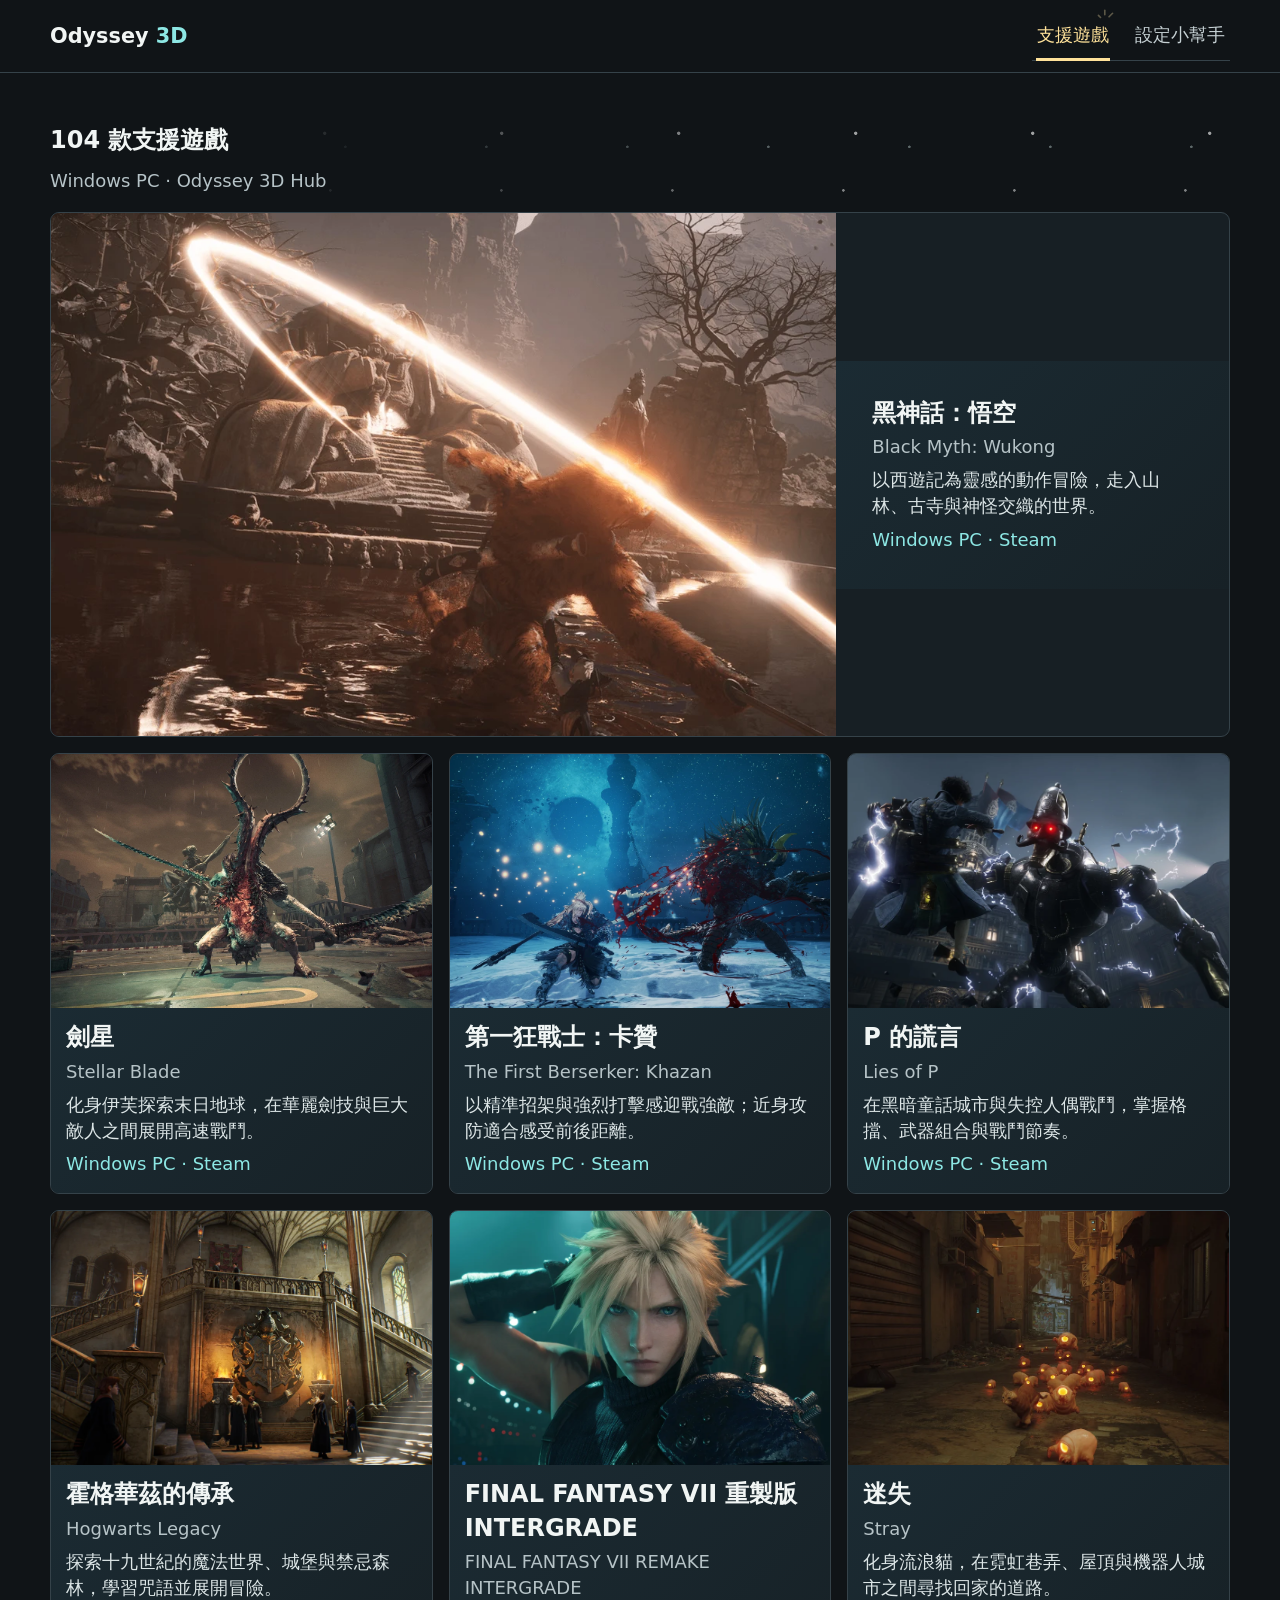
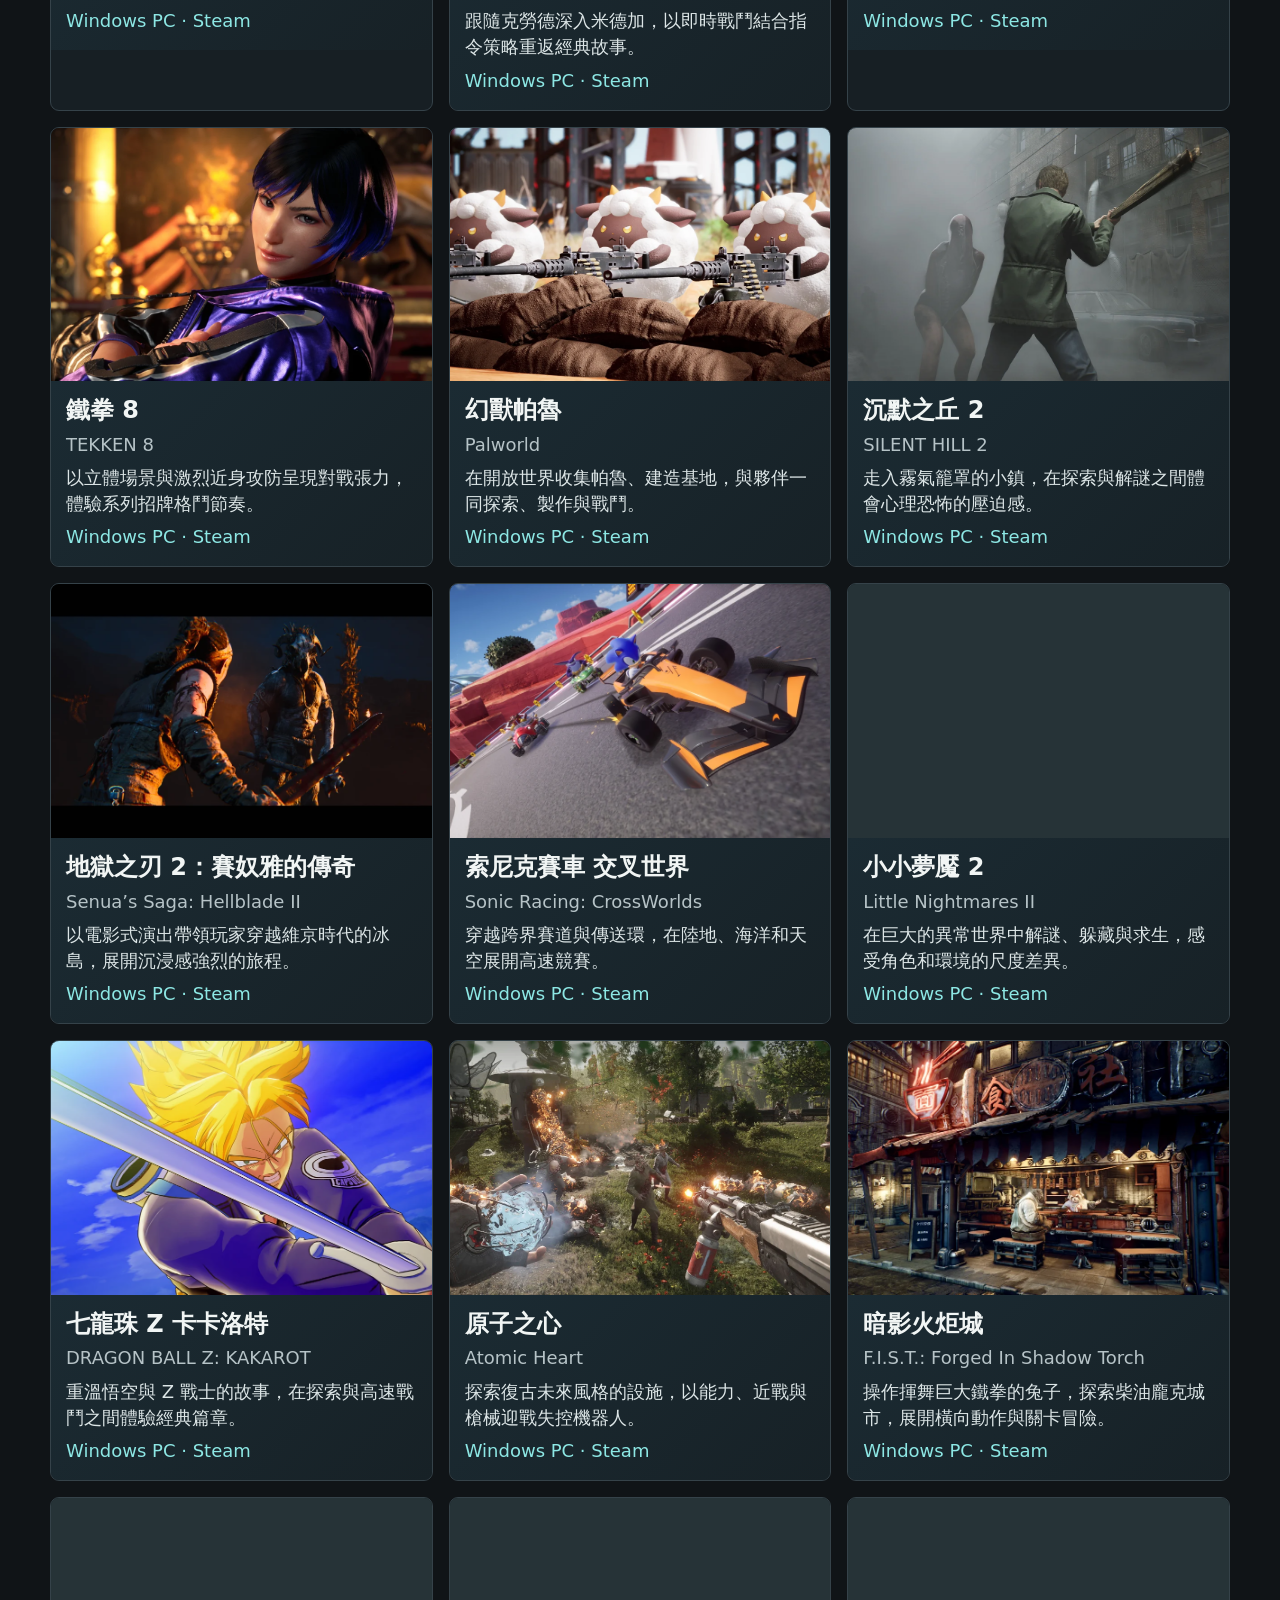
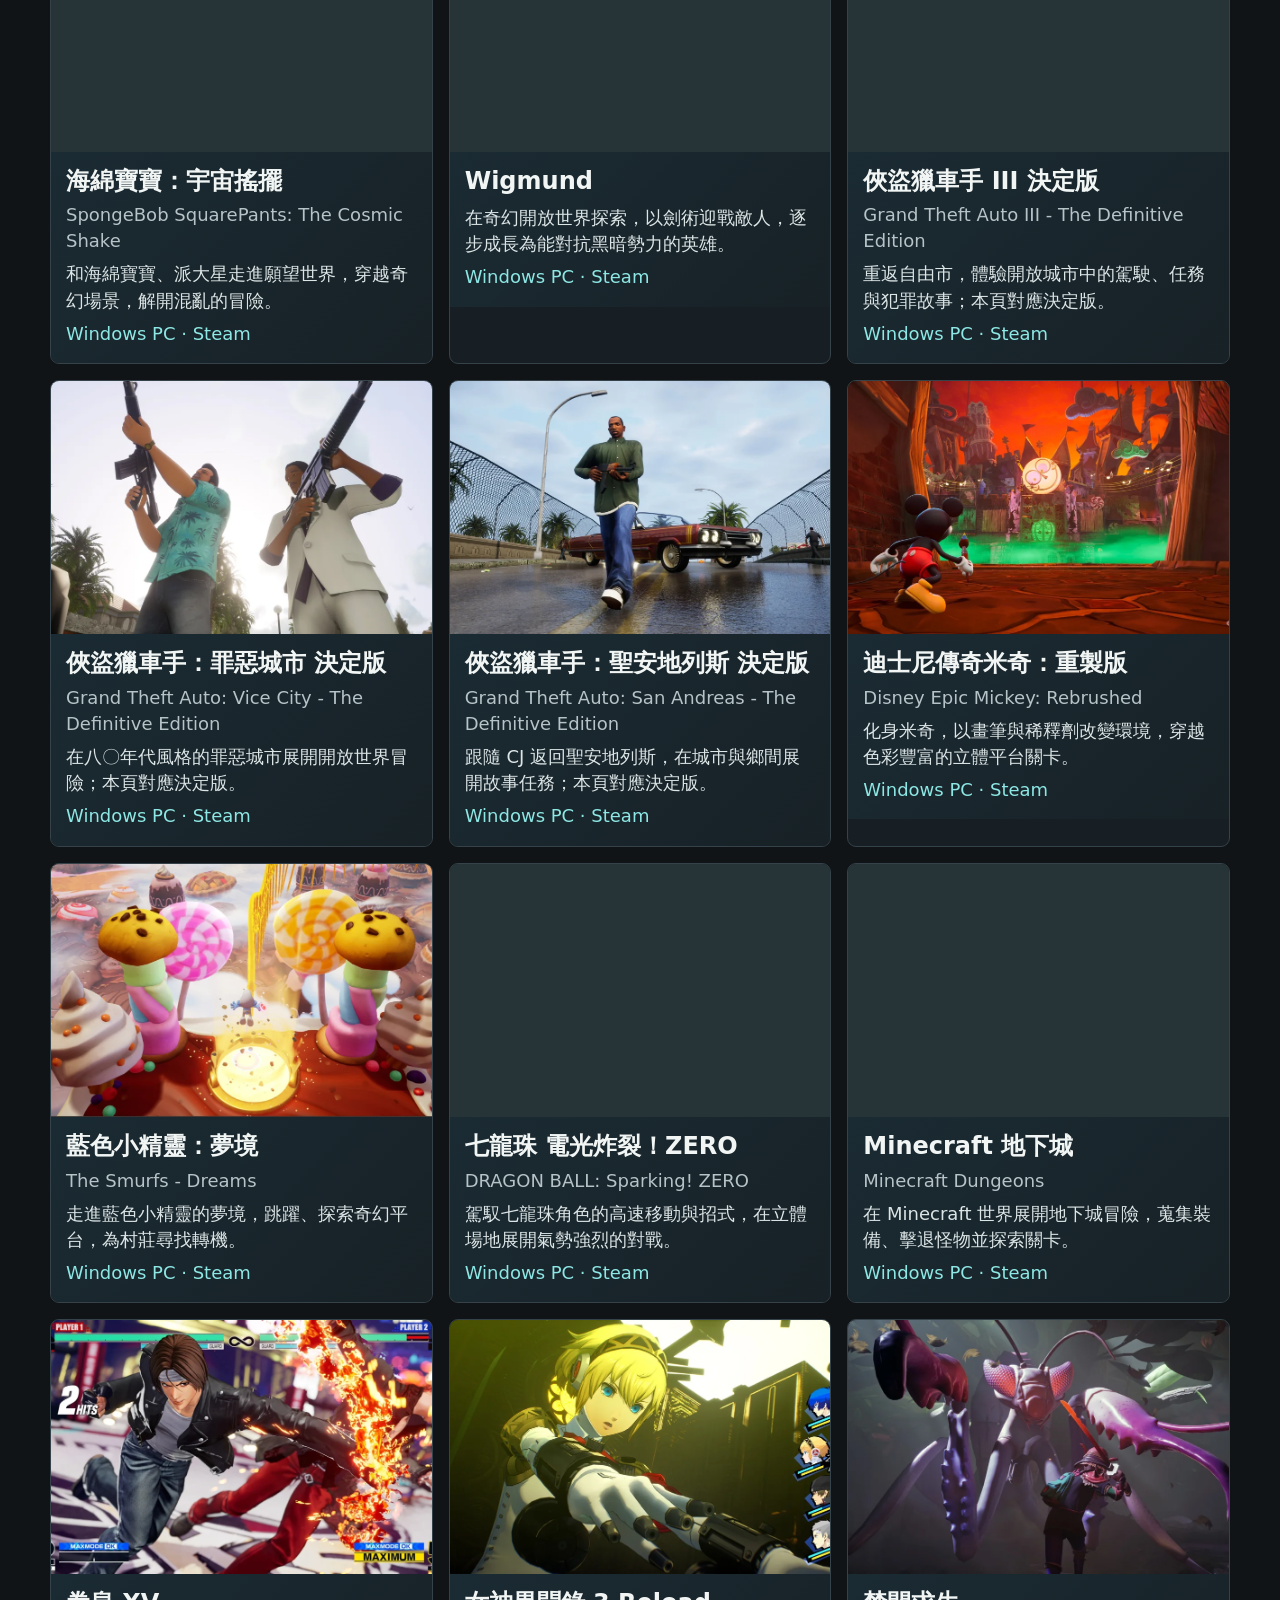
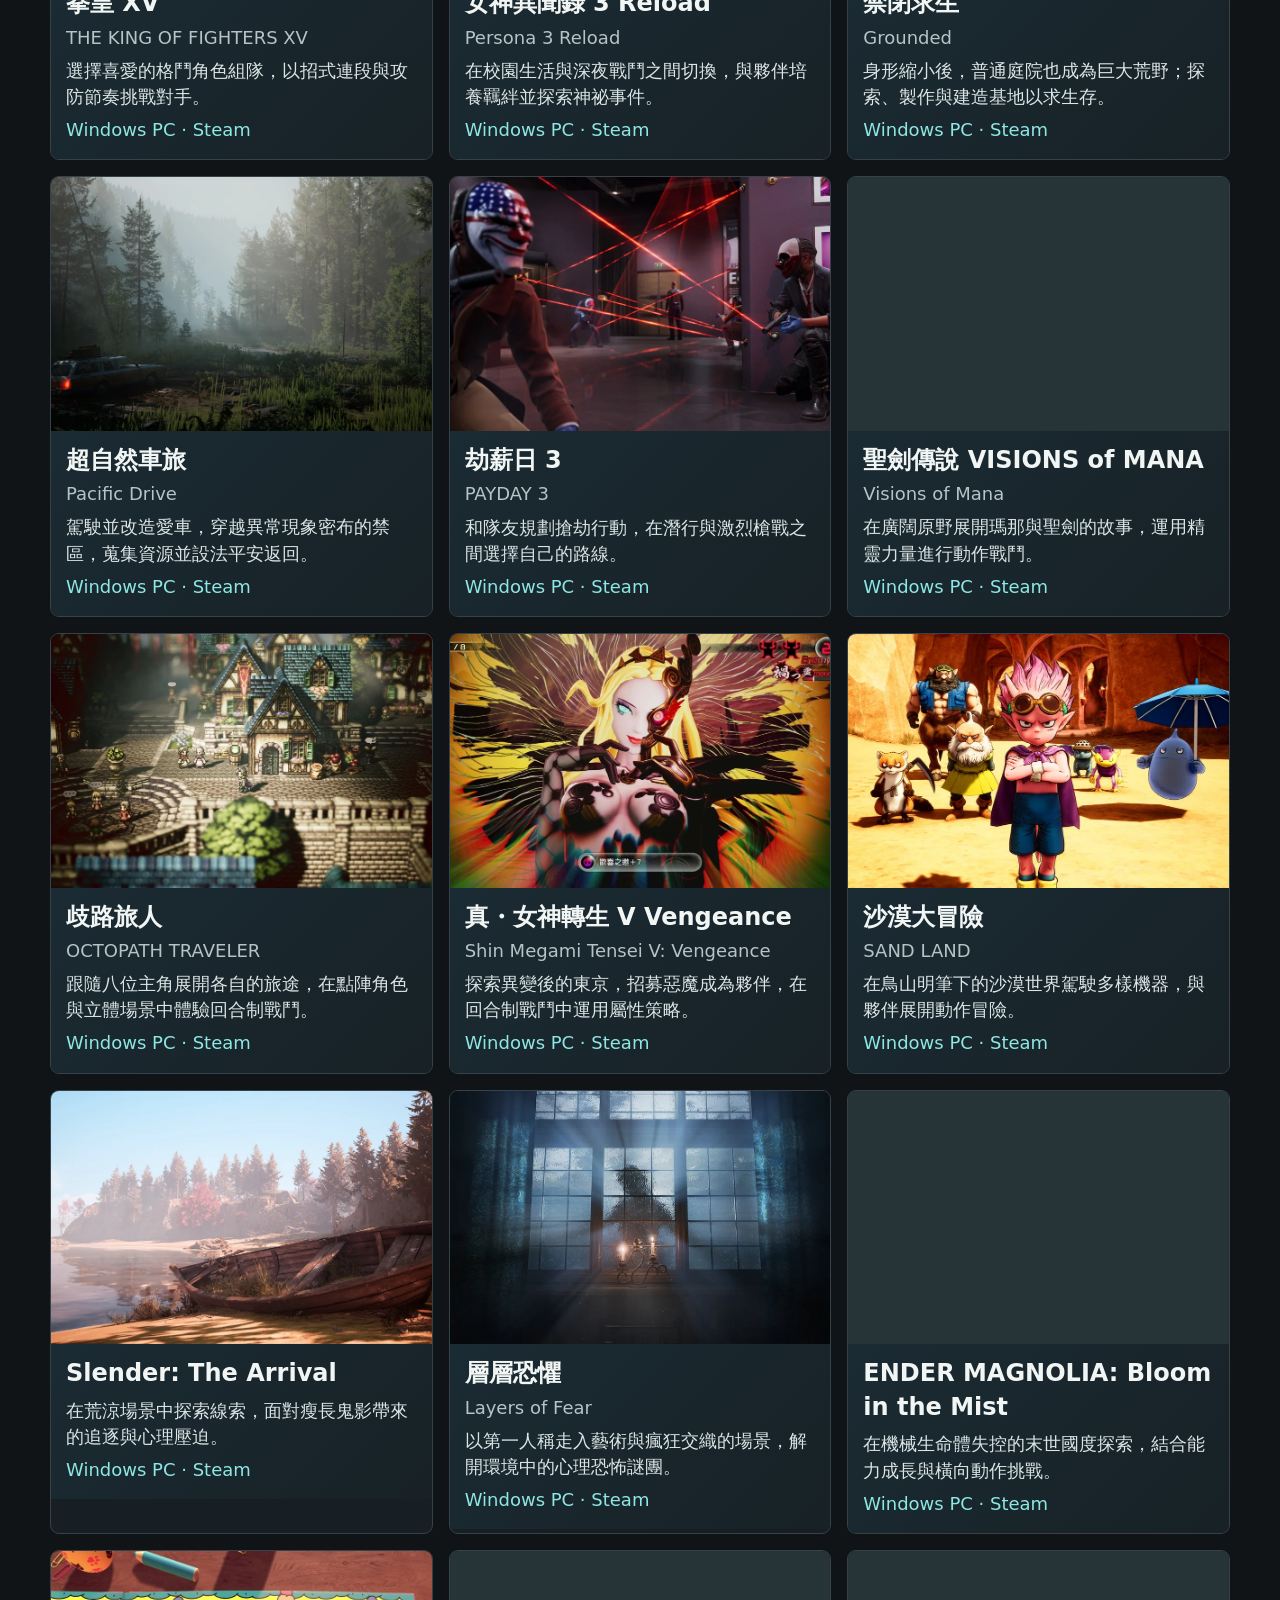
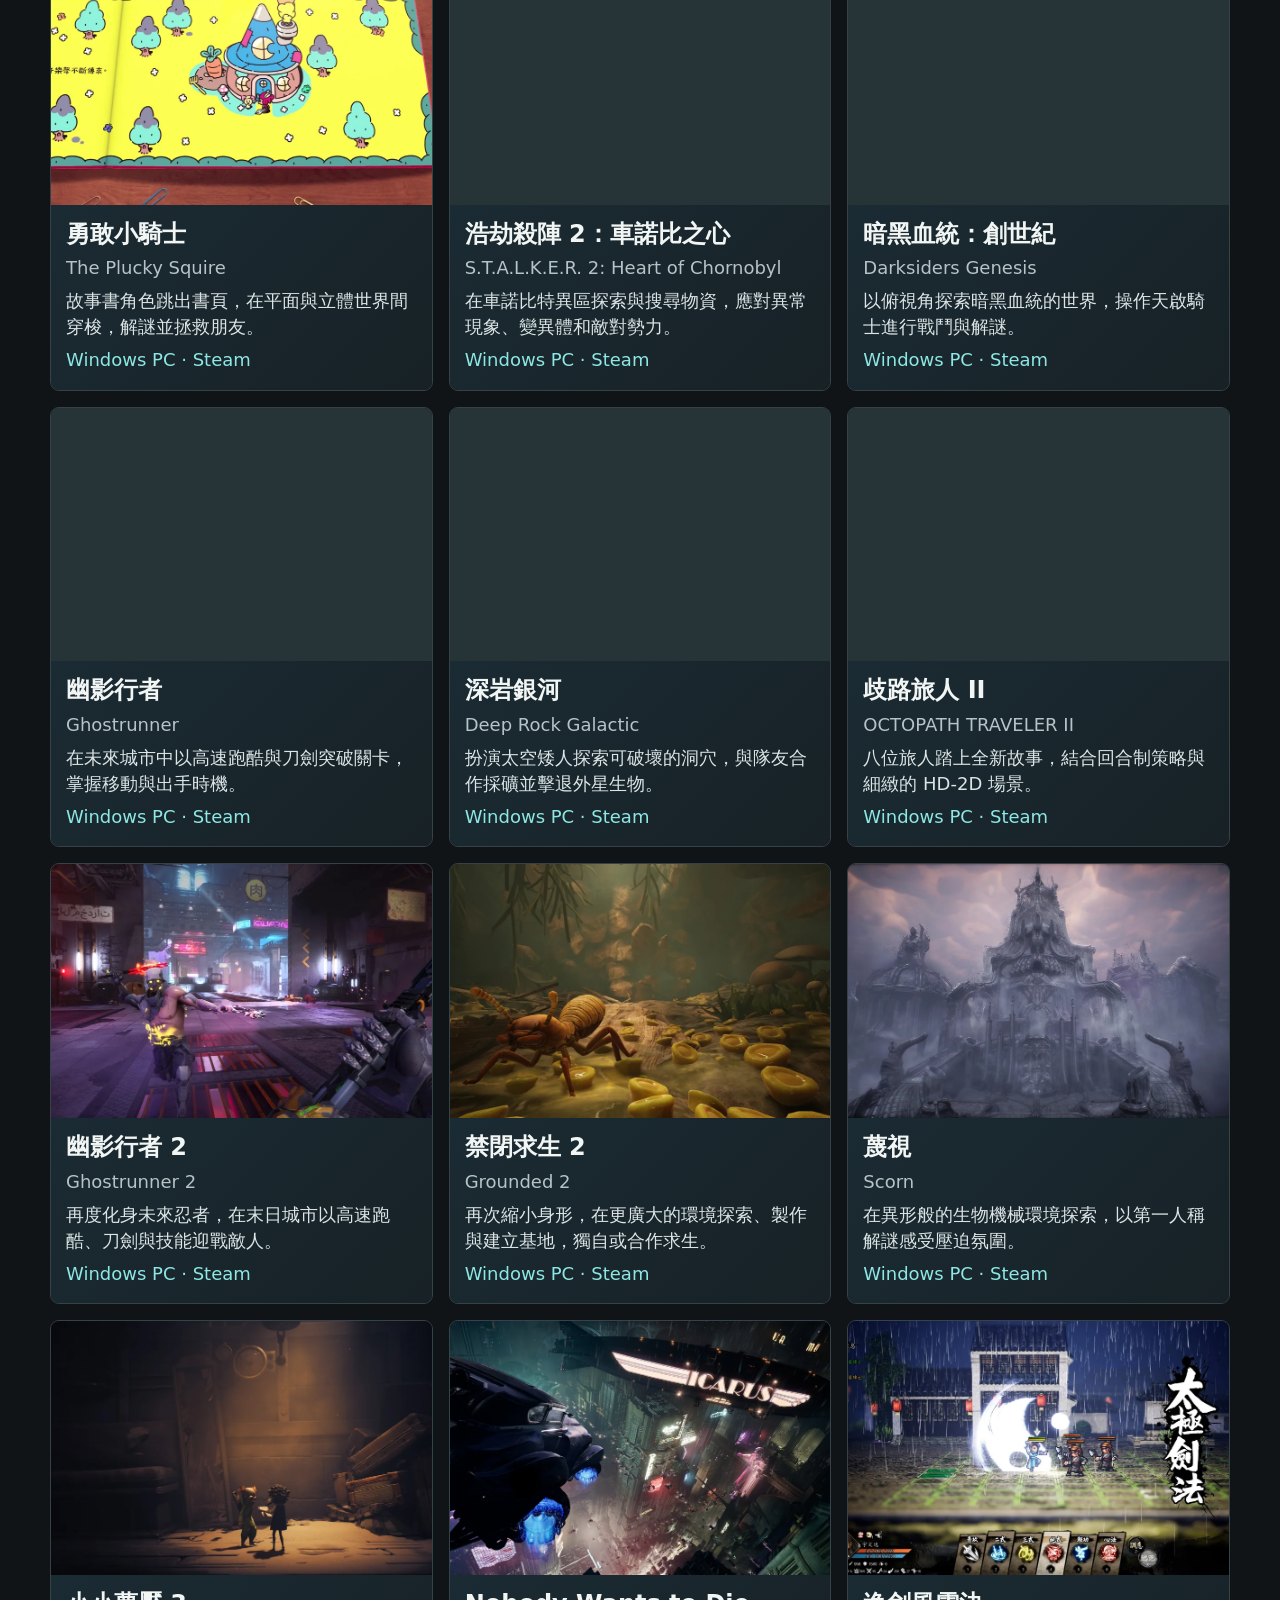
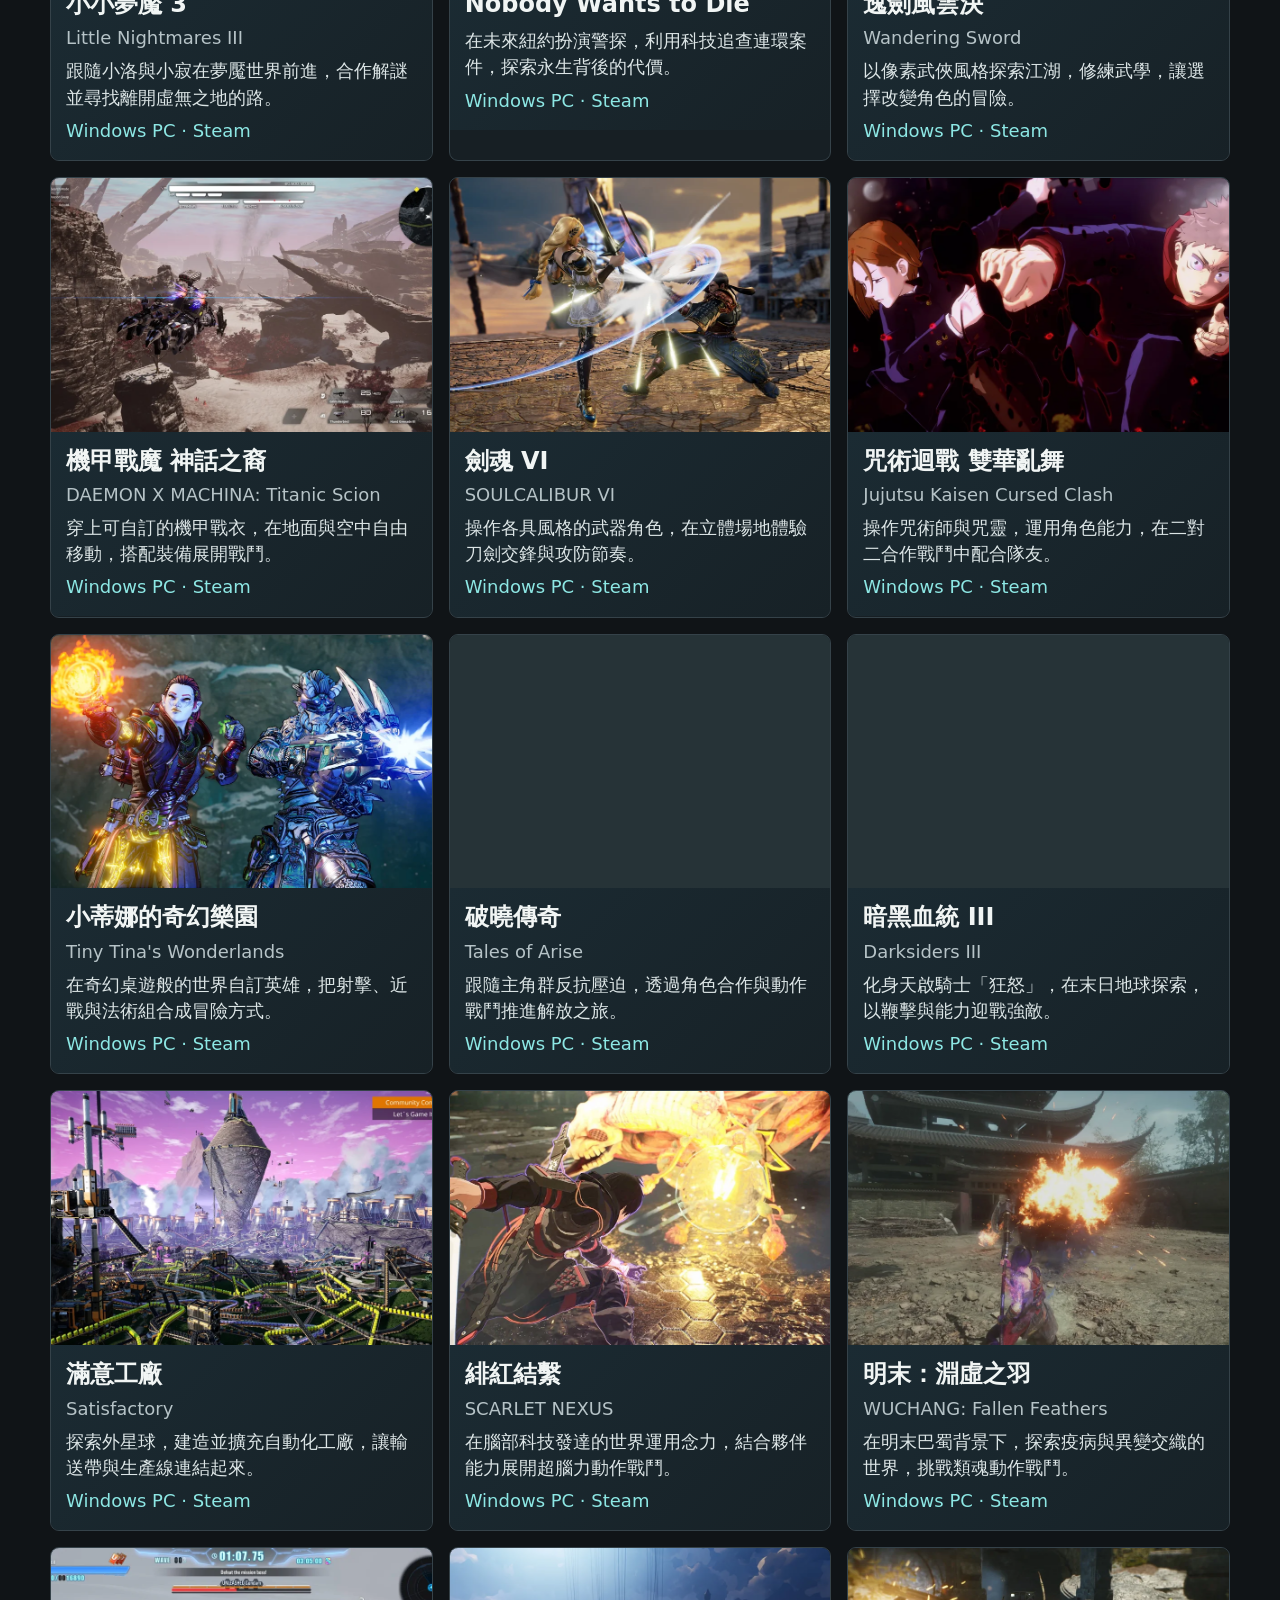
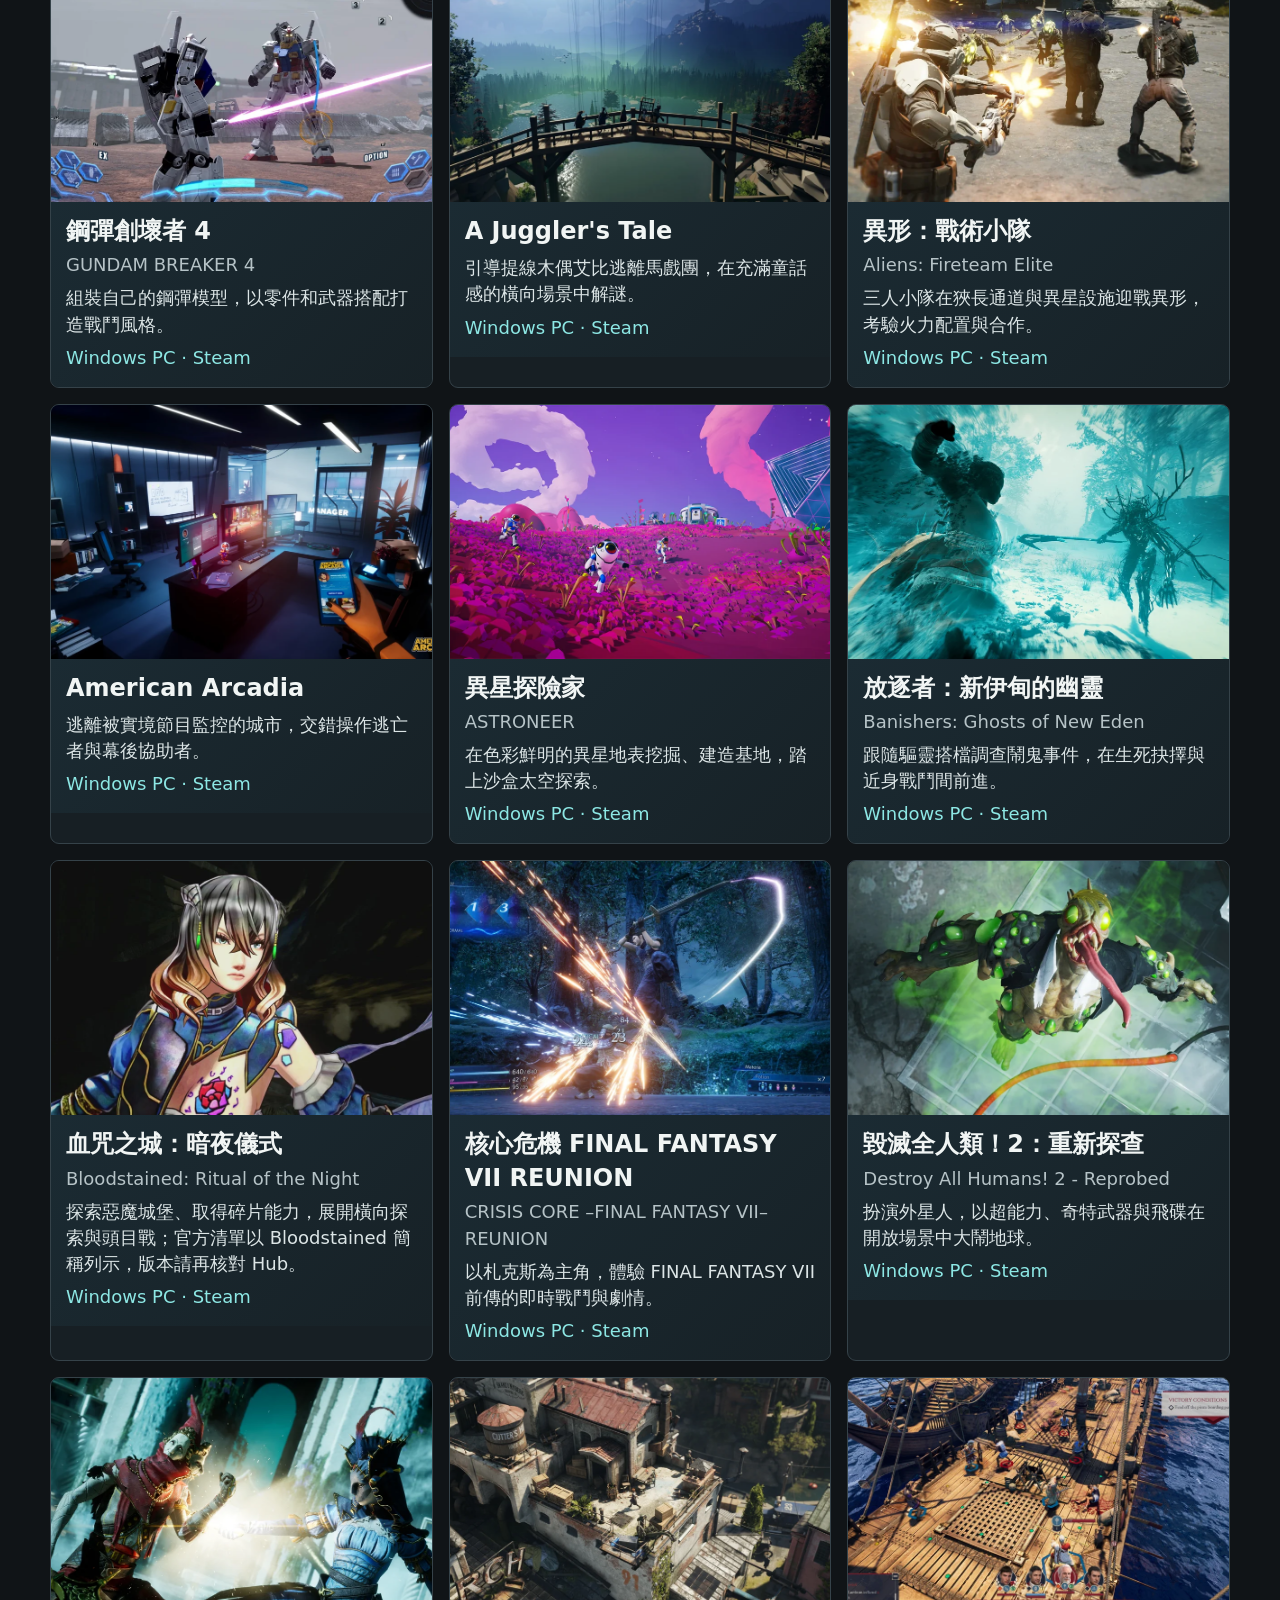
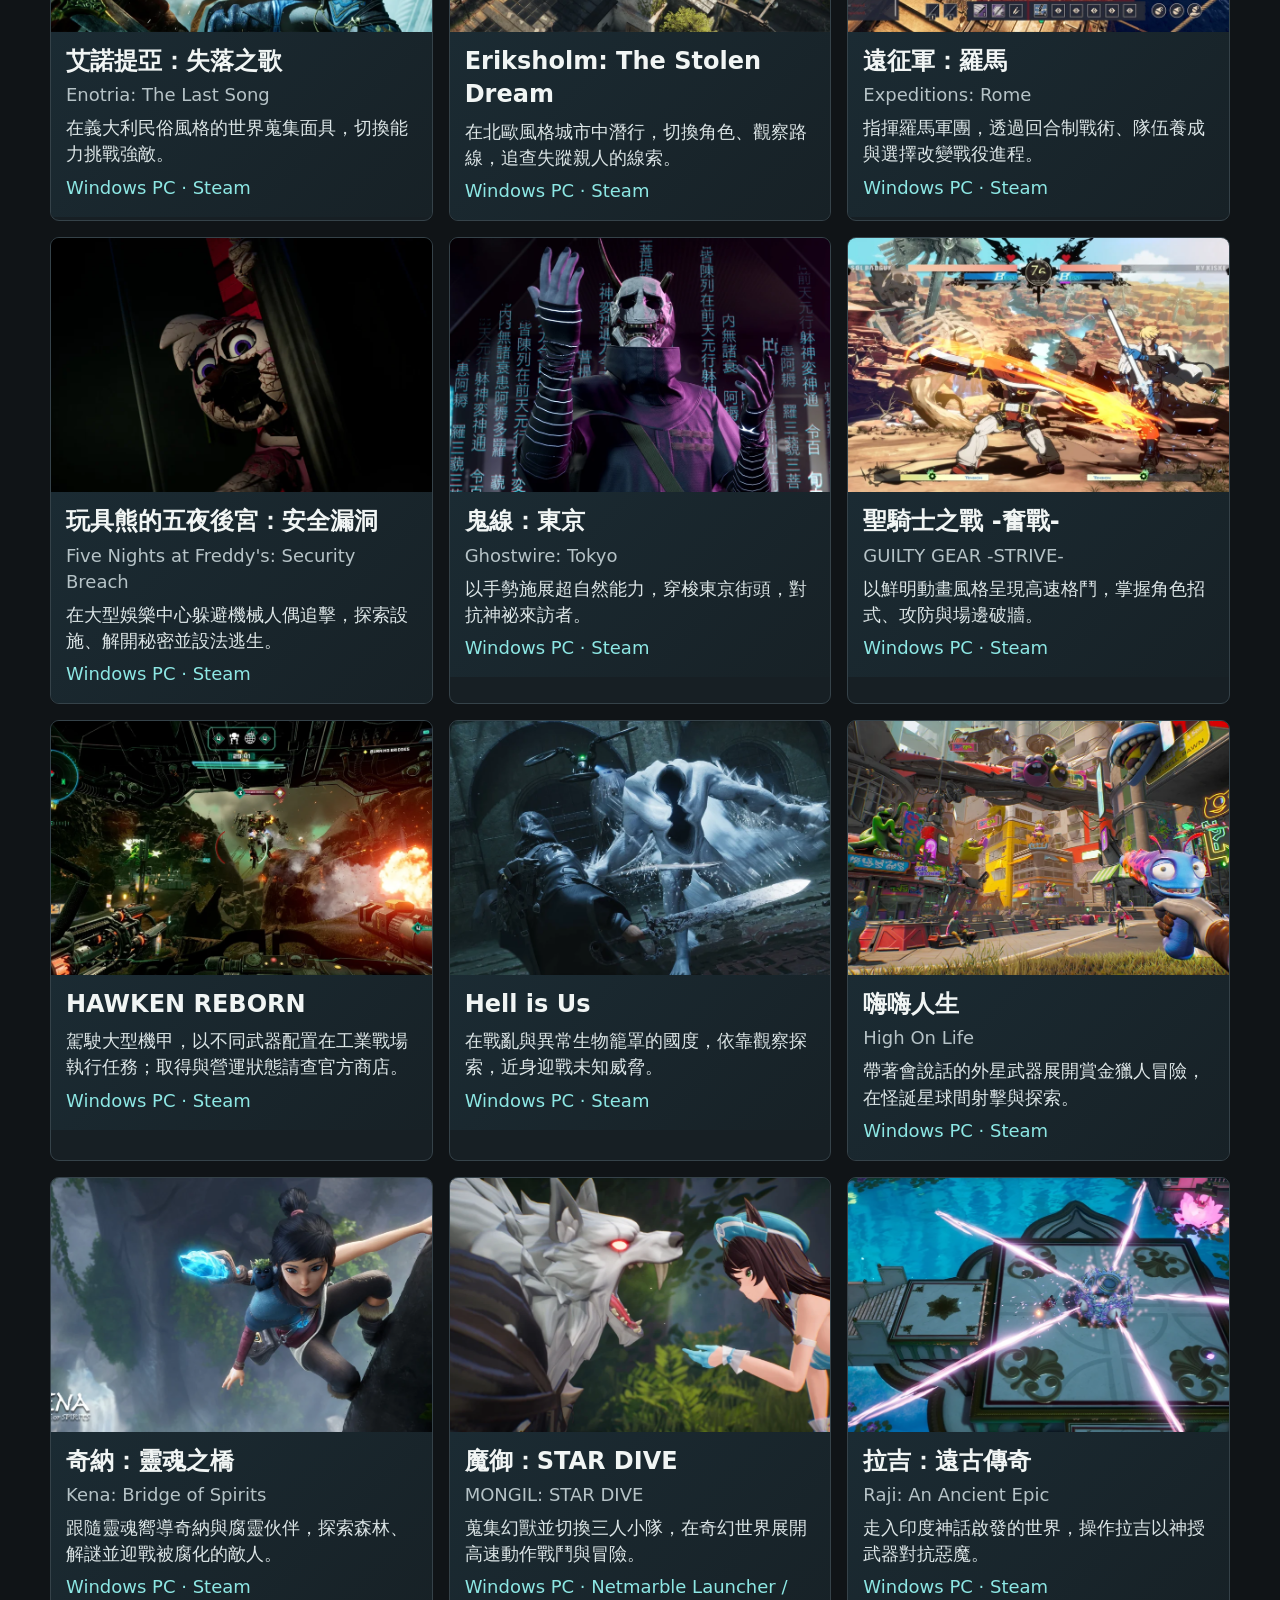
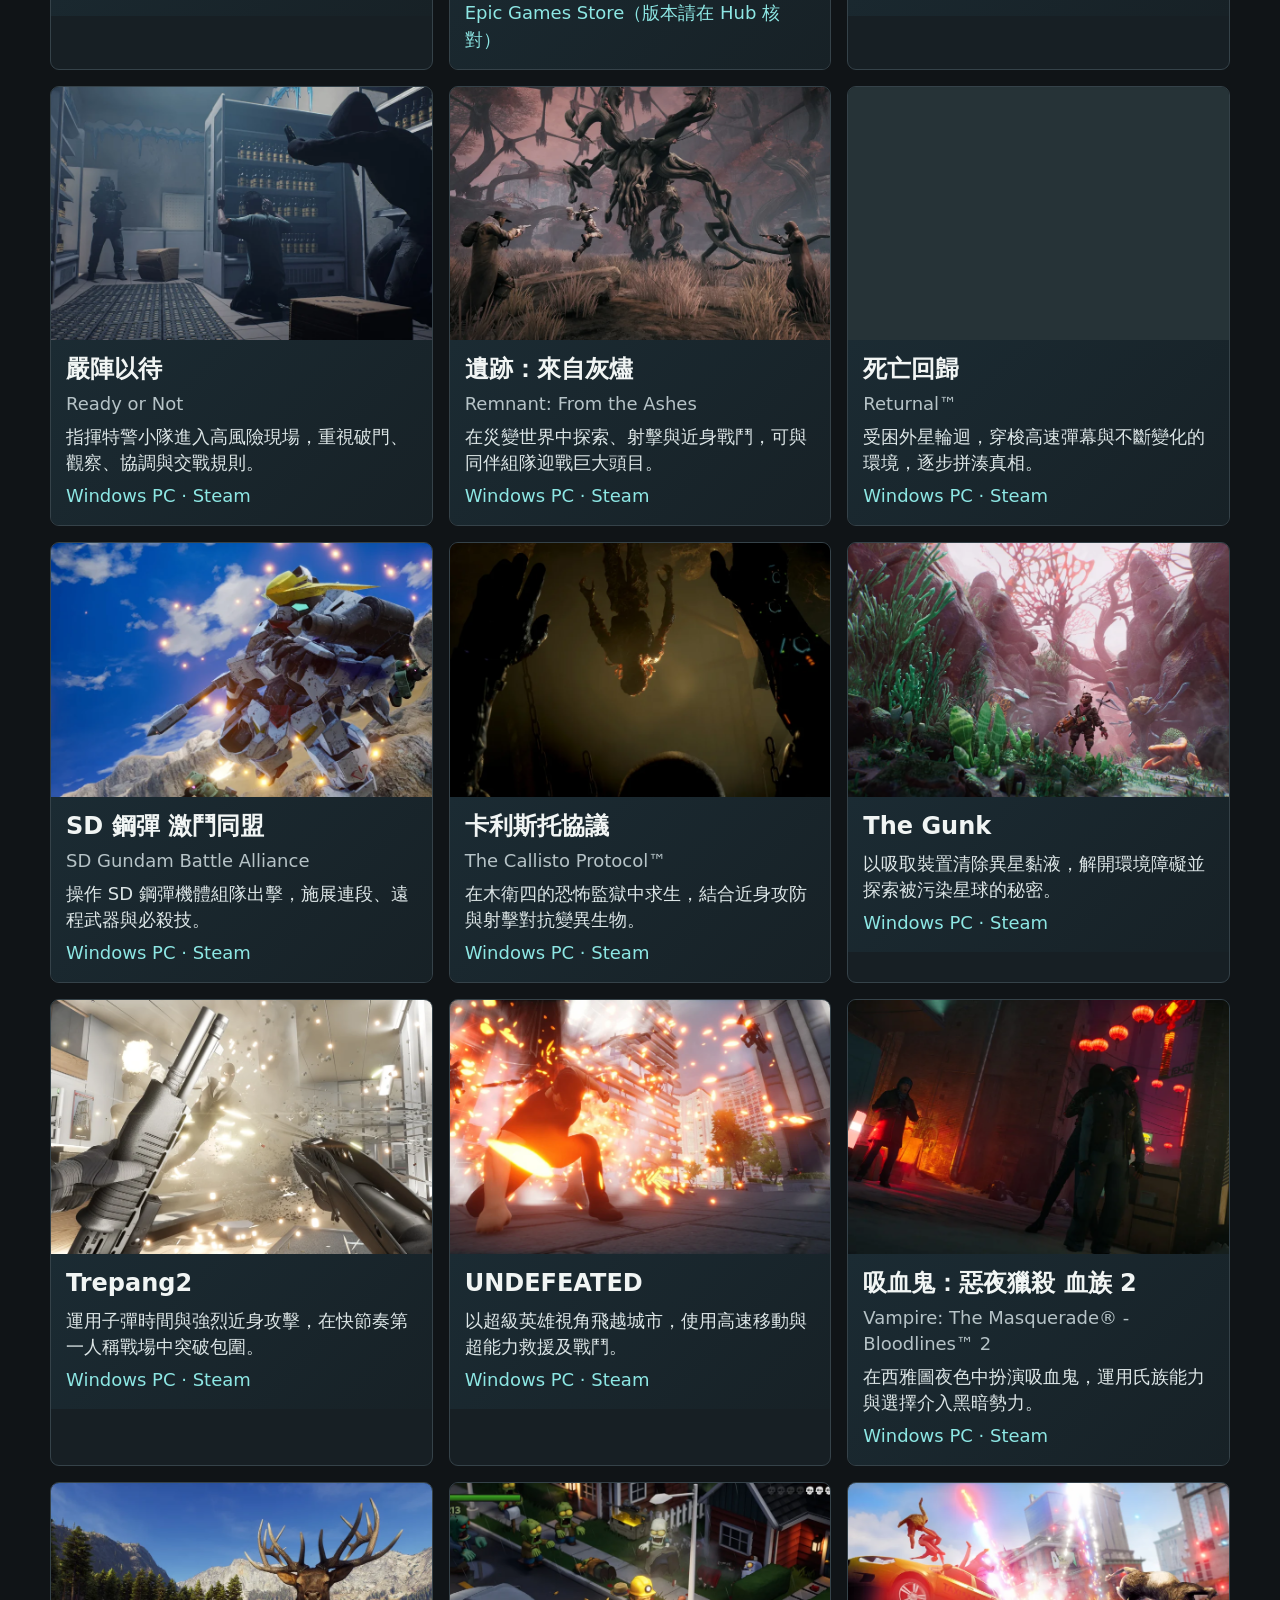
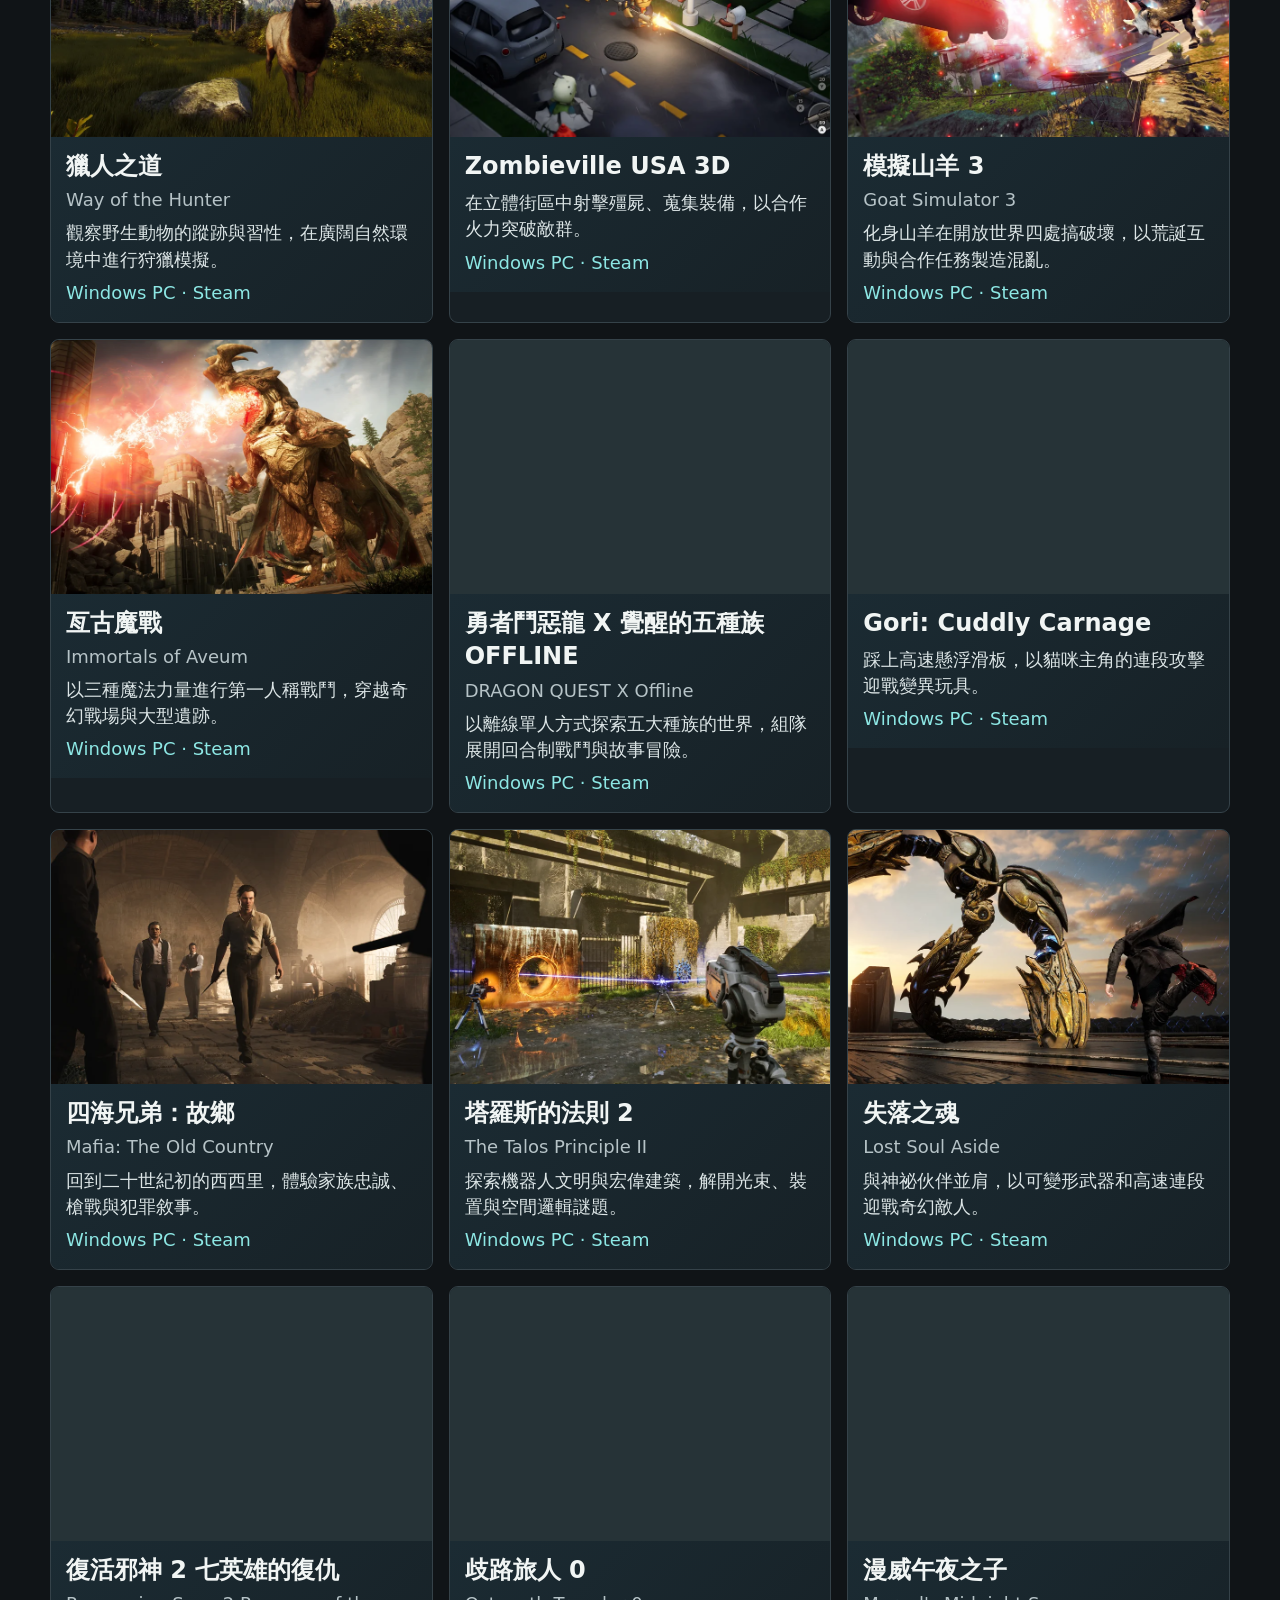
==== index.html @ 87690375 "Refresh corrected game media without reusing stale browser caches" ====
<!doctype html>
<html lang="zh-Hant">
<head>
<meta charset="utf-8">
<meta name="viewport" content="width=device-width,initial-scale=1">
<meta name="theme-color" content="#101417">
<title>支援遊戲｜Odyssey 3D G90XF</title>
<meta name="description" content="Odyssey 3D G90XF，27 吋 4K IPS 電競螢幕。看看裸視 3D 支援遊戲與簡易設定。">
<meta property="og:image" content="https://hellopages.github.io/odyssey-3d/assets/wukong.webp">
<link rel="stylesheet" href="style.css?v=20261111.26">
<script src="games-motion.js?v=20261111.26-d3f527cbf7" defer></script>
</head>
<body data-page="games">
<a class="skip" href="#main">跳到內容</a>
<header><div class="header-inner"><div class="brand"><a href="index.html">Odyssey <b>3D</b></a></div>
<nav aria-label="主要頁面"><a href="index.html" aria-current="page" class="game-invite nav-game-invite"><span class="invite-label">支援遊戲</span><svg class="invite-glint" viewBox="0 0 24 24" aria-hidden="true"><path d="M5 12 2 9"/><path d="M11 8 11 2"/><path d="M17 11 22 6"/></svg></a><a href="setup.html">設定小幫手</a></nav></div></header>
<main id="main"><section class="catalog">
<div class="catalog-intro">
<div class="catalog-particles" aria-hidden="true"></div>
<h1>104 款支援遊戲</h1>
<p>Windows PC · Odyssey 3D Hub</p>
</div>
<div class="catalog-feature"><article class="game-card" id="wukong">
<div class="game-media view-shift" data-view-shift>
<img src="assets/wukong.webp" width="1920" height="1080" alt="黑神話：悟空遊戲畫面" fetchpriority="high">
<video data-src="assets/preview/wukong.mp4" data-revision="" aria-hidden="true" tabindex="-1" muted playsinline loop preload="none" disablepictureinpicture disableremoteplayback></video>
<img class="view-alternate" src="assets/preview/wukong-view-b.webp" alt="" aria-hidden="true" loading="lazy" decoding="async">
</div>
<div class="game-copy">
<h3>黑神話：悟空</h3>
<p class="game-en" lang="en">Black Myth: Wukong</p>
<p>以西遊記為靈感的動作冒險，走入山林、古寺與神怪交織的世界。</p>
<p class="platform">Windows PC · Steam</p>
</div>
</article></div>
<div class="game-grid"><article class="game-card" id="stellar">
<div class="game-media view-shift" data-view-shift>
<img src="assets/stellar.webp" width="1920" height="1080" alt="劍星遊戲畫面" loading="lazy" decoding="async">
<video data-src="assets/preview/stellar.mp4" data-revision="" aria-hidden="true" tabindex="-1" muted playsinline loop preload="none" disablepictureinpicture disableremoteplayback></video>
<img class="view-alternate" src="assets/preview/stellar-view-b.webp" alt="" aria-hidden="true" loading="lazy" decoding="async">
</div>
<div class="game-copy">
<h3>劍星</h3>
<p class="game-en" lang="en">Stellar Blade</p>
<p>化身伊芙探索末日地球，在華麗劍技與巨大敵人之間展開高速戰鬥。</p>
<p class="platform">Windows PC · Steam</p>
</div>
</article><article class="game-card" id="khazan">
<div class="game-media view-shift" data-view-shift>
<img src="assets/khazan.webp" width="1920" height="1080" alt="第一狂戰士：卡贊遊戲畫面" loading="lazy" decoding="async">
<video data-src="assets/preview/khazan.mp4" data-revision="" aria-hidden="true" tabindex="-1" muted playsinline loop preload="none" disablepictureinpicture disableremoteplayback></video>
<img class="view-alternate" src="assets/preview/khazan-view-b.webp" alt="" aria-hidden="true" loading="lazy" decoding="async">
</div>
<div class="game-copy">
<h3>第一狂戰士：卡贊</h3>
<p class="game-en" lang="en">The First Berserker: Khazan</p>
<p>以精準招架與強烈打擊感迎戰強敵；近身攻防適合感受前後距離。</p>
<p class="platform">Windows PC · Steam</p>
</div>
</article><article class="game-card" id="lies">
<div class="game-media view-shift" data-view-shift>
<img src="assets/lies.webp" width="1920" height="1080" alt="P 的謊言遊戲畫面" loading="lazy" decoding="async">
<video data-src="assets/preview/lies.mp4" data-revision="" aria-hidden="true" tabindex="-1" muted playsinline loop preload="none" disablepictureinpicture disableremoteplayback></video>
<img class="view-alternate" src="assets/preview/lies-view-b.webp" alt="" aria-hidden="true" loading="lazy" decoding="async">
</div>
<div class="game-copy">
<h3>P 的謊言</h3>
<p class="game-en" lang="en">Lies of P</p>
<p>在黑暗童話城市與失控人偶戰鬥，掌握格擋、武器組合與戰鬥節奏。</p>
<p class="platform">Windows PC · Steam</p>
</div>
</article><article class="game-card" id="hogwarts">
<div class="game-media view-shift" data-view-shift>
<img src="assets/hogwarts.webp" width="1920" height="1080" alt="霍格華茲的傳承遊戲畫面" loading="lazy" decoding="async">
<video data-src="assets/preview/hogwarts.mp4" data-revision="" aria-hidden="true" tabindex="-1" muted playsinline loop preload="none" disablepictureinpicture disableremoteplayback></video>
<img class="view-alternate" src="assets/preview/hogwarts-view-b.webp" alt="" aria-hidden="true" loading="lazy" decoding="async">
</div>
<div class="game-copy">
<h3>霍格華茲的傳承</h3>
<p class="game-en" lang="en">Hogwarts Legacy</p>
<p>探索十九世紀的魔法世界、城堡與禁忌森林，學習咒語並展開冒險。</p>
<p class="platform">Windows PC · Steam</p>
</div>
</article><article class="game-card" id="ff7">
<div class="game-media view-shift" data-view-shift>
<img src="assets/ff7.webp" width="1920" height="1080" alt="FINAL FANTASY VII 重製版 INTERGRADE遊戲畫面" loading="lazy" decoding="async">
<video data-src="assets/preview/ff7.mp4" data-revision="" aria-hidden="true" tabindex="-1" muted playsinline loop preload="none" disablepictureinpicture disableremoteplayback></video>
<img class="view-alternate" src="assets/preview/ff7-view-b.webp" alt="" aria-hidden="true" loading="lazy" decoding="async">
</div>
<div class="game-copy">
<h3>FINAL FANTASY VII 重製版 INTERGRADE</h3>
<p class="game-en" lang="en">FINAL FANTASY VII REMAKE INTERGRADE</p>
<p>跟隨克勞德深入米德加，以即時戰鬥結合指令策略重返經典故事。</p>
<p class="platform">Windows PC · Steam</p>
</div>
</article><article class="game-card" id="stray">
<div class="game-media view-shift" data-view-shift>
<img src="assets/stray.webp" width="1920" height="1080" alt="迷失遊戲畫面" loading="lazy" decoding="async">
<video data-src="assets/preview/stray.mp4" data-revision="" aria-hidden="true" tabindex="-1" muted playsinline loop preload="none" disablepictureinpicture disableremoteplayback></video>
<img class="view-alternate" src="assets/preview/stray-view-b.webp" alt="" aria-hidden="true" loading="lazy" decoding="async">
</div>
<div class="game-copy">
<h3>迷失</h3>
<p class="game-en" lang="en">Stray</p>
<p>化身流浪貓，在霓虹巷弄、屋頂與機器人城市之間尋找回家的道路。</p>
<p class="platform">Windows PC · Steam</p>
</div>
</article><article class="game-card" id="tekken">
<div class="game-media view-shift" data-view-shift>
<img src="assets/tekken.webp" width="1920" height="1080" alt="鐵拳 8遊戲畫面" loading="lazy" decoding="async">
<video data-src="assets/preview/tekken.mp4" data-revision="20261111.24" aria-hidden="true" tabindex="-1" muted playsinline loop preload="none" disablepictureinpicture disableremoteplayback></video>
<img class="view-alternate" src="assets/preview/tekken-view-b.webp" alt="" aria-hidden="true" loading="lazy" decoding="async">
</div>
<div class="game-copy">
<h3>鐵拳 8</h3>
<p class="game-en" lang="en">TEKKEN 8</p>
<p>以立體場景與激烈近身攻防呈現對戰張力，體驗系列招牌格鬥節奏。</p>
<p class="platform">Windows PC · Steam</p>
</div>
</article><article class="game-card" id="palworld">
<div class="game-media view-shift" data-view-shift>
<img src="assets/palworld.webp" width="1920" height="1080" alt="幻獸帕魯遊戲畫面" loading="lazy" decoding="async">
<video data-src="assets/preview/palworld.mp4" data-revision="" aria-hidden="true" tabindex="-1" muted playsinline loop preload="none" disablepictureinpicture disableremoteplayback></video>
<img class="view-alternate" src="assets/preview/palworld-view-b.webp" alt="" aria-hidden="true" loading="lazy" decoding="async">
</div>
<div class="game-copy">
<h3>幻獸帕魯</h3>
<p class="game-en" lang="en">Palworld</p>
<p>在開放世界收集帕魯、建造基地，與夥伴一同探索、製作與戰鬥。</p>
<p class="platform">Windows PC · Steam</p>
</div>
</article><article class="game-card" id="silenthill">
<div class="game-media view-shift" data-view-shift>
<img src="assets/silenthill.webp" width="1920" height="1080" alt="沉默之丘 2遊戲畫面" loading="lazy" decoding="async">
<video data-src="assets/preview/silenthill.mp4" data-revision="" aria-hidden="true" tabindex="-1" muted playsinline loop preload="none" disablepictureinpicture disableremoteplayback></video>
<img class="view-alternate" src="assets/preview/silenthill-view-b.webp" alt="" aria-hidden="true" loading="lazy" decoding="async">
</div>
<div class="game-copy">
<h3>沉默之丘 2</h3>
<p class="game-en" lang="en">SILENT HILL 2</p>
<p>走入霧氣籠罩的小鎮，在探索與解謎之間體會心理恐怖的壓迫感。</p>
<p class="platform">Windows PC · Steam</p>
</div>
</article><article class="game-card" id="hellblade">
<div class="game-media view-shift" data-view-shift>
<img src="assets/hellblade.webp" width="1920" height="1080" alt="地獄之刃 2：賽奴雅的傳奇遊戲畫面" loading="lazy" decoding="async">
<video data-src="assets/preview/hellblade.mp4" data-revision="" aria-hidden="true" tabindex="-1" muted playsinline loop preload="none" disablepictureinpicture disableremoteplayback></video>
<img class="view-alternate" src="assets/preview/hellblade-view-b.webp" alt="" aria-hidden="true" loading="lazy" decoding="async">
</div>
<div class="game-copy">
<h3>地獄之刃 2：賽奴雅的傳奇</h3>
<p class="game-en" lang="en">Senua’s Saga: Hellblade II</p>
<p>以電影式演出帶領玩家穿越維京時代的冰島，展開沉浸感強烈的旅程。</p>
<p class="platform">Windows PC · Steam</p>
</div>
</article><article class="game-card" id="sonic">
<div class="game-media view-shift" data-view-shift>
<img src="assets/sonic.webp" width="1920" height="1080" alt="索尼克賽車 交叉世界遊戲畫面" loading="lazy" decoding="async">
<video data-src="assets/preview/sonic.mp4" data-revision="" aria-hidden="true" tabindex="-1" muted playsinline loop preload="none" disablepictureinpicture disableremoteplayback></video>
<img class="view-alternate" src="assets/preview/sonic-view-b.webp" alt="" aria-hidden="true" loading="lazy" decoding="async">
</div>
<div class="game-copy">
<h3>索尼克賽車 交叉世界</h3>
<p class="game-en" lang="en">Sonic Racing: CrossWorlds</p>
<p>穿越跨界賽道與傳送環，在陸地、海洋和天空展開高速競賽。</p>
<p class="platform">Windows PC · Steam</p>
</div>
</article><article class="game-card" id="little">
<div class="game-media view-shift" data-view-shift>
<img src="assets/little.webp" width="1920" height="1080" alt="小小夢魘 2遊戲畫面" loading="lazy" decoding="async">
<video data-src="assets/preview/little.mp4" data-revision="20261111.26" aria-hidden="true" tabindex="-1" muted playsinline loop preload="none" disablepictureinpicture disableremoteplayback></video>
<img class="view-alternate" src="assets/preview/little-view-b.webp" alt="" aria-hidden="true" loading="lazy" decoding="async">
</div>
<div class="game-copy">
<h3>小小夢魘 2</h3>
<p class="game-en" lang="en">Little Nightmares II</p>
<p>在巨大的異常世界中解謎、躲藏與求生，感受角色和環境的尺度差異。</p>
<p class="platform">Windows PC · Steam</p>
</div>
</article><article class="game-card" id="dbz">
<div class="game-media view-shift" data-view-shift>
<img src="assets/dbz.webp" width="1920" height="1080" alt="七龍珠 Z 卡卡洛特遊戲畫面" loading="lazy" decoding="async">
<video data-src="assets/preview/dbz.mp4" data-revision="" aria-hidden="true" tabindex="-1" muted playsinline loop preload="none" disablepictureinpicture disableremoteplayback></video>
<img class="view-alternate" src="assets/preview/dbz-view-b.webp" alt="" aria-hidden="true" loading="lazy" decoding="async">
</div>
<div class="game-copy">
<h3>七龍珠 Z 卡卡洛特</h3>
<p class="game-en" lang="en">DRAGON BALL Z: KAKAROT</p>
<p>重溫悟空與 Z 戰士的故事，在探索與高速戰鬥之間體驗經典篇章。</p>
<p class="platform">Windows PC · Steam</p>
</div>
</article><article class="game-card" id="atomic">
<div class="game-media view-shift" data-view-shift>
<img src="assets/atomic.webp" width="1920" height="1080" alt="原子之心遊戲畫面" loading="lazy" decoding="async">
<video data-src="assets/preview/atomic.mp4" data-revision="" aria-hidden="true" tabindex="-1" muted playsinline loop preload="none" disablepictureinpicture disableremoteplayback></video>
<img class="view-alternate" src="assets/preview/atomic-view-b.webp" alt="" aria-hidden="true" loading="lazy" decoding="async">
</div>
<div class="game-copy">
<h3>原子之心</h3>
<p class="game-en" lang="en">Atomic Heart</p>
<p>探索復古未來風格的設施，以能力、近戰與槍械迎戰失控機器人。</p>
<p class="platform">Windows PC · Steam</p>
</div>
</article><article class="game-card" id="game-1330470">
<div class="game-media">
<img src="assets/game-1330470.webp" width="1920" height="1080" alt="暗影火炬城遊戲畫面" loading="lazy" decoding="async">
<video data-src="assets/preview/game-1330470.mp4" data-revision="" aria-hidden="true" tabindex="-1" muted playsinline loop preload="none" disablepictureinpicture disableremoteplayback></video>

</div>
<div class="game-copy">
<h3>暗影火炬城</h3>
<p class="game-en" lang="en">F.I.S.T.: Forged In Shadow Torch</p>
<p>操作揮舞巨大鐵拳的兔子，探索柴油龐克城市，展開橫向動作與關卡冒險。</p>
<p class="platform">Windows PC · Steam</p>
</div>
</article><article class="game-card" id="game-1282150">
<div class="game-media view-shift" data-view-shift>
<img src="assets/game-1282150.webp" width="1920" height="1080" alt="海綿寶寶：宇宙搖擺遊戲畫面" loading="lazy" decoding="async">
<video data-src="assets/preview/game-1282150.mp4" data-revision="" aria-hidden="true" tabindex="-1" muted playsinline loop preload="none" disablepictureinpicture disableremoteplayback></video>
<img class="view-alternate" src="assets/preview/game-1282150-view-b.webp" alt="" aria-hidden="true" loading="lazy" decoding="async">
</div>
<div class="game-copy">
<h3>海綿寶寶：宇宙搖擺</h3>
<p class="game-en" lang="en">SpongeBob SquarePants: The Cosmic Shake</p>
<p>和海綿寶寶、派大星走進願望世界，穿越奇幻場景，解開混亂的冒險。</p>
<p class="platform">Windows PC · Steam</p>
</div>
</article><article class="game-card" id="game-1164690">
<div class="game-media">
<img src="assets/game-1164690.webp" width="1920" height="1080" alt="Wigmund遊戲畫面" loading="lazy" decoding="async">
<video data-src="assets/preview/game-1164690.mp4" data-revision="" aria-hidden="true" tabindex="-1" muted playsinline loop preload="none" disablepictureinpicture disableremoteplayback></video>

</div>
<div class="game-copy">
<h3>Wigmund</h3>

<p>在奇幻開放世界探索，以劍術迎戰敵人，逐步成長為能對抗黑暗勢力的英雄。</p>
<p class="platform">Windows PC · Steam</p>
</div>
</article><article class="game-card" id="game-1546970">
<div class="game-media">
<img src="assets/game-1546970.webp" width="1920" height="1080" alt="俠盜獵車手 III 決定版遊戲畫面" loading="lazy" decoding="async">
<video data-src="assets/preview/game-1546970.mp4" data-revision="" aria-hidden="true" tabindex="-1" muted playsinline loop preload="none" disablepictureinpicture disableremoteplayback></video>

</div>
<div class="game-copy">
<h3>俠盜獵車手 III 決定版</h3>
<p class="game-en" lang="en">Grand Theft Auto III - The Definitive Edition</p>
<p>重返自由市，體驗開放城市中的駕駛、任務與犯罪故事；本頁對應決定版。</p>
<p class="platform">Windows PC · Steam</p>
</div>
</article><article class="game-card" id="game-1546990">
<div class="game-media">
<img src="assets/game-1546990.webp" width="1920" height="1080" alt="俠盜獵車手：罪惡城市 決定版遊戲畫面" loading="lazy" decoding="async">
<video data-src="assets/preview/game-1546990.mp4" data-revision="" aria-hidden="true" tabindex="-1" muted playsinline loop preload="none" disablepictureinpicture disableremoteplayback></video>

</div>
<div class="game-copy">
<h3>俠盜獵車手：罪惡城市 決定版</h3>
<p class="game-en" lang="en">Grand Theft Auto: Vice City - The Definitive Edition</p>
<p>在八〇年代風格的罪惡城市展開開放世界冒險；本頁對應決定版。</p>
<p class="platform">Windows PC · Steam</p>
</div>
</article><article class="game-card" id="game-1547000">
<div class="game-media">
<img src="assets/game-1547000.webp" width="1920" height="1080" alt="俠盜獵車手：聖安地列斯 決定版遊戲畫面" loading="lazy" decoding="async">
<video data-src="assets/preview/game-1547000.mp4" data-revision="" aria-hidden="true" tabindex="-1" muted playsinline loop preload="none" disablepictureinpicture disableremoteplayback></video>

</div>
<div class="game-copy">
<h3>俠盜獵車手：聖安地列斯 決定版</h3>
<p class="game-en" lang="en">Grand Theft Auto: San Andreas - The Definitive Edition</p>
<p>跟隨 CJ 返回聖安地列斯，在城市與鄉間展開故事任務；本頁對應決定版。</p>
<p class="platform">Windows PC · Steam</p>
</div>
</article><article class="game-card" id="game-1522160">
<div class="game-media">
<img src="assets/game-1522160.webp" width="1920" height="1080" alt="迪士尼傳奇米奇：重製版遊戲畫面" loading="lazy" decoding="async">
<video data-src="assets/preview/game-1522160.mp4" data-revision="" aria-hidden="true" tabindex="-1" muted playsinline loop preload="none" disablepictureinpicture disableremoteplayback></video>

</div>
<div class="game-copy">
<h3>迪士尼傳奇米奇：重製版</h3>
<p class="game-en" lang="en">Disney Epic Mickey: Rebrushed</p>
<p>化身米奇，以畫筆與稀釋劑改變環境，穿越色彩豐富的立體平台關卡。</p>
<p class="platform">Windows PC · Steam</p>
</div>
</article><article class="game-card" id="game-2602020">
<div class="game-media">
<img src="assets/game-2602020.webp" width="1920" height="1080" alt="藍色小精靈：夢境遊戲畫面" loading="lazy" decoding="async">
<video data-src="assets/preview/game-2602020.mp4" data-revision="" aria-hidden="true" tabindex="-1" muted playsinline loop preload="none" disablepictureinpicture disableremoteplayback></video>

</div>
<div class="game-copy">
<h3>藍色小精靈：夢境</h3>
<p class="game-en" lang="en">The Smurfs - Dreams</p>
<p>走進藍色小精靈的夢境，跳躍、探索奇幻平台，為村莊尋找轉機。</p>
<p class="platform">Windows PC · Steam</p>
</div>
</article><article class="game-card" id="game-1790600">
<div class="game-media view-shift" data-view-shift>
<img src="assets/game-1790600.webp" width="1920" height="1080" alt="七龍珠 電光炸裂！ZERO遊戲畫面" loading="lazy" decoding="async">
<video data-src="assets/preview/game-1790600.mp4" data-revision="" aria-hidden="true" tabindex="-1" muted playsinline loop preload="none" disablepictureinpicture disableremoteplayback></video>
<img class="view-alternate" src="assets/preview/game-1790600-view-b.webp" alt="" aria-hidden="true" loading="lazy" decoding="async">
</div>
<div class="game-copy">
<h3>七龍珠 電光炸裂！ZERO</h3>
<p class="game-en" lang="en">DRAGON BALL: Sparking! ZERO</p>
<p>駕馭七龍珠角色的高速移動與招式，在立體場地展開氣勢強烈的對戰。</p>
<p class="platform">Windows PC · Steam</p>
</div>
</article><article class="game-card" id="game-1672970">
<div class="game-media">
<img src="assets/game-1672970.webp" width="1920" height="1080" alt="Minecraft 地下城遊戲畫面" loading="lazy" decoding="async">
<video data-src="assets/preview/game-1672970.mp4" data-revision="" aria-hidden="true" tabindex="-1" muted playsinline loop preload="none" disablepictureinpicture disableremoteplayback></video>

</div>
<div class="game-copy">
<h3>Minecraft 地下城</h3>
<p class="game-en" lang="en">Minecraft Dungeons</p>
<p>在 Minecraft 世界展開地下城冒險，蒐集裝備、擊退怪物並探索關卡。</p>
<p class="platform">Windows PC · Steam</p>
</div>
</article><article class="game-card" id="game-1498570">
<div class="game-media">
<img src="assets/game-1498570.webp" width="1920" height="1080" alt="拳皇 XV遊戲畫面" loading="lazy" decoding="async">
<video data-src="assets/preview/game-1498570.mp4" data-revision="" aria-hidden="true" tabindex="-1" muted playsinline loop preload="none" disablepictureinpicture disableremoteplayback></video>

</div>
<div class="game-copy">
<h3>拳皇 XV</h3>
<p class="game-en" lang="en">THE KING OF FIGHTERS XV</p>
<p>選擇喜愛的格鬥角色組隊，以招式連段與攻防節奏挑戰對手。</p>
<p class="platform">Windows PC · Steam</p>
</div>
</article><article class="game-card" id="game-2161700">
<div class="game-media">
<img src="assets/game-2161700.webp" width="1920" height="1080" alt="女神異聞錄 3 Reload遊戲畫面" loading="lazy" decoding="async">
<video data-src="assets/preview/game-2161700.mp4" data-revision="" aria-hidden="true" tabindex="-1" muted playsinline loop preload="none" disablepictureinpicture disableremoteplayback></video>

</div>
<div class="game-copy">
<h3>女神異聞錄 3 Reload</h3>
<p class="game-en" lang="en">Persona 3 Reload</p>
<p>在校園生活與深夜戰鬥之間切換，與夥伴培養羈絆並探索神祕事件。</p>
<p class="platform">Windows PC · Steam</p>
</div>
</article><article class="game-card" id="game-962130">
<div class="game-media">
<img src="assets/game-962130.webp" width="1920" height="1080" alt="禁閉求生遊戲畫面" loading="lazy" decoding="async">
<video data-src="assets/preview/game-962130.mp4" data-revision="" aria-hidden="true" tabindex="-1" muted playsinline loop preload="none" disablepictureinpicture disableremoteplayback></video>

</div>
<div class="game-copy">
<h3>禁閉求生</h3>
<p class="game-en" lang="en">Grounded</p>
<p>身形縮小後，普通庭院也成為巨大荒野；探索、製作與建造基地以求生存。</p>
<p class="platform">Windows PC · Steam</p>
</div>
</article><article class="game-card" id="game-1458140">
<div class="game-media">
<img src="assets/game-1458140.webp" width="1920" height="1080" alt="超自然車旅遊戲畫面" loading="lazy" decoding="async">
<video data-src="assets/preview/game-1458140.mp4" data-revision="" aria-hidden="true" tabindex="-1" muted playsinline loop preload="none" disablepictureinpicture disableremoteplayback></video>

</div>
<div class="game-copy">
<h3>超自然車旅</h3>
<p class="game-en" lang="en">Pacific Drive</p>
<p>駕駛並改造愛車，穿越異常現象密布的禁區，蒐集資源並設法平安返回。</p>
<p class="platform">Windows PC · Steam</p>
</div>
</article><article class="game-card" id="game-1272080">
<div class="game-media">
<img src="assets/game-1272080.webp" width="1920" height="1080" alt="劫薪日 3遊戲畫面" loading="lazy" decoding="async">
<video data-src="assets/preview/game-1272080.mp4" data-revision="" aria-hidden="true" tabindex="-1" muted playsinline loop preload="none" disablepictureinpicture disableremoteplayback></video>

</div>
<div class="game-copy">
<h3>劫薪日 3</h3>
<p class="game-en" lang="en">PAYDAY 3</p>
<p>和隊友規劃搶劫行動，在潛行與激烈槍戰之間選擇自己的路線。</p>
<p class="platform">Windows PC · Steam</p>
</div>
</article><article class="game-card" id="game-2490990">
<div class="game-media">
<img src="assets/game-2490990.webp" width="1920" height="1080" alt="聖劍傳說 VISIONS of MANA遊戲畫面" loading="lazy" decoding="async">
<video data-src="assets/preview/game-2490990.mp4" data-revision="" aria-hidden="true" tabindex="-1" muted playsinline loop preload="none" disablepictureinpicture disableremoteplayback></video>

</div>
<div class="game-copy">
<h3>聖劍傳說 VISIONS of MANA</h3>
<p class="game-en" lang="en">Visions of Mana</p>
<p>在廣闊原野展開瑪那與聖劍的故事，運用精靈力量進行動作戰鬥。</p>
<p class="platform">Windows PC · Steam</p>
</div>
</article><article class="game-card" id="game-921570">
<div class="game-media">
<img src="assets/game-921570.webp" width="1920" height="1080" alt="歧路旅人遊戲畫面" loading="lazy" decoding="async">
<video data-src="assets/preview/game-921570.mp4" data-revision="" aria-hidden="true" tabindex="-1" muted playsinline loop preload="none" disablepictureinpicture disableremoteplayback></video>

</div>
<div class="game-copy">
<h3>歧路旅人</h3>
<p class="game-en" lang="en">OCTOPATH TRAVELER</p>
<p>跟隨八位主角展開各自的旅途，在點陣角色與立體場景中體驗回合制戰鬥。</p>
<p class="platform">Windows PC · Steam</p>
</div>
</article><article class="game-card" id="game-1875830">
<div class="game-media">
<img src="assets/game-1875830.webp" width="1920" height="1080" alt="真・女神轉生 V Vengeance遊戲畫面" loading="lazy" decoding="async">
<video data-src="assets/preview/game-1875830.mp4" data-revision="" aria-hidden="true" tabindex="-1" muted playsinline loop preload="none" disablepictureinpicture disableremoteplayback></video>

</div>
<div class="game-copy">
<h3>真・女神轉生 V Vengeance</h3>
<p class="game-en" lang="en">Shin Megami Tensei V: Vengeance</p>
<p>探索異變後的東京，招募惡魔成為夥伴，在回合制戰鬥中運用屬性策略。</p>
<p class="platform">Windows PC · Steam</p>
</div>
</article><article class="game-card" id="game-1979440">
<div class="game-media">
<img src="assets/game-1979440.webp" width="1920" height="1080" alt="沙漠大冒險遊戲畫面" loading="lazy" decoding="async">
<video data-src="assets/preview/game-1979440.mp4" data-revision="" aria-hidden="true" tabindex="-1" muted playsinline loop preload="none" disablepictureinpicture disableremoteplayback></video>

</div>
<div class="game-copy">
<h3>沙漠大冒險</h3>
<p class="game-en" lang="en">SAND LAND</p>
<p>在鳥山明筆下的沙漠世界駕駛多樣機器，與夥伴展開動作冒險。</p>
<p class="platform">Windows PC · Steam</p>
</div>
</article><article class="game-card" id="game-252330">
<div class="game-media">
<img src="assets/game-252330.webp" width="1920" height="1080" alt="Slender: The Arrival遊戲畫面" loading="lazy" decoding="async">
<video data-src="assets/preview/game-252330.mp4" data-revision="" aria-hidden="true" tabindex="-1" muted playsinline loop preload="none" disablepictureinpicture disableremoteplayback></video>

</div>
<div class="game-copy">
<h3>Slender: The Arrival</h3>

<p>在荒涼場景中探索線索，面對瘦長鬼影帶來的追逐與心理壓迫。</p>
<p class="platform">Windows PC · Steam</p>
</div>
</article><article class="game-card" id="game-1946700">
<div class="game-media">
<img src="assets/game-1946700.webp" width="1920" height="1080" alt="層層恐懼遊戲畫面" loading="lazy" decoding="async">
<video data-src="assets/preview/game-1946700.mp4" data-revision="" aria-hidden="true" tabindex="-1" muted playsinline loop preload="none" disablepictureinpicture disableremoteplayback></video>

</div>
<div class="game-copy">
<h3>層層恐懼</h3>
<p class="game-en" lang="en">Layers of Fear</p>
<p>以第一人稱走入藝術與瘋狂交織的場景，解開環境中的心理恐怖謎團。</p>
<p class="platform">Windows PC · Steam</p>
</div>
</article><article class="game-card" id="game-2725260">
<div class="game-media">
<img src="assets/game-2725260.webp" width="1920" height="1080" alt="ENDER MAGNOLIA: Bloom in the Mist遊戲畫面" loading="lazy" decoding="async">
<video data-src="assets/preview/game-2725260.mp4" data-revision="" aria-hidden="true" tabindex="-1" muted playsinline loop preload="none" disablepictureinpicture disableremoteplayback></video>

</div>
<div class="game-copy">
<h3>ENDER MAGNOLIA: Bloom in the Mist</h3>

<p>在機械生命體失控的末世國度探索，結合能力成長與橫向動作挑戰。</p>
<p class="platform">Windows PC · Steam</p>
</div>
</article><article class="game-card" id="game-1627570">
<div class="game-media">
<img src="assets/game-1627570.webp" width="1920" height="1080" alt="勇敢小騎士遊戲畫面" loading="lazy" decoding="async">
<video data-src="assets/preview/game-1627570.mp4" data-revision="" aria-hidden="true" tabindex="-1" muted playsinline loop preload="none" disablepictureinpicture disableremoteplayback></video>

</div>
<div class="game-copy">
<h3>勇敢小騎士</h3>
<p class="game-en" lang="en">The Plucky Squire</p>
<p>故事書角色跳出書頁，在平面與立體世界間穿梭，解謎並拯救朋友。</p>
<p class="platform">Windows PC · Steam</p>
</div>
</article><article class="game-card" id="game-1643320">
<div class="game-media">
<img src="assets/game-1643320.webp" width="1920" height="1080" alt="浩劫殺陣 2：車諾比之心遊戲畫面" loading="lazy" decoding="async">
<video data-src="assets/preview/game-1643320.mp4" data-revision="" aria-hidden="true" tabindex="-1" muted playsinline loop preload="none" disablepictureinpicture disableremoteplayback></video>

</div>
<div class="game-copy">
<h3>浩劫殺陣 2：車諾比之心</h3>
<p class="game-en" lang="en">S.T.A.L.K.E.R. 2: Heart of Chornobyl</p>
<p>在車諾比特異區探索與搜尋物資，應對異常現象、變異體和敵對勢力。</p>
<p class="platform">Windows PC · Steam</p>
</div>
</article><article class="game-card" id="game-710920">
<div class="game-media">
<img src="assets/game-710920.webp" width="1920" height="1080" alt="暗黑血統：創世紀遊戲畫面" loading="lazy" decoding="async">
<video data-src="assets/preview/game-710920.mp4" data-revision="" aria-hidden="true" tabindex="-1" muted playsinline loop preload="none" disablepictureinpicture disableremoteplayback></video>

</div>
<div class="game-copy">
<h3>暗黑血統：創世紀</h3>
<p class="game-en" lang="en">Darksiders Genesis</p>
<p>以俯視角探索暗黑血統的世界，操作天啟騎士進行戰鬥與解謎。</p>
<p class="platform">Windows PC · Steam</p>
</div>
</article><article class="game-card" id="game-1139900">
<div class="game-media">
<img src="assets/game-1139900.webp" width="1920" height="1080" alt="幽影行者遊戲畫面" loading="lazy" decoding="async">
<video data-src="assets/preview/game-1139900.mp4" data-revision="" aria-hidden="true" tabindex="-1" muted playsinline loop preload="none" disablepictureinpicture disableremoteplayback></video>

</div>
<div class="game-copy">
<h3>幽影行者</h3>
<p class="game-en" lang="en">Ghostrunner</p>
<p>在未來城市中以高速跑酷與刀劍突破關卡，掌握移動與出手時機。</p>
<p class="platform">Windows PC · Steam</p>
</div>
</article><article class="game-card" id="game-548430">
<div class="game-media">
<img src="assets/game-548430.webp" width="1920" height="1080" alt="深岩銀河遊戲畫面" loading="lazy" decoding="async">
<video data-src="assets/preview/game-548430.mp4" data-revision="" aria-hidden="true" tabindex="-1" muted playsinline loop preload="none" disablepictureinpicture disableremoteplayback></video>

</div>
<div class="game-copy">
<h3>深岩銀河</h3>
<p class="game-en" lang="en">Deep Rock Galactic</p>
<p>扮演太空矮人探索可破壞的洞穴，與隊友合作採礦並擊退外星生物。</p>
<p class="platform">Windows PC · Steam</p>
</div>
</article><article class="game-card" id="game-1971650">
<div class="game-media view-shift" data-view-shift>
<img src="assets/game-1971650.webp" width="1920" height="1080" alt="歧路旅人 II遊戲畫面" loading="lazy" decoding="async">
<video data-src="assets/preview/game-1971650.mp4" data-revision="" aria-hidden="true" tabindex="-1" muted playsinline loop preload="none" disablepictureinpicture disableremoteplayback></video>
<img class="view-alternate" src="assets/preview/game-1971650-view-b.webp" alt="" aria-hidden="true" loading="lazy" decoding="async">
</div>
<div class="game-copy">
<h3>歧路旅人 II</h3>
<p class="game-en" lang="en">OCTOPATH TRAVELER II</p>
<p>八位旅人踏上全新故事，結合回合制策略與細緻的 HD-2D 場景。</p>
<p class="platform">Windows PC · Steam</p>
</div>
</article><article class="game-card" id="game-2144740">
<div class="game-media">
<img src="assets/game-2144740.webp" width="1920" height="1080" alt="幽影行者 2遊戲畫面" loading="lazy" decoding="async">
<video data-src="assets/preview/game-2144740.mp4" data-revision="" aria-hidden="true" tabindex="-1" muted playsinline loop preload="none" disablepictureinpicture disableremoteplayback></video>

</div>
<div class="game-copy">
<h3>幽影行者 2</h3>
<p class="game-en" lang="en">Ghostrunner 2</p>
<p>再度化身未來忍者，在末日城市以高速跑酷、刀劍與技能迎戰敵人。</p>
<p class="platform">Windows PC · Steam</p>
</div>
</article><article class="game-card" id="game-2661300">
<div class="game-media">
<img src="assets/game-2661300.webp" width="1920" height="1080" alt="禁閉求生 2遊戲畫面" loading="lazy" decoding="async">
<video data-src="assets/preview/game-2661300.mp4" data-revision="" aria-hidden="true" tabindex="-1" muted playsinline loop preload="none" disablepictureinpicture disableremoteplayback></video>

</div>
<div class="game-copy">
<h3>禁閉求生 2</h3>
<p class="game-en" lang="en">Grounded 2</p>
<p>再次縮小身形，在更廣大的環境探索、製作與建立基地，獨自或合作求生。</p>
<p class="platform">Windows PC · Steam</p>
</div>
</article><article class="game-card" id="game-698670">
<div class="game-media">
<img src="assets/game-698670.webp" width="1920" height="1080" alt="蔑視遊戲畫面" loading="lazy" decoding="async">
<video data-src="assets/preview/game-698670.mp4" data-revision="" aria-hidden="true" tabindex="-1" muted playsinline loop preload="none" disablepictureinpicture disableremoteplayback></video>

</div>
<div class="game-copy">
<h3>蔑視</h3>
<p class="game-en" lang="en">Scorn</p>
<p>在異形般的生物機械環境探索，以第一人稱解謎感受壓迫氛圍。</p>
<p class="platform">Windows PC · Steam</p>
</div>
</article><article class="game-card" id="game-1392860">
<div class="game-media">
<img src="assets/game-1392860.webp" width="1920" height="1080" alt="小小夢魘 3遊戲畫面" loading="lazy" decoding="async">
<video data-src="assets/preview/game-1392860.mp4" data-revision="" aria-hidden="true" tabindex="-1" muted playsinline loop preload="none" disablepictureinpicture disableremoteplayback></video>

</div>
<div class="game-copy">
<h3>小小夢魘 3</h3>
<p class="game-en" lang="en">Little Nightmares III</p>
<p>跟隨小洛與小寂在夢魘世界前進，合作解謎並尋找離開虛無之地的路。</p>
<p class="platform">Windows PC · Steam</p>
</div>
</article><article class="game-card" id="game-1939970">
<div class="game-media">
<img src="assets/game-1939970.webp" width="1920" height="1080" alt="Nobody Wants to Die遊戲畫面" loading="lazy" decoding="async">
<video data-src="assets/preview/game-1939970.mp4" data-revision="" aria-hidden="true" tabindex="-1" muted playsinline loop preload="none" disablepictureinpicture disableremoteplayback></video>

</div>
<div class="game-copy">
<h3>Nobody Wants to Die</h3>

<p>在未來紐約扮演警探，利用科技追查連環案件，探索永生背後的代價。</p>
<p class="platform">Windows PC · Steam</p>
</div>
</article><article class="game-card" id="game-1876890">
<div class="game-media">
<img src="assets/game-1876890.webp" width="1920" height="1080" alt="逸劍風雲決遊戲畫面" loading="lazy" decoding="async">
<video data-src="assets/preview/game-1876890.mp4" data-revision="" aria-hidden="true" tabindex="-1" muted playsinline loop preload="none" disablepictureinpicture disableremoteplayback></video>

</div>
<div class="game-copy">
<h3>逸劍風雲決</h3>
<p class="game-en" lang="en">Wandering Sword</p>
<p>以像素武俠風格探索江湖，修練武學，讓選擇改變角色的冒險。</p>
<p class="platform">Windows PC · Steam</p>
</div>
</article><article class="game-card" id="game-1342490">
<div class="game-media">
<img src="assets/game-1342490.webp" width="1920" height="1080" alt="機甲戰魔 神話之裔遊戲畫面" loading="lazy" decoding="async">
<video data-src="assets/preview/game-1342490.mp4" data-revision="" aria-hidden="true" tabindex="-1" muted playsinline loop preload="none" disablepictureinpicture disableremoteplayback></video>

</div>
<div class="game-copy">
<h3>機甲戰魔 神話之裔</h3>
<p class="game-en" lang="en">DAEMON X MACHINA: Titanic Scion</p>
<p>穿上可自訂的機甲戰衣，在地面與空中自由移動，搭配裝備展開戰鬥。</p>
<p class="platform">Windows PC · Steam</p>
</div>
</article><article class="game-card" id="game-544750">
<div class="game-media">
<img src="assets/game-544750.webp" width="1920" height="1080" alt="劍魂 VI遊戲畫面" loading="lazy" decoding="async">
<video data-src="assets/preview/game-544750.mp4" data-revision="" aria-hidden="true" tabindex="-1" muted playsinline loop preload="none" disablepictureinpicture disableremoteplayback></video>

</div>
<div class="game-copy">
<h3>劍魂 VI</h3>
<p class="game-en" lang="en">SOULCALIBUR VI</p>
<p>操作各具風格的武器角色，在立體場地體驗刀劍交鋒與攻防節奏。</p>
<p class="platform">Windows PC · Steam</p>
</div>
</article><article class="game-card" id="game-1877020">
<div class="game-media">
<img src="assets/game-1877020.webp" width="1920" height="1080" alt="咒術迴戰 雙華亂舞遊戲畫面" loading="lazy" decoding="async">
<video data-src="assets/preview/game-1877020.mp4" data-revision="" aria-hidden="true" tabindex="-1" muted playsinline loop preload="none" disablepictureinpicture disableremoteplayback></video>

</div>
<div class="game-copy">
<h3>咒術迴戰 雙華亂舞</h3>
<p class="game-en" lang="en">Jujutsu Kaisen Cursed Clash</p>
<p>操作咒術師與咒靈，運用角色能力，在二對二合作戰鬥中配合隊友。</p>
<p class="platform">Windows PC · Steam</p>
</div>
</article><article class="game-card" id="game-1286680">
<div class="game-media">
<img src="assets/game-1286680.webp" width="1920" height="1080" alt="小蒂娜的奇幻樂園遊戲畫面" loading="lazy" decoding="async">
<video data-src="assets/preview/game-1286680.mp4" data-revision="" aria-hidden="true" tabindex="-1" muted playsinline loop preload="none" disablepictureinpicture disableremoteplayback></video>

</div>
<div class="game-copy">
<h3>小蒂娜的奇幻樂園</h3>
<p class="game-en" lang="en">Tiny Tina&#x27;s Wonderlands</p>
<p>在奇幻桌遊般的世界自訂英雄，把射擊、近戰與法術組合成冒險方式。</p>
<p class="platform">Windows PC · Steam</p>
</div>
</article><article class="game-card" id="game-740130">
<div class="game-media">
<img src="assets/game-740130.webp" width="1920" height="1080" alt="破曉傳奇遊戲畫面" loading="lazy" decoding="async">
<video data-src="assets/preview/game-740130.mp4" data-revision="" aria-hidden="true" tabindex="-1" muted playsinline loop preload="none" disablepictureinpicture disableremoteplayback></video>

</div>
<div class="game-copy">
<h3>破曉傳奇</h3>
<p class="game-en" lang="en">Tales of Arise</p>
<p>跟隨主角群反抗壓迫，透過角色合作與動作戰鬥推進解放之旅。</p>
<p class="platform">Windows PC · Steam</p>
</div>
</article><article class="game-card" id="game-606280">
<div class="game-media">
<img src="assets/game-606280.webp" width="1920" height="1080" alt="暗黑血統 III遊戲畫面" loading="lazy" decoding="async">
<video data-src="assets/preview/game-606280.mp4" data-revision="" aria-hidden="true" tabindex="-1" muted playsinline loop preload="none" disablepictureinpicture disableremoteplayback></video>

</div>
<div class="game-copy">
<h3>暗黑血統 III</h3>
<p class="game-en" lang="en">Darksiders III</p>
<p>化身天啟騎士「狂怒」，在末日地球探索，以鞭擊與能力迎戰強敵。</p>
<p class="platform">Windows PC · Steam</p>
</div>
</article><article class="game-card" id="game-526870">
<div class="game-media">
<img src="assets/game-526870.webp" width="1920" height="1080" alt="滿意工廠遊戲畫面" loading="lazy" decoding="async">
<video data-src="assets/preview/game-526870.mp4" data-revision="" aria-hidden="true" tabindex="-1" muted playsinline loop preload="none" disablepictureinpicture disableremoteplayback></video>

</div>
<div class="game-copy">
<h3>滿意工廠</h3>
<p class="game-en" lang="en">Satisfactory</p>
<p>探索外星球，建造並擴充自動化工廠，讓輸送帶與生產線連結起來。</p>
<p class="platform">Windows PC · Steam</p>
</div>
</article><article class="game-card" id="game-775500">
<div class="game-media">
<img src="assets/game-775500.webp" width="1920" height="1080" alt="緋紅結繫遊戲畫面" loading="lazy" decoding="async">
<video data-src="assets/preview/game-775500.mp4" data-revision="" aria-hidden="true" tabindex="-1" muted playsinline loop preload="none" disablepictureinpicture disableremoteplayback></video>

</div>
<div class="game-copy">
<h3>緋紅結繫</h3>
<p class="game-en" lang="en">SCARLET NEXUS</p>
<p>在腦部科技發達的世界運用念力，結合夥伴能力展開超腦力動作戰鬥。</p>
<p class="platform">Windows PC · Steam</p>
</div>
</article><article class="game-card" id="game-2277560">
<div class="game-media">
<img src="assets/game-2277560.webp" width="1920" height="1080" alt="明末：淵虛之羽遊戲畫面" loading="lazy" decoding="async">
<video data-src="assets/preview/game-2277560.mp4" data-revision="" aria-hidden="true" tabindex="-1" muted playsinline loop preload="none" disablepictureinpicture disableremoteplayback></video>

</div>
<div class="game-copy">
<h3>明末：淵虛之羽</h3>
<p class="game-en" lang="en">WUCHANG: Fallen Feathers</p>
<p>在明末巴蜀背景下，探索疫病與異變交織的世界，挑戰類魂動作戰鬥。</p>
<p class="platform">Windows PC · Steam</p>
</div>
</article><article class="game-card" id="game-1672500">
<div class="game-media">
<img src="assets/game-1672500.webp" width="1920" height="1080" alt="鋼彈創壞者 4遊戲畫面" loading="lazy" decoding="async">
<video data-src="assets/preview/game-1672500.mp4" data-revision="" aria-hidden="true" tabindex="-1" muted playsinline loop preload="none" disablepictureinpicture disableremoteplayback></video>

</div>
<div class="game-copy">
<h3>鋼彈創壞者 4</h3>
<p class="game-en" lang="en">GUNDAM BREAKER 4</p>
<p>組裝自己的鋼彈模型，以零件和武器搭配打造戰鬥風格。</p>
<p class="platform">Windows PC · Steam</p>
</div>
</article><article class="game-card" id="game-1252830">
<div class="game-media">
<img src="assets/game-1252830.webp" width="1920" height="1080" alt="A Juggler&#x27;s Tale遊戲畫面" loading="lazy" decoding="async">
<video data-src="assets/preview/game-1252830.mp4" data-revision="" aria-hidden="true" tabindex="-1" muted playsinline loop preload="none" disablepictureinpicture disableremoteplayback></video>

</div>
<div class="game-copy">
<h3>A Juggler&#x27;s Tale</h3>

<p>引導提線木偶艾比逃離馬戲團，在充滿童話感的橫向場景中解謎。</p>
<p class="platform">Windows PC · Steam</p>
</div>
</article><article class="game-card" id="game-1549970">
<div class="game-media view-shift" data-view-shift>
<img src="assets/game-1549970.webp" width="1920" height="1080" alt="異形：戰術小隊遊戲畫面" loading="lazy" decoding="async">
<video data-src="assets/preview/game-1549970.mp4" data-revision="" aria-hidden="true" tabindex="-1" muted playsinline loop preload="none" disablepictureinpicture disableremoteplayback></video>
<img class="view-alternate" src="assets/preview/game-1549970-view-b.webp" alt="" aria-hidden="true" loading="lazy" decoding="async">
</div>
<div class="game-copy">
<h3>異形：戰術小隊</h3>
<p class="game-en" lang="en">Aliens: Fireteam Elite</p>
<p>三人小隊在狹長通道與異星設施迎戰異形，考驗火力配置與合作。</p>
<p class="platform">Windows PC · Steam</p>
</div>
</article><article class="game-card" id="game-1249040">
<div class="game-media view-shift" data-view-shift>
<img src="assets/game-1249040.webp" width="1920" height="1080" alt="American Arcadia遊戲畫面" loading="lazy" decoding="async">
<video data-src="assets/preview/game-1249040.mp4" data-revision="" aria-hidden="true" tabindex="-1" muted playsinline loop preload="none" disablepictureinpicture disableremoteplayback></video>
<img class="view-alternate" src="assets/preview/game-1249040-view-b.webp" alt="" aria-hidden="true" loading="lazy" decoding="async">
</div>
<div class="game-copy">
<h3>American Arcadia</h3>

<p>逃離被實境節目監控的城市，交錯操作逃亡者與幕後協助者。</p>
<p class="platform">Windows PC · Steam</p>
</div>
</article><article class="game-card" id="game-361420">
<div class="game-media">
<img src="assets/game-361420.webp" width="1147" height="645" alt="異星探險家遊戲畫面" loading="lazy" decoding="async">
<video data-src="assets/preview/game-361420.mp4" data-revision="" aria-hidden="true" tabindex="-1" muted playsinline loop preload="none" disablepictureinpicture disableremoteplayback></video>

</div>
<div class="game-copy">
<h3>異星探險家</h3>
<p class="game-en" lang="en">ASTRONEER</p>
<p>在色彩鮮明的異星地表挖掘、建造基地，踏上沙盒太空探索。</p>
<p class="platform">Windows PC · Steam</p>
</div>
</article><article class="game-card" id="game-1493640">
<div class="game-media">
<img src="assets/game-1493640.webp" width="1920" height="1080" alt="放逐者：新伊甸的幽靈遊戲畫面" loading="lazy" decoding="async">
<video data-src="assets/preview/game-1493640.mp4" data-revision="" aria-hidden="true" tabindex="-1" muted playsinline loop preload="none" disablepictureinpicture disableremoteplayback></video>

</div>
<div class="game-copy">
<h3>放逐者：新伊甸的幽靈</h3>
<p class="game-en" lang="en">Banishers: Ghosts of New Eden</p>
<p>跟隨驅靈搭檔調查鬧鬼事件，在生死抉擇與近身戰鬥間前進。</p>
<p class="platform">Windows PC · Steam</p>
</div>
</article><article class="game-card" id="game-692850">
<div class="game-media">
<img src="assets/game-692850.webp" width="1280" height="720" alt="血咒之城：暗夜儀式遊戲畫面" loading="lazy" decoding="async">
<video data-src="assets/preview/game-692850.mp4" data-revision="" aria-hidden="true" tabindex="-1" muted playsinline loop preload="none" disablepictureinpicture disableremoteplayback></video>

</div>
<div class="game-copy">
<h3>血咒之城：暗夜儀式</h3>
<p class="game-en" lang="en">Bloodstained: Ritual of the Night</p>
<p>探索惡魔城堡、取得碎片能力，展開橫向探索與頭目戰；官方清單以 Bloodstained 簡稱列示，版本請再核對 Hub。</p>
<p class="platform">Windows PC · Steam</p>
</div>
</article><article class="game-card" id="game-1608070">
<div class="game-media">
<img src="assets/game-1608070.webp" width="1920" height="1080" alt="核心危機 FINAL FANTASY VII REUNION遊戲畫面" loading="lazy" decoding="async">
<video data-src="assets/preview/game-1608070.mp4" data-revision="" aria-hidden="true" tabindex="-1" muted playsinline loop preload="none" disablepictureinpicture disableremoteplayback></video>

</div>
<div class="game-copy">
<h3>核心危機 FINAL FANTASY VII REUNION</h3>
<p class="game-en" lang="en">CRISIS CORE –FINAL FANTASY VII– REUNION</p>
<p>以札克斯為主角，體驗 FINAL FANTASY VII 前傳的即時戰鬥與劇情。</p>
<p class="platform">Windows PC · Steam</p>
</div>
</article><article class="game-card" id="game-1266700">
<div class="game-media">
<img src="assets/game-1266700.webp" width="1920" height="1080" alt="毀滅全人類！2：重新探查遊戲畫面" loading="lazy" decoding="async">
<video data-src="assets/preview/game-1266700.mp4" data-revision="" aria-hidden="true" tabindex="-1" muted playsinline loop preload="none" disablepictureinpicture disableremoteplayback></video>

</div>
<div class="game-copy">
<h3>毀滅全人類！2：重新探查</h3>
<p class="game-en" lang="en">Destroy All Humans! 2 - Reprobed</p>
<p>扮演外星人，以超能力、奇特武器與飛碟在開放場景中大鬧地球。</p>
<p class="platform">Windows PC · Steam</p>
</div>
</article><article class="game-card" id="game-2102450">
<div class="game-media">
<img src="assets/game-2102450.webp" width="1920" height="1080" alt="艾諾提亞：失落之歌遊戲畫面" loading="lazy" decoding="async">
<video data-src="assets/preview/game-2102450.mp4" data-revision="" aria-hidden="true" tabindex="-1" muted playsinline loop preload="none" disablepictureinpicture disableremoteplayback></video>

</div>
<div class="game-copy">
<h3>艾諾提亞：失落之歌</h3>
<p class="game-en" lang="en">Enotria: The Last Song</p>
<p>在義大利民俗風格的世界蒐集面具，切換能力挑戰強敵。</p>
<p class="platform">Windows PC · Steam</p>
</div>
</article><article class="game-card" id="game-2377280">
<div class="game-media">
<img src="assets/game-2377280.webp" width="1920" height="1080" alt="Eriksholm: The Stolen Dream遊戲畫面" loading="lazy" decoding="async">
<video data-src="assets/preview/game-2377280.mp4" data-revision="" aria-hidden="true" tabindex="-1" muted playsinline loop preload="none" disablepictureinpicture disableremoteplayback></video>

</div>
<div class="game-copy">
<h3>Eriksholm: The Stolen Dream</h3>

<p>在北歐風格城市中潛行，切換角色、觀察路線，追查失蹤親人的線索。</p>
<p class="platform">Windows PC · Steam</p>
</div>
</article><article class="game-card" id="game-987840">
<div class="game-media">
<img src="assets/game-987840.webp" width="1920" height="1013" alt="遠征軍：羅馬遊戲畫面" loading="lazy" decoding="async">
<video data-src="assets/preview/game-987840.mp4" data-revision="" aria-hidden="true" tabindex="-1" muted playsinline loop preload="none" disablepictureinpicture disableremoteplayback></video>

</div>
<div class="game-copy">
<h3>遠征軍：羅馬</h3>
<p class="game-en" lang="en">Expeditions: Rome</p>
<p>指揮羅馬軍團，透過回合制戰術、隊伍養成與選擇改變戰役進程。</p>
<p class="platform">Windows PC · Steam</p>
</div>
</article><article class="game-card" id="game-747660">
<div class="game-media">
<img src="assets/game-747660.webp" width="1920" height="1080" alt="玩具熊的五夜後宮：安全漏洞遊戲畫面" loading="lazy" decoding="async">
<video data-src="assets/preview/game-747660.mp4" data-revision="" aria-hidden="true" tabindex="-1" muted playsinline loop preload="none" disablepictureinpicture disableremoteplayback></video>

</div>
<div class="game-copy">
<h3>玩具熊的五夜後宮：安全漏洞</h3>
<p class="game-en" lang="en">Five Nights at Freddy&#x27;s: Security Breach</p>
<p>在大型娛樂中心躲避機械人偶追擊，探索設施、解開秘密並設法逃生。</p>
<p class="platform">Windows PC · Steam</p>
</div>
</article><article class="game-card" id="game-1475810">
<div class="game-media">
<img src="assets/game-1475810.webp" width="1920" height="1080" alt="鬼線：東京遊戲畫面" loading="lazy" decoding="async">
<video data-src="assets/preview/game-1475810.mp4" data-revision="" aria-hidden="true" tabindex="-1" muted playsinline loop preload="none" disablepictureinpicture disableremoteplayback></video>

</div>
<div class="game-copy">
<h3>鬼線：東京</h3>
<p class="game-en" lang="en">Ghostwire: Tokyo</p>
<p>以手勢施展超自然能力，穿梭東京街頭，對抗神祕來訪者。</p>
<p class="platform">Windows PC · Steam</p>
</div>
</article><article class="game-card" id="game-1384160">
<div class="game-media">
<img src="assets/game-1384160.webp" width="1920" height="1080" alt="聖騎士之戰 -奮戰-遊戲畫面" loading="lazy" decoding="async">
<video data-src="assets/preview/game-1384160.mp4" data-revision="" aria-hidden="true" tabindex="-1" muted playsinline loop preload="none" disablepictureinpicture disableremoteplayback></video>

</div>
<div class="game-copy">
<h3>聖騎士之戰 -奮戰-</h3>
<p class="game-en" lang="en">GUILTY GEAR -STRIVE-</p>
<p>以鮮明動畫風格呈現高速格鬥，掌握角色招式、攻防與場邊破牆。</p>
<p class="platform">Windows PC · Steam</p>
</div>
</article><article class="game-card" id="game-705040">
<div class="game-media">
<img src="assets/game-705040.webp" width="1920" height="1080" alt="HAWKEN REBORN遊戲畫面" loading="lazy" decoding="async">
<video data-src="assets/preview/game-705040.mp4" data-revision="" aria-hidden="true" tabindex="-1" muted playsinline loop preload="none" disablepictureinpicture disableremoteplayback></video>

</div>
<div class="game-copy">
<h3>HAWKEN REBORN</h3>

<p>駕駛大型機甲，以不同武器配置在工業戰場執行任務；取得與營運狀態請查官方商店。</p>
<p class="platform">Windows PC · Steam</p>
</div>
</article><article class="game-card" id="game-1620730">
<div class="game-media view-shift" data-view-shift>
<img src="assets/game-1620730.webp" width="1920" height="1080" alt="Hell is Us遊戲畫面" loading="lazy" decoding="async">
<video data-src="assets/preview/game-1620730.mp4" data-revision="" aria-hidden="true" tabindex="-1" muted playsinline loop preload="none" disablepictureinpicture disableremoteplayback></video>
<img class="view-alternate" src="assets/preview/game-1620730-view-b.webp" alt="" aria-hidden="true" loading="lazy" decoding="async">
</div>
<div class="game-copy">
<h3>Hell is Us</h3>

<p>在戰亂與異常生物籠罩的國度，依靠觀察探索，近身迎戰未知威脅。</p>
<p class="platform">Windows PC · Steam</p>
</div>
</article><article class="game-card" id="game-1583230">
<div class="game-media">
<img src="assets/game-1583230.webp" width="1920" height="1080" alt="嗨嗨人生遊戲畫面" loading="lazy" decoding="async">
<video data-src="assets/preview/game-1583230.mp4" data-revision="" aria-hidden="true" tabindex="-1" muted playsinline loop preload="none" disablepictureinpicture disableremoteplayback></video>

</div>
<div class="game-copy">
<h3>嗨嗨人生</h3>
<p class="game-en" lang="en">High On Life</p>
<p>帶著會說話的外星武器展開賞金獵人冒險，在怪誕星球間射擊與探索。</p>
<p class="platform">Windows PC · Steam</p>
</div>
</article><article class="game-card" id="game-1954200">
<div class="game-media">
<img src="assets/game-1954200.webp" width="1920" height="1080" alt="奇納：靈魂之橋遊戲畫面" loading="lazy" decoding="async">
<video data-src="assets/preview/game-1954200.mp4" data-revision="" aria-hidden="true" tabindex="-1" muted playsinline loop preload="none" disablepictureinpicture disableremoteplayback></video>

</div>
<div class="game-copy">
<h3>奇納：靈魂之橋</h3>
<p class="game-en" lang="en">Kena: Bridge of Spirits</p>
<p>跟隨靈魂嚮導奇納與腐靈伙伴，探索森林、解謎並迎戰被腐化的敵人。</p>
<p class="platform">Windows PC · Steam</p>
</div>
</article><article class="game-card" id="mongil">
<div class="game-media">
<img src="assets/mongil.webp" width="2560" height="1440" alt="魔御：STAR DIVE遊戲畫面" loading="lazy" decoding="async">
<video data-src="assets/preview/mongil.mp4" data-revision="" aria-hidden="true" tabindex="-1" muted playsinline loop preload="none" disablepictureinpicture disableremoteplayback></video>

</div>
<div class="game-copy">
<h3>魔御：STAR DIVE</h3>
<p class="game-en" lang="en">MONGIL: STAR DIVE</p>
<p>蒐集幻獸並切換三人小隊，在奇幻世界展開高速動作戰鬥與冒險。</p>
<p class="platform">Windows PC · Netmarble Launcher / Epic Games Store（版本請在 Hub 核對）</p>
</div>
</article><article class="game-card" id="game-730390">
<div class="game-media">
<img src="assets/game-730390.webp" width="1920" height="1080" alt="拉吉：遠古傳奇遊戲畫面" loading="lazy" decoding="async">
<video data-src="assets/preview/game-730390.mp4" data-revision="" aria-hidden="true" tabindex="-1" muted playsinline loop preload="none" disablepictureinpicture disableremoteplayback></video>

</div>
<div class="game-copy">
<h3>拉吉：遠古傳奇</h3>
<p class="game-en" lang="en">Raji: An Ancient Epic</p>
<p>走入印度神話啟發的世界，操作拉吉以神授武器對抗惡魔。</p>
<p class="platform">Windows PC · Steam</p>
</div>
</article><article class="game-card" id="game-1144200">
<div class="game-media">
<img src="assets/game-1144200.webp" width="1920" height="1080" alt="嚴陣以待遊戲畫面" loading="lazy" decoding="async">
<video data-src="assets/preview/game-1144200.mp4" data-revision="" aria-hidden="true" tabindex="-1" muted playsinline loop preload="none" disablepictureinpicture disableremoteplayback></video>

</div>
<div class="game-copy">
<h3>嚴陣以待</h3>
<p class="game-en" lang="en">Ready or Not</p>
<p>指揮特警小隊進入高風險現場，重視破門、觀察、協調與交戰規則。</p>
<p class="platform">Windows PC · Steam</p>
</div>
</article><article class="game-card" id="game-617290">
<div class="game-media">
<img src="assets/game-617290.webp" width="1920" height="1080" alt="遺跡：來自灰燼遊戲畫面" loading="lazy" decoding="async">
<video data-src="assets/preview/game-617290.mp4" data-revision="" aria-hidden="true" tabindex="-1" muted playsinline loop preload="none" disablepictureinpicture disableremoteplayback></video>

</div>
<div class="game-copy">
<h3>遺跡：來自灰燼</h3>
<p class="game-en" lang="en">Remnant: From the Ashes</p>
<p>在災變世界中探索、射擊與近身戰鬥，可與同伴組隊迎戰巨大頭目。</p>
<p class="platform">Windows PC · Steam</p>
</div>
</article><article class="game-card" id="game-1649240">
<div class="game-media">
<img src="assets/game-1649240.webp" width="1920" height="1080" alt="死亡回歸遊戲畫面" loading="lazy" decoding="async">
<video data-src="assets/preview/game-1649240.mp4" data-revision="" aria-hidden="true" tabindex="-1" muted playsinline loop preload="none" disablepictureinpicture disableremoteplayback></video>

</div>
<div class="game-copy">
<h3>死亡回歸</h3>
<p class="game-en" lang="en">Returnal™</p>
<p>受困外星輪迴，穿梭高速彈幕與不斷變化的環境，逐步拼湊真相。</p>
<p class="platform">Windows PC · Steam</p>
</div>
</article><article class="game-card" id="game-824550">
<div class="game-media">
<img src="assets/game-824550.webp" width="1920" height="1080" alt="SD 鋼彈 激鬥同盟遊戲畫面" loading="lazy" decoding="async">
<video data-src="assets/preview/game-824550.mp4" data-revision="" aria-hidden="true" tabindex="-1" muted playsinline loop preload="none" disablepictureinpicture disableremoteplayback></video>

</div>
<div class="game-copy">
<h3>SD 鋼彈 激鬥同盟</h3>
<p class="game-en" lang="en">SD Gundam Battle Alliance</p>
<p>操作 SD 鋼彈機體組隊出擊，施展連段、遠程武器與必殺技。</p>
<p class="platform">Windows PC · Steam</p>
</div>
</article><article class="game-card" id="game-1544020">
<div class="game-media">
<img src="assets/game-1544020.webp" width="1920" height="1080" alt="卡利斯托協議遊戲畫面" loading="lazy" decoding="async">
<video data-src="assets/preview/game-1544020.mp4" data-revision="" aria-hidden="true" tabindex="-1" muted playsinline loop preload="none" disablepictureinpicture disableremoteplayback></video>

</div>
<div class="game-copy">
<h3>卡利斯托協議</h3>
<p class="game-en" lang="en">The Callisto Protocol™</p>
<p>在木衛四的恐怖監獄中求生，結合近身攻防與射擊對抗變異生物。</p>
<p class="platform">Windows PC · Steam</p>
</div>
</article><article class="game-card" id="game-1087760">
<div class="game-media">
<img src="assets/game-1087760.webp" width="1920" height="1080" alt="The Gunk遊戲畫面" loading="lazy" decoding="async">
<video data-src="assets/preview/game-1087760.mp4" data-revision="" aria-hidden="true" tabindex="-1" muted playsinline loop preload="none" disablepictureinpicture disableremoteplayback></video>

</div>
<div class="game-copy">
<h3>The Gunk</h3>

<p>以吸取裝置清除異星黏液，解開環境障礙並探索被污染星球的秘密。</p>
<p class="platform">Windows PC · Steam</p>
</div>
</article><article class="game-card" id="game-1164940">
<div class="game-media">
<img src="assets/game-1164940.webp" width="1920" height="1080" alt="Trepang2遊戲畫面" loading="lazy" decoding="async">
<video data-src="assets/preview/game-1164940.mp4" data-revision="" aria-hidden="true" tabindex="-1" muted playsinline loop preload="none" disablepictureinpicture disableremoteplayback></video>

</div>
<div class="game-copy">
<h3>Trepang2</h3>

<p>運用子彈時間與強烈近身攻擊，在快節奏第一人稱戰場中突破包圍。</p>
<p class="platform">Windows PC · Steam</p>
</div>
</article><article class="game-card" id="game-1116960">
<div class="game-media">
<img src="assets/game-1116960.webp" width="1920" height="1080" alt="UNDEFEATED遊戲畫面" loading="lazy" decoding="async">
<video data-src="assets/preview/game-1116960.mp4" data-revision="" aria-hidden="true" tabindex="-1" muted playsinline loop preload="none" disablepictureinpicture disableremoteplayback></video>

</div>
<div class="game-copy">
<h3>UNDEFEATED</h3>

<p>以超級英雄視角飛越城市，使用高速移動與超能力救援及戰鬥。</p>
<p class="platform">Windows PC · Steam</p>
</div>
</article><article class="game-card" id="game-532790">
<div class="game-media">
<img src="assets/game-532790.webp" width="1920" height="1080" alt="吸血鬼：惡夜獵殺 血族 2遊戲畫面" loading="lazy" decoding="async">
<video data-src="assets/preview/game-532790.mp4" data-revision="" aria-hidden="true" tabindex="-1" muted playsinline loop preload="none" disablepictureinpicture disableremoteplayback></video>

</div>
<div class="game-copy">
<h3>吸血鬼：惡夜獵殺 血族 2</h3>
<p class="game-en" lang="en">Vampire: The Masquerade® - Bloodlines™ 2</p>
<p>在西雅圖夜色中扮演吸血鬼，運用氏族能力與選擇介入黑暗勢力。</p>
<p class="platform">Windows PC · Steam</p>
</div>
</article><article class="game-card" id="game-1288320">
<div class="game-media">
<img src="assets/game-1288320.webp" width="1920" height="1080" alt="獵人之道遊戲畫面" loading="lazy" decoding="async">
<video data-src="assets/preview/game-1288320.mp4" data-revision="" aria-hidden="true" tabindex="-1" muted playsinline loop preload="none" disablepictureinpicture disableremoteplayback></video>

</div>
<div class="game-copy">
<h3>獵人之道</h3>
<p class="game-en" lang="en">Way of the Hunter</p>
<p>觀察野生動物的蹤跡與習性，在廣闊自然環境中進行狩獵模擬。</p>
<p class="platform">Windows PC · Steam</p>
</div>
</article><article class="game-card" id="game-1801520">
<div class="game-media">
<img src="assets/game-1801520.webp" width="1919" height="1080" alt="Zombieville USA 3D遊戲畫面" loading="lazy" decoding="async">
<video data-src="assets/preview/game-1801520.mp4" data-revision="" aria-hidden="true" tabindex="-1" muted playsinline loop preload="none" disablepictureinpicture disableremoteplayback></video>

</div>
<div class="game-copy">
<h3>Zombieville USA 3D</h3>

<p>在立體街區中射擊殭屍、蒐集裝備，以合作火力突破敵群。</p>
<p class="platform">Windows PC · Steam</p>
</div>
</article><article class="game-card" id="game-850190">
<div class="game-media">
<img src="assets/game-850190.webp" width="1920" height="1080" alt="模擬山羊 3遊戲畫面" loading="lazy" decoding="async">
<video data-src="assets/preview/game-850190.mp4" data-revision="" aria-hidden="true" tabindex="-1" muted playsinline loop preload="none" disablepictureinpicture disableremoteplayback></video>

</div>
<div class="game-copy">
<h3>模擬山羊 3</h3>
<p class="game-en" lang="en">Goat Simulator 3</p>
<p>化身山羊在開放世界四處搞破壞，以荒誕互動與合作任務製造混亂。</p>
<p class="platform">Windows PC · Steam</p>
</div>
</article><article class="game-card" id="game-2009100">
<div class="game-media">
<img src="assets/game-2009100.webp" width="1920" height="1080" alt="亙古魔戰遊戲畫面" loading="lazy" decoding="async">
<video data-src="assets/preview/game-2009100.mp4" data-revision="" aria-hidden="true" tabindex="-1" muted playsinline loop preload="none" disablepictureinpicture disableremoteplayback></video>

</div>
<div class="game-copy">
<h3>亙古魔戰</h3>
<p class="game-en" lang="en">Immortals of Aveum</p>
<p>以三種魔法力量進行第一人稱戰鬥，穿越奇幻戰場與大型遺跡。</p>
<p class="platform">Windows PC · Steam</p>
</div>
</article><article class="game-card" id="game-1358750">
<div class="game-media">
<img src="assets/game-1358750.webp" width="1920" height="1080" alt="勇者鬥惡龍 X 覺醒的五種族 OFFLINE遊戲畫面" loading="lazy" decoding="async">
<video data-src="assets/preview/game-1358750.mp4" data-revision="" aria-hidden="true" tabindex="-1" muted playsinline loop preload="none" disablepictureinpicture disableremoteplayback></video>

</div>
<div class="game-copy">
<h3>勇者鬥惡龍 X 覺醒的五種族 OFFLINE</h3>
<p class="game-en" lang="en">DRAGON QUEST X Offline</p>
<p>以離線單人方式探索五大種族的世界，組隊展開回合制戰鬥與故事冒險。</p>
<p class="platform">Windows PC · Steam</p>
</div>
</article><article class="game-card" id="game-1299690">
<div class="game-media">
<img src="assets/game-1299690.webp" width="1920" height="1080" alt="Gori: Cuddly Carnage遊戲畫面" loading="lazy" decoding="async">
<video data-src="assets/preview/game-1299690.mp4" data-revision="" aria-hidden="true" tabindex="-1" muted playsinline loop preload="none" disablepictureinpicture disableremoteplayback></video>

</div>
<div class="game-copy">
<h3>Gori: Cuddly Carnage</h3>

<p>踩上高速懸浮滑板，以貓咪主角的連段攻擊迎戰變異玩具。</p>
<p class="platform">Windows PC · Steam</p>
</div>
</article><article class="game-card" id="game-1941540">
<div class="game-media">
<img src="assets/game-1941540.webp" width="1920" height="1080" alt="四海兄弟：故鄉遊戲畫面" loading="lazy" decoding="async">
<video data-src="assets/preview/game-1941540.mp4" data-revision="" aria-hidden="true" tabindex="-1" muted playsinline loop preload="none" disablepictureinpicture disableremoteplayback></video>

</div>
<div class="game-copy">
<h3>四海兄弟：故鄉</h3>
<p class="game-en" lang="en">Mafia: The Old Country</p>
<p>回到二十世紀初的西西里，體驗家族忠誠、槍戰與犯罪敘事。</p>
<p class="platform">Windows PC · Steam</p>
</div>
</article><article class="game-card" id="game-835960">
<div class="game-media">
<img src="assets/game-835960.webp" width="1920" height="1080" alt="塔羅斯的法則 2遊戲畫面" loading="lazy" decoding="async">
<video data-src="assets/preview/game-835960.mp4" data-revision="" aria-hidden="true" tabindex="-1" muted playsinline loop preload="none" disablepictureinpicture disableremoteplayback></video>

</div>
<div class="game-copy">
<h3>塔羅斯的法則 2</h3>
<p class="game-en" lang="en">The Talos Principle II</p>
<p>探索機器人文明與宏偉建築，解開光束、裝置與空間邏輯謎題。</p>
<p class="platform">Windows PC · Steam</p>
</div>
</article><article class="game-card" id="game-3378960">
<div class="game-media">
<img src="assets/game-3378960.webp" width="1920" height="1080" alt="失落之魂遊戲畫面" loading="lazy" decoding="async">
<video data-src="assets/preview/game-3378960.mp4" data-revision="" aria-hidden="true" tabindex="-1" muted playsinline loop preload="none" disablepictureinpicture disableremoteplayback></video>

</div>
<div class="game-copy">
<h3>失落之魂</h3>
<p class="game-en" lang="en">Lost Soul Aside</p>
<p>與神祕伙伴並肩，以可變形武器和高速連段迎戰奇幻敵人。</p>
<p class="platform">Windows PC · Steam</p>
</div>
</article><article class="game-card" id="game-2455640">
<div class="game-media">
<img src="assets/game-2455640.webp" width="1920" height="1080" alt="復活邪神 2 七英雄的復仇遊戲畫面" loading="lazy" decoding="async">
<video data-src="assets/preview/game-2455640.mp4" data-revision="" aria-hidden="true" tabindex="-1" muted playsinline loop preload="none" disablepictureinpicture disableremoteplayback></video>

</div>
<div class="game-copy">
<h3>復活邪神 2 七英雄的復仇</h3>
<p class="game-en" lang="en">Romancing Saga 2 Revenge of the Seven</p>
<p>透過皇帝傳承、陣形與閃悟系統，帶領不同世代對抗七英雄。</p>
<p class="platform">Windows PC · Steam</p>
</div>
</article><article class="game-card" id="game-3014320">
<div class="game-media">
<img src="assets/game-3014320.webp" width="1920" height="1080" alt="歧路旅人 0遊戲畫面" loading="lazy" decoding="async">
<video data-src="assets/preview/game-3014320.mp4" data-revision="" aria-hidden="true" tabindex="-1" muted playsinline loop preload="none" disablepictureinpicture disableremoteplayback></video>

</div>
<div class="game-copy">
<h3>歧路旅人 0</h3>
<p class="game-en" lang="en">Octopath Traveler 0</p>
<p>以 HD-2D 風格展開復仇與重建的旅程，編組隊伍挑戰回合制戰鬥。</p>
<p class="platform">Windows PC · Steam</p>
</div>
</article><article class="game-card" id="game-368260">
<div class="game-media">
<img src="assets/game-368260.webp" width="1920" height="1080" alt="漫威午夜之子遊戲畫面" loading="lazy" decoding="async">
<video data-src="assets/preview/game-368260.mp4" data-revision="" aria-hidden="true" tabindex="-1" muted playsinline loop preload="none" disablepictureinpicture disableremoteplayback></video>

</div>
<div class="game-copy">
<h3>漫威午夜之子</h3>
<p class="game-en" lang="en">Marvel&#x27;s Midnight Suns</p>
<p>集結漫威英雄，結合卡牌與回合制戰術，在超自然危機中配置隊伍。</p>
<p class="platform">Windows PC · Steam</p>
</div>
</article><article class="game-card" id="game-1429850">
<div class="game-media">
<img src="assets/game-1429850.webp" width="1920" height="1080" alt="Sumerian Six遊戲畫面" loading="lazy" decoding="async">
<video data-src="assets/preview/game-1429850.mp4" data-revision="" aria-hidden="true" tabindex="-1" muted playsinline loop preload="none" disablepictureinpicture disableremoteplayback></video>

</div>
<div class="game-copy">
<h3>Sumerian Six</h3>

<p>指揮具特殊能力的科學家小隊，利用即時戰術潛行與環境配合完成任務。</p>
<p class="platform">Windows PC · Steam</p>
</div>
</article><article class="game-card" id="game-1343240">
<div class="game-media">
<img src="assets/game-1343240.webp" width="1920" height="1080" alt="記憶邊境遊戲畫面" loading="lazy" decoding="async">
<video data-src="assets/preview/game-1343240.mp4" data-revision="" aria-hidden="true" tabindex="-1" muted playsinline loop preload="none" disablepictureinpicture disableremoteplayback></video>

</div>
<div class="game-copy">
<h3>記憶邊境</h3>
<p class="game-en" lang="en">Thymesia</p>
<p>在瘟疫肆虐的王國以快速刀刃與瘟疫武器戰鬥，找回關鍵記憶。</p>
<p class="platform">Windows PC · Steam</p>
</div>
</article><article class="game-card" id="game-2070270">
<div class="game-media">
<img src="assets/game-2070270.webp" width="1920" height="1080" alt="Cloudheim遊戲畫面" loading="lazy" decoding="async">
<video data-src="assets/preview/game-2070270.mp4" data-revision="" aria-hidden="true" tabindex="-1" muted playsinline loop preload="none" disablepictureinpicture disableremoteplayback></video>

</div>
<div class="game-copy">
<h3>Cloudheim</h3>

<p>探索浮空群島，在物理互動戰鬥中擊飛敵人、連鎖攻擊並製作裝備。</p>
<p class="platform">Windows PC · Steam</p>
</div>
</article><article class="game-card" id="game-427410">
<div class="game-media">
<img src="assets/game-427410.webp" width="1920" height="1080" alt="Abiotic Factor遊戲畫面" loading="lazy" decoding="async">
<video data-src="assets/preview/game-427410.mp4" data-revision="" aria-hidden="true" tabindex="-1" muted playsinline loop preload="none" disablepictureinpicture disableremoteplayback></video>

</div>
<div class="game-copy">
<h3>Abiotic Factor</h3>

<p>受困地下研究設施，和同伴蒐集資源、製作工具，面對科學實驗失控的危機。</p>
<p class="platform">Windows PC · Steam</p>
</div>
</article></div>
<p class="source-note">104 款依 2026.11.11 <a href="https://apps.microsoft.com/detail/XP8LX6SLRZB813?hl=en-US&amp;gl=US" target="_blank" rel="noopener">官方 Hub 清單 ↗</a>。圖像與商標屬各權利人。</p>
</section>
<section class="catalog secondary-games">
<h2>另外兩款待確認</h2>
<div class="game-grid"><article class="game-card" id="game-1304930">
<div class="game-media">
<img src="assets/game-1304930.webp" width="1920" height="1080" alt="絕命精神病院：實驗遊戲畫面" loading="lazy" decoding="async">
<video data-src="assets/preview/game-1304930.mp4" data-revision="" aria-hidden="true" tabindex="-1" muted playsinline loop preload="none" disablepictureinpicture disableremoteplayback></video>

</div>
<div class="game-copy">
<h3>絕命精神病院：實驗</h3>
<p class="game-en" lang="en">The Outlast Trials</p>
<p>在恐怖實驗場景中潛行、合作與求生，想辦法完成考驗並逃離威脅。</p>
<p class="platform">Windows PC · Steam</p>
</div>
</article><article class="game-card" id="game-2457220">
<div class="game-media">
<img src="assets/game-2457220.webp" width="1920" height="1080" alt="宣誓遊戲畫面" loading="lazy" decoding="async">
<video data-src="assets/preview/game-2457220.mp4" data-revision="" aria-hidden="true" tabindex="-1" muted playsinline loop preload="none" disablepictureinpicture disableremoteplayback></video>

</div>
<div class="game-copy">
<h3>宣誓</h3>
<p class="game-en" lang="en">Avowed</p>
<p>以第一人稱探索奇幻世界，運用武器、法術與對話選擇展開冒險。</p>
<p class="platform">Windows PC · Steam</p>
</div>
</article></div>
</section></main>
<footer><p>Odyssey 3D G90XF · LS27FG900XCXZW</p>
<div class="text-links"><a href="https://www.samsung.com/tw/monitors/gaming/odyssey-3d-g90xf-27-inch-165hz-uhd-ls27fg900xcxzw/" target="_blank" rel="noopener">三星台灣產品官網 ↗</a><a href="https://www.samsung.com/tw/support/model/LS27FG900XCXZW/" target="_blank" rel="noopener">官方支援 ↗</a></div></footer>
</body></html>
---- style.css ----
* { box-sizing: border-box; }
:root {
  color-scheme: dark;
  font-family: Inter, system-ui, "Microsoft JhengHei", sans-serif;
  color: #f1f5f4;
  background: #101417;
  --muted: #b6c3c7;
  --line: #354249;
  --accent: #8de7e4;
  --surface: #171f24;
}
body { margin: 0; font-size: 16px; line-height: 1.6; }
a { color: var(--accent); text-underline-offset: .25em; }
a:focus-visible { outline: 2px solid var(--accent); outline-offset: 4px; }
img { display: block; width: 100%; height: auto; }
figure, dl, dd, h1, h2, h3, p { margin: 0; }
h1, h2, h3 { line-height: 1.2; }
h1 { font-size: clamp(2.2rem, 6vw, 4rem); letter-spacing: -.04em; }
h2 { font-size: clamp(1.45rem, 3vw, 2.05rem); }
h3 { font-size: clamp(1.25rem, 2.5vw, 1.55rem); }
.skip { position: absolute; left: 12px; top: 12px; transform: translateY(-200%); background: #101417; padding: 8px; }
.skip:focus { transform: none; }
header { border-bottom: 1px solid var(--line); background: #101417; }
.header-inner, main, footer { width: min(1180px, calc(100% - 40px)); margin-inline: auto; }
.header-inner { min-height: 72px; display: flex; align-items: center; justify-content: space-between; gap: 12px 24px; flex-wrap: wrap; }
.brand { display: flex; align-items: baseline; gap: 12px; }
.brand a { color: inherit; font-weight: 800; font-size: 1.3rem; text-decoration: none; }
.brand b { color: var(--accent); }
.brand span { color: var(--muted); font-size: .84rem; }
nav { display: flex; gap: 22px; align-items: center; }
nav a { display: inline-flex; align-items: center; min-height: 44px; text-decoration: none; color: var(--muted); border-bottom: 2px solid transparent; white-space: nowrap; }
nav a[aria-current] { color: var(--accent); border-color: var(--accent); }
main { padding-block: clamp(22px, 4vw, 52px) 54px; }
.section + .section, .secondary-games { margin-top: clamp(34px, 6vw, 76px); }
.section > p, .catalog-intro > p, .secondary-games > p { margin-top: 10px; color: var(--muted); }
.actions, .text-links { display: flex; gap: 10px 18px; flex-wrap: wrap; }
.actions { margin-top: 18px; }
.button { min-height: 44px; display: inline-flex; align-items: center; border: 1px solid #59767c; border-radius: 8px; padding: 7px 14px; text-decoration: none; font-weight: 650; }
.button.primary { background: var(--accent); color: #102327; border-color: var(--accent); }
.product-hero { display: grid; grid-template-columns: .85fr 1.15fr; align-items: center; gap: clamp(18px, 4vw, 52px); }
.product-model { color: var(--accent); font-weight: 700; margin-bottom: 10px; }
.product-intro > p:not(.product-model) { margin-top: 12px; color: var(--muted); max-width: 35em; }
.hero-scene img, .scene-grid img { border-radius: 9px; object-fit: cover; }
figcaption { margin-top: 7px; color: var(--muted); font-size: .88rem; }
.product-specs, .scene-grid { display: grid; gap: 14px; margin-top: 18px; }
.product-specs { grid-template-columns: repeat(4, 1fr); }
.product-specs div { border-top: 1px solid #547277; padding-top: 10px; }
.product-specs dt { font-size: 1.2rem; font-weight: 750; color: var(--accent); }
.product-specs dd { color: var(--muted); font-size: .92rem; }
.scene-grid { grid-template-columns: repeat(2, 1fr); }
.home-setup { display: grid; grid-template-columns: .85fr 1.15fr; align-items: center; gap: 16px 36px; }
.home-setup > div > p { margin-top: 10px; color: var(--muted); }
.home-setup img { border-radius: 9px; background: radial-gradient(ellipse at center, #213946, #11191d 70%); }
.home-setup .text-links { margin-top: 12px; }
.catalog-intro { margin-bottom: 18px; }
.game-grid { display: grid; grid-template-columns: repeat(3, minmax(0, 1fr)); gap: 16px; }
.catalog-feature { margin-bottom: 16px; }
.game-card { min-width: 0; background: var(--surface); border: 1px solid var(--line); border-radius: 9px; overflow: hidden; }
.game-card img { aspect-ratio: 16 / 9; object-fit: cover; background: #263337; }
.catalog-feature .game-card { display: grid; grid-template-columns: minmax(0, 2fr) minmax(0, 1fr); }
.catalog-feature .game-copy { align-self: center; padding: clamp(16px, 3vw, 36px); }
.catalog-feature h3 { font-size: clamp(1.4rem, 3vw, 2.3rem); }
.game-copy { padding: 13px 15px 16px; }
.game-copy p { margin-top: 7px; color: #dce5e6; }
.game-copy .game-en { color: var(--muted); font-size: .875rem; margin-top: 4px; overflow-wrap: anywhere; }
.game-copy .platform { color: var(--accent); font-size: .875rem; }
.source-note { margin-top: 16px; color: var(--muted); font-size: .86rem; }
.secondary-games .game-grid { margin-top: 14px; }
.setup-intro, .quick-checks { max-width: 760px; }
.setup-steps { padding-left: 1.65rem; margin: 22px 0 0; }
.setup-steps li { padding: 0 0 15px 4px; }
.setup-steps li::marker { font-weight: 750; color: var(--accent); }
.setup-steps h2 { font-size: 1.22rem; }
.setup-steps p, .quick-checks dd { margin-top: 4px; color: var(--muted); }
.quick-checks dl { margin-top: 14px; }
.quick-checks dl > div { padding: 10px 0; border-top: 1px solid var(--line); }
.quick-checks dt { font-weight: 700; }
footer { padding: 16px 0 28px; border-top: 1px solid var(--line); color: var(--muted); font-size: .9rem; }
footer .text-links { margin-top: 6px; }
@media (max-width: 900px) {
  .game-grid { grid-template-columns: repeat(2, minmax(0, 1fr)); }
}
@media (max-width: 650px) {
  .header-inner, main, footer { width: calc(100% - 32px); }
  .header-inner { min-height: auto; padding-top: 9px; gap: 1px 18px; }
  nav { gap: 16px; }
  .product-hero, .home-setup, .game-grid, .catalog-feature .game-card { grid-template-columns: 1fr; }
  .product-specs { grid-template-columns: repeat(2, minmax(0, 1fr)); }
  .scene-grid { grid-template-columns: 1fr; }
  .catalog-feature .game-copy { padding: 13px 15px 16px; }
}

/* Moving game previews and depth cues */
.catalog-intro { position: relative; isolation: isolate; }
.catalog-particles {
  position: absolute;
  inset: -16px -12px 0;
  z-index: -1;
  overflow: hidden;
  pointer-events: none;
  mask-image: linear-gradient(90deg, transparent 16%, #000 65%, #000);
}
.catalog-particles::before, .catalog-particles::after {
  content: "";
  position: absolute;
  inset: 0;
  background-repeat: repeat;
  animation: drift 16s linear infinite;
}
.catalog-particles::before {
  background-image: radial-gradient(circle at 18% 40%, #d1e4e466 1px, transparent 1.6px), radial-gradient(circle at 71% 67%, #fff7 1px, transparent 1.6px);
  background-size: 141px 97px, 171px 123px;
}
.catalog-particles::after {
  background-image: radial-gradient(circle at 62% 25%, #fff9 1.3px, transparent 2px);
  background-size: 177px 101px;
  animation-duration: 9s;
}
@keyframes drift {
  from { transform: scale(1); opacity: .45; }
  50% { opacity: 1; }
  to { transform: scale(1.4); opacity: .45; }
}
.game-media { position: relative; aspect-ratio: 3 / 2; overflow: hidden; background: #08111b; }
.game-media img, .game-media video { width: 100%; height: 100%; object-fit: cover; }
.game-media video { position: absolute; inset: 0; opacity: 0; pointer-events: none; transition: opacity .28s ease-out; }
.game-media.is-playing video { opacity: 1; }
.video-setup { max-width: 760px; }
@media (prefers-reduced-motion: reduce) {
  .catalog-particles::before, .catalog-particles::after { animation: none; }
  .game-media video { transition: none; }
}

/* The video instructions use static picture pairs and short captions. */
.video-story { display: grid; grid-template-columns: repeat(2, minmax(0, 1fr)); gap: 12px; margin-top: 16px; }
.video-panel { min-width: 0; border: 1px solid var(--line); border-radius: 9px; overflow: hidden; background: var(--surface); }
.video-panel figcaption { display: grid; gap: 3px; margin: 0; padding: 10px 12px 13px; }
.video-panel figcaption strong { color: #f1f5f4; font-size: 1.07rem; }
.video-diagram { position: relative; aspect-ratio: 2 / 1; display: grid; background: #071720; overflow: hidden; }
.video-diagram img { width: 100%; height: 100%; min-height: 0; object-fit: cover; }
.fullscreen-diagram img { object-position: center 42%; }
.fullscreen-corners {
  position: absolute;
  inset: 16px;
  background: linear-gradient(#fff,#fff) top left / 18px 2px, linear-gradient(#fff,#fff) top left / 2px 18px,
    linear-gradient(#fff,#fff) top right / 18px 2px, linear-gradient(#fff,#fff) top right / 2px 18px,
    linear-gradient(#fff,#fff) bottom left / 18px 2px, linear-gradient(#fff,#fff) bottom left / 2px 18px,
    linear-gradient(#fff,#fff) bottom right / 18px 2px, linear-gradient(#fff,#fff) bottom right / 2px 18px;
  background-repeat: no-repeat;
}
.mode-sample { position: absolute; bottom: 11px; right: 11px; padding: 4px 8px; background: #102b35; border: 1px solid #8de7e4; color: #fff; font-size: .8rem; border-radius: 6px; }
.compare-diagram, .stereo-diagram { grid-template-columns: 1fr 1fr; gap: 2px; }
.compare-diagram > span, .stereo-diagram > span { position: absolute; inset: 50% auto auto 50%; transform: translate(-50%, -50%); padding: 1px 8px; border-radius: 5px; background: #072431; color: #c2fbff; font-weight: 750; }
.stereo-diagram > div { display: grid; grid-template-columns: 1fr 1fr; align-items: center; padding: 4px; gap: 2px; }
.stereo-diagram > div img { height: 60%; }
.stereo-diagram > div img:first-child { object-position: 43%; }
.stereo-diagram > div img:last-child { object-position: 56%; }
.intensity-diagram > div { position: relative; min-height: 0; }
.intensity-diagram > div:first-child img { transform: scale(.76); border: 1px solid #86b8bd; border-radius: 5px; }
.intensity-diagram > div span { position: absolute; bottom: 5px; left: 6px; background: #072431; padding: 1px 6px; color: #fff; font-size: .79rem; border-radius: 4px; }
.home-video-images { margin-top: 15px; display: grid; grid-template-columns: minmax(0, 1fr) 22px minmax(0, 1fr); align-items: center; gap: 7px; text-align: center; color: var(--accent); }
.home-video-images img { aspect-ratio: 1.45; object-fit: cover; border-radius: 8px; }
.video-setup .source-note a { display: inline-block; margin-left: .35em; }
@media (max-width: 650px) { .video-story { grid-template-columns: 1fr; } }

.setup-steps { list-style: none; padding: 0; }
.setup-steps li { display: grid; grid-template-columns: 42px 1fr; gap: 12px; align-items: center; padding: 0 0 16px; }
.setup-icon { display: grid; place-items: center; width: 40px; height: 40px; color: var(--accent); font-size: 1.75rem; border: 1px solid #4a666b; border-radius: 8px; }
.setup-hub { font-weight: 750; font-size: 1rem; }
.setup-eye i { width: 21px; height: 13px; border: 1.5px solid currentColor; border-radius: 75% 25%; transform: rotate(45deg); position: relative; }
.setup-eye i::after { content: ""; position: absolute; inset: 3px 6px; border-radius: 50%; background: currentColor; }
.view-shift { overflow: hidden; }
.view-shift .view-alternate {
  position: absolute;
  inset: 0;
  width: 100%;
  height: 100%;
  object-fit: cover;
  opacity: 0;
  pointer-events: none;
  transform: translateX(3px);
  transition: opacity 200ms ease-out, transform 280ms ease-out;
}
.product-picture .screen-picture.view-shift img { width: 100%; height: 100%; object-fit: cover; }
.view-shift[data-view="alternate"] .view-alternate { opacity: 1; transform: none; }
.game-media[data-view="base"] video, .game-media[data-view="alternate"] video { opacity: 0; }

@media (prefers-reduced-motion: reduce) {
  .view-shift .view-alternate { transition: none; }
}

/* The opening product view leads into full-width examples and specifications. */
.product-feature + .product-feature {
  margin-top: clamp(54px, 7vw, 112px);
  padding-top: clamp(32px, 5vw, 72px);
  border-top: 1px solid var(--line);
}
.product-hero {
  grid-template-columns: minmax(0, 1fr);
  justify-items: center;
  gap: 20px;
  text-align: center;
}
.product-intro .product-model { font-size: .9rem; font-weight: 500; color: var(--muted); margin-bottom: 12px; }
.product-intro h1 { font-size: clamp(1.65rem, 3.3vw, 2.7rem); line-height: 1.35; letter-spacing: -.025em; font-weight: 650; }
.product-intro h1 span { white-space: nowrap; }
.product-intro > p:not(.product-model) { margin-top: 12px; font-size: 1rem; }
.mobile-break { display: none; }
.product-hero .product-picture { width: min(100%, 760px); }
.product-hero .product-specs { grid-template-columns: repeat(3, minmax(0, 1fr)); width: min(100%, 620px); margin-top: 0; gap: 24px; }
.product-hero .product-specs dt { color: #edf4f4; font-size: 1.2rem; font-weight: 650; }
.product-hero .product-specs dd { font-size: .85rem; }
.product-picture {
  position: relative;
  background: radial-gradient(ellipse at 52% 34%, #214152 0%, transparent 62%);
}
.product-picture .screen-picture {
  position: absolute;
  left: 13.55%;
  top: 4.99%;
  width: 72.9%;
  height: 61.81%;
}

.feature-games { display: grid; align-items: center; }
.game-panorama, .game-feature-copy { grid-area: 1 / 1; }
.game-panorama { justify-self: end; width: min(78%, 900px); }
.game-panorama img {
  aspect-ratio: 1.9;
  object-fit: cover;
  mask-image: linear-gradient(90deg, transparent 4%, #000 35%);
}
.game-feature-copy { z-index: 1; width: min(39%, 410px); }
.game-feature-copy p, .video-feature-copy p { margin-top: 10px; color: var(--muted); max-width: 33em; }

.home-video {
  display: grid;
  gap: clamp(24px, 4vw, 54px);
  background: radial-gradient(ellipse 75% 52% at 43% 53%, #21182f 0%, transparent 92%);
}
.concert-scene { position: relative; isolation: isolate; }
.concert-stage {
  aspect-ratio: 16 / 9;
  object-fit: cover;
  mask-image: none;
}
.concert-lead {
  position: absolute;
  left: 2%;
  top: -6%;
  width: 48%;
  height: 105%;
  pointer-events: none;
  filter: drop-shadow(2px 3px 5px #100c1c9c);
  mask-image: none;
}
.concert-lead img {
  width: 100%;
  height: 100%;
  object-fit: fill;
  clip-path: polygon(1.95% 7.66%, 2.68% 7.23%, 4.63% 8.30%, 8.78% 10.74%, 9.27% 10.21%, 6.22% 3.40%, 6.10% 2.55%, 6.95% 2.13%, 7.93% 2.55%, 9.51% 4.26%, 12.80% 8.30%, 13.78% 7.87%, 11.71% 1.91%, 11.34% 0.74%, 11.71% 0.00%, 13.17% 0.00%, 14.15% 1.28%, 15.85% 6.06%, 16.71% 7.66%, 17.32% 7.02%, 18.66% 2.13%, 19.76% 0.85%, 20.73% 0.74%, 21.59% 1.60%, 21.83% 3.51%, 21.34% 7.87%, 20.73% 12.13%, 20.61% 14.68%, 21.83% 16.06%, 22.93% 16.81%, 26.10% 16.28%, 28.90% 16.28%, 30.85% 16.70%, 32.20% 17.55%, 32.32% 18.40%, 31.46% 18.94%, 28.29% 19.15%, 25.85% 19.89%, 24.76% 20.11%, 27.07% 21.70%, 28.41% 23.51%, 29.63% 24.89%, 32.07% 24.89%, 34.02% 26.28%, 36.22% 28.72%, 37.93% 32.55%, 39.02% 30.53%, 40.98% 27.55%, 42.68% 24.47%, 45.00% 21.70%, 47.68% 19.36%, 51.46% 17.34%, 54.39% 15.85%, 58.17% 15.21%, 61.46% 15.74%, 64.02% 16.28%, 67.07% 17.66%, 69.51% 19.68%, 72.20% 22.13%, 74.51% 25.11%, 76.83% 28.51%, 78.54% 32.87%, 79.63% 37.34%, 79.88% 40.43%, 79.39% 43.19%, 81.10% 43.72%, 83.41% 45.21%, 84.51% 46.81%, 84.15% 49.15%, 83.29% 51.49%, 83.78% 53.62%, 85.73% 55.43%, 87.44% 57.45%, 87.68% 58.94%, 86.83% 60.21%, 86.95% 62.02%, 88.66% 62.55%, 90.00% 63.51%, 90.73% 65.11%, 90.49% 66.91%, 92.56% 68.09%, 95.24% 69.57%, 96.46% 72.02%, 97.20% 74.26%, 96.71% 76.70%, 95.12% 79.15%, 95.85% 80.85%, 97.44% 82.98%, 98.17% 84.26%, 96.83% 87.66%, 95.24% 90.64%, 92.93% 93.51%, 90.49% 95.96%, 87.20% 99.26%, 86.59% 100.00%, 23.90% 100.00%, 22.07% 98.30%, 19.88% 97.23%, 18.54% 95.53%, 16.83% 92.87%, 15.37% 90.43%, 14.39% 88.09%, 15.24% 85.43%, 16.83% 82.02%, 14.88% 79.15%, 13.66% 76.81%, 12.93% 74.15%, 12.68% 70.43%, 13.05% 66.28%, 12.80% 64.26%, 13.05% 61.70%, 14.27% 58.62%, 15.24% 56.28%, 16.34% 54.79%, 16.34% 52.34%, 14.63% 48.51%, 12.93% 44.68%, 11.34% 33.19%, 10.85% 31.81%, 10.85% 29.79%, 11.59% 28.09%, 10.61% 26.49%, 10.24% 24.47%, 10.73% 22.66%, 12.68% 20.85%, 12.32% 18.83%, 10.61% 16.28%, 8.41% 14.04%, 5.98% 12.13%, 3.54% 9.79%, 2.20% 8.51%);
}

.travel-scene { display: grid; grid-template-columns: 1.45fr 1fr; align-items: center; width: min(100%, 640px); justify-self: end; }
.travel-scene img { aspect-ratio: 2.2; object-fit: cover; mask-image: none; }
.travel-scene figcaption { margin: 0; padding-inline: 12px 0; }
.home-pc > p { max-width: 50em; }
.home-pc > p strong { color: #edf4f4; }
.pc-requirements { display: grid; grid-template-columns: repeat(2, minmax(0, 1fr)); gap: 18px clamp(24px, 5vw, 68px); margin-block: 24px 18px; }
.pc-requirements > div { border-top: 1px solid #547277; padding-top: 15px; }
.pc-requirements h3 { color: var(--accent); font-size: 1.16rem; }
.pc-requirements ul { padding-inline-start: 1.25em; margin-block: 8px 0; }
.pc-requirements li + li { margin-top: 5px; }
.home-pc .text-links { margin-top: 16px; }
.spec-model { color: var(--muted); }
.spec-list { display: grid; grid-template-columns: repeat(2, minmax(0, 1fr)); column-gap: clamp(24px, 5vw, 68px); margin-top: 24px; }
.spec-list > div { display: grid; grid-template-columns: 6em minmax(0, 1fr); gap: 12px; align-items: baseline; padding: 12px 0; border-top: 1px solid var(--line); }
.spec-list dt { color: var(--muted); font-size: .92rem; }
.spec-list dd { color: #edf4f4; }
.home-specifications .text-links { margin-top: 22px; }
.staff-links { margin-top: 28px; }

@media (max-width: 650px) {
  .product-hero { grid-template-columns: minmax(0, 1fr); }
  .product-hero { gap: 18px; }
  .product-hero .product-picture { width: 116%; max-width: none; margin-inline: -8%; }
  .mobile-break { display: initial; }
  .product-hero .product-specs { gap: 14px; }
  .product-hero { overflow: clip; overflow-clip-margin: 16px; }
  .feature-games { gap: 18px; }
  .game-panorama, .game-feature-copy { grid-area: auto; width: 100%; }
  .game-panorama { order: 1; }
  .game-panorama img { mask-image: linear-gradient(#000 86%, transparent); }
  .home-video { gap: 28px; }
  .travel-scene { grid-template-columns: 1.2fr 1fr; }
  .pc-requirements, .spec-list { grid-template-columns: minmax(0, 1fr); }
  .spec-list > div { grid-template-columns: 5.2em minmax(0, 1fr); }
}

/* Short staff conversation prompts, integrated into the product story. */
.sales-line { max-width: 42em; margin-top: 22px; text-align: left; }
.sales-line .sales-cue { display: block; color: var(--accent); font-size: .8rem; margin-bottom: 7px; }
.sales-line blockquote { margin: 0; color: #edf4f4; font-size: 1rem; line-height: 1.8; }
.sales-line p { margin-top: 8px; font-size: .88rem; color: var(--muted); }
.product-hero > .sales-line { width: min(100%,620px); margin-top: 14px; padding-top: 20px; border-top: 1px solid var(--line); }
.game-invite { position: relative; transform-origin: 50% 80%; color: #ffd779; font-weight: 400; animation: comic-hop 4.8s cubic-bezier(.22,.8,.3,1) infinite; }
nav .nav-game-invite, nav .nav-game-invite[aria-current] { color: #ffd779; font-weight: 400; }
nav .nav-game-invite[aria-current] { border-color: #ffd779; animation: none; }
.button.primary.game-invite { color: #ffe29a; font-weight: 400; background: #292318; border-color: #a48747; padding-right: 22px; }
.invite-glint { position: absolute; right: -10px; top: -2px; width: 23px; height: 23px; overflow: visible; pointer-events: none; fill: none; stroke: #ffe9ad; stroke-width: 2.3; stroke-linecap: round; }
.button .invite-glint { right: -7px; top: -10px; width: 27px; height: 27px; }
.invite-glint path { transform-box: fill-box; transform-origin: center; opacity: .32; animation: comic-glint 4.8s ease-out infinite; }
.invite-glint path:nth-child(2) { animation-delay: .09s; }
.invite-glint path:nth-child(3) { animation-delay: .18s; }
.game-invite:hover, .game-invite:focus-visible { color: #fff0c8; }
.game-invite:hover .invite-glint path, .game-invite:focus-visible .invite-glint path { stroke: #fff7df; }
@keyframes comic-hop {
  0%,4%,29%,100% { transform: translateY(0) rotate(0); }
  7% { transform: translateY(1px) rotate(0); }
  12% { transform: translateY(-6px) rotate(-2deg); }
  17% { transform: translateY(0) rotate(1deg); }
  22% { transform: translateY(-3px) rotate(-.7deg); }
}
@keyframes comic-glint {
  0%,5%,32%,100% { opacity: .32; transform: scale(.78); }
  12%,22% { opacity: 1; transform: scale(1.2); }
  17% { opacity: .6; transform: scale(.95); }
}
@media (prefers-reduced-motion: reduce) { .game-invite,.invite-glint path { animation: none; } .invite-glint path { opacity: .8; } }

.quick-equipment { margin-top: 20px; }
.quick-equipment > div { display: grid; grid-template-columns: 9em minmax(0,1fr); gap: 20px; border-top: 1px solid var(--line); padding: 16px 0; }
.quick-equipment dt { color: var(--accent); font-weight: 600; }
.quick-equipment dd { color: var(--muted); }
.game-sparks { position: absolute; inset: 0; width: 100%; height: 100%; z-index: 3; pointer-events: none; opacity: 0; }
.particles-active .game-sparks { opacity: 1; }
@media(max-width:650px) { .quick-equipment > div { grid-template-columns: 1fr; gap: 6px; } }
@media(prefers-reduced-motion:reduce) { .game-sparks { display: none; } }

.warranty-feature { max-width: 850px; }
.warranty-math { display: flex; align-items: center; gap: clamp(12px,4vw,42px); margin-block: 24px; }
.warranty-math > div { text-align: center; }
.warranty-math strong { display:block; font-size:clamp(2.8rem,6vw,4.4rem); line-height:1.2; font-weight:650; }
.warranty-math strong span { font-size:1rem; margin-left:4px; }
.warranty-math small { color:var(--muted); }
.warranty-math > b { color:var(--muted); font-size:1.3rem; font-weight:400; }
.warranty-total strong,.warranty-total small { color:var(--accent); }
.warranty-feature .warranty-dates { font-size:.84rem; margin-block:18px 10px; }

/* Keep reading text generous and consistent across the training and customer pages. */
body { font-size: 18px; line-height: 1.45; }
nav a { font-size: 18px; font-weight: 400; }
.brand span { font-size: 18px; }
main p, main li, main dt, main dd, main figcaption, main .sales-line blockquote,
main .sales-line .sales-cue, main .product-intro .product-model,
main .product-intro > p:not(.product-model), main .sales-line p,
main .game-copy .game-en, main .game-copy .platform, main .source-note,
main .product-hero .product-specs dt, main .product-hero .product-specs dd,
main .spec-list dt, main .spec-list dd, main .warranty-feature .warranty-dates,
main .warranty-math small, main .button, main .text-links,
main .video-panel figcaption strong, main .video-panel figcaption span {
  font-size: 18px; line-height: 1.45;
}
main h1, main h2, main h3, main .product-intro h1,
main .catalog-feature h3, main .setup-steps h2, main .pc-requirements h3 {
  font-size: 24px; line-height: 1.4; letter-spacing: 0;
}
footer { font-size: 18px; }
.sales-line .sales-cue { margin-bottom: 10px; }
.sales-line blockquote { margin: 0; }
.sales-line p { margin-top: 12px; }

.scan-icon { width: 1em; height: 1em; flex: 0 0 1em; display: inline-block; margin-left: 4px; fill: none; stroke: currentColor; stroke-width: 1.7; stroke-linecap: round; stroke-linejoin: round; }
@media(max-width:650px) { nav { gap:10px; } nav a { font-size:16px; } }

/* Conversation pairs: different surfaces, one consistent reading size. */
.sales-line { display:grid; gap:12px; }
.sales-question, .sales-answer { border-radius:9px; padding:16px 18px; }
.sales-question { margin:0; background:#263b48; color:#f1f6f8; }
.sales-answer { margin:0; background:#d6efe8; color:#142d2b; }
.sales-line .sales-role { display:block; font-size:18px; line-height:1.45; font-weight:400; margin-bottom:6px; }
.sales-question .sales-role { color:#b9d9eb; }
.sales-answer .sales-role { color:#38685e; }
main .sales-question p,main .sales-answer blockquote,main .sales-answer p { color:inherit; font-size:18px; line-height:1.45; margin:0; }
main .sales-answer .sales-followup { margin-top:12px; color:#34554e; }
.product-hero > .sales-line { border:0; padding-top:0; margin-top:16px; }
/* Consistent grouping for setup, support and specifications. */
.setup-steps { display:grid; gap:12px; }
.setup-steps li { padding:18px; background:#182a30; border:1px solid #354b53; border-radius:9px; align-items:start; }
.setup-steps .setup-icon { margin-top:2px; }
.quick-checks dl { display:grid; gap:16px; }
.quick-checks dl > div { padding:0; border:0; border-radius:9px; overflow:hidden; }
.quick-checks dt { background:#263b48; color:#f1f6f8; padding:12px 18px; font-weight:400; }
.quick-checks dd { background:#d6efe8; color:#142d2b; padding:16px 18px; margin:0; }
.pc-requirements { gap:18px; }
.pc-requirements > div { padding:20px; background:#182a30; border:1px solid #354b53; border-radius:9px; }
.quick-equipment > div { padding:18px; background:#17272d; border-top:0; }
.quick-equipment > div:nth-child(even) { background:#1c3036; }
.quick-equipment > div:first-child { border-radius:9px 9px 0 0; }
.quick-equipment > div:last-child { border-radius:0 0 9px 9px; }
.spec-list { gap:0 28px; }
.spec-list > div { padding:15px 12px; }
.spec-list > div:nth-child(4n+1),.spec-list > div:nth-child(4n+2) { background:#17262b; }
.game-copy { background:linear-gradient(135deg,#1b2b33,#172126); }
header { position:sticky; top:0; z-index:20; }
.section,.game-card { scroll-margin-top:110px; }
@media(max-width:650px) {
 .sales-question,.sales-answer { padding:16px; }
 .setup-steps li { grid-template-columns:40px minmax(0,1fr); gap:12px; padding:16px; }
 .spec-list > div:nth-child(n) { background:none; }
 .spec-list > div:nth-child(odd) { background:#17262b; }
}

nav { display:grid; grid-auto-flow:column; grid-auto-columns:auto; gap:16px; border-bottom:1px solid #354249; }
nav a { position:relative; justify-content:center; min-height:48px; padding:10px 5px; background:transparent; border:0; border-radius:0; font-weight:400; color:#c5d0d3; }
nav a::after { content:""; position:absolute; inset:auto 4px -1px; height:3px; background:transparent; }
nav a[aria-current] { background:transparent; color:#a8eeea; border-color:transparent; }
nav a[aria-current]::after { background:currentColor; }
nav a:hover { color:#edf9f6; }
nav .nav-game-invite,nav .nav-game-invite[aria-current] { background:transparent; color:#ffe29a; border-color:transparent; animation:none; }
nav .nav-game-invite .invite-label { animation:comic-hop 4.8s cubic-bezier(.22,.8,.3,1) infinite; }
nav .invite-glint { right:0; top:-3px; width:17px; height:17px; }
@media(prefers-reduced-motion:reduce) { nav .nav-game-invite .invite-label { animation:none; } }
@media(max-width:650px) {
 .header-inner { width:calc(100% - 16px); gap:10px; padding-bottom:10px; }
 .header-inner .brand { padding-inline:8px; }
 nav { width:100%; grid-auto-flow:column; grid-template-columns:none; grid-auto-columns:auto; gap:4px; }
 nav a { font-size:clamp(16px,4.6vw,18px); padding:7px 2px; }
 nav .scan-icon { margin-left:2px; }
 .section,.game-card { scroll-margin-top:115px; }
}
.game-media:not(.is-playing) .game-sparks,.game-media[data-view] .game-sparks { opacity:0; }
/* Four independent live windows rearrange inside the same physical monitor. */
.live-product { container-type:inline-size; isolation:isolate; overflow:hidden; }
.live-product .product-shell { position:relative;z-index:1;transition:opacity .6s; }
.live-product .desktop-scene { overflow:hidden; z-index:2; background:radial-gradient(ellipse at 30% 80%,#345d83,#0b1e38 65%);transition:opacity .6s; }
.desktop-menubar { display:flex;justify-content:space-between;position:absolute;top:0;left:0;right:0;padding:.6% 2%;color:#c9d9e8;font-size:1cqw;background:#071522c7; }
.desktop-window { position:absolute;overflow:hidden;border:1px solid #667781;border-radius:3px;background:#172027;box-shadow:0 3px 8px #0006;font:400 1.05cqw/1.3 system-ui,sans-serif;color:#d9e5e9;transition:left 1.2s cubic-bezier(.2,.7,.2,1),top 1.2s cubic-bezier(.2,.7,.2,1),width 1.2s cubic-bezier(.2,.7,.2,1),height 1.2s cubic-bezier(.2,.7,.2,1); }
.window-title { height:12%;min-height:1.6em;display:flex;align-items:center;gap:.5em;padding:0 .6em;background:#2c373e;border-bottom:1px solid #41515c;white-space:nowrap; }
.window-controls { margin-left:auto;opacity:.65; }
.app-dot { width:.7em;height:.7em;background:#71b5fb;border-radius:2px; }
.app-dot.purple { background:#b39af2; }.app-dot.green{background:#7ed7b3}.app-dot.orange{background:#f4ba71}
.preview-window { left:4%;top:7%;width:63%;height:69%;z-index:3; }
.library-window { left:2%;top:58%;width:40%;height:35%;z-index:4; }
.scope-window { left:68%;top:8%;width:29%;height:44%;z-index:2; }
.notes-window { left:61%;top:58%;width:36%;height:35%;z-index:5; }
.editor-preview { height:63%;position:relative;background:#070b10; }
.editor-preview video { display:block;width:100%;height:100%;object-fit:cover; }
.preview-time { position:absolute;bottom:.4em;right:.5em;background:#0009;padding:.1em .4em; }
.editor-toolbar { display:flex;justify-content:space-between;padding:.2em .6em;font-size:.85em; }
.editor-timeline { height:16%;position:relative;padding:.2em;background:#0c1118;display:grid;gap:2px; }
.editor-timeline b { display:block;height:100%;background:repeating-linear-gradient(90deg,#6d6cb5 0 14%,#9784c8 14% 15%,#354a6d 15% 28%,#4e648e 28% 30%); }
.editor-timeline b:nth-child(3){background:repeating-linear-gradient(90deg,#4696a1 0 18%,#70bab7 18% 20%)}
.editor-timeline i { position:absolute;width:1px;background:#f3b279;inset:0 auto 0 5%;z-index:1;animation:timeline-scan 3.2s linear infinite; }
.media-scroll { padding:4%;animation:media-browse 7s ease-in-out infinite; }
.media-thumbs { display:grid;grid-template-columns:repeat(3,1fr);gap:4%;margin-bottom:6%; }
.desktop-scene .media-thumbs img { width:100%;height:auto;aspect-ratio:16/9;object-fit:cover;border:1px solid #687582; }
.file-row { padding:.2em 0;border-bottom:1px solid #354651;white-space:nowrap; }
.scope-grid { height:49%;margin:4%;background:repeating-linear-gradient(0deg,transparent 0 20%,#ffffff12 20% 21%),repeating-linear-gradient(90deg,transparent 0 20%,#ffffff12 20% 21%);overflow:hidden; }
.scope-grid svg { width:150%;height:100%;fill:none;stroke:#8dd9bd;stroke-width:1.7;animation:scope-flow 2.6s ease-in-out infinite alternate; }
.audio-bars { display:flex;align-items:end;justify-content:space-around;height:25%;padding:0 7%;gap:3%; }
.audio-bars i { flex:1;height:85%;background:linear-gradient(#efb967,#78cdab);transform-origin:bottom;animation:meter-bounce .9s ease-in-out infinite alternate; }
.audio-bars i:nth-child(3n){animation-delay:-.5s}.audio-bars i:nth-child(3n+1){animation-delay:-.2s}.audio-bars i:nth-child(2n){height:60%}
.notes-window { background:#eaf0ed;color:#213c44; }
.notes-window .window-title { background:#d5e3e2;color:#21434b;border-color:#b0c8c8; }
.notes-scroll { padding:5% 7%;animation:notes-browse 8s ease-in-out infinite; }
.note-heading { font-weight:600;margin:.1em 0 .5em; }
.note-line { height:.35em;background:#8ba6ac;margin:.45em 0;width:90%; }
.note-line:nth-child(3n){width:65%}.note-line:nth-child(2n){width:78%}
.note-progress { height:.45em;background:#bfd2d1;margin-top:1em; }
.note-progress i { display:block;height:100%;background:#3a9a88;animation:note-progress 6s ease-in-out infinite; }
.desktop-dock { position:absolute;bottom:1%;left:38%;right:38%;height:4%;display:flex;justify-content:center;gap:7%; }
.desktop-dock i { width:12%;background:#87b7dd;border-radius:2px; }.desktop-dock i:nth-child(2n){background:#b99bd9}
[data-layout="1"] .preview-window {left:42%;top:7%;width:55%;height:53%}
[data-layout="1"] .library-window {left:3%;top:7%;width:36%;height:41%}
[data-layout="1"] .scope-window {left:3%;top:52%;width:36%;height:41%}
[data-layout="1"] .notes-window {left:42%;top:64%;width:55%;height:29%}
[data-layout="2"] .preview-window {left:18%;top:10%;width:67%;height:73%}
[data-layout="2"] .library-window {left:1%;top:7%;width:29%;height:58%;z-index:1}
[data-layout="2"] .scope-window {left:72%;top:16%;width:26%;height:58%;z-index:4}
[data-layout="2"] .notes-window {left:7%;top:72%;width:47%;height:23%}
.hero-game-product { position:absolute;left:0;top:-10%;width:100%;height:112.5%;object-fit:fill;z-index:4;opacity:0;pointer-events:none;transition:opacity .6s;mask-image:linear-gradient(90deg,transparent,#000 5% 95%,transparent); }
[data-hero-mode="game"] .product-shell,[data-hero-mode="game"] .desktop-scene {opacity:0}
[data-hero-mode="game"] .hero-game-product {opacity:1}
@keyframes timeline-scan{from{left:4%}to{left:96%}}
@keyframes media-browse{0%,20%,100%{transform:translateY(0)}60%,80%{transform:translateY(-15%)}}
@keyframes scope-flow{from{transform:translateX(0)}to{transform:translateX(-25%)}}
@keyframes meter-bounce{from{transform:scaleY(.25)}to{transform:scaleY(1)}}
@keyframes notes-browse{0%,20%,100%{transform:translateY(0)}60%,80%{transform:translateY(-12%)}}
@keyframes note-progress{0%,100%{width:25%}70%{width:95%}}
.hero-paused .desktop-scene * {animation-play-state:paused!important}
@media(prefers-reduced-motion:reduce){.desktop-scene *{animation:none!important;transition:none!important}}
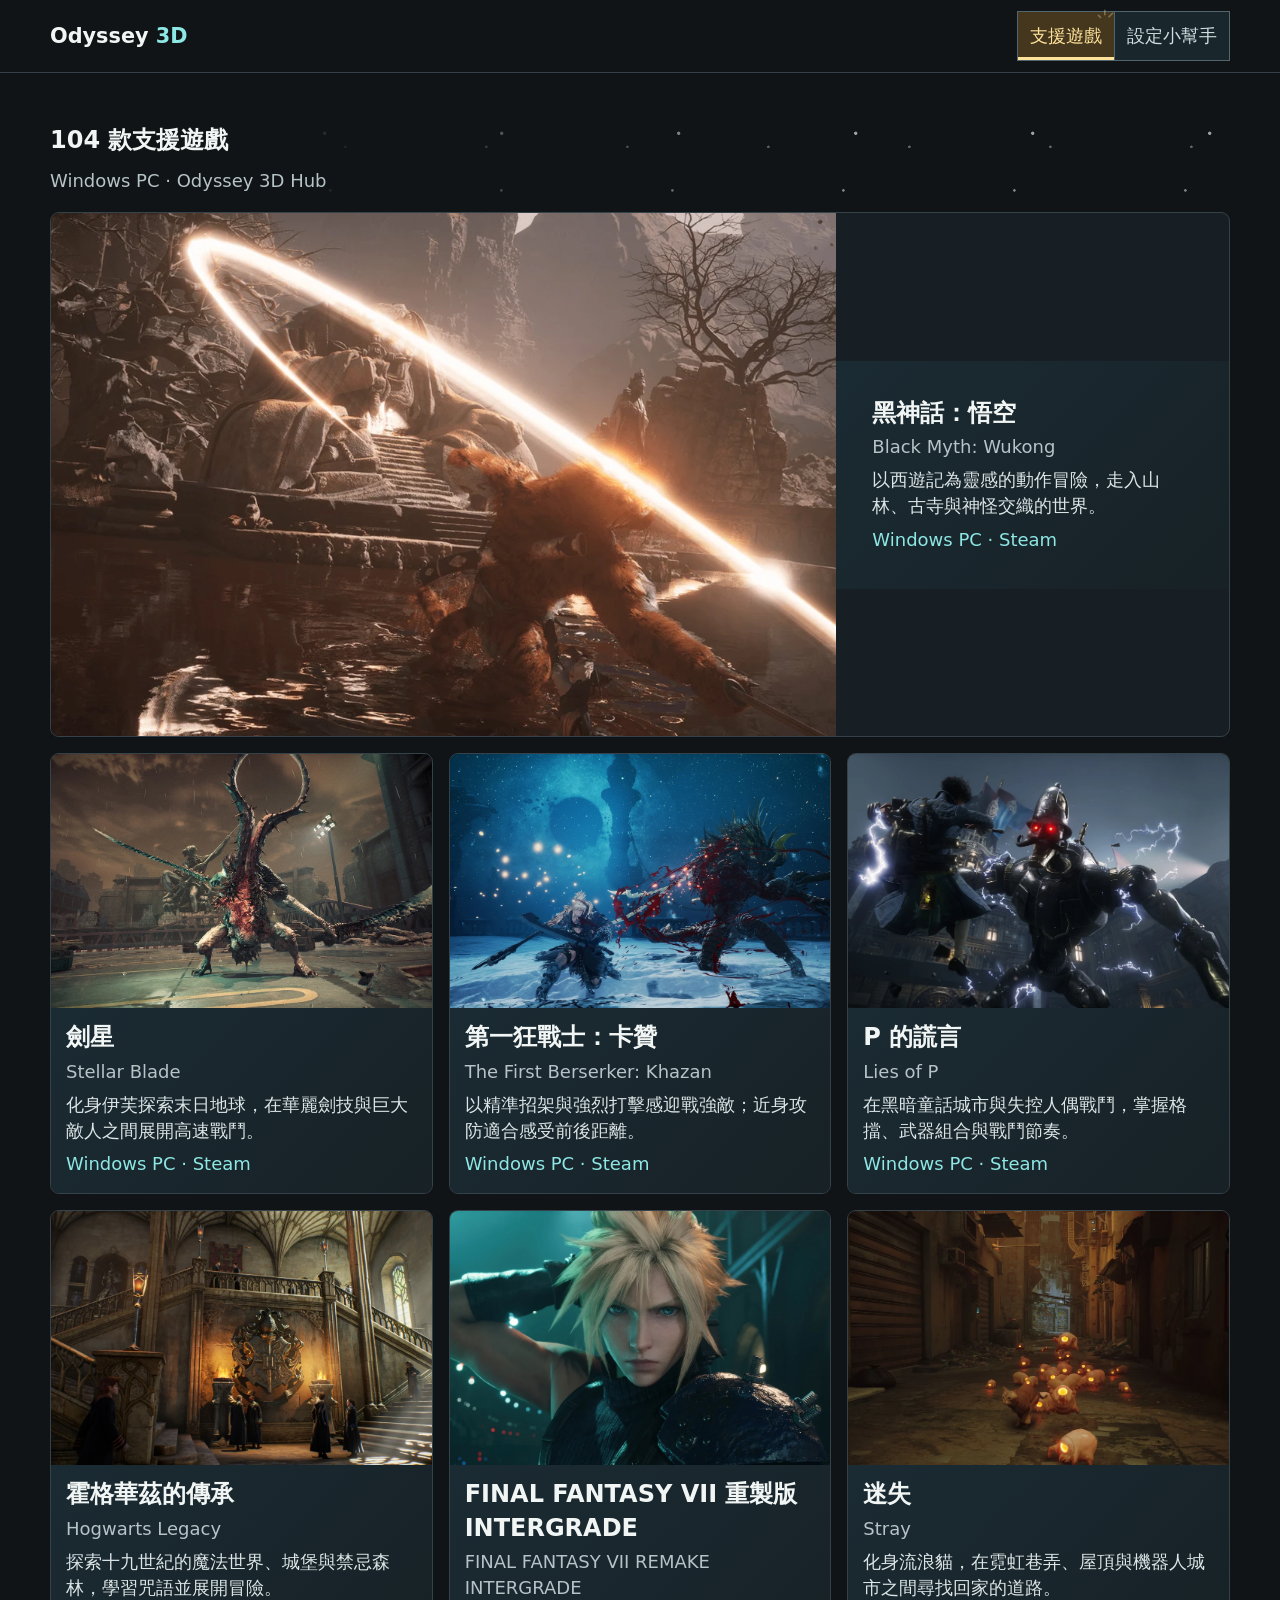
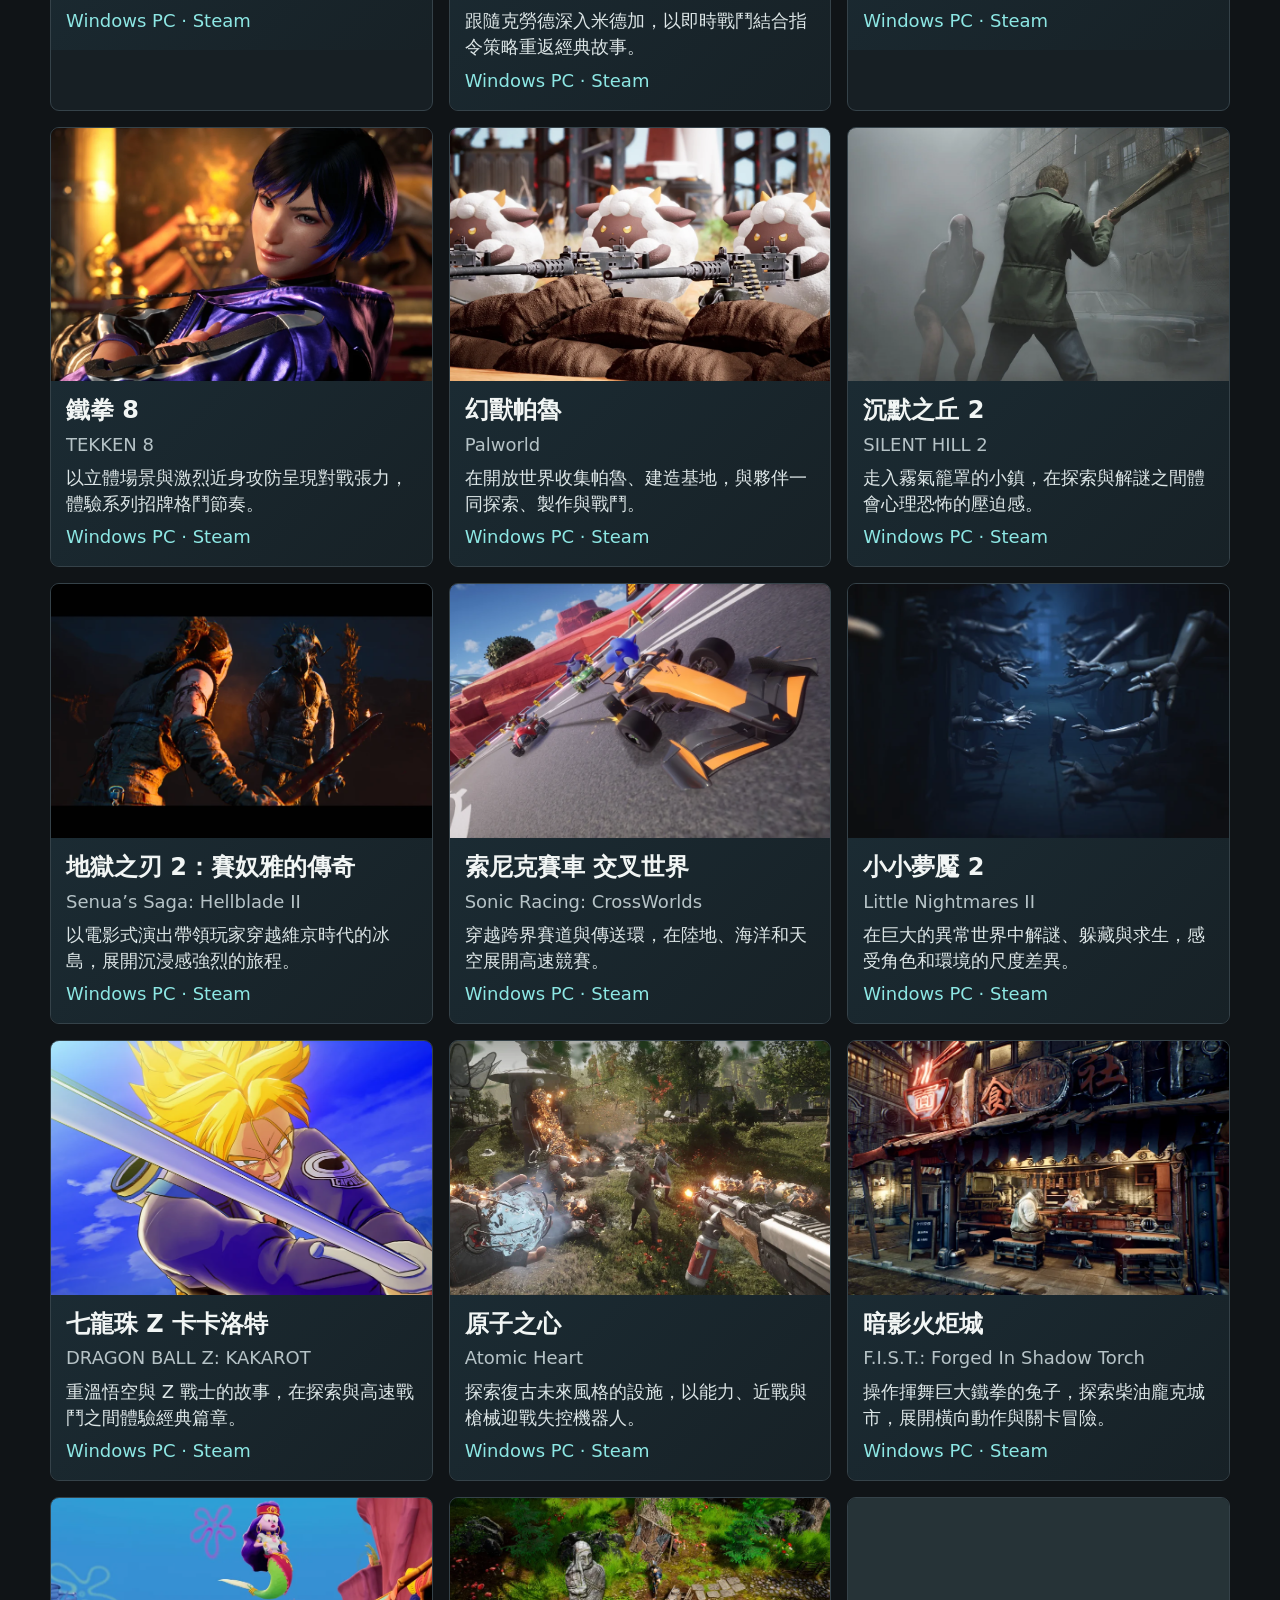
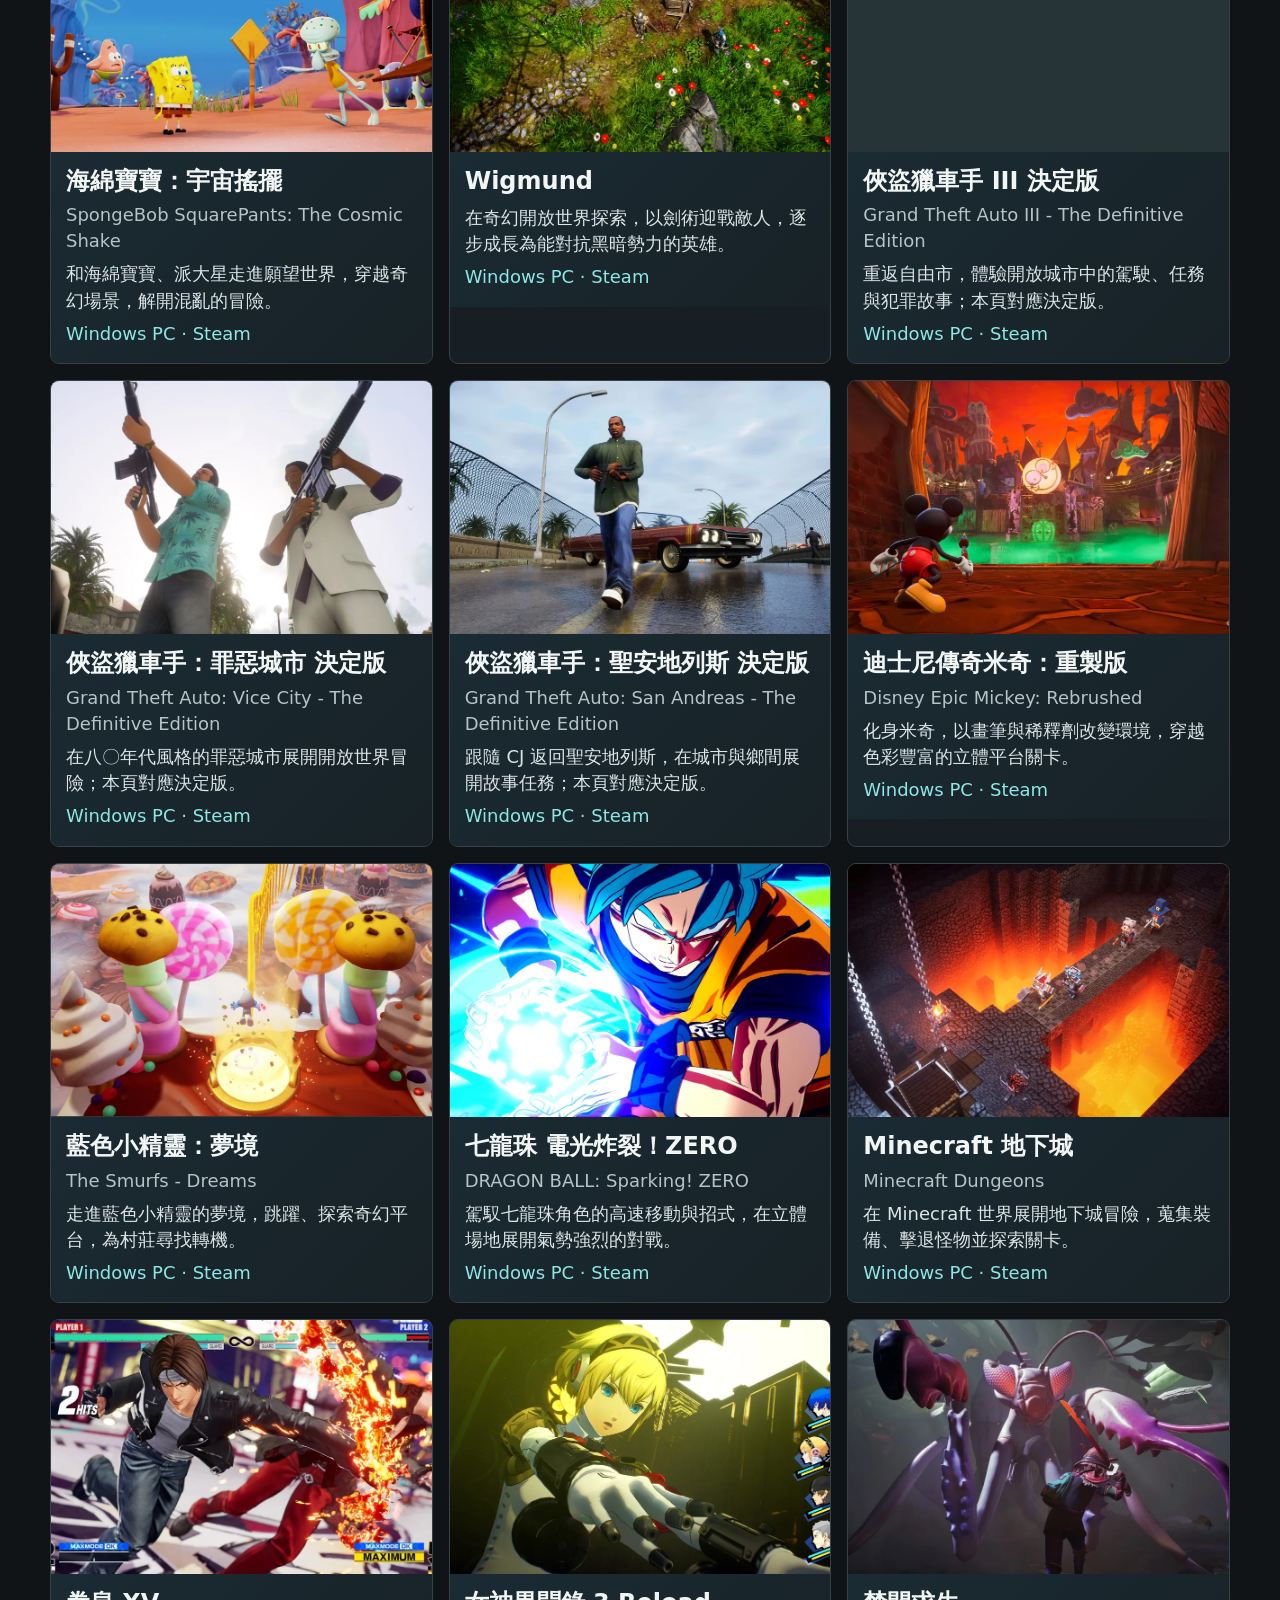
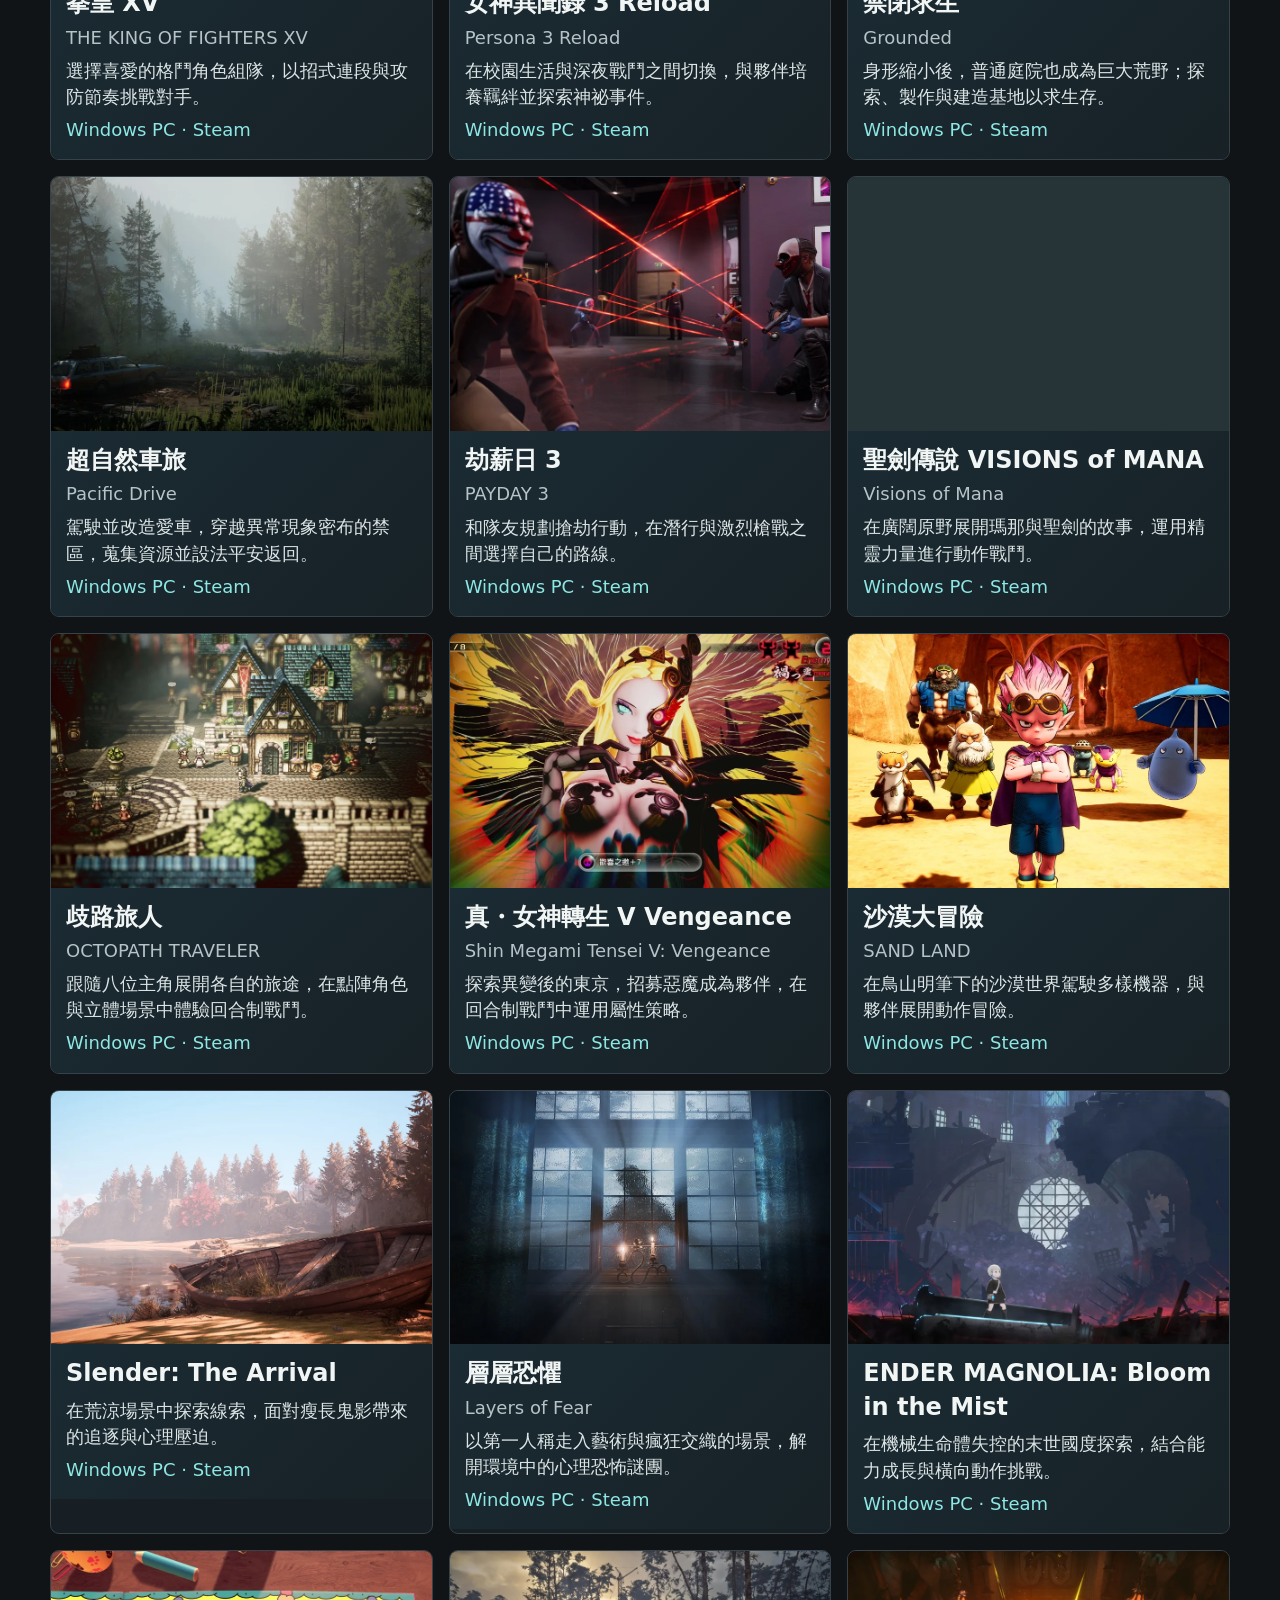
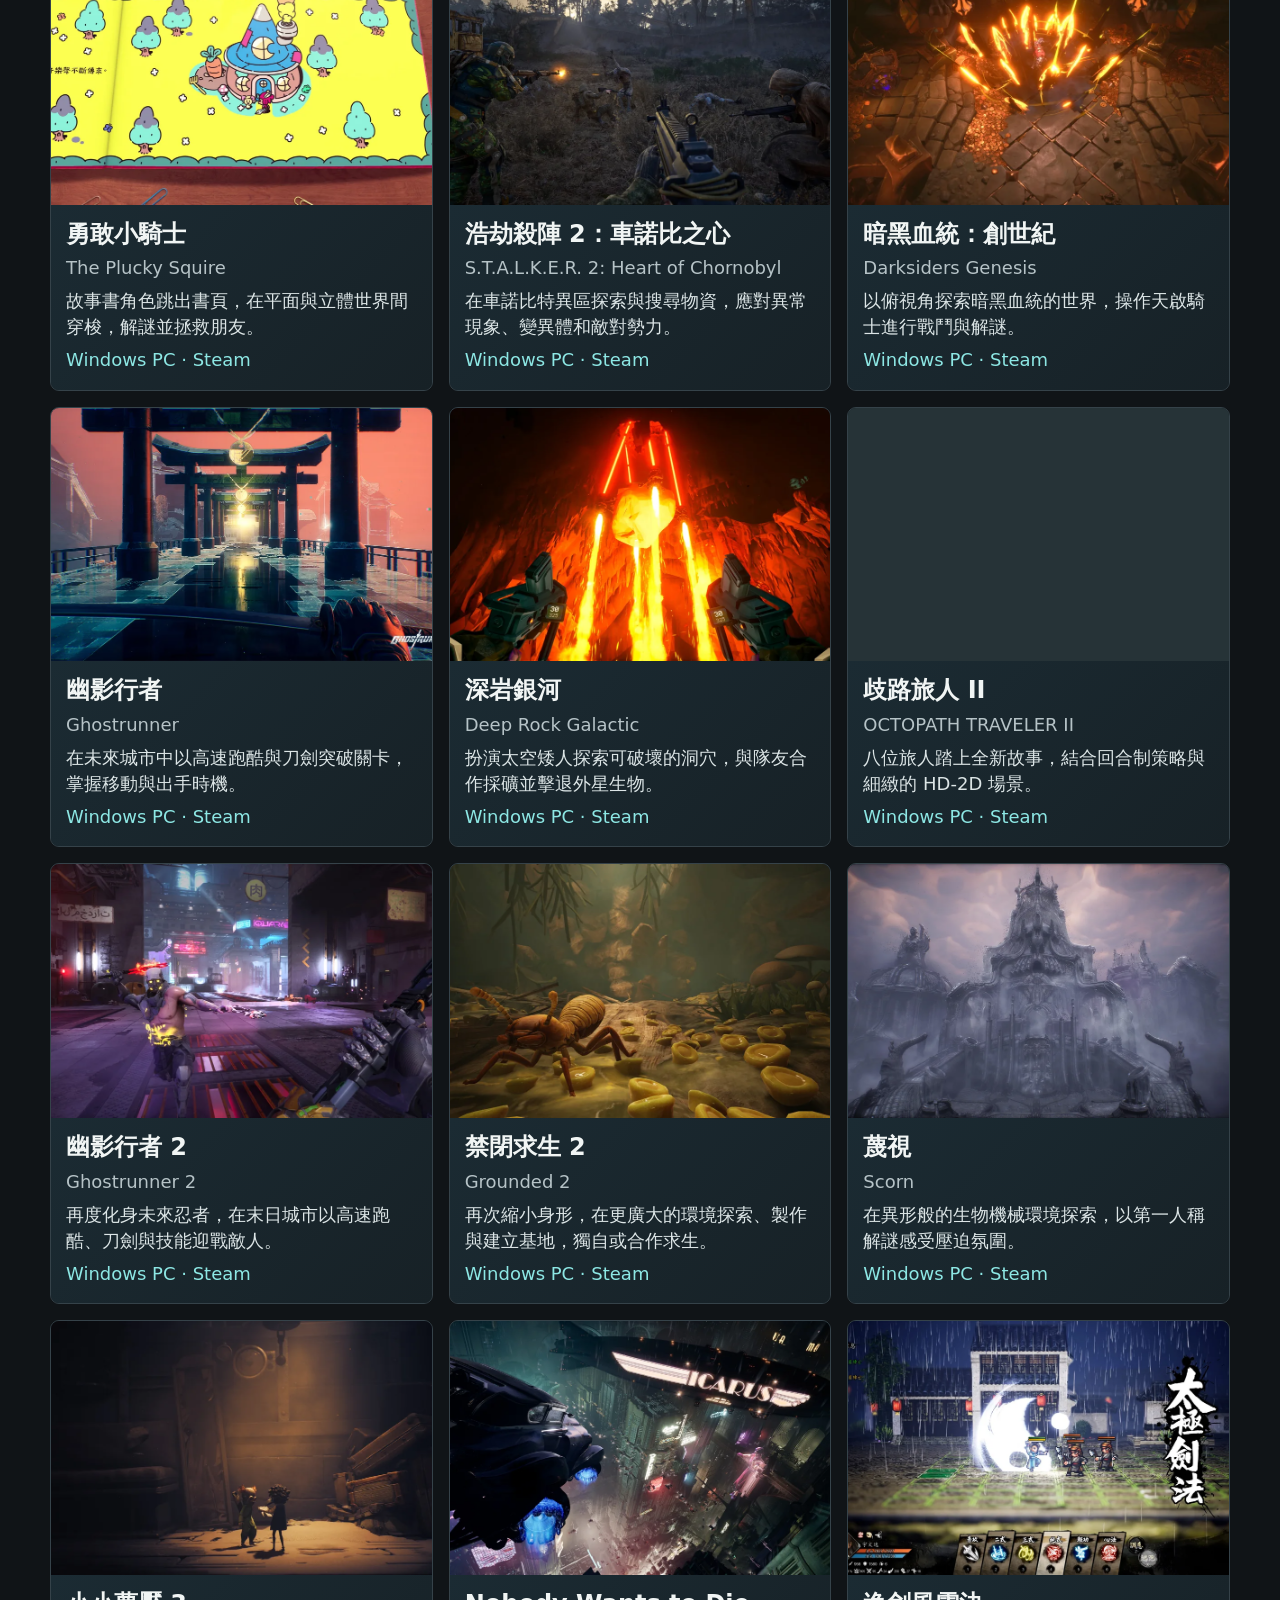
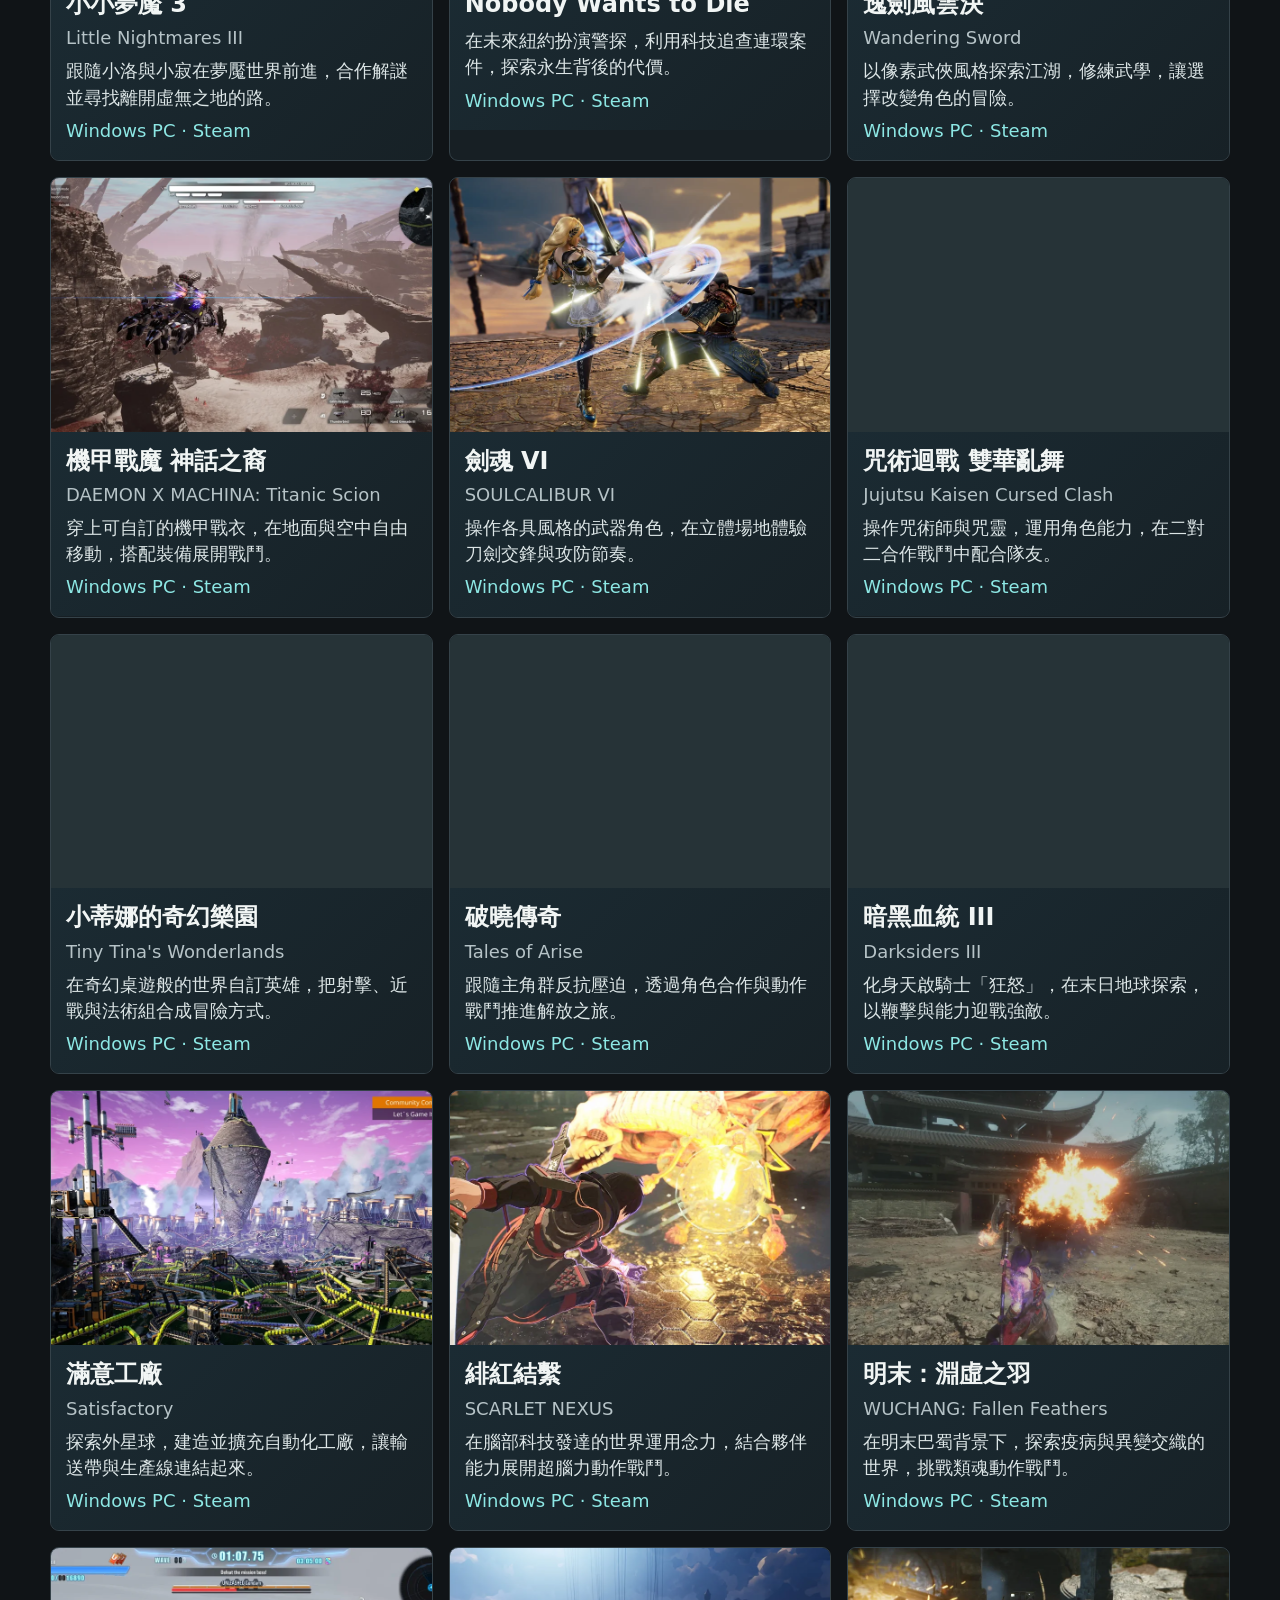
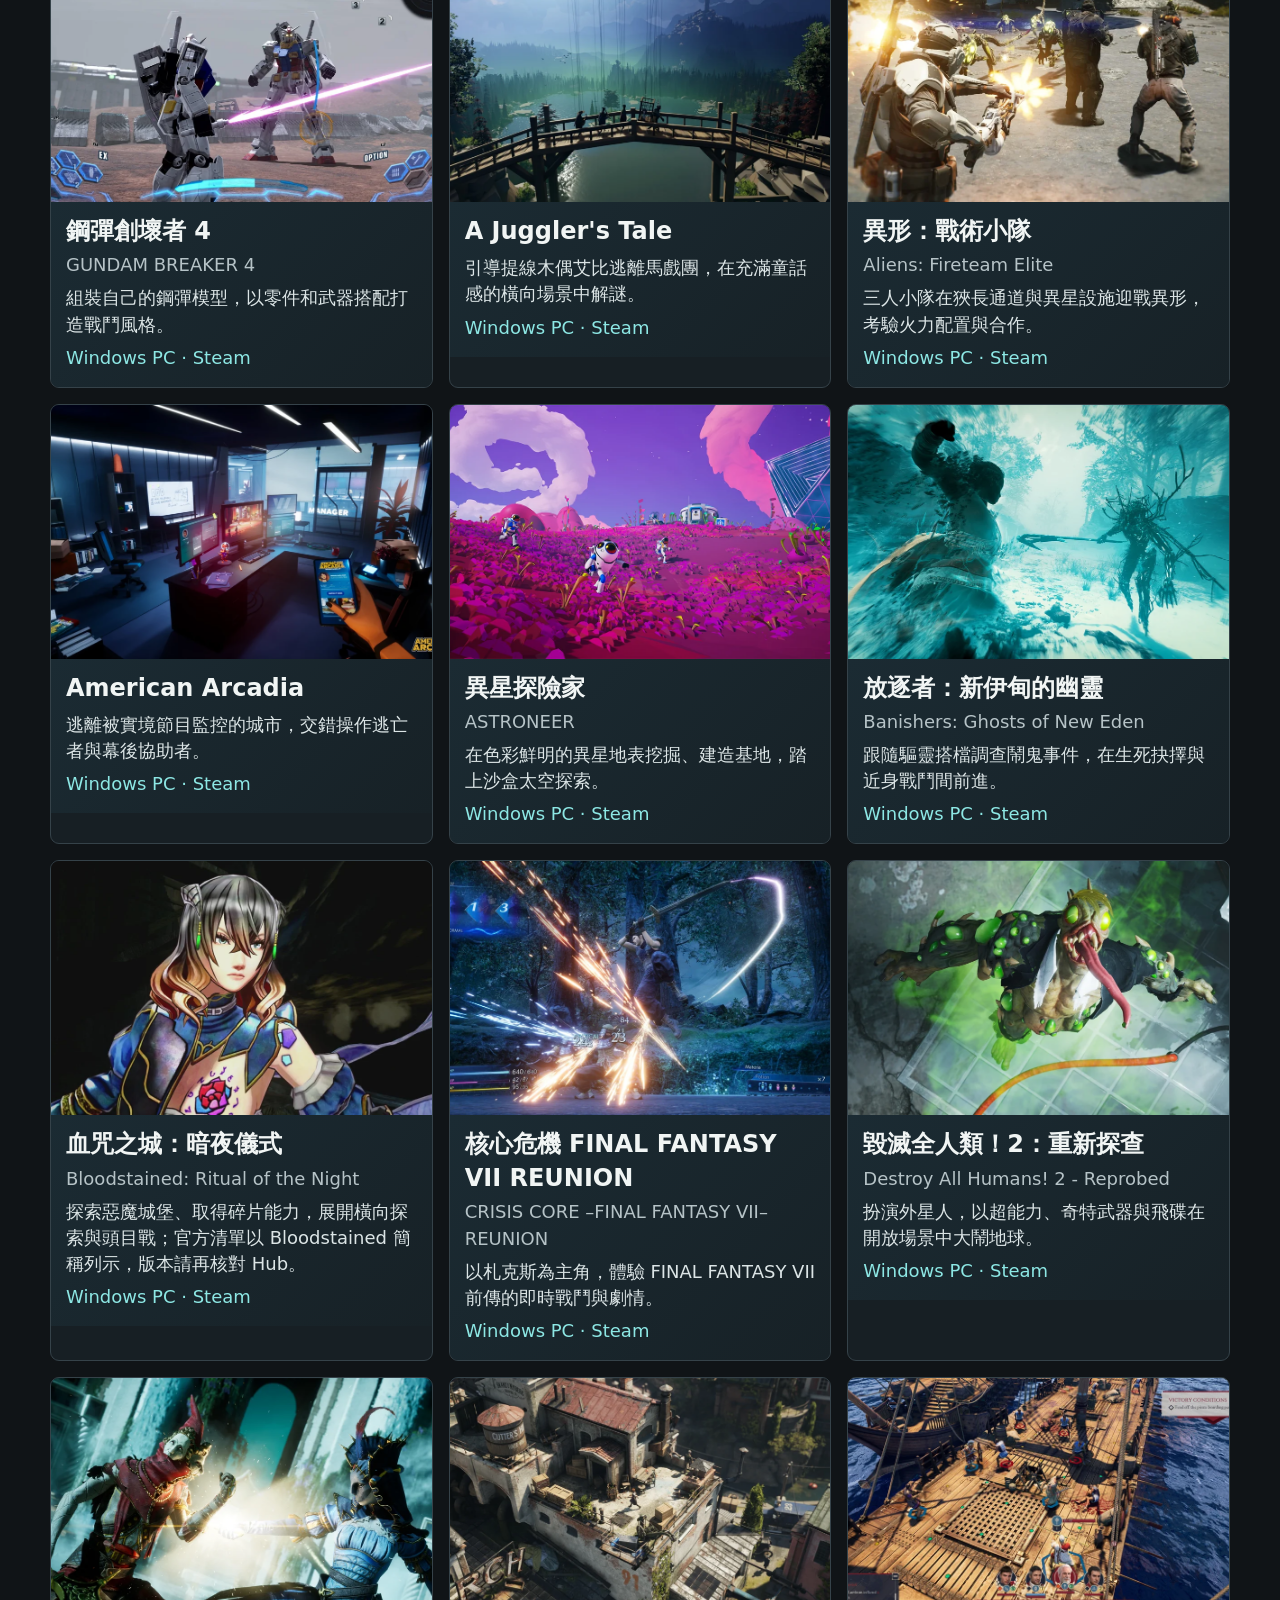
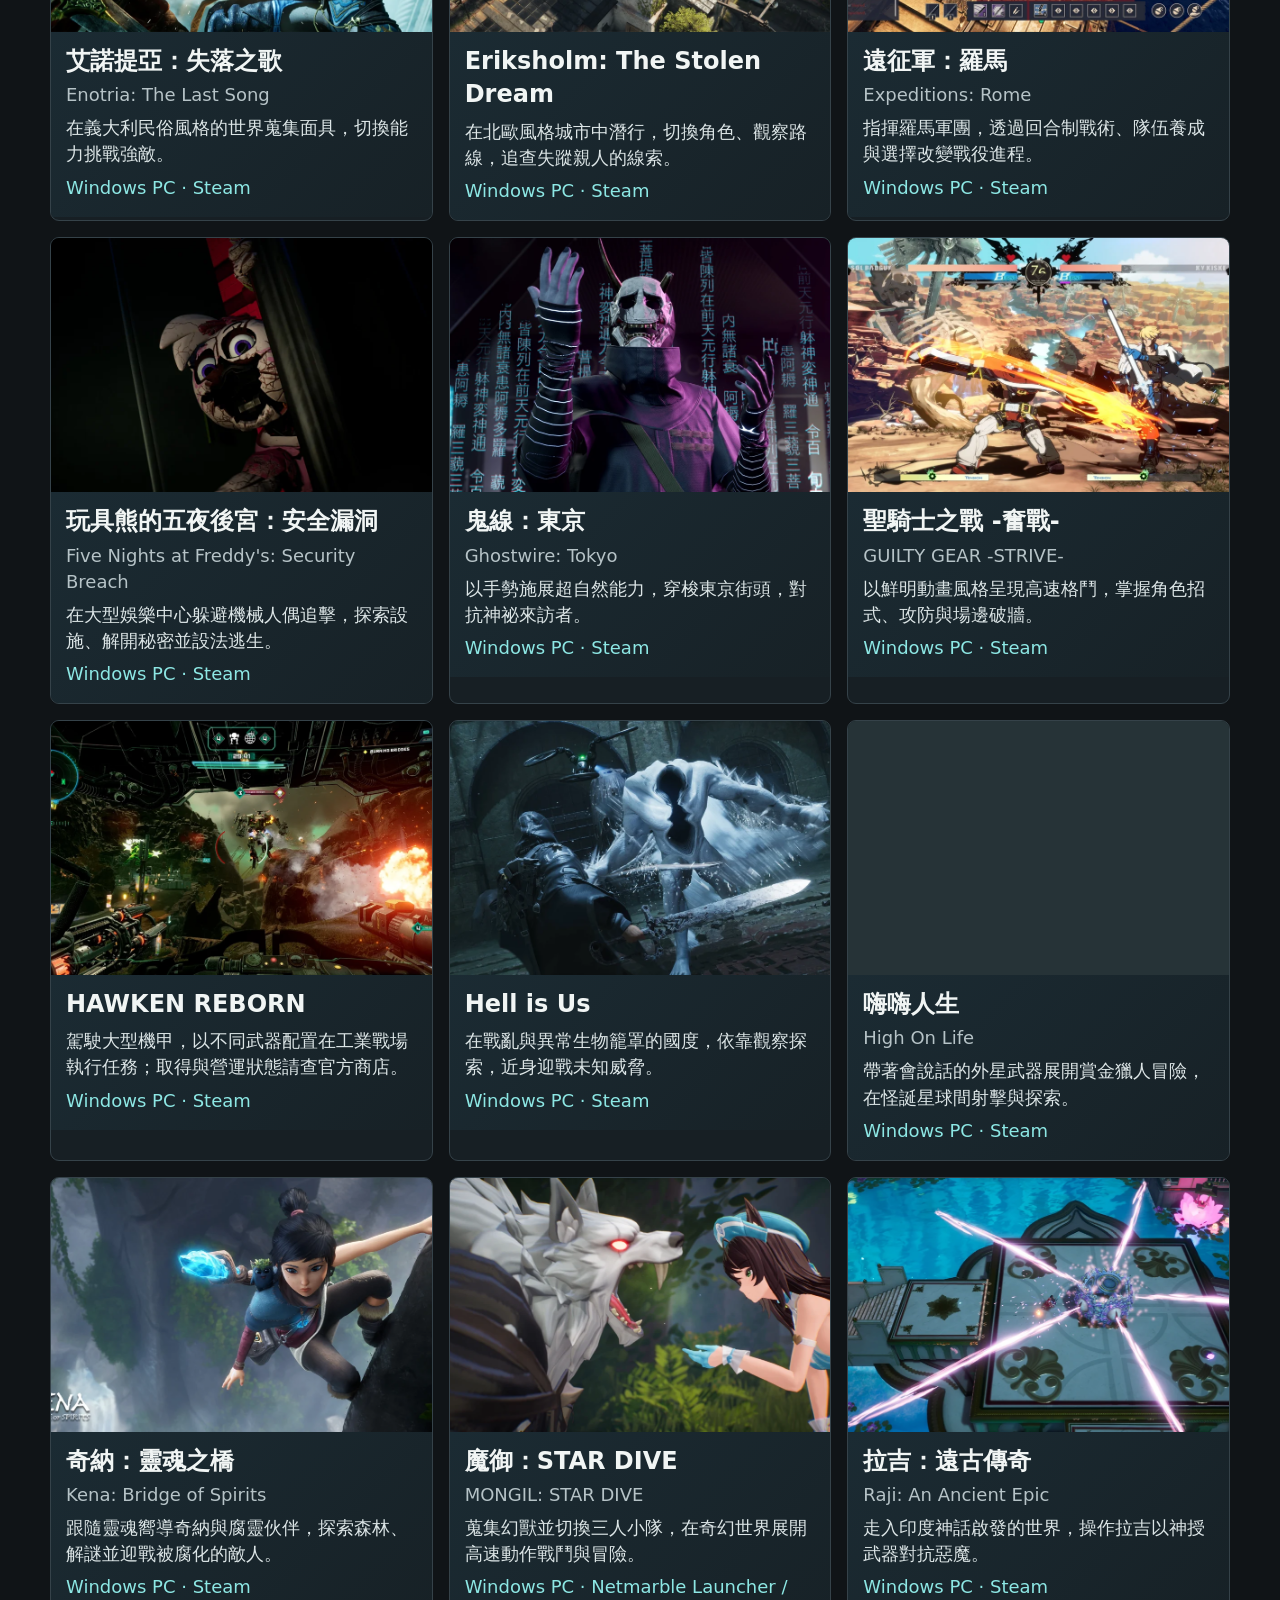
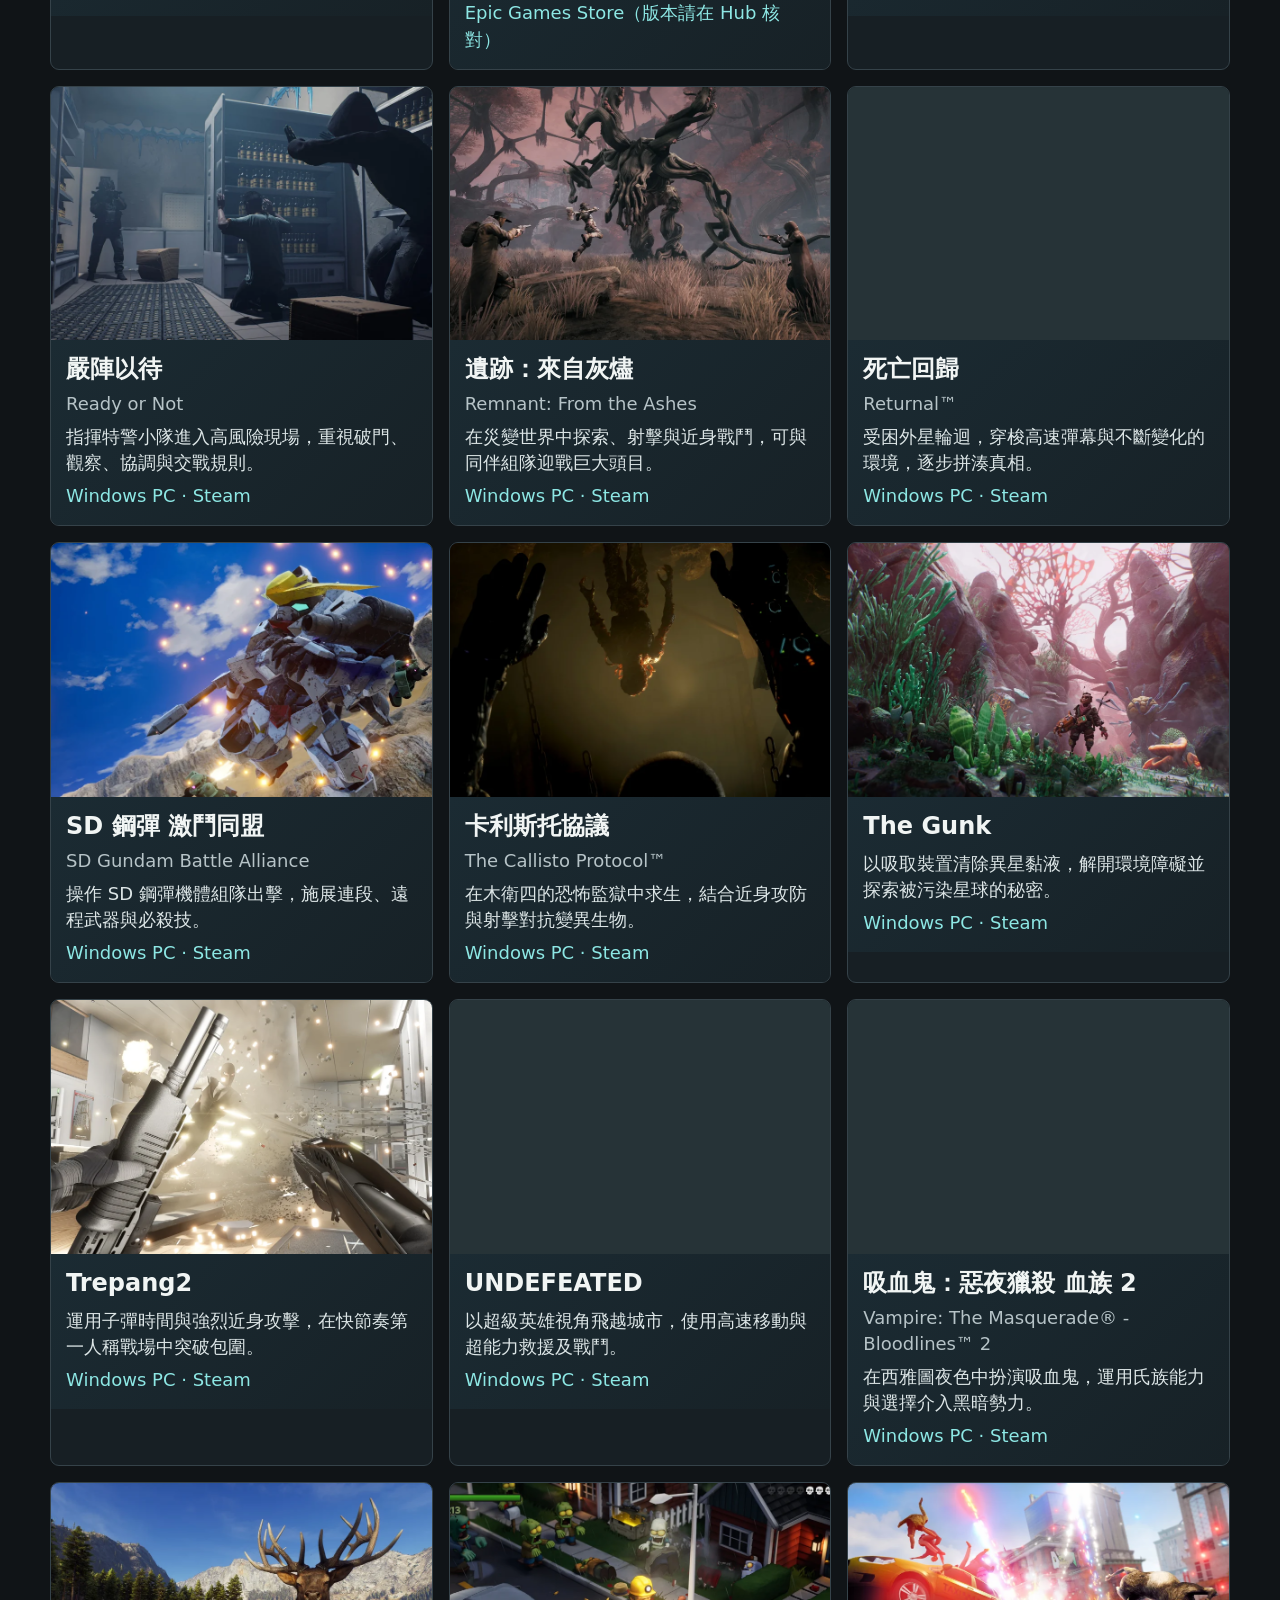
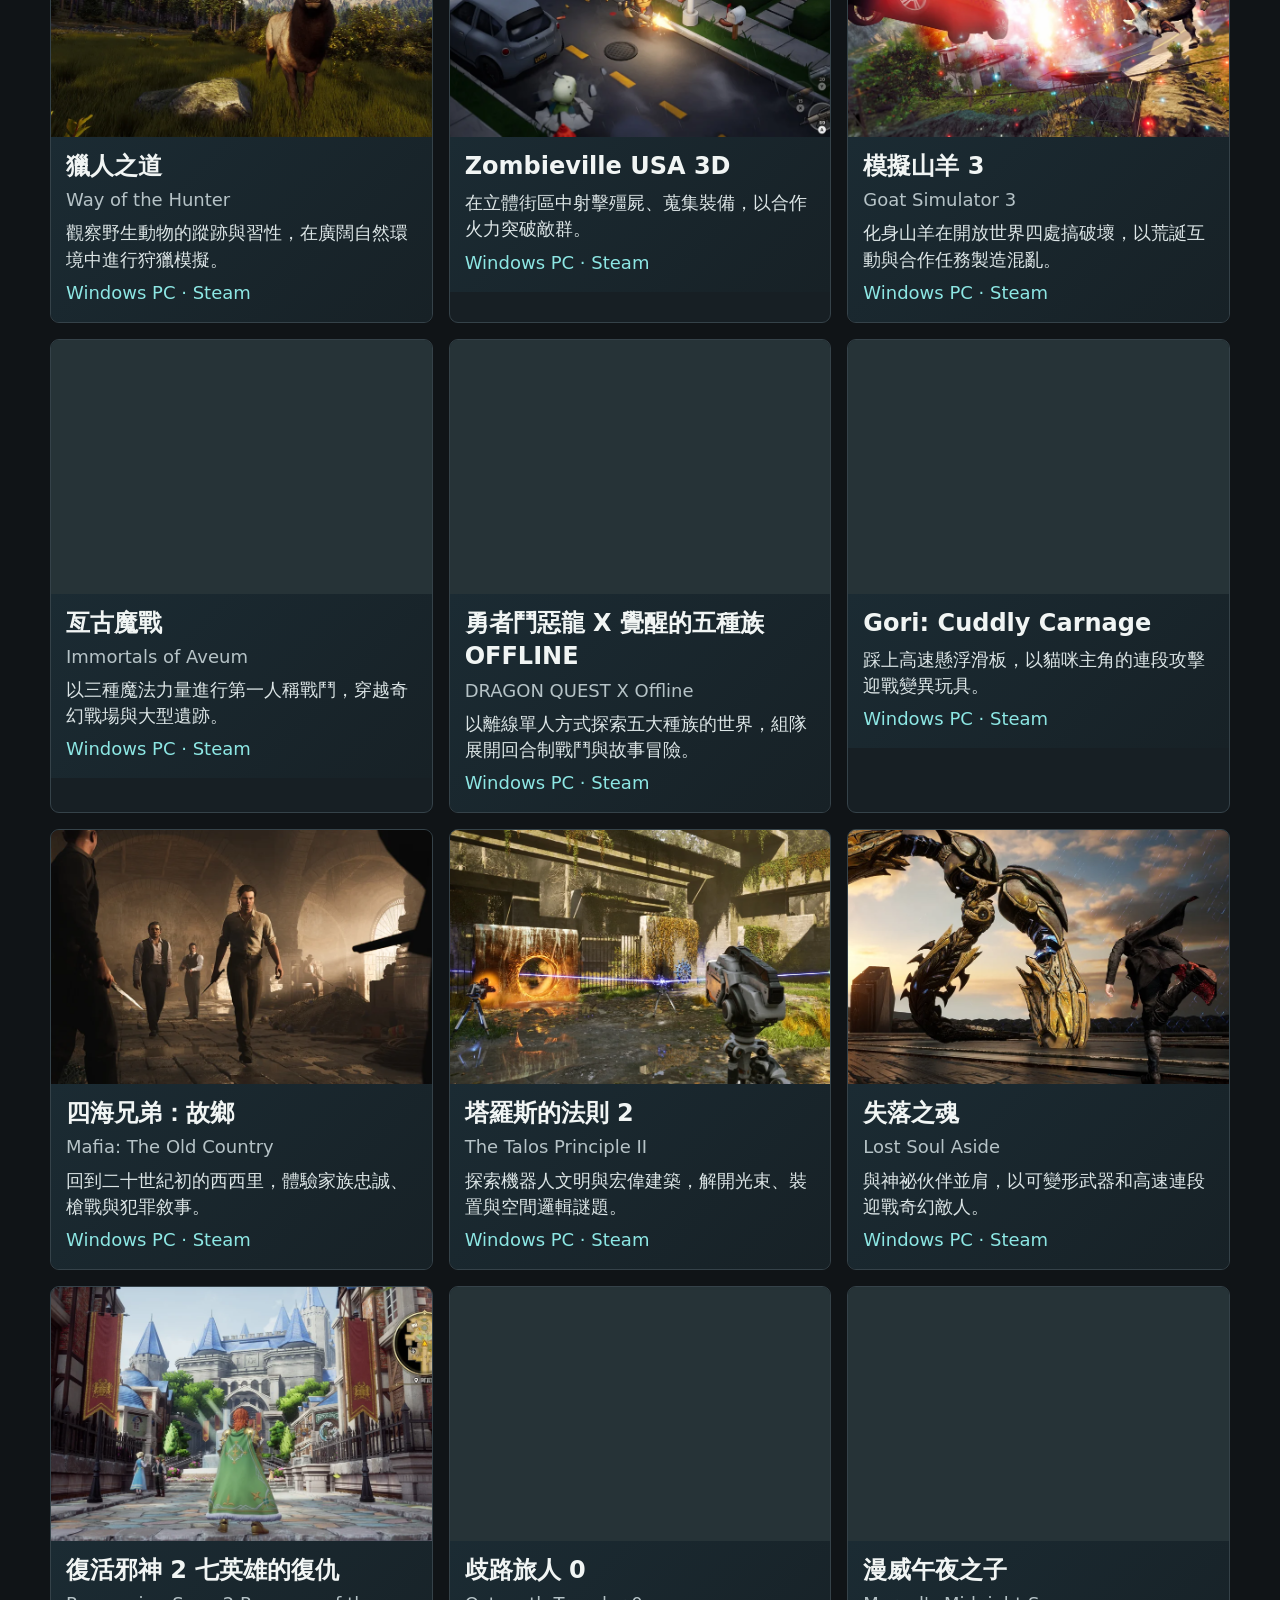
==== commit 68a630c6: "Separate navigation choices with straight dividers and active surfaces" ====
--- a/index.html
+++ b/index.html
@@ -7,8 +7,8 @@
 <title>支援遊戲｜Odyssey 3D G90XF</title>
 <meta name="description" content="Odyssey 3D G90XF，27 吋 4K IPS 電競螢幕。看看裸視 3D 支援遊戲與簡易設定。">
 <meta property="og:image" content="https://hellopages.github.io/odyssey-3d/assets/wukong.webp">
-<link rel="stylesheet" href="style.css?v=20261111.26">
-<script src="games-motion.js?v=20261111.26-d3f527cbf7" defer></script>
+<link rel="stylesheet" href="style.css?v=20261111.27">
+<script src="games-motion.js?v=20261111.27-d3f527cbf7" defer></script>
 </head>
 <body data-page="games">
 <a class="skip" href="#main">跳到內容</a>
--- a/style.css
+++ b/style.css
@@ -411,20 +411,22 @@
  .spec-list > div:nth-child(odd) { background:#17262b; }
 }
 
-nav { display:grid; grid-auto-flow:column; grid-auto-columns:auto; gap:16px; border-bottom:1px solid #354249; }
-nav a { position:relative; justify-content:center; min-height:48px; padding:10px 5px; background:transparent; border:0; border-radius:0; font-weight:400; color:#c5d0d3; }
-nav a::after { content:""; position:absolute; inset:auto 4px -1px; height:3px; background:transparent; }
-nav a[aria-current] { background:transparent; color:#a8eeea; border-color:transparent; }
+nav { display:grid; grid-auto-flow:column; grid-auto-columns:auto; gap:0; border:1px solid #52666f; background:#19272d; }
+nav a { position:relative; justify-content:center; min-height:48px; padding:10px 12px; background:transparent; border:0; border-radius:0; font-weight:400; color:#d2dde0; }
+nav a + a { border-left:1px solid #52666f; }
+nav a::after { content:""; position:absolute; inset:auto 0 0; height:3px; background:transparent; }
+nav a[aria-current] { background:#29454c; color:#b4f3ed; }
 nav a[aria-current]::after { background:currentColor; }
-nav a:hover { color:#edf9f6; }
-nav .nav-game-invite,nav .nav-game-invite[aria-current] { background:transparent; color:#ffe29a; border-color:transparent; animation:none; }
+nav a:hover { background:#24383f; color:#edf9f6; }
+nav .nav-game-invite { background:#29271e; color:#ffe29a; border-color:#52666f; animation:none; }
+nav .nav-game-invite[aria-current] { background:#44371e; color:#ffe29a; border-color:#52666f; }
 nav .nav-game-invite .invite-label { animation:comic-hop 4.8s cubic-bezier(.22,.8,.3,1) infinite; }
 nav .invite-glint { right:0; top:-3px; width:17px; height:17px; }
 @media(prefers-reduced-motion:reduce) { nav .nav-game-invite .invite-label { animation:none; } }
 @media(max-width:650px) {
  .header-inner { width:calc(100% - 16px); gap:10px; padding-bottom:10px; }
  .header-inner .brand { padding-inline:8px; }
- nav { width:100%; grid-auto-flow:column; grid-template-columns:none; grid-auto-columns:auto; gap:4px; }
+ nav { width:100%; grid-auto-flow:column; grid-template-columns:none; grid-auto-columns:auto; gap:0; }
  nav a { font-size:clamp(16px,4.6vw,18px); padding:7px 2px; }
  nav .scan-icon { margin-left:2px; }
  .section,.game-card { scroll-margin-top:115px; }
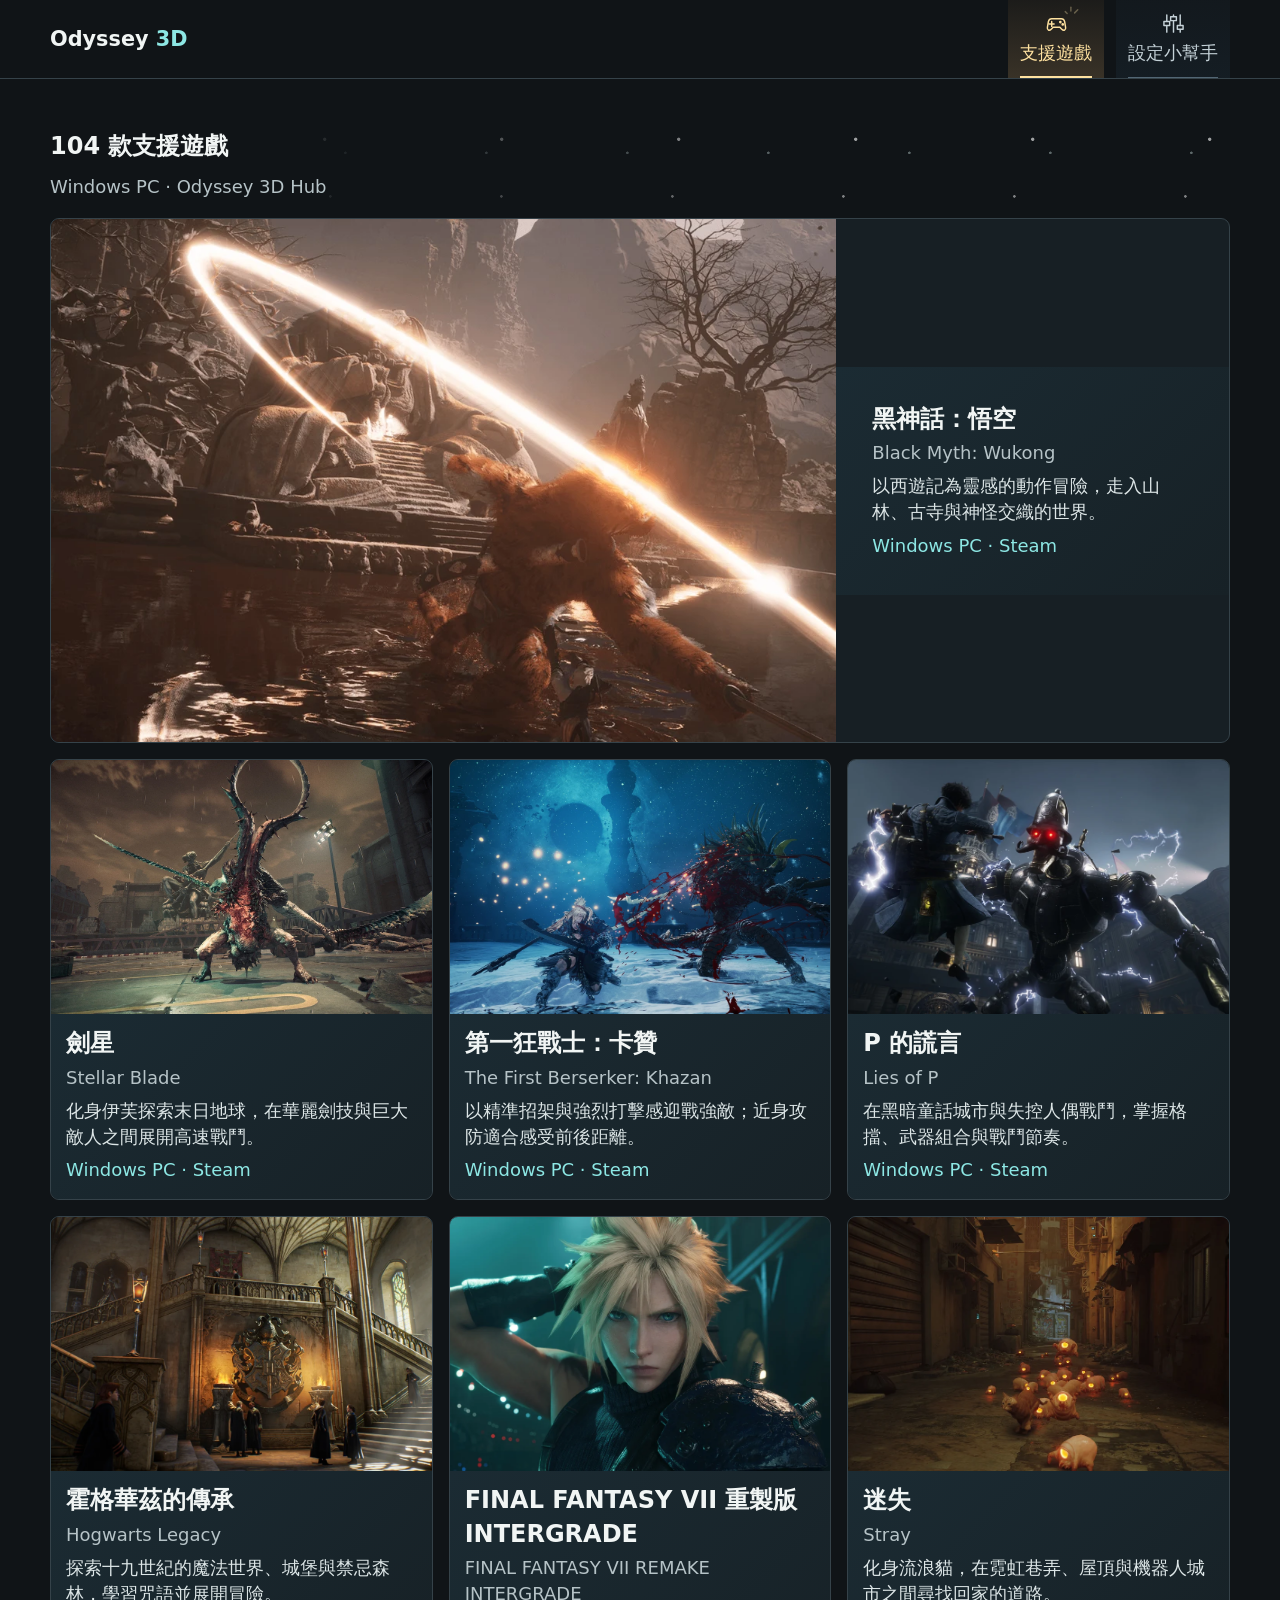
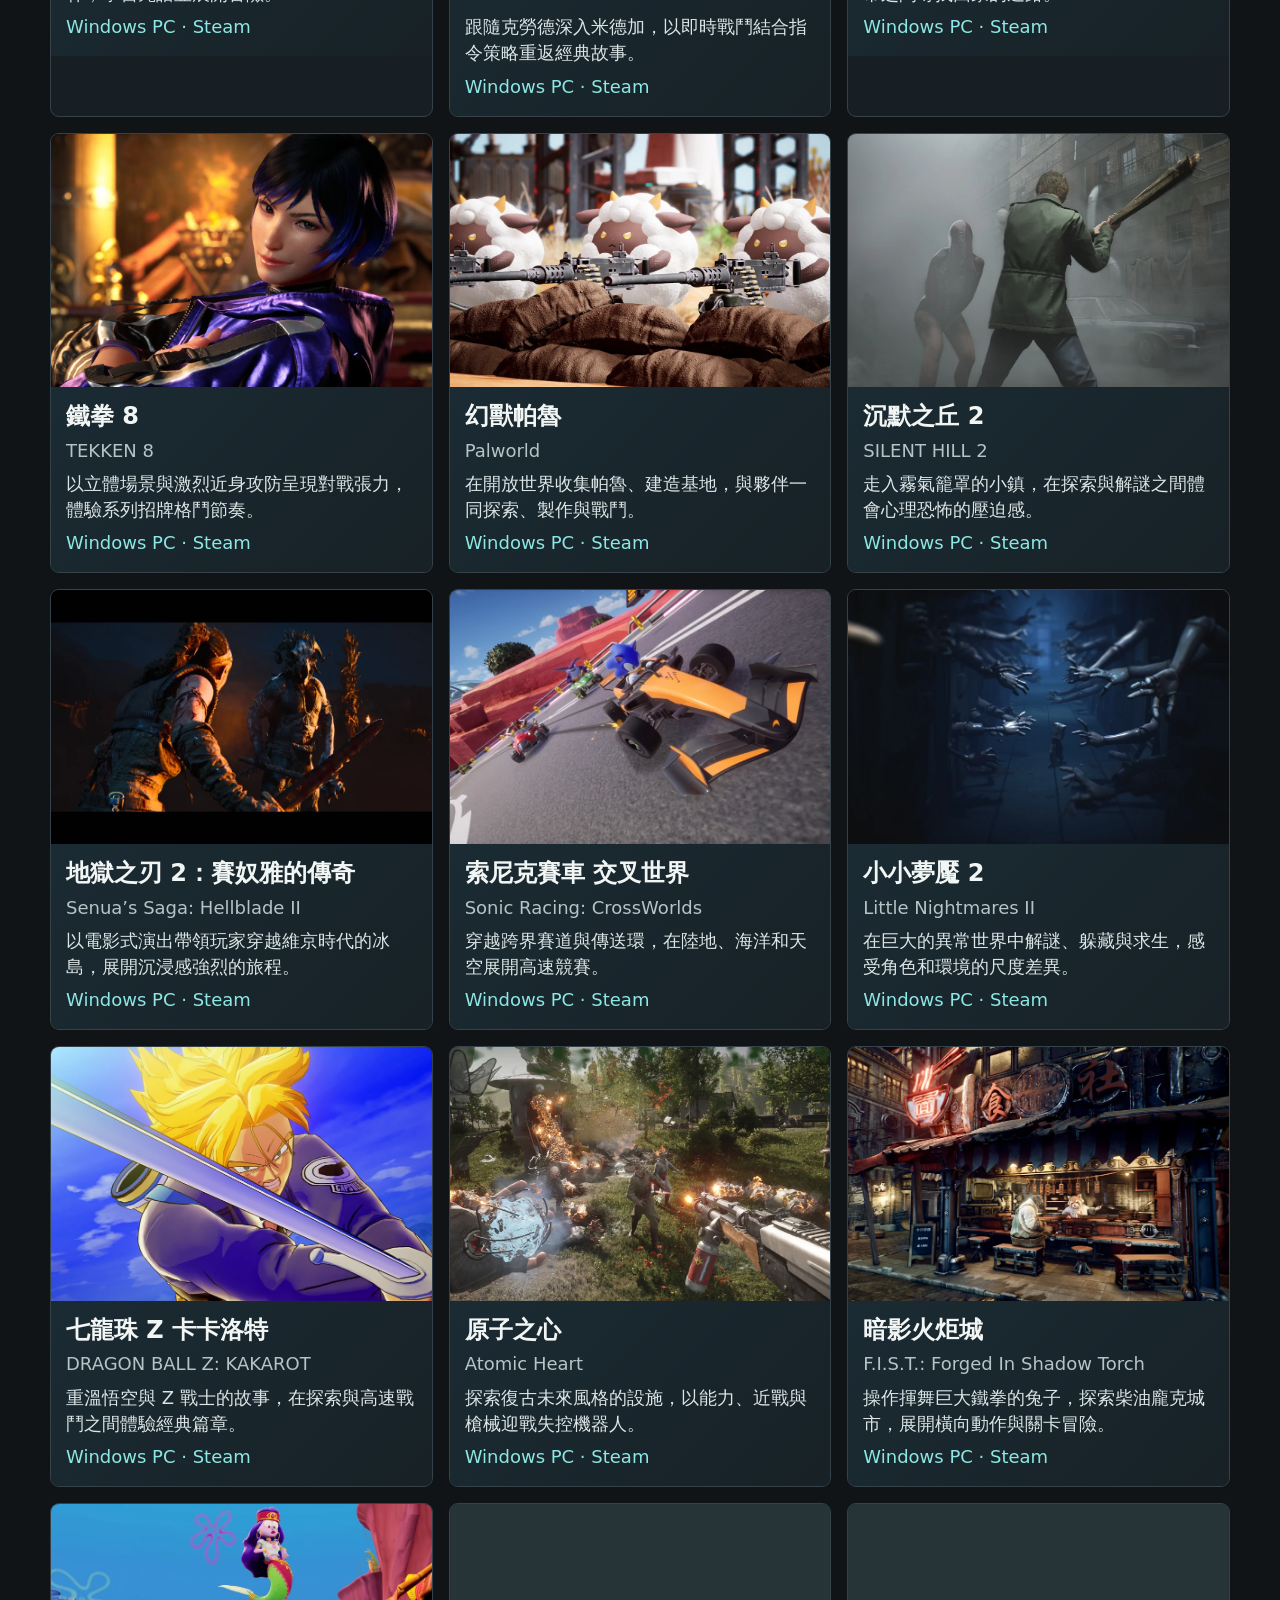
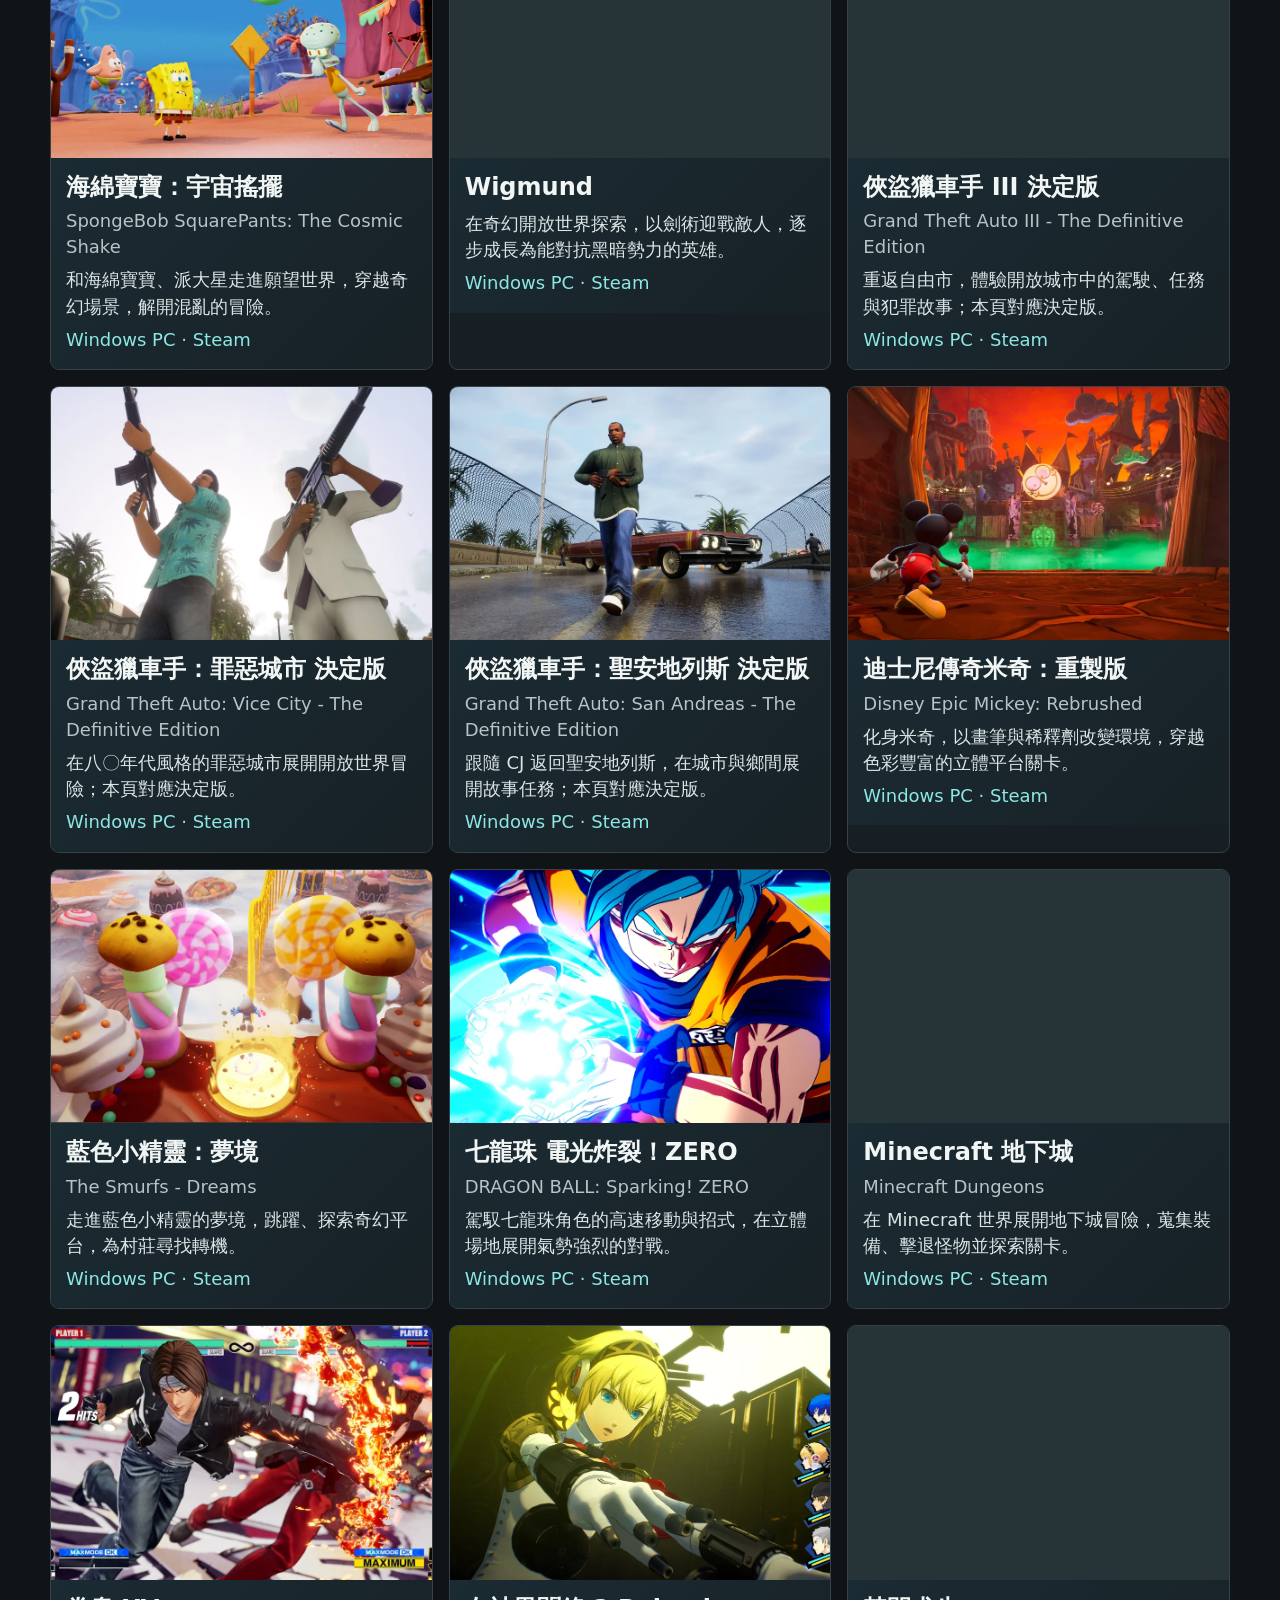
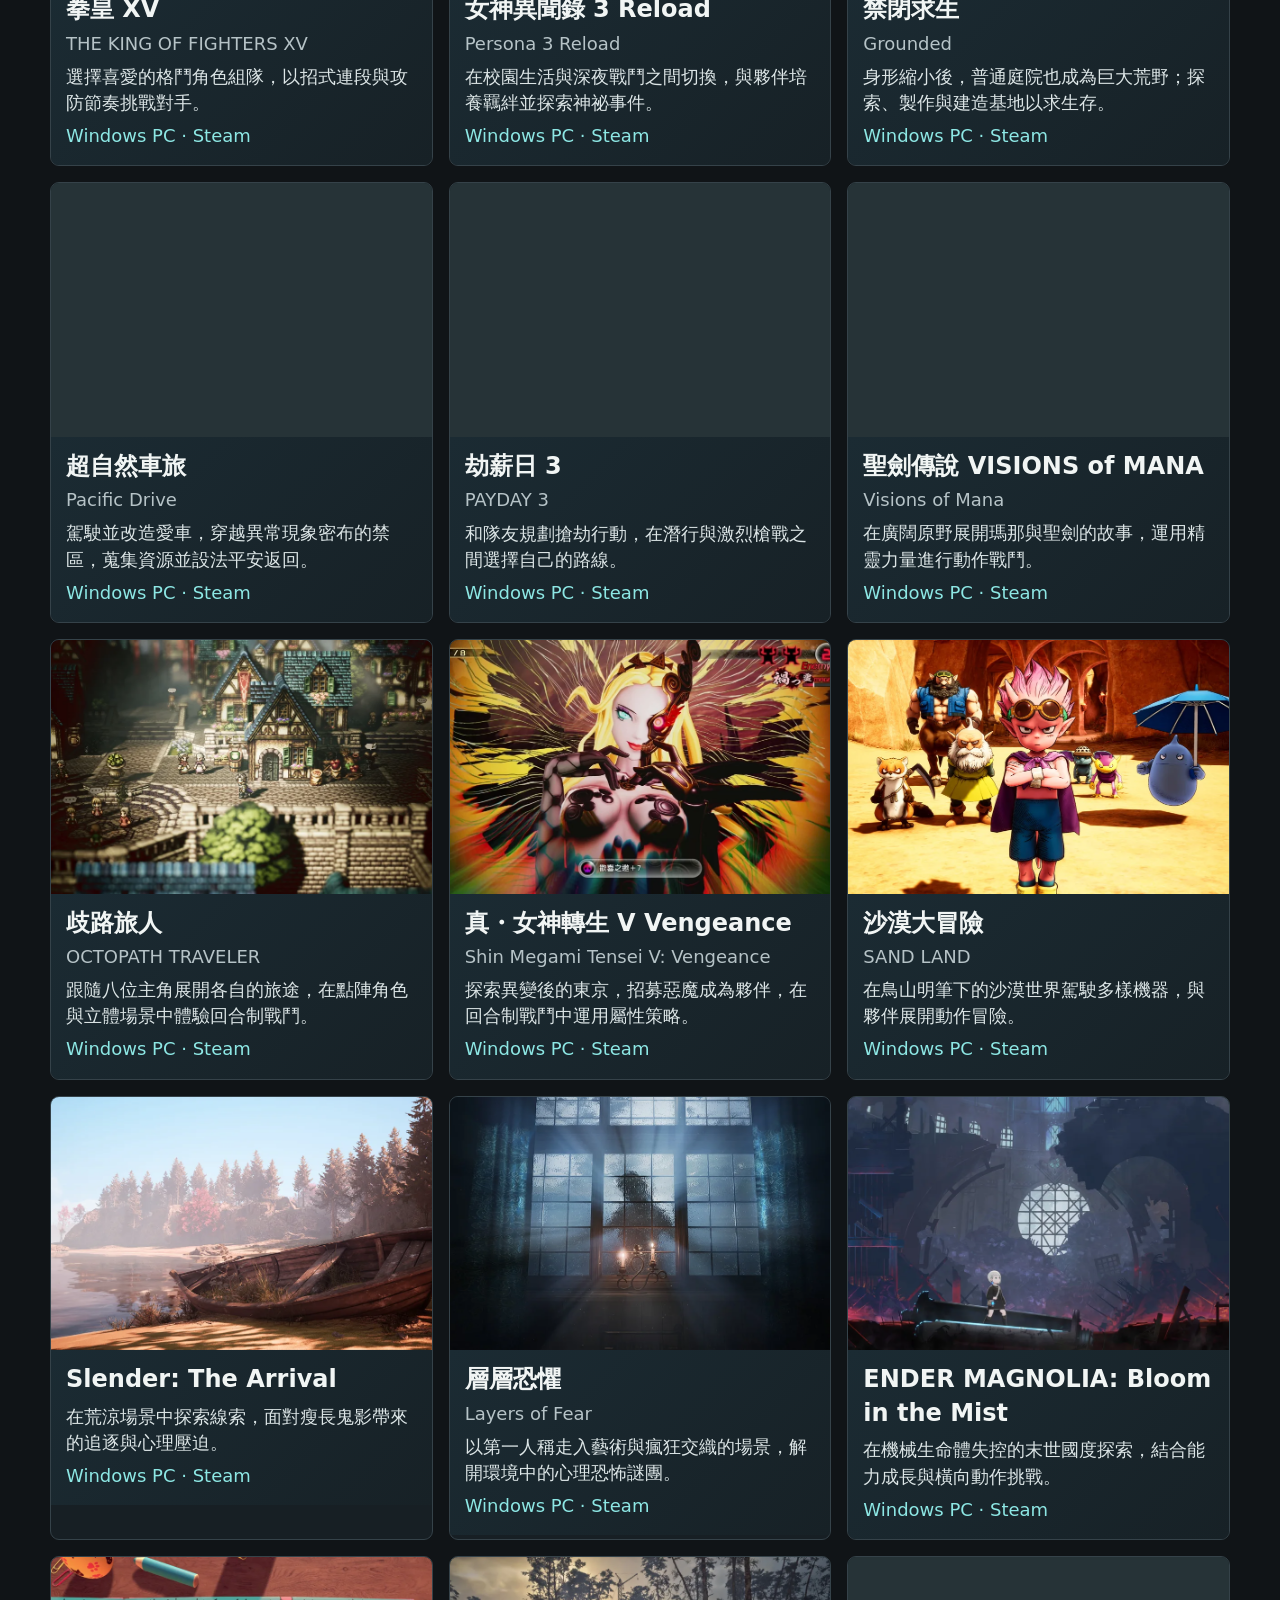
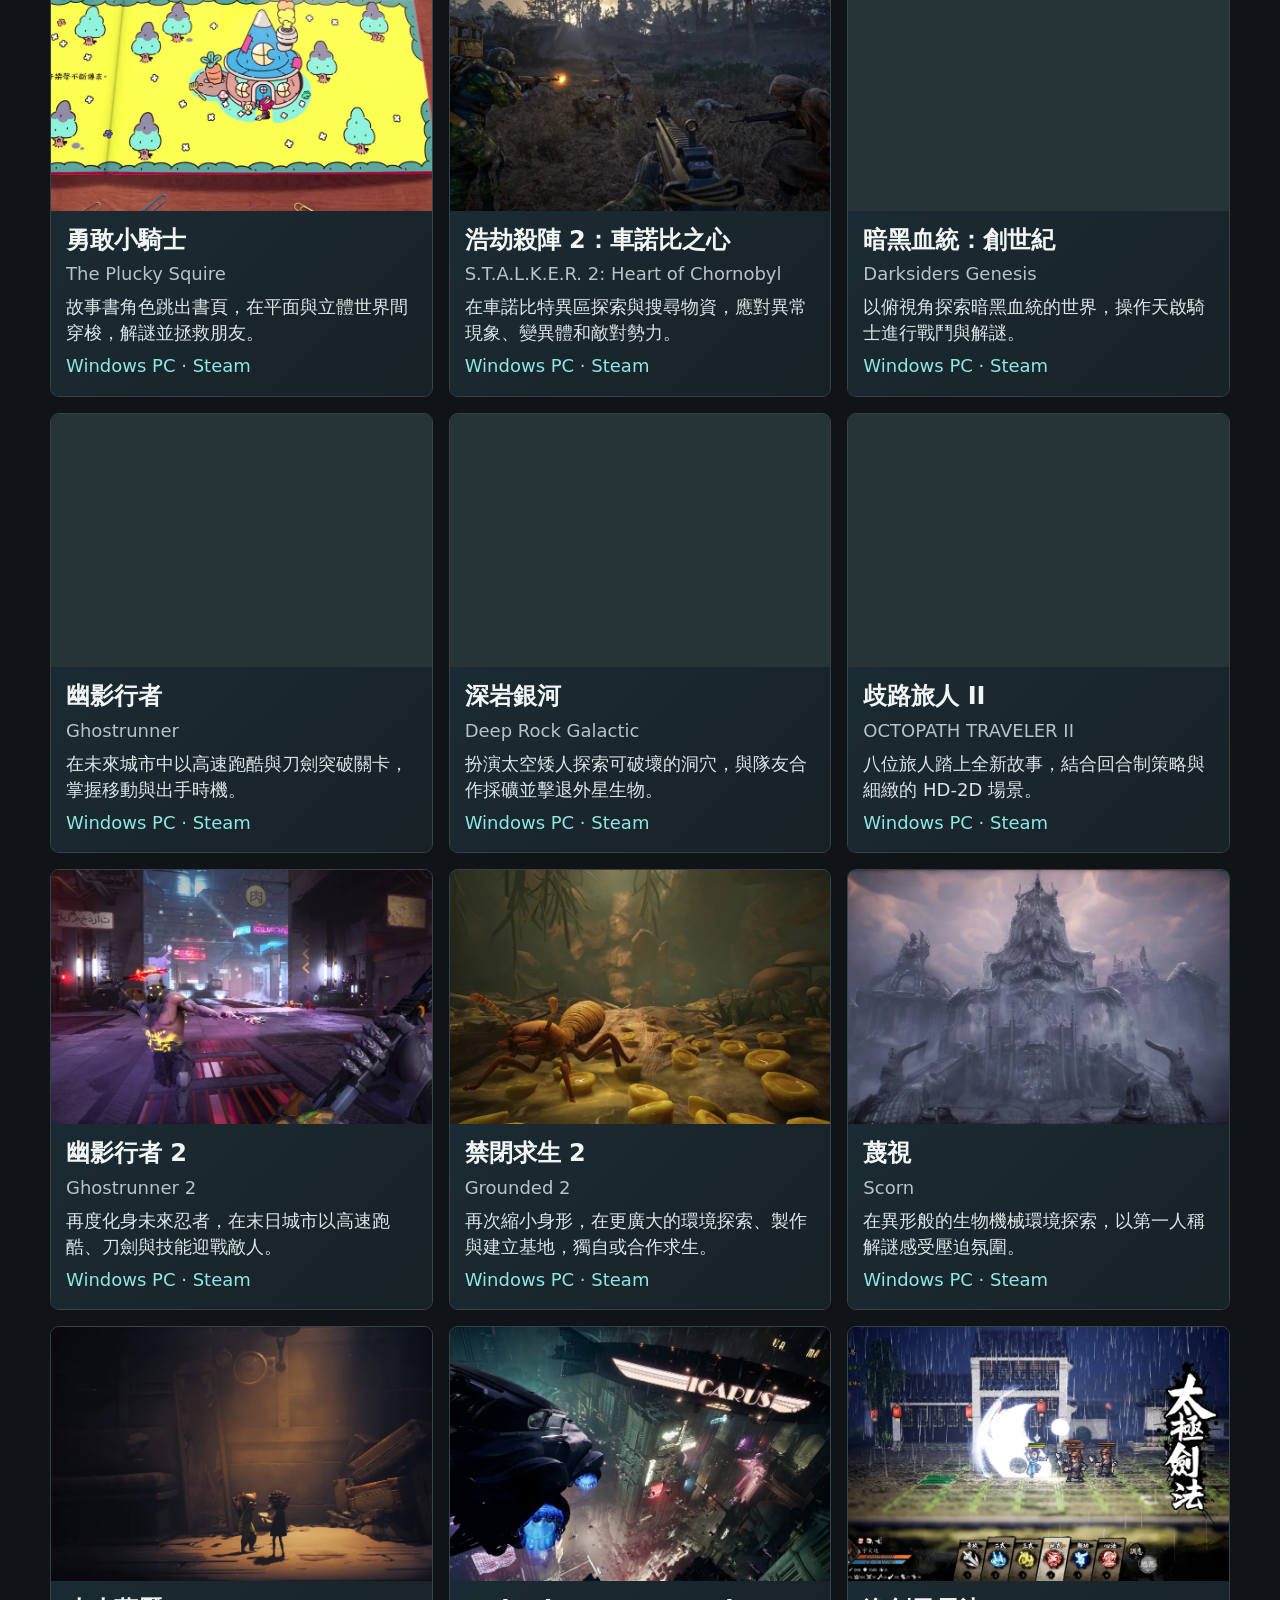
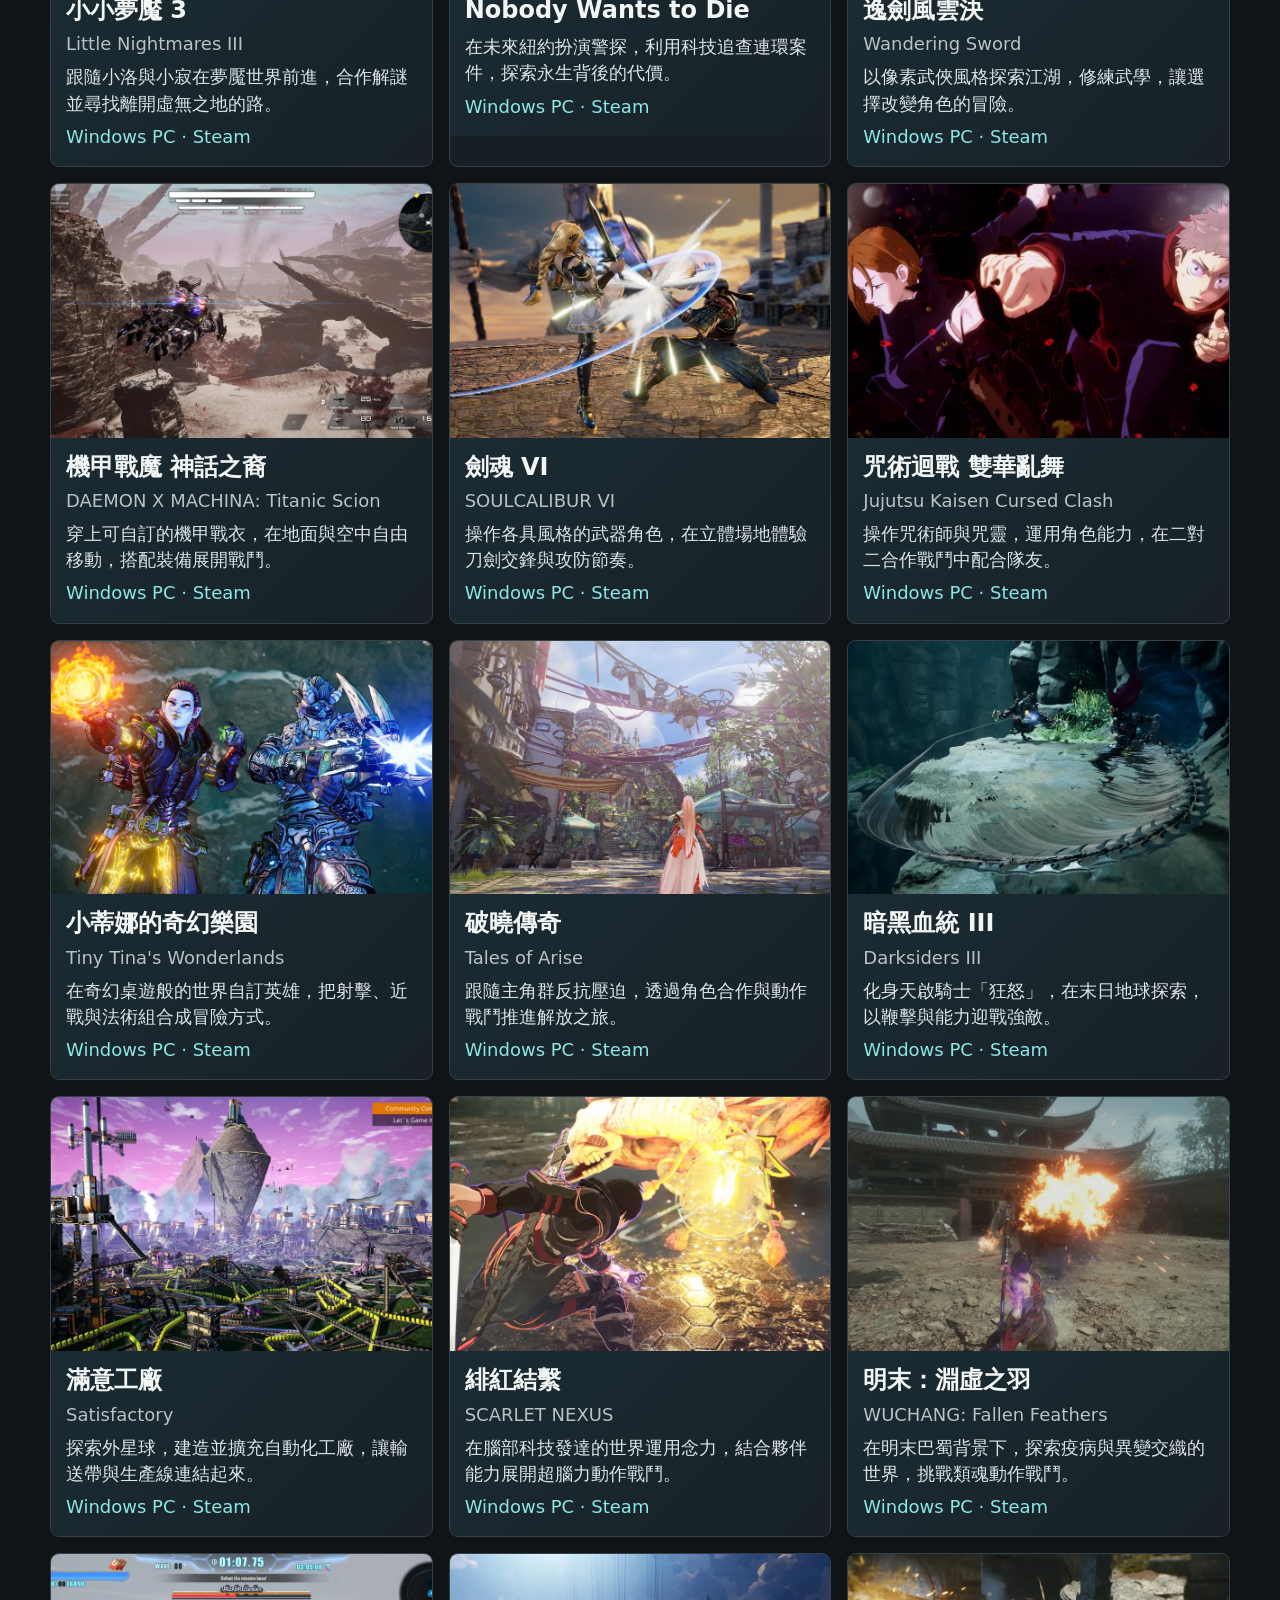
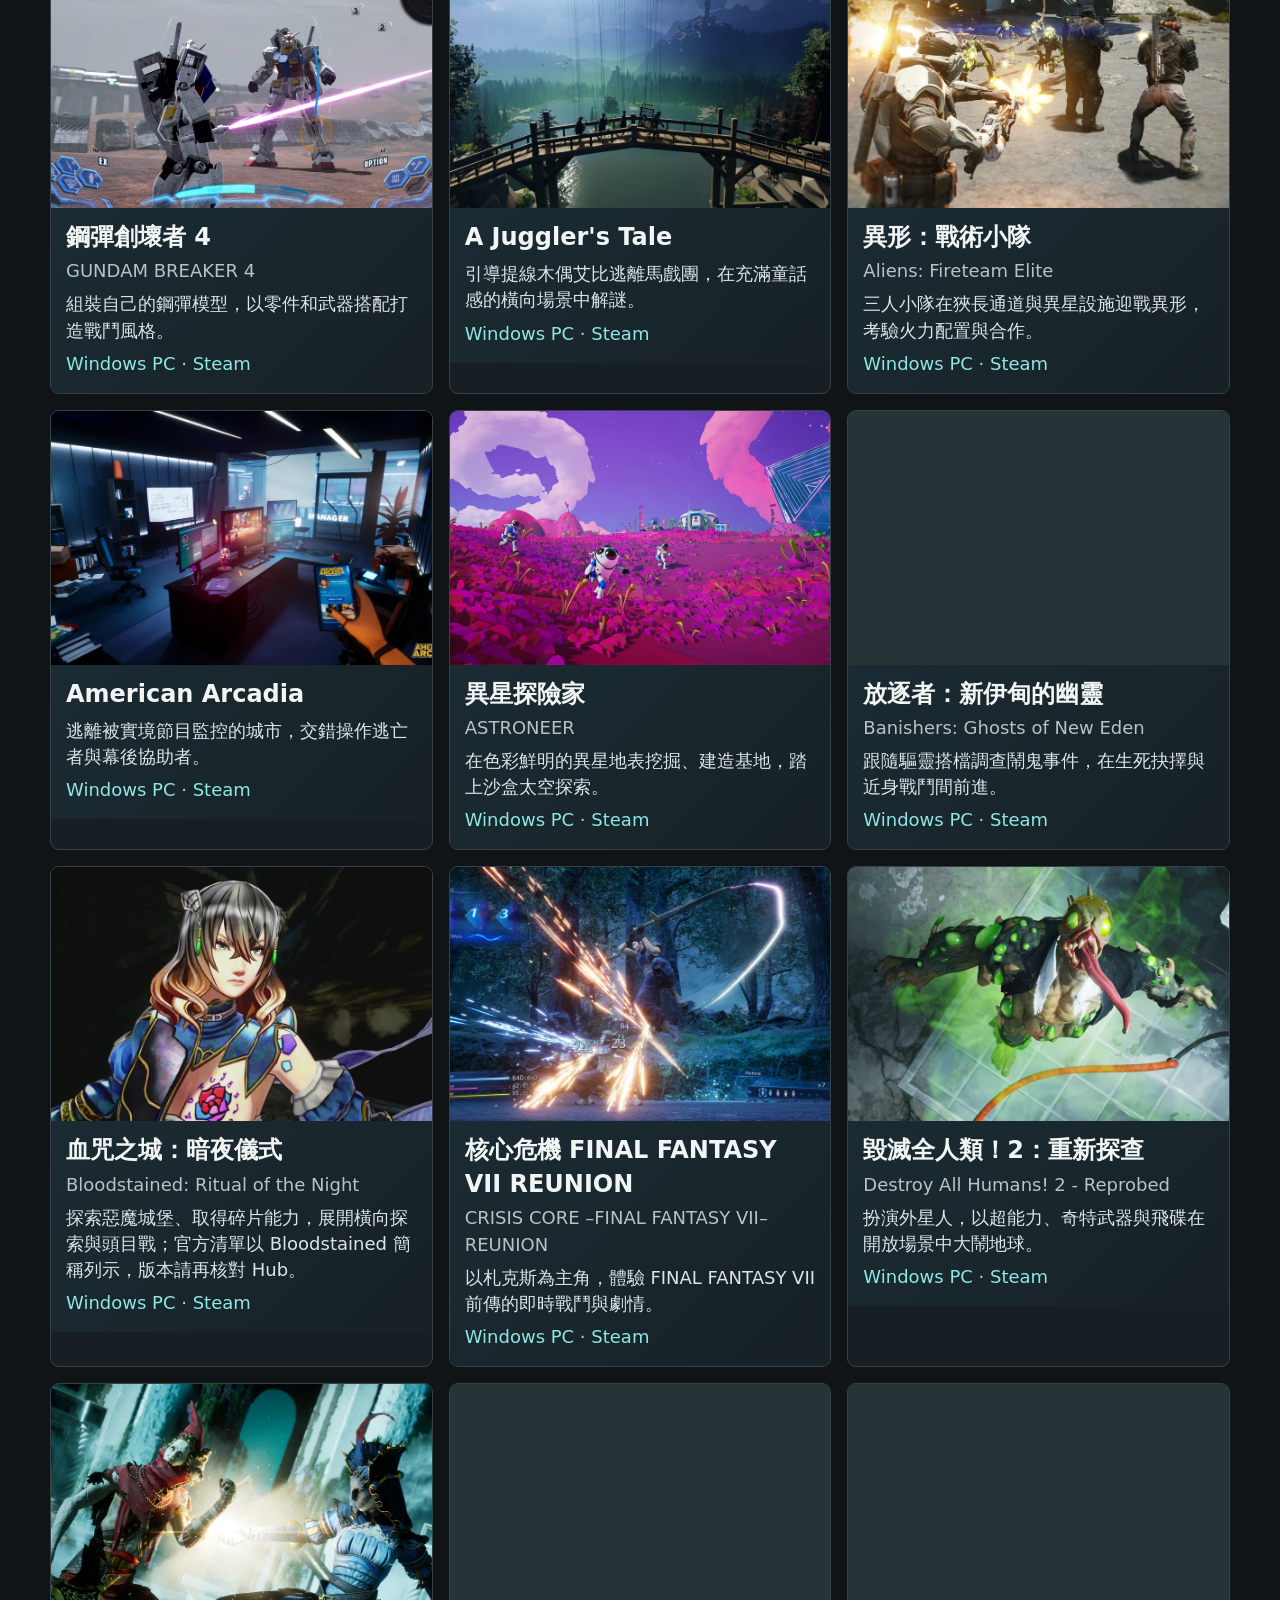
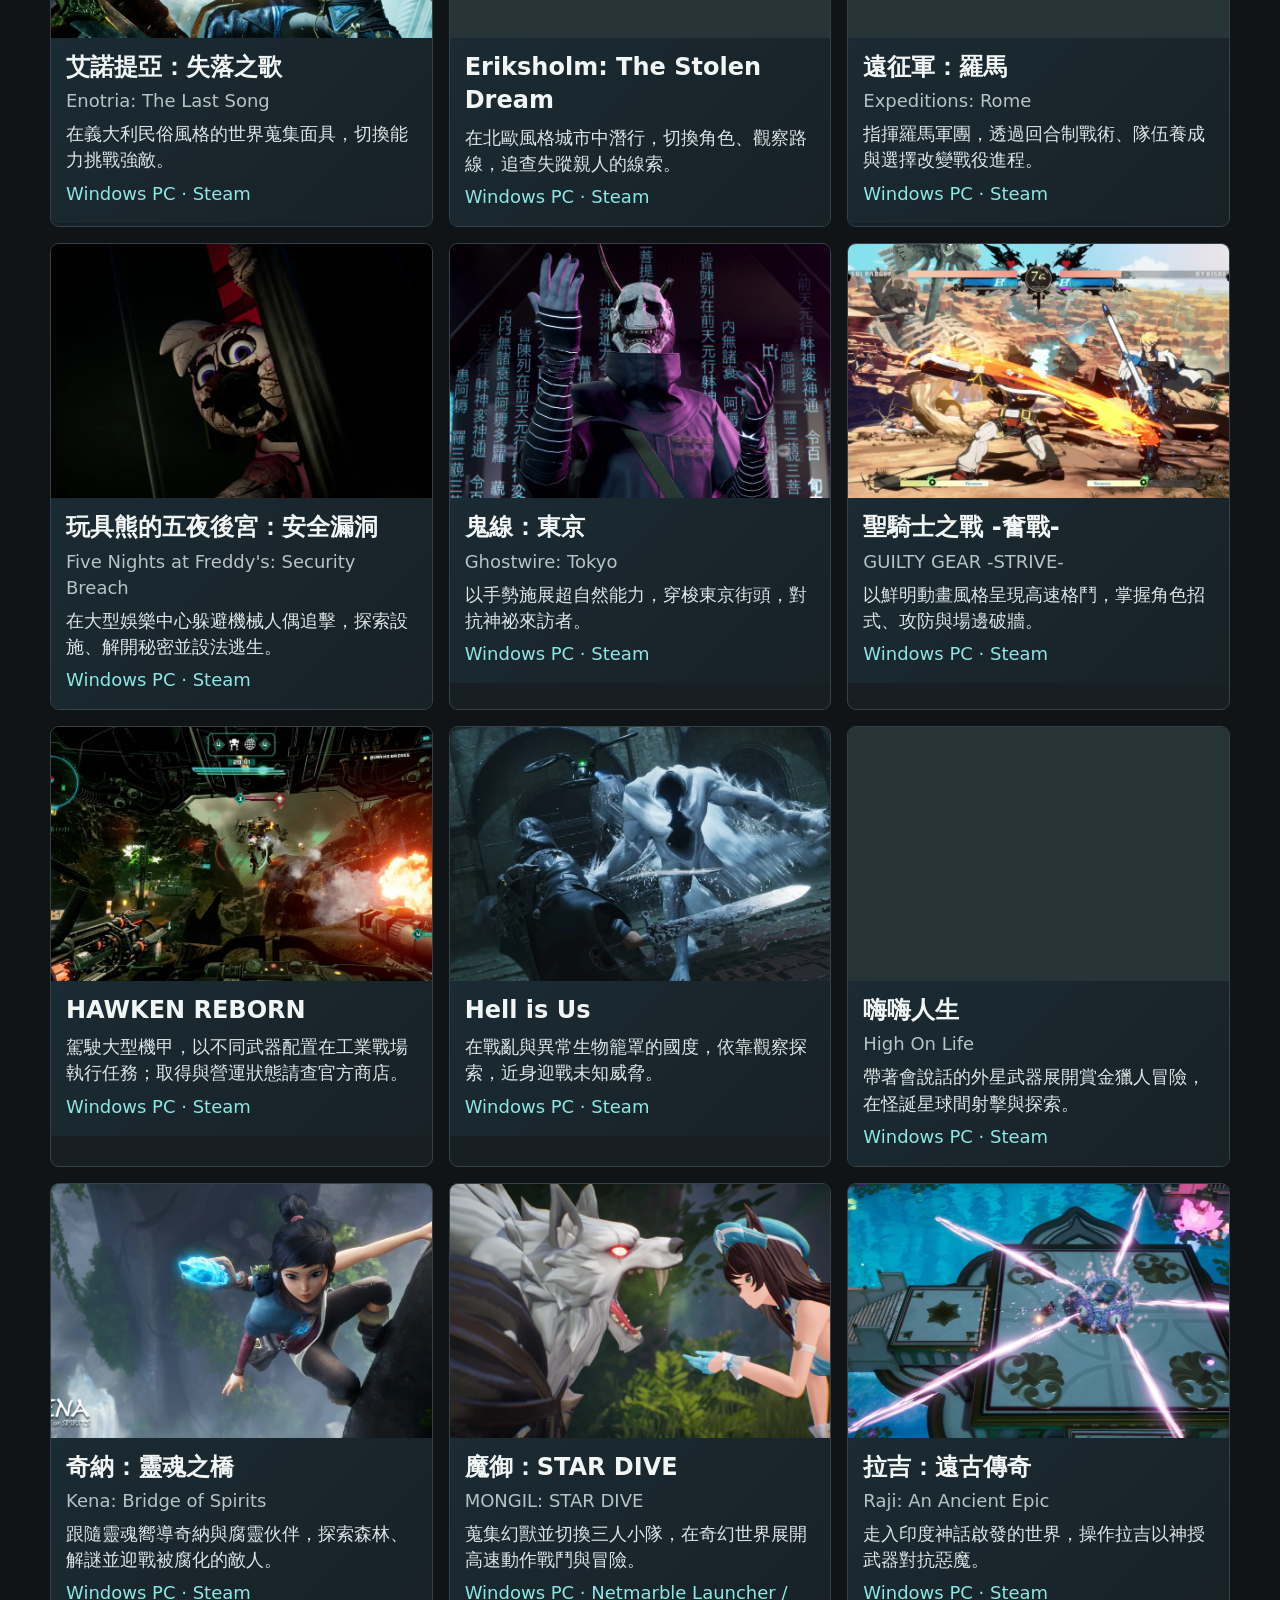
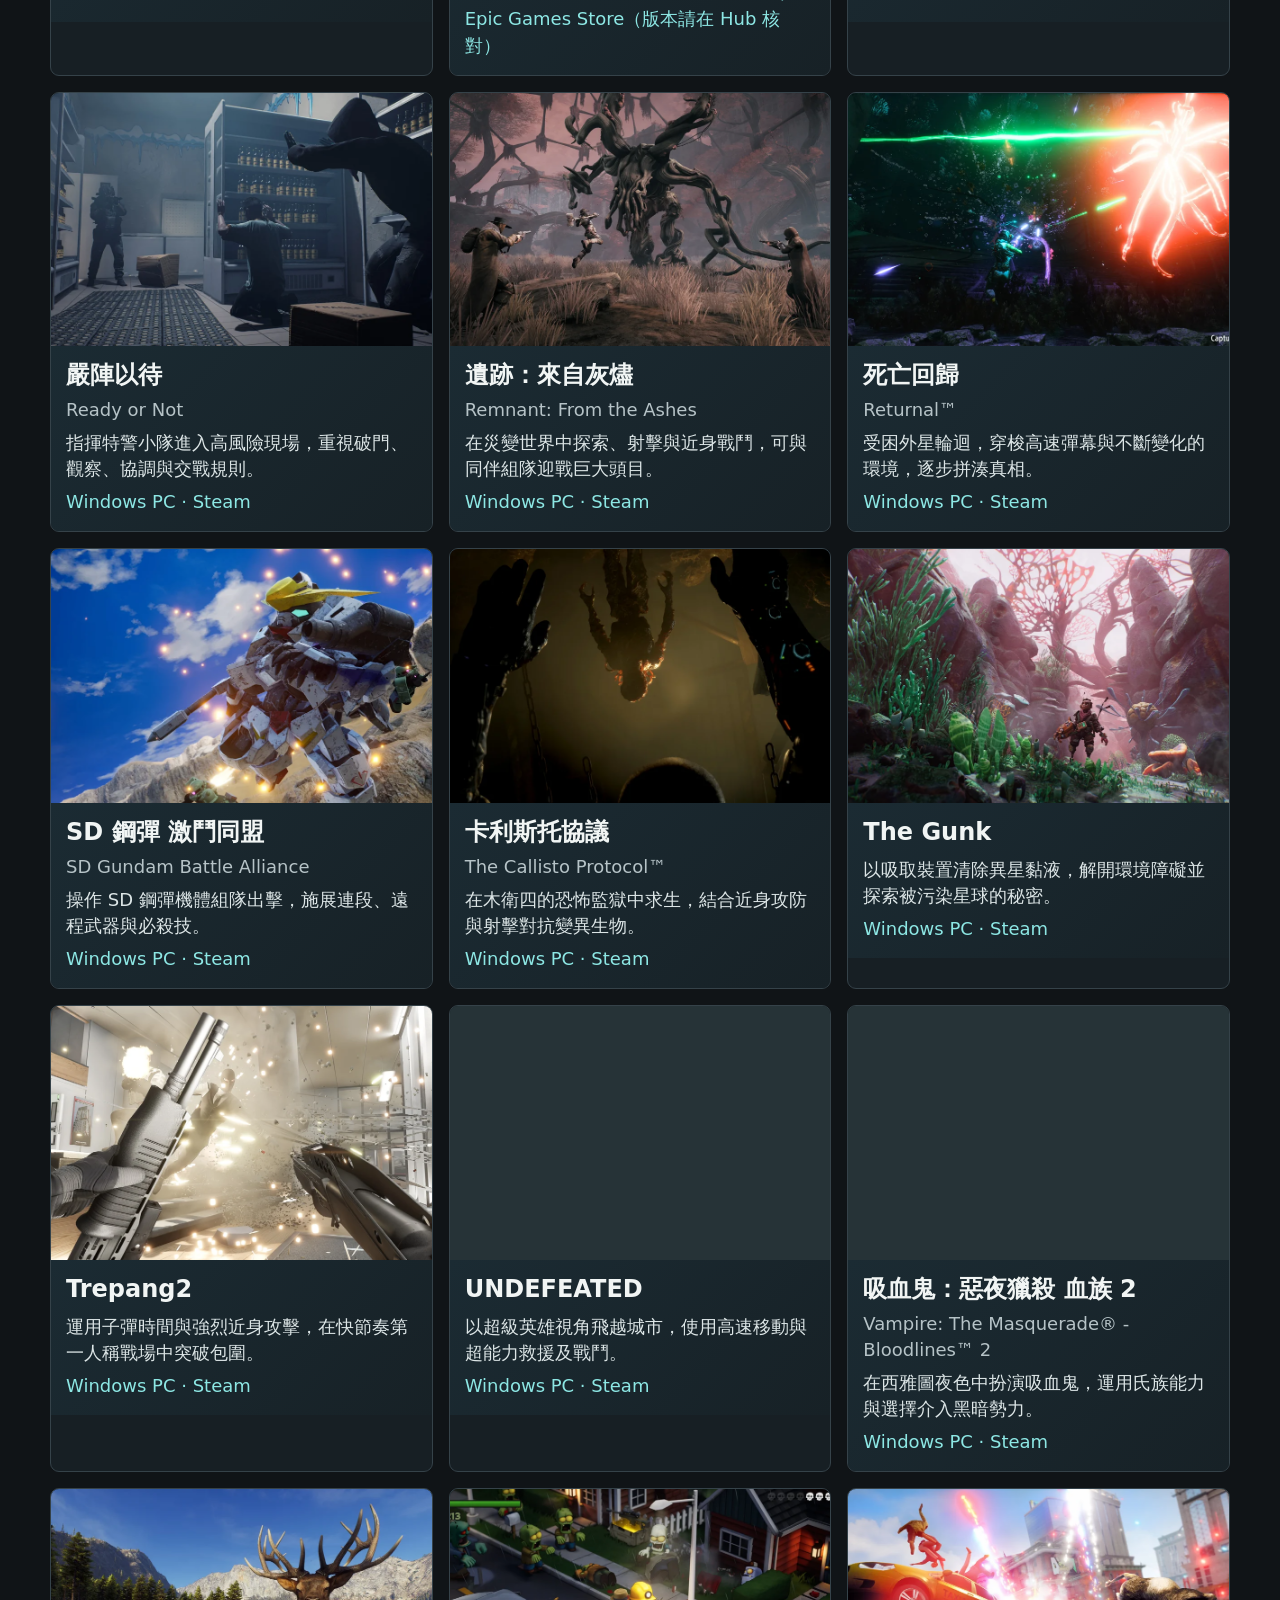
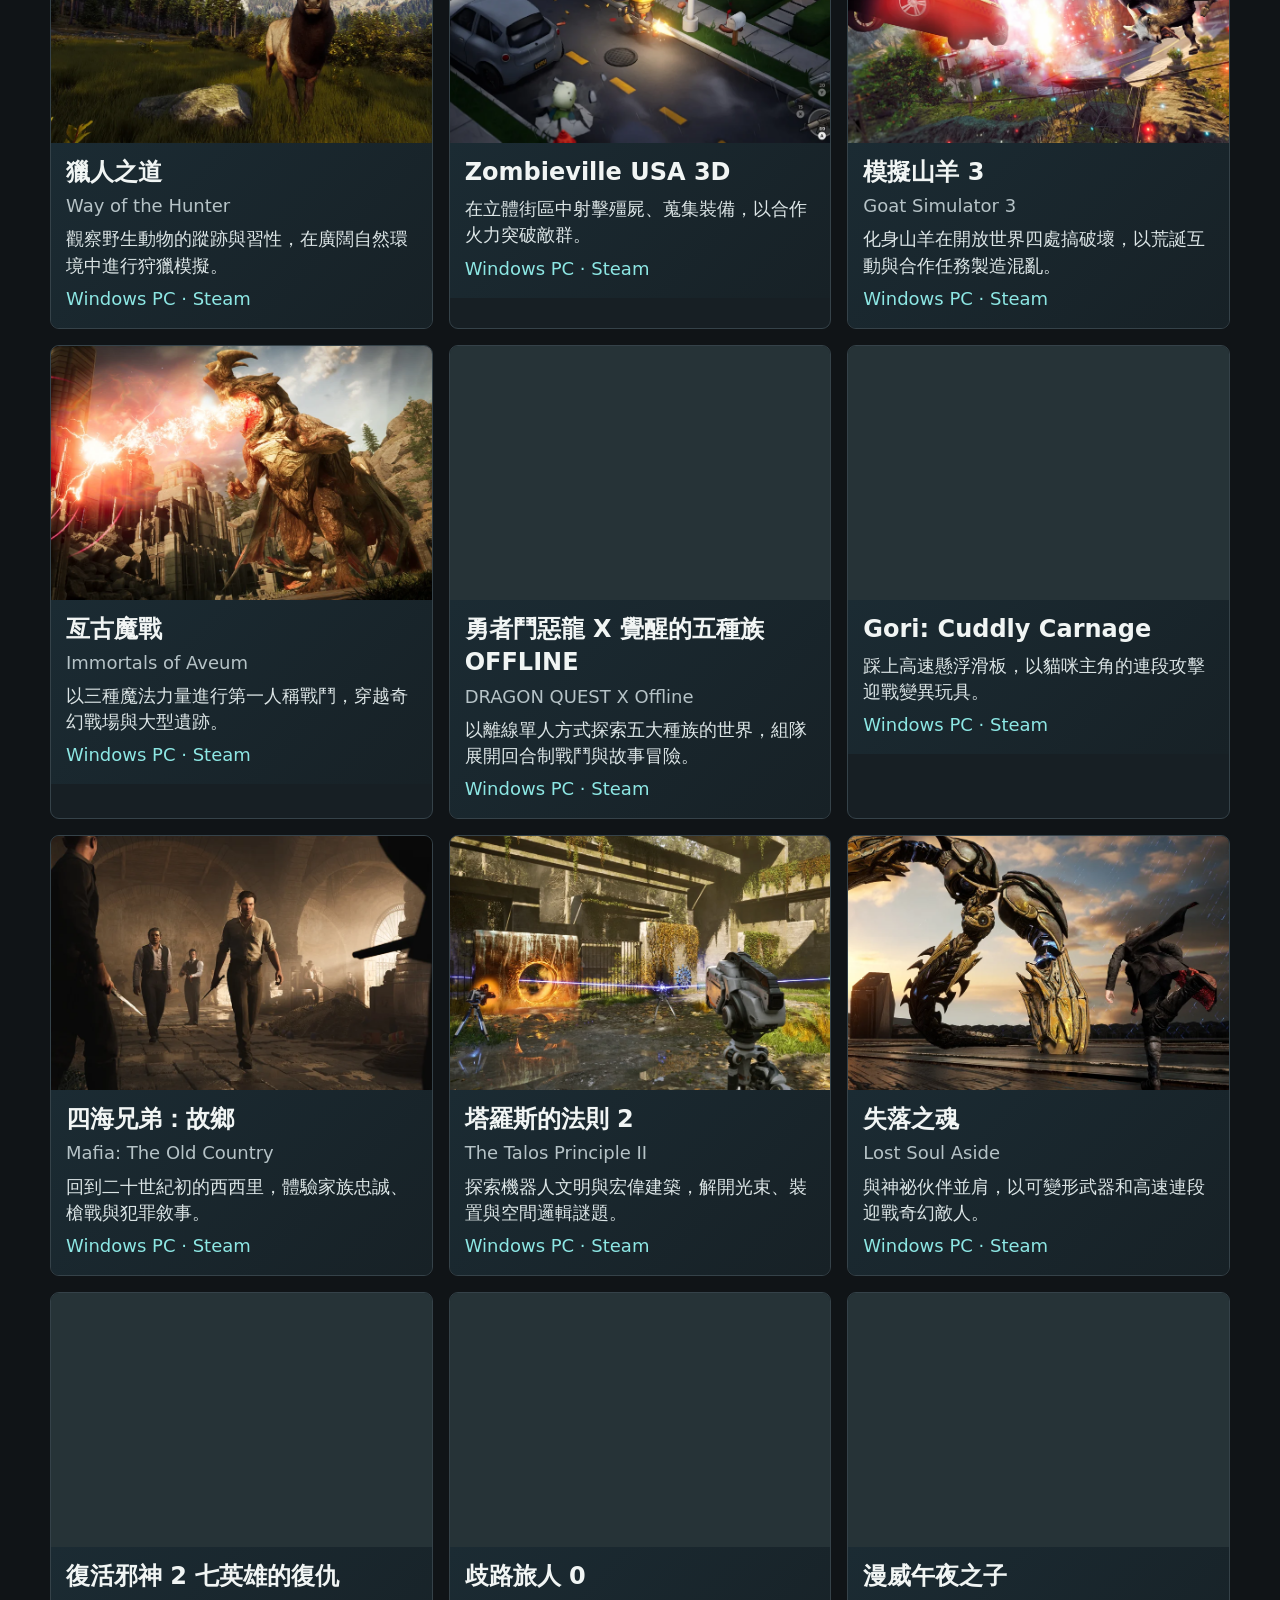
==== commit 9cd4d385: "Refine navigation with aligned icons and distinct surfaces" ====
--- a/index.html
+++ b/index.html
@@ -7,13 +7,13 @@
 <title>支援遊戲｜Odyssey 3D G90XF</title>
 <meta name="description" content="Odyssey 3D G90XF，27 吋 4K IPS 電競螢幕。看看裸視 3D 支援遊戲與簡易設定。">
 <meta property="og:image" content="https://hellopages.github.io/odyssey-3d/assets/wukong.webp">
-<link rel="stylesheet" href="style.css?v=20261111.27">
-<script src="games-motion.js?v=20261111.27-d3f527cbf7" defer></script>
+<link rel="stylesheet" href="style.css?v=20261111.28">
+<script src="games-motion.js?v=20261111.28-d3f527cbf7" defer></script>
 </head>
 <body data-page="games">
 <a class="skip" href="#main">跳到內容</a>
 <header><div class="header-inner"><div class="brand"><a href="index.html">Odyssey <b>3D</b></a></div>
-<nav aria-label="主要頁面"><a href="index.html" aria-current="page" class="game-invite nav-game-invite"><span class="invite-label">支援遊戲</span><svg class="invite-glint" viewBox="0 0 24 24" aria-hidden="true"><path d="M5 12 2 9"/><path d="M11 8 11 2"/><path d="M17 11 22 6"/></svg></a><a href="setup.html">設定小幫手</a></nav></div></header>
+<nav aria-label="主要頁面"><a href="index.html" aria-current="page" class="game-invite nav-game-invite"><span class="nav-symbol"><svg viewBox="0 0 24 24" aria-hidden="true"><path d="M7 7h10c2 0 3 1 3.5 3l1 6c.5 3-2 4-4 2l-2-2h-7l-2 2c-2 2-4.5 1-4-2l1-6C4 8 5 7 7 7zM7 10v5M4.5 12.5h5"/><circle cx="16" cy="10.5" r=".65"/><circle cx="18.5" cy="13" r=".65"/></svg><svg class="invite-glint" viewBox="0 0 24 24" aria-hidden="true"><path d="M5 12 2 9"/><path d="M11 8 11 2"/><path d="M17 11 22 6"/></svg></span><span class="nav-caption">支援遊戲</span></a><a href="setup.html"><span class="nav-symbol"><svg viewBox="0 0 24 24" aria-hidden="true"><path d="M5 3v7m0 4v7M12 3v2m0 4v12M19 3v11m0 4v3M2 10h6v4H2zM9 5h6v4H9zM16 14h6v4h-6z"/></svg></span><span class="nav-caption">設定小幫手</span></a></nav></div></header>
 <main id="main"><section class="catalog">
 <div class="catalog-intro">
 <div class="catalog-particles" aria-hidden="true"></div>
--- a/style.css
+++ b/style.css
@@ -411,25 +411,35 @@
  .spec-list > div:nth-child(odd) { background:#17262b; }
 }
 
-nav { display:grid; grid-auto-flow:column; grid-auto-columns:auto; gap:0; border:1px solid #52666f; background:#19272d; }
-nav a { position:relative; justify-content:center; min-height:48px; padding:10px 12px; background:transparent; border:0; border-radius:0; font-weight:400; color:#d2dde0; }
-nav a + a { border-left:1px solid #52666f; }
-nav a::after { content:""; position:absolute; inset:auto 0 0; height:3px; background:transparent; }
-nav a[aria-current] { background:#29454c; color:#b4f3ed; }
-nav a[aria-current]::after { background:currentColor; }
-nav a:hover { background:#24383f; color:#edf9f6; }
-nav .nav-game-invite { background:#29271e; color:#ffe29a; border-color:#52666f; animation:none; }
-nav .nav-game-invite[aria-current] { background:#44371e; color:#ffe29a; border-color:#52666f; }
-nav .nav-game-invite .invite-label { animation:comic-hop 4.8s cubic-bezier(.22,.8,.3,1) infinite; }
-nav .invite-glint { right:0; top:-3px; width:17px; height:17px; }
-@media(prefers-reduced-motion:reduce) { nav .nav-game-invite .invite-label { animation:none; } }
+/* Four distinct optical navigation destinations; no table grid or closed button frames. */
+nav { display:grid; grid-auto-flow:column; grid-auto-columns:auto; gap:12px; border:0; background:none; }
+nav a { position:relative; display:flex; flex-direction:column; justify-content:center; gap:7px; min-height:78px; padding:10px 12px 12px; background:linear-gradient(180deg,#1b273140,#18242d90); border:0; border-radius:0; font-weight:400; color:#c5d2d8; transition:background .2s,color .2s; }
+nav a + a { border:0; }
+nav a::after { content:""; position:absolute; inset:auto 12px 0; height:1px; background:#526674; }
+nav a[aria-current] { background:linear-gradient(180deg,#233a4540,#263f4d);color:#b5f3ef; border-color:transparent; }
+nav a[aria-current]::after { background:#b5f3ef; height:2px; }
+nav a:hover { color:#fff; background:#243640; }
+nav .nav-game-invite,nav .nav-game-invite[aria-current] { color:#ffe2a0; border:0; animation:none; }
+nav .nav-game-invite[aria-current] { background:linear-gradient(180deg,#40332340,#393227); }
+nav .nav-game-invite[aria-current]::after { background:#ffe2a0; }
+.nav-symbol { position:relative; height:23px; width:27px; display:flex; align-items:center; justify-content:center; }
+.nav-symbol > svg:not(.invite-glint) { width:23px; height:23px; fill:none; stroke:currentColor; stroke-width:1.5; stroke-linecap:round; stroke-linejoin:round; }
+.nav-symbol .icon-depth { opacity:.5; }
+.nav-caption { display:block; white-space:nowrap; line-height:1.25; }
+nav a[href="qr.html"] .nav-symbol > svg { width:1em; height:1em; }
+nav .nav-game-invite .nav-symbol { animation:nav-heartbeat 4.8s cubic-bezier(.22,.8,.3,1) infinite; }
+nav .invite-glint { right:-9px; top:-6px; width:15px; height:15px; }
+@keyframes nav-heartbeat {0%,5%,30%,100%{transform:translateY(0)}12%{transform:translateY(-4px)}18%{transform:translateY(0)}23%{transform:translateY(-2px)}}
+@media(prefers-reduced-motion:reduce) { nav .nav-game-invite .nav-symbol { animation:none; } }
 @media(max-width:650px) {
- .header-inner { width:calc(100% - 16px); gap:10px; padding-bottom:10px; }
- .header-inner .brand { padding-inline:8px; }
- nav { width:100%; grid-auto-flow:column; grid-template-columns:none; grid-auto-columns:auto; gap:0; }
- nav a { font-size:clamp(16px,4.6vw,18px); padding:7px 2px; }
- nav .scan-icon { margin-left:2px; }
- .section,.game-card { scroll-margin-top:115px; }
+ .header-inner { width:calc(100% - 24px); gap:12px; padding-bottom:12px; }
+ .header-inner .brand { padding-inline:4px; }
+ nav { width:100%; grid-auto-flow:column; grid-template-columns:none; grid-auto-columns:auto; gap:6px; }
+ nav a { font-size:clamp(16px,4.6vw,18px); padding:9px 3px 11px; min-height:76px; }
+ nav a::after { left:8px; right:8px; }
+ .section,.game-card { scroll-margin-top:145px; }
+ .product-hero .product-specs { gap:10px; }
+ .product-hero .product-specs dt,.product-hero .product-specs dd { white-space:nowrap; }
 }
 .game-media:not(.is-playing) .game-sparks,.game-media[data-view] .game-sparks { opacity:0; }
 /* Four independent live windows rearrange inside the same physical monitor. */
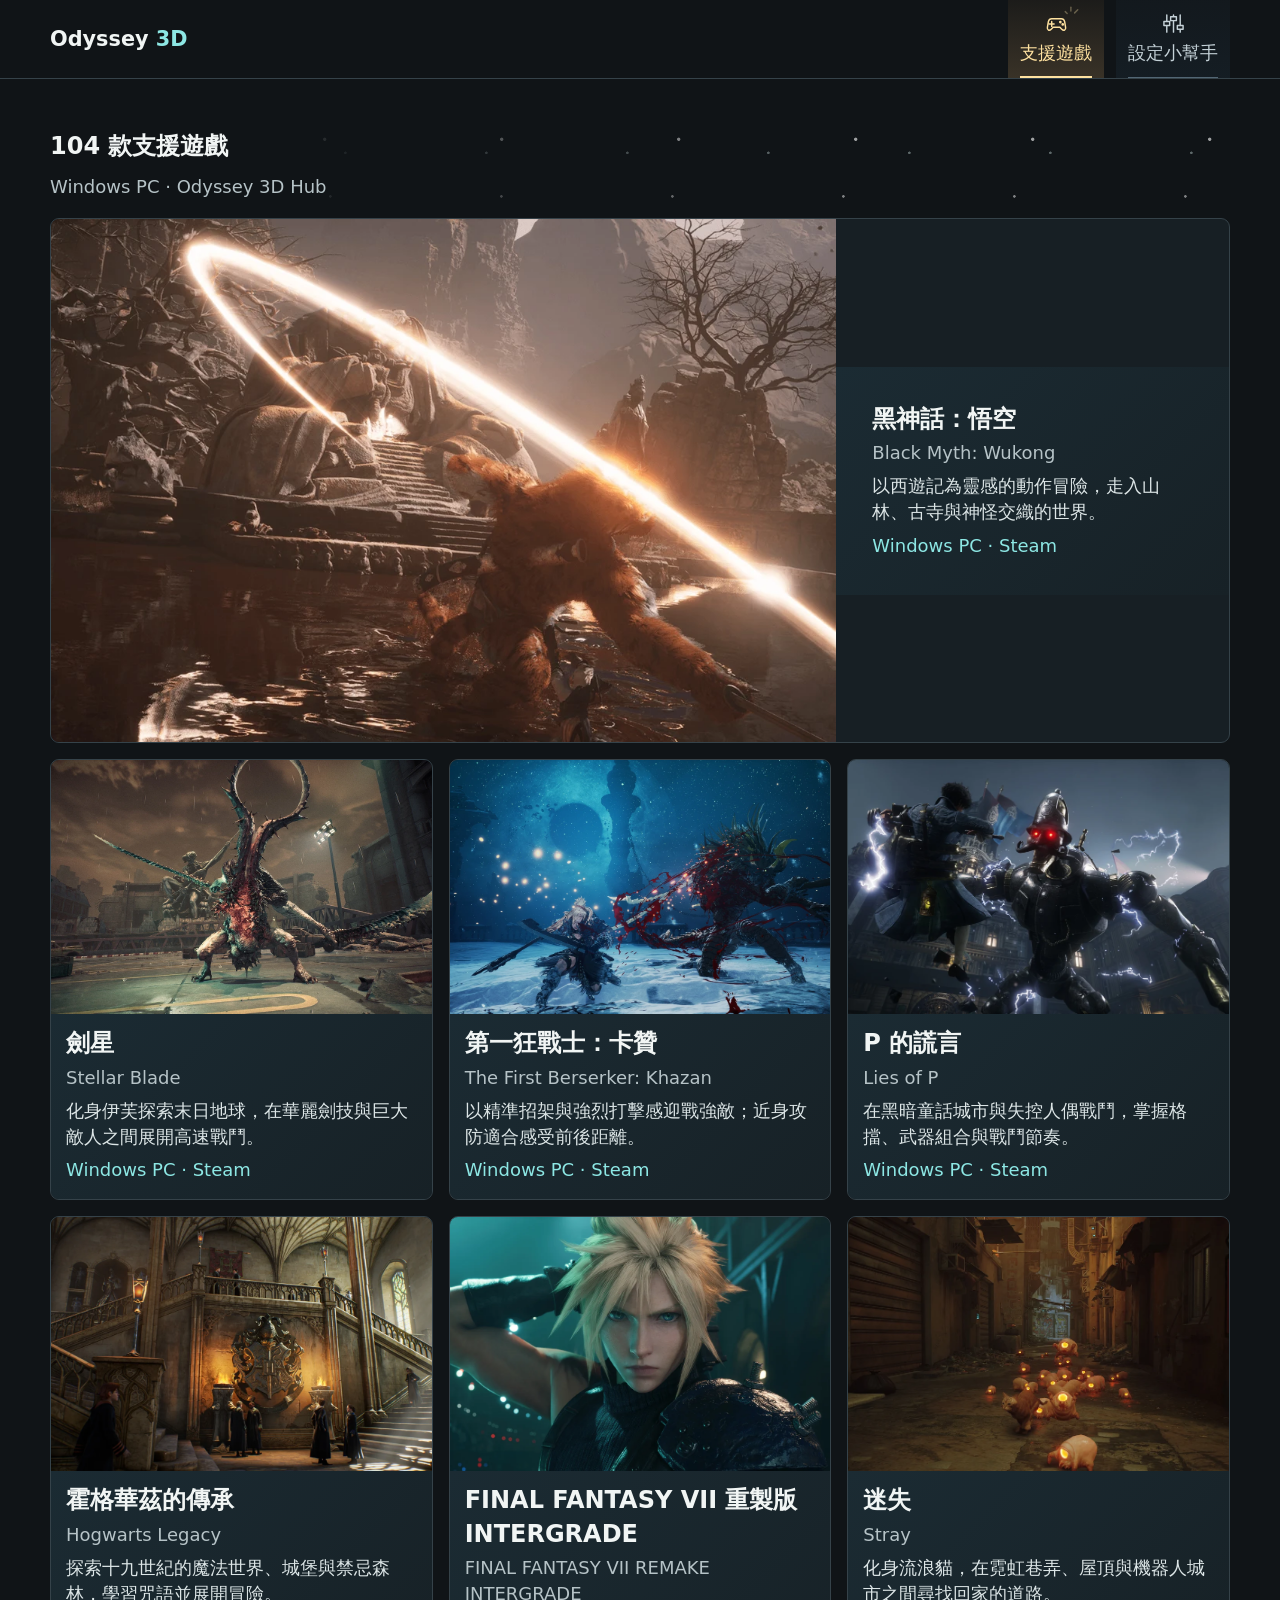
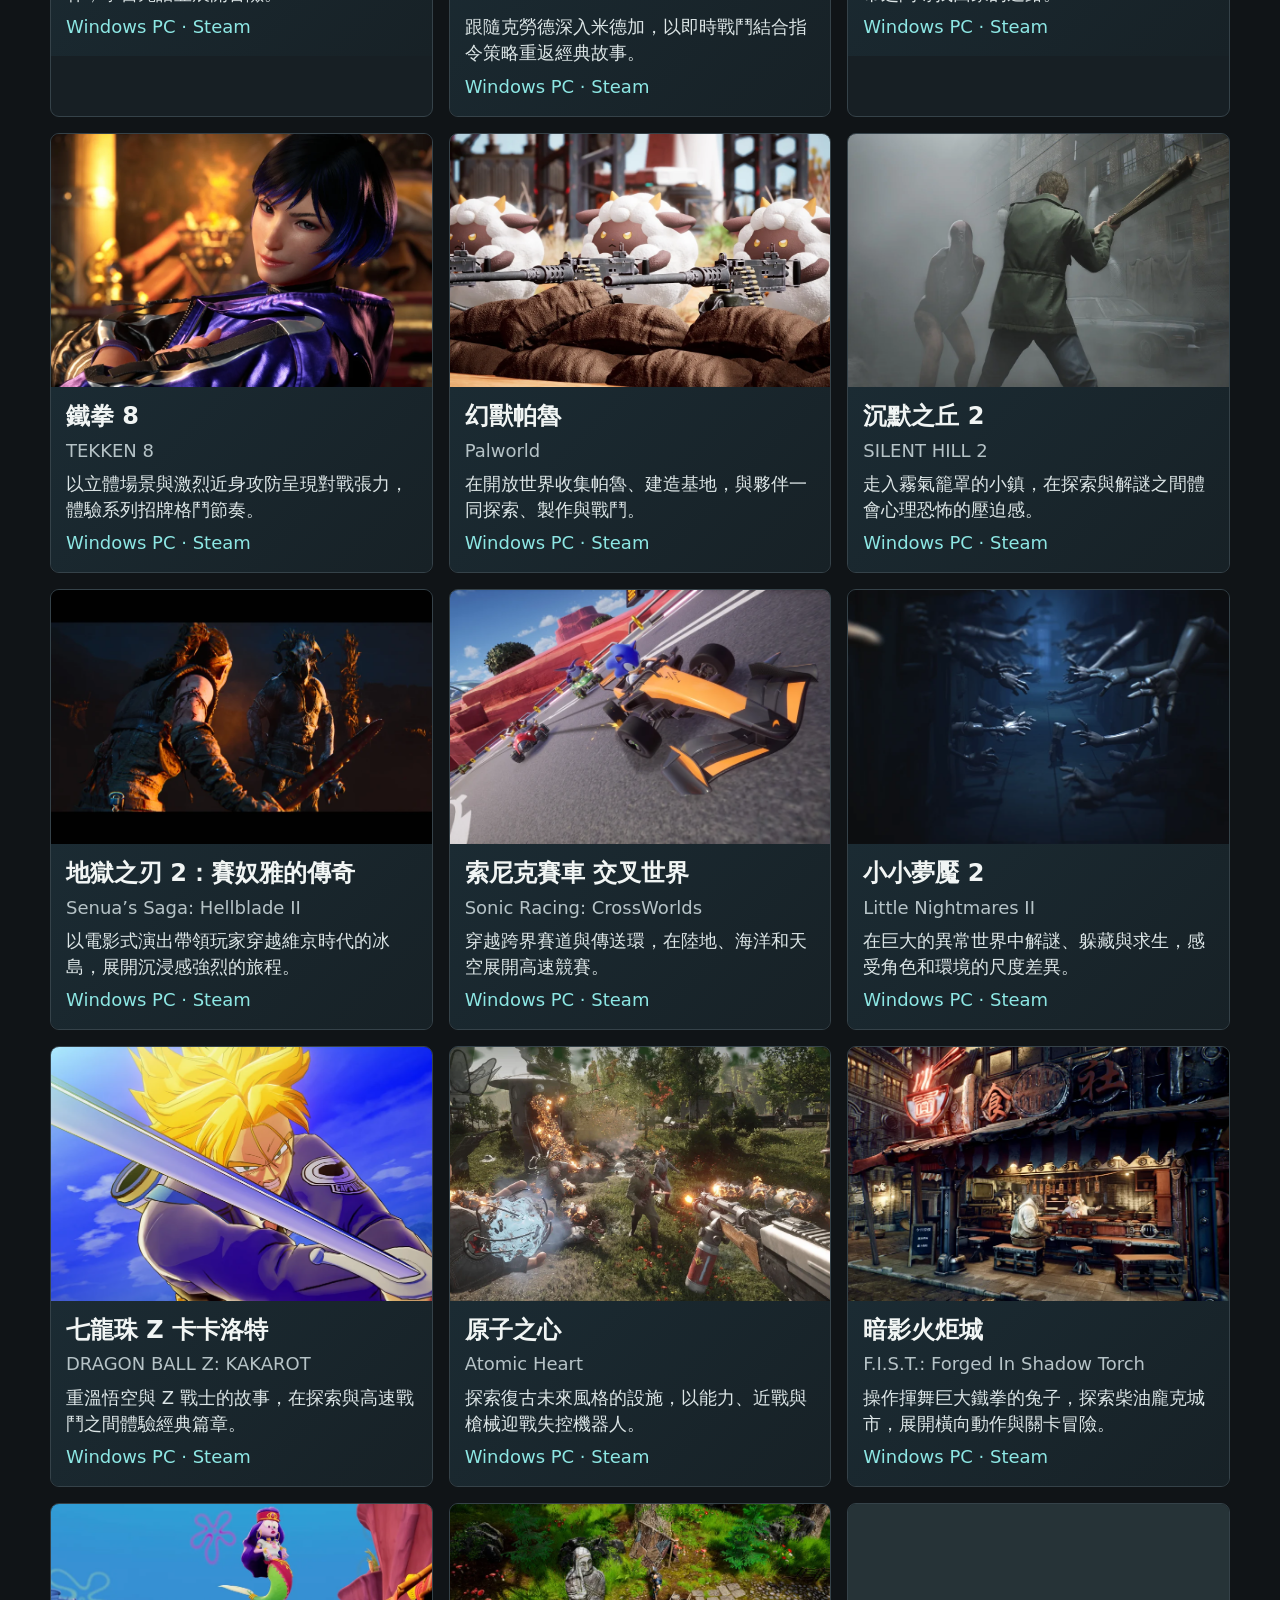
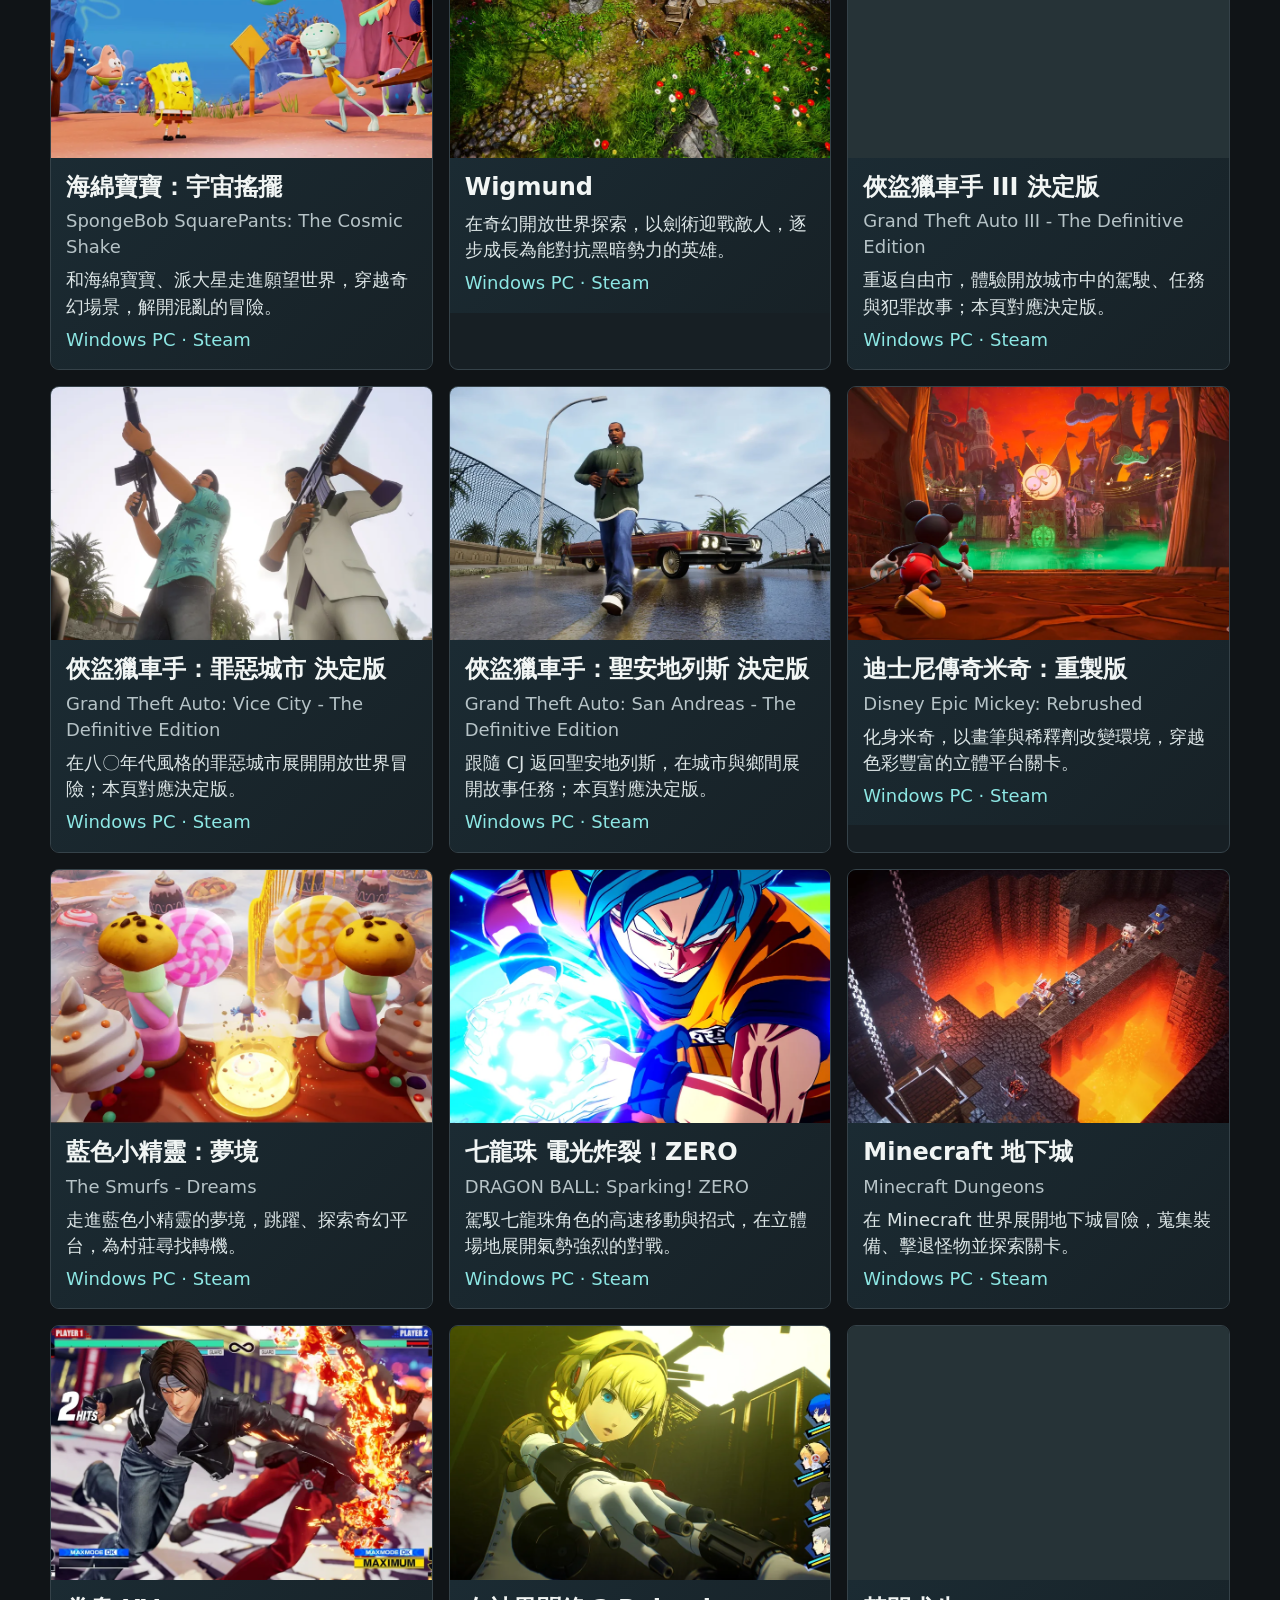
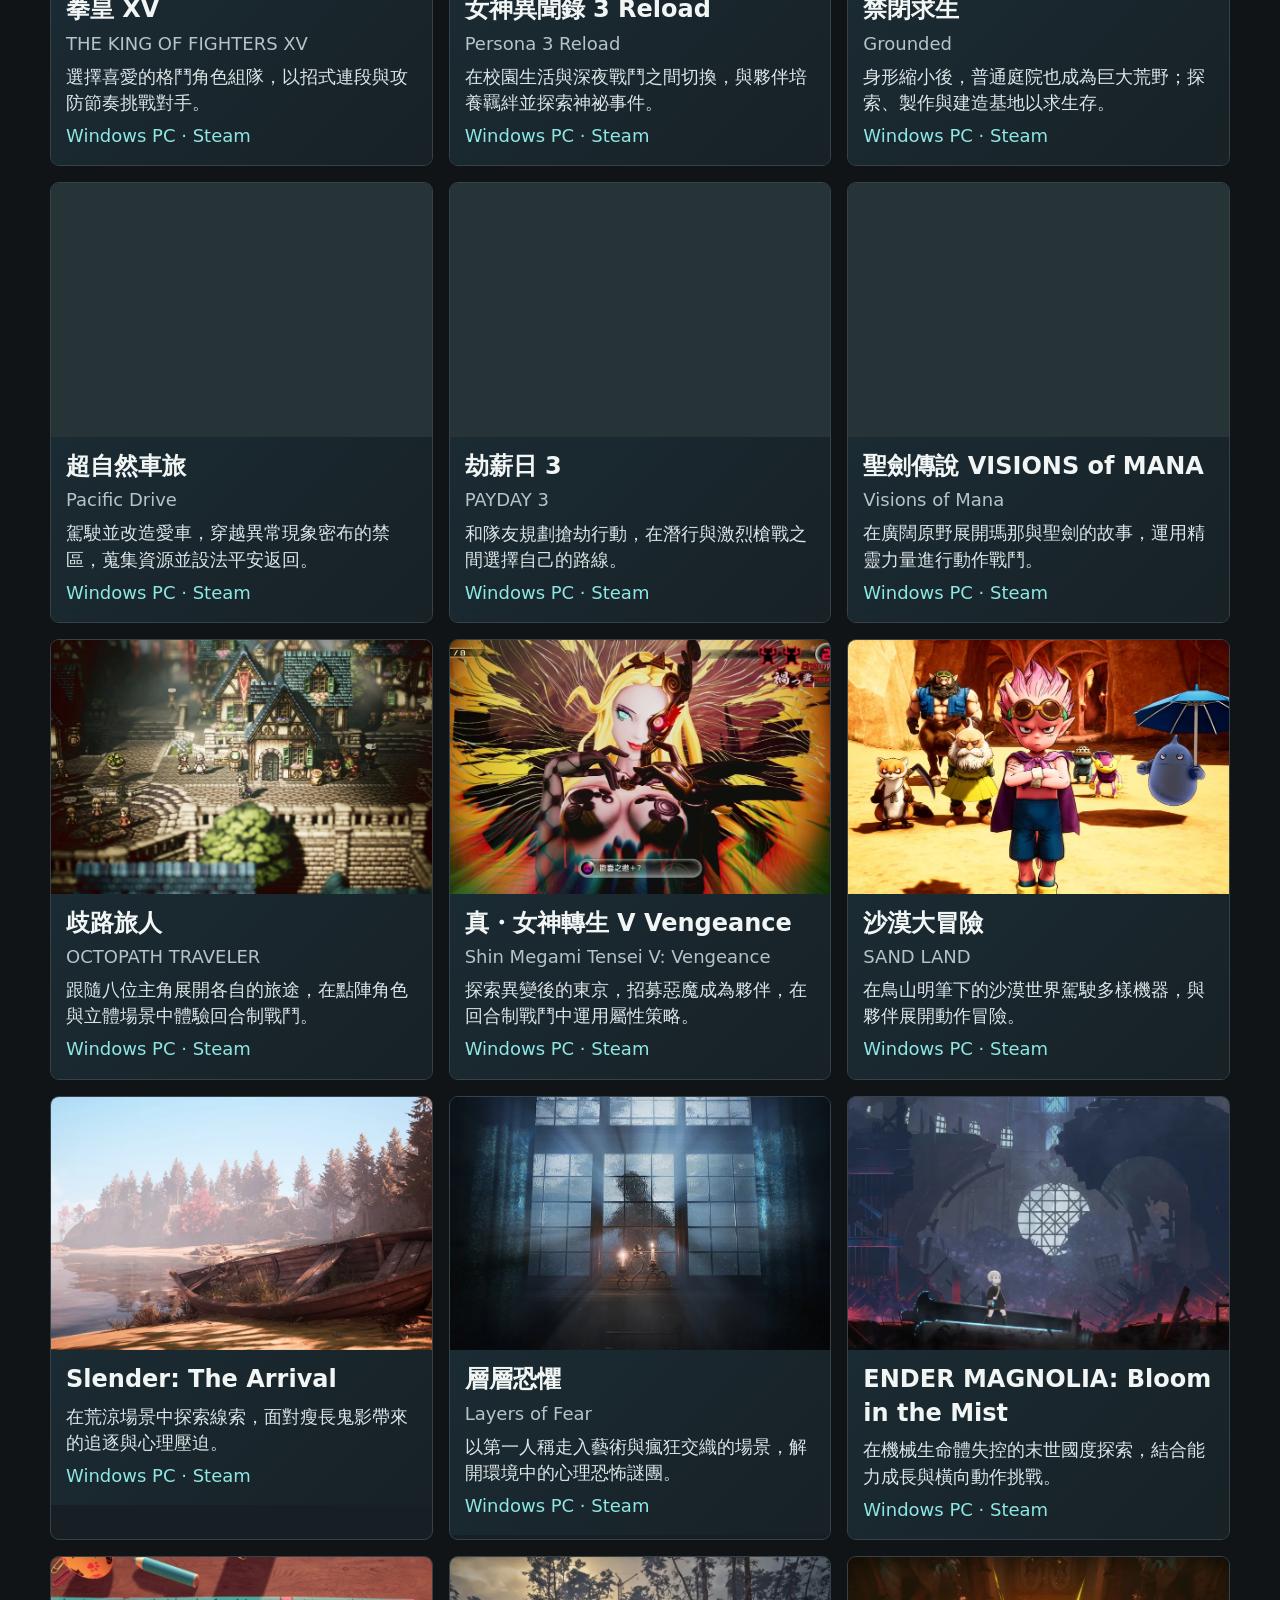
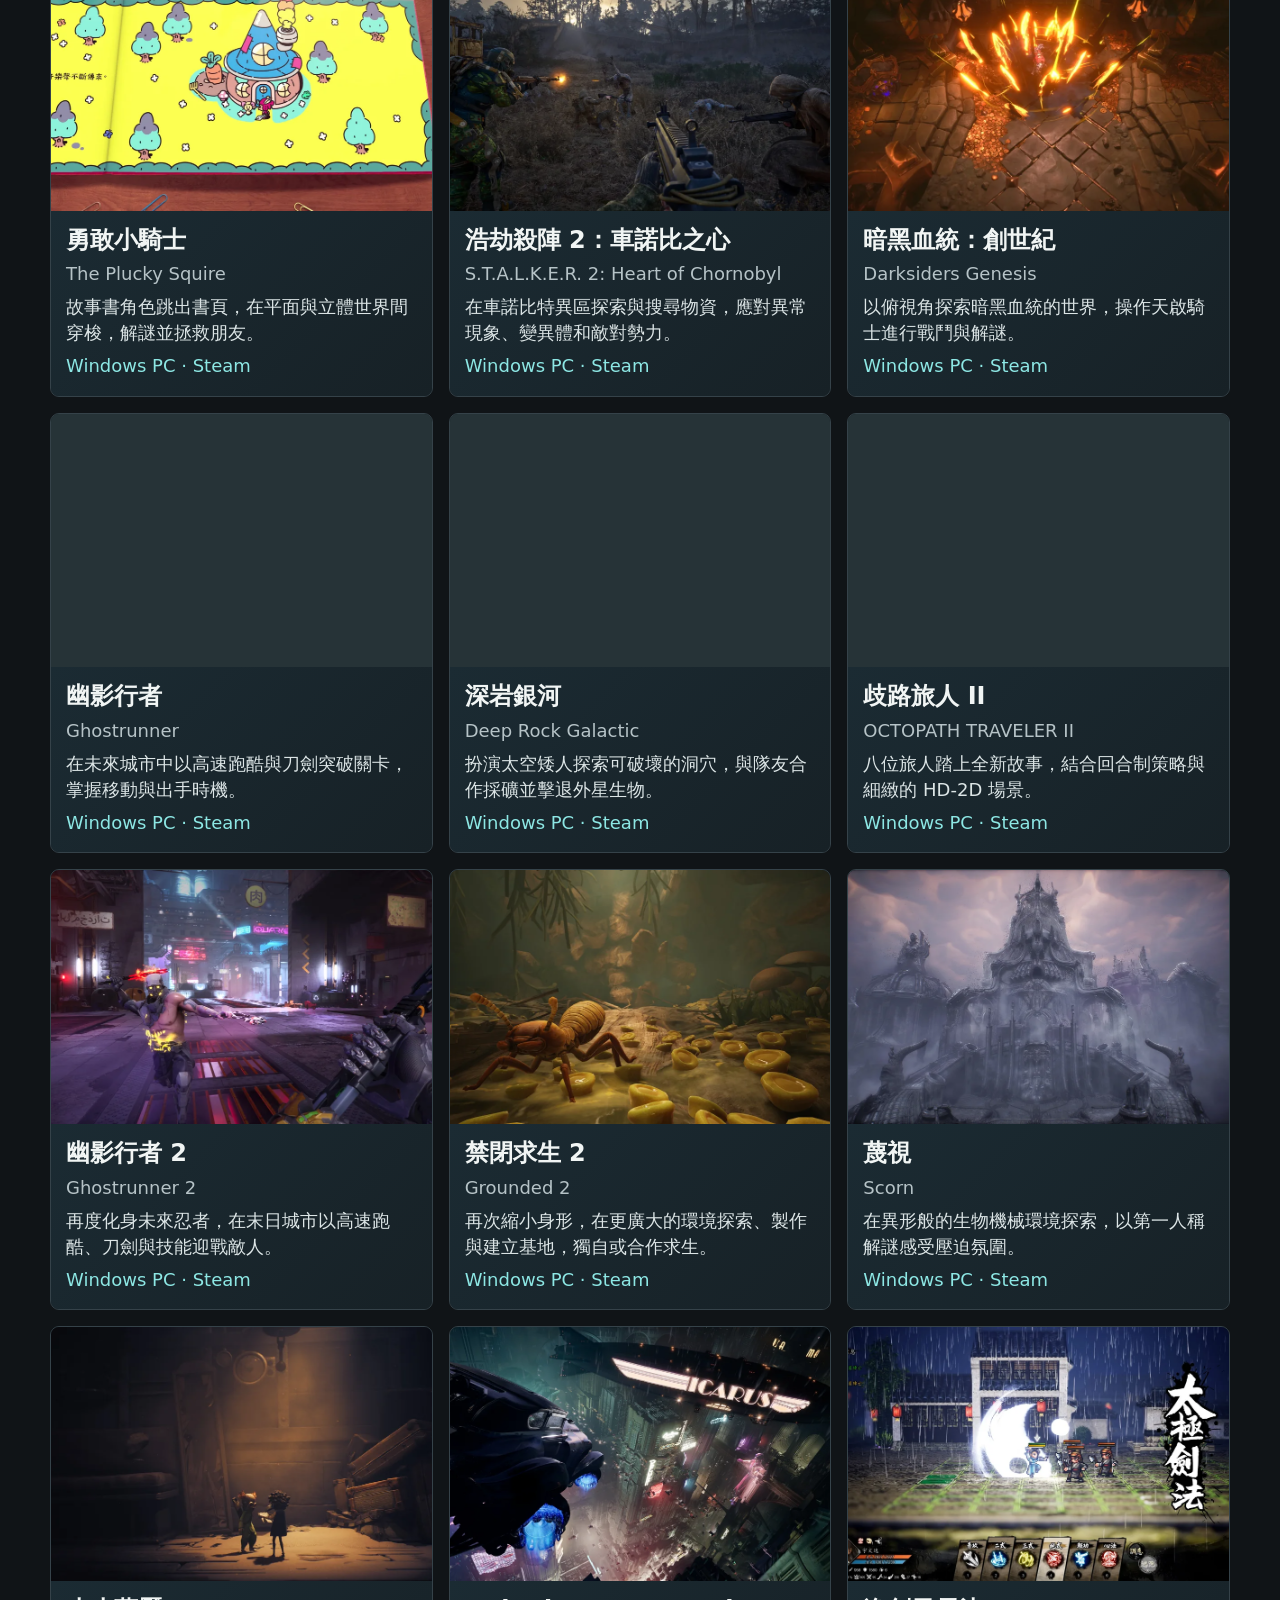
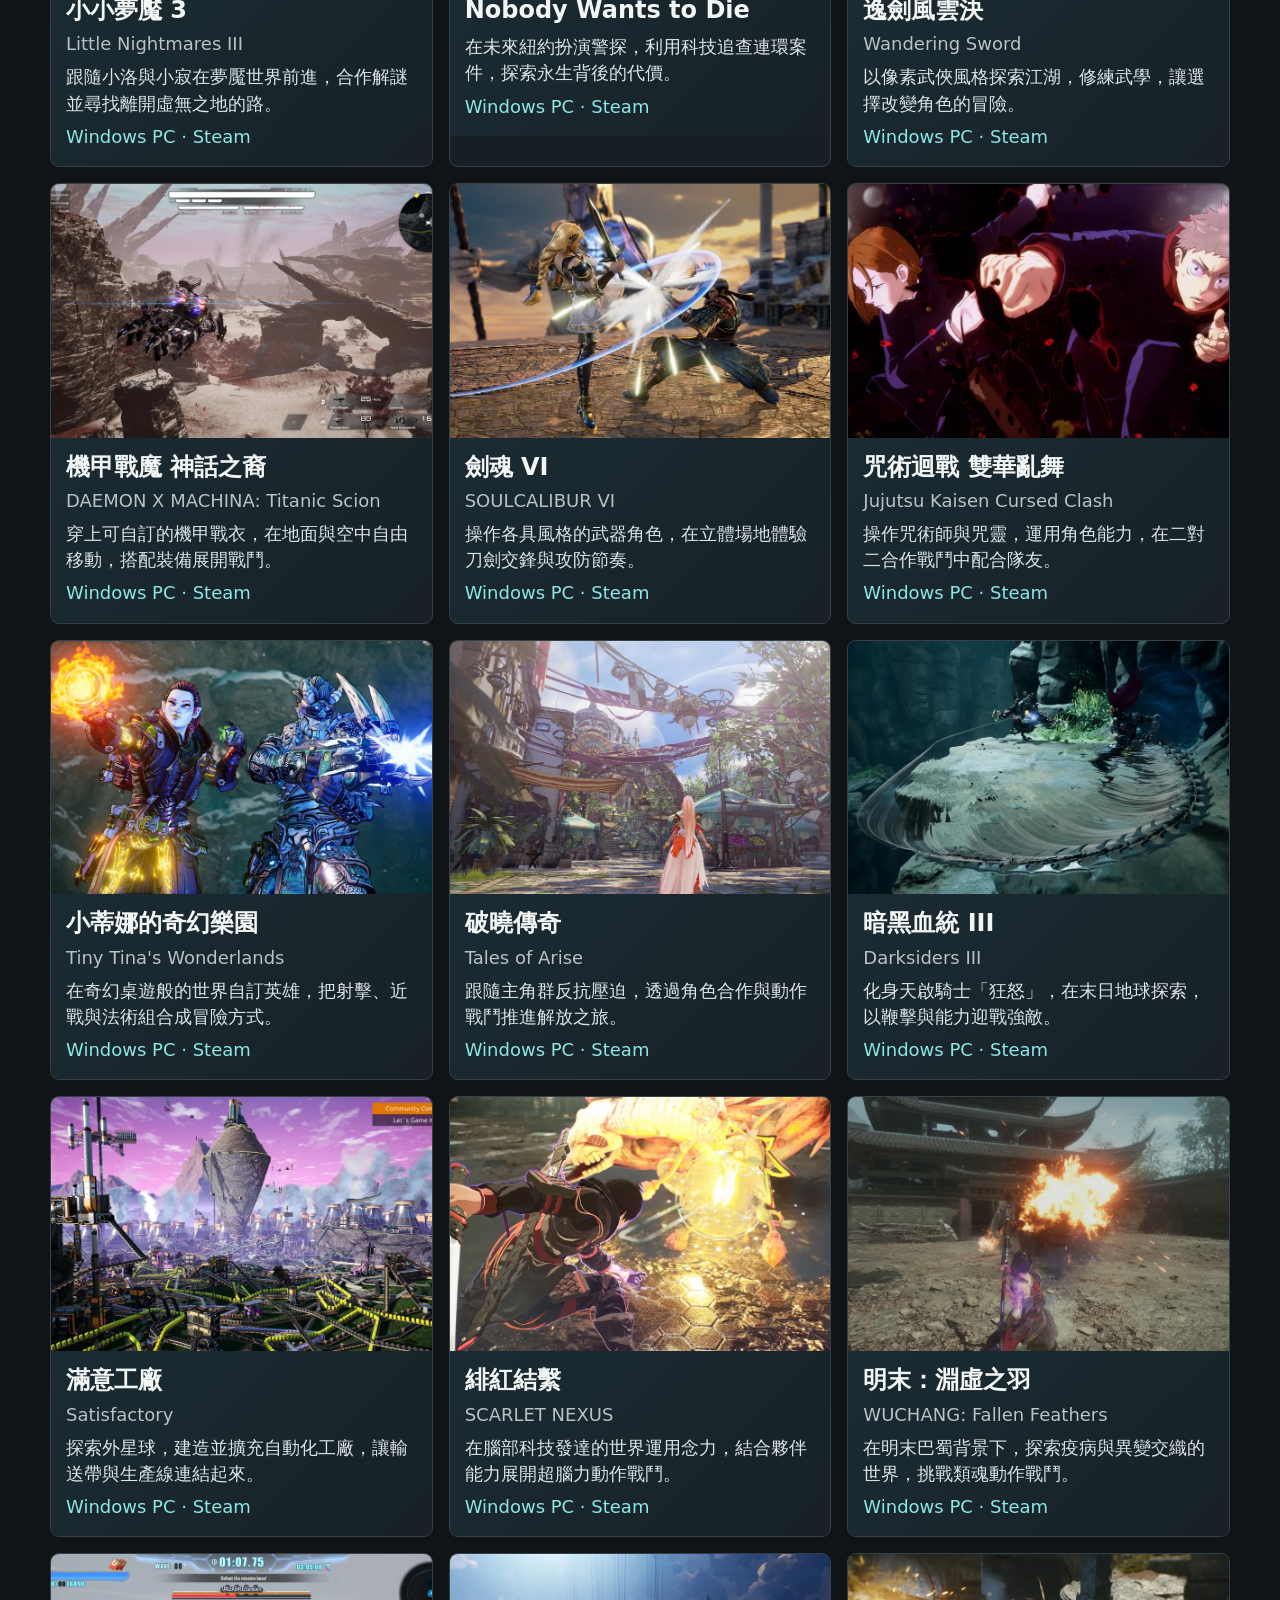
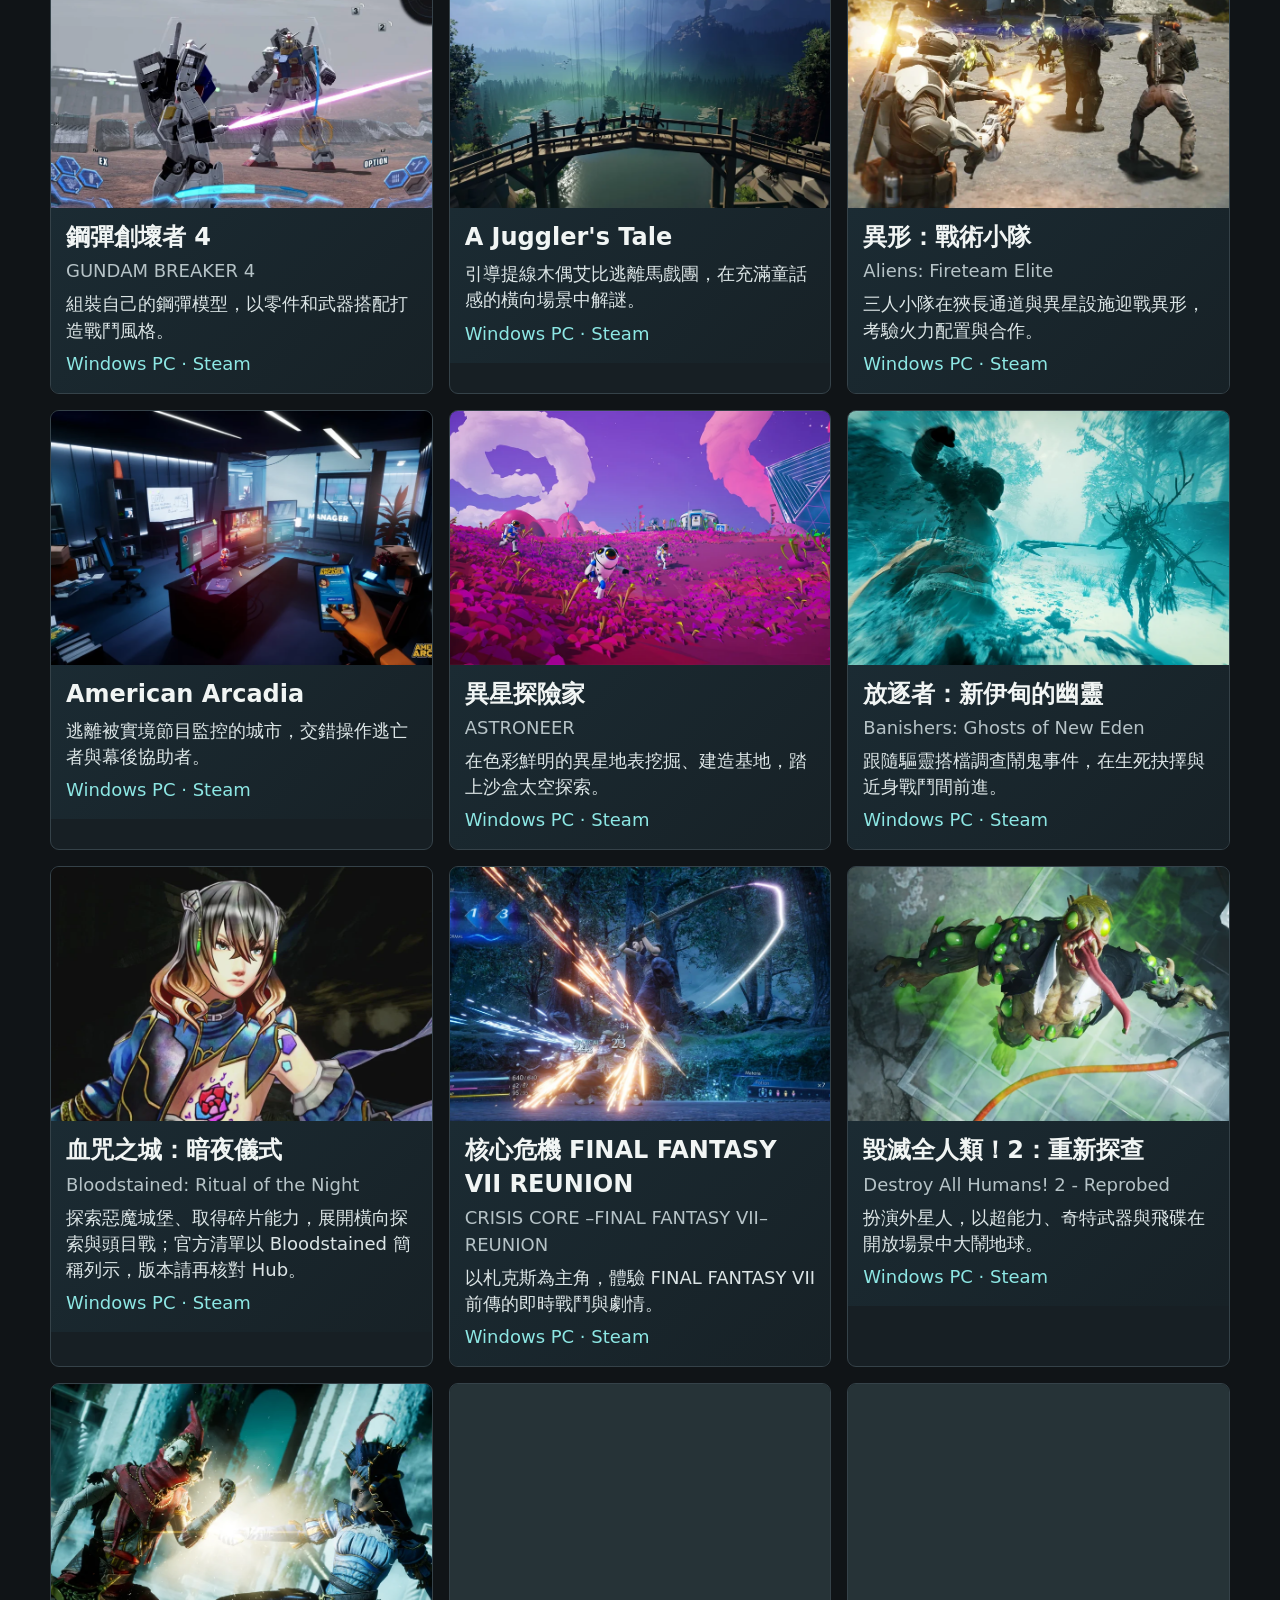
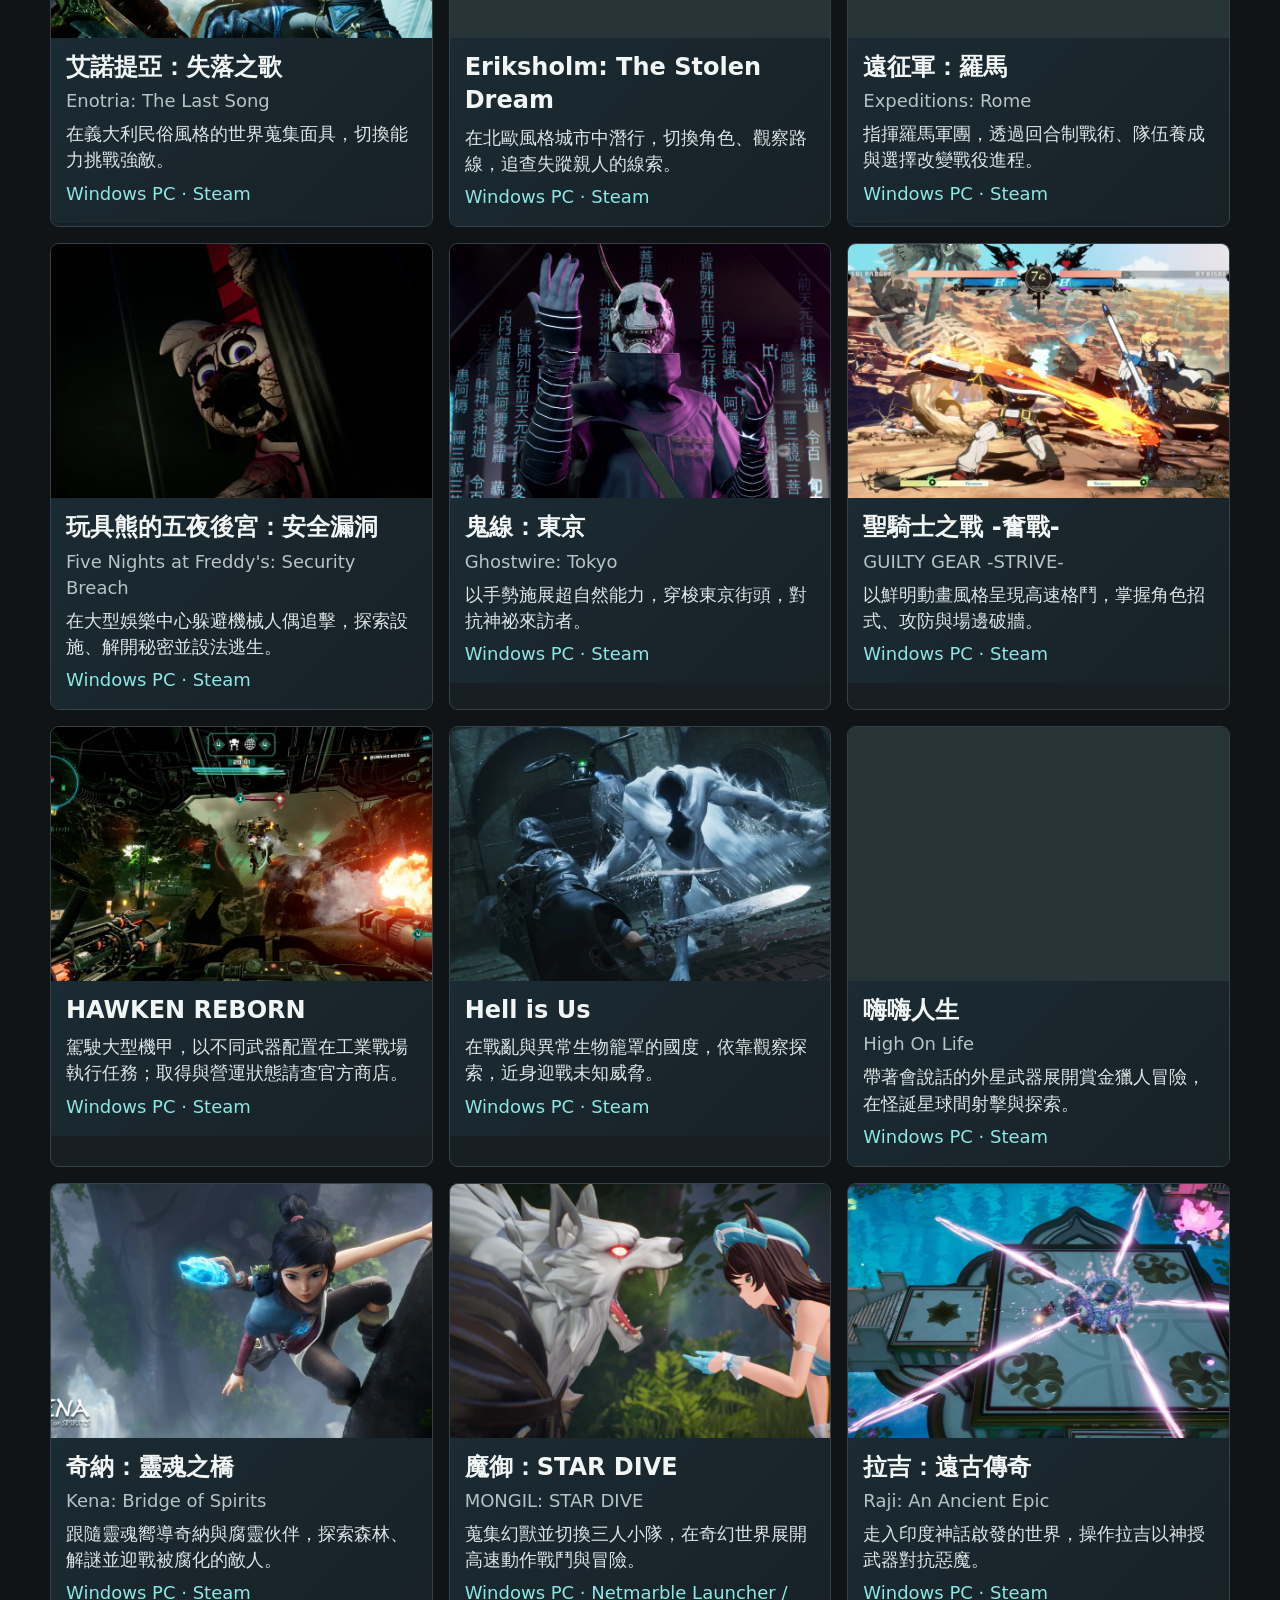
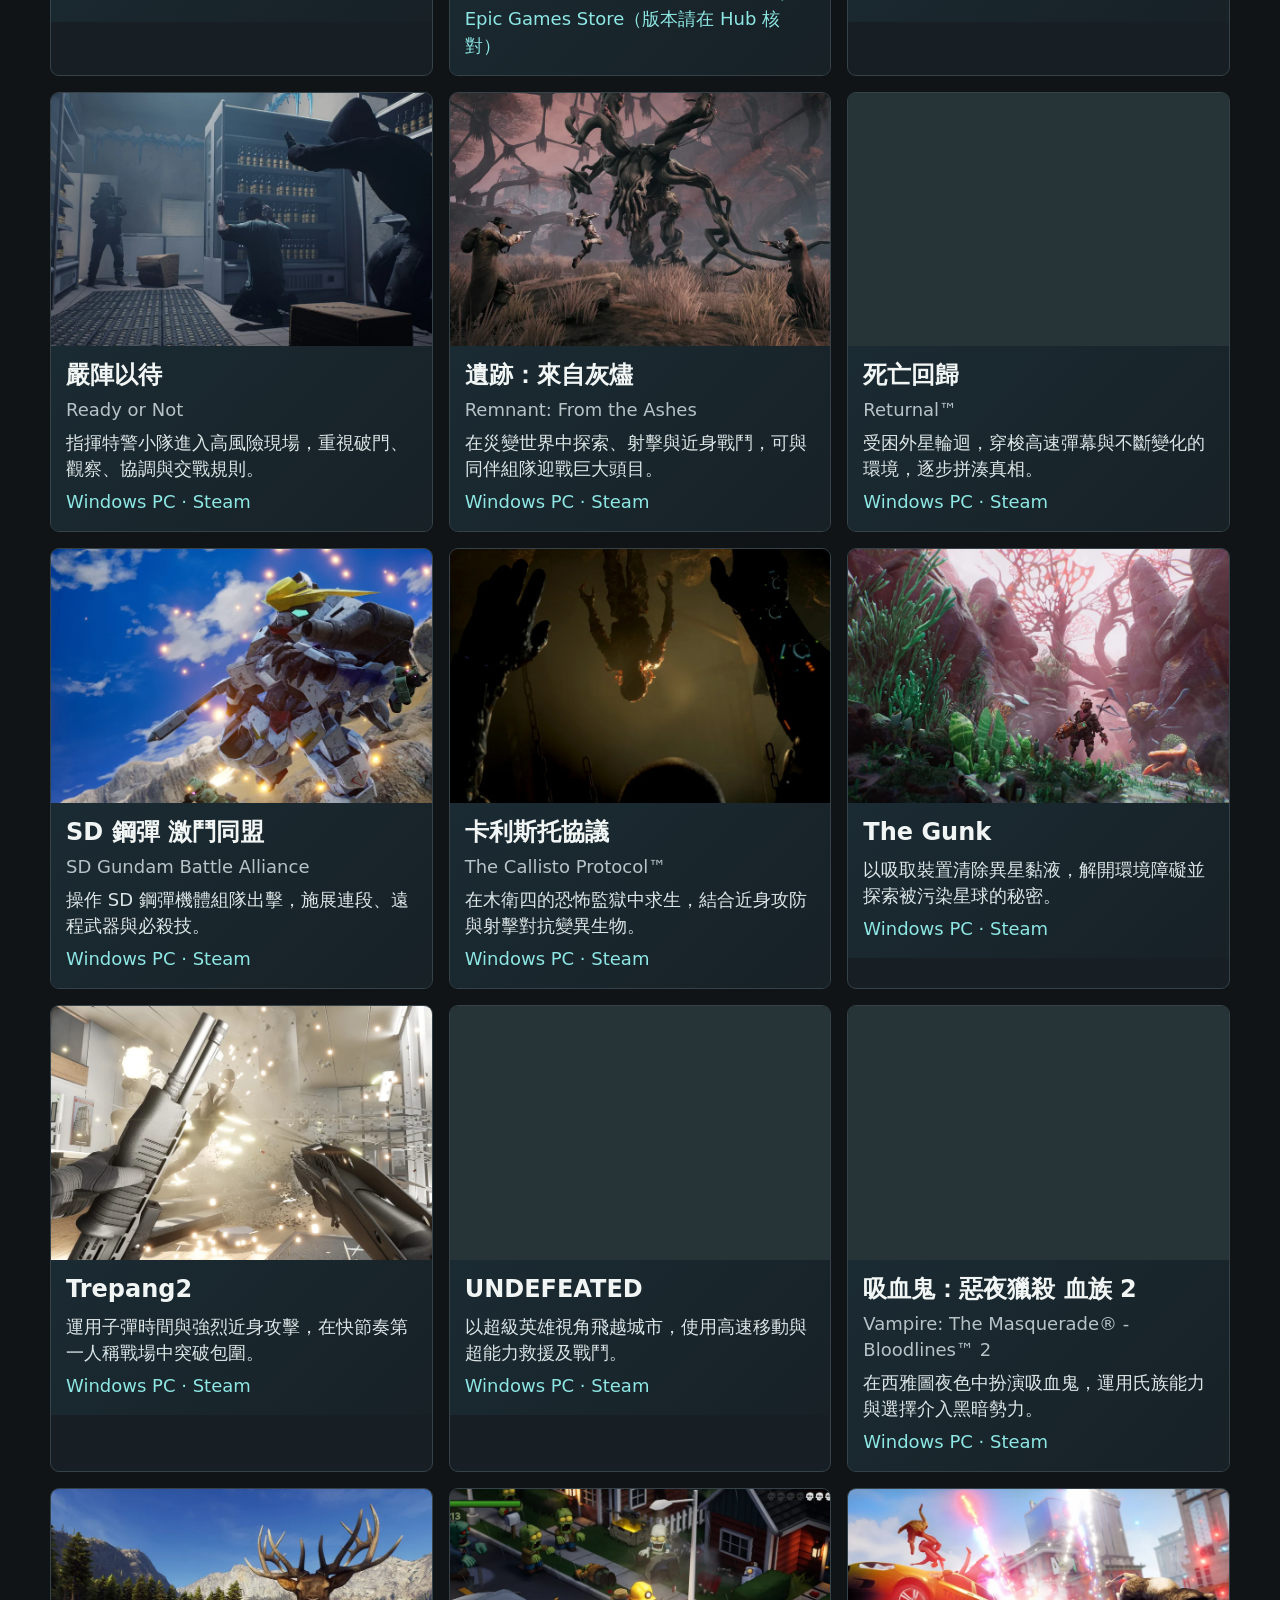
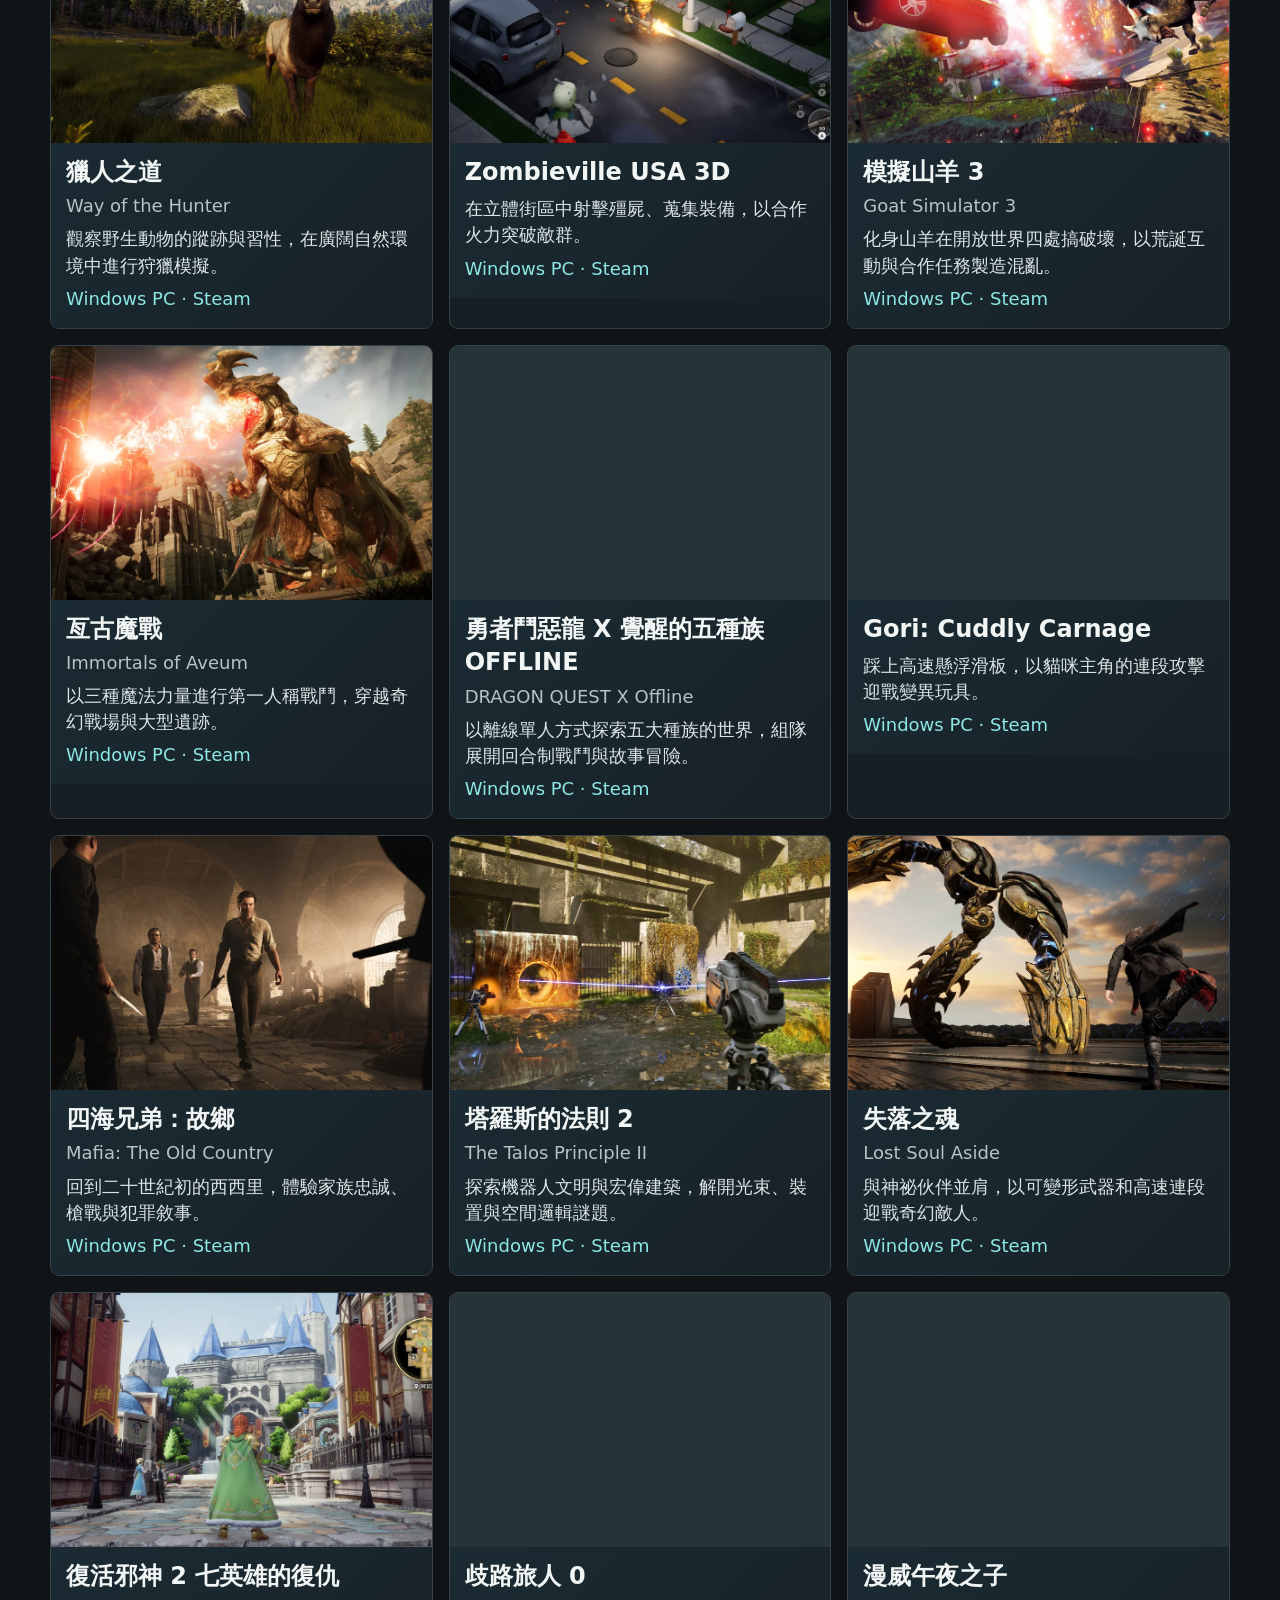
==== commit 863a771e: "Compact navigation height to preserve mobile content space" ====
--- a/index.html
+++ b/index.html
@@ -7,8 +7,8 @@
 <title>支援遊戲｜Odyssey 3D G90XF</title>
 <meta name="description" content="Odyssey 3D G90XF，27 吋 4K IPS 電競螢幕。看看裸視 3D 支援遊戲與簡易設定。">
 <meta property="og:image" content="https://hellopages.github.io/odyssey-3d/assets/wukong.webp">
-<link rel="stylesheet" href="style.css?v=20261111.28">
-<script src="games-motion.js?v=20261111.28-d3f527cbf7" defer></script>
+<link rel="stylesheet" href="style.css?v=20261111.29">
+<script src="games-motion.js?v=20261111.29-d3f527cbf7" defer></script>
 </head>
 <body data-page="games">
 <a class="skip" href="#main">跳到內容</a>
--- a/style.css
+++ b/style.css
@@ -502,3 +502,15 @@
 @keyframes note-progress{0%,100%{width:25%}70%{width:95%}}
 .hero-paused .desktop-scene * {animation-play-state:paused!important}
 @media(prefers-reduced-motion:reduce){.desktop-scene *{animation:none!important;transition:none!important}}
+
+/* One editorial masthead, separate from navigation actions. */
+.brand-guide .brand-title { color:inherit; font-size:20px; font-weight:600; line-height:1.25; white-space:nowrap; letter-spacing:0; cursor:default; }
+
+@media(max-width:650px) {
+ .header-inner { gap:7px; padding-top:8px; padding-bottom:8px; }
+ nav a { min-height:62px; padding-top:6px; padding-bottom:8px; gap:4px; }
+ .nav-symbol { height:20px; }
+ .nav-symbol > svg:not(.invite-glint) { width:20px; height:20px; }
+ .section.product-hero { padding-top:0; }
+ .section,.game-card { scroll-margin-top:116px; }
+}
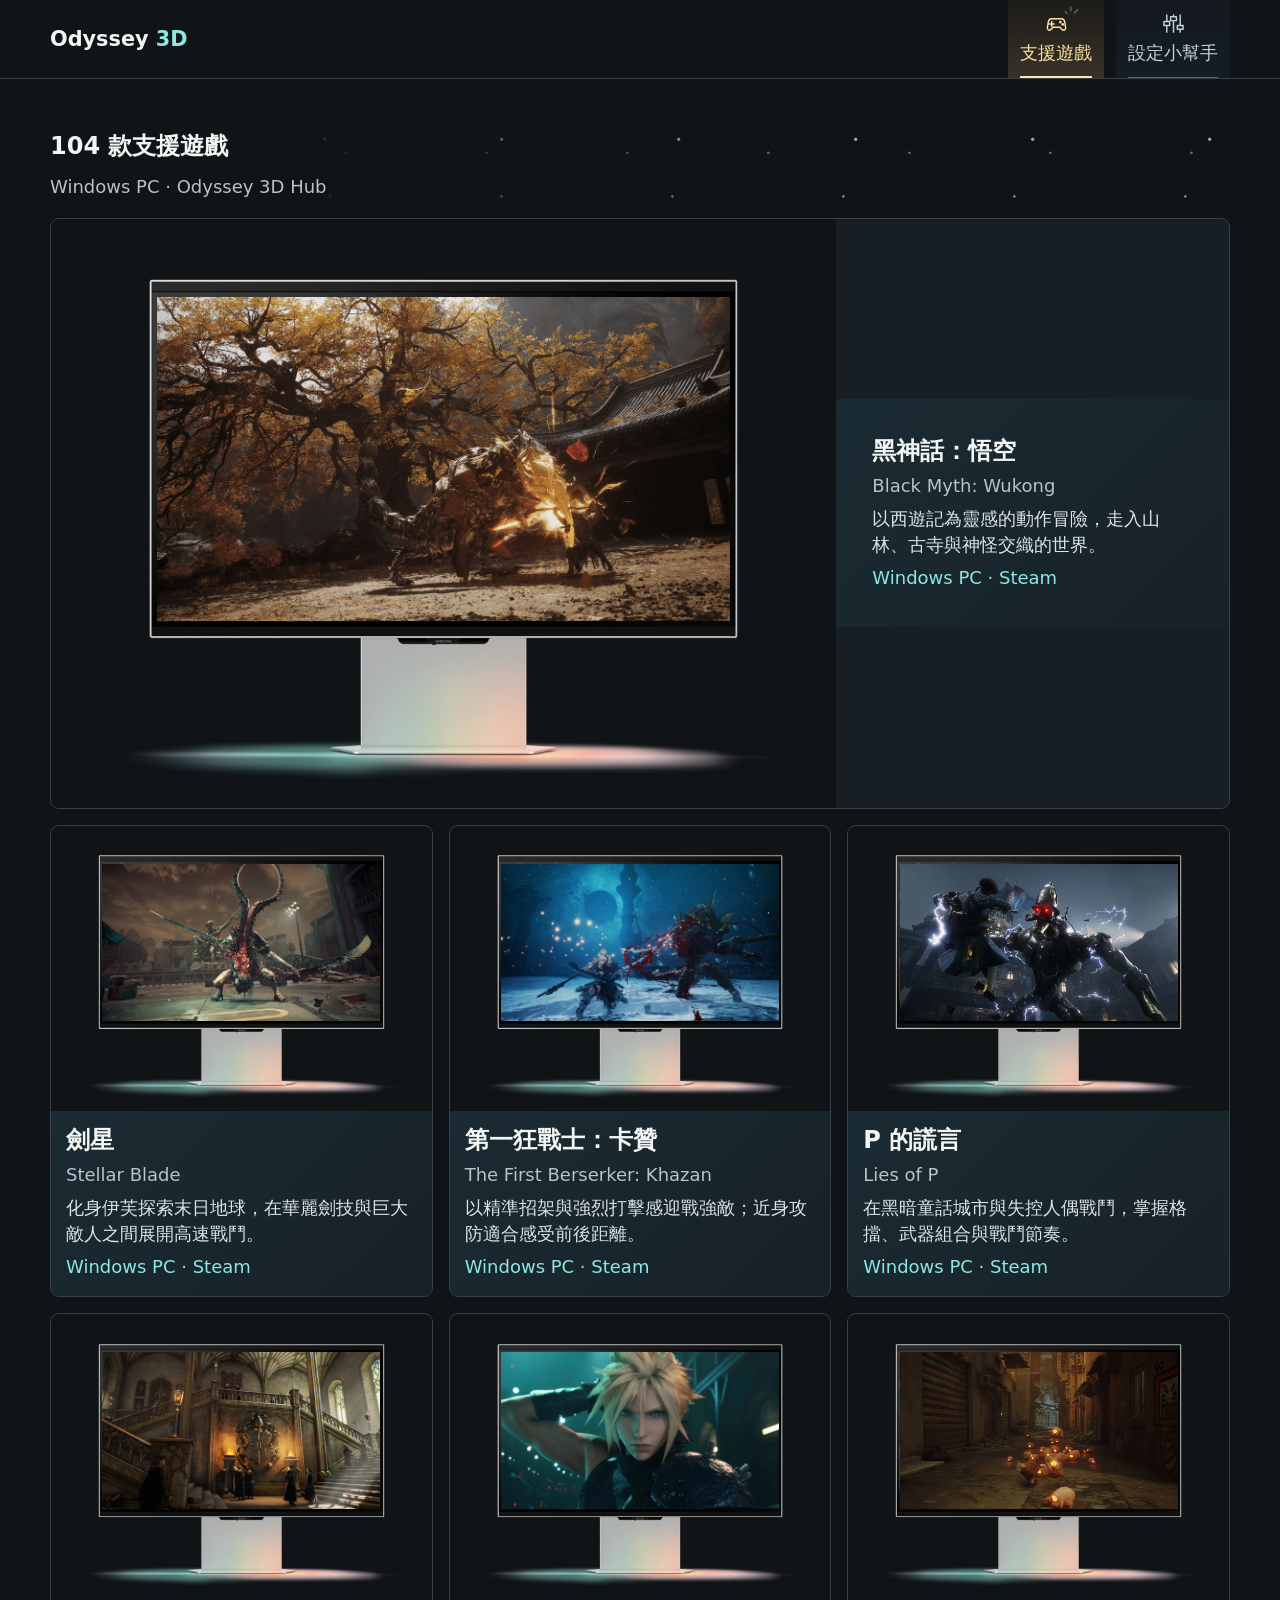
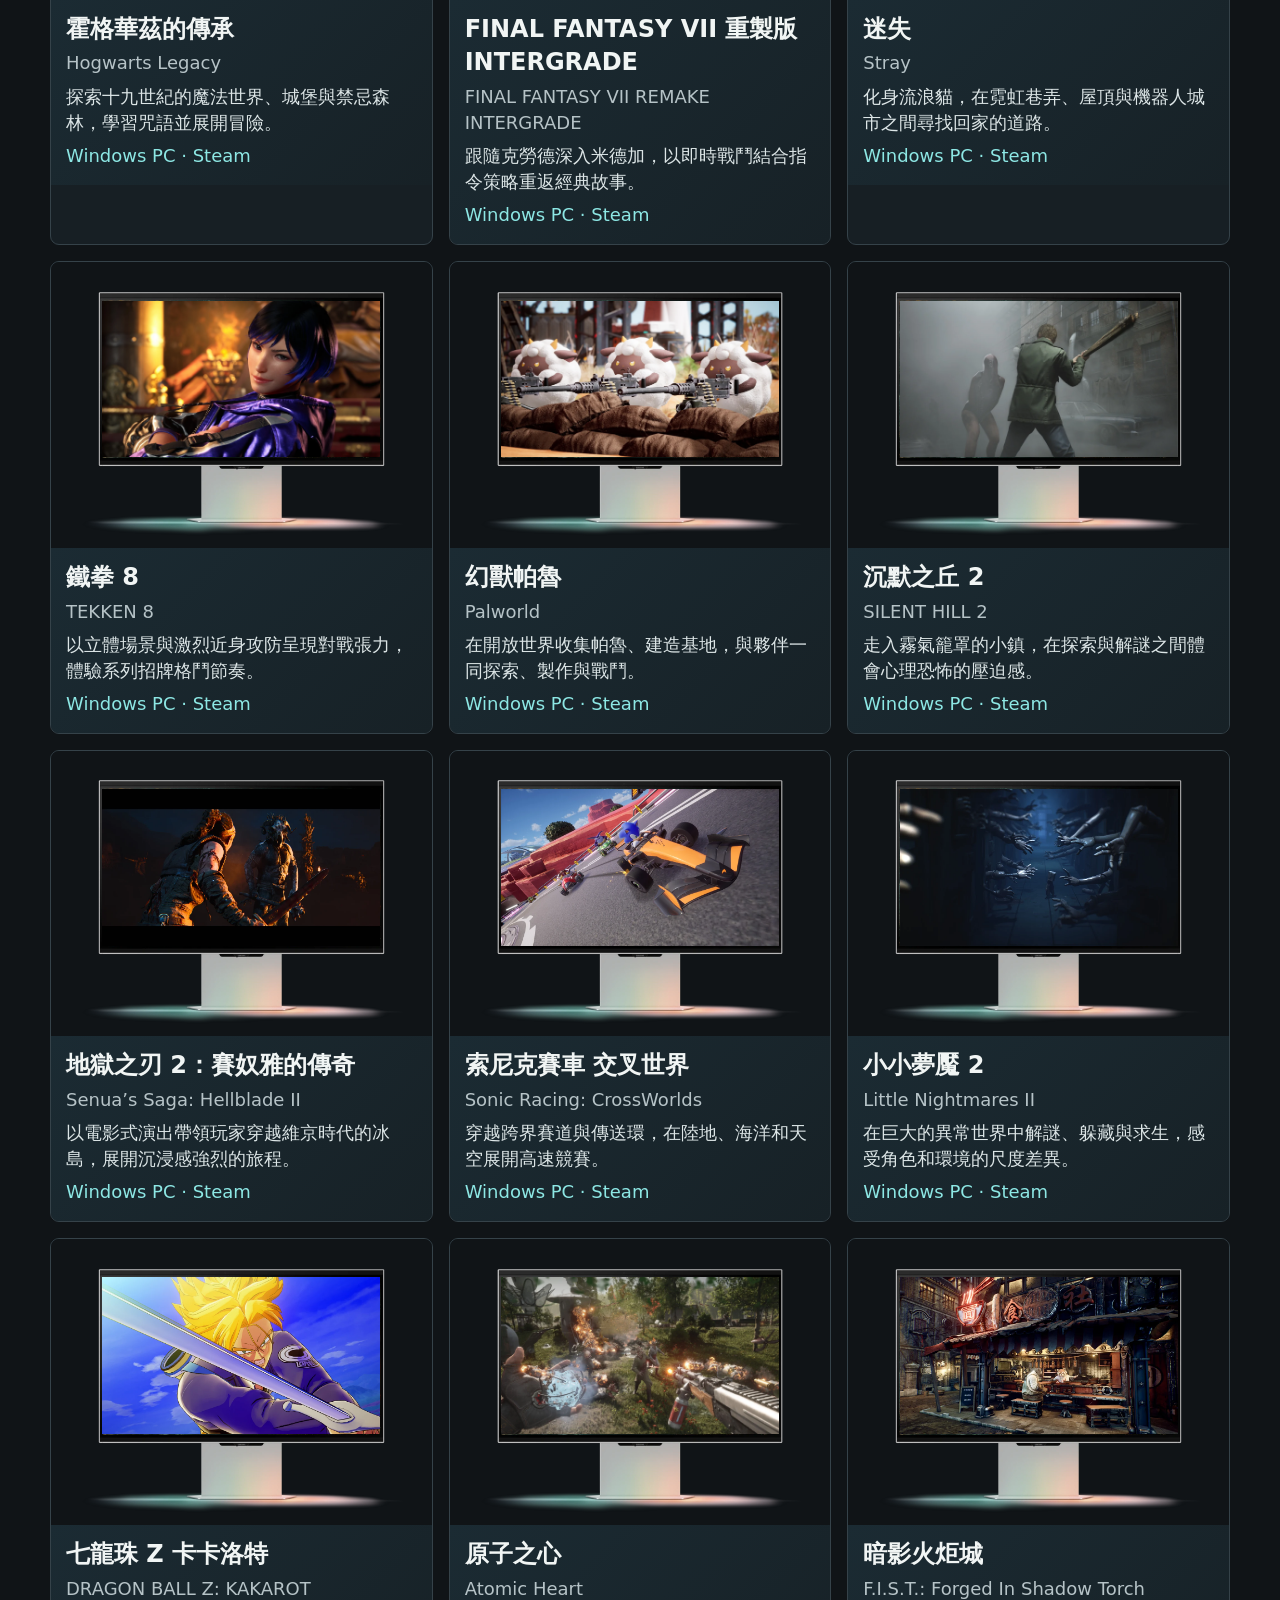
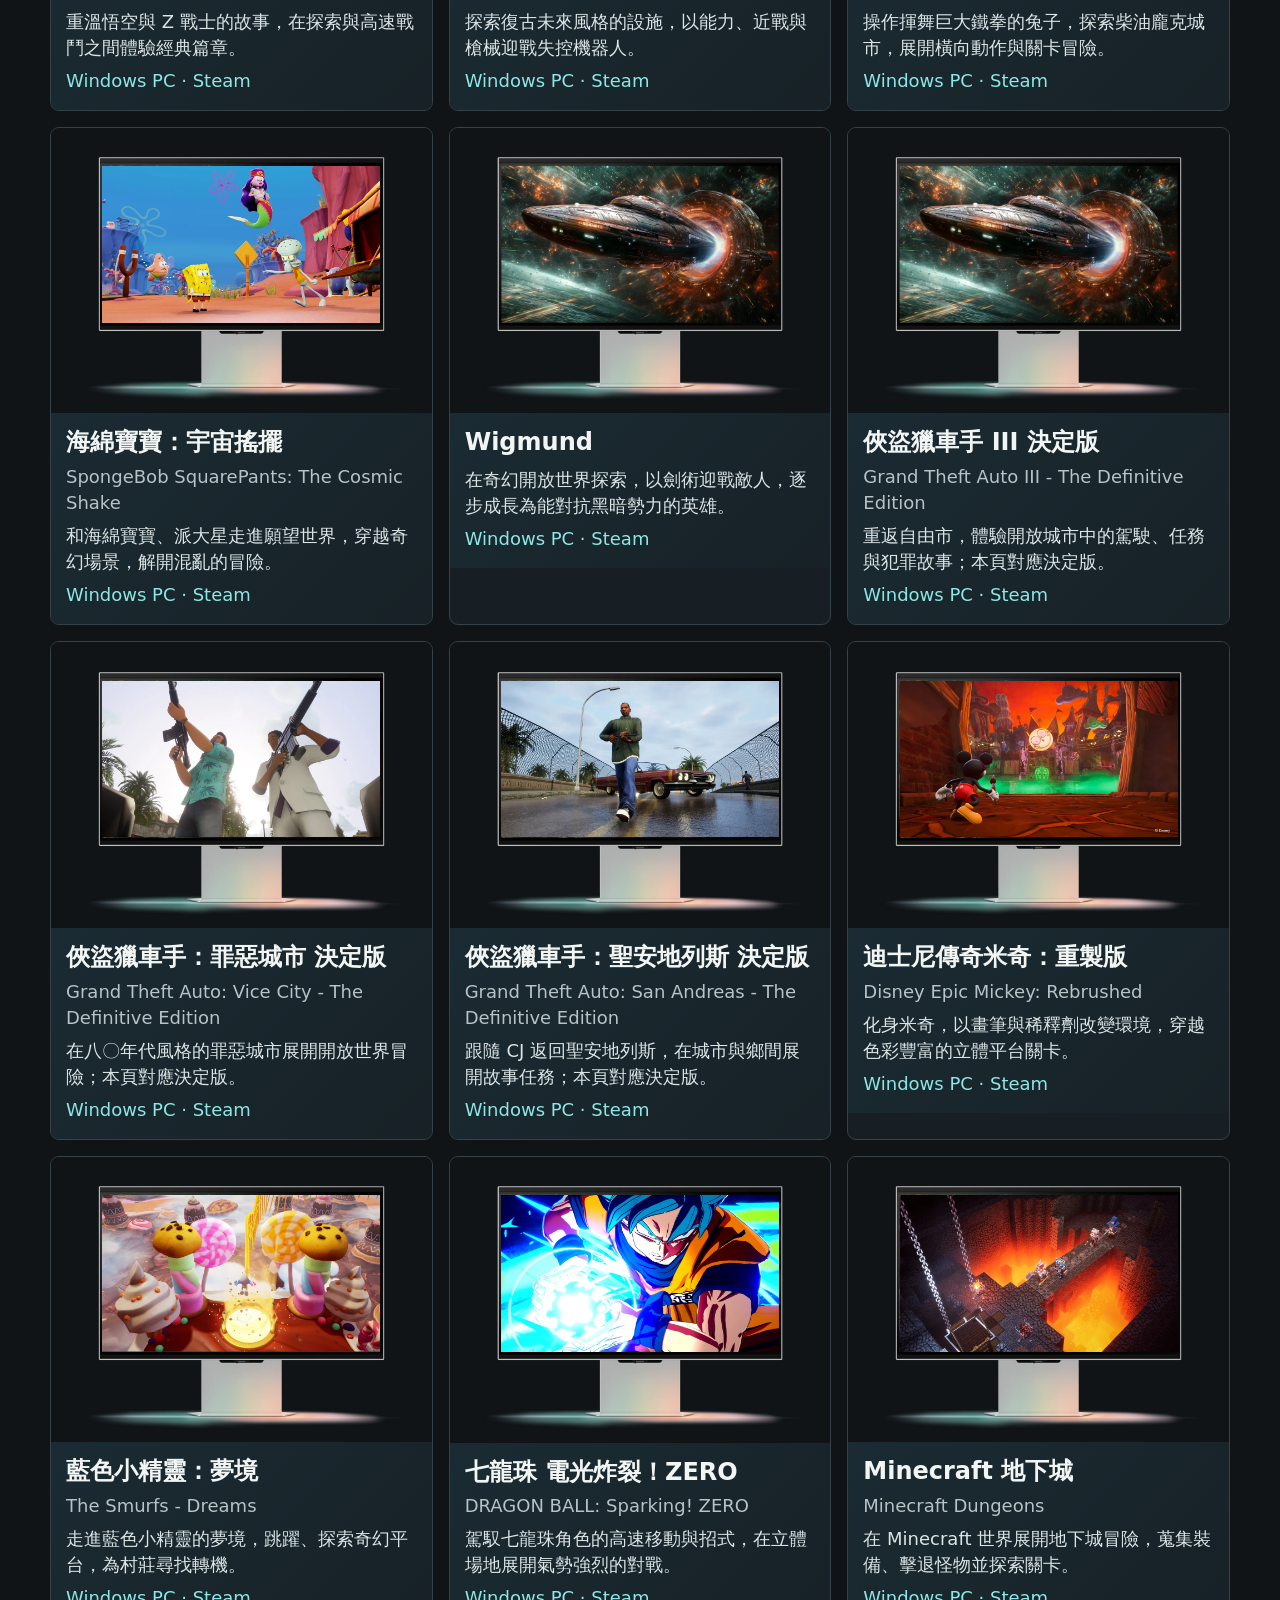
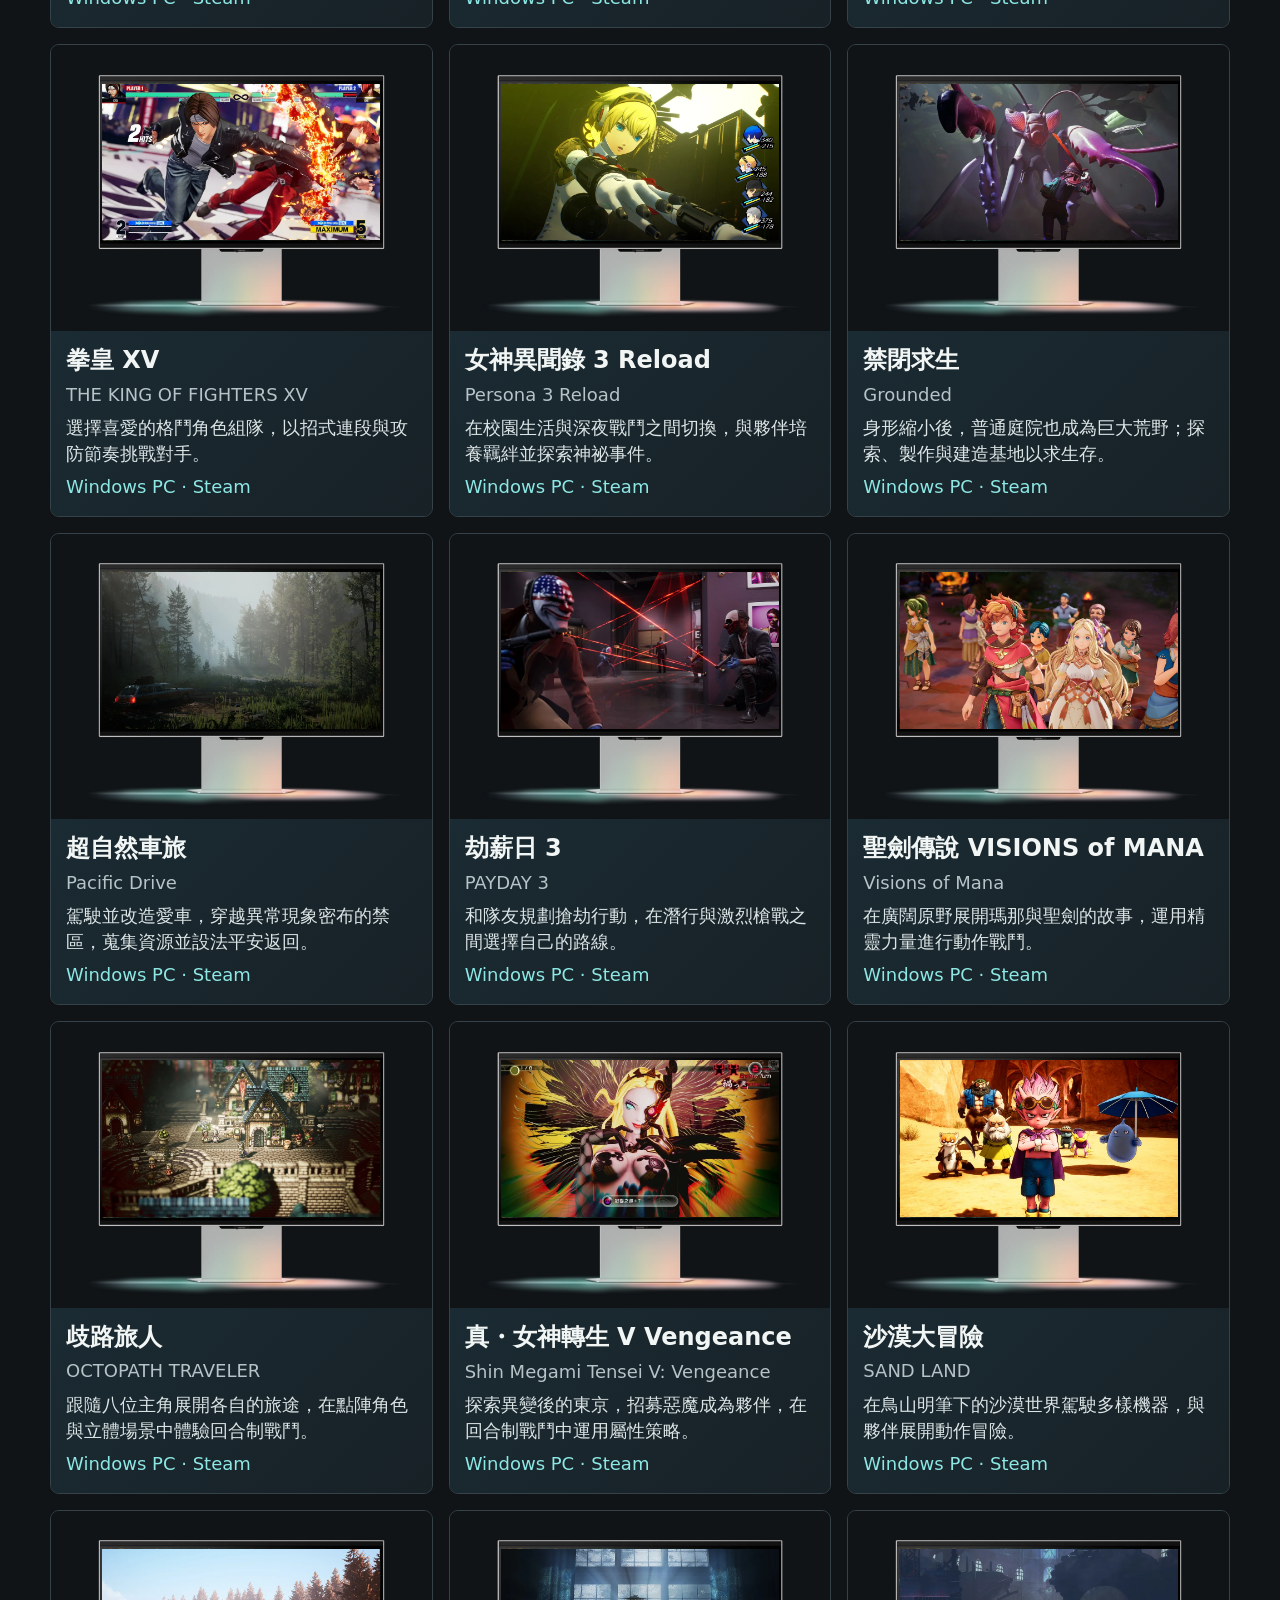
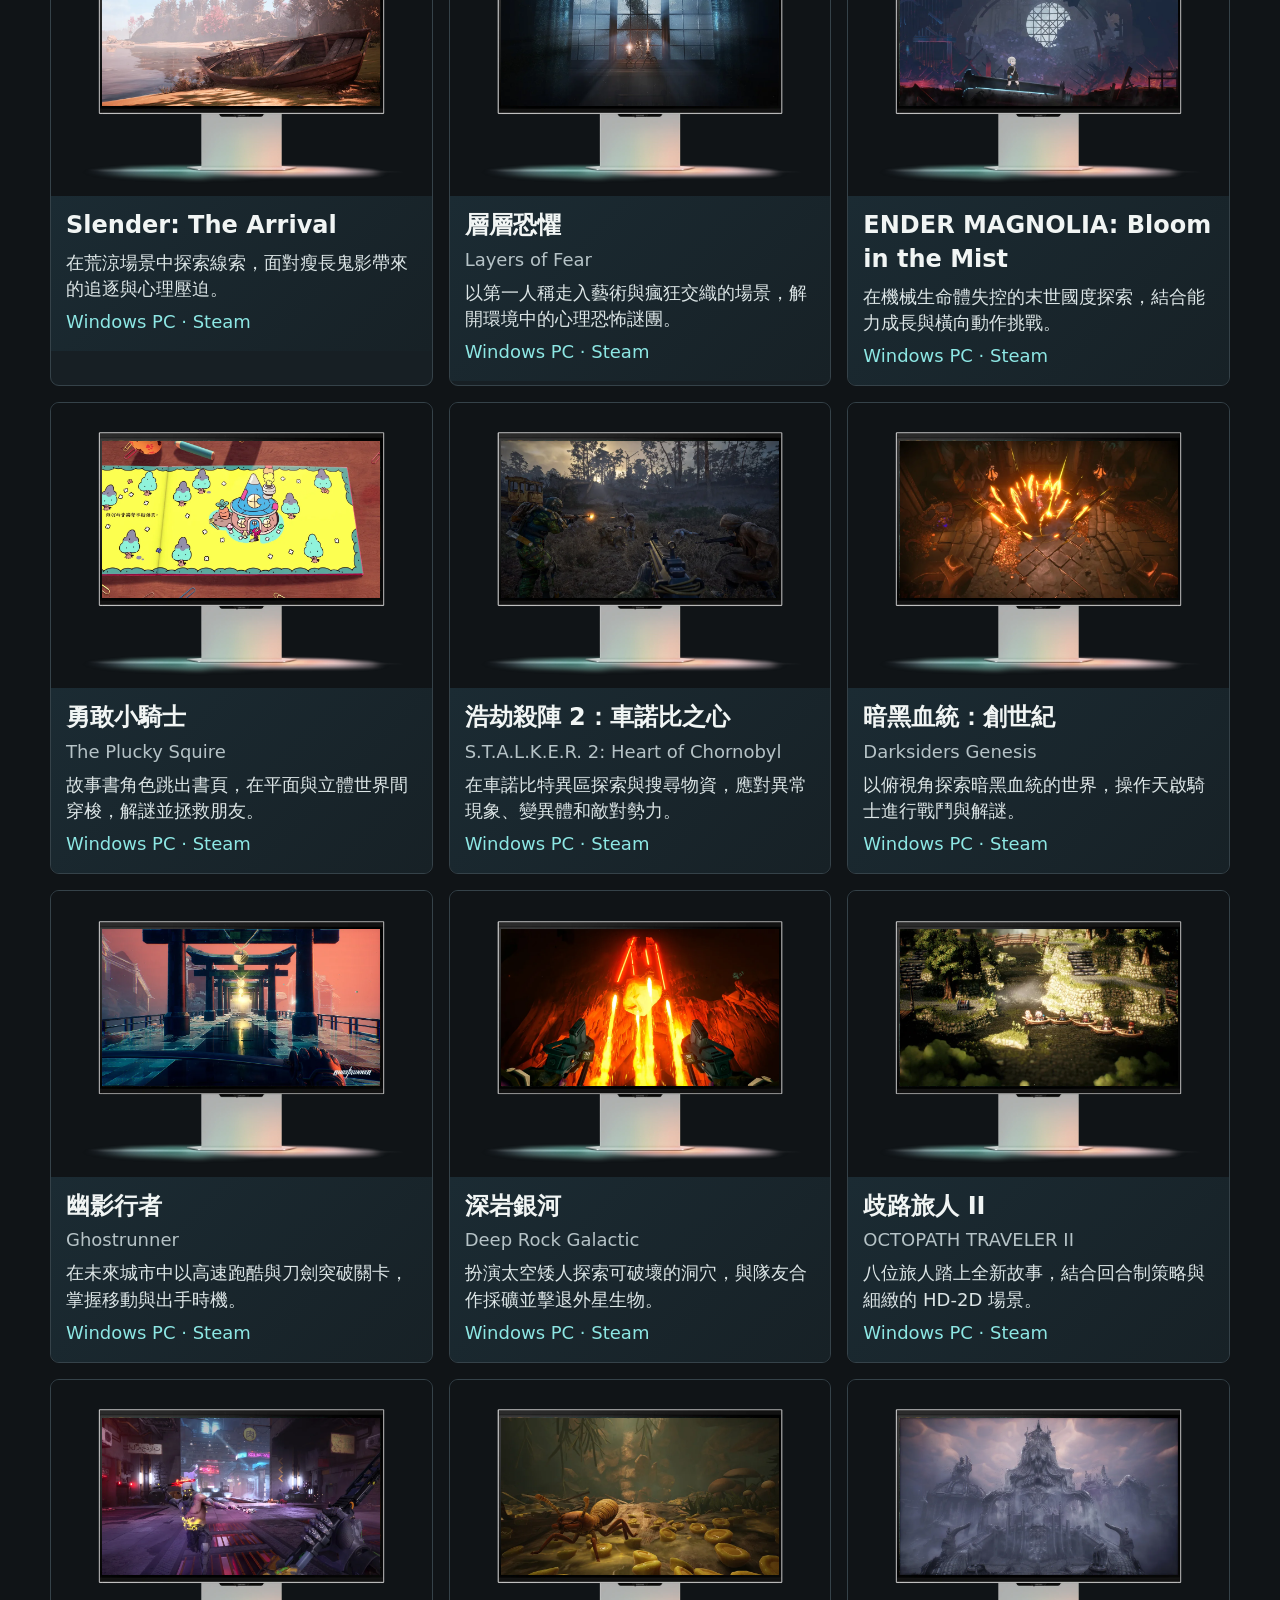
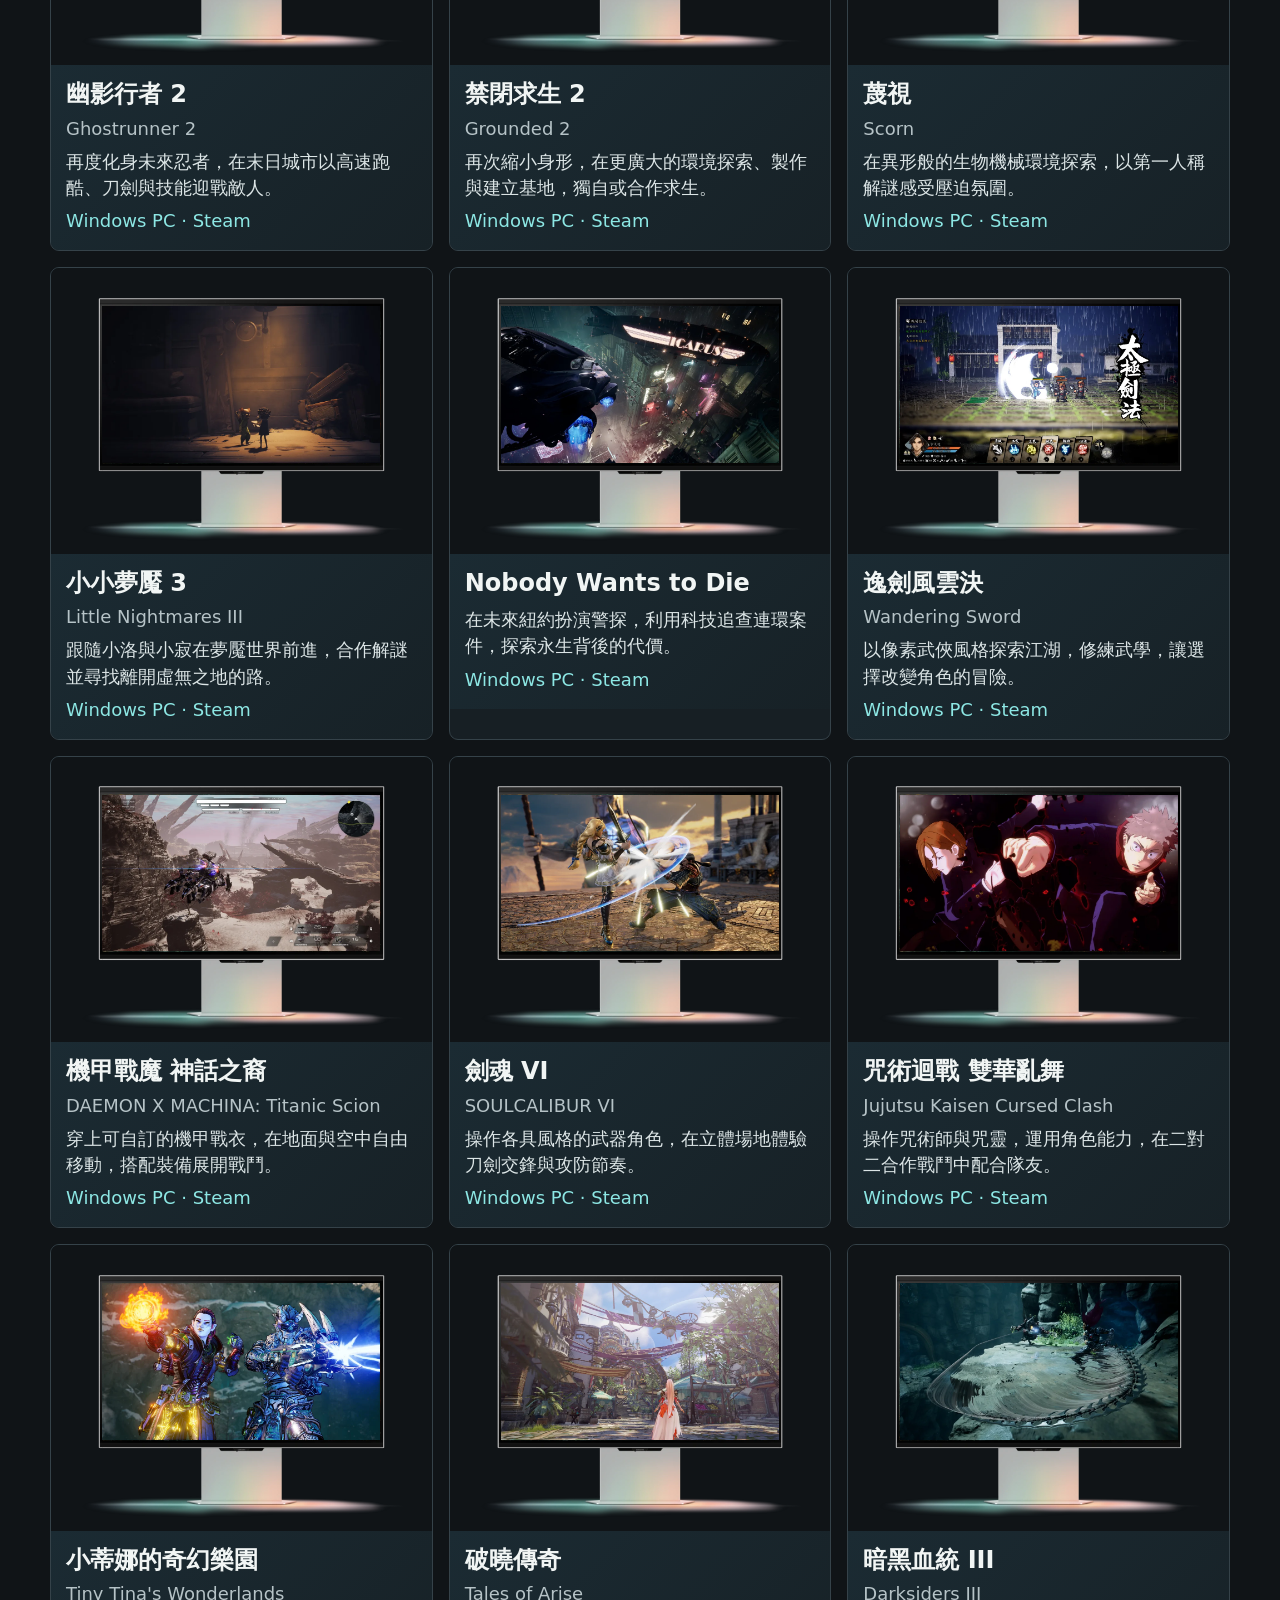
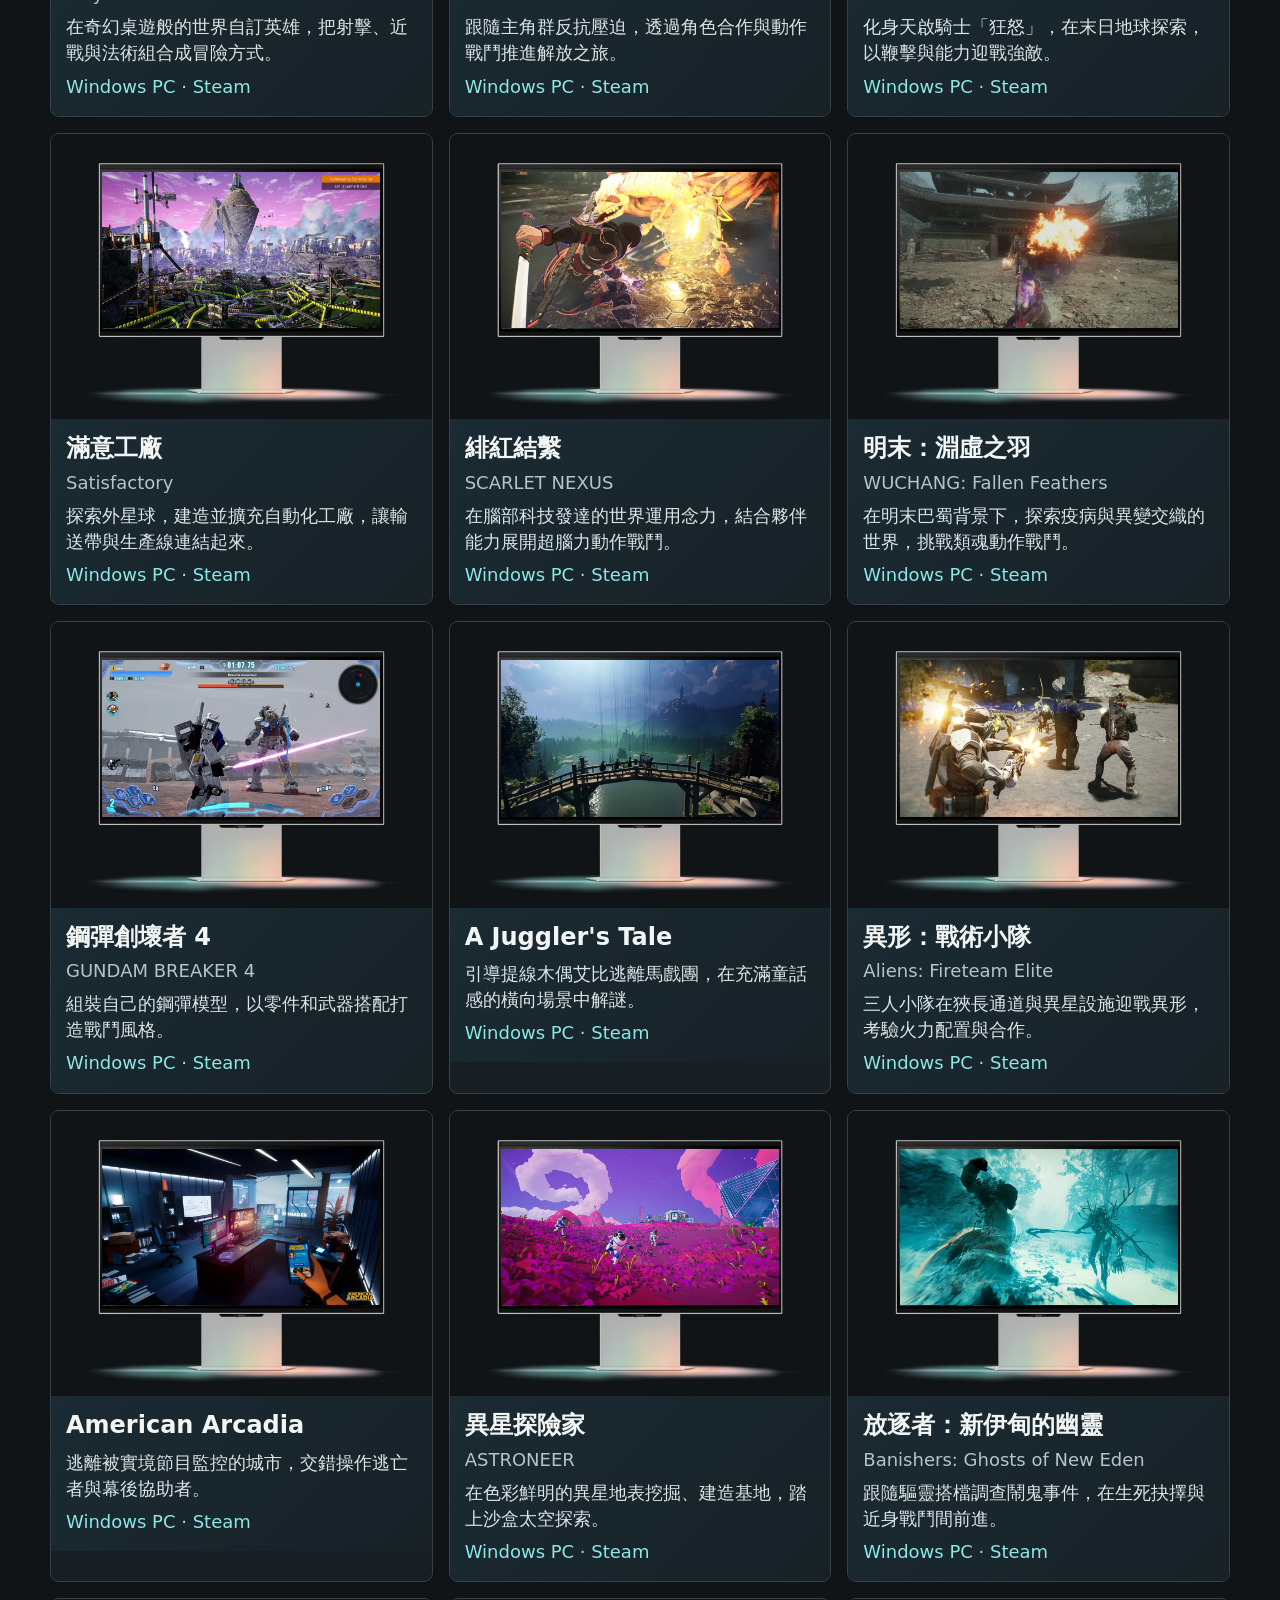
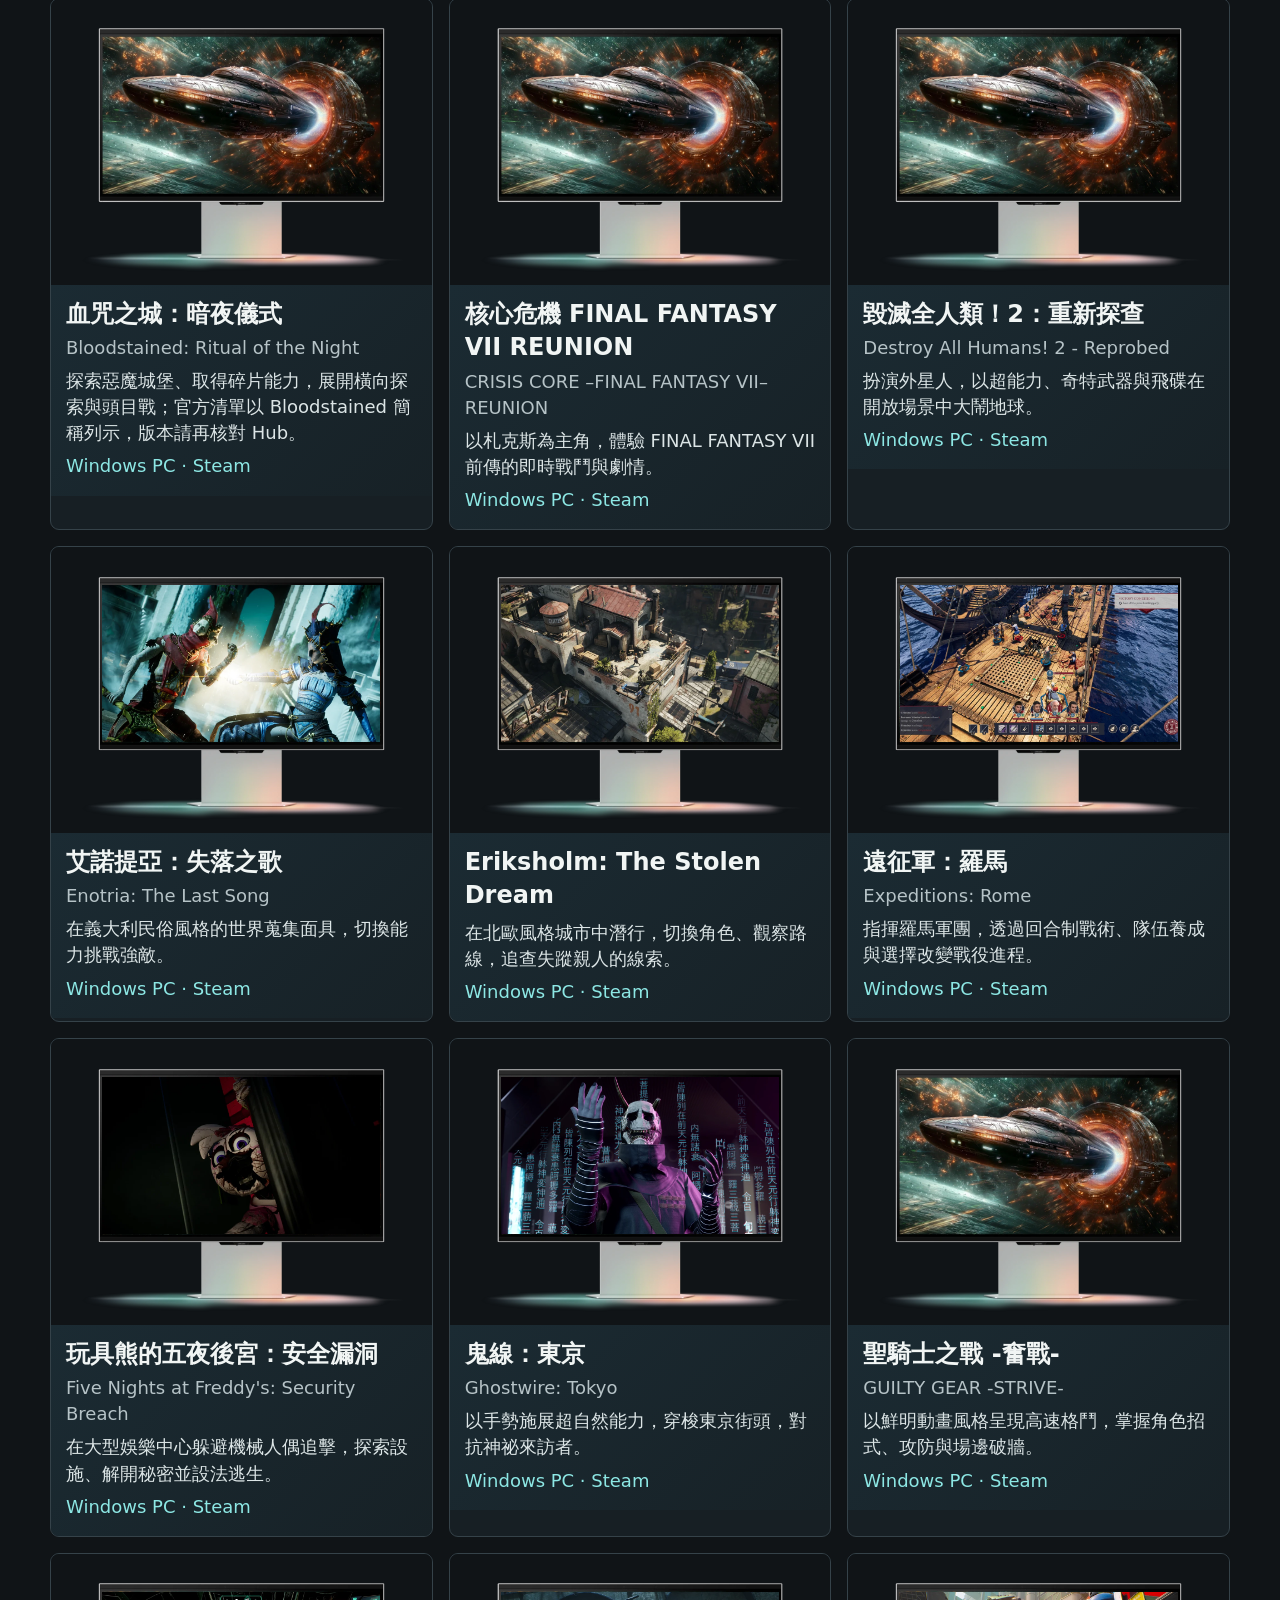
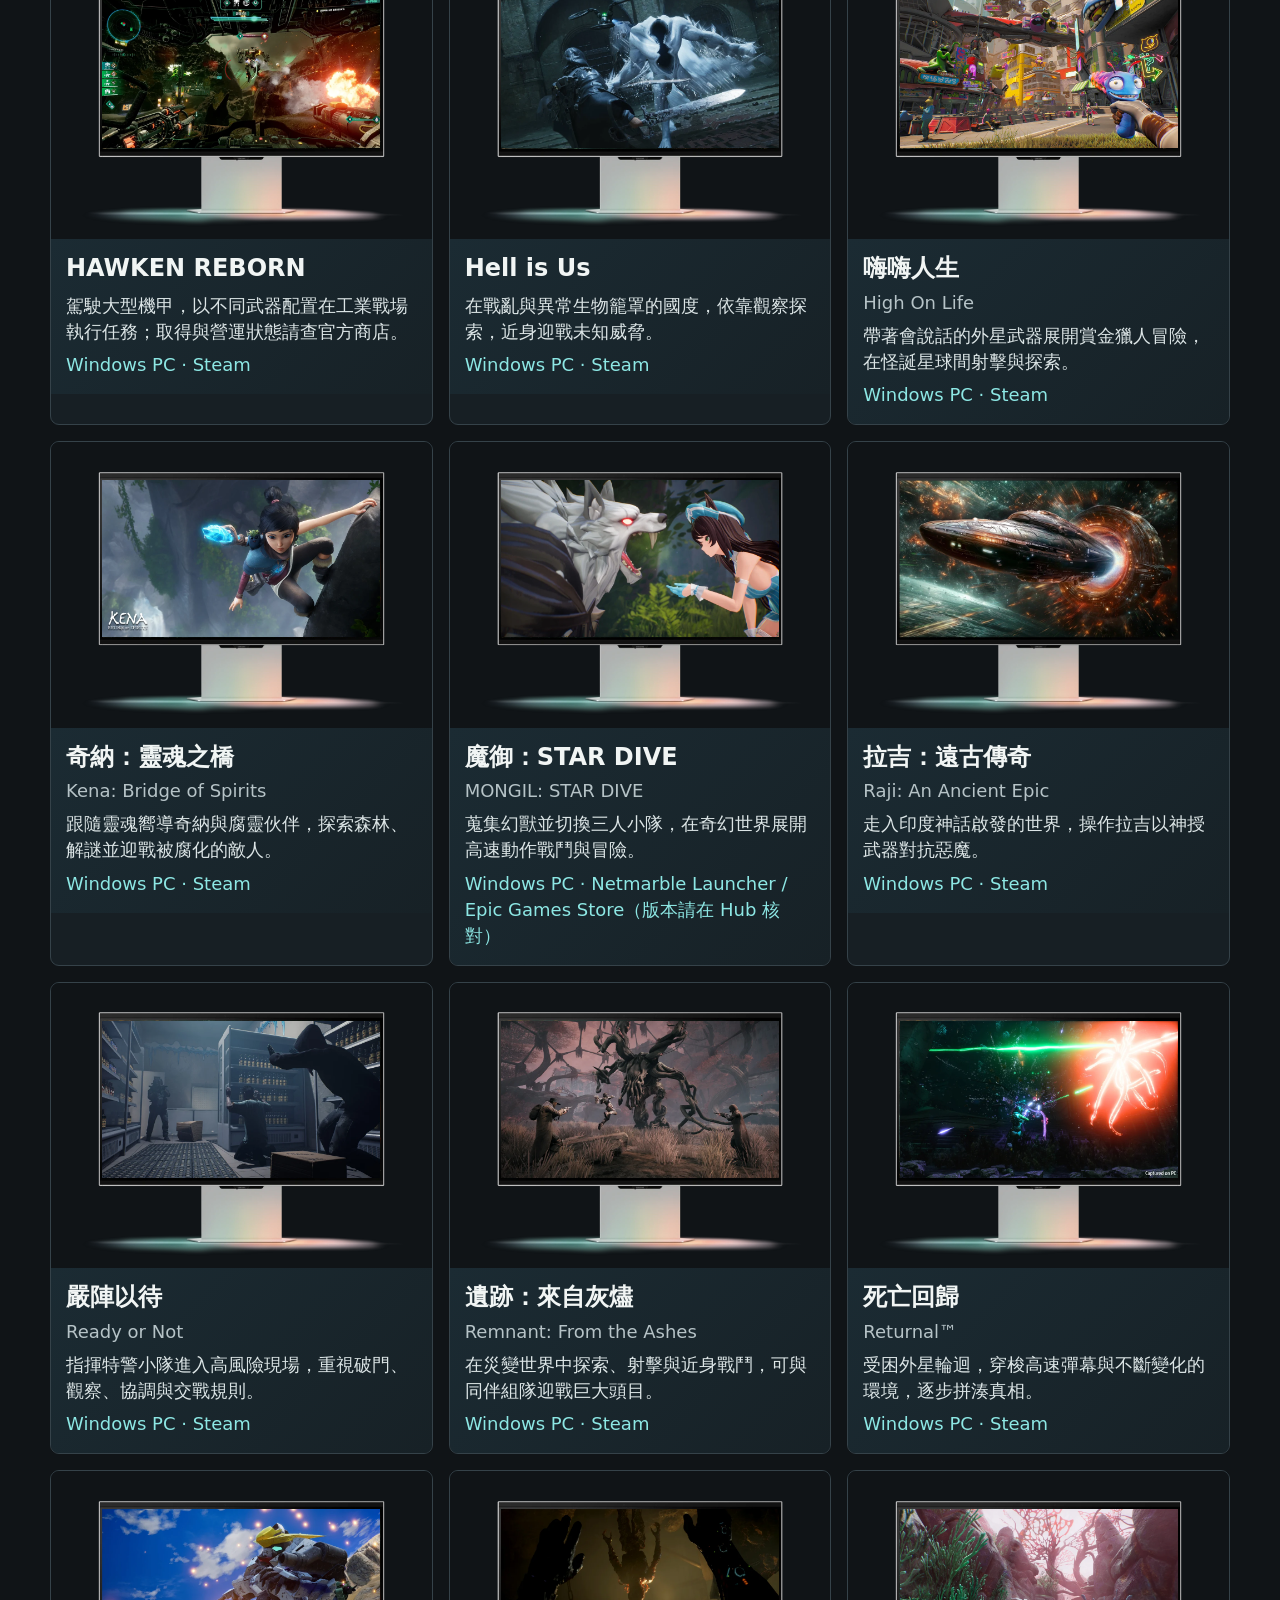
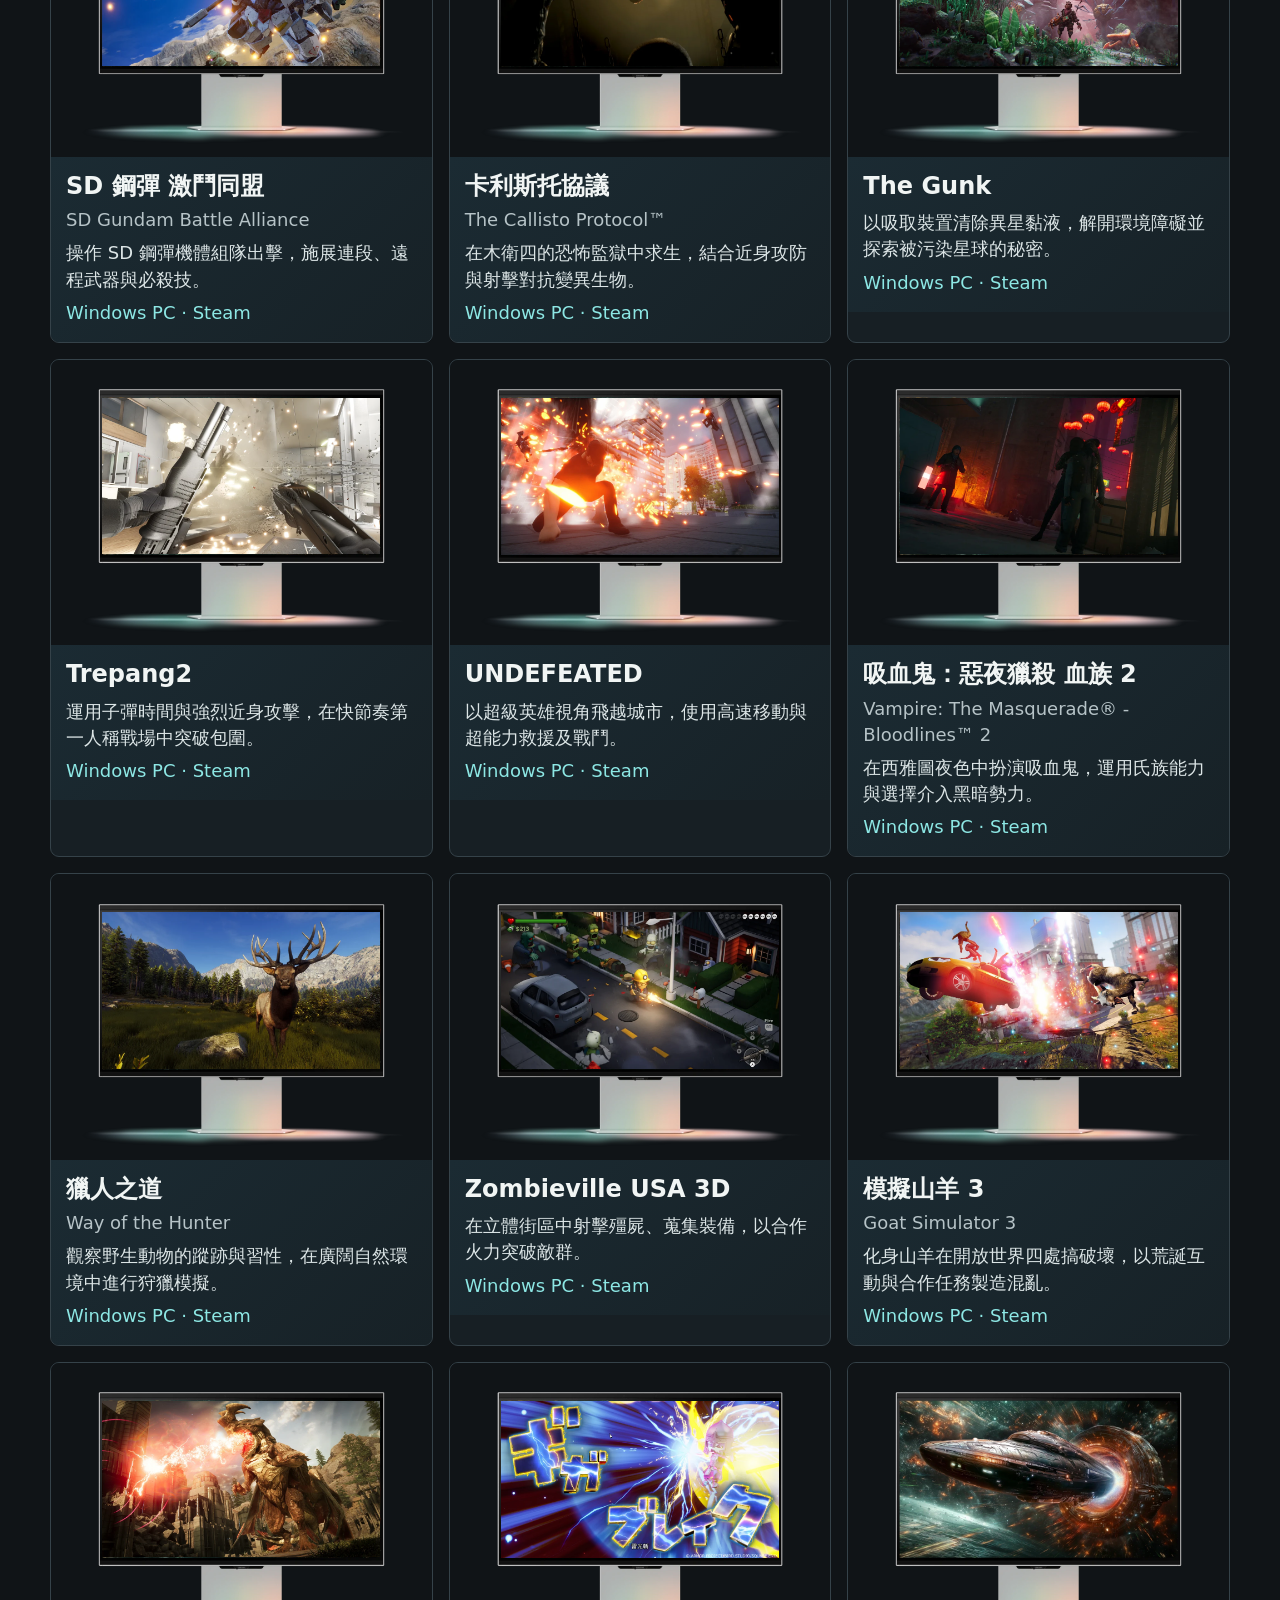
==== commit 98bd0837: "Keep monitor visible across game views and strengthen Wukong foreground" ====
--- a/index.html
+++ b/index.html
@@ -7,8 +7,8 @@
 <title>支援遊戲｜Odyssey 3D G90XF</title>
 <meta name="description" content="Odyssey 3D G90XF，27 吋 4K IPS 電競螢幕。看看裸視 3D 支援遊戲與簡易設定。">
 <meta property="og:image" content="https://hellopages.github.io/odyssey-3d/assets/wukong.webp">
-<link rel="stylesheet" href="style.css?v=20261111.29">
-<script src="games-motion.js?v=20261111.29-d3f527cbf7" defer></script>
+<link rel="stylesheet" href="style.css?v=20261111.30">
+<script src="games-motion.js?v=20261111.30-d3f527cbf7" defer></script>
 </head>
 <body data-page="games">
 <a class="skip" href="#main">跳到內容</a>
@@ -22,8 +22,9 @@
 </div>
 <div class="catalog-feature"><article class="game-card" id="wukong">
 <div class="game-media view-shift" data-view-shift>
-<img src="assets/wukong.webp" width="1920" height="1080" alt="黑神話：悟空遊戲畫面" fetchpriority="high">
-<video data-src="assets/preview/wukong.mp4" data-revision="" aria-hidden="true" tabindex="-1" muted playsinline loop preload="none" disablepictureinpicture disableremoteplayback></video>
+<img class="game-monitor" src="assets/g90xf-official-front.webp" width="1200" height="800" alt="" aria-hidden="true" loading="lazy">
+<img class="game-screen" src="assets/wukong-scene-v30.webp" width="1920" height="1080" alt="黑神話：悟空遊戲畫面" fetchpriority="high">
+<video data-src="assets/preview/wukong.mp4" data-revision="20261111.30" aria-hidden="true" tabindex="-1" muted playsinline loop preload="none" disablepictureinpicture disableremoteplayback></video>
 <img class="view-alternate" src="assets/preview/wukong-view-b.webp" alt="" aria-hidden="true" loading="lazy" decoding="async">
 </div>
 <div class="game-copy">
@@ -35,7 +36,8 @@
 </article></div>
 <div class="game-grid"><article class="game-card" id="stellar">
 <div class="game-media view-shift" data-view-shift>
-<img src="assets/stellar.webp" width="1920" height="1080" alt="劍星遊戲畫面" loading="lazy" decoding="async">
+<img class="game-monitor" src="assets/g90xf-official-front.webp" width="1200" height="800" alt="" aria-hidden="true" loading="lazy">
+<img class="game-screen" src="assets/stellar.webp" width="1920" height="1080" alt="劍星遊戲畫面" loading="lazy" decoding="async">
 <video data-src="assets/preview/stellar.mp4" data-revision="" aria-hidden="true" tabindex="-1" muted playsinline loop preload="none" disablepictureinpicture disableremoteplayback></video>
 <img class="view-alternate" src="assets/preview/stellar-view-b.webp" alt="" aria-hidden="true" loading="lazy" decoding="async">
 </div>
@@ -47,7 +49,8 @@
 </div>
 </article><article class="game-card" id="khazan">
 <div class="game-media view-shift" data-view-shift>
-<img src="assets/khazan.webp" width="1920" height="1080" alt="第一狂戰士：卡贊遊戲畫面" loading="lazy" decoding="async">
+<img class="game-monitor" src="assets/g90xf-official-front.webp" width="1200" height="800" alt="" aria-hidden="true" loading="lazy">
+<img class="game-screen" src="assets/khazan.webp" width="1920" height="1080" alt="第一狂戰士：卡贊遊戲畫面" loading="lazy" decoding="async">
 <video data-src="assets/preview/khazan.mp4" data-revision="" aria-hidden="true" tabindex="-1" muted playsinline loop preload="none" disablepictureinpicture disableremoteplayback></video>
 <img class="view-alternate" src="assets/preview/khazan-view-b.webp" alt="" aria-hidden="true" loading="lazy" decoding="async">
 </div>
@@ -59,7 +62,8 @@
 </div>
 </article><article class="game-card" id="lies">
 <div class="game-media view-shift" data-view-shift>
-<img src="assets/lies.webp" width="1920" height="1080" alt="P 的謊言遊戲畫面" loading="lazy" decoding="async">
+<img class="game-monitor" src="assets/g90xf-official-front.webp" width="1200" height="800" alt="" aria-hidden="true" loading="lazy">
+<img class="game-screen" src="assets/lies.webp" width="1920" height="1080" alt="P 的謊言遊戲畫面" loading="lazy" decoding="async">
 <video data-src="assets/preview/lies.mp4" data-revision="" aria-hidden="true" tabindex="-1" muted playsinline loop preload="none" disablepictureinpicture disableremoteplayback></video>
 <img class="view-alternate" src="assets/preview/lies-view-b.webp" alt="" aria-hidden="true" loading="lazy" decoding="async">
 </div>
@@ -71,7 +75,8 @@
 </div>
 </article><article class="game-card" id="hogwarts">
 <div class="game-media view-shift" data-view-shift>
-<img src="assets/hogwarts.webp" width="1920" height="1080" alt="霍格華茲的傳承遊戲畫面" loading="lazy" decoding="async">
+<img class="game-monitor" src="assets/g90xf-official-front.webp" width="1200" height="800" alt="" aria-hidden="true" loading="lazy">
+<img class="game-screen" src="assets/hogwarts.webp" width="1920" height="1080" alt="霍格華茲的傳承遊戲畫面" loading="lazy" decoding="async">
 <video data-src="assets/preview/hogwarts.mp4" data-revision="" aria-hidden="true" tabindex="-1" muted playsinline loop preload="none" disablepictureinpicture disableremoteplayback></video>
 <img class="view-alternate" src="assets/preview/hogwarts-view-b.webp" alt="" aria-hidden="true" loading="lazy" decoding="async">
 </div>
@@ -83,7 +88,8 @@
 </div>
 </article><article class="game-card" id="ff7">
 <div class="game-media view-shift" data-view-shift>
-<img src="assets/ff7.webp" width="1920" height="1080" alt="FINAL FANTASY VII 重製版 INTERGRADE遊戲畫面" loading="lazy" decoding="async">
+<img class="game-monitor" src="assets/g90xf-official-front.webp" width="1200" height="800" alt="" aria-hidden="true" loading="lazy">
+<img class="game-screen" src="assets/ff7.webp" width="1920" height="1080" alt="FINAL FANTASY VII 重製版 INTERGRADE遊戲畫面" loading="lazy" decoding="async">
 <video data-src="assets/preview/ff7.mp4" data-revision="" aria-hidden="true" tabindex="-1" muted playsinline loop preload="none" disablepictureinpicture disableremoteplayback></video>
 <img class="view-alternate" src="assets/preview/ff7-view-b.webp" alt="" aria-hidden="true" loading="lazy" decoding="async">
 </div>
@@ -95,7 +101,8 @@
 </div>
 </article><article class="game-card" id="stray">
 <div class="game-media view-shift" data-view-shift>
-<img src="assets/stray.webp" width="1920" height="1080" alt="迷失遊戲畫面" loading="lazy" decoding="async">
+<img class="game-monitor" src="assets/g90xf-official-front.webp" width="1200" height="800" alt="" aria-hidden="true" loading="lazy">
+<img class="game-screen" src="assets/stray.webp" width="1920" height="1080" alt="迷失遊戲畫面" loading="lazy" decoding="async">
 <video data-src="assets/preview/stray.mp4" data-revision="" aria-hidden="true" tabindex="-1" muted playsinline loop preload="none" disablepictureinpicture disableremoteplayback></video>
 <img class="view-alternate" src="assets/preview/stray-view-b.webp" alt="" aria-hidden="true" loading="lazy" decoding="async">
 </div>
@@ -107,7 +114,8 @@
 </div>
 </article><article class="game-card" id="tekken">
 <div class="game-media view-shift" data-view-shift>
-<img src="assets/tekken.webp" width="1920" height="1080" alt="鐵拳 8遊戲畫面" loading="lazy" decoding="async">
+<img class="game-monitor" src="assets/g90xf-official-front.webp" width="1200" height="800" alt="" aria-hidden="true" loading="lazy">
+<img class="game-screen" src="assets/tekken.webp" width="1920" height="1080" alt="鐵拳 8遊戲畫面" loading="lazy" decoding="async">
 <video data-src="assets/preview/tekken.mp4" data-revision="20261111.24" aria-hidden="true" tabindex="-1" muted playsinline loop preload="none" disablepictureinpicture disableremoteplayback></video>
 <img class="view-alternate" src="assets/preview/tekken-view-b.webp" alt="" aria-hidden="true" loading="lazy" decoding="async">
 </div>
@@ -119,7 +127,8 @@
 </div>
 </article><article class="game-card" id="palworld">
 <div class="game-media view-shift" data-view-shift>
-<img src="assets/palworld.webp" width="1920" height="1080" alt="幻獸帕魯遊戲畫面" loading="lazy" decoding="async">
+<img class="game-monitor" src="assets/g90xf-official-front.webp" width="1200" height="800" alt="" aria-hidden="true" loading="lazy">
+<img class="game-screen" src="assets/palworld.webp" width="1920" height="1080" alt="幻獸帕魯遊戲畫面" loading="lazy" decoding="async">
 <video data-src="assets/preview/palworld.mp4" data-revision="" aria-hidden="true" tabindex="-1" muted playsinline loop preload="none" disablepictureinpicture disableremoteplayback></video>
 <img class="view-alternate" src="assets/preview/palworld-view-b.webp" alt="" aria-hidden="true" loading="lazy" decoding="async">
 </div>
@@ -131,7 +140,8 @@
 </div>
 </article><article class="game-card" id="silenthill">
 <div class="game-media view-shift" data-view-shift>
-<img src="assets/silenthill.webp" width="1920" height="1080" alt="沉默之丘 2遊戲畫面" loading="lazy" decoding="async">
+<img class="game-monitor" src="assets/g90xf-official-front.webp" width="1200" height="800" alt="" aria-hidden="true" loading="lazy">
+<img class="game-screen" src="assets/silenthill.webp" width="1920" height="1080" alt="沉默之丘 2遊戲畫面" loading="lazy" decoding="async">
 <video data-src="assets/preview/silenthill.mp4" data-revision="" aria-hidden="true" tabindex="-1" muted playsinline loop preload="none" disablepictureinpicture disableremoteplayback></video>
 <img class="view-alternate" src="assets/preview/silenthill-view-b.webp" alt="" aria-hidden="true" loading="lazy" decoding="async">
 </div>
@@ -143,7 +153,8 @@
 </div>
 </article><article class="game-card" id="hellblade">
 <div class="game-media view-shift" data-view-shift>
-<img src="assets/hellblade.webp" width="1920" height="1080" alt="地獄之刃 2：賽奴雅的傳奇遊戲畫面" loading="lazy" decoding="async">
+<img class="game-monitor" src="assets/g90xf-official-front.webp" width="1200" height="800" alt="" aria-hidden="true" loading="lazy">
+<img class="game-screen" src="assets/hellblade.webp" width="1920" height="1080" alt="地獄之刃 2：賽奴雅的傳奇遊戲畫面" loading="lazy" decoding="async">
 <video data-src="assets/preview/hellblade.mp4" data-revision="" aria-hidden="true" tabindex="-1" muted playsinline loop preload="none" disablepictureinpicture disableremoteplayback></video>
 <img class="view-alternate" src="assets/preview/hellblade-view-b.webp" alt="" aria-hidden="true" loading="lazy" decoding="async">
 </div>
@@ -155,7 +166,8 @@
 </div>
 </article><article class="game-card" id="sonic">
 <div class="game-media view-shift" data-view-shift>
-<img src="assets/sonic.webp" width="1920" height="1080" alt="索尼克賽車 交叉世界遊戲畫面" loading="lazy" decoding="async">
+<img class="game-monitor" src="assets/g90xf-official-front.webp" width="1200" height="800" alt="" aria-hidden="true" loading="lazy">
+<img class="game-screen" src="assets/sonic.webp" width="1920" height="1080" alt="索尼克賽車 交叉世界遊戲畫面" loading="lazy" decoding="async">
 <video data-src="assets/preview/sonic.mp4" data-revision="" aria-hidden="true" tabindex="-1" muted playsinline loop preload="none" disablepictureinpicture disableremoteplayback></video>
 <img class="view-alternate" src="assets/preview/sonic-view-b.webp" alt="" aria-hidden="true" loading="lazy" decoding="async">
 </div>
@@ -167,7 +179,8 @@
 </div>
 </article><article class="game-card" id="little">
 <div class="game-media view-shift" data-view-shift>
-<img src="assets/little.webp" width="1920" height="1080" alt="小小夢魘 2遊戲畫面" loading="lazy" decoding="async">
+<img class="game-monitor" src="assets/g90xf-official-front.webp" width="1200" height="800" alt="" aria-hidden="true" loading="lazy">
+<img class="game-screen" src="assets/little.webp" width="1920" height="1080" alt="小小夢魘 2遊戲畫面" loading="lazy" decoding="async">
 <video data-src="assets/preview/little.mp4" data-revision="20261111.26" aria-hidden="true" tabindex="-1" muted playsinline loop preload="none" disablepictureinpicture disableremoteplayback></video>
 <img class="view-alternate" src="assets/preview/little-view-b.webp" alt="" aria-hidden="true" loading="lazy" decoding="async">
 </div>
@@ -179,7 +192,8 @@
 </div>
 </article><article class="game-card" id="dbz">
 <div class="game-media view-shift" data-view-shift>
-<img src="assets/dbz.webp" width="1920" height="1080" alt="七龍珠 Z 卡卡洛特遊戲畫面" loading="lazy" decoding="async">
+<img class="game-monitor" src="assets/g90xf-official-front.webp" width="1200" height="800" alt="" aria-hidden="true" loading="lazy">
+<img class="game-screen" src="assets/dbz.webp" width="1920" height="1080" alt="七龍珠 Z 卡卡洛特遊戲畫面" loading="lazy" decoding="async">
 <video data-src="assets/preview/dbz.mp4" data-revision="" aria-hidden="true" tabindex="-1" muted playsinline loop preload="none" disablepictureinpicture disableremoteplayback></video>
 <img class="view-alternate" src="assets/preview/dbz-view-b.webp" alt="" aria-hidden="true" loading="lazy" decoding="async">
 </div>
@@ -191,7 +205,8 @@
 </div>
 </article><article class="game-card" id="atomic">
 <div class="game-media view-shift" data-view-shift>
-<img src="assets/atomic.webp" width="1920" height="1080" alt="原子之心遊戲畫面" loading="lazy" decoding="async">
+<img class="game-monitor" src="assets/g90xf-official-front.webp" width="1200" height="800" alt="" aria-hidden="true" loading="lazy">
+<img class="game-screen" src="assets/atomic.webp" width="1920" height="1080" alt="原子之心遊戲畫面" loading="lazy" decoding="async">
 <video data-src="assets/preview/atomic.mp4" data-revision="" aria-hidden="true" tabindex="-1" muted playsinline loop preload="none" disablepictureinpicture disableremoteplayback></video>
 <img class="view-alternate" src="assets/preview/atomic-view-b.webp" alt="" aria-hidden="true" loading="lazy" decoding="async">
 </div>
@@ -203,7 +218,8 @@
 </div>
 </article><article class="game-card" id="game-1330470">
 <div class="game-media">
-<img src="assets/game-1330470.webp" width="1920" height="1080" alt="暗影火炬城遊戲畫面" loading="lazy" decoding="async">
+<img class="game-monitor" src="assets/g90xf-official-front.webp" width="1200" height="800" alt="" aria-hidden="true" loading="lazy">
+<img class="game-screen" src="assets/game-1330470.webp" width="1920" height="1080" alt="暗影火炬城遊戲畫面" loading="lazy" decoding="async">
 <video data-src="assets/preview/game-1330470.mp4" data-revision="" aria-hidden="true" tabindex="-1" muted playsinline loop preload="none" disablepictureinpicture disableremoteplayback></video>
 
 </div>
@@ -215,7 +231,8 @@
 </div>
 </article><article class="game-card" id="game-1282150">
 <div class="game-media view-shift" data-view-shift>
-<img src="assets/game-1282150.webp" width="1920" height="1080" alt="海綿寶寶：宇宙搖擺遊戲畫面" loading="lazy" decoding="async">
+<img class="game-monitor" src="assets/g90xf-official-front.webp" width="1200" height="800" alt="" aria-hidden="true" loading="lazy">
+<img class="game-screen" src="assets/game-1282150.webp" width="1920" height="1080" alt="海綿寶寶：宇宙搖擺遊戲畫面" loading="lazy" decoding="async">
 <video data-src="assets/preview/game-1282150.mp4" data-revision="" aria-hidden="true" tabindex="-1" muted playsinline loop preload="none" disablepictureinpicture disableremoteplayback></video>
 <img class="view-alternate" src="assets/preview/game-1282150-view-b.webp" alt="" aria-hidden="true" loading="lazy" decoding="async">
 </div>
@@ -227,7 +244,8 @@
 </div>
 </article><article class="game-card" id="game-1164690">
 <div class="game-media">
-<img src="assets/game-1164690.webp" width="1920" height="1080" alt="Wigmund遊戲畫面" loading="lazy" decoding="async">
+<img class="game-monitor" src="assets/g90xf-official-front.webp" width="1200" height="800" alt="" aria-hidden="true" loading="lazy">
+<img class="game-screen" src="assets/game-1164690.webp" width="1920" height="1080" alt="Wigmund遊戲畫面" loading="lazy" decoding="async">
 <video data-src="assets/preview/game-1164690.mp4" data-revision="" aria-hidden="true" tabindex="-1" muted playsinline loop preload="none" disablepictureinpicture disableremoteplayback></video>
 
 </div>
@@ -239,7 +257,8 @@
 </div>
 </article><article class="game-card" id="game-1546970">
 <div class="game-media">
-<img src="assets/game-1546970.webp" width="1920" height="1080" alt="俠盜獵車手 III 決定版遊戲畫面" loading="lazy" decoding="async">
+<img class="game-monitor" src="assets/g90xf-official-front.webp" width="1200" height="800" alt="" aria-hidden="true" loading="lazy">
+<img class="game-screen" src="assets/game-1546970.webp" width="1920" height="1080" alt="俠盜獵車手 III 決定版遊戲畫面" loading="lazy" decoding="async">
 <video data-src="assets/preview/game-1546970.mp4" data-revision="" aria-hidden="true" tabindex="-1" muted playsinline loop preload="none" disablepictureinpicture disableremoteplayback></video>
 
 </div>
@@ -251,7 +270,8 @@
 </div>
 </article><article class="game-card" id="game-1546990">
 <div class="game-media">
-<img src="assets/game-1546990.webp" width="1920" height="1080" alt="俠盜獵車手：罪惡城市 決定版遊戲畫面" loading="lazy" decoding="async">
+<img class="game-monitor" src="assets/g90xf-official-front.webp" width="1200" height="800" alt="" aria-hidden="true" loading="lazy">
+<img class="game-screen" src="assets/game-1546990.webp" width="1920" height="1080" alt="俠盜獵車手：罪惡城市 決定版遊戲畫面" loading="lazy" decoding="async">
 <video data-src="assets/preview/game-1546990.mp4" data-revision="" aria-hidden="true" tabindex="-1" muted playsinline loop preload="none" disablepictureinpicture disableremoteplayback></video>
 
 </div>
@@ -263,7 +283,8 @@
 </div>
 </article><article class="game-card" id="game-1547000">
 <div class="game-media">
-<img src="assets/game-1547000.webp" width="1920" height="1080" alt="俠盜獵車手：聖安地列斯 決定版遊戲畫面" loading="lazy" decoding="async">
+<img class="game-monitor" src="assets/g90xf-official-front.webp" width="1200" height="800" alt="" aria-hidden="true" loading="lazy">
+<img class="game-screen" src="assets/game-1547000.webp" width="1920" height="1080" alt="俠盜獵車手：聖安地列斯 決定版遊戲畫面" loading="lazy" decoding="async">
 <video data-src="assets/preview/game-1547000.mp4" data-revision="" aria-hidden="true" tabindex="-1" muted playsinline loop preload="none" disablepictureinpicture disableremoteplayback></video>
 
 </div>
@@ -275,7 +296,8 @@
 </div>
 </article><article class="game-card" id="game-1522160">
 <div class="game-media">
-<img src="assets/game-1522160.webp" width="1920" height="1080" alt="迪士尼傳奇米奇：重製版遊戲畫面" loading="lazy" decoding="async">
+<img class="game-monitor" src="assets/g90xf-official-front.webp" width="1200" height="800" alt="" aria-hidden="true" loading="lazy">
+<img class="game-screen" src="assets/game-1522160.webp" width="1920" height="1080" alt="迪士尼傳奇米奇：重製版遊戲畫面" loading="lazy" decoding="async">
 <video data-src="assets/preview/game-1522160.mp4" data-revision="" aria-hidden="true" tabindex="-1" muted playsinline loop preload="none" disablepictureinpicture disableremoteplayback></video>
 
 </div>
@@ -287,7 +309,8 @@
 </div>
 </article><article class="game-card" id="game-2602020">
 <div class="game-media">
-<img src="assets/game-2602020.webp" width="1920" height="1080" alt="藍色小精靈：夢境遊戲畫面" loading="lazy" decoding="async">
+<img class="game-monitor" src="assets/g90xf-official-front.webp" width="1200" height="800" alt="" aria-hidden="true" loading="lazy">
+<img class="game-screen" src="assets/game-2602020.webp" width="1920" height="1080" alt="藍色小精靈：夢境遊戲畫面" loading="lazy" decoding="async">
 <video data-src="assets/preview/game-2602020.mp4" data-revision="" aria-hidden="true" tabindex="-1" muted playsinline loop preload="none" disablepictureinpicture disableremoteplayback></video>
 
 </div>
@@ -299,7 +322,8 @@
 </div>
 </article><article class="game-card" id="game-1790600">
 <div class="game-media view-shift" data-view-shift>
-<img src="assets/game-1790600.webp" width="1920" height="1080" alt="七龍珠 電光炸裂！ZERO遊戲畫面" loading="lazy" decoding="async">
+<img class="game-monitor" src="assets/g90xf-official-front.webp" width="1200" height="800" alt="" aria-hidden="true" loading="lazy">
+<img class="game-screen" src="assets/game-1790600.webp" width="1920" height="1080" alt="七龍珠 電光炸裂！ZERO遊戲畫面" loading="lazy" decoding="async">
 <video data-src="assets/preview/game-1790600.mp4" data-revision="" aria-hidden="true" tabindex="-1" muted playsinline loop preload="none" disablepictureinpicture disableremoteplayback></video>
 <img class="view-alternate" src="assets/preview/game-1790600-view-b.webp" alt="" aria-hidden="true" loading="lazy" decoding="async">
 </div>
@@ -311,7 +335,8 @@
 </div>
 </article><article class="game-card" id="game-1672970">
 <div class="game-media">
-<img src="assets/game-1672970.webp" width="1920" height="1080" alt="Minecraft 地下城遊戲畫面" loading="lazy" decoding="async">
+<img class="game-monitor" src="assets/g90xf-official-front.webp" width="1200" height="800" alt="" aria-hidden="true" loading="lazy">
+<img class="game-screen" src="assets/game-1672970.webp" width="1920" height="1080" alt="Minecraft 地下城遊戲畫面" loading="lazy" decoding="async">
 <video data-src="assets/preview/game-1672970.mp4" data-revision="" aria-hidden="true" tabindex="-1" muted playsinline loop preload="none" disablepictureinpicture disableremoteplayback></video>
 
 </div>
@@ -323,7 +348,8 @@
 </div>
 </article><article class="game-card" id="game-1498570">
 <div class="game-media">
-<img src="assets/game-1498570.webp" width="1920" height="1080" alt="拳皇 XV遊戲畫面" loading="lazy" decoding="async">
+<img class="game-monitor" src="assets/g90xf-official-front.webp" width="1200" height="800" alt="" aria-hidden="true" loading="lazy">
+<img class="game-screen" src="assets/game-1498570.webp" width="1920" height="1080" alt="拳皇 XV遊戲畫面" loading="lazy" decoding="async">
 <video data-src="assets/preview/game-1498570.mp4" data-revision="" aria-hidden="true" tabindex="-1" muted playsinline loop preload="none" disablepictureinpicture disableremoteplayback></video>
 
 </div>
@@ -335,7 +361,8 @@
 </div>
 </article><article class="game-card" id="game-2161700">
 <div class="game-media">
-<img src="assets/game-2161700.webp" width="1920" height="1080" alt="女神異聞錄 3 Reload遊戲畫面" loading="lazy" decoding="async">
+<img class="game-monitor" src="assets/g90xf-official-front.webp" width="1200" height="800" alt="" aria-hidden="true" loading="lazy">
+<img class="game-screen" src="assets/game-2161700.webp" width="1920" height="1080" alt="女神異聞錄 3 Reload遊戲畫面" loading="lazy" decoding="async">
 <video data-src="assets/preview/game-2161700.mp4" data-revision="" aria-hidden="true" tabindex="-1" muted playsinline loop preload="none" disablepictureinpicture disableremoteplayback></video>
 
 </div>
@@ -347,7 +374,8 @@
 </div>
 </article><article class="game-card" id="game-962130">
 <div class="game-media">
-<img src="assets/game-962130.webp" width="1920" height="1080" alt="禁閉求生遊戲畫面" loading="lazy" decoding="async">
+<img class="game-monitor" src="assets/g90xf-official-front.webp" width="1200" height="800" alt="" aria-hidden="true" loading="lazy">
+<img class="game-screen" src="assets/game-962130.webp" width="1920" height="1080" alt="禁閉求生遊戲畫面" loading="lazy" decoding="async">
 <video data-src="assets/preview/game-962130.mp4" data-revision="" aria-hidden="true" tabindex="-1" muted playsinline loop preload="none" disablepictureinpicture disableremoteplayback></video>
 
 </div>
@@ -359,7 +387,8 @@
 </div>
 </article><article class="game-card" id="game-1458140">
 <div class="game-media">
-<img src="assets/game-1458140.webp" width="1920" height="1080" alt="超自然車旅遊戲畫面" loading="lazy" decoding="async">
+<img class="game-monitor" src="assets/g90xf-official-front.webp" width="1200" height="800" alt="" aria-hidden="true" loading="lazy">
+<img class="game-screen" src="assets/game-1458140.webp" width="1920" height="1080" alt="超自然車旅遊戲畫面" loading="lazy" decoding="async">
 <video data-src="assets/preview/game-1458140.mp4" data-revision="" aria-hidden="true" tabindex="-1" muted playsinline loop preload="none" disablepictureinpicture disableremoteplayback></video>
 
 </div>
@@ -371,7 +400,8 @@
 </div>
 </article><article class="game-card" id="game-1272080">
 <div class="game-media">
-<img src="assets/game-1272080.webp" width="1920" height="1080" alt="劫薪日 3遊戲畫面" loading="lazy" decoding="async">
+<img class="game-monitor" src="assets/g90xf-official-front.webp" width="1200" height="800" alt="" aria-hidden="true" loading="lazy">
+<img class="game-screen" src="assets/game-1272080.webp" width="1920" height="1080" alt="劫薪日 3遊戲畫面" loading="lazy" decoding="async">
 <video data-src="assets/preview/game-1272080.mp4" data-revision="" aria-hidden="true" tabindex="-1" muted playsinline loop preload="none" disablepictureinpicture disableremoteplayback></video>
 
 </div>
@@ -383,7 +413,8 @@
 </div>
 </article><article class="game-card" id="game-2490990">
 <div class="game-media">
-<img src="assets/game-2490990.webp" width="1920" height="1080" alt="聖劍傳說 VISIONS of MANA遊戲畫面" loading="lazy" decoding="async">
+<img class="game-monitor" src="assets/g90xf-official-front.webp" width="1200" height="800" alt="" aria-hidden="true" loading="lazy">
+<img class="game-screen" src="assets/game-2490990.webp" width="1920" height="1080" alt="聖劍傳說 VISIONS of MANA遊戲畫面" loading="lazy" decoding="async">
 <video data-src="assets/preview/game-2490990.mp4" data-revision="" aria-hidden="true" tabindex="-1" muted playsinline loop preload="none" disablepictureinpicture disableremoteplayback></video>
 
 </div>
@@ -395,7 +426,8 @@
 </div>
 </article><article class="game-card" id="game-921570">
 <div class="game-media">
-<img src="assets/game-921570.webp" width="1920" height="1080" alt="歧路旅人遊戲畫面" loading="lazy" decoding="async">
+<img class="game-monitor" src="assets/g90xf-official-front.webp" width="1200" height="800" alt="" aria-hidden="true" loading="lazy">
+<img class="game-screen" src="assets/game-921570.webp" width="1920" height="1080" alt="歧路旅人遊戲畫面" loading="lazy" decoding="async">
 <video data-src="assets/preview/game-921570.mp4" data-revision="" aria-hidden="true" tabindex="-1" muted playsinline loop preload="none" disablepictureinpicture disableremoteplayback></video>
 
 </div>
@@ -407,7 +439,8 @@
 </div>
 </article><article class="game-card" id="game-1875830">
 <div class="game-media">
-<img src="assets/game-1875830.webp" width="1920" height="1080" alt="真・女神轉生 V Vengeance遊戲畫面" loading="lazy" decoding="async">
+<img class="game-monitor" src="assets/g90xf-official-front.webp" width="1200" height="800" alt="" aria-hidden="true" loading="lazy">
+<img class="game-screen" src="assets/game-1875830.webp" width="1920" height="1080" alt="真・女神轉生 V Vengeance遊戲畫面" loading="lazy" decoding="async">
 <video data-src="assets/preview/game-1875830.mp4" data-revision="" aria-hidden="true" tabindex="-1" muted playsinline loop preload="none" disablepictureinpicture disableremoteplayback></video>
 
 </div>
@@ -419,7 +452,8 @@
 </div>
 </article><article class="game-card" id="game-1979440">
 <div class="game-media">
-<img src="assets/game-1979440.webp" width="1920" height="1080" alt="沙漠大冒險遊戲畫面" loading="lazy" decoding="async">
+<img class="game-monitor" src="assets/g90xf-official-front.webp" width="1200" height="800" alt="" aria-hidden="true" loading="lazy">
+<img class="game-screen" src="assets/game-1979440.webp" width="1920" height="1080" alt="沙漠大冒險遊戲畫面" loading="lazy" decoding="async">
 <video data-src="assets/preview/game-1979440.mp4" data-revision="" aria-hidden="true" tabindex="-1" muted playsinline loop preload="none" disablepictureinpicture disableremoteplayback></video>
 
 </div>
@@ -431,7 +465,8 @@
 </div>
 </article><article class="game-card" id="game-252330">
 <div class="game-media">
-<img src="assets/game-252330.webp" width="1920" height="1080" alt="Slender: The Arrival遊戲畫面" loading="lazy" decoding="async">
+<img class="game-monitor" src="assets/g90xf-official-front.webp" width="1200" height="800" alt="" aria-hidden="true" loading="lazy">
+<img class="game-screen" src="assets/game-252330.webp" width="1920" height="1080" alt="Slender: The Arrival遊戲畫面" loading="lazy" decoding="async">
 <video data-src="assets/preview/game-252330.mp4" data-revision="" aria-hidden="true" tabindex="-1" muted playsinline loop preload="none" disablepictureinpicture disableremoteplayback></video>
 
 </div>
@@ -443,7 +478,8 @@
 </div>
 </article><article class="game-card" id="game-1946700">
 <div class="game-media">
-<img src="assets/game-1946700.webp" width="1920" height="1080" alt="層層恐懼遊戲畫面" loading="lazy" decoding="async">
+<img class="game-monitor" src="assets/g90xf-official-front.webp" width="1200" height="800" alt="" aria-hidden="true" loading="lazy">
+<img class="game-screen" src="assets/game-1946700.webp" width="1920" height="1080" alt="層層恐懼遊戲畫面" loading="lazy" decoding="async">
 <video data-src="assets/preview/game-1946700.mp4" data-revision="" aria-hidden="true" tabindex="-1" muted playsinline loop preload="none" disablepictureinpicture disableremoteplayback></video>
 
 </div>
@@ -455,7 +491,8 @@
 </div>
 </article><article class="game-card" id="game-2725260">
 <div class="game-media">
-<img src="assets/game-2725260.webp" width="1920" height="1080" alt="ENDER MAGNOLIA: Bloom in the Mist遊戲畫面" loading="lazy" decoding="async">
+<img class="game-monitor" src="assets/g90xf-official-front.webp" width="1200" height="800" alt="" aria-hidden="true" loading="lazy">
+<img class="game-screen" src="assets/game-2725260.webp" width="1920" height="1080" alt="ENDER MAGNOLIA: Bloom in the Mist遊戲畫面" loading="lazy" decoding="async">
 <video data-src="assets/preview/game-2725260.mp4" data-revision="" aria-hidden="true" tabindex="-1" muted playsinline loop preload="none" disablepictureinpicture disableremoteplayback></video>
 
 </div>
@@ -467,7 +504,8 @@
 </div>
 </article><article class="game-card" id="game-1627570">
 <div class="game-media">
-<img src="assets/game-1627570.webp" width="1920" height="1080" alt="勇敢小騎士遊戲畫面" loading="lazy" decoding="async">
+<img class="game-monitor" src="assets/g90xf-official-front.webp" width="1200" height="800" alt="" aria-hidden="true" loading="lazy">
+<img class="game-screen" src="assets/game-1627570.webp" width="1920" height="1080" alt="勇敢小騎士遊戲畫面" loading="lazy" decoding="async">
 <video data-src="assets/preview/game-1627570.mp4" data-revision="" aria-hidden="true" tabindex="-1" muted playsinline loop preload="none" disablepictureinpicture disableremoteplayback></video>
 
 </div>
@@ -479,7 +517,8 @@
 </div>
 </article><article class="game-card" id="game-1643320">
 <div class="game-media">
-<img src="assets/game-1643320.webp" width="1920" height="1080" alt="浩劫殺陣 2：車諾比之心遊戲畫面" loading="lazy" decoding="async">
+<img class="game-monitor" src="assets/g90xf-official-front.webp" width="1200" height="800" alt="" aria-hidden="true" loading="lazy">
+<img class="game-screen" src="assets/game-1643320.webp" width="1920" height="1080" alt="浩劫殺陣 2：車諾比之心遊戲畫面" loading="lazy" decoding="async">
 <video data-src="assets/preview/game-1643320.mp4" data-revision="" aria-hidden="true" tabindex="-1" muted playsinline loop preload="none" disablepictureinpicture disableremoteplayback></video>
 
 </div>
@@ -491,7 +530,8 @@
 </div>
 </article><article class="game-card" id="game-710920">
 <div class="game-media">
-<img src="assets/game-710920.webp" width="1920" height="1080" alt="暗黑血統：創世紀遊戲畫面" loading="lazy" decoding="async">
+<img class="game-monitor" src="assets/g90xf-official-front.webp" width="1200" height="800" alt="" aria-hidden="true" loading="lazy">
+<img class="game-screen" src="assets/game-710920.webp" width="1920" height="1080" alt="暗黑血統：創世紀遊戲畫面" loading="lazy" decoding="async">
 <video data-src="assets/preview/game-710920.mp4" data-revision="" aria-hidden="true" tabindex="-1" muted playsinline loop preload="none" disablepictureinpicture disableremoteplayback></video>
 
 </div>
@@ -503,7 +543,8 @@
 </div>
 </article><article class="game-card" id="game-1139900">
 <div class="game-media">
-<img src="assets/game-1139900.webp" width="1920" height="1080" alt="幽影行者遊戲畫面" loading="lazy" decoding="async">
+<img class="game-monitor" src="assets/g90xf-official-front.webp" width="1200" height="800" alt="" aria-hidden="true" loading="lazy">
+<img class="game-screen" src="assets/game-1139900.webp" width="1920" height="1080" alt="幽影行者遊戲畫面" loading="lazy" decoding="async">
 <video data-src="assets/preview/game-1139900.mp4" data-revision="" aria-hidden="true" tabindex="-1" muted playsinline loop preload="none" disablepictureinpicture disableremoteplayback></video>
 
 </div>
@@ -515,7 +556,8 @@
 </div>
 </article><article class="game-card" id="game-548430">
 <div class="game-media">
-<img src="assets/game-548430.webp" width="1920" height="1080" alt="深岩銀河遊戲畫面" loading="lazy" decoding="async">
+<img class="game-monitor" src="assets/g90xf-official-front.webp" width="1200" height="800" alt="" aria-hidden="true" loading="lazy">
+<img class="game-screen" src="assets/game-548430.webp" width="1920" height="1080" alt="深岩銀河遊戲畫面" loading="lazy" decoding="async">
 <video data-src="assets/preview/game-548430.mp4" data-revision="" aria-hidden="true" tabindex="-1" muted playsinline loop preload="none" disablepictureinpicture disableremoteplayback></video>
 
 </div>
@@ -527,7 +569,8 @@
 </div>
 </article><article class="game-card" id="game-1971650">
 <div class="game-media view-shift" data-view-shift>
-<img src="assets/game-1971650.webp" width="1920" height="1080" alt="歧路旅人 II遊戲畫面" loading="lazy" decoding="async">
+<img class="game-monitor" src="assets/g90xf-official-front.webp" width="1200" height="800" alt="" aria-hidden="true" loading="lazy">
+<img class="game-screen" src="assets/game-1971650.webp" width="1920" height="1080" alt="歧路旅人 II遊戲畫面" loading="lazy" decoding="async">
 <video data-src="assets/preview/game-1971650.mp4" data-revision="" aria-hidden="true" tabindex="-1" muted playsinline loop preload="none" disablepictureinpicture disableremoteplayback></video>
 <img class="view-alternate" src="assets/preview/game-1971650-view-b.webp" alt="" aria-hidden="true" loading="lazy" decoding="async">
 </div>
@@ -539,7 +582,8 @@
 </div>
 </article><article class="game-card" id="game-2144740">
 <div class="game-media">
-<img src="assets/game-2144740.webp" width="1920" height="1080" alt="幽影行者 2遊戲畫面" loading="lazy" decoding="async">
+<img class="game-monitor" src="assets/g90xf-official-front.webp" width="1200" height="800" alt="" aria-hidden="true" loading="lazy">
+<img class="game-screen" src="assets/game-2144740.webp" width="1920" height="1080" alt="幽影行者 2遊戲畫面" loading="lazy" decoding="async">
 <video data-src="assets/preview/game-2144740.mp4" data-revision="" aria-hidden="true" tabindex="-1" muted playsinline loop preload="none" disablepictureinpicture disableremoteplayback></video>
 
 </div>
@@ -551,7 +595,8 @@
 </div>
 </article><article class="game-card" id="game-2661300">
 <div class="game-media">
-<img src="assets/game-2661300.webp" width="1920" height="1080" alt="禁閉求生 2遊戲畫面" loading="lazy" decoding="async">
+<img class="game-monitor" src="assets/g90xf-official-front.webp" width="1200" height="800" alt="" aria-hidden="true" loading="lazy">
+<img class="game-screen" src="assets/game-2661300.webp" width="1920" height="1080" alt="禁閉求生 2遊戲畫面" loading="lazy" decoding="async">
 <video data-src="assets/preview/game-2661300.mp4" data-revision="" aria-hidden="true" tabindex="-1" muted playsinline loop preload="none" disablepictureinpicture disableremoteplayback></video>
 
 </div>
@@ -563,7 +608,8 @@
 </div>
 </article><article class="game-card" id="game-698670">
 <div class="game-media">
-<img src="assets/game-698670.webp" width="1920" height="1080" alt="蔑視遊戲畫面" loading="lazy" decoding="async">
+<img class="game-monitor" src="assets/g90xf-official-front.webp" width="1200" height="800" alt="" aria-hidden="true" loading="lazy">
+<img class="game-screen" src="assets/game-698670.webp" width="1920" height="1080" alt="蔑視遊戲畫面" loading="lazy" decoding="async">
 <video data-src="assets/preview/game-698670.mp4" data-revision="" aria-hidden="true" tabindex="-1" muted playsinline loop preload="none" disablepictureinpicture disableremoteplayback></video>
 
 </div>
@@ -575,7 +621,8 @@
 </div>
 </article><article class="game-card" id="game-1392860">
 <div class="game-media">
-<img src="assets/game-1392860.webp" width="1920" height="1080" alt="小小夢魘 3遊戲畫面" loading="lazy" decoding="async">
+<img class="game-monitor" src="assets/g90xf-official-front.webp" width="1200" height="800" alt="" aria-hidden="true" loading="lazy">
+<img class="game-screen" src="assets/game-1392860.webp" width="1920" height="1080" alt="小小夢魘 3遊戲畫面" loading="lazy" decoding="async">
 <video data-src="assets/preview/game-1392860.mp4" data-revision="" aria-hidden="true" tabindex="-1" muted playsinline loop preload="none" disablepictureinpicture disableremoteplayback></video>
 
 </div>
@@ -587,7 +634,8 @@
 </div>
 </article><article class="game-card" id="game-1939970">
 <div class="game-media">
-<img src="assets/game-1939970.webp" width="1920" height="1080" alt="Nobody Wants to Die遊戲畫面" loading="lazy" decoding="async">
+<img class="game-monitor" src="assets/g90xf-official-front.webp" width="1200" height="800" alt="" aria-hidden="true" loading="lazy">
+<img class="game-screen" src="assets/game-1939970.webp" width="1920" height="1080" alt="Nobody Wants to Die遊戲畫面" loading="lazy" decoding="async">
 <video data-src="assets/preview/game-1939970.mp4" data-revision="" aria-hidden="true" tabindex="-1" muted playsinline loop preload="none" disablepictureinpicture disableremoteplayback></video>
 
 </div>
@@ -599,7 +647,8 @@
 </div>
 </article><article class="game-card" id="game-1876890">
 <div class="game-media">
-<img src="assets/game-1876890.webp" width="1920" height="1080" alt="逸劍風雲決遊戲畫面" loading="lazy" decoding="async">
+<img class="game-monitor" src="assets/g90xf-official-front.webp" width="1200" height="800" alt="" aria-hidden="true" loading="lazy">
+<img class="game-screen" src="assets/game-1876890.webp" width="1920" height="1080" alt="逸劍風雲決遊戲畫面" loading="lazy" decoding="async">
 <video data-src="assets/preview/game-1876890.mp4" data-revision="" aria-hidden="true" tabindex="-1" muted playsinline loop preload="none" disablepictureinpicture disableremoteplayback></video>
 
 </div>
@@ -611,7 +660,8 @@
 </div>
 </article><article class="game-card" id="game-1342490">
 <div class="game-media">
-<img src="assets/game-1342490.webp" width="1920" height="1080" alt="機甲戰魔 神話之裔遊戲畫面" loading="lazy" decoding="async">
+<img class="game-monitor" src="assets/g90xf-official-front.webp" width="1200" height="800" alt="" aria-hidden="true" loading="lazy">
+<img class="game-screen" src="assets/game-1342490.webp" width="1920" height="1080" alt="機甲戰魔 神話之裔遊戲畫面" loading="lazy" decoding="async">
 <video data-src="assets/preview/game-1342490.mp4" data-revision="" aria-hidden="true" tabindex="-1" muted playsinline loop preload="none" disablepictureinpicture disableremoteplayback></video>
 
 </div>
@@ -623,7 +673,8 @@
 </div>
 </article><article class="game-card" id="game-544750">
 <div class="game-media">
-<img src="assets/game-544750.webp" width="1920" height="1080" alt="劍魂 VI遊戲畫面" loading="lazy" decoding="async">
+<img class="game-monitor" src="assets/g90xf-official-front.webp" width="1200" height="800" alt="" aria-hidden="true" loading="lazy">
+<img class="game-screen" src="assets/game-544750.webp" width="1920" height="1080" alt="劍魂 VI遊戲畫面" loading="lazy" decoding="async">
 <video data-src="assets/preview/game-544750.mp4" data-revision="" aria-hidden="true" tabindex="-1" muted playsinline loop preload="none" disablepictureinpicture disableremoteplayback></video>
 
 </div>
@@ -635,7 +686,8 @@
 </div>
 </article><article class="game-card" id="game-1877020">
 <div class="game-media">
-<img src="assets/game-1877020.webp" width="1920" height="1080" alt="咒術迴戰 雙華亂舞遊戲畫面" loading="lazy" decoding="async">
+<img class="game-monitor" src="assets/g90xf-official-front.webp" width="1200" height="800" alt="" aria-hidden="true" loading="lazy">
+<img class="game-screen" src="assets/game-1877020.webp" width="1920" height="1080" alt="咒術迴戰 雙華亂舞遊戲畫面" loading="lazy" decoding="async">
 <video data-src="assets/preview/game-1877020.mp4" data-revision="" aria-hidden="true" tabindex="-1" muted playsinline loop preload="none" disablepictureinpicture disableremoteplayback></video>
 
 </div>
@@ -647,7 +699,8 @@
 </div>
 </article><article class="game-card" id="game-1286680">
 <div class="game-media">
-<img src="assets/game-1286680.webp" width="1920" height="1080" alt="小蒂娜的奇幻樂園遊戲畫面" loading="lazy" decoding="async">
+<img class="game-monitor" src="assets/g90xf-official-front.webp" width="1200" height="800" alt="" aria-hidden="true" loading="lazy">
+<img class="game-screen" src="assets/game-1286680.webp" width="1920" height="1080" alt="小蒂娜的奇幻樂園遊戲畫面" loading="lazy" decoding="async">
 <video data-src="assets/preview/game-1286680.mp4" data-revision="" aria-hidden="true" tabindex="-1" muted playsinline loop preload="none" disablepictureinpicture disableremoteplayback></video>
 
 </div>
@@ -659,7 +712,8 @@
 </div>
 </article><article class="game-card" id="game-740130">
 <div class="game-media">
-<img src="assets/game-740130.webp" width="1920" height="1080" alt="破曉傳奇遊戲畫面" loading="lazy" decoding="async">
+<img class="game-monitor" src="assets/g90xf-official-front.webp" width="1200" height="800" alt="" aria-hidden="true" loading="lazy">
+<img class="game-screen" src="assets/game-740130.webp" width="1920" height="1080" alt="破曉傳奇遊戲畫面" loading="lazy" decoding="async">
 <video data-src="assets/preview/game-740130.mp4" data-revision="" aria-hidden="true" tabindex="-1" muted playsinline loop preload="none" disablepictureinpicture disableremoteplayback></video>
 
 </div>
@@ -671,7 +725,8 @@
 </div>
 </article><article class="game-card" id="game-606280">
 <div class="game-media">
-<img src="assets/game-606280.webp" width="1920" height="1080" alt="暗黑血統 III遊戲畫面" loading="lazy" decoding="async">
+<img class="game-monitor" src="assets/g90xf-official-front.webp" width="1200" height="800" alt="" aria-hidden="true" loading="lazy">
+<img class="game-screen" src="assets/game-606280.webp" width="1920" height="1080" alt="暗黑血統 III遊戲畫面" loading="lazy" decoding="async">
 <video data-src="assets/preview/game-606280.mp4" data-revision="" aria-hidden="true" tabindex="-1" muted playsinline loop preload="none" disablepictureinpicture disableremoteplayback></video>
 
 </div>
@@ -683,7 +738,8 @@
 </div>
 </article><article class="game-card" id="game-526870">
 <div class="game-media">
-<img src="assets/game-526870.webp" width="1920" height="1080" alt="滿意工廠遊戲畫面" loading="lazy" decoding="async">
+<img class="game-monitor" src="assets/g90xf-official-front.webp" width="1200" height="800" alt="" aria-hidden="true" loading="lazy">
+<img class="game-screen" src="assets/game-526870.webp" width="1920" height="1080" alt="滿意工廠遊戲畫面" loading="lazy" decoding="async">
 <video data-src="assets/preview/game-526870.mp4" data-revision="" aria-hidden="true" tabindex="-1" muted playsinline loop preload="none" disablepictureinpicture disableremoteplayback></video>
 
 </div>
@@ -695,7 +751,8 @@
 </div>
 </article><article class="game-card" id="game-775500">
 <div class="game-media">
-<img src="assets/game-775500.webp" width="1920" height="1080" alt="緋紅結繫遊戲畫面" loading="lazy" decoding="async">
+<img class="game-monitor" src="assets/g90xf-official-front.webp" width="1200" height="800" alt="" aria-hidden="true" loading="lazy">
+<img class="game-screen" src="assets/game-775500.webp" width="1920" height="1080" alt="緋紅結繫遊戲畫面" loading="lazy" decoding="async">
 <video data-src="assets/preview/game-775500.mp4" data-revision="" aria-hidden="true" tabindex="-1" muted playsinline loop preload="none" disablepictureinpicture disableremoteplayback></video>
 
 </div>
@@ -707,7 +764,8 @@
 </div>
 </article><article class="game-card" id="game-2277560">
 <div class="game-media">
-<img src="assets/game-2277560.webp" width="1920" height="1080" alt="明末：淵虛之羽遊戲畫面" loading="lazy" decoding="async">
+<img class="game-monitor" src="assets/g90xf-official-front.webp" width="1200" height="800" alt="" aria-hidden="true" loading="lazy">
+<img class="game-screen" src="assets/game-2277560.webp" width="1920" height="1080" alt="明末：淵虛之羽遊戲畫面" loading="lazy" decoding="async">
 <video data-src="assets/preview/game-2277560.mp4" data-revision="" aria-hidden="true" tabindex="-1" muted playsinline loop preload="none" disablepictureinpicture disableremoteplayback></video>
 
 </div>
@@ -719,7 +777,8 @@
 </div>
 </article><article class="game-card" id="game-1672500">
 <div class="game-media">
-<img src="assets/game-1672500.webp" width="1920" height="1080" alt="鋼彈創壞者 4遊戲畫面" loading="lazy" decoding="async">
+<img class="game-monitor" src="assets/g90xf-official-front.webp" width="1200" height="800" alt="" aria-hidden="true" loading="lazy">
+<img class="game-screen" src="assets/game-1672500.webp" width="1920" height="1080" alt="鋼彈創壞者 4遊戲畫面" loading="lazy" decoding="async">
 <video data-src="assets/preview/game-1672500.mp4" data-revision="" aria-hidden="true" tabindex="-1" muted playsinline loop preload="none" disablepictureinpicture disableremoteplayback></video>
 
 </div>
@@ -731,7 +790,8 @@
 </div>
 </article><article class="game-card" id="game-1252830">
 <div class="game-media">
-<img src="assets/game-1252830.webp" width="1920" height="1080" alt="A Juggler&#x27;s Tale遊戲畫面" loading="lazy" decoding="async">
+<img class="game-monitor" src="assets/g90xf-official-front.webp" width="1200" height="800" alt="" aria-hidden="true" loading="lazy">
+<img class="game-screen" src="assets/game-1252830.webp" width="1920" height="1080" alt="A Juggler&#x27;s Tale遊戲畫面" loading="lazy" decoding="async">
 <video data-src="assets/preview/game-1252830.mp4" data-revision="" aria-hidden="true" tabindex="-1" muted playsinline loop preload="none" disablepictureinpicture disableremoteplayback></video>
 
 </div>
@@ -743,7 +803,8 @@
 </div>
 </article><article class="game-card" id="game-1549970">
 <div class="game-media view-shift" data-view-shift>
-<img src="assets/game-1549970.webp" width="1920" height="1080" alt="異形：戰術小隊遊戲畫面" loading="lazy" decoding="async">
+<img class="game-monitor" src="assets/g90xf-official-front.webp" width="1200" height="800" alt="" aria-hidden="true" loading="lazy">
+<img class="game-screen" src="assets/game-1549970.webp" width="1920" height="1080" alt="異形：戰術小隊遊戲畫面" loading="lazy" decoding="async">
 <video data-src="assets/preview/game-1549970.mp4" data-revision="" aria-hidden="true" tabindex="-1" muted playsinline loop preload="none" disablepictureinpicture disableremoteplayback></video>
 <img class="view-alternate" src="assets/preview/game-1549970-view-b.webp" alt="" aria-hidden="true" loading="lazy" decoding="async">
 </div>
@@ -755,7 +816,8 @@
 </div>
 </article><article class="game-card" id="game-1249040">
 <div class="game-media view-shift" data-view-shift>
-<img src="assets/game-1249040.webp" width="1920" height="1080" alt="American Arcadia遊戲畫面" loading="lazy" decoding="async">
+<img class="game-monitor" src="assets/g90xf-official-front.webp" width="1200" height="800" alt="" aria-hidden="true" loading="lazy">
+<img class="game-screen" src="assets/game-1249040.webp" width="1920" height="1080" alt="American Arcadia遊戲畫面" loading="lazy" decoding="async">
 <video data-src="assets/preview/game-1249040.mp4" data-revision="" aria-hidden="true" tabindex="-1" muted playsinline loop preload="none" disablepictureinpicture disableremoteplayback></video>
 <img class="view-alternate" src="assets/preview/game-1249040-view-b.webp" alt="" aria-hidden="true" loading="lazy" decoding="async">
 </div>
@@ -767,7 +829,8 @@
 </div>
 </article><article class="game-card" id="game-361420">
 <div class="game-media">
-<img src="assets/game-361420.webp" width="1147" height="645" alt="異星探險家遊戲畫面" loading="lazy" decoding="async">
+<img class="game-monitor" src="assets/g90xf-official-front.webp" width="1200" height="800" alt="" aria-hidden="true" loading="lazy">
+<img class="game-screen" src="assets/game-361420.webp" width="1147" height="645" alt="異星探險家遊戲畫面" loading="lazy" decoding="async">
 <video data-src="assets/preview/game-361420.mp4" data-revision="" aria-hidden="true" tabindex="-1" muted playsinline loop preload="none" disablepictureinpicture disableremoteplayback></video>
 
 </div>
@@ -779,7 +842,8 @@
 </div>
 </article><article class="game-card" id="game-1493640">
 <div class="game-media">
-<img src="assets/game-1493640.webp" width="1920" height="1080" alt="放逐者：新伊甸的幽靈遊戲畫面" loading="lazy" decoding="async">
+<img class="game-monitor" src="assets/g90xf-official-front.webp" width="1200" height="800" alt="" aria-hidden="true" loading="lazy">
+<img class="game-screen" src="assets/game-1493640.webp" width="1920" height="1080" alt="放逐者：新伊甸的幽靈遊戲畫面" loading="lazy" decoding="async">
 <video data-src="assets/preview/game-1493640.mp4" data-revision="" aria-hidden="true" tabindex="-1" muted playsinline loop preload="none" disablepictureinpicture disableremoteplayback></video>
 
 </div>
@@ -791,7 +855,8 @@
 </div>
 </article><article class="game-card" id="game-692850">
 <div class="game-media">
-<img src="assets/game-692850.webp" width="1280" height="720" alt="血咒之城：暗夜儀式遊戲畫面" loading="lazy" decoding="async">
+<img class="game-monitor" src="assets/g90xf-official-front.webp" width="1200" height="800" alt="" aria-hidden="true" loading="lazy">
+<img class="game-screen" src="assets/game-692850.webp" width="1280" height="720" alt="血咒之城：暗夜儀式遊戲畫面" loading="lazy" decoding="async">
 <video data-src="assets/preview/game-692850.mp4" data-revision="" aria-hidden="true" tabindex="-1" muted playsinline loop preload="none" disablepictureinpicture disableremoteplayback></video>
 
 </div>
@@ -803,7 +868,8 @@
 </div>
 </article><article class="game-card" id="game-1608070">
 <div class="game-media">
-<img src="assets/game-1608070.webp" width="1920" height="1080" alt="核心危機 FINAL FANTASY VII REUNION遊戲畫面" loading="lazy" decoding="async">
+<img class="game-monitor" src="assets/g90xf-official-front.webp" width="1200" height="800" alt="" aria-hidden="true" loading="lazy">
+<img class="game-screen" src="assets/game-1608070.webp" width="1920" height="1080" alt="核心危機 FINAL FANTASY VII REUNION遊戲畫面" loading="lazy" decoding="async">
 <video data-src="assets/preview/game-1608070.mp4" data-revision="" aria-hidden="true" tabindex="-1" muted playsinline loop preload="none" disablepictureinpicture disableremoteplayback></video>
 
 </div>
@@ -815,7 +881,8 @@
 </div>
 </article><article class="game-card" id="game-1266700">
 <div class="game-media">
-<img src="assets/game-1266700.webp" width="1920" height="1080" alt="毀滅全人類！2：重新探查遊戲畫面" loading="lazy" decoding="async">
+<img class="game-monitor" src="assets/g90xf-official-front.webp" width="1200" height="800" alt="" aria-hidden="true" loading="lazy">
+<img class="game-screen" src="assets/game-1266700.webp" width="1920" height="1080" alt="毀滅全人類！2：重新探查遊戲畫面" loading="lazy" decoding="async">
 <video data-src="assets/preview/game-1266700.mp4" data-revision="" aria-hidden="true" tabindex="-1" muted playsinline loop preload="none" disablepictureinpicture disableremoteplayback></video>
 
 </div>
@@ -827,7 +894,8 @@
 </div>
 </article><article class="game-card" id="game-2102450">
 <div class="game-media">
-<img src="assets/game-2102450.webp" width="1920" height="1080" alt="艾諾提亞：失落之歌遊戲畫面" loading="lazy" decoding="async">
+<img class="game-monitor" src="assets/g90xf-official-front.webp" width="1200" height="800" alt="" aria-hidden="true" loading="lazy">
+<img class="game-screen" src="assets/game-2102450.webp" width="1920" height="1080" alt="艾諾提亞：失落之歌遊戲畫面" loading="lazy" decoding="async">
 <video data-src="assets/preview/game-2102450.mp4" data-revision="" aria-hidden="true" tabindex="-1" muted playsinline loop preload="none" disablepictureinpicture disableremoteplayback></video>
 
 </div>
@@ -839,7 +907,8 @@
 </div>
 </article><article class="game-card" id="game-2377280">
 <div class="game-media">
-<img src="assets/game-2377280.webp" width="1920" height="1080" alt="Eriksholm: The Stolen Dream遊戲畫面" loading="lazy" decoding="async">
+<img class="game-monitor" src="assets/g90xf-official-front.webp" width="1200" height="800" alt="" aria-hidden="true" loading="lazy">
+<img class="game-screen" src="assets/game-2377280.webp" width="1920" height="1080" alt="Eriksholm: The Stolen Dream遊戲畫面" loading="lazy" decoding="async">
 <video data-src="assets/preview/game-2377280.mp4" data-revision="" aria-hidden="true" tabindex="-1" muted playsinline loop preload="none" disablepictureinpicture disableremoteplayback></video>
 
 </div>
@@ -851,7 +920,8 @@
 </div>
 </article><article class="game-card" id="game-987840">
 <div class="game-media">
-<img src="assets/game-987840.webp" width="1920" height="1013" alt="遠征軍：羅馬遊戲畫面" loading="lazy" decoding="async">
+<img class="game-monitor" src="assets/g90xf-official-front.webp" width="1200" height="800" alt="" aria-hidden="true" loading="lazy">
+<img class="game-screen" src="assets/game-987840.webp" width="1920" height="1013" alt="遠征軍：羅馬遊戲畫面" loading="lazy" decoding="async">
 <video data-src="assets/preview/game-987840.mp4" data-revision="" aria-hidden="true" tabindex="-1" muted playsinline loop preload="none" disablepictureinpicture disableremoteplayback></video>
 
 </div>
@@ -863,7 +933,8 @@
 </div>
 </article><article class="game-card" id="game-747660">
 <div class="game-media">
-<img src="assets/game-747660.webp" width="1920" height="1080" alt="玩具熊的五夜後宮：安全漏洞遊戲畫面" loading="lazy" decoding="async">
+<img class="game-monitor" src="assets/g90xf-official-front.webp" width="1200" height="800" alt="" aria-hidden="true" loading="lazy">
+<img class="game-screen" src="assets/game-747660.webp" width="1920" height="1080" alt="玩具熊的五夜後宮：安全漏洞遊戲畫面" loading="lazy" decoding="async">
 <video data-src="assets/preview/game-747660.mp4" data-revision="" aria-hidden="true" tabindex="-1" muted playsinline loop preload="none" disablepictureinpicture disableremoteplayback></video>
 
 </div>
@@ -875,7 +946,8 @@
 </div>
 </article><article class="game-card" id="game-1475810">
 <div class="game-media">
-<img src="assets/game-1475810.webp" width="1920" height="1080" alt="鬼線：東京遊戲畫面" loading="lazy" decoding="async">
+<img class="game-monitor" src="assets/g90xf-official-front.webp" width="1200" height="800" alt="" aria-hidden="true" loading="lazy">
+<img class="game-screen" src="assets/game-1475810.webp" width="1920" height="1080" alt="鬼線：東京遊戲畫面" loading="lazy" decoding="async">
 <video data-src="assets/preview/game-1475810.mp4" data-revision="" aria-hidden="true" tabindex="-1" muted playsinline loop preload="none" disablepictureinpicture disableremoteplayback></video>
 
 </div>
@@ -887,7 +959,8 @@
 </div>
 </article><article class="game-card" id="game-1384160">
 <div class="game-media">
-<img src="assets/game-1384160.webp" width="1920" height="1080" alt="聖騎士之戰 -奮戰-遊戲畫面" loading="lazy" decoding="async">
+<img class="game-monitor" src="assets/g90xf-official-front.webp" width="1200" height="800" alt="" aria-hidden="true" loading="lazy">
+<img class="game-screen" src="assets/game-1384160.webp" width="1920" height="1080" alt="聖騎士之戰 -奮戰-遊戲畫面" loading="lazy" decoding="async">
 <video data-src="assets/preview/game-1384160.mp4" data-revision="" aria-hidden="true" tabindex="-1" muted playsinline loop preload="none" disablepictureinpicture disableremoteplayback></video>
 
 </div>
@@ -899,7 +972,8 @@
 </div>
 </article><article class="game-card" id="game-705040">
 <div class="game-media">
-<img src="assets/game-705040.webp" width="1920" height="1080" alt="HAWKEN REBORN遊戲畫面" loading="lazy" decoding="async">
+<img class="game-monitor" src="assets/g90xf-official-front.webp" width="1200" height="800" alt="" aria-hidden="true" loading="lazy">
+<img class="game-screen" src="assets/game-705040.webp" width="1920" height="1080" alt="HAWKEN REBORN遊戲畫面" loading="lazy" decoding="async">
 <video data-src="assets/preview/game-705040.mp4" data-revision="" aria-hidden="true" tabindex="-1" muted playsinline loop preload="none" disablepictureinpicture disableremoteplayback></video>
 
 </div>
@@ -911,7 +985,8 @@
 </div>
 </article><article class="game-card" id="game-1620730">
 <div class="game-media view-shift" data-view-shift>
-<img src="assets/game-1620730.webp" width="1920" height="1080" alt="Hell is Us遊戲畫面" loading="lazy" decoding="async">
+<img class="game-monitor" src="assets/g90xf-official-front.webp" width="1200" height="800" alt="" aria-hidden="true" loading="lazy">
+<img class="game-screen" src="assets/game-1620730.webp" width="1920" height="1080" alt="Hell is Us遊戲畫面" loading="lazy" decoding="async">
 <video data-src="assets/preview/game-1620730.mp4" data-revision="" aria-hidden="true" tabindex="-1" muted playsinline loop preload="none" disablepictureinpicture disableremoteplayback></video>
 <img class="view-alternate" src="assets/preview/game-1620730-view-b.webp" alt="" aria-hidden="true" loading="lazy" decoding="async">
 </div>
@@ -923,7 +998,8 @@
 </div>
 </article><article class="game-card" id="game-1583230">
 <div class="game-media">
-<img src="assets/game-1583230.webp" width="1920" height="1080" alt="嗨嗨人生遊戲畫面" loading="lazy" decoding="async">
+<img class="game-monitor" src="assets/g90xf-official-front.webp" width="1200" height="800" alt="" aria-hidden="true" loading="lazy">
+<img class="game-screen" src="assets/game-1583230.webp" width="1920" height="1080" alt="嗨嗨人生遊戲畫面" loading="lazy" decoding="async">
 <video data-src="assets/preview/game-1583230.mp4" data-revision="" aria-hidden="true" tabindex="-1" muted playsinline loop preload="none" disablepictureinpicture disableremoteplayback></video>
 
 </div>
@@ -935,7 +1011,8 @@
 </div>
 </article><article class="game-card" id="game-1954200">
 <div class="game-media">
-<img src="assets/game-1954200.webp" width="1920" height="1080" alt="奇納：靈魂之橋遊戲畫面" loading="lazy" decoding="async">
+<img class="game-monitor" src="assets/g90xf-official-front.webp" width="1200" height="800" alt="" aria-hidden="true" loading="lazy">
+<img class="game-screen" src="assets/game-1954200.webp" width="1920" height="1080" alt="奇納：靈魂之橋遊戲畫面" loading="lazy" decoding="async">
 <video data-src="assets/preview/game-1954200.mp4" data-revision="" aria-hidden="true" tabindex="-1" muted playsinline loop preload="none" disablepictureinpicture disableremoteplayback></video>
 
 </div>
@@ -947,7 +1024,8 @@
 </div>
 </article><article class="game-card" id="mongil">
 <div class="game-media">
-<img src="assets/mongil.webp" width="2560" height="1440" alt="魔御：STAR DIVE遊戲畫面" loading="lazy" decoding="async">
+<img class="game-monitor" src="assets/g90xf-official-front.webp" width="1200" height="800" alt="" aria-hidden="true" loading="lazy">
+<img class="game-screen" src="assets/mongil.webp" width="2560" height="1440" alt="魔御：STAR DIVE遊戲畫面" loading="lazy" decoding="async">
 <video data-src="assets/preview/mongil.mp4" data-revision="" aria-hidden="true" tabindex="-1" muted playsinline loop preload="none" disablepictureinpicture disableremoteplayback></video>
 
 </div>
@@ -959,7 +1037,8 @@
 </div>
 </article><article class="game-card" id="game-730390">
 <div class="game-media">
-<img src="assets/game-730390.webp" width="1920" height="1080" alt="拉吉：遠古傳奇遊戲畫面" loading="lazy" decoding="async">
+<img class="game-monitor" src="assets/g90xf-official-front.webp" width="1200" height="800" alt="" aria-hidden="true" loading="lazy">
+<img class="game-screen" src="assets/game-730390.webp" width="1920" height="1080" alt="拉吉：遠古傳奇遊戲畫面" loading="lazy" decoding="async">
 <video data-src="assets/preview/game-730390.mp4" data-revision="" aria-hidden="true" tabindex="-1" muted playsinline loop preload="none" disablepictureinpicture disableremoteplayback></video>
 
 </div>
@@ -971,7 +1050,8 @@
 </div>
 </article><article class="game-card" id="game-1144200">
 <div class="game-media">
-<img src="assets/game-1144200.webp" width="1920" height="1080" alt="嚴陣以待遊戲畫面" loading="lazy" decoding="async">
+<img class="game-monitor" src="assets/g90xf-official-front.webp" width="1200" height="800" alt="" aria-hidden="true" loading="lazy">
+<img class="game-screen" src="assets/game-1144200.webp" width="1920" height="1080" alt="嚴陣以待遊戲畫面" loading="lazy" decoding="async">
 <video data-src="assets/preview/game-1144200.mp4" data-revision="" aria-hidden="true" tabindex="-1" muted playsinline loop preload="none" disablepictureinpicture disableremoteplayback></video>
 
 </div>
@@ -983,7 +1063,8 @@
 </div>
 </article><article class="game-card" id="game-617290">
 <div class="game-media">
-<img src="assets/game-617290.webp" width="1920" height="1080" alt="遺跡：來自灰燼遊戲畫面" loading="lazy" decoding="async">
+<img class="game-monitor" src="assets/g90xf-official-front.webp" width="1200" height="800" alt="" aria-hidden="true" loading="lazy">
+<img class="game-screen" src="assets/game-617290.webp" width="1920" height="1080" alt="遺跡：來自灰燼遊戲畫面" loading="lazy" decoding="async">
 <video data-src="assets/preview/game-617290.mp4" data-revision="" aria-hidden="true" tabindex="-1" muted playsinline loop preload="none" disablepictureinpicture disableremoteplayback></video>
 
 </div>
@@ -995,7 +1076,8 @@
 </div>
 </article><article class="game-card" id="game-1649240">
 <div class="game-media">
-<img src="assets/game-1649240.webp" width="1920" height="1080" alt="死亡回歸遊戲畫面" loading="lazy" decoding="async">
+<img class="game-monitor" src="assets/g90xf-official-front.webp" width="1200" height="800" alt="" aria-hidden="true" loading="lazy">
+<img class="game-screen" src="assets/game-1649240.webp" width="1920" height="1080" alt="死亡回歸遊戲畫面" loading="lazy" decoding="async">
 <video data-src="assets/preview/game-1649240.mp4" data-revision="" aria-hidden="true" tabindex="-1" muted playsinline loop preload="none" disablepictureinpicture disableremoteplayback></video>
 
 </div>
@@ -1007,7 +1089,8 @@
 </div>
 </article><article class="game-card" id="game-824550">
 <div class="game-media">
-<img src="assets/game-824550.webp" width="1920" height="1080" alt="SD 鋼彈 激鬥同盟遊戲畫面" loading="lazy" decoding="async">
+<img class="game-monitor" src="assets/g90xf-official-front.webp" width="1200" height="800" alt="" aria-hidden="true" loading="lazy">
+<img class="game-screen" src="assets/game-824550.webp" width="1920" height="1080" alt="SD 鋼彈 激鬥同盟遊戲畫面" loading="lazy" decoding="async">
 <video data-src="assets/preview/game-824550.mp4" data-revision="" aria-hidden="true" tabindex="-1" muted playsinline loop preload="none" disablepictureinpicture disableremoteplayback></video>
 
 </div>
@@ -1019,7 +1102,8 @@
 </div>
 </article><article class="game-card" id="game-1544020">
 <div class="game-media">
-<img src="assets/game-1544020.webp" width="1920" height="1080" alt="卡利斯托協議遊戲畫面" loading="lazy" decoding="async">
+<img class="game-monitor" src="assets/g90xf-official-front.webp" width="1200" height="800" alt="" aria-hidden="true" loading="lazy">
+<img class="game-screen" src="assets/game-1544020.webp" width="1920" height="1080" alt="卡利斯托協議遊戲畫面" loading="lazy" decoding="async">
 <video data-src="assets/preview/game-1544020.mp4" data-revision="" aria-hidden="true" tabindex="-1" muted playsinline loop preload="none" disablepictureinpicture disableremoteplayback></video>
 
 </div>
@@ -1031,7 +1115,8 @@
 </div>
 </article><article class="game-card" id="game-1087760">
 <div class="game-media">
-<img src="assets/game-1087760.webp" width="1920" height="1080" alt="The Gunk遊戲畫面" loading="lazy" decoding="async">
+<img class="game-monitor" src="assets/g90xf-official-front.webp" width="1200" height="800" alt="" aria-hidden="true" loading="lazy">
+<img class="game-screen" src="assets/game-1087760.webp" width="1920" height="1080" alt="The Gunk遊戲畫面" loading="lazy" decoding="async">
 <video data-src="assets/preview/game-1087760.mp4" data-revision="" aria-hidden="true" tabindex="-1" muted playsinline loop preload="none" disablepictureinpicture disableremoteplayback></video>
 
 </div>
@@ -1043,7 +1128,8 @@
 </div>
 </article><article class="game-card" id="game-1164940">
 <div class="game-media">
-<img src="assets/game-1164940.webp" width="1920" height="1080" alt="Trepang2遊戲畫面" loading="lazy" decoding="async">
+<img class="game-monitor" src="assets/g90xf-official-front.webp" width="1200" height="800" alt="" aria-hidden="true" loading="lazy">
+<img class="game-screen" src="assets/game-1164940.webp" width="1920" height="1080" alt="Trepang2遊戲畫面" loading="lazy" decoding="async">
 <video data-src="assets/preview/game-1164940.mp4" data-revision="" aria-hidden="true" tabindex="-1" muted playsinline loop preload="none" disablepictureinpicture disableremoteplayback></video>
 
 </div>
@@ -1055,7 +1141,8 @@
 </div>
 </article><article class="game-card" id="game-1116960">
 <div class="game-media">
-<img src="assets/game-1116960.webp" width="1920" height="1080" alt="UNDEFEATED遊戲畫面" loading="lazy" decoding="async">
+<img class="game-monitor" src="assets/g90xf-official-front.webp" width="1200" height="800" alt="" aria-hidden="true" loading="lazy">
+<img class="game-screen" src="assets/game-1116960.webp" width="1920" height="1080" alt="UNDEFEATED遊戲畫面" loading="lazy" decoding="async">
 <video data-src="assets/preview/game-1116960.mp4" data-revision="" aria-hidden="true" tabindex="-1" muted playsinline loop preload="none" disablepictureinpicture disableremoteplayback></video>
 
 </div>
@@ -1067,7 +1154,8 @@
 </div>
 </article><article class="game-card" id="game-532790">
 <div class="game-media">
-<img src="assets/game-532790.webp" width="1920" height="1080" alt="吸血鬼：惡夜獵殺 血族 2遊戲畫面" loading="lazy" decoding="async">
+<img class="game-monitor" src="assets/g90xf-official-front.webp" width="1200" height="800" alt="" aria-hidden="true" loading="lazy">
+<img class="game-screen" src="assets/game-532790.webp" width="1920" height="1080" alt="吸血鬼：惡夜獵殺 血族 2遊戲畫面" loading="lazy" decoding="async">
 <video data-src="assets/preview/game-532790.mp4" data-revision="" aria-hidden="true" tabindex="-1" muted playsinline loop preload="none" disablepictureinpicture disableremoteplayback></video>
 
 </div>
@@ -1079,7 +1167,8 @@
 </div>
 </article><article class="game-card" id="game-1288320">
 <div class="game-media">
-<img src="assets/game-1288320.webp" width="1920" height="1080" alt="獵人之道遊戲畫面" loading="lazy" decoding="async">
+<img class="game-monitor" src="assets/g90xf-official-front.webp" width="1200" height="800" alt="" aria-hidden="true" loading="lazy">
+<img class="game-screen" src="assets/game-1288320.webp" width="1920" height="1080" alt="獵人之道遊戲畫面" loading="lazy" decoding="async">
 <video data-src="assets/preview/game-1288320.mp4" data-revision="" aria-hidden="true" tabindex="-1" muted playsinline loop preload="none" disablepictureinpicture disableremoteplayback></video>
 
 </div>
@@ -1091,7 +1180,8 @@
 </div>
 </article><article class="game-card" id="game-1801520">
 <div class="game-media">
-<img src="assets/game-1801520.webp" width="1919" height="1080" alt="Zombieville USA 3D遊戲畫面" loading="lazy" decoding="async">
+<img class="game-monitor" src="assets/g90xf-official-front.webp" width="1200" height="800" alt="" aria-hidden="true" loading="lazy">
+<img class="game-screen" src="assets/game-1801520.webp" width="1919" height="1080" alt="Zombieville USA 3D遊戲畫面" loading="lazy" decoding="async">
 <video data-src="assets/preview/game-1801520.mp4" data-revision="" aria-hidden="true" tabindex="-1" muted playsinline loop preload="none" disablepictureinpicture disableremoteplayback></video>
 
 </div>
@@ -1103,7 +1193,8 @@
 </div>
 </article><article class="game-card" id="game-850190">
 <div class="game-media">
-<img src="assets/game-850190.webp" width="1920" height="1080" alt="模擬山羊 3遊戲畫面" loading="lazy" decoding="async">
+<img class="game-monitor" src="assets/g90xf-official-front.webp" width="1200" height="800" alt="" aria-hidden="true" loading="lazy">
+<img class="game-screen" src="assets/game-850190.webp" width="1920" height="1080" alt="模擬山羊 3遊戲畫面" loading="lazy" decoding="async">
 <video data-src="assets/preview/game-850190.mp4" data-revision="" aria-hidden="true" tabindex="-1" muted playsinline loop preload="none" disablepictureinpicture disableremoteplayback></video>
 
 </div>
@@ -1115,7 +1206,8 @@
 </div>
 </article><article class="game-card" id="game-2009100">
 <div class="game-media">
-<img src="assets/game-2009100.webp" width="1920" height="1080" alt="亙古魔戰遊戲畫面" loading="lazy" decoding="async">
+<img class="game-monitor" src="assets/g90xf-official-front.webp" width="1200" height="800" alt="" aria-hidden="true" loading="lazy">
+<img class="game-screen" src="assets/game-2009100.webp" width="1920" height="1080" alt="亙古魔戰遊戲畫面" loading="lazy" decoding="async">
 <video data-src="assets/preview/game-2009100.mp4" data-revision="" aria-hidden="true" tabindex="-1" muted playsinline loop preload="none" disablepictureinpicture disableremoteplayback></video>
 
 </div>
@@ -1127,7 +1219,8 @@
 </div>
 </article><article class="game-card" id="game-1358750">
 <div class="game-media">
-<img src="assets/game-1358750.webp" width="1920" height="1080" alt="勇者鬥惡龍 X 覺醒的五種族 OFFLINE遊戲畫面" loading="lazy" decoding="async">
+<img class="game-monitor" src="assets/g90xf-official-front.webp" width="1200" height="800" alt="" aria-hidden="true" loading="lazy">
+<img class="game-screen" src="assets/game-1358750.webp" width="1920" height="1080" alt="勇者鬥惡龍 X 覺醒的五種族 OFFLINE遊戲畫面" loading="lazy" decoding="async">
 <video data-src="assets/preview/game-1358750.mp4" data-revision="" aria-hidden="true" tabindex="-1" muted playsinline loop preload="none" disablepictureinpicture disableremoteplayback></video>
 
 </div>
@@ -1139,7 +1232,8 @@
 </div>
 </article><article class="game-card" id="game-1299690">
 <div class="game-media">
-<img src="assets/game-1299690.webp" width="1920" height="1080" alt="Gori: Cuddly Carnage遊戲畫面" loading="lazy" decoding="async">
+<img class="game-monitor" src="assets/g90xf-official-front.webp" width="1200" height="800" alt="" aria-hidden="true" loading="lazy">
+<img class="game-screen" src="assets/game-1299690.webp" width="1920" height="1080" alt="Gori: Cuddly Carnage遊戲畫面" loading="lazy" decoding="async">
 <video data-src="assets/preview/game-1299690.mp4" data-revision="" aria-hidden="true" tabindex="-1" muted playsinline loop preload="none" disablepictureinpicture disableremoteplayback></video>
 
 </div>
@@ -1151,7 +1245,8 @@
 </div>
 </article><article class="game-card" id="game-1941540">
 <div class="game-media">
-<img src="assets/game-1941540.webp" width="1920" height="1080" alt="四海兄弟：故鄉遊戲畫面" loading="lazy" decoding="async">
+<img class="game-monitor" src="assets/g90xf-official-front.webp" width="1200" height="800" alt="" aria-hidden="true" loading="lazy">
+<img class="game-screen" src="assets/game-1941540.webp" width="1920" height="1080" alt="四海兄弟：故鄉遊戲畫面" loading="lazy" decoding="async">
 <video data-src="assets/preview/game-1941540.mp4" data-revision="" aria-hidden="true" tabindex="-1" muted playsinline loop preload="none" disablepictureinpicture disableremoteplayback></video>
 
 </div>
@@ -1163,7 +1258,8 @@
 </div>
 </article><article class="game-card" id="game-835960">
 <div class="game-media">
-<img src="assets/game-835960.webp" width="1920" height="1080" alt="塔羅斯的法則 2遊戲畫面" loading="lazy" decoding="async">
+<img class="game-monitor" src="assets/g90xf-official-front.webp" width="1200" height="800" alt="" aria-hidden="true" loading="lazy">
+<img class="game-screen" src="assets/game-835960.webp" width="1920" height="1080" alt="塔羅斯的法則 2遊戲畫面" loading="lazy" decoding="async">
 <video data-src="assets/preview/game-835960.mp4" data-revision="" aria-hidden="true" tabindex="-1" muted playsinline loop preload="none" disablepictureinpicture disableremoteplayback></video>
 
 </div>
@@ -1175,7 +1271,8 @@
 </div>
 </article><article class="game-card" id="game-3378960">
 <div class="game-media">
-<img src="assets/game-3378960.webp" width="1920" height="1080" alt="失落之魂遊戲畫面" loading="lazy" decoding="async">
+<img class="game-monitor" src="assets/g90xf-official-front.webp" width="1200" height="800" alt="" aria-hidden="true" loading="lazy">
+<img class="game-screen" src="assets/game-3378960.webp" width="1920" height="1080" alt="失落之魂遊戲畫面" loading="lazy" decoding="async">
 <video data-src="assets/preview/game-3378960.mp4" data-revision="" aria-hidden="true" tabindex="-1" muted playsinline loop preload="none" disablepictureinpicture disableremoteplayback></video>
 
 </div>
@@ -1187,7 +1284,8 @@
 </div>
 </article><article class="game-card" id="game-2455640">
 <div class="game-media">
-<img src="assets/game-2455640.webp" width="1920" height="1080" alt="復活邪神 2 七英雄的復仇遊戲畫面" loading="lazy" decoding="async">
+<img class="game-monitor" src="assets/g90xf-official-front.webp" width="1200" height="800" alt="" aria-hidden="true" loading="lazy">
+<img class="game-screen" src="assets/game-2455640.webp" width="1920" height="1080" alt="復活邪神 2 七英雄的復仇遊戲畫面" loading="lazy" decoding="async">
 <video data-src="assets/preview/game-2455640.mp4" data-revision="" aria-hidden="true" tabindex="-1" muted playsinline loop preload="none" disablepictureinpicture disableremoteplayback></video>
 
 </div>
@@ -1199,7 +1297,8 @@
 </div>
 </article><article class="game-card" id="game-3014320">
 <div class="game-media">
-<img src="assets/game-3014320.webp" width="1920" height="1080" alt="歧路旅人 0遊戲畫面" loading="lazy" decoding="async">
+<img class="game-monitor" src="assets/g90xf-official-front.webp" width="1200" height="800" alt="" aria-hidden="true" loading="lazy">
+<img class="game-screen" src="assets/game-3014320.webp" width="1920" height="1080" alt="歧路旅人 0遊戲畫面" loading="lazy" decoding="async">
 <video data-src="assets/preview/game-3014320.mp4" data-revision="" aria-hidden="true" tabindex="-1" muted playsinline loop preload="none" disablepictureinpicture disableremoteplayback></video>
 
 </div>
@@ -1211,7 +1310,8 @@
 </div>
 </article><article class="game-card" id="game-368260">
 <div class="game-media">
-<img src="assets/game-368260.webp" width="1920" height="1080" alt="漫威午夜之子遊戲畫面" loading="lazy" decoding="async">
+<img class="game-monitor" src="assets/g90xf-official-front.webp" width="1200" height="800" alt="" aria-hidden="true" loading="lazy">
+<img class="game-screen" src="assets/game-368260.webp" width="1920" height="1080" alt="漫威午夜之子遊戲畫面" loading="lazy" decoding="async">
 <video data-src="assets/preview/game-368260.mp4" data-revision="" aria-hidden="true" tabindex="-1" muted playsinline loop preload="none" disablepictureinpicture disableremoteplayback></video>
 
 </div>
@@ -1223,7 +1323,8 @@
 </div>
 </article><article class="game-card" id="game-1429850">
 <div class="game-media">
-<img src="assets/game-1429850.webp" width="1920" height="1080" alt="Sumerian Six遊戲畫面" loading="lazy" decoding="async">
+<img class="game-monitor" src="assets/g90xf-official-front.webp" width="1200" height="800" alt="" aria-hidden="true" loading="lazy">
+<img class="game-screen" src="assets/game-1429850.webp" width="1920" height="1080" alt="Sumerian Six遊戲畫面" loading="lazy" decoding="async">
 <video data-src="assets/preview/game-1429850.mp4" data-revision="" aria-hidden="true" tabindex="-1" muted playsinline loop preload="none" disablepictureinpicture disableremoteplayback></video>
 
 </div>
@@ -1235,7 +1336,8 @@
 </div>
 </article><article class="game-card" id="game-1343240">
 <div class="game-media">
-<img src="assets/game-1343240.webp" width="1920" height="1080" alt="記憶邊境遊戲畫面" loading="lazy" decoding="async">
+<img class="game-monitor" src="assets/g90xf-official-front.webp" width="1200" height="800" alt="" aria-hidden="true" loading="lazy">
+<img class="game-screen" src="assets/game-1343240.webp" width="1920" height="1080" alt="記憶邊境遊戲畫面" loading="lazy" decoding="async">
 <video data-src="assets/preview/game-1343240.mp4" data-revision="" aria-hidden="true" tabindex="-1" muted playsinline loop preload="none" disablepictureinpicture disableremoteplayback></video>
 
 </div>
@@ -1247,7 +1349,8 @@
 </div>
 </article><article class="game-card" id="game-2070270">
 <div class="game-media">
-<img src="assets/game-2070270.webp" width="1920" height="1080" alt="Cloudheim遊戲畫面" loading="lazy" decoding="async">
+<img class="game-monitor" src="assets/g90xf-official-front.webp" width="1200" height="800" alt="" aria-hidden="true" loading="lazy">
+<img class="game-screen" src="assets/game-2070270.webp" width="1920" height="1080" alt="Cloudheim遊戲畫面" loading="lazy" decoding="async">
 <video data-src="assets/preview/game-2070270.mp4" data-revision="" aria-hidden="true" tabindex="-1" muted playsinline loop preload="none" disablepictureinpicture disableremoteplayback></video>
 
 </div>
@@ -1259,7 +1362,8 @@
 </div>
 </article><article class="game-card" id="game-427410">
 <div class="game-media">
-<img src="assets/game-427410.webp" width="1920" height="1080" alt="Abiotic Factor遊戲畫面" loading="lazy" decoding="async">
+<img class="game-monitor" src="assets/g90xf-official-front.webp" width="1200" height="800" alt="" aria-hidden="true" loading="lazy">
+<img class="game-screen" src="assets/game-427410.webp" width="1920" height="1080" alt="Abiotic Factor遊戲畫面" loading="lazy" decoding="async">
 <video data-src="assets/preview/game-427410.mp4" data-revision="" aria-hidden="true" tabindex="-1" muted playsinline loop preload="none" disablepictureinpicture disableremoteplayback></video>
 
 </div>
@@ -1276,7 +1380,8 @@
 <h2>另外兩款待確認</h2>
 <div class="game-grid"><article class="game-card" id="game-1304930">
 <div class="game-media">
-<img src="assets/game-1304930.webp" width="1920" height="1080" alt="絕命精神病院：實驗遊戲畫面" loading="lazy" decoding="async">
+<img class="game-monitor" src="assets/g90xf-official-front.webp" width="1200" height="800" alt="" aria-hidden="true" loading="lazy">
+<img class="game-screen" src="assets/game-1304930.webp" width="1920" height="1080" alt="絕命精神病院：實驗遊戲畫面" loading="lazy" decoding="async">
 <video data-src="assets/preview/game-1304930.mp4" data-revision="" aria-hidden="true" tabindex="-1" muted playsinline loop preload="none" disablepictureinpicture disableremoteplayback></video>
 
 </div>
@@ -1288,7 +1393,8 @@
 </div>
 </article><article class="game-card" id="game-2457220">
 <div class="game-media">
-<img src="assets/game-2457220.webp" width="1920" height="1080" alt="宣誓遊戲畫面" loading="lazy" decoding="async">
+<img class="game-monitor" src="assets/g90xf-official-front.webp" width="1200" height="800" alt="" aria-hidden="true" loading="lazy">
+<img class="game-screen" src="assets/game-2457220.webp" width="1920" height="1080" alt="宣誓遊戲畫面" loading="lazy" decoding="async">
 <video data-src="assets/preview/game-2457220.mp4" data-revision="" aria-hidden="true" tabindex="-1" muted playsinline loop preload="none" disablepictureinpicture disableremoteplayback></video>
 
 </div>
--- a/style.css
+++ b/style.css
@@ -514,3 +514,26 @@
  .section.product-hero { padding-top:0; }
  .section,.game-card { scroll-margin-top:116px; }
 }
+
+/* Persistent hardware: screenshots and alternate views remain inside its panel. */
+.game-media { aspect-ratio:4 / 3; background:#101417; }
+.game-media .game-monitor { position:absolute;left:0;top:8.8889%;width:100%;height:88.8889%;object-fit:fill;background:none;aspect-ratio:auto; }
+.game-media .game-screen,.game-media .view-alternate { position:absolute;left:13.5%;top:13.3333%;width:73%;height:54.8889%;object-fit:cover;aspect-ratio:auto; }
+.game-media video { object-fit:fill; }
+.game-media .game-screen { background:none; }
+.live-product .product-shell,[data-hero-mode="game"] .product-shell { opacity:1; }
+.hero-game-product { mask-image:none; }
+/* Tiled 4K workspace: each window owns a non-overlapping region in all layouts. */
+.desktop-window { box-shadow:none; border-radius:2px; transition:left .8s ease,width .8s ease,top .8s ease,height .8s ease; }
+.preview-window { left:2%;top:7%;width:61%;height:58%;z-index:2; }
+.library-window { left:2%;top:67%;width:61%;height:26%;z-index:2; }
+.scope-window { left:65%;top:7%;width:33%;height:42%;z-index:2; }
+.notes-window { left:65%;top:51%;width:33%;height:42%;z-index:2; }
+[data-layout="1"] .preview-window {left:2%;top:7%;width:47%;height:42%}
+[data-layout="1"] .library-window {left:2%;top:51%;width:47%;height:42%}
+[data-layout="1"] .scope-window {left:51%;top:7%;width:47%;height:42%}
+[data-layout="1"] .notes-window {left:51%;top:51%;width:47%;height:42%}
+[data-layout="2"] .preview-window {left:2%;top:7%;width:61%;height:42%;z-index:2}
+[data-layout="2"] .library-window {left:2%;top:51%;width:61%;height:42%;z-index:2}
+[data-layout="2"] .scope-window {left:65%;top:7%;width:33%;height:42%;z-index:2}
+[data-layout="2"] .notes-window {left:65%;top:51%;width:33%;height:42%;z-index:2}
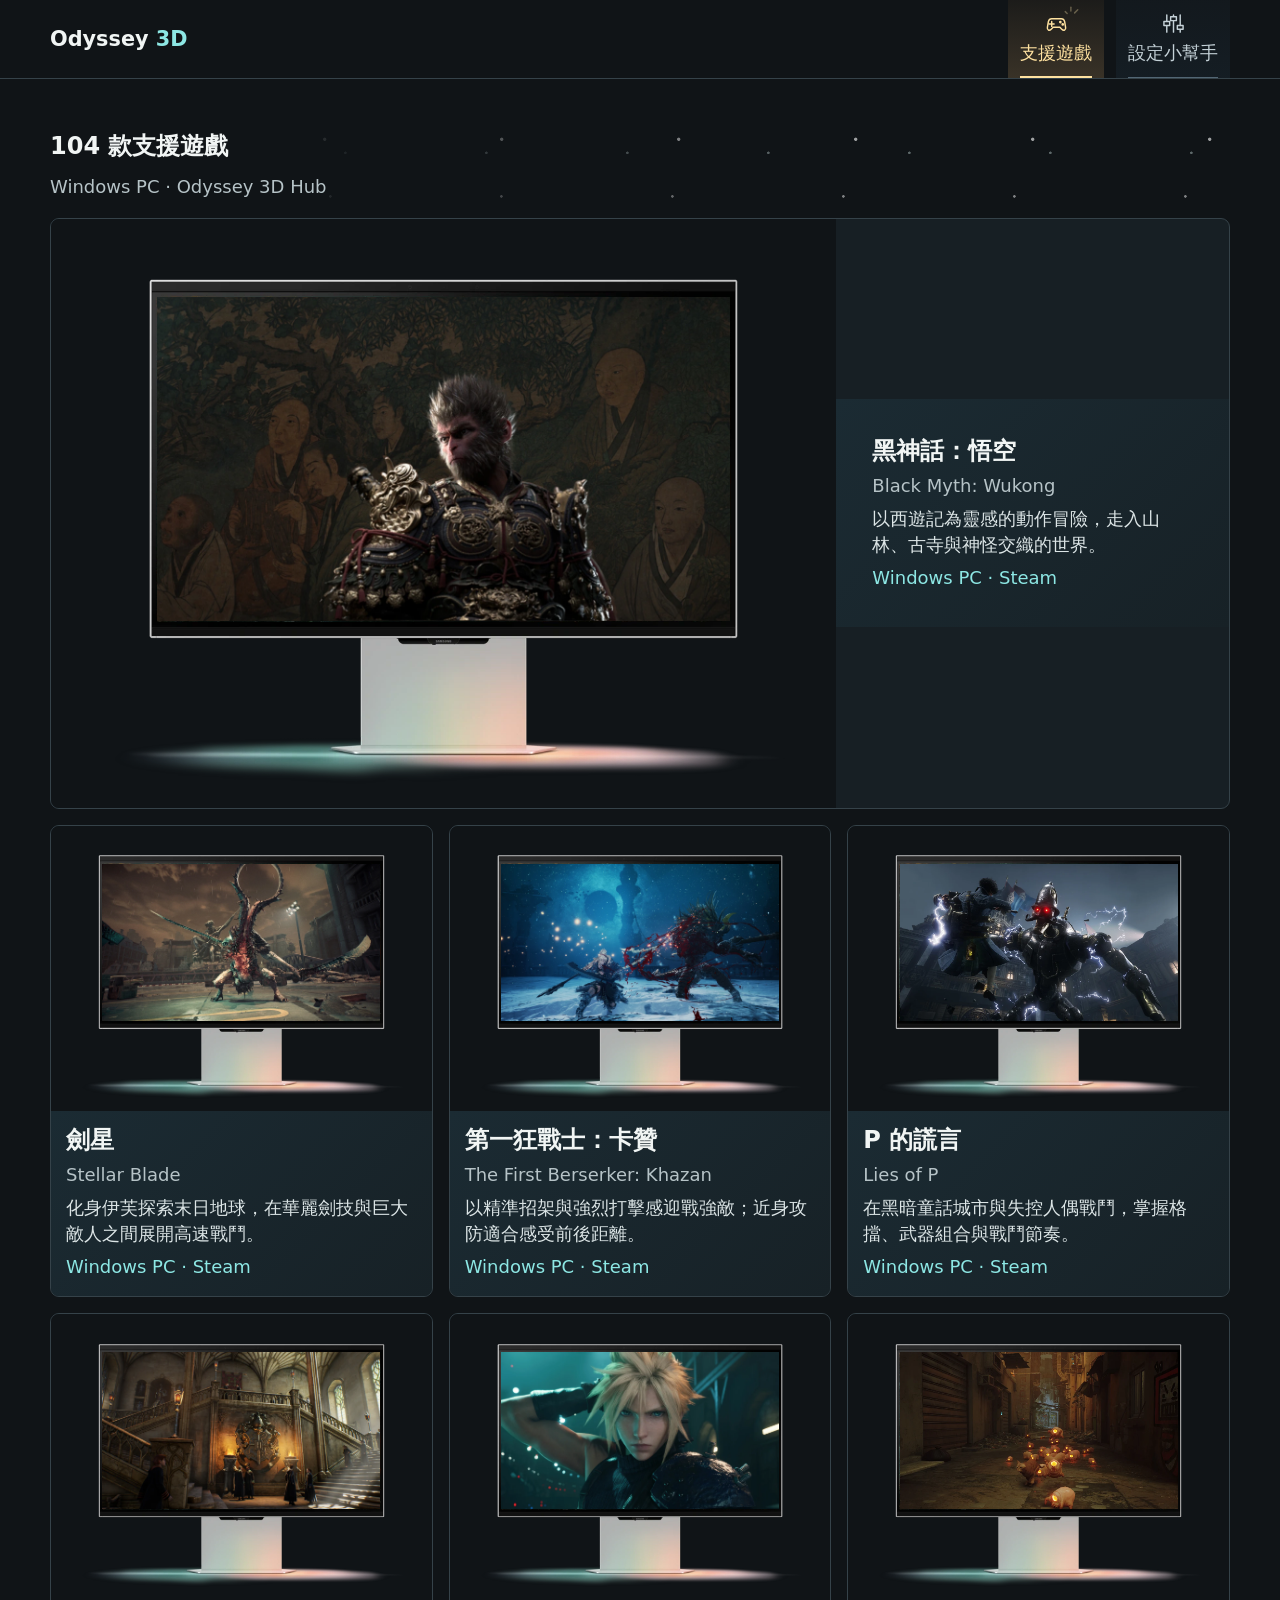
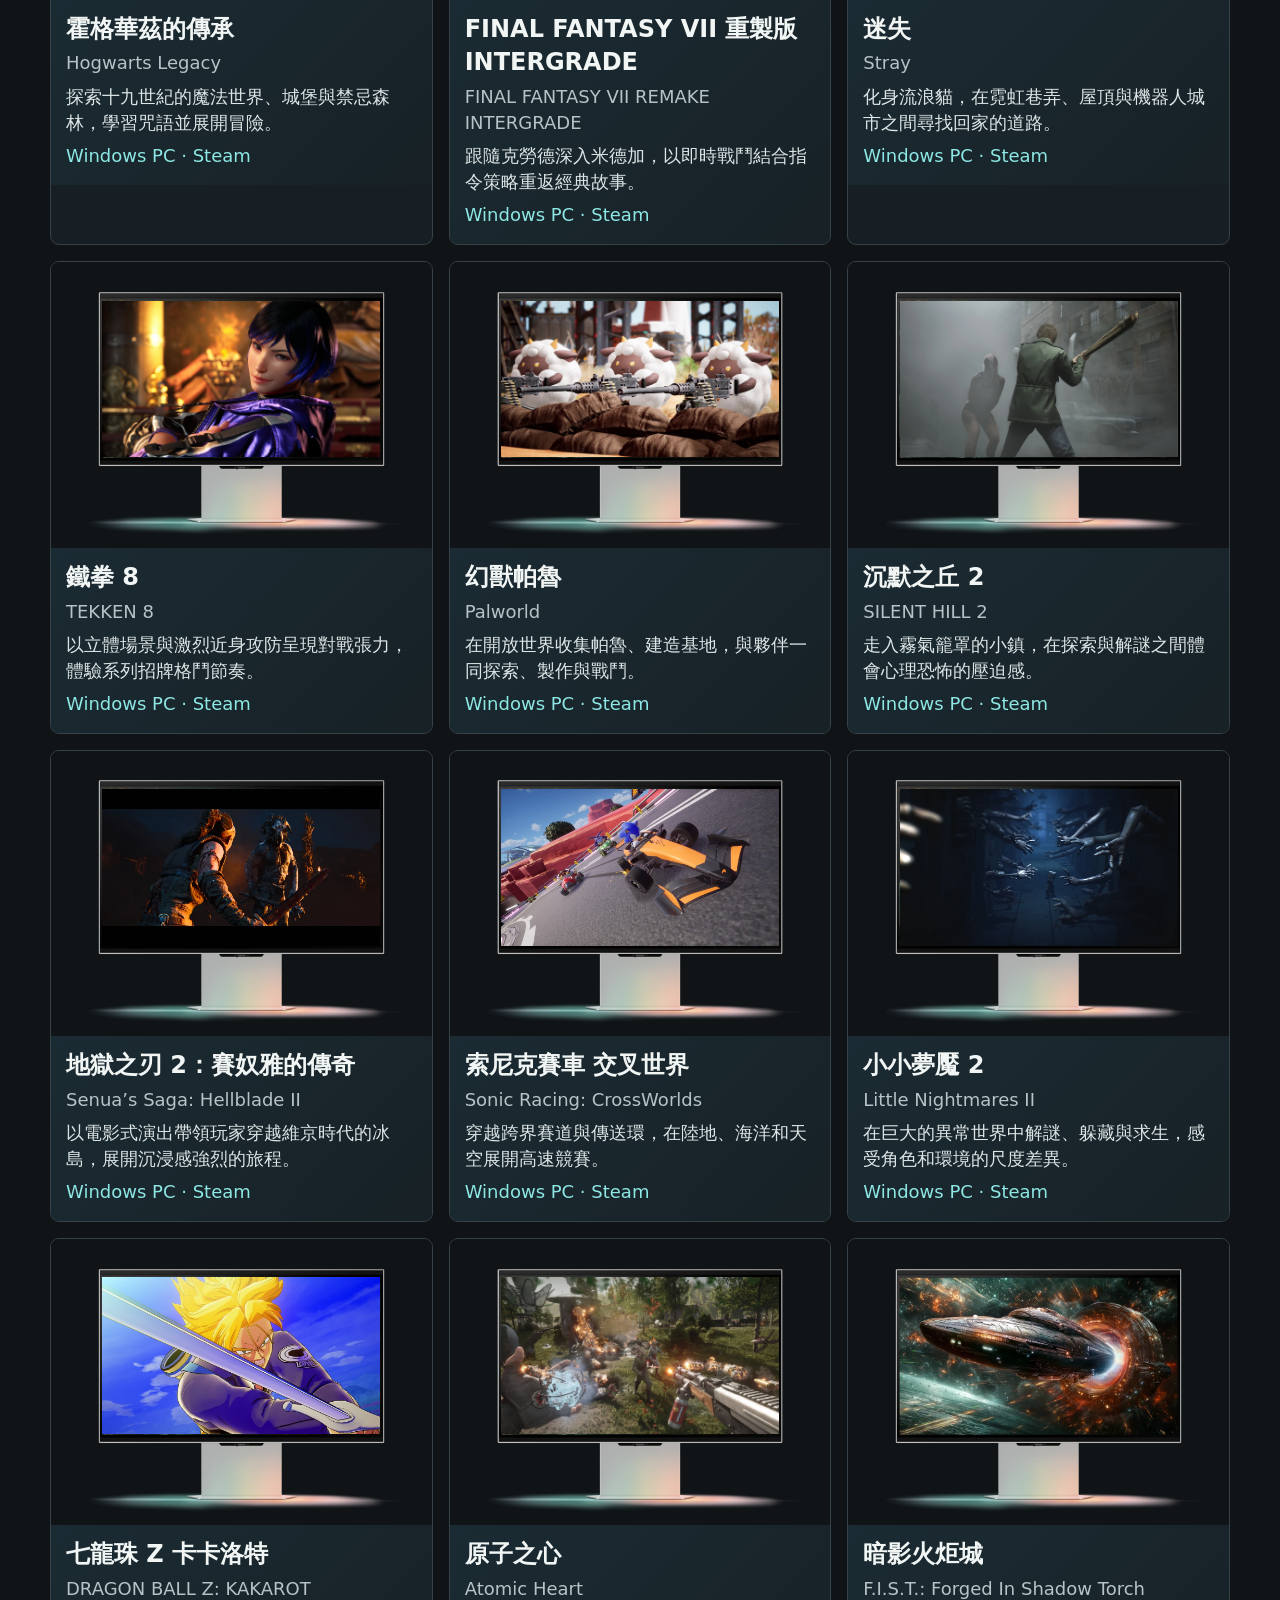
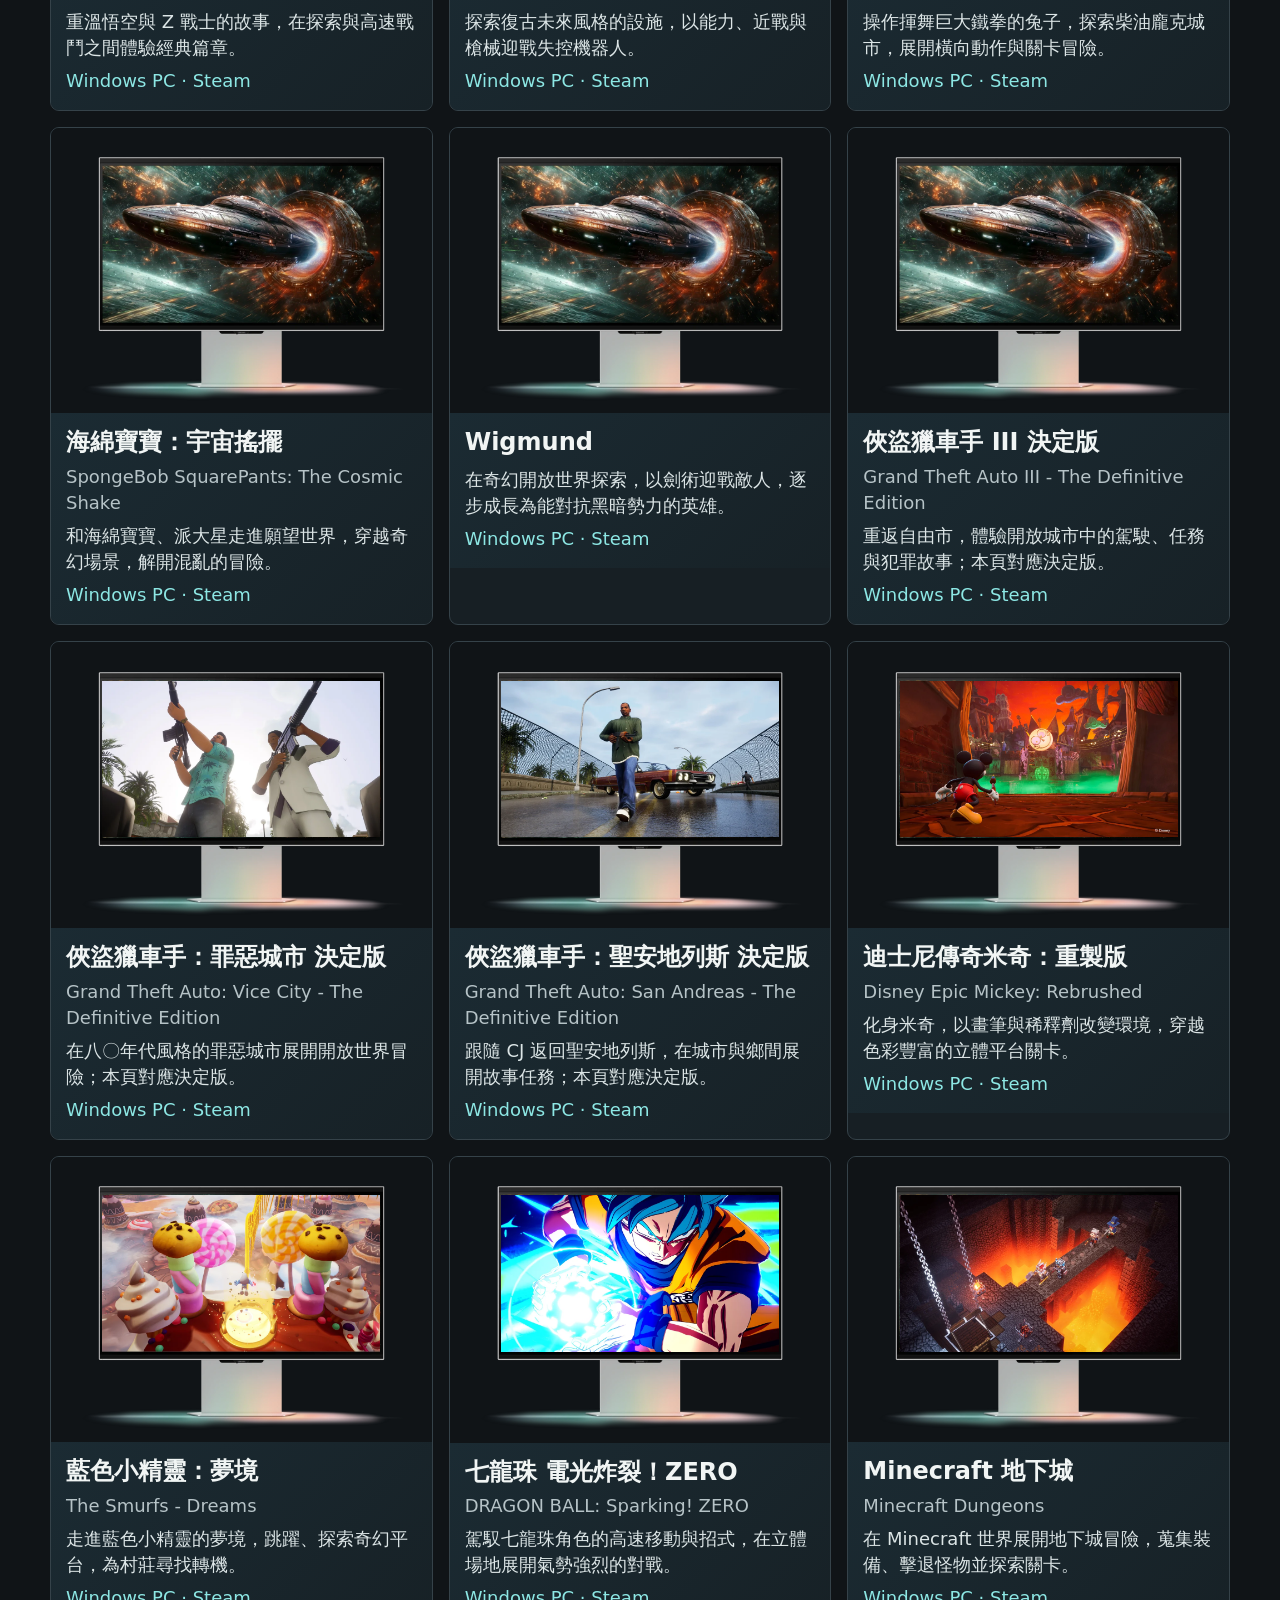
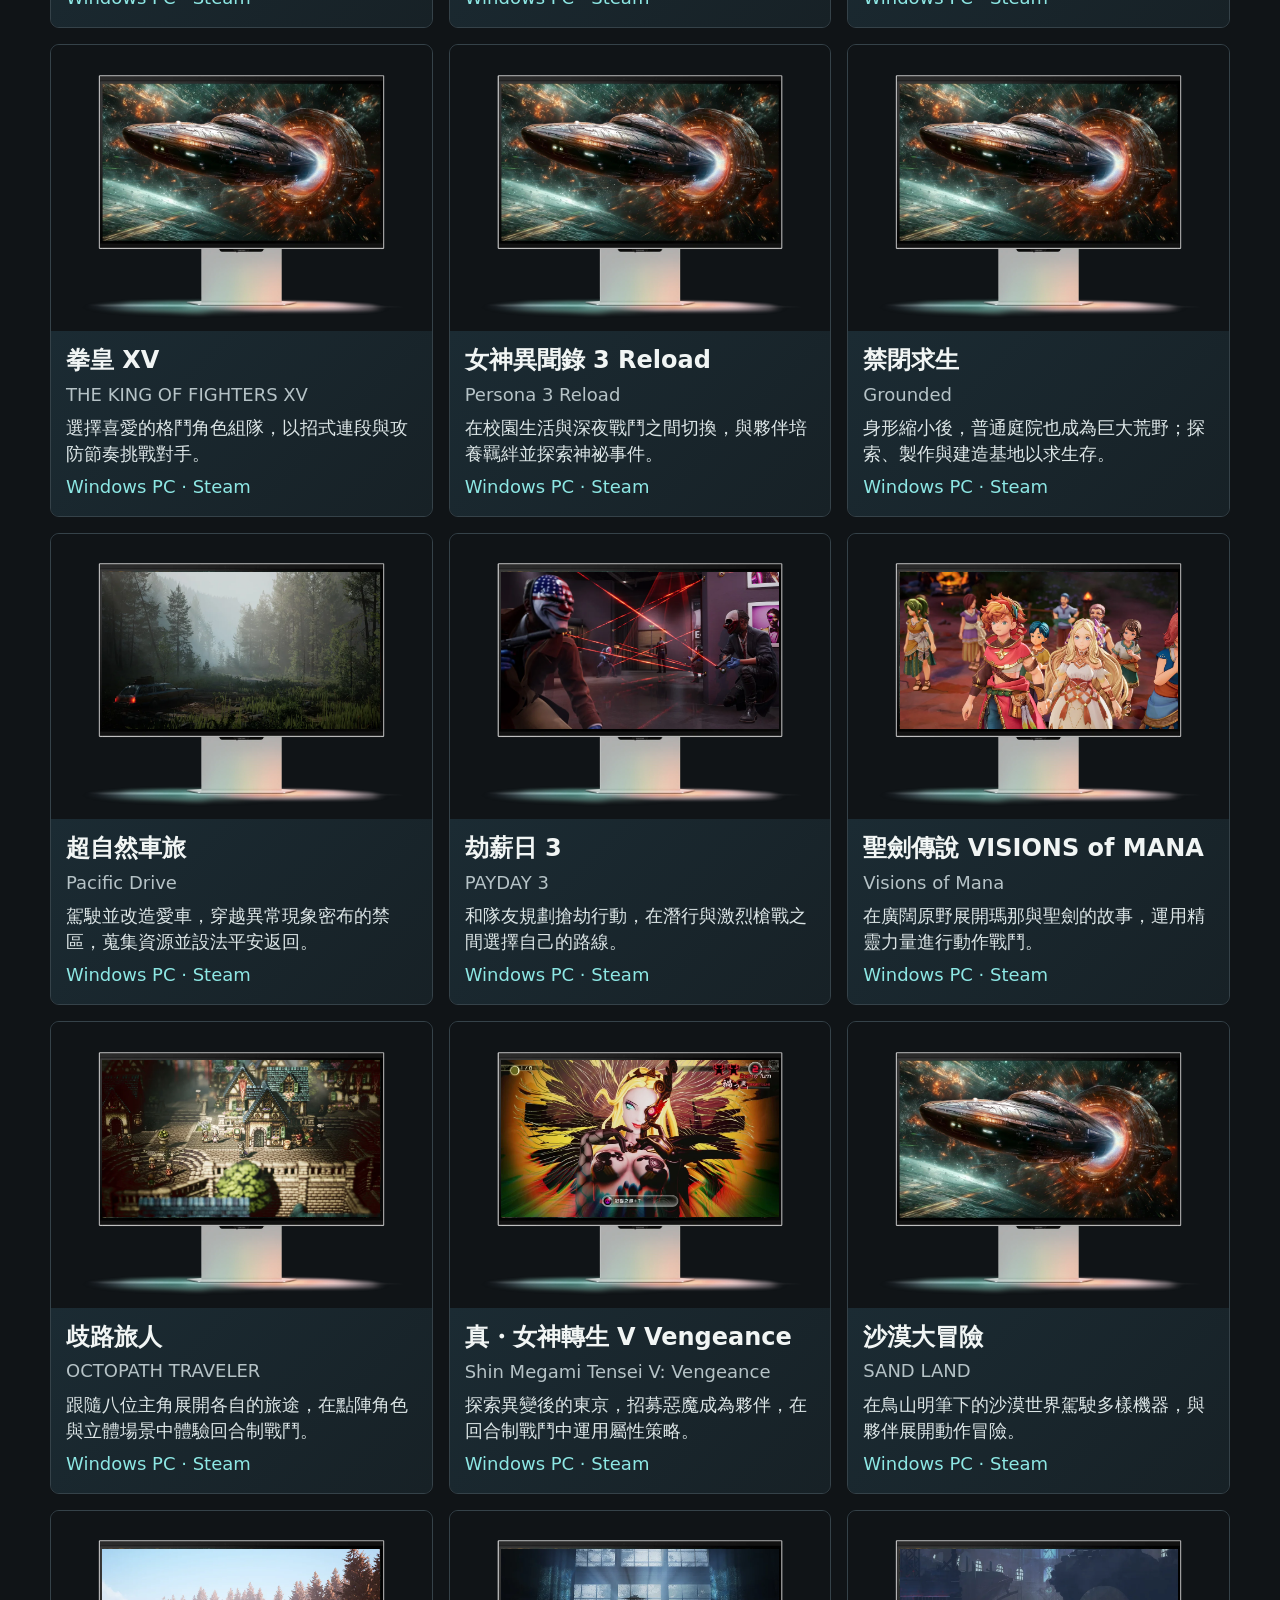
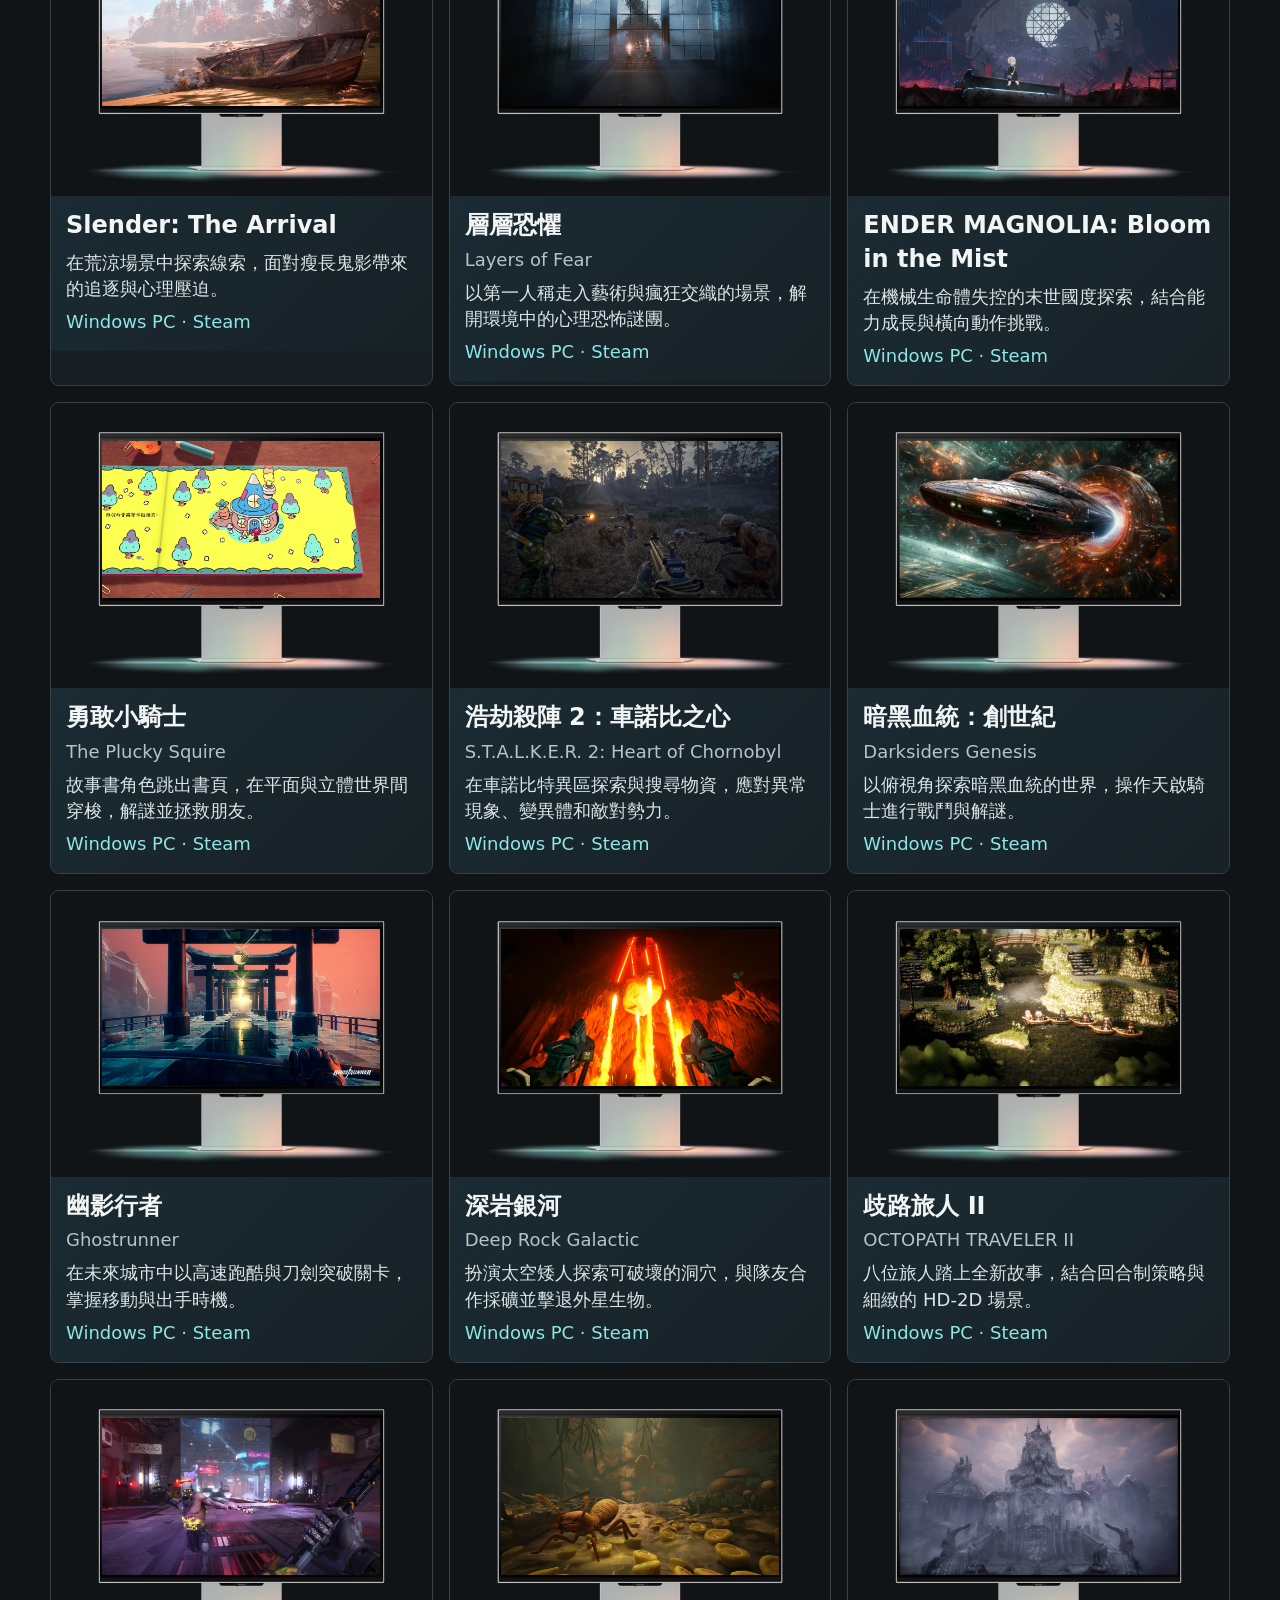
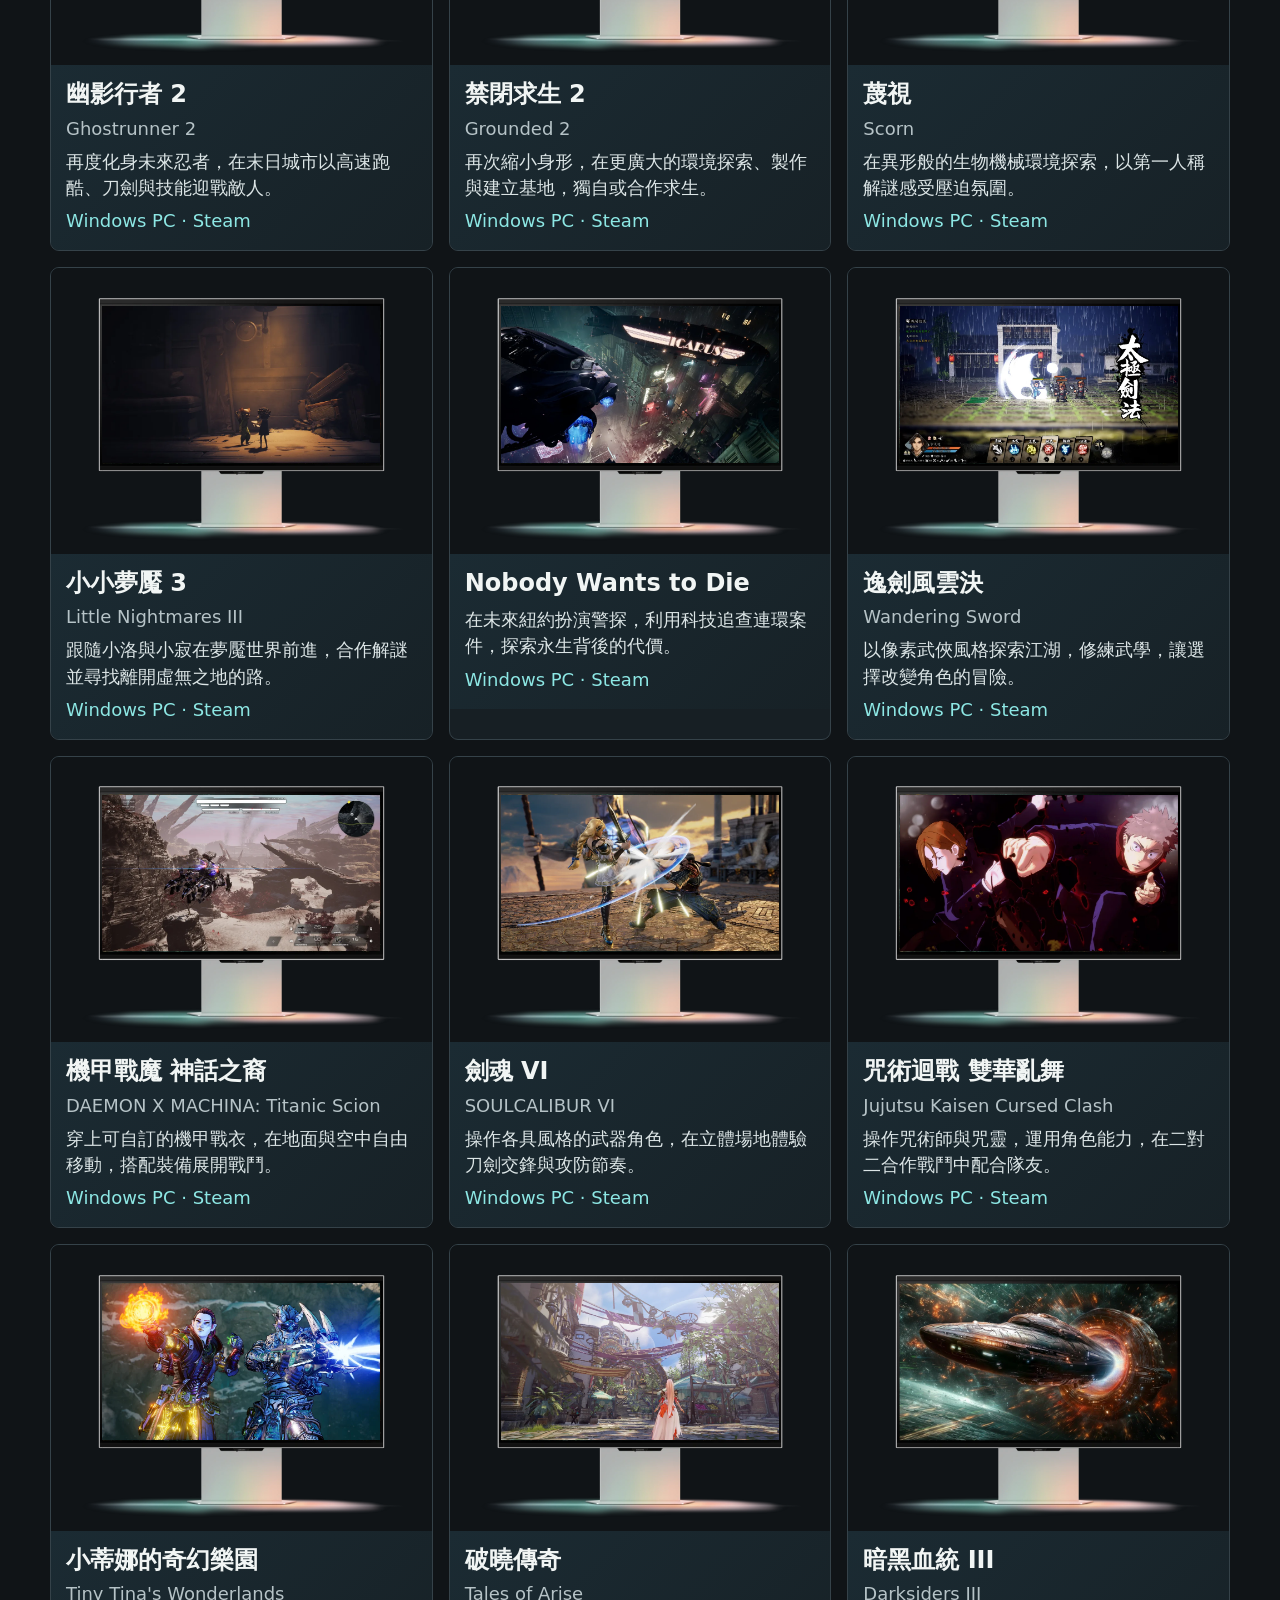
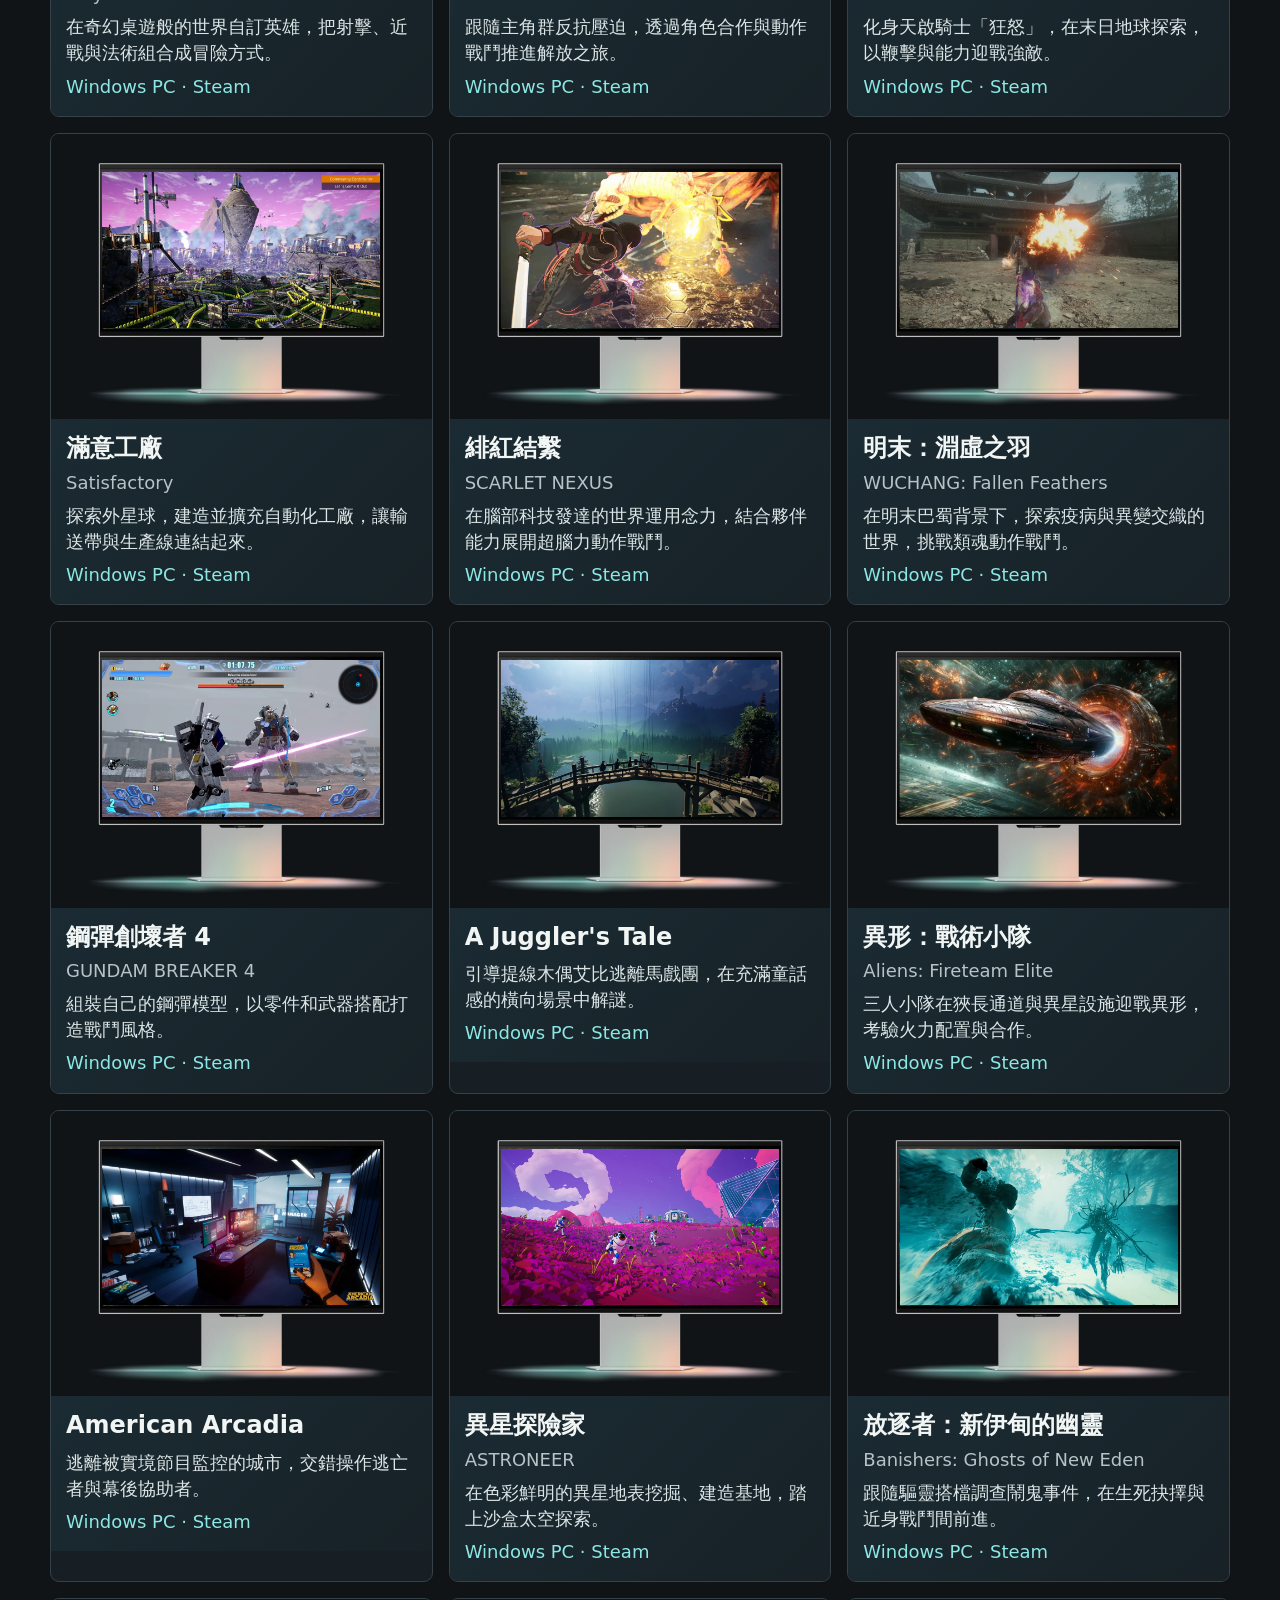
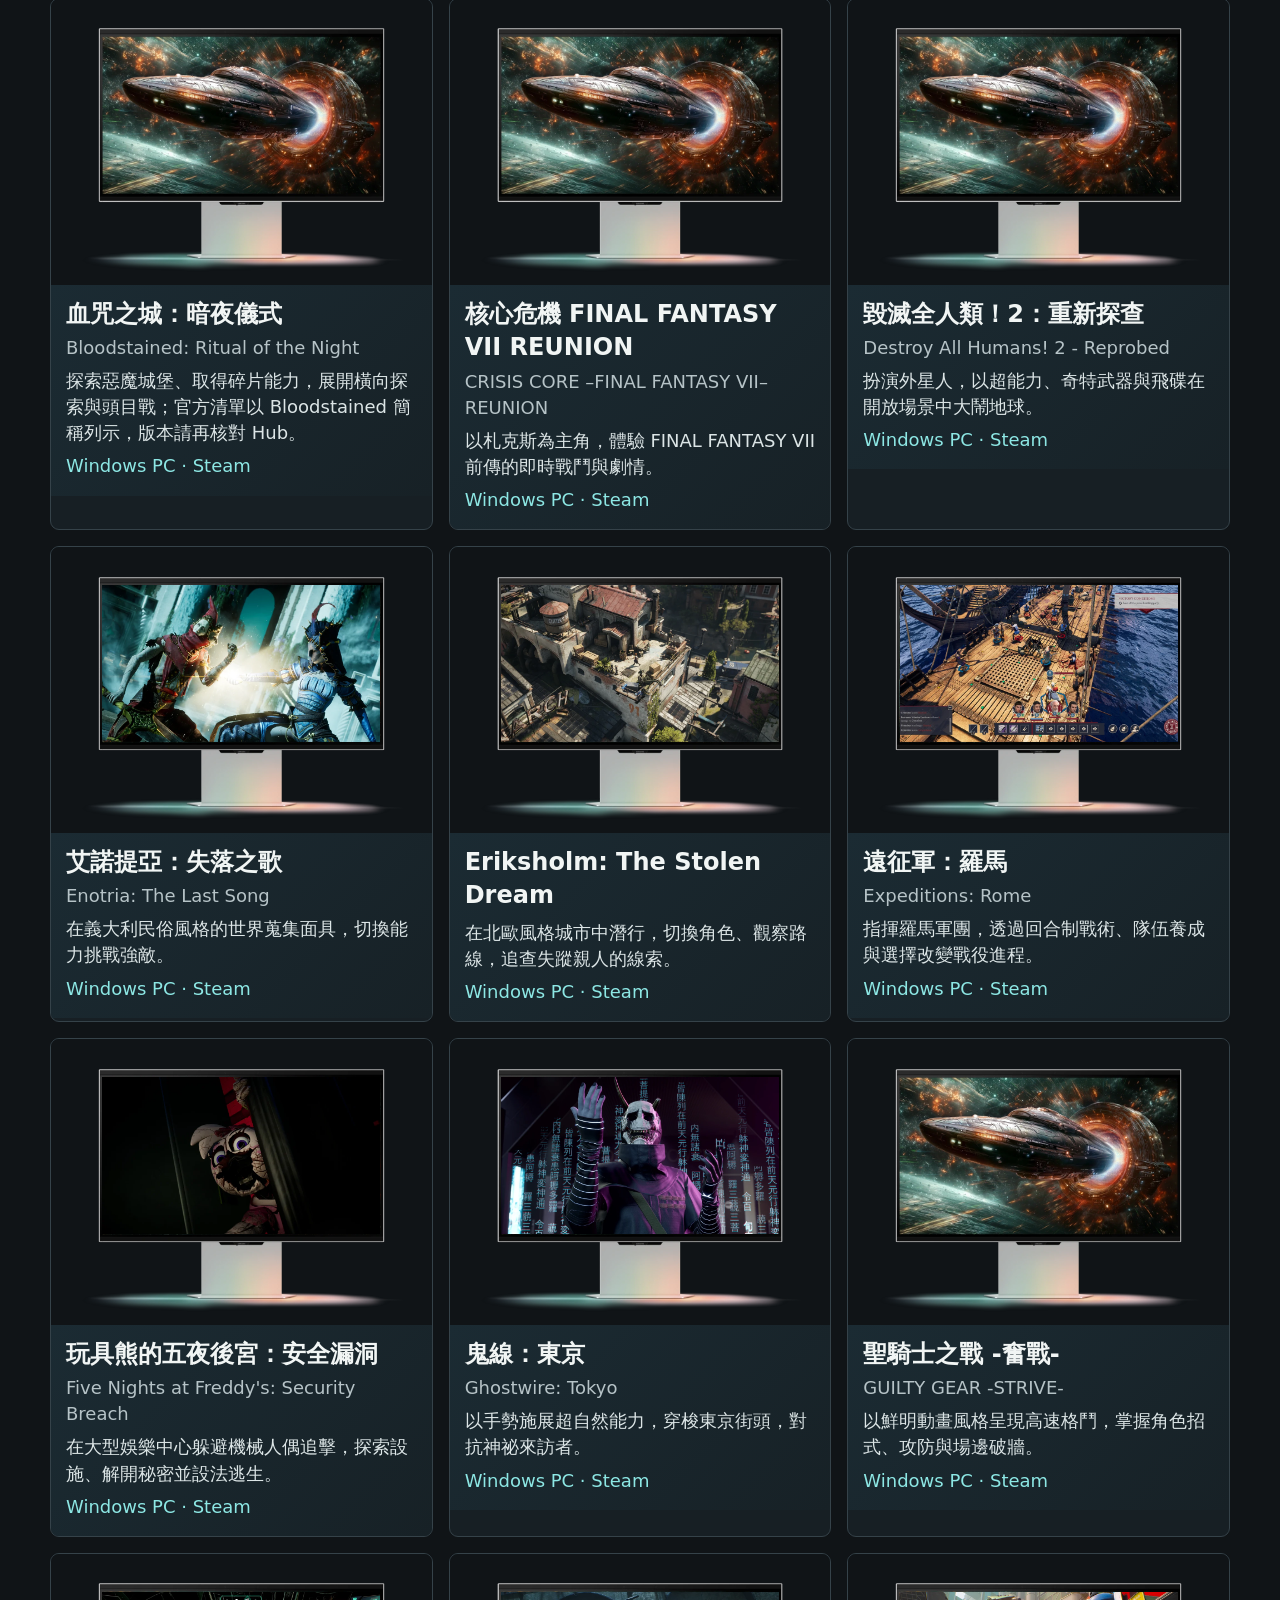
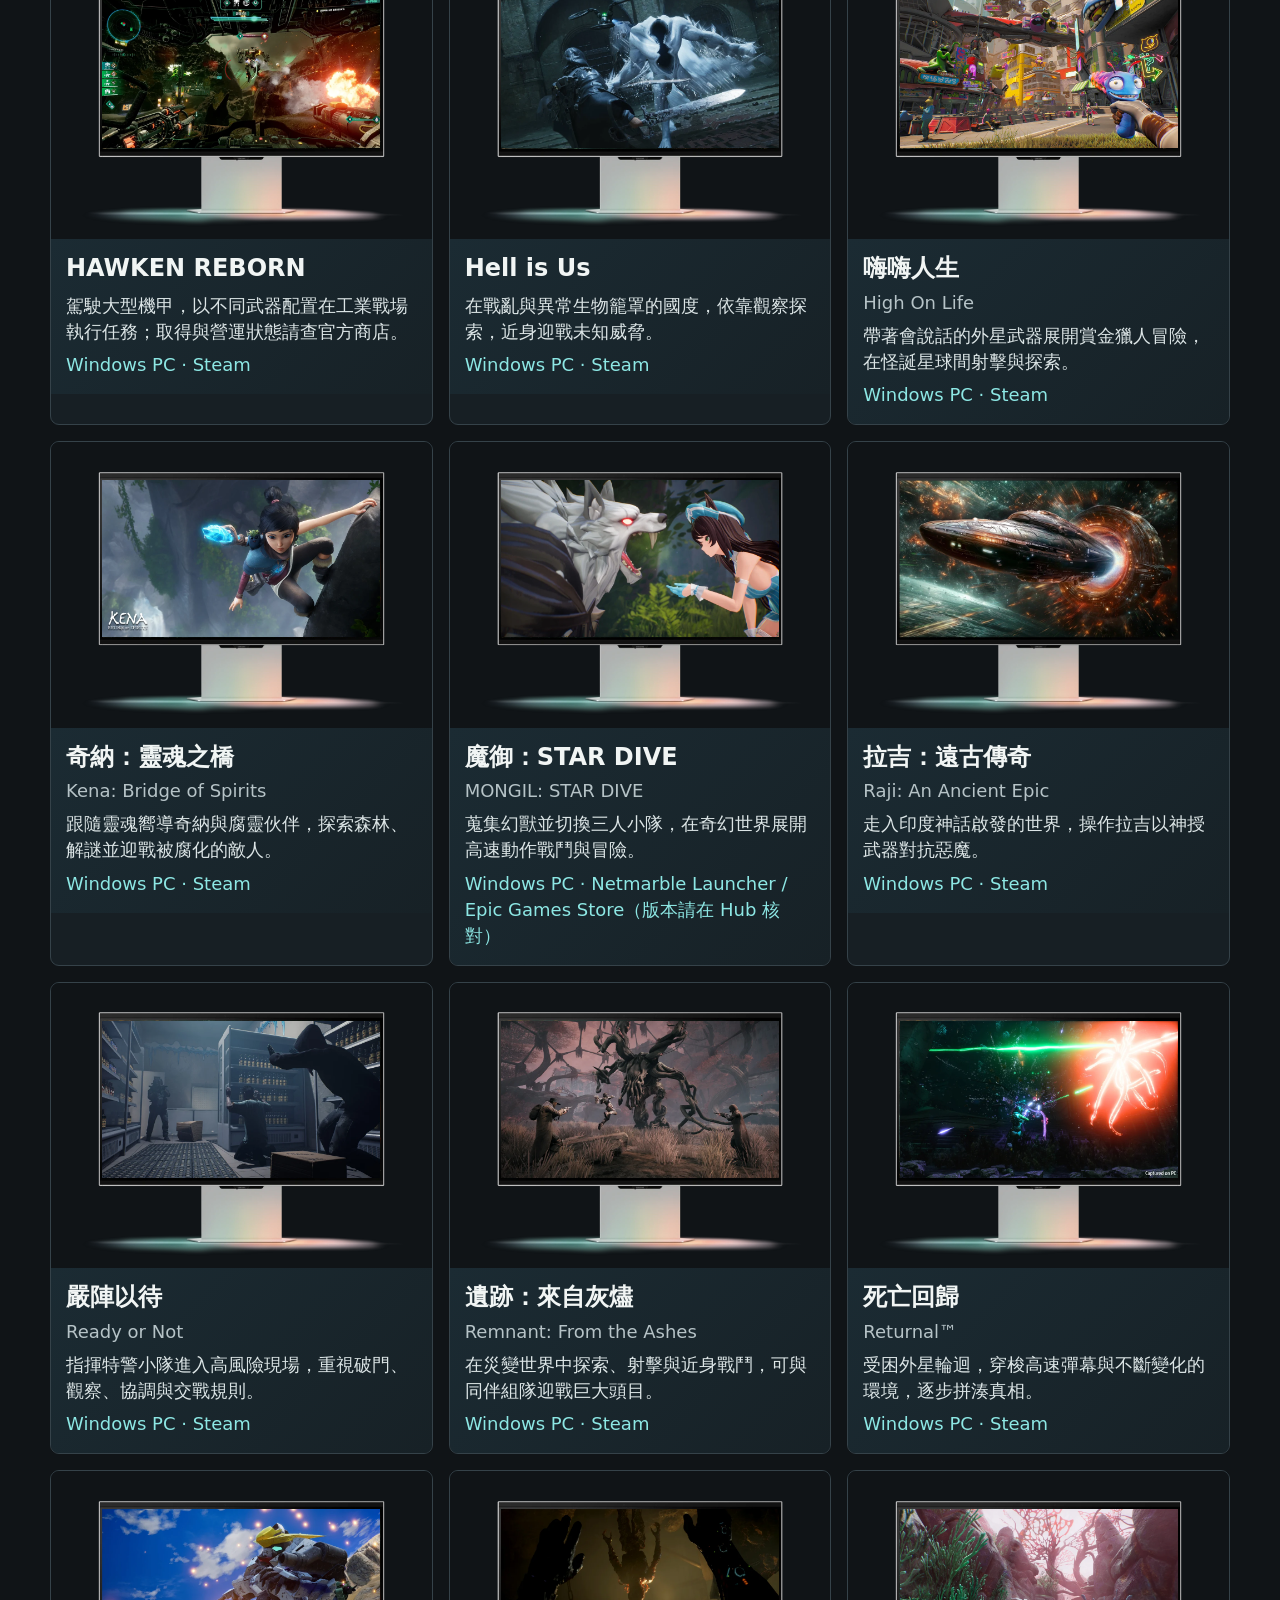
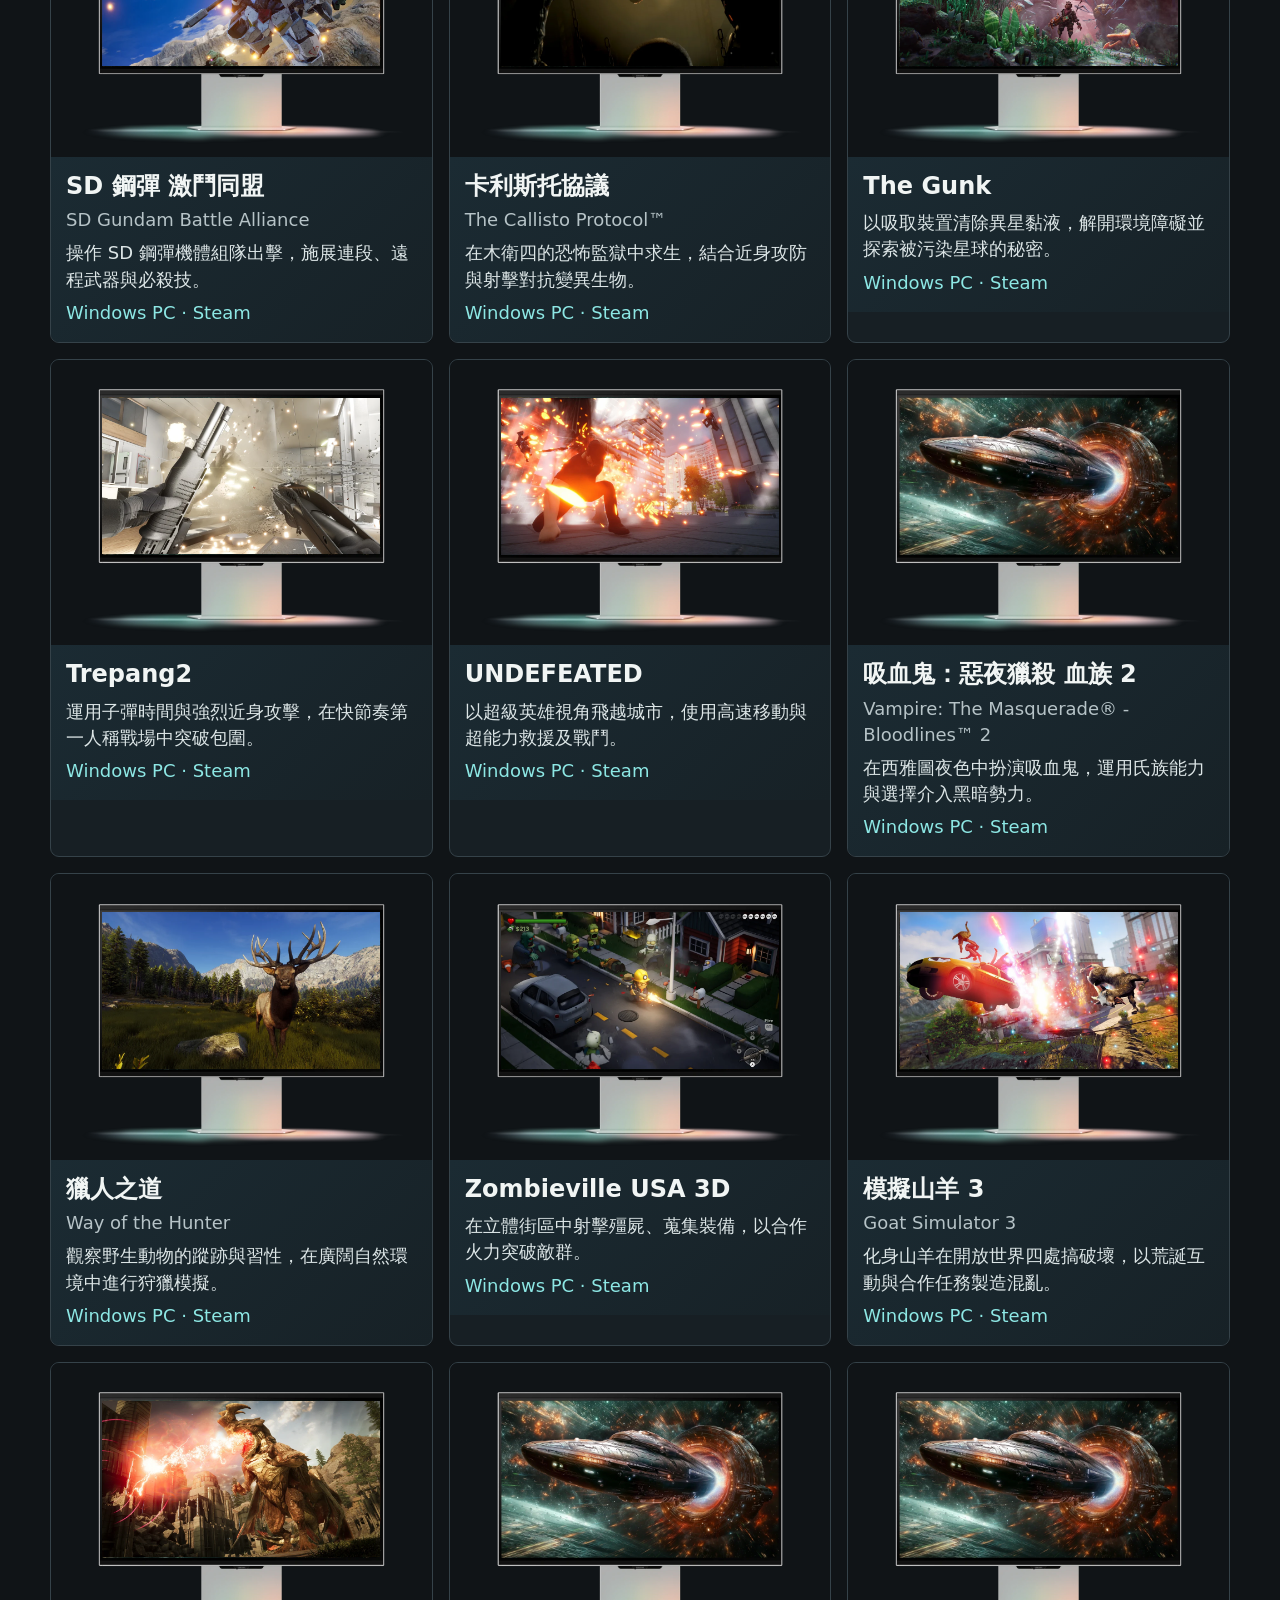
==== commit a3b5f7e1: "Use recognizable Wukong protagonist and add photo 3D guidance" ====
--- a/index.html
+++ b/index.html
@@ -7,8 +7,8 @@
 <title>支援遊戲｜Odyssey 3D G90XF</title>
 <meta name="description" content="Odyssey 3D G90XF，27 吋 4K IPS 電競螢幕。看看裸視 3D 支援遊戲與簡易設定。">
 <meta property="og:image" content="https://hellopages.github.io/odyssey-3d/assets/wukong.webp">
-<link rel="stylesheet" href="style.css?v=20261111.30">
-<script src="games-motion.js?v=20261111.30-d3f527cbf7" defer></script>
+<link rel="stylesheet" href="style.css?v=20261111.31">
+<script src="games-motion.js?v=20261111.31-d3f527cbf7" defer></script>
 </head>
 <body data-page="games">
 <a class="skip" href="#main">跳到內容</a>
@@ -23,8 +23,8 @@
 <div class="catalog-feature"><article class="game-card" id="wukong">
 <div class="game-media view-shift" data-view-shift>
 <img class="game-monitor" src="assets/g90xf-official-front.webp" width="1200" height="800" alt="" aria-hidden="true" loading="lazy">
-<img class="game-screen" src="assets/wukong-scene-v30.webp" width="1920" height="1080" alt="黑神話：悟空遊戲畫面" fetchpriority="high">
-<video data-src="assets/preview/wukong.mp4" data-revision="20261111.30" aria-hidden="true" tabindex="-1" muted playsinline loop preload="none" disablepictureinpicture disableremoteplayback></video>
+<img class="game-screen" src="assets/wukong-scene-v31.webp" width="1920" height="1080" alt="黑神話：悟空遊戲畫面" fetchpriority="high">
+<video data-src="assets/preview/wukong.mp4" data-revision="20261111.31" aria-hidden="true" tabindex="-1" muted playsinline loop preload="none" disablepictureinpicture disableremoteplayback></video>
 <img class="view-alternate" src="assets/preview/wukong-view-b.webp" alt="" aria-hidden="true" loading="lazy" decoding="async">
 </div>
 <div class="game-copy">
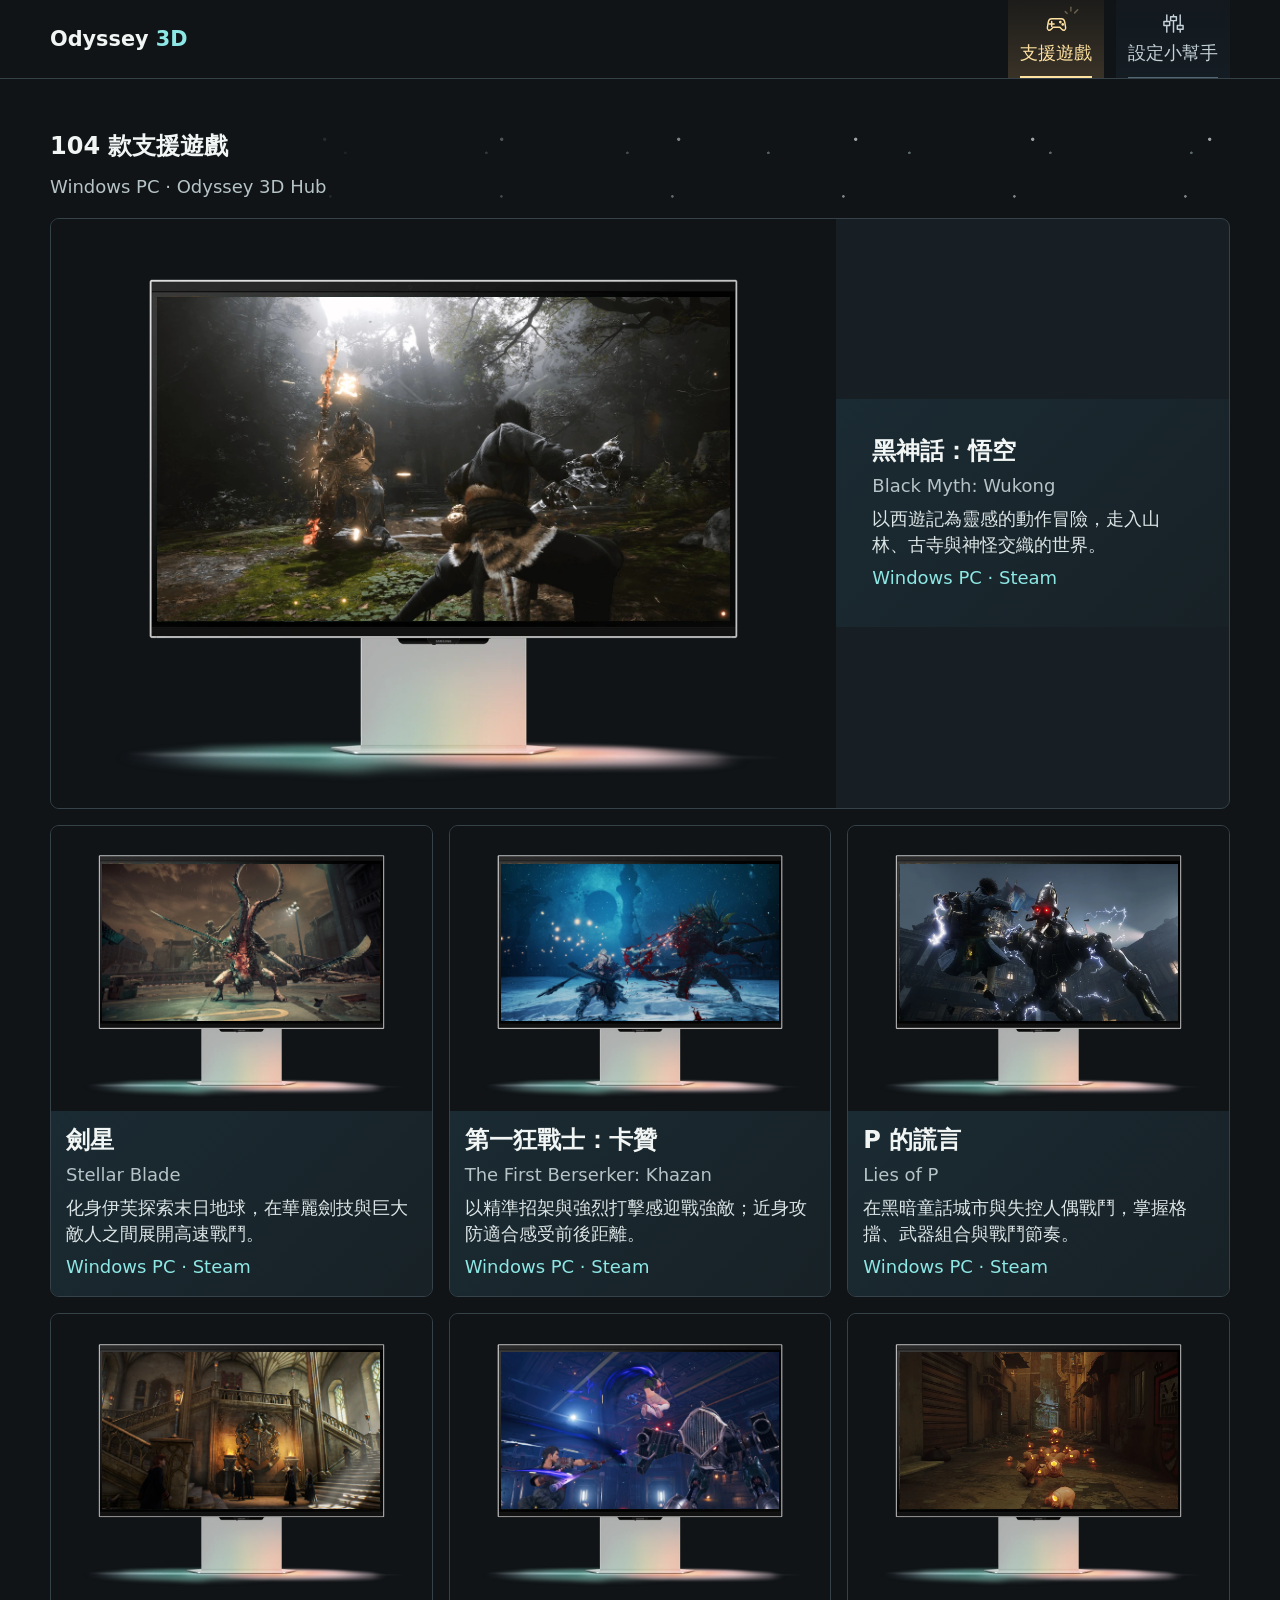
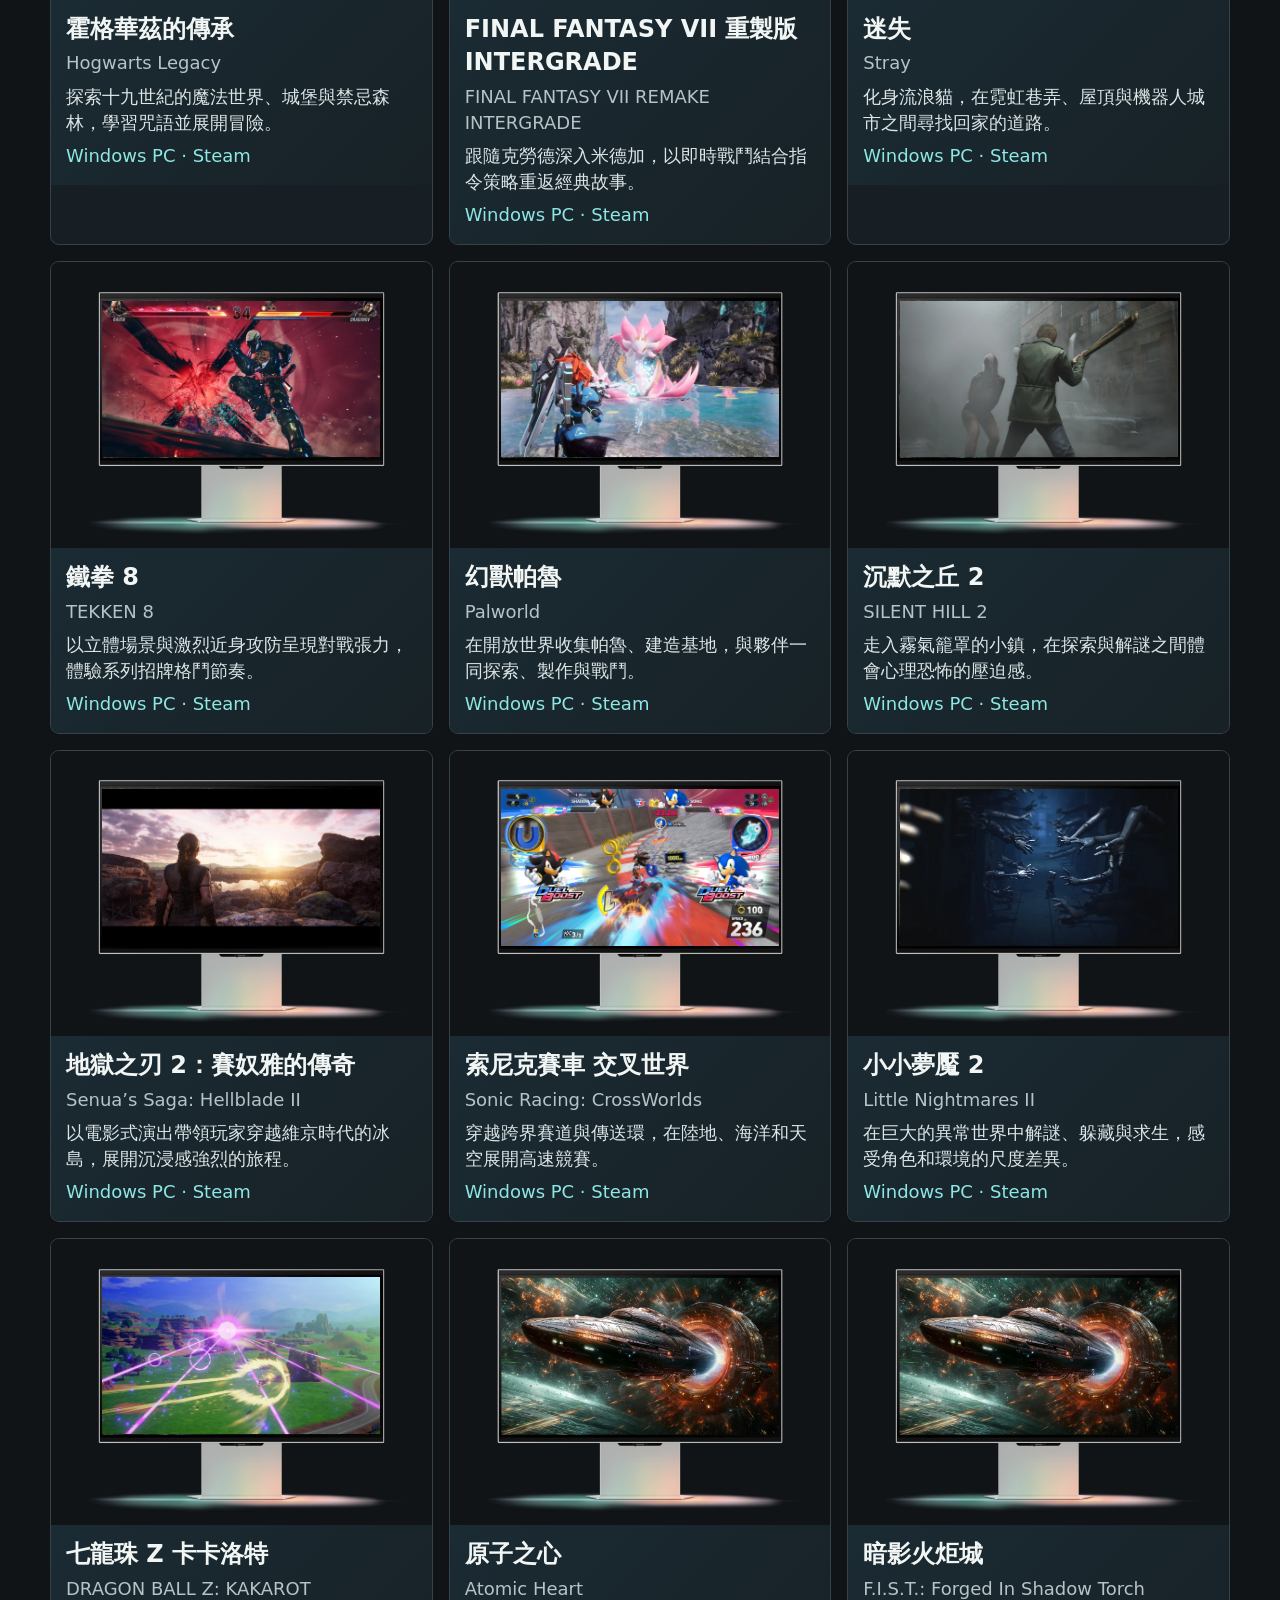
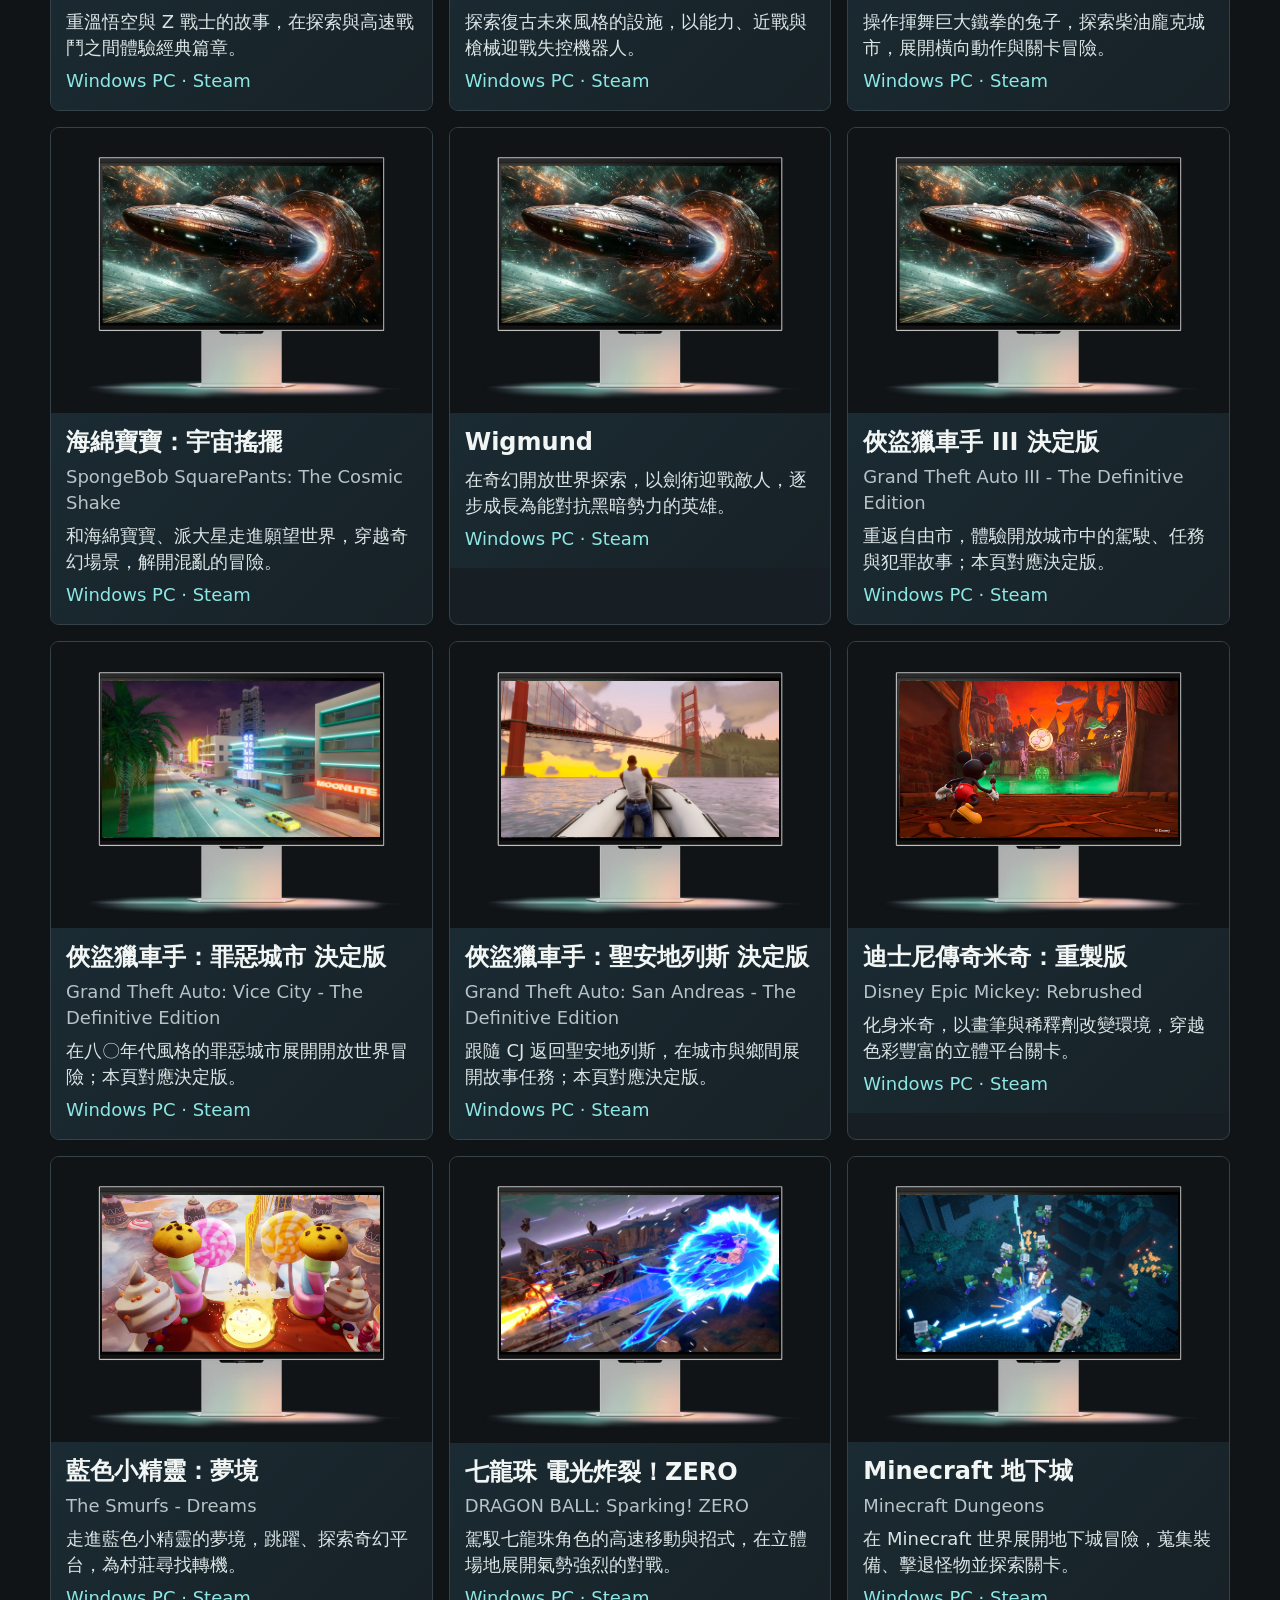
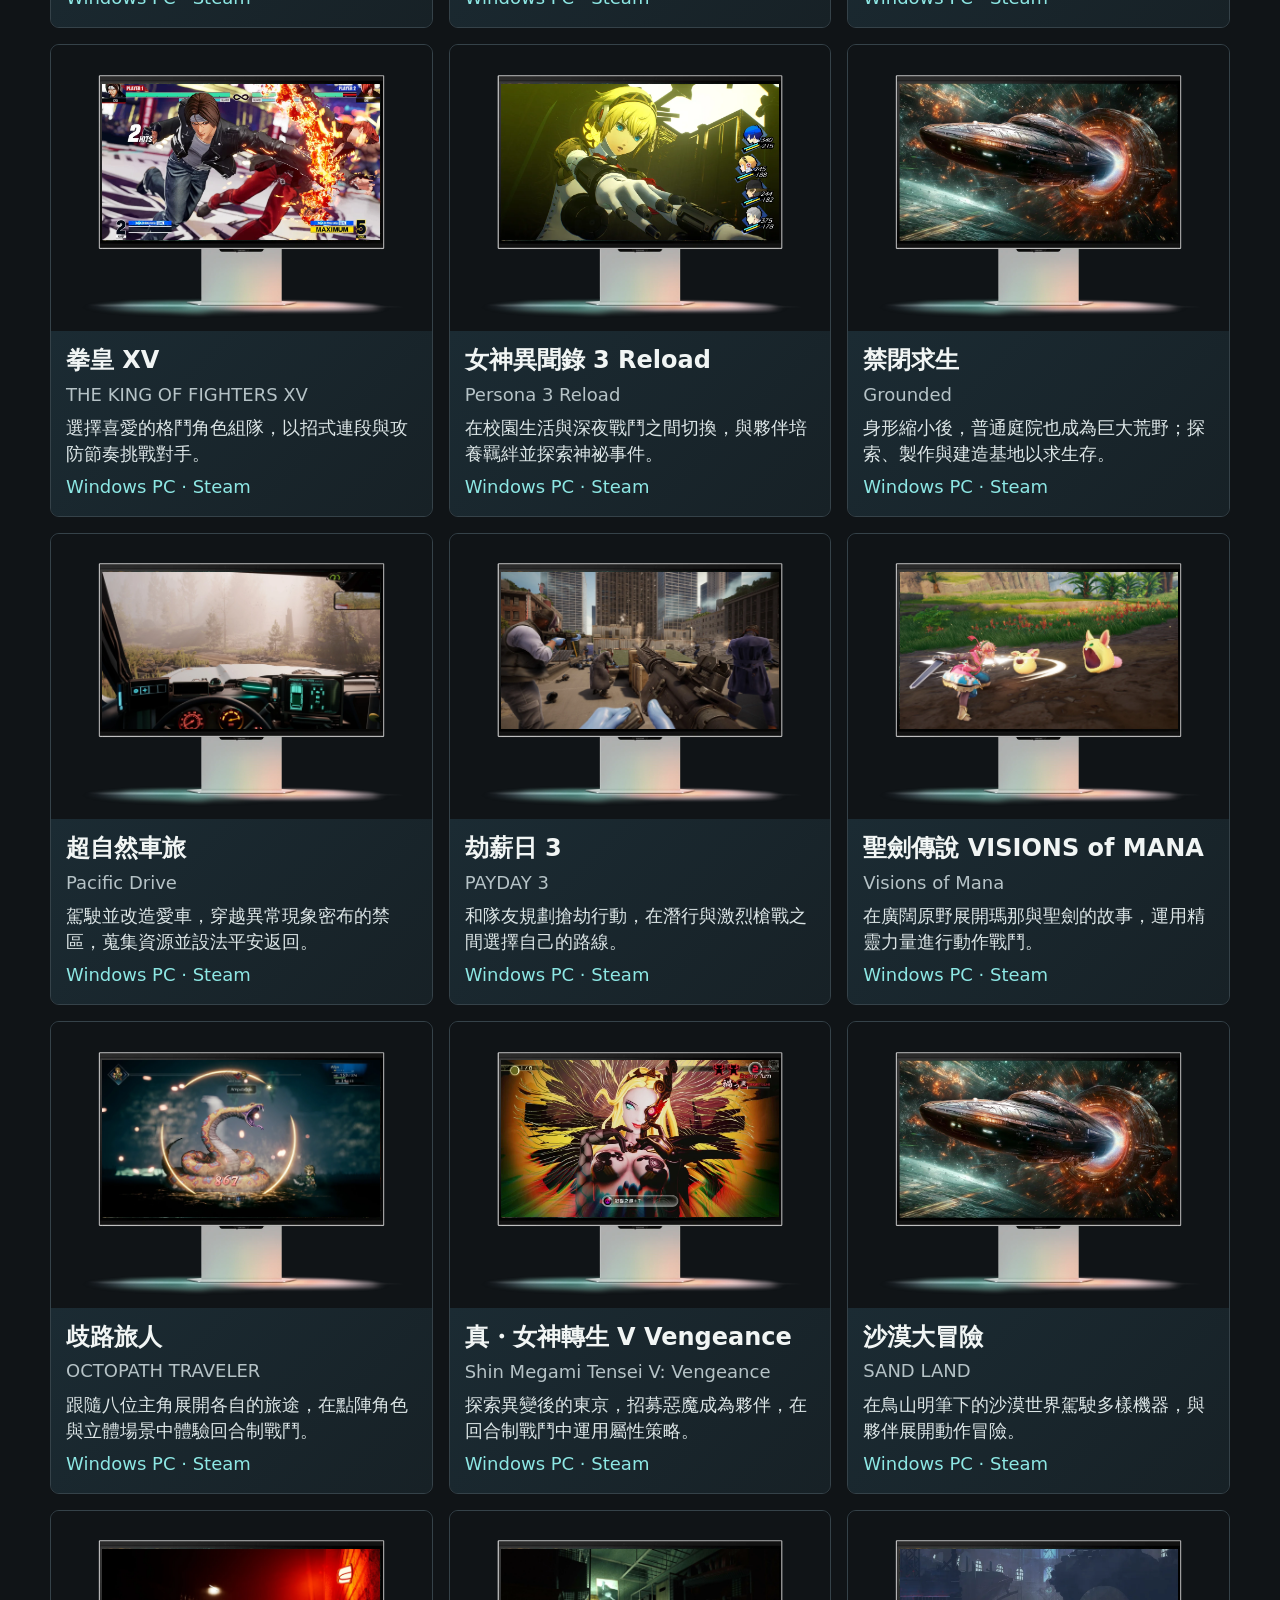
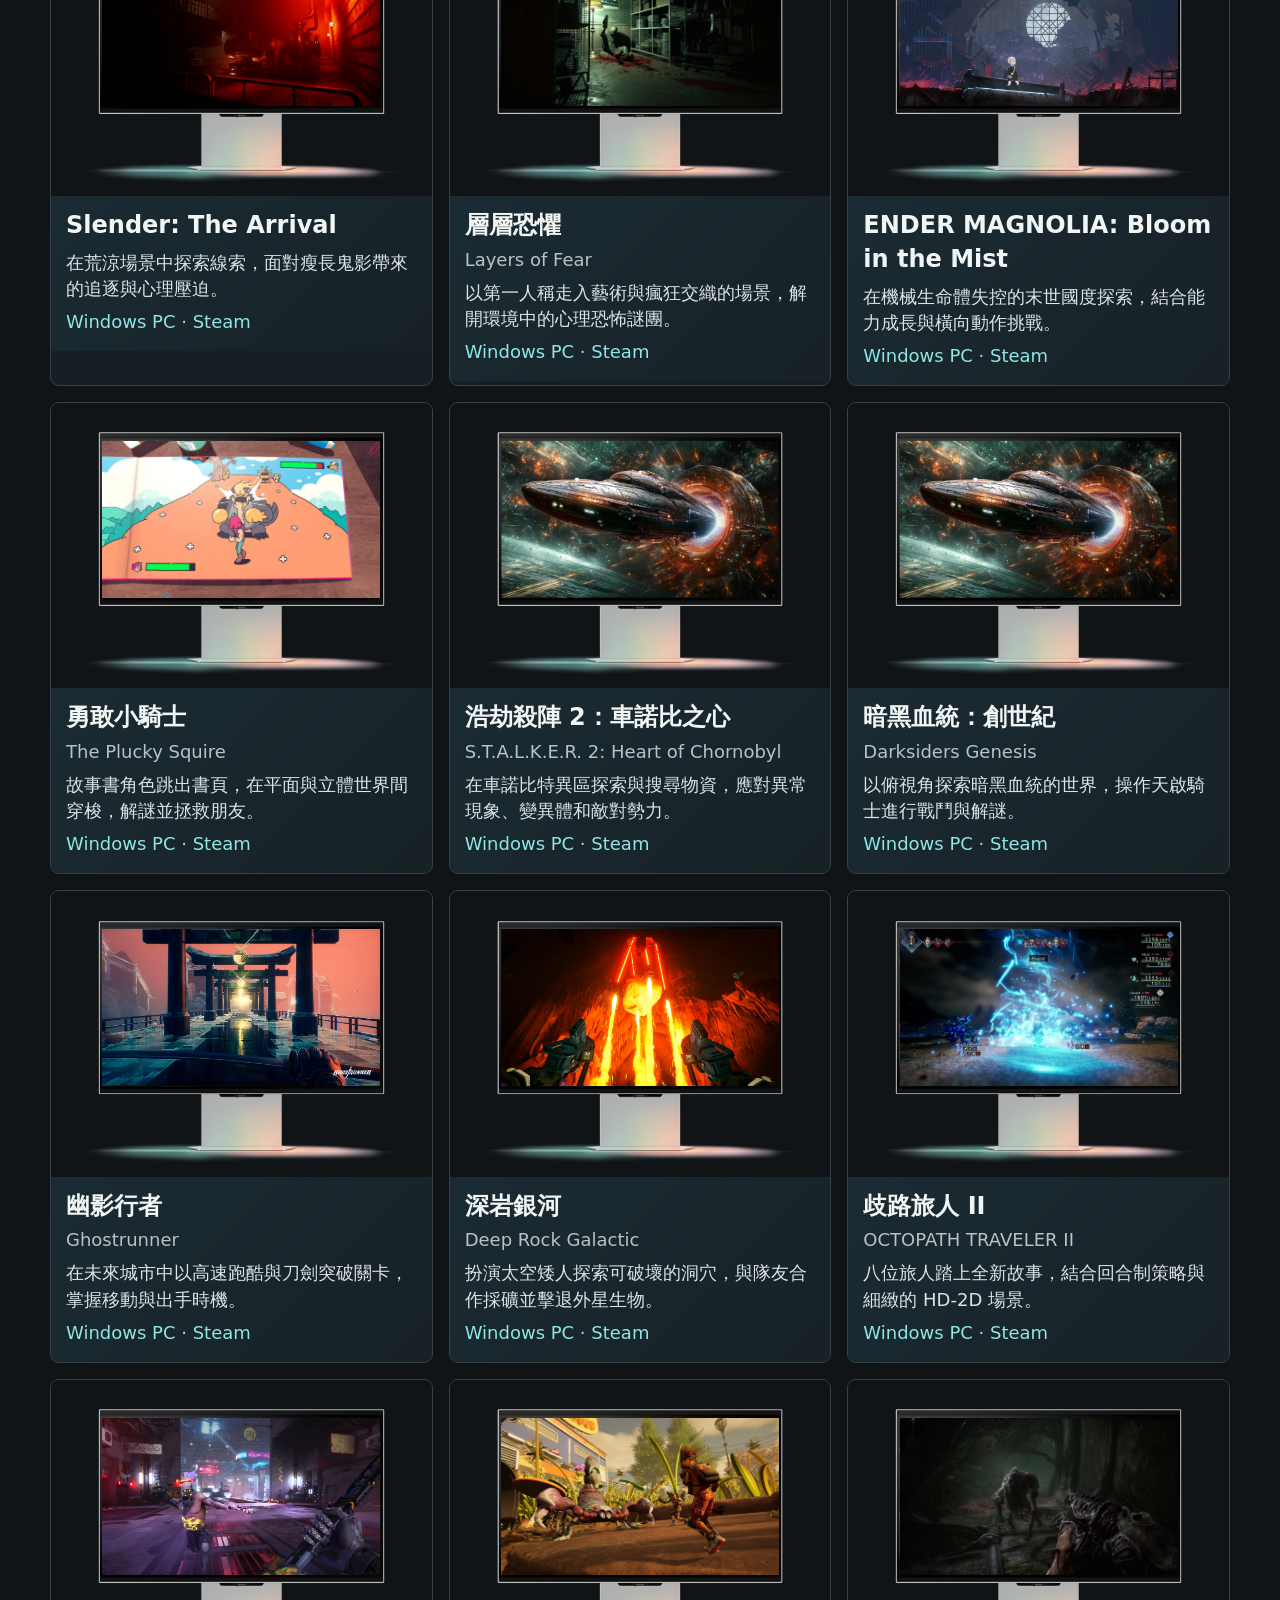
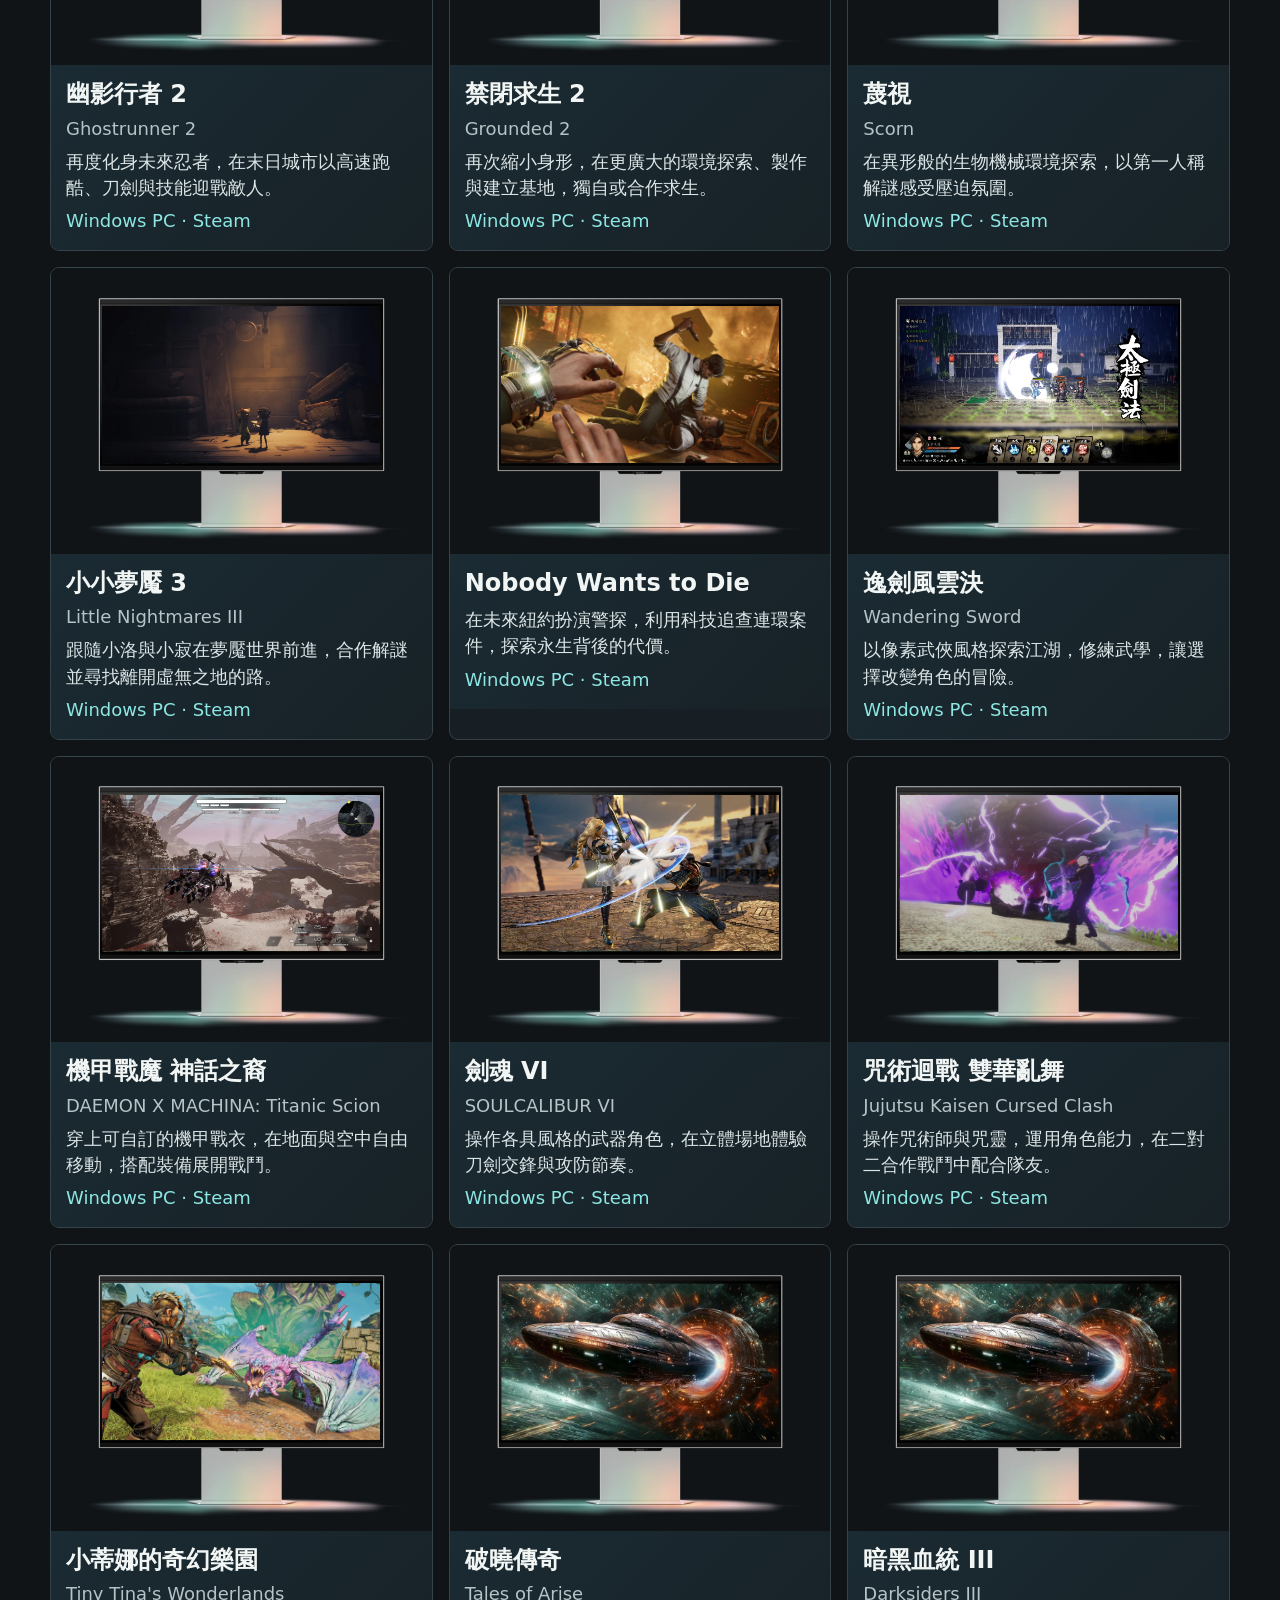
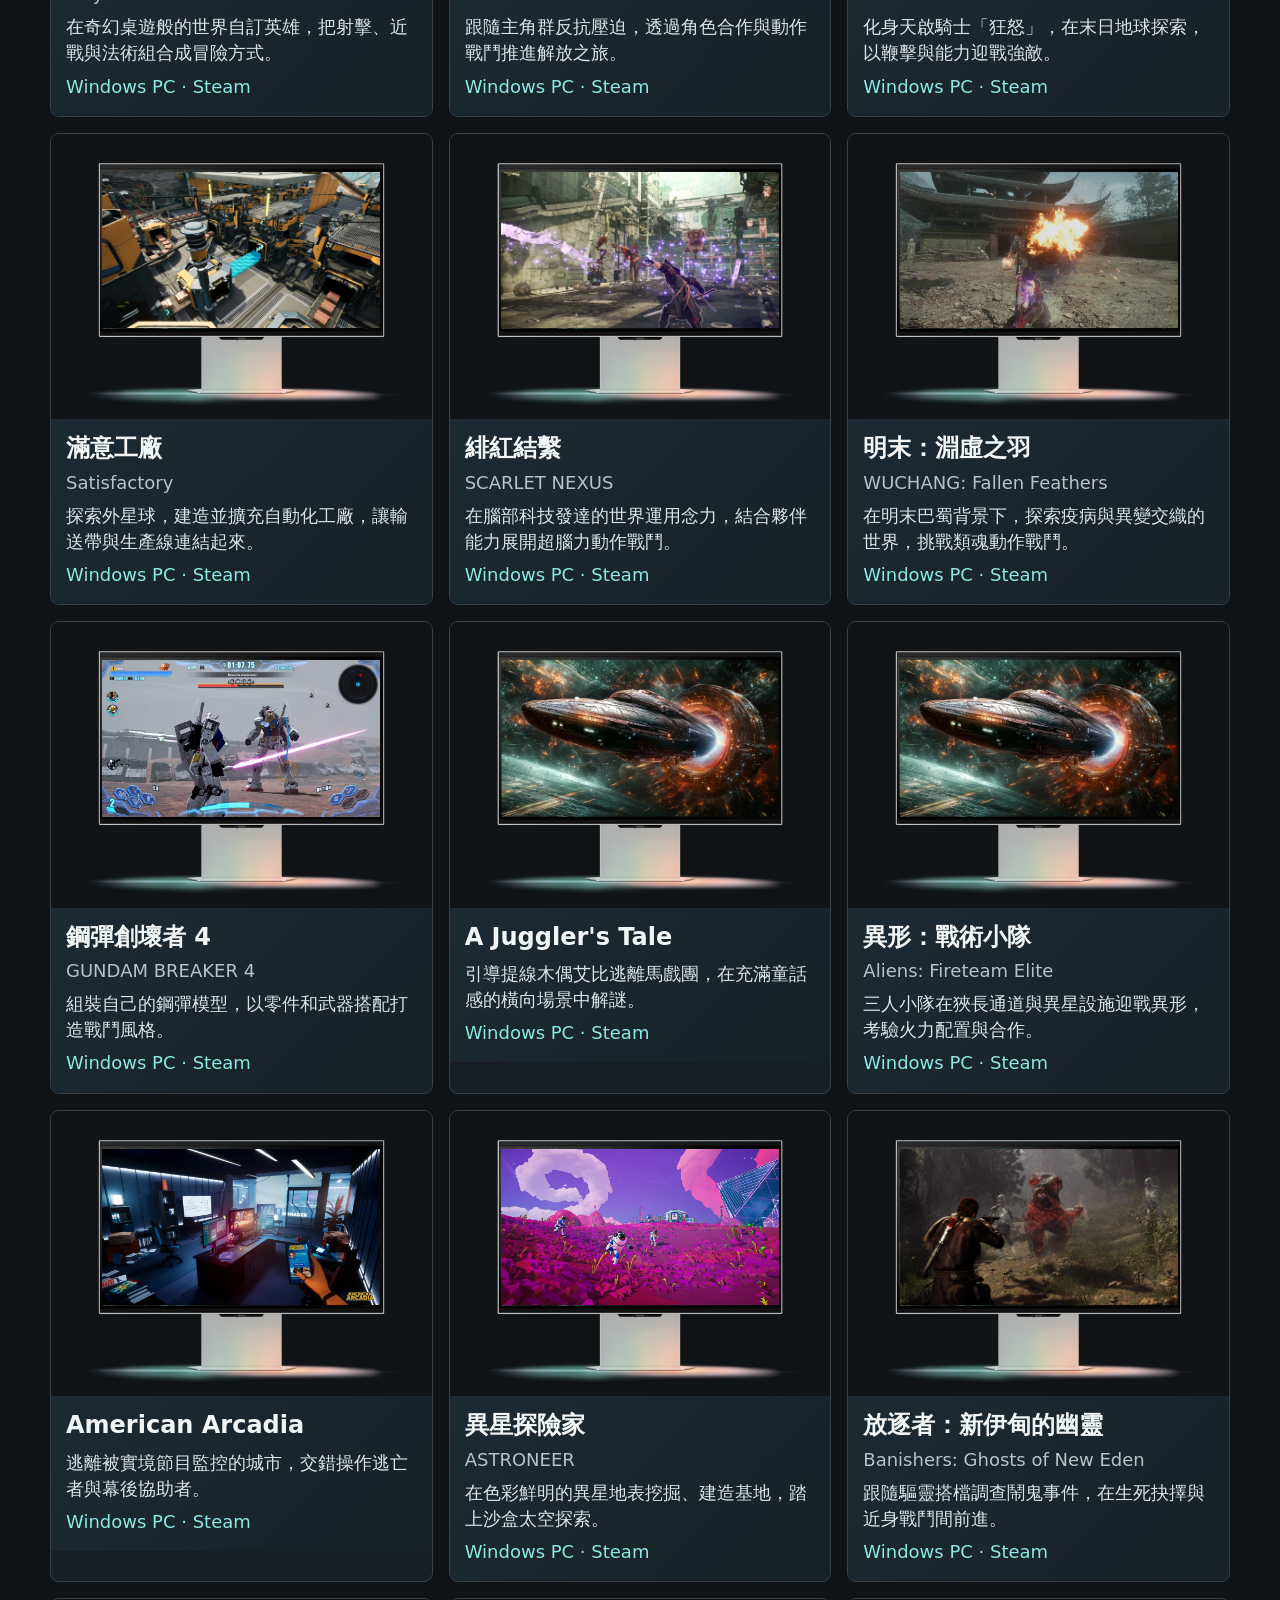
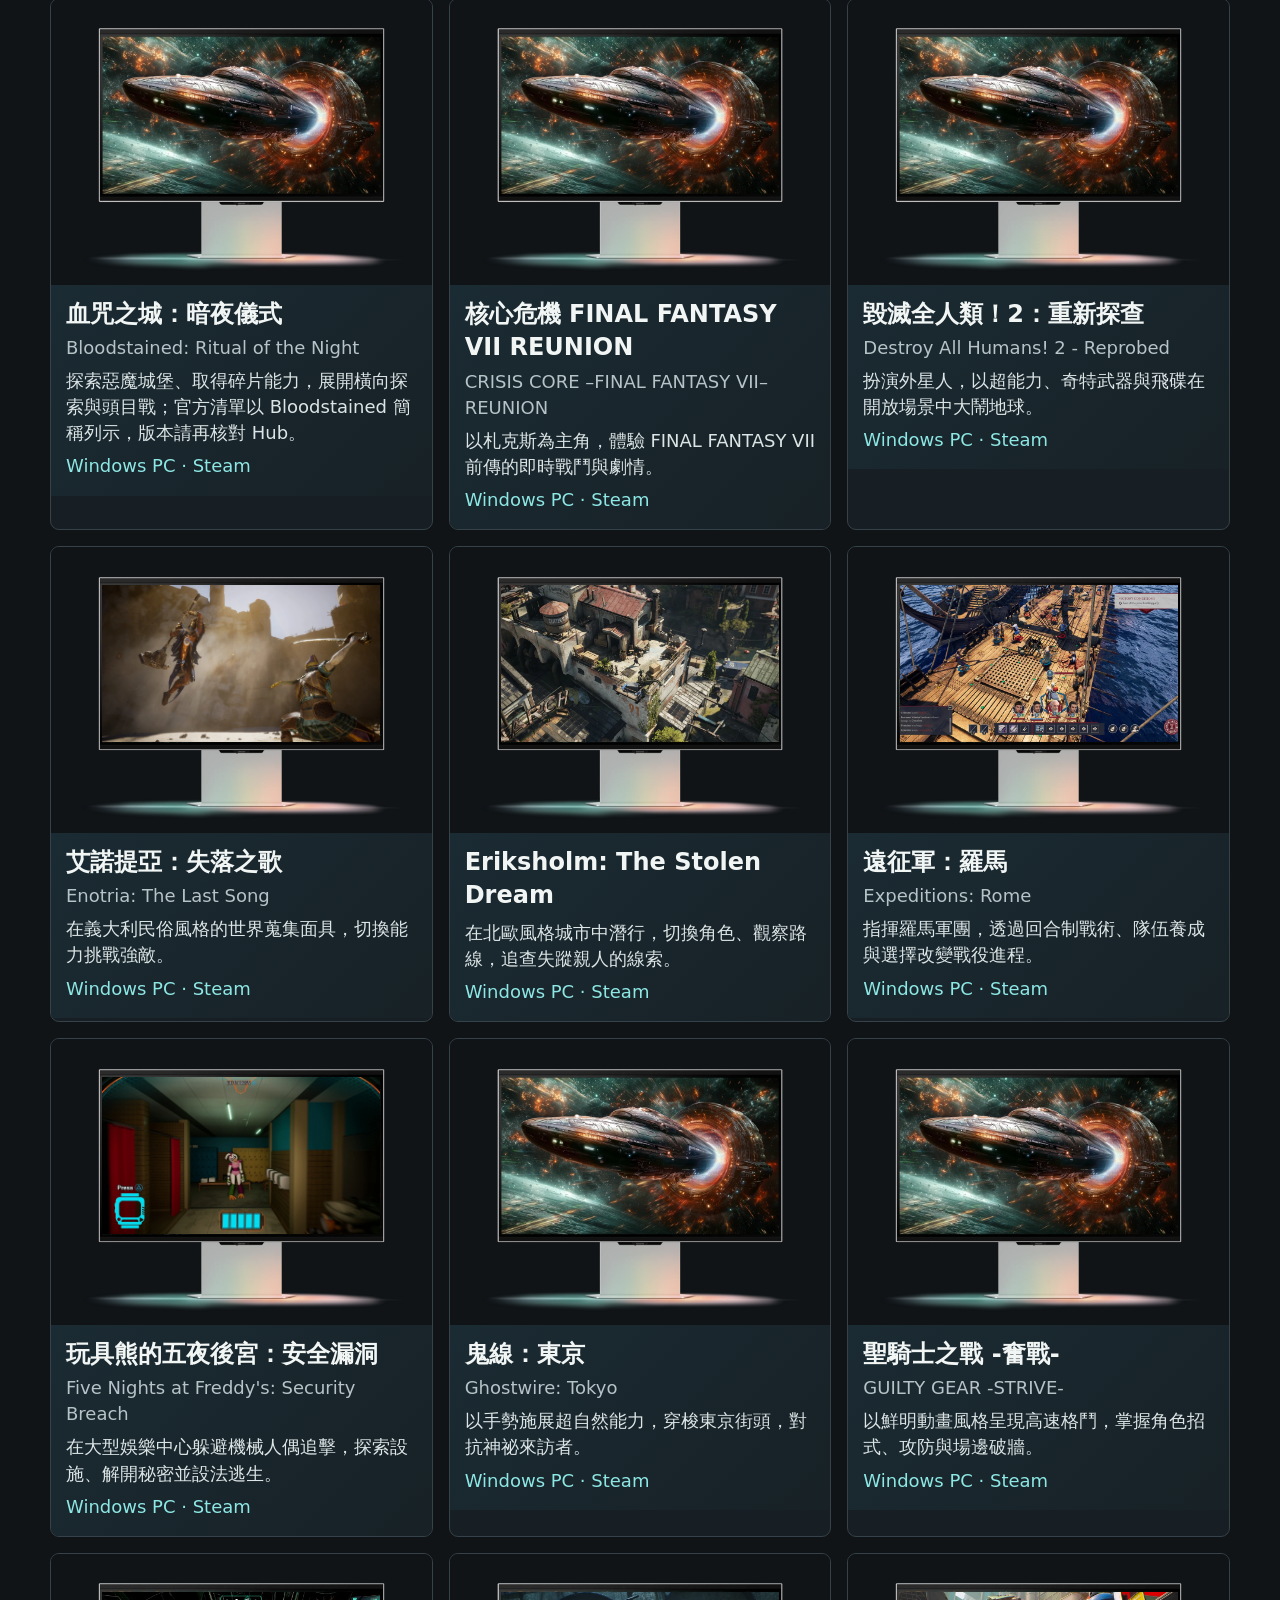
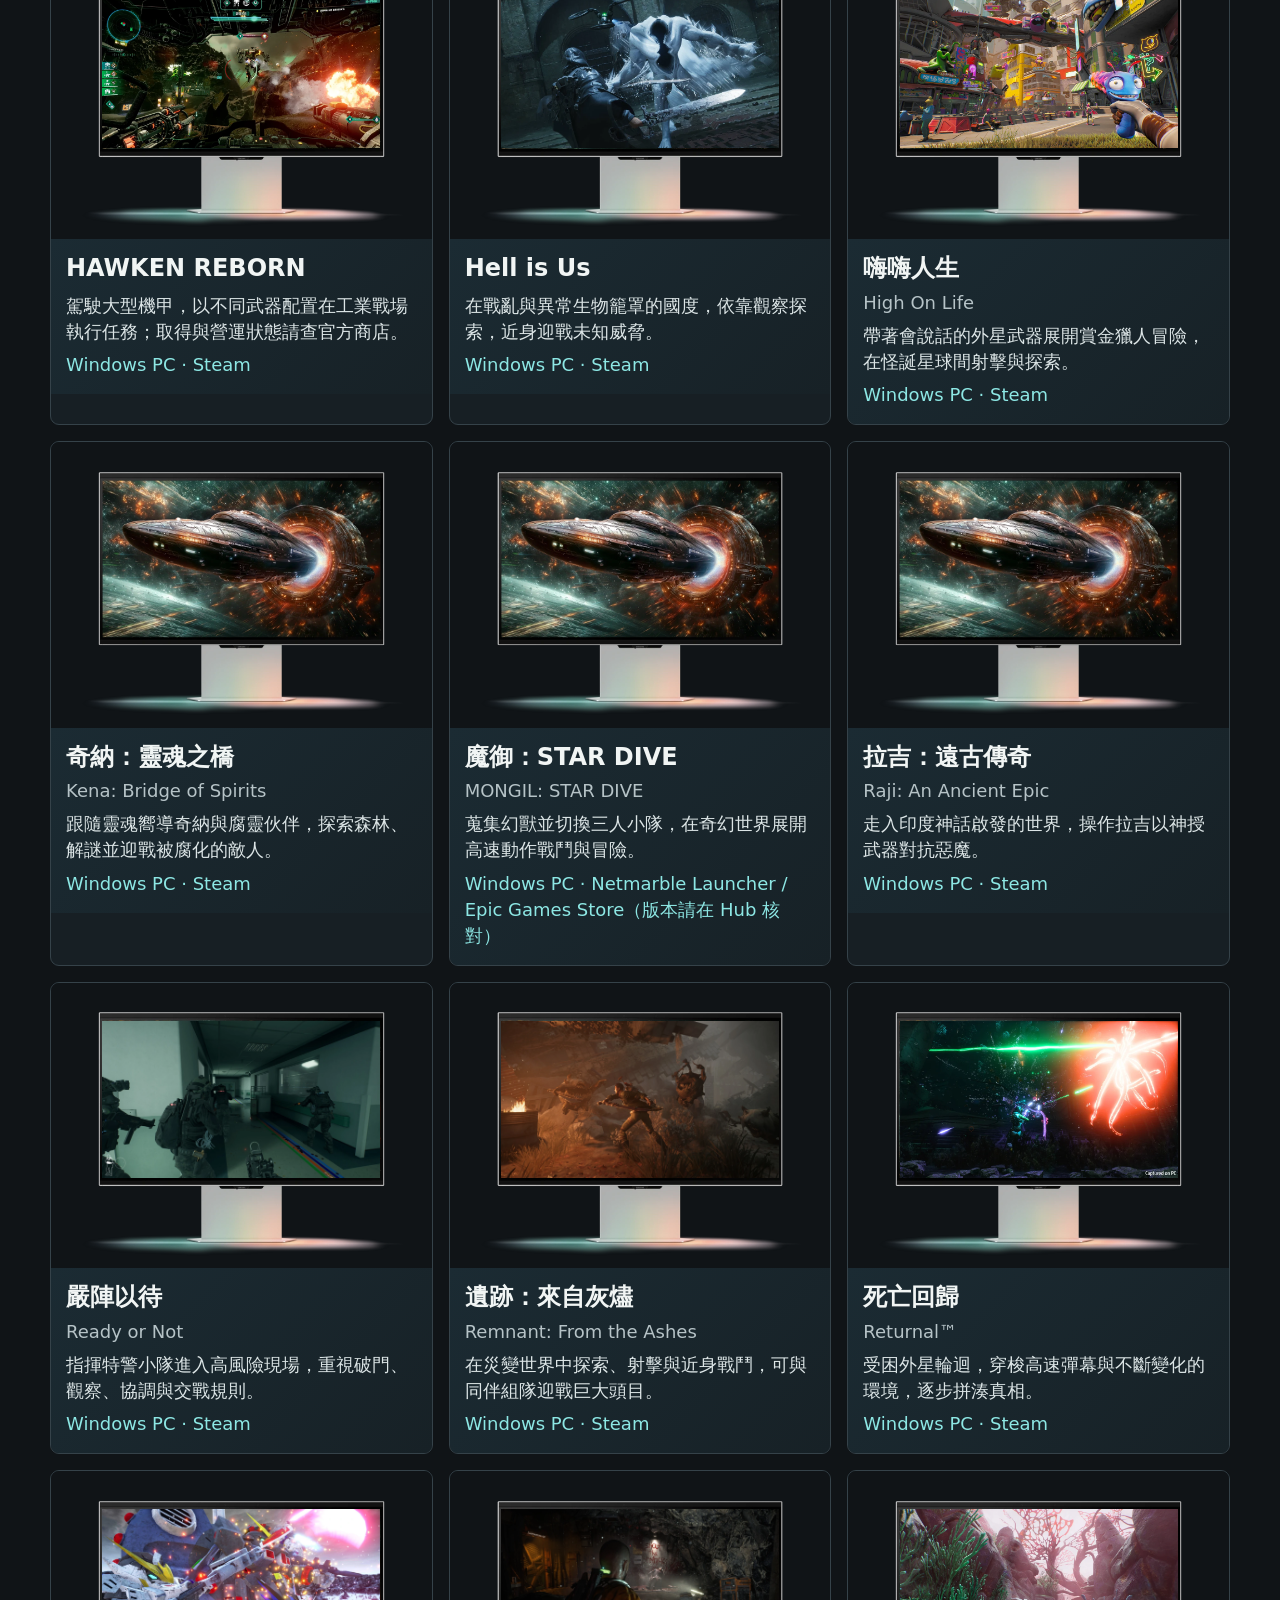
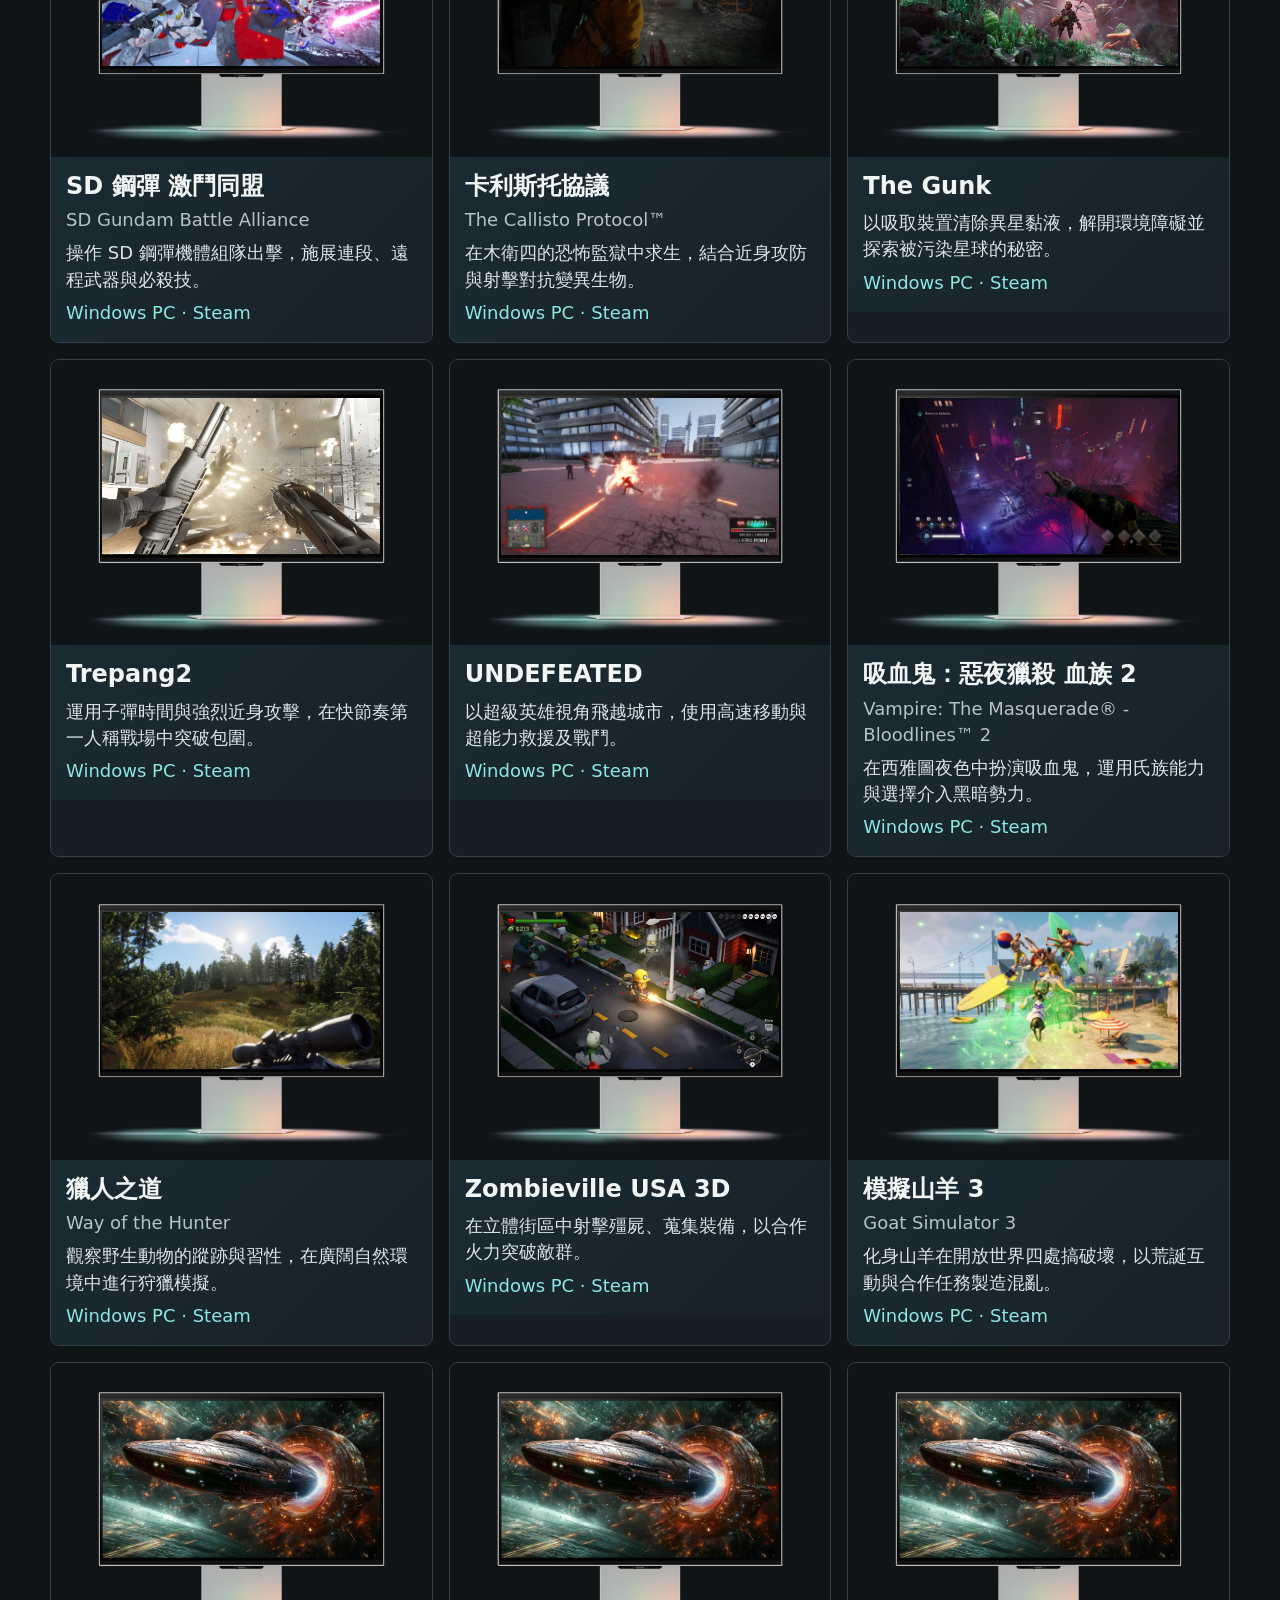
==== commit 7d5f22ea: "Use gameplay captures throughout the Odyssey 3D catalog" ====
--- a/index.html
+++ b/index.html
@@ -6,9 +6,9 @@
 <meta name="theme-color" content="#101417">
 <title>支援遊戲｜Odyssey 3D G90XF</title>
 <meta name="description" content="Odyssey 3D G90XF，27 吋 4K IPS 電競螢幕。看看裸視 3D 支援遊戲與簡易設定。">
-<meta property="og:image" content="https://hellopages.github.io/odyssey-3d/assets/wukong.webp">
-<link rel="stylesheet" href="style.css?v=20261111.31">
-<script src="games-motion.js?v=20261111.31-d3f527cbf7" defer></script>
+<meta property="og:image" content="https://hellopages.github.io/odyssey-3d/assets/wukong-gameplay-v32.webp">
+<link rel="stylesheet" href="style.css?v=20261111.32">
+<script src="games-motion.js?v=20261111.32-d3f527cbf7" defer></script>
 </head>
 <body data-page="games">
 <a class="skip" href="#main">跳到內容</a>
@@ -23,9 +23,9 @@
 <div class="catalog-feature"><article class="game-card" id="wukong">
 <div class="game-media view-shift" data-view-shift>
 <img class="game-monitor" src="assets/g90xf-official-front.webp" width="1200" height="800" alt="" aria-hidden="true" loading="lazy">
-<img class="game-screen" src="assets/wukong-scene-v31.webp" width="1920" height="1080" alt="黑神話：悟空遊戲畫面" fetchpriority="high">
-<video data-src="assets/preview/wukong.mp4" data-revision="20261111.31" aria-hidden="true" tabindex="-1" muted playsinline loop preload="none" disablepictureinpicture disableremoteplayback></video>
-<img class="view-alternate" src="assets/preview/wukong-view-b.webp" alt="" aria-hidden="true" loading="lazy" decoding="async">
+<img class="game-screen" src="assets/wukong-gameplay-v32.webp?v=20261111.32" width="1200" height="675" alt="黑神話：悟空遊戲畫面" fetchpriority="high">
+<video data-src="assets/preview/wukong.mp4" data-revision="20261111.32" aria-hidden="true" tabindex="-1" muted playsinline loop preload="none" disablepictureinpicture disableremoteplayback></video>
+<img class="view-alternate" src="assets/preview/wukong-view-b.webp?v=20261111.32" alt="" aria-hidden="true" loading="lazy" decoding="async">
 </div>
 <div class="game-copy">
 <h3>黑神話：悟空</h3>
@@ -39,7 +39,7 @@
 <img class="game-monitor" src="assets/g90xf-official-front.webp" width="1200" height="800" alt="" aria-hidden="true" loading="lazy">
 <img class="game-screen" src="assets/stellar.webp" width="1920" height="1080" alt="劍星遊戲畫面" loading="lazy" decoding="async">
 <video data-src="assets/preview/stellar.mp4" data-revision="" aria-hidden="true" tabindex="-1" muted playsinline loop preload="none" disablepictureinpicture disableremoteplayback></video>
-<img class="view-alternate" src="assets/preview/stellar-view-b.webp" alt="" aria-hidden="true" loading="lazy" decoding="async">
+<img class="view-alternate" src="assets/preview/stellar-view-b.webp?v=20261111.32" alt="" aria-hidden="true" loading="lazy" decoding="async">
 </div>
 <div class="game-copy">
 <h3>劍星</h3>
@@ -52,7 +52,7 @@
 <img class="game-monitor" src="assets/g90xf-official-front.webp" width="1200" height="800" alt="" aria-hidden="true" loading="lazy">
 <img class="game-screen" src="assets/khazan.webp" width="1920" height="1080" alt="第一狂戰士：卡贊遊戲畫面" loading="lazy" decoding="async">
 <video data-src="assets/preview/khazan.mp4" data-revision="" aria-hidden="true" tabindex="-1" muted playsinline loop preload="none" disablepictureinpicture disableremoteplayback></video>
-<img class="view-alternate" src="assets/preview/khazan-view-b.webp" alt="" aria-hidden="true" loading="lazy" decoding="async">
+<img class="view-alternate" src="assets/preview/khazan-view-b.webp?v=20261111.32" alt="" aria-hidden="true" loading="lazy" decoding="async">
 </div>
 <div class="game-copy">
 <h3>第一狂戰士：卡贊</h3>
@@ -65,7 +65,7 @@
 <img class="game-monitor" src="assets/g90xf-official-front.webp" width="1200" height="800" alt="" aria-hidden="true" loading="lazy">
 <img class="game-screen" src="assets/lies.webp" width="1920" height="1080" alt="P 的謊言遊戲畫面" loading="lazy" decoding="async">
 <video data-src="assets/preview/lies.mp4" data-revision="" aria-hidden="true" tabindex="-1" muted playsinline loop preload="none" disablepictureinpicture disableremoteplayback></video>
-<img class="view-alternate" src="assets/preview/lies-view-b.webp" alt="" aria-hidden="true" loading="lazy" decoding="async">
+<img class="view-alternate" src="assets/preview/lies-view-b.webp?v=20261111.32" alt="" aria-hidden="true" loading="lazy" decoding="async">
 </div>
 <div class="game-copy">
 <h3>P 的謊言</h3>
@@ -78,7 +78,7 @@
 <img class="game-monitor" src="assets/g90xf-official-front.webp" width="1200" height="800" alt="" aria-hidden="true" loading="lazy">
 <img class="game-screen" src="assets/hogwarts.webp" width="1920" height="1080" alt="霍格華茲的傳承遊戲畫面" loading="lazy" decoding="async">
 <video data-src="assets/preview/hogwarts.mp4" data-revision="" aria-hidden="true" tabindex="-1" muted playsinline loop preload="none" disablepictureinpicture disableremoteplayback></video>
-<img class="view-alternate" src="assets/preview/hogwarts-view-b.webp" alt="" aria-hidden="true" loading="lazy" decoding="async">
+<img class="view-alternate" src="assets/preview/hogwarts-view-b.webp?v=20261111.32" alt="" aria-hidden="true" loading="lazy" decoding="async">
 </div>
 <div class="game-copy">
 <h3>霍格華茲的傳承</h3>
@@ -89,9 +89,9 @@
 </article><article class="game-card" id="ff7">
 <div class="game-media view-shift" data-view-shift>
 <img class="game-monitor" src="assets/g90xf-official-front.webp" width="1200" height="800" alt="" aria-hidden="true" loading="lazy">
-<img class="game-screen" src="assets/ff7.webp" width="1920" height="1080" alt="FINAL FANTASY VII 重製版 INTERGRADE遊戲畫面" loading="lazy" decoding="async">
-<video data-src="assets/preview/ff7.mp4" data-revision="" aria-hidden="true" tabindex="-1" muted playsinline loop preload="none" disablepictureinpicture disableremoteplayback></video>
-<img class="view-alternate" src="assets/preview/ff7-view-b.webp" alt="" aria-hidden="true" loading="lazy" decoding="async">
+<img class="game-screen" src="assets/ff7.webp?v=20261111.32" width="1200" height="675" alt="FINAL FANTASY VII 重製版 INTERGRADE遊戲畫面" loading="lazy" decoding="async">
+<video data-src="assets/preview/ff7.mp4" data-revision="20261111.32" aria-hidden="true" tabindex="-1" muted playsinline loop preload="none" disablepictureinpicture disableremoteplayback></video>
+<img class="view-alternate" src="assets/preview/ff7-view-b.webp?v=20261111.32" alt="" aria-hidden="true" loading="lazy" decoding="async">
 </div>
 <div class="game-copy">
 <h3>FINAL FANTASY VII 重製版 INTERGRADE</h3>
@@ -104,7 +104,7 @@
 <img class="game-monitor" src="assets/g90xf-official-front.webp" width="1200" height="800" alt="" aria-hidden="true" loading="lazy">
 <img class="game-screen" src="assets/stray.webp" width="1920" height="1080" alt="迷失遊戲畫面" loading="lazy" decoding="async">
 <video data-src="assets/preview/stray.mp4" data-revision="" aria-hidden="true" tabindex="-1" muted playsinline loop preload="none" disablepictureinpicture disableremoteplayback></video>
-<img class="view-alternate" src="assets/preview/stray-view-b.webp" alt="" aria-hidden="true" loading="lazy" decoding="async">
+<img class="view-alternate" src="assets/preview/stray-view-b.webp?v=20261111.32" alt="" aria-hidden="true" loading="lazy" decoding="async">
 </div>
 <div class="game-copy">
 <h3>迷失</h3>
@@ -115,9 +115,9 @@
 </article><article class="game-card" id="tekken">
 <div class="game-media view-shift" data-view-shift>
 <img class="game-monitor" src="assets/g90xf-official-front.webp" width="1200" height="800" alt="" aria-hidden="true" loading="lazy">
-<img class="game-screen" src="assets/tekken.webp" width="1920" height="1080" alt="鐵拳 8遊戲畫面" loading="lazy" decoding="async">
-<video data-src="assets/preview/tekken.mp4" data-revision="20261111.24" aria-hidden="true" tabindex="-1" muted playsinline loop preload="none" disablepictureinpicture disableremoteplayback></video>
-<img class="view-alternate" src="assets/preview/tekken-view-b.webp" alt="" aria-hidden="true" loading="lazy" decoding="async">
+<img class="game-screen" src="assets/tekken.webp?v=20261111.32" width="1200" height="675" alt="鐵拳 8遊戲畫面" loading="lazy" decoding="async">
+<video data-src="assets/preview/tekken.mp4" data-revision="20261111.32" aria-hidden="true" tabindex="-1" muted playsinline loop preload="none" disablepictureinpicture disableremoteplayback></video>
+<img class="view-alternate" src="assets/preview/tekken-view-b.webp?v=20261111.32" alt="" aria-hidden="true" loading="lazy" decoding="async">
 </div>
 <div class="game-copy">
 <h3>鐵拳 8</h3>
@@ -128,8 +128,8 @@
 </article><article class="game-card" id="palworld">
 <div class="game-media view-shift" data-view-shift>
 <img class="game-monitor" src="assets/g90xf-official-front.webp" width="1200" height="800" alt="" aria-hidden="true" loading="lazy">
-<img class="game-screen" src="assets/palworld.webp" width="1920" height="1080" alt="幻獸帕魯遊戲畫面" loading="lazy" decoding="async">
-<video data-src="assets/preview/palworld.mp4" data-revision="" aria-hidden="true" tabindex="-1" muted playsinline loop preload="none" disablepictureinpicture disableremoteplayback></video>
+<img class="game-screen" src="assets/palworld.webp?v=20261111.32" width="1200" height="675" alt="幻獸帕魯遊戲畫面" loading="lazy" decoding="async">
+<video data-src="assets/preview/palworld.mp4" data-revision="20261111.32" aria-hidden="true" tabindex="-1" muted playsinline loop preload="none" disablepictureinpicture disableremoteplayback></video>
 <img class="view-alternate" src="assets/preview/palworld-view-b.webp" alt="" aria-hidden="true" loading="lazy" decoding="async">
 </div>
 <div class="game-copy">
@@ -154,8 +154,8 @@
 </article><article class="game-card" id="hellblade">
 <div class="game-media view-shift" data-view-shift>
 <img class="game-monitor" src="assets/g90xf-official-front.webp" width="1200" height="800" alt="" aria-hidden="true" loading="lazy">
-<img class="game-screen" src="assets/hellblade.webp" width="1920" height="1080" alt="地獄之刃 2：賽奴雅的傳奇遊戲畫面" loading="lazy" decoding="async">
-<video data-src="assets/preview/hellblade.mp4" data-revision="" aria-hidden="true" tabindex="-1" muted playsinline loop preload="none" disablepictureinpicture disableremoteplayback></video>
+<img class="game-screen" src="assets/hellblade.webp?v=20261111.32" width="1200" height="675" alt="地獄之刃 2：賽奴雅的傳奇遊戲畫面" loading="lazy" decoding="async">
+<video data-src="assets/preview/hellblade.mp4" data-revision="20261111.32" aria-hidden="true" tabindex="-1" muted playsinline loop preload="none" disablepictureinpicture disableremoteplayback></video>
 <img class="view-alternate" src="assets/preview/hellblade-view-b.webp" alt="" aria-hidden="true" loading="lazy" decoding="async">
 </div>
 <div class="game-copy">
@@ -167,9 +167,9 @@
 </article><article class="game-card" id="sonic">
 <div class="game-media view-shift" data-view-shift>
 <img class="game-monitor" src="assets/g90xf-official-front.webp" width="1200" height="800" alt="" aria-hidden="true" loading="lazy">
-<img class="game-screen" src="assets/sonic.webp" width="1920" height="1080" alt="索尼克賽車 交叉世界遊戲畫面" loading="lazy" decoding="async">
-<video data-src="assets/preview/sonic.mp4" data-revision="" aria-hidden="true" tabindex="-1" muted playsinline loop preload="none" disablepictureinpicture disableremoteplayback></video>
-<img class="view-alternate" src="assets/preview/sonic-view-b.webp" alt="" aria-hidden="true" loading="lazy" decoding="async">
+<img class="game-screen" src="assets/sonic.webp?v=20261111.32" width="1200" height="675" alt="索尼克賽車 交叉世界遊戲畫面" loading="lazy" decoding="async">
+<video data-src="assets/preview/sonic.mp4" data-revision="20261111.32" aria-hidden="true" tabindex="-1" muted playsinline loop preload="none" disablepictureinpicture disableremoteplayback></video>
+<img class="view-alternate" src="assets/preview/sonic-view-b.webp?v=20261111.32" alt="" aria-hidden="true" loading="lazy" decoding="async">
 </div>
 <div class="game-copy">
 <h3>索尼克賽車 交叉世界</h3>
@@ -193,9 +193,9 @@
 </article><article class="game-card" id="dbz">
 <div class="game-media view-shift" data-view-shift>
 <img class="game-monitor" src="assets/g90xf-official-front.webp" width="1200" height="800" alt="" aria-hidden="true" loading="lazy">
-<img class="game-screen" src="assets/dbz.webp" width="1920" height="1080" alt="七龍珠 Z 卡卡洛特遊戲畫面" loading="lazy" decoding="async">
-<video data-src="assets/preview/dbz.mp4" data-revision="" aria-hidden="true" tabindex="-1" muted playsinline loop preload="none" disablepictureinpicture disableremoteplayback></video>
-<img class="view-alternate" src="assets/preview/dbz-view-b.webp" alt="" aria-hidden="true" loading="lazy" decoding="async">
+<img class="game-screen" src="assets/dbz.webp?v=20261111.32" width="1200" height="675" alt="七龍珠 Z 卡卡洛特遊戲畫面" loading="lazy" decoding="async">
+<video data-src="assets/preview/dbz.mp4" data-revision="20261111.32" aria-hidden="true" tabindex="-1" muted playsinline loop preload="none" disablepictureinpicture disableremoteplayback></video>
+<img class="view-alternate" src="assets/preview/dbz-view-b.webp?v=20261111.32" alt="" aria-hidden="true" loading="lazy" decoding="async">
 </div>
 <div class="game-copy">
 <h3>七龍珠 Z 卡卡洛特</h3>
@@ -208,7 +208,7 @@
 <img class="game-monitor" src="assets/g90xf-official-front.webp" width="1200" height="800" alt="" aria-hidden="true" loading="lazy">
 <img class="game-screen" src="assets/atomic.webp" width="1920" height="1080" alt="原子之心遊戲畫面" loading="lazy" decoding="async">
 <video data-src="assets/preview/atomic.mp4" data-revision="" aria-hidden="true" tabindex="-1" muted playsinline loop preload="none" disablepictureinpicture disableremoteplayback></video>
-<img class="view-alternate" src="assets/preview/atomic-view-b.webp" alt="" aria-hidden="true" loading="lazy" decoding="async">
+<img class="view-alternate" src="assets/preview/atomic-view-b.webp?v=20261111.32" alt="" aria-hidden="true" loading="lazy" decoding="async">
 </div>
 <div class="game-copy">
 <h3>原子之心</h3>
@@ -232,8 +232,8 @@
 </article><article class="game-card" id="game-1282150">
 <div class="game-media view-shift" data-view-shift>
 <img class="game-monitor" src="assets/g90xf-official-front.webp" width="1200" height="800" alt="" aria-hidden="true" loading="lazy">
-<img class="game-screen" src="assets/game-1282150.webp" width="1920" height="1080" alt="海綿寶寶：宇宙搖擺遊戲畫面" loading="lazy" decoding="async">
-<video data-src="assets/preview/game-1282150.mp4" data-revision="" aria-hidden="true" tabindex="-1" muted playsinline loop preload="none" disablepictureinpicture disableremoteplayback></video>
+<img class="game-screen" src="assets/game-1282150.webp?v=20261111.32" width="1200" height="675" alt="海綿寶寶：宇宙搖擺遊戲畫面" loading="lazy" decoding="async">
+<video data-src="assets/preview/game-1282150.mp4" data-revision="20261111.32" aria-hidden="true" tabindex="-1" muted playsinline loop preload="none" disablepictureinpicture disableremoteplayback></video>
 <img class="view-alternate" src="assets/preview/game-1282150-view-b.webp" alt="" aria-hidden="true" loading="lazy" decoding="async">
 </div>
 <div class="game-copy">
@@ -258,8 +258,8 @@
 </article><article class="game-card" id="game-1546970">
 <div class="game-media">
 <img class="game-monitor" src="assets/g90xf-official-front.webp" width="1200" height="800" alt="" aria-hidden="true" loading="lazy">
-<img class="game-screen" src="assets/game-1546970.webp" width="1920" height="1080" alt="俠盜獵車手 III 決定版遊戲畫面" loading="lazy" decoding="async">
-<video data-src="assets/preview/game-1546970.mp4" data-revision="" aria-hidden="true" tabindex="-1" muted playsinline loop preload="none" disablepictureinpicture disableremoteplayback></video>
+<img class="game-screen" src="assets/game-1546970.webp?v=20261111.32" width="1200" height="675" alt="俠盜獵車手 III 決定版遊戲畫面" loading="lazy" decoding="async">
+<video data-src="assets/preview/game-1546970.mp4" data-revision="20261111.32" aria-hidden="true" tabindex="-1" muted playsinline loop preload="none" disablepictureinpicture disableremoteplayback></video>
 
 </div>
 <div class="game-copy">
@@ -271,8 +271,8 @@
 </article><article class="game-card" id="game-1546990">
 <div class="game-media">
 <img class="game-monitor" src="assets/g90xf-official-front.webp" width="1200" height="800" alt="" aria-hidden="true" loading="lazy">
-<img class="game-screen" src="assets/game-1546990.webp" width="1920" height="1080" alt="俠盜獵車手：罪惡城市 決定版遊戲畫面" loading="lazy" decoding="async">
-<video data-src="assets/preview/game-1546990.mp4" data-revision="" aria-hidden="true" tabindex="-1" muted playsinline loop preload="none" disablepictureinpicture disableremoteplayback></video>
+<img class="game-screen" src="assets/game-1546990.webp?v=20261111.32" width="1200" height="675" alt="俠盜獵車手：罪惡城市 決定版遊戲畫面" loading="lazy" decoding="async">
+<video data-src="assets/preview/game-1546990.mp4" data-revision="20261111.32" aria-hidden="true" tabindex="-1" muted playsinline loop preload="none" disablepictureinpicture disableremoteplayback></video>
 
 </div>
 <div class="game-copy">
@@ -284,8 +284,8 @@
 </article><article class="game-card" id="game-1547000">
 <div class="game-media">
 <img class="game-monitor" src="assets/g90xf-official-front.webp" width="1200" height="800" alt="" aria-hidden="true" loading="lazy">
-<img class="game-screen" src="assets/game-1547000.webp" width="1920" height="1080" alt="俠盜獵車手：聖安地列斯 決定版遊戲畫面" loading="lazy" decoding="async">
-<video data-src="assets/preview/game-1547000.mp4" data-revision="" aria-hidden="true" tabindex="-1" muted playsinline loop preload="none" disablepictureinpicture disableremoteplayback></video>
+<img class="game-screen" src="assets/game-1547000.webp?v=20261111.32" width="1200" height="675" alt="俠盜獵車手：聖安地列斯 決定版遊戲畫面" loading="lazy" decoding="async">
+<video data-src="assets/preview/game-1547000.mp4" data-revision="20261111.32" aria-hidden="true" tabindex="-1" muted playsinline loop preload="none" disablepictureinpicture disableremoteplayback></video>
 
 </div>
 <div class="game-copy">
@@ -323,8 +323,8 @@
 </article><article class="game-card" id="game-1790600">
 <div class="game-media view-shift" data-view-shift>
 <img class="game-monitor" src="assets/g90xf-official-front.webp" width="1200" height="800" alt="" aria-hidden="true" loading="lazy">
-<img class="game-screen" src="assets/game-1790600.webp" width="1920" height="1080" alt="七龍珠 電光炸裂！ZERO遊戲畫面" loading="lazy" decoding="async">
-<video data-src="assets/preview/game-1790600.mp4" data-revision="" aria-hidden="true" tabindex="-1" muted playsinline loop preload="none" disablepictureinpicture disableremoteplayback></video>
+<img class="game-screen" src="assets/game-1790600.webp?v=20261111.32" width="1200" height="675" alt="七龍珠 電光炸裂！ZERO遊戲畫面" loading="lazy" decoding="async">
+<video data-src="assets/preview/game-1790600.mp4" data-revision="20261111.32" aria-hidden="true" tabindex="-1" muted playsinline loop preload="none" disablepictureinpicture disableremoteplayback></video>
 <img class="view-alternate" src="assets/preview/game-1790600-view-b.webp" alt="" aria-hidden="true" loading="lazy" decoding="async">
 </div>
 <div class="game-copy">
@@ -336,8 +336,8 @@
 </article><article class="game-card" id="game-1672970">
 <div class="game-media">
 <img class="game-monitor" src="assets/g90xf-official-front.webp" width="1200" height="800" alt="" aria-hidden="true" loading="lazy">
-<img class="game-screen" src="assets/game-1672970.webp" width="1920" height="1080" alt="Minecraft 地下城遊戲畫面" loading="lazy" decoding="async">
-<video data-src="assets/preview/game-1672970.mp4" data-revision="" aria-hidden="true" tabindex="-1" muted playsinline loop preload="none" disablepictureinpicture disableremoteplayback></video>
+<img class="game-screen" src="assets/game-1672970.webp?v=20261111.32" width="1200" height="675" alt="Minecraft 地下城遊戲畫面" loading="lazy" decoding="async">
+<video data-src="assets/preview/game-1672970.mp4" data-revision="20261111.32" aria-hidden="true" tabindex="-1" muted playsinline loop preload="none" disablepictureinpicture disableremoteplayback></video>
 
 </div>
 <div class="game-copy">
@@ -375,8 +375,8 @@
 </article><article class="game-card" id="game-962130">
 <div class="game-media">
 <img class="game-monitor" src="assets/g90xf-official-front.webp" width="1200" height="800" alt="" aria-hidden="true" loading="lazy">
-<img class="game-screen" src="assets/game-962130.webp" width="1920" height="1080" alt="禁閉求生遊戲畫面" loading="lazy" decoding="async">
-<video data-src="assets/preview/game-962130.mp4" data-revision="" aria-hidden="true" tabindex="-1" muted playsinline loop preload="none" disablepictureinpicture disableremoteplayback></video>
+<img class="game-screen" src="assets/game-962130.webp?v=20261111.32" width="1200" height="675" alt="禁閉求生遊戲畫面" loading="lazy" decoding="async">
+<video data-src="assets/preview/game-962130.mp4" data-revision="20261111.32" aria-hidden="true" tabindex="-1" muted playsinline loop preload="none" disablepictureinpicture disableremoteplayback></video>
 
 </div>
 <div class="game-copy">
@@ -388,8 +388,8 @@
 </article><article class="game-card" id="game-1458140">
 <div class="game-media">
 <img class="game-monitor" src="assets/g90xf-official-front.webp" width="1200" height="800" alt="" aria-hidden="true" loading="lazy">
-<img class="game-screen" src="assets/game-1458140.webp" width="1920" height="1080" alt="超自然車旅遊戲畫面" loading="lazy" decoding="async">
-<video data-src="assets/preview/game-1458140.mp4" data-revision="" aria-hidden="true" tabindex="-1" muted playsinline loop preload="none" disablepictureinpicture disableremoteplayback></video>
+<img class="game-screen" src="assets/game-1458140.webp?v=20261111.32" width="1200" height="675" alt="超自然車旅遊戲畫面" loading="lazy" decoding="async">
+<video data-src="assets/preview/game-1458140.mp4" data-revision="20261111.32" aria-hidden="true" tabindex="-1" muted playsinline loop preload="none" disablepictureinpicture disableremoteplayback></video>
 
 </div>
 <div class="game-copy">
@@ -401,8 +401,8 @@
 </article><article class="game-card" id="game-1272080">
 <div class="game-media">
 <img class="game-monitor" src="assets/g90xf-official-front.webp" width="1200" height="800" alt="" aria-hidden="true" loading="lazy">
-<img class="game-screen" src="assets/game-1272080.webp" width="1920" height="1080" alt="劫薪日 3遊戲畫面" loading="lazy" decoding="async">
-<video data-src="assets/preview/game-1272080.mp4" data-revision="" aria-hidden="true" tabindex="-1" muted playsinline loop preload="none" disablepictureinpicture disableremoteplayback></video>
+<img class="game-screen" src="assets/game-1272080.webp?v=20261111.32" width="1200" height="675" alt="劫薪日 3遊戲畫面" loading="lazy" decoding="async">
+<video data-src="assets/preview/game-1272080.mp4" data-revision="20261111.32" aria-hidden="true" tabindex="-1" muted playsinline loop preload="none" disablepictureinpicture disableremoteplayback></video>
 
 </div>
 <div class="game-copy">
@@ -414,8 +414,8 @@
 </article><article class="game-card" id="game-2490990">
 <div class="game-media">
 <img class="game-monitor" src="assets/g90xf-official-front.webp" width="1200" height="800" alt="" aria-hidden="true" loading="lazy">
-<img class="game-screen" src="assets/game-2490990.webp" width="1920" height="1080" alt="聖劍傳說 VISIONS of MANA遊戲畫面" loading="lazy" decoding="async">
-<video data-src="assets/preview/game-2490990.mp4" data-revision="" aria-hidden="true" tabindex="-1" muted playsinline loop preload="none" disablepictureinpicture disableremoteplayback></video>
+<img class="game-screen" src="assets/game-2490990.webp?v=20261111.32" width="1200" height="675" alt="聖劍傳說 VISIONS of MANA遊戲畫面" loading="lazy" decoding="async">
+<video data-src="assets/preview/game-2490990.mp4" data-revision="20261111.32" aria-hidden="true" tabindex="-1" muted playsinline loop preload="none" disablepictureinpicture disableremoteplayback></video>
 
 </div>
 <div class="game-copy">
@@ -427,8 +427,8 @@
 </article><article class="game-card" id="game-921570">
 <div class="game-media">
 <img class="game-monitor" src="assets/g90xf-official-front.webp" width="1200" height="800" alt="" aria-hidden="true" loading="lazy">
-<img class="game-screen" src="assets/game-921570.webp" width="1920" height="1080" alt="歧路旅人遊戲畫面" loading="lazy" decoding="async">
-<video data-src="assets/preview/game-921570.mp4" data-revision="" aria-hidden="true" tabindex="-1" muted playsinline loop preload="none" disablepictureinpicture disableremoteplayback></video>
+<img class="game-screen" src="assets/game-921570.webp?v=20261111.32" width="1200" height="675" alt="歧路旅人遊戲畫面" loading="lazy" decoding="async">
+<video data-src="assets/preview/game-921570.mp4" data-revision="20261111.32" aria-hidden="true" tabindex="-1" muted playsinline loop preload="none" disablepictureinpicture disableremoteplayback></video>
 
 </div>
 <div class="game-copy">
@@ -453,8 +453,8 @@
 </article><article class="game-card" id="game-1979440">
 <div class="game-media">
 <img class="game-monitor" src="assets/g90xf-official-front.webp" width="1200" height="800" alt="" aria-hidden="true" loading="lazy">
-<img class="game-screen" src="assets/game-1979440.webp" width="1920" height="1080" alt="沙漠大冒險遊戲畫面" loading="lazy" decoding="async">
-<video data-src="assets/preview/game-1979440.mp4" data-revision="" aria-hidden="true" tabindex="-1" muted playsinline loop preload="none" disablepictureinpicture disableremoteplayback></video>
+<img class="game-screen" src="assets/game-1979440.webp?v=20261111.32" width="1200" height="675" alt="沙漠大冒險遊戲畫面" loading="lazy" decoding="async">
+<video data-src="assets/preview/game-1979440.mp4" data-revision="20261111.32" aria-hidden="true" tabindex="-1" muted playsinline loop preload="none" disablepictureinpicture disableremoteplayback></video>
 
 </div>
 <div class="game-copy">
@@ -466,8 +466,8 @@
 </article><article class="game-card" id="game-252330">
 <div class="game-media">
 <img class="game-monitor" src="assets/g90xf-official-front.webp" width="1200" height="800" alt="" aria-hidden="true" loading="lazy">
-<img class="game-screen" src="assets/game-252330.webp" width="1920" height="1080" alt="Slender: The Arrival遊戲畫面" loading="lazy" decoding="async">
-<video data-src="assets/preview/game-252330.mp4" data-revision="" aria-hidden="true" tabindex="-1" muted playsinline loop preload="none" disablepictureinpicture disableremoteplayback></video>
+<img class="game-screen" src="assets/game-252330.webp?v=20261111.32" width="1200" height="675" alt="Slender: The Arrival遊戲畫面" loading="lazy" decoding="async">
+<video data-src="assets/preview/game-252330.mp4" data-revision="20261111.32" aria-hidden="true" tabindex="-1" muted playsinline loop preload="none" disablepictureinpicture disableremoteplayback></video>
 
 </div>
 <div class="game-copy">
@@ -479,8 +479,8 @@
 </article><article class="game-card" id="game-1946700">
 <div class="game-media">
 <img class="game-monitor" src="assets/g90xf-official-front.webp" width="1200" height="800" alt="" aria-hidden="true" loading="lazy">
-<img class="game-screen" src="assets/game-1946700.webp" width="1920" height="1080" alt="層層恐懼遊戲畫面" loading="lazy" decoding="async">
-<video data-src="assets/preview/game-1946700.mp4" data-revision="" aria-hidden="true" tabindex="-1" muted playsinline loop preload="none" disablepictureinpicture disableremoteplayback></video>
+<img class="game-screen" src="assets/game-1946700.webp?v=20261111.32" width="1200" height="675" alt="層層恐懼遊戲畫面" loading="lazy" decoding="async">
+<video data-src="assets/preview/game-1946700.mp4" data-revision="20261111.32" aria-hidden="true" tabindex="-1" muted playsinline loop preload="none" disablepictureinpicture disableremoteplayback></video>
 
 </div>
 <div class="game-copy">
@@ -505,8 +505,8 @@
 </article><article class="game-card" id="game-1627570">
 <div class="game-media">
 <img class="game-monitor" src="assets/g90xf-official-front.webp" width="1200" height="800" alt="" aria-hidden="true" loading="lazy">
-<img class="game-screen" src="assets/game-1627570.webp" width="1920" height="1080" alt="勇敢小騎士遊戲畫面" loading="lazy" decoding="async">
-<video data-src="assets/preview/game-1627570.mp4" data-revision="" aria-hidden="true" tabindex="-1" muted playsinline loop preload="none" disablepictureinpicture disableremoteplayback></video>
+<img class="game-screen" src="assets/game-1627570.webp?v=20261111.32" width="1200" height="675" alt="勇敢小騎士遊戲畫面" loading="lazy" decoding="async">
+<video data-src="assets/preview/game-1627570.mp4" data-revision="20261111.32" aria-hidden="true" tabindex="-1" muted playsinline loop preload="none" disablepictureinpicture disableremoteplayback></video>
 
 </div>
 <div class="game-copy">
@@ -570,8 +570,8 @@
 </article><article class="game-card" id="game-1971650">
 <div class="game-media view-shift" data-view-shift>
 <img class="game-monitor" src="assets/g90xf-official-front.webp" width="1200" height="800" alt="" aria-hidden="true" loading="lazy">
-<img class="game-screen" src="assets/game-1971650.webp" width="1920" height="1080" alt="歧路旅人 II遊戲畫面" loading="lazy" decoding="async">
-<video data-src="assets/preview/game-1971650.mp4" data-revision="" aria-hidden="true" tabindex="-1" muted playsinline loop preload="none" disablepictureinpicture disableremoteplayback></video>
+<img class="game-screen" src="assets/game-1971650.webp?v=20261111.32" width="1200" height="675" alt="歧路旅人 II遊戲畫面" loading="lazy" decoding="async">
+<video data-src="assets/preview/game-1971650.mp4" data-revision="20261111.32" aria-hidden="true" tabindex="-1" muted playsinline loop preload="none" disablepictureinpicture disableremoteplayback></video>
 <img class="view-alternate" src="assets/preview/game-1971650-view-b.webp" alt="" aria-hidden="true" loading="lazy" decoding="async">
 </div>
 <div class="game-copy">
@@ -596,8 +596,8 @@
 </article><article class="game-card" id="game-2661300">
 <div class="game-media">
 <img class="game-monitor" src="assets/g90xf-official-front.webp" width="1200" height="800" alt="" aria-hidden="true" loading="lazy">
-<img class="game-screen" src="assets/game-2661300.webp" width="1920" height="1080" alt="禁閉求生 2遊戲畫面" loading="lazy" decoding="async">
-<video data-src="assets/preview/game-2661300.mp4" data-revision="" aria-hidden="true" tabindex="-1" muted playsinline loop preload="none" disablepictureinpicture disableremoteplayback></video>
+<img class="game-screen" src="assets/game-2661300.webp?v=20261111.32" width="1200" height="675" alt="禁閉求生 2遊戲畫面" loading="lazy" decoding="async">
+<video data-src="assets/preview/game-2661300.mp4" data-revision="20261111.32" aria-hidden="true" tabindex="-1" muted playsinline loop preload="none" disablepictureinpicture disableremoteplayback></video>
 
 </div>
 <div class="game-copy">
@@ -609,8 +609,8 @@
 </article><article class="game-card" id="game-698670">
 <div class="game-media">
 <img class="game-monitor" src="assets/g90xf-official-front.webp" width="1200" height="800" alt="" aria-hidden="true" loading="lazy">
-<img class="game-screen" src="assets/game-698670.webp" width="1920" height="1080" alt="蔑視遊戲畫面" loading="lazy" decoding="async">
-<video data-src="assets/preview/game-698670.mp4" data-revision="" aria-hidden="true" tabindex="-1" muted playsinline loop preload="none" disablepictureinpicture disableremoteplayback></video>
+<img class="game-screen" src="assets/game-698670.webp?v=20261111.32" width="1200" height="675" alt="蔑視遊戲畫面" loading="lazy" decoding="async">
+<video data-src="assets/preview/game-698670.mp4" data-revision="20261111.32" aria-hidden="true" tabindex="-1" muted playsinline loop preload="none" disablepictureinpicture disableremoteplayback></video>
 
 </div>
 <div class="game-copy">
@@ -635,8 +635,8 @@
 </article><article class="game-card" id="game-1939970">
 <div class="game-media">
 <img class="game-monitor" src="assets/g90xf-official-front.webp" width="1200" height="800" alt="" aria-hidden="true" loading="lazy">
-<img class="game-screen" src="assets/game-1939970.webp" width="1920" height="1080" alt="Nobody Wants to Die遊戲畫面" loading="lazy" decoding="async">
-<video data-src="assets/preview/game-1939970.mp4" data-revision="" aria-hidden="true" tabindex="-1" muted playsinline loop preload="none" disablepictureinpicture disableremoteplayback></video>
+<img class="game-screen" src="assets/game-1939970.webp?v=20261111.32" width="1200" height="675" alt="Nobody Wants to Die遊戲畫面" loading="lazy" decoding="async">
+<video data-src="assets/preview/game-1939970.mp4" data-revision="20261111.32" aria-hidden="true" tabindex="-1" muted playsinline loop preload="none" disablepictureinpicture disableremoteplayback></video>
 
 </div>
 <div class="game-copy">
@@ -687,8 +687,8 @@
 </article><article class="game-card" id="game-1877020">
 <div class="game-media">
 <img class="game-monitor" src="assets/g90xf-official-front.webp" width="1200" height="800" alt="" aria-hidden="true" loading="lazy">
-<img class="game-screen" src="assets/game-1877020.webp" width="1920" height="1080" alt="咒術迴戰 雙華亂舞遊戲畫面" loading="lazy" decoding="async">
-<video data-src="assets/preview/game-1877020.mp4" data-revision="" aria-hidden="true" tabindex="-1" muted playsinline loop preload="none" disablepictureinpicture disableremoteplayback></video>
+<img class="game-screen" src="assets/game-1877020.webp?v=20261111.32" width="1200" height="675" alt="咒術迴戰 雙華亂舞遊戲畫面" loading="lazy" decoding="async">
+<video data-src="assets/preview/game-1877020.mp4" data-revision="20261111.32" aria-hidden="true" tabindex="-1" muted playsinline loop preload="none" disablepictureinpicture disableremoteplayback></video>
 
 </div>
 <div class="game-copy">
@@ -700,8 +700,8 @@
 </article><article class="game-card" id="game-1286680">
 <div class="game-media">
 <img class="game-monitor" src="assets/g90xf-official-front.webp" width="1200" height="800" alt="" aria-hidden="true" loading="lazy">
-<img class="game-screen" src="assets/game-1286680.webp" width="1920" height="1080" alt="小蒂娜的奇幻樂園遊戲畫面" loading="lazy" decoding="async">
-<video data-src="assets/preview/game-1286680.mp4" data-revision="" aria-hidden="true" tabindex="-1" muted playsinline loop preload="none" disablepictureinpicture disableremoteplayback></video>
+<img class="game-screen" src="assets/game-1286680.webp?v=20261111.32" width="1200" height="675" alt="小蒂娜的奇幻樂園遊戲畫面" loading="lazy" decoding="async">
+<video data-src="assets/preview/game-1286680.mp4" data-revision="20261111.32" aria-hidden="true" tabindex="-1" muted playsinline loop preload="none" disablepictureinpicture disableremoteplayback></video>
 
 </div>
 <div class="game-copy">
@@ -739,8 +739,8 @@
 </article><article class="game-card" id="game-526870">
 <div class="game-media">
 <img class="game-monitor" src="assets/g90xf-official-front.webp" width="1200" height="800" alt="" aria-hidden="true" loading="lazy">
-<img class="game-screen" src="assets/game-526870.webp" width="1920" height="1080" alt="滿意工廠遊戲畫面" loading="lazy" decoding="async">
-<video data-src="assets/preview/game-526870.mp4" data-revision="" aria-hidden="true" tabindex="-1" muted playsinline loop preload="none" disablepictureinpicture disableremoteplayback></video>
+<img class="game-screen" src="assets/game-526870.webp?v=20261111.32" width="1200" height="675" alt="滿意工廠遊戲畫面" loading="lazy" decoding="async">
+<video data-src="assets/preview/game-526870.mp4" data-revision="20261111.32" aria-hidden="true" tabindex="-1" muted playsinline loop preload="none" disablepictureinpicture disableremoteplayback></video>
 
 </div>
 <div class="game-copy">
@@ -752,8 +752,8 @@
 </article><article class="game-card" id="game-775500">
 <div class="game-media">
 <img class="game-monitor" src="assets/g90xf-official-front.webp" width="1200" height="800" alt="" aria-hidden="true" loading="lazy">
-<img class="game-screen" src="assets/game-775500.webp" width="1920" height="1080" alt="緋紅結繫遊戲畫面" loading="lazy" decoding="async">
-<video data-src="assets/preview/game-775500.mp4" data-revision="" aria-hidden="true" tabindex="-1" muted playsinline loop preload="none" disablepictureinpicture disableremoteplayback></video>
+<img class="game-screen" src="assets/game-775500.webp?v=20261111.32" width="1200" height="675" alt="緋紅結繫遊戲畫面" loading="lazy" decoding="async">
+<video data-src="assets/preview/game-775500.mp4" data-revision="20261111.32" aria-hidden="true" tabindex="-1" muted playsinline loop preload="none" disablepictureinpicture disableremoteplayback></video>
 
 </div>
 <div class="game-copy">
@@ -804,9 +804,9 @@
 </article><article class="game-card" id="game-1549970">
 <div class="game-media view-shift" data-view-shift>
 <img class="game-monitor" src="assets/g90xf-official-front.webp" width="1200" height="800" alt="" aria-hidden="true" loading="lazy">
-<img class="game-screen" src="assets/game-1549970.webp" width="1920" height="1080" alt="異形：戰術小隊遊戲畫面" loading="lazy" decoding="async">
-<video data-src="assets/preview/game-1549970.mp4" data-revision="" aria-hidden="true" tabindex="-1" muted playsinline loop preload="none" disablepictureinpicture disableremoteplayback></video>
-<img class="view-alternate" src="assets/preview/game-1549970-view-b.webp" alt="" aria-hidden="true" loading="lazy" decoding="async">
+<img class="game-screen" src="assets/game-1549970.webp?v=20261111.32" width="1200" height="675" alt="異形：戰術小隊遊戲畫面" loading="lazy" decoding="async">
+<video data-src="assets/preview/game-1549970.mp4" data-revision="20261111.32" aria-hidden="true" tabindex="-1" muted playsinline loop preload="none" disablepictureinpicture disableremoteplayback></video>
+<img class="view-alternate" src="assets/preview/game-1549970-view-b.webp?v=20261111.32" alt="" aria-hidden="true" loading="lazy" decoding="async">
 </div>
 <div class="game-copy">
 <h3>異形：戰術小隊</h3>
@@ -843,8 +843,8 @@
 </article><article class="game-card" id="game-1493640">
 <div class="game-media">
 <img class="game-monitor" src="assets/g90xf-official-front.webp" width="1200" height="800" alt="" aria-hidden="true" loading="lazy">
-<img class="game-screen" src="assets/game-1493640.webp" width="1920" height="1080" alt="放逐者：新伊甸的幽靈遊戲畫面" loading="lazy" decoding="async">
-<video data-src="assets/preview/game-1493640.mp4" data-revision="" aria-hidden="true" tabindex="-1" muted playsinline loop preload="none" disablepictureinpicture disableremoteplayback></video>
+<img class="game-screen" src="assets/game-1493640.webp?v=20261111.32" width="1200" height="675" alt="放逐者：新伊甸的幽靈遊戲畫面" loading="lazy" decoding="async">
+<video data-src="assets/preview/game-1493640.mp4" data-revision="20261111.32" aria-hidden="true" tabindex="-1" muted playsinline loop preload="none" disablepictureinpicture disableremoteplayback></video>
 
 </div>
 <div class="game-copy">
@@ -856,8 +856,8 @@
 </article><article class="game-card" id="game-692850">
 <div class="game-media">
 <img class="game-monitor" src="assets/g90xf-official-front.webp" width="1200" height="800" alt="" aria-hidden="true" loading="lazy">
-<img class="game-screen" src="assets/game-692850.webp" width="1280" height="720" alt="血咒之城：暗夜儀式遊戲畫面" loading="lazy" decoding="async">
-<video data-src="assets/preview/game-692850.mp4" data-revision="" aria-hidden="true" tabindex="-1" muted playsinline loop preload="none" disablepictureinpicture disableremoteplayback></video>
+<img class="game-screen" src="assets/game-692850.webp?v=20261111.32" width="1200" height="675" alt="血咒之城：暗夜儀式遊戲畫面" loading="lazy" decoding="async">
+<video data-src="assets/preview/game-692850.mp4" data-revision="20261111.32" aria-hidden="true" tabindex="-1" muted playsinline loop preload="none" disablepictureinpicture disableremoteplayback></video>
 
 </div>
 <div class="game-copy">
@@ -882,8 +882,8 @@
 </article><article class="game-card" id="game-1266700">
 <div class="game-media">
 <img class="game-monitor" src="assets/g90xf-official-front.webp" width="1200" height="800" alt="" aria-hidden="true" loading="lazy">
-<img class="game-screen" src="assets/game-1266700.webp" width="1920" height="1080" alt="毀滅全人類！2：重新探查遊戲畫面" loading="lazy" decoding="async">
-<video data-src="assets/preview/game-1266700.mp4" data-revision="" aria-hidden="true" tabindex="-1" muted playsinline loop preload="none" disablepictureinpicture disableremoteplayback></video>
+<img class="game-screen" src="assets/game-1266700.webp?v=20261111.32" width="1200" height="675" alt="毀滅全人類！2：重新探查遊戲畫面" loading="lazy" decoding="async">
+<video data-src="assets/preview/game-1266700.mp4" data-revision="20261111.32" aria-hidden="true" tabindex="-1" muted playsinline loop preload="none" disablepictureinpicture disableremoteplayback></video>
 
 </div>
 <div class="game-copy">
@@ -895,8 +895,8 @@
 </article><article class="game-card" id="game-2102450">
 <div class="game-media">
 <img class="game-monitor" src="assets/g90xf-official-front.webp" width="1200" height="800" alt="" aria-hidden="true" loading="lazy">
-<img class="game-screen" src="assets/game-2102450.webp" width="1920" height="1080" alt="艾諾提亞：失落之歌遊戲畫面" loading="lazy" decoding="async">
-<video data-src="assets/preview/game-2102450.mp4" data-revision="" aria-hidden="true" tabindex="-1" muted playsinline loop preload="none" disablepictureinpicture disableremoteplayback></video>
+<img class="game-screen" src="assets/game-2102450.webp?v=20261111.32" width="1200" height="675" alt="艾諾提亞：失落之歌遊戲畫面" loading="lazy" decoding="async">
+<video data-src="assets/preview/game-2102450.mp4" data-revision="20261111.32" aria-hidden="true" tabindex="-1" muted playsinline loop preload="none" disablepictureinpicture disableremoteplayback></video>
 
 </div>
 <div class="game-copy">
@@ -934,8 +934,8 @@
 </article><article class="game-card" id="game-747660">
 <div class="game-media">
 <img class="game-monitor" src="assets/g90xf-official-front.webp" width="1200" height="800" alt="" aria-hidden="true" loading="lazy">
-<img class="game-screen" src="assets/game-747660.webp" width="1920" height="1080" alt="玩具熊的五夜後宮：安全漏洞遊戲畫面" loading="lazy" decoding="async">
-<video data-src="assets/preview/game-747660.mp4" data-revision="" aria-hidden="true" tabindex="-1" muted playsinline loop preload="none" disablepictureinpicture disableremoteplayback></video>
+<img class="game-screen" src="assets/game-747660.webp?v=20261111.32" width="1200" height="675" alt="玩具熊的五夜後宮：安全漏洞遊戲畫面" loading="lazy" decoding="async">
+<video data-src="assets/preview/game-747660.mp4" data-revision="20261111.32" aria-hidden="true" tabindex="-1" muted playsinline loop preload="none" disablepictureinpicture disableremoteplayback></video>
 
 </div>
 <div class="game-copy">
@@ -947,8 +947,8 @@
 </article><article class="game-card" id="game-1475810">
 <div class="game-media">
 <img class="game-monitor" src="assets/g90xf-official-front.webp" width="1200" height="800" alt="" aria-hidden="true" loading="lazy">
-<img class="game-screen" src="assets/game-1475810.webp" width="1920" height="1080" alt="鬼線：東京遊戲畫面" loading="lazy" decoding="async">
-<video data-src="assets/preview/game-1475810.mp4" data-revision="" aria-hidden="true" tabindex="-1" muted playsinline loop preload="none" disablepictureinpicture disableremoteplayback></video>
+<img class="game-screen" src="assets/game-1475810.webp?v=20261111.32" width="1200" height="675" alt="鬼線：東京遊戲畫面" loading="lazy" decoding="async">
+<video data-src="assets/preview/game-1475810.mp4" data-revision="20261111.32" aria-hidden="true" tabindex="-1" muted playsinline loop preload="none" disablepictureinpicture disableremoteplayback></video>
 
 </div>
 <div class="game-copy">
@@ -988,7 +988,7 @@
 <img class="game-monitor" src="assets/g90xf-official-front.webp" width="1200" height="800" alt="" aria-hidden="true" loading="lazy">
 <img class="game-screen" src="assets/game-1620730.webp" width="1920" height="1080" alt="Hell is Us遊戲畫面" loading="lazy" decoding="async">
 <video data-src="assets/preview/game-1620730.mp4" data-revision="" aria-hidden="true" tabindex="-1" muted playsinline loop preload="none" disablepictureinpicture disableremoteplayback></video>
-<img class="view-alternate" src="assets/preview/game-1620730-view-b.webp" alt="" aria-hidden="true" loading="lazy" decoding="async">
+<img class="view-alternate" src="assets/preview/game-1620730-view-b.webp?v=20261111.32" alt="" aria-hidden="true" loading="lazy" decoding="async">
 </div>
 <div class="game-copy">
 <h3>Hell is Us</h3>
@@ -1012,8 +1012,8 @@
 </article><article class="game-card" id="game-1954200">
 <div class="game-media">
 <img class="game-monitor" src="assets/g90xf-official-front.webp" width="1200" height="800" alt="" aria-hidden="true" loading="lazy">
-<img class="game-screen" src="assets/game-1954200.webp" width="1920" height="1080" alt="奇納：靈魂之橋遊戲畫面" loading="lazy" decoding="async">
-<video data-src="assets/preview/game-1954200.mp4" data-revision="" aria-hidden="true" tabindex="-1" muted playsinline loop preload="none" disablepictureinpicture disableremoteplayback></video>
+<img class="game-screen" src="assets/game-1954200.webp?v=20261111.32" width="1200" height="675" alt="奇納：靈魂之橋遊戲畫面" loading="lazy" decoding="async">
+<video data-src="assets/preview/game-1954200.mp4" data-revision="20261111.32" aria-hidden="true" tabindex="-1" muted playsinline loop preload="none" disablepictureinpicture disableremoteplayback></video>
 
 </div>
 <div class="game-copy">
@@ -1025,8 +1025,8 @@
 </article><article class="game-card" id="mongil">
 <div class="game-media">
 <img class="game-monitor" src="assets/g90xf-official-front.webp" width="1200" height="800" alt="" aria-hidden="true" loading="lazy">
-<img class="game-screen" src="assets/mongil.webp" width="2560" height="1440" alt="魔御：STAR DIVE遊戲畫面" loading="lazy" decoding="async">
-<video data-src="assets/preview/mongil.mp4" data-revision="" aria-hidden="true" tabindex="-1" muted playsinline loop preload="none" disablepictureinpicture disableremoteplayback></video>
+<img class="game-screen" src="assets/mongil.webp?v=20261111.32" width="1200" height="675" alt="魔御：STAR DIVE遊戲畫面" loading="lazy" decoding="async">
+<video data-src="assets/preview/mongil.mp4" data-revision="20261111.32" aria-hidden="true" tabindex="-1" muted playsinline loop preload="none" disablepictureinpicture disableremoteplayback></video>
 
 </div>
 <div class="game-copy">
@@ -1051,8 +1051,8 @@
 </article><article class="game-card" id="game-1144200">
 <div class="game-media">
 <img class="game-monitor" src="assets/g90xf-official-front.webp" width="1200" height="800" alt="" aria-hidden="true" loading="lazy">
-<img class="game-screen" src="assets/game-1144200.webp" width="1920" height="1080" alt="嚴陣以待遊戲畫面" loading="lazy" decoding="async">
-<video data-src="assets/preview/game-1144200.mp4" data-revision="" aria-hidden="true" tabindex="-1" muted playsinline loop preload="none" disablepictureinpicture disableremoteplayback></video>
+<img class="game-screen" src="assets/game-1144200.webp?v=20261111.32" width="1200" height="675" alt="嚴陣以待遊戲畫面" loading="lazy" decoding="async">
+<video data-src="assets/preview/game-1144200.mp4" data-revision="20261111.32" aria-hidden="true" tabindex="-1" muted playsinline loop preload="none" disablepictureinpicture disableremoteplayback></video>
 
 </div>
 <div class="game-copy">
@@ -1064,8 +1064,8 @@
 </article><article class="game-card" id="game-617290">
 <div class="game-media">
 <img class="game-monitor" src="assets/g90xf-official-front.webp" width="1200" height="800" alt="" aria-hidden="true" loading="lazy">
-<img class="game-screen" src="assets/game-617290.webp" width="1920" height="1080" alt="遺跡：來自灰燼遊戲畫面" loading="lazy" decoding="async">
-<video data-src="assets/preview/game-617290.mp4" data-revision="" aria-hidden="true" tabindex="-1" muted playsinline loop preload="none" disablepictureinpicture disableremoteplayback></video>
+<img class="game-screen" src="assets/game-617290.webp?v=20261111.32" width="1200" height="675" alt="遺跡：來自灰燼遊戲畫面" loading="lazy" decoding="async">
+<video data-src="assets/preview/game-617290.mp4" data-revision="20261111.32" aria-hidden="true" tabindex="-1" muted playsinline loop preload="none" disablepictureinpicture disableremoteplayback></video>
 
 </div>
 <div class="game-copy">
@@ -1090,8 +1090,8 @@
 </article><article class="game-card" id="game-824550">
 <div class="game-media">
 <img class="game-monitor" src="assets/g90xf-official-front.webp" width="1200" height="800" alt="" aria-hidden="true" loading="lazy">
-<img class="game-screen" src="assets/game-824550.webp" width="1920" height="1080" alt="SD 鋼彈 激鬥同盟遊戲畫面" loading="lazy" decoding="async">
-<video data-src="assets/preview/game-824550.mp4" data-revision="" aria-hidden="true" tabindex="-1" muted playsinline loop preload="none" disablepictureinpicture disableremoteplayback></video>
+<img class="game-screen" src="assets/game-824550.webp?v=20261111.32" width="1200" height="675" alt="SD 鋼彈 激鬥同盟遊戲畫面" loading="lazy" decoding="async">
+<video data-src="assets/preview/game-824550.mp4" data-revision="20261111.32" aria-hidden="true" tabindex="-1" muted playsinline loop preload="none" disablepictureinpicture disableremoteplayback></video>
 
 </div>
 <div class="game-copy">
@@ -1103,8 +1103,8 @@
 </article><article class="game-card" id="game-1544020">
 <div class="game-media">
 <img class="game-monitor" src="assets/g90xf-official-front.webp" width="1200" height="800" alt="" aria-hidden="true" loading="lazy">
-<img class="game-screen" src="assets/game-1544020.webp" width="1920" height="1080" alt="卡利斯托協議遊戲畫面" loading="lazy" decoding="async">
-<video data-src="assets/preview/game-1544020.mp4" data-revision="" aria-hidden="true" tabindex="-1" muted playsinline loop preload="none" disablepictureinpicture disableremoteplayback></video>
+<img class="game-screen" src="assets/game-1544020.webp?v=20261111.32" width="1200" height="675" alt="卡利斯托協議遊戲畫面" loading="lazy" decoding="async">
+<video data-src="assets/preview/game-1544020.mp4" data-revision="20261111.32" aria-hidden="true" tabindex="-1" muted playsinline loop preload="none" disablepictureinpicture disableremoteplayback></video>
 
 </div>
 <div class="game-copy">
@@ -1142,8 +1142,8 @@
 </article><article class="game-card" id="game-1116960">
 <div class="game-media">
 <img class="game-monitor" src="assets/g90xf-official-front.webp" width="1200" height="800" alt="" aria-hidden="true" loading="lazy">
-<img class="game-screen" src="assets/game-1116960.webp" width="1920" height="1080" alt="UNDEFEATED遊戲畫面" loading="lazy" decoding="async">
-<video data-src="assets/preview/game-1116960.mp4" data-revision="" aria-hidden="true" tabindex="-1" muted playsinline loop preload="none" disablepictureinpicture disableremoteplayback></video>
+<img class="game-screen" src="assets/game-1116960.webp?v=20261111.32" width="1200" height="675" alt="UNDEFEATED遊戲畫面" loading="lazy" decoding="async">
+<video data-src="assets/preview/game-1116960.mp4" data-revision="20261111.32" aria-hidden="true" tabindex="-1" muted playsinline loop preload="none" disablepictureinpicture disableremoteplayback></video>
 
 </div>
 <div class="game-copy">
@@ -1155,8 +1155,8 @@
 </article><article class="game-card" id="game-532790">
 <div class="game-media">
 <img class="game-monitor" src="assets/g90xf-official-front.webp" width="1200" height="800" alt="" aria-hidden="true" loading="lazy">
-<img class="game-screen" src="assets/game-532790.webp" width="1920" height="1080" alt="吸血鬼：惡夜獵殺 血族 2遊戲畫面" loading="lazy" decoding="async">
-<video data-src="assets/preview/game-532790.mp4" data-revision="" aria-hidden="true" tabindex="-1" muted playsinline loop preload="none" disablepictureinpicture disableremoteplayback></video>
+<img class="game-screen" src="assets/game-532790.webp?v=20261111.32" width="1200" height="675" alt="吸血鬼：惡夜獵殺 血族 2遊戲畫面" loading="lazy" decoding="async">
+<video data-src="assets/preview/game-532790.mp4" data-revision="20261111.32" aria-hidden="true" tabindex="-1" muted playsinline loop preload="none" disablepictureinpicture disableremoteplayback></video>
 
 </div>
 <div class="game-copy">
@@ -1168,8 +1168,8 @@
 </article><article class="game-card" id="game-1288320">
 <div class="game-media">
 <img class="game-monitor" src="assets/g90xf-official-front.webp" width="1200" height="800" alt="" aria-hidden="true" loading="lazy">
-<img class="game-screen" src="assets/game-1288320.webp" width="1920" height="1080" alt="獵人之道遊戲畫面" loading="lazy" decoding="async">
-<video data-src="assets/preview/game-1288320.mp4" data-revision="" aria-hidden="true" tabindex="-1" muted playsinline loop preload="none" disablepictureinpicture disableremoteplayback></video>
+<img class="game-screen" src="assets/game-1288320.webp?v=20261111.32" width="1200" height="675" alt="獵人之道遊戲畫面" loading="lazy" decoding="async">
+<video data-src="assets/preview/game-1288320.mp4" data-revision="20261111.32" aria-hidden="true" tabindex="-1" muted playsinline loop preload="none" disablepictureinpicture disableremoteplayback></video>
 
 </div>
 <div class="game-copy">
@@ -1194,8 +1194,8 @@
 </article><article class="game-card" id="game-850190">
 <div class="game-media">
 <img class="game-monitor" src="assets/g90xf-official-front.webp" width="1200" height="800" alt="" aria-hidden="true" loading="lazy">
-<img class="game-screen" src="assets/game-850190.webp" width="1920" height="1080" alt="模擬山羊 3遊戲畫面" loading="lazy" decoding="async">
-<video data-src="assets/preview/game-850190.mp4" data-revision="" aria-hidden="true" tabindex="-1" muted playsinline loop preload="none" disablepictureinpicture disableremoteplayback></video>
+<img class="game-screen" src="assets/game-850190.webp?v=20261111.32" width="1200" height="675" alt="模擬山羊 3遊戲畫面" loading="lazy" decoding="async">
+<video data-src="assets/preview/game-850190.mp4" data-revision="20261111.32" aria-hidden="true" tabindex="-1" muted playsinline loop preload="none" disablepictureinpicture disableremoteplayback></video>
 
 </div>
 <div class="game-copy">
@@ -1207,8 +1207,8 @@
 </article><article class="game-card" id="game-2009100">
 <div class="game-media">
 <img class="game-monitor" src="assets/g90xf-official-front.webp" width="1200" height="800" alt="" aria-hidden="true" loading="lazy">
-<img class="game-screen" src="assets/game-2009100.webp" width="1920" height="1080" alt="亙古魔戰遊戲畫面" loading="lazy" decoding="async">
-<video data-src="assets/preview/game-2009100.mp4" data-revision="" aria-hidden="true" tabindex="-1" muted playsinline loop preload="none" disablepictureinpicture disableremoteplayback></video>
+<img class="game-screen" src="assets/game-2009100.webp?v=20261111.32" width="1200" height="675" alt="亙古魔戰遊戲畫面" loading="lazy" decoding="async">
+<video data-src="assets/preview/game-2009100.mp4" data-revision="20261111.32" aria-hidden="true" tabindex="-1" muted playsinline loop preload="none" disablepictureinpicture disableremoteplayback></video>
 
 </div>
 <div class="game-copy">
@@ -1220,8 +1220,8 @@
 </article><article class="game-card" id="game-1358750">
 <div class="game-media">
 <img class="game-monitor" src="assets/g90xf-official-front.webp" width="1200" height="800" alt="" aria-hidden="true" loading="lazy">
-<img class="game-screen" src="assets/game-1358750.webp" width="1920" height="1080" alt="勇者鬥惡龍 X 覺醒的五種族 OFFLINE遊戲畫面" loading="lazy" decoding="async">
-<video data-src="assets/preview/game-1358750.mp4" data-revision="" aria-hidden="true" tabindex="-1" muted playsinline loop preload="none" disablepictureinpicture disableremoteplayback></video>
+<img class="game-screen" src="assets/game-1358750.webp?v=20261111.32" width="1200" height="675" alt="勇者鬥惡龍 X 覺醒的五種族 OFFLINE遊戲畫面" loading="lazy" decoding="async">
+<video data-src="assets/preview/game-1358750.mp4" data-revision="20261111.32" aria-hidden="true" tabindex="-1" muted playsinline loop preload="none" disablepictureinpicture disableremoteplayback></video>
 
 </div>
 <div class="game-copy">
@@ -1233,8 +1233,8 @@
 </article><article class="game-card" id="game-1299690">
 <div class="game-media">
 <img class="game-monitor" src="assets/g90xf-official-front.webp" width="1200" height="800" alt="" aria-hidden="true" loading="lazy">
-<img class="game-screen" src="assets/game-1299690.webp" width="1920" height="1080" alt="Gori: Cuddly Carnage遊戲畫面" loading="lazy" decoding="async">
-<video data-src="assets/preview/game-1299690.mp4" data-revision="" aria-hidden="true" tabindex="-1" muted playsinline loop preload="none" disablepictureinpicture disableremoteplayback></video>
+<img class="game-screen" src="assets/game-1299690.webp?v=20261111.32" width="1200" height="675" alt="Gori: Cuddly Carnage遊戲畫面" loading="lazy" decoding="async">
+<video data-src="assets/preview/game-1299690.mp4" data-revision="20261111.32" aria-hidden="true" tabindex="-1" muted playsinline loop preload="none" disablepictureinpicture disableremoteplayback></video>
 
 </div>
 <div class="game-copy">
@@ -1246,8 +1246,8 @@
 </article><article class="game-card" id="game-1941540">
 <div class="game-media">
 <img class="game-monitor" src="assets/g90xf-official-front.webp" width="1200" height="800" alt="" aria-hidden="true" loading="lazy">
-<img class="game-screen" src="assets/game-1941540.webp" width="1920" height="1080" alt="四海兄弟：故鄉遊戲畫面" loading="lazy" decoding="async">
-<video data-src="assets/preview/game-1941540.mp4" data-revision="" aria-hidden="true" tabindex="-1" muted playsinline loop preload="none" disablepictureinpicture disableremoteplayback></video>
+<img class="game-screen" src="assets/game-1941540.webp?v=20261111.32" width="1200" height="675" alt="四海兄弟：故鄉遊戲畫面" loading="lazy" decoding="async">
+<video data-src="assets/preview/game-1941540.mp4" data-revision="20261111.32" aria-hidden="true" tabindex="-1" muted playsinline loop preload="none" disablepictureinpicture disableremoteplayback></video>
 
 </div>
 <div class="game-copy">
@@ -1272,8 +1272,8 @@
 </article><article class="game-card" id="game-3378960">
 <div class="game-media">
 <img class="game-monitor" src="assets/g90xf-official-front.webp" width="1200" height="800" alt="" aria-hidden="true" loading="lazy">
-<img class="game-screen" src="assets/game-3378960.webp" width="1920" height="1080" alt="失落之魂遊戲畫面" loading="lazy" decoding="async">
-<video data-src="assets/preview/game-3378960.mp4" data-revision="" aria-hidden="true" tabindex="-1" muted playsinline loop preload="none" disablepictureinpicture disableremoteplayback></video>
+<img class="game-screen" src="assets/game-3378960.webp?v=20261111.32" width="1200" height="675" alt="失落之魂遊戲畫面" loading="lazy" decoding="async">
+<video data-src="assets/preview/game-3378960.mp4" data-revision="20261111.32" aria-hidden="true" tabindex="-1" muted playsinline loop preload="none" disablepictureinpicture disableremoteplayback></video>
 
 </div>
 <div class="game-copy">
@@ -1298,8 +1298,8 @@
 </article><article class="game-card" id="game-3014320">
 <div class="game-media">
 <img class="game-monitor" src="assets/g90xf-official-front.webp" width="1200" height="800" alt="" aria-hidden="true" loading="lazy">
-<img class="game-screen" src="assets/game-3014320.webp" width="1920" height="1080" alt="歧路旅人 0遊戲畫面" loading="lazy" decoding="async">
-<video data-src="assets/preview/game-3014320.mp4" data-revision="" aria-hidden="true" tabindex="-1" muted playsinline loop preload="none" disablepictureinpicture disableremoteplayback></video>
+<img class="game-screen" src="assets/game-3014320.webp?v=20261111.32" width="1200" height="675" alt="歧路旅人 0遊戲畫面" loading="lazy" decoding="async">
+<video data-src="assets/preview/game-3014320.mp4" data-revision="20261111.32" aria-hidden="true" tabindex="-1" muted playsinline loop preload="none" disablepictureinpicture disableremoteplayback></video>
 
 </div>
 <div class="game-copy">
@@ -1311,8 +1311,8 @@
 </article><article class="game-card" id="game-368260">
 <div class="game-media">
 <img class="game-monitor" src="assets/g90xf-official-front.webp" width="1200" height="800" alt="" aria-hidden="true" loading="lazy">
-<img class="game-screen" src="assets/game-368260.webp" width="1920" height="1080" alt="漫威午夜之子遊戲畫面" loading="lazy" decoding="async">
-<video data-src="assets/preview/game-368260.mp4" data-revision="" aria-hidden="true" tabindex="-1" muted playsinline loop preload="none" disablepictureinpicture disableremoteplayback></video>
+<img class="game-screen" src="assets/game-368260.webp?v=20261111.32" width="1200" height="675" alt="漫威午夜之子遊戲畫面" loading="lazy" decoding="async">
+<video data-src="assets/preview/game-368260.mp4" data-revision="20261111.32" aria-hidden="true" tabindex="-1" muted playsinline loop preload="none" disablepictureinpicture disableremoteplayback></video>
 
 </div>
 <div class="game-copy">
@@ -1381,8 +1381,8 @@
 <div class="game-grid"><article class="game-card" id="game-1304930">
 <div class="game-media">
 <img class="game-monitor" src="assets/g90xf-official-front.webp" width="1200" height="800" alt="" aria-hidden="true" loading="lazy">
-<img class="game-screen" src="assets/game-1304930.webp" width="1920" height="1080" alt="絕命精神病院：實驗遊戲畫面" loading="lazy" decoding="async">
-<video data-src="assets/preview/game-1304930.mp4" data-revision="" aria-hidden="true" tabindex="-1" muted playsinline loop preload="none" disablepictureinpicture disableremoteplayback></video>
+<img class="game-screen" src="assets/game-1304930.webp?v=20261111.32" width="1200" height="675" alt="絕命精神病院：實驗遊戲畫面" loading="lazy" decoding="async">
+<video data-src="assets/preview/game-1304930.mp4" data-revision="20261111.32" aria-hidden="true" tabindex="-1" muted playsinline loop preload="none" disablepictureinpicture disableremoteplayback></video>
 
 </div>
 <div class="game-copy">
@@ -1394,8 +1394,8 @@
 </article><article class="game-card" id="game-2457220">
 <div class="game-media">
 <img class="game-monitor" src="assets/g90xf-official-front.webp" width="1200" height="800" alt="" aria-hidden="true" loading="lazy">
-<img class="game-screen" src="assets/game-2457220.webp" width="1920" height="1080" alt="宣誓遊戲畫面" loading="lazy" decoding="async">
-<video data-src="assets/preview/game-2457220.mp4" data-revision="" aria-hidden="true" tabindex="-1" muted playsinline loop preload="none" disablepictureinpicture disableremoteplayback></video>
+<img class="game-screen" src="assets/game-2457220.webp?v=20261111.32" width="1200" height="675" alt="宣誓遊戲畫面" loading="lazy" decoding="async">
+<video data-src="assets/preview/game-2457220.mp4" data-revision="20261111.32" aria-hidden="true" tabindex="-1" muted playsinline loop preload="none" disablepictureinpicture disableremoteplayback></video>
 
 </div>
 <div class="game-copy">
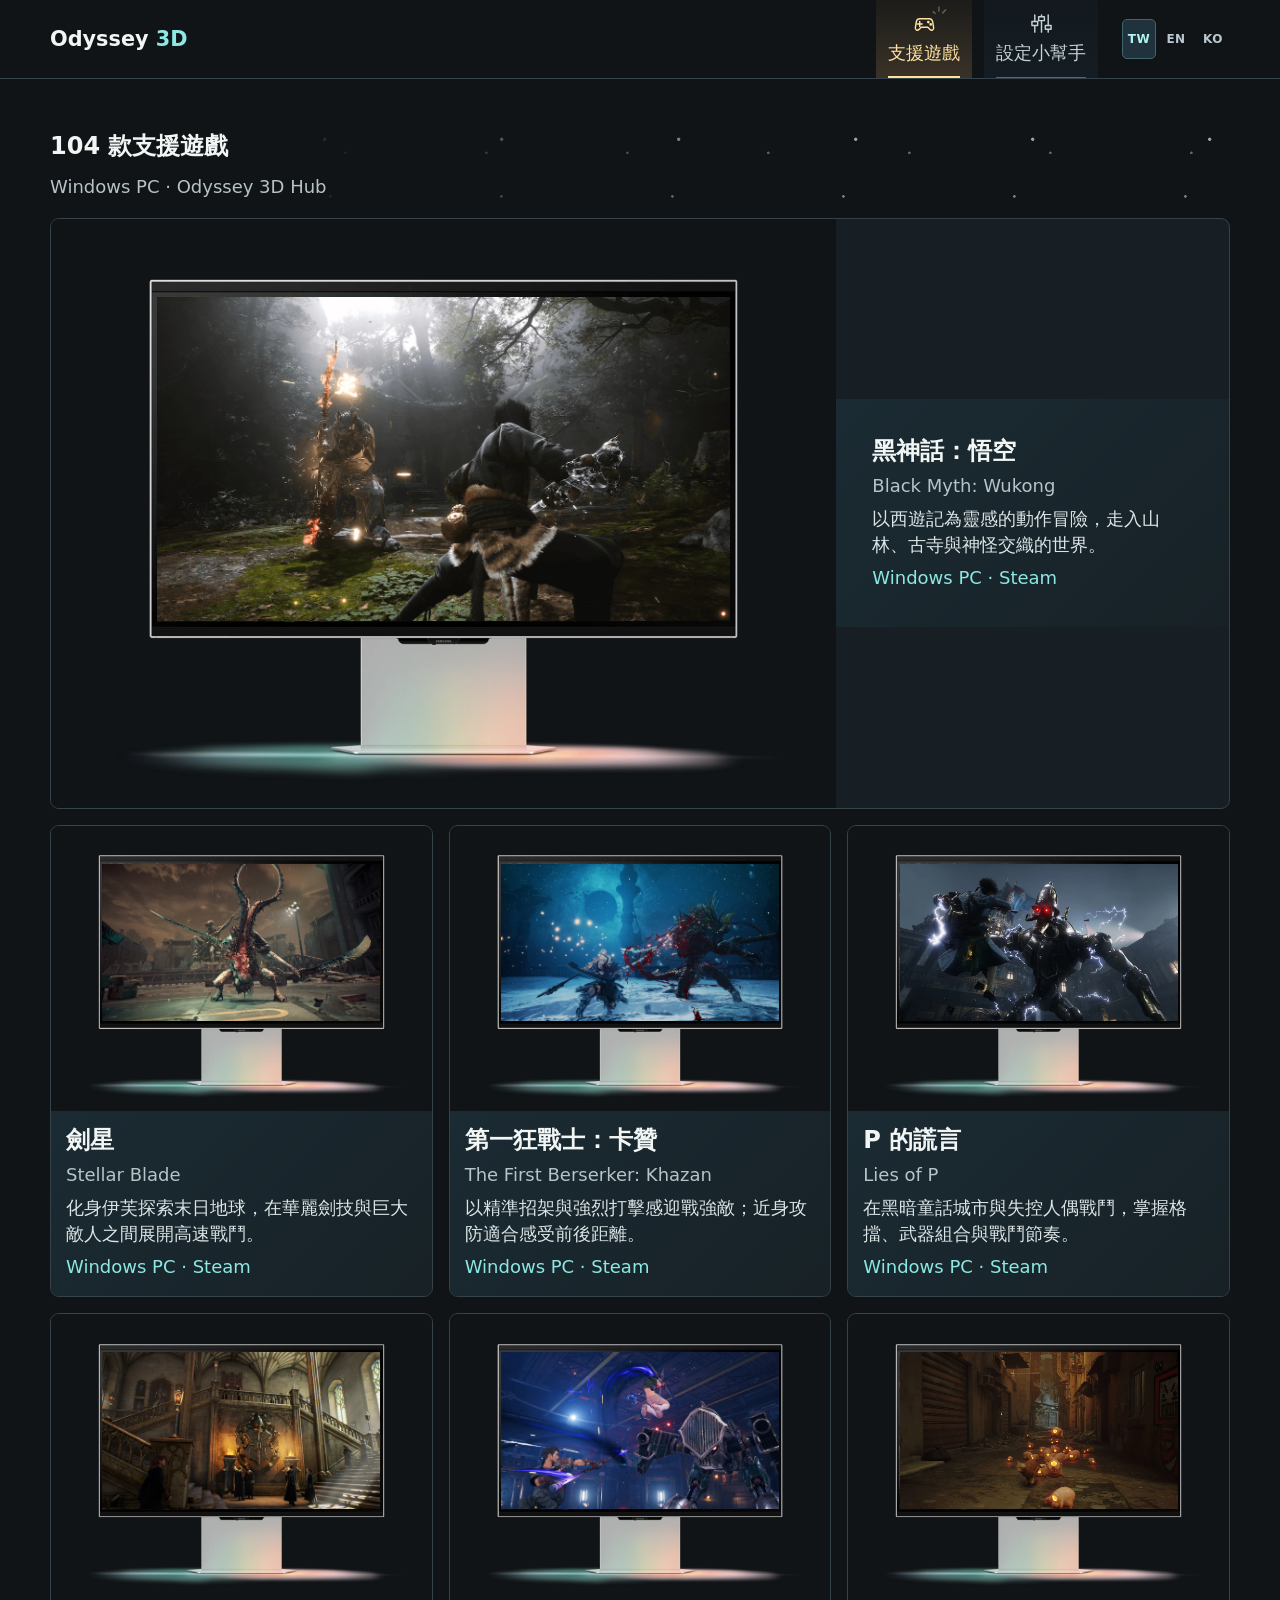
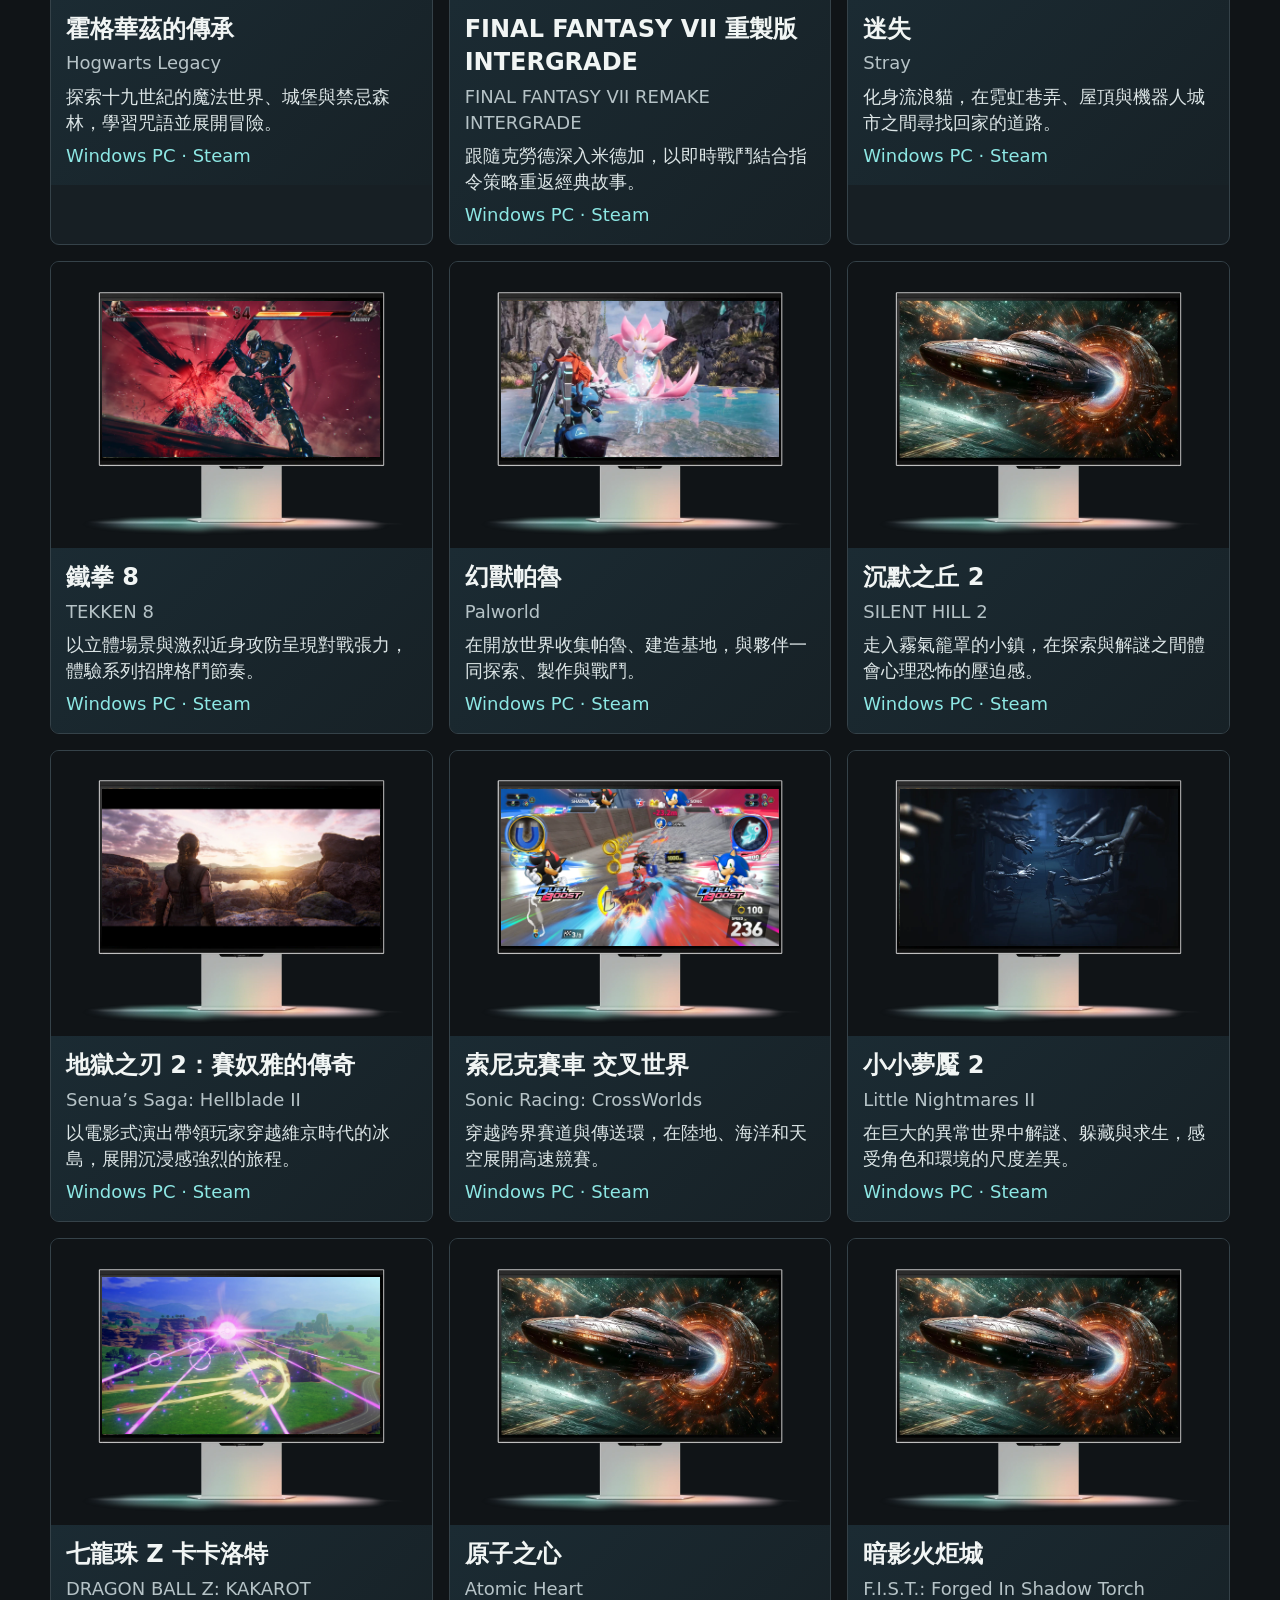
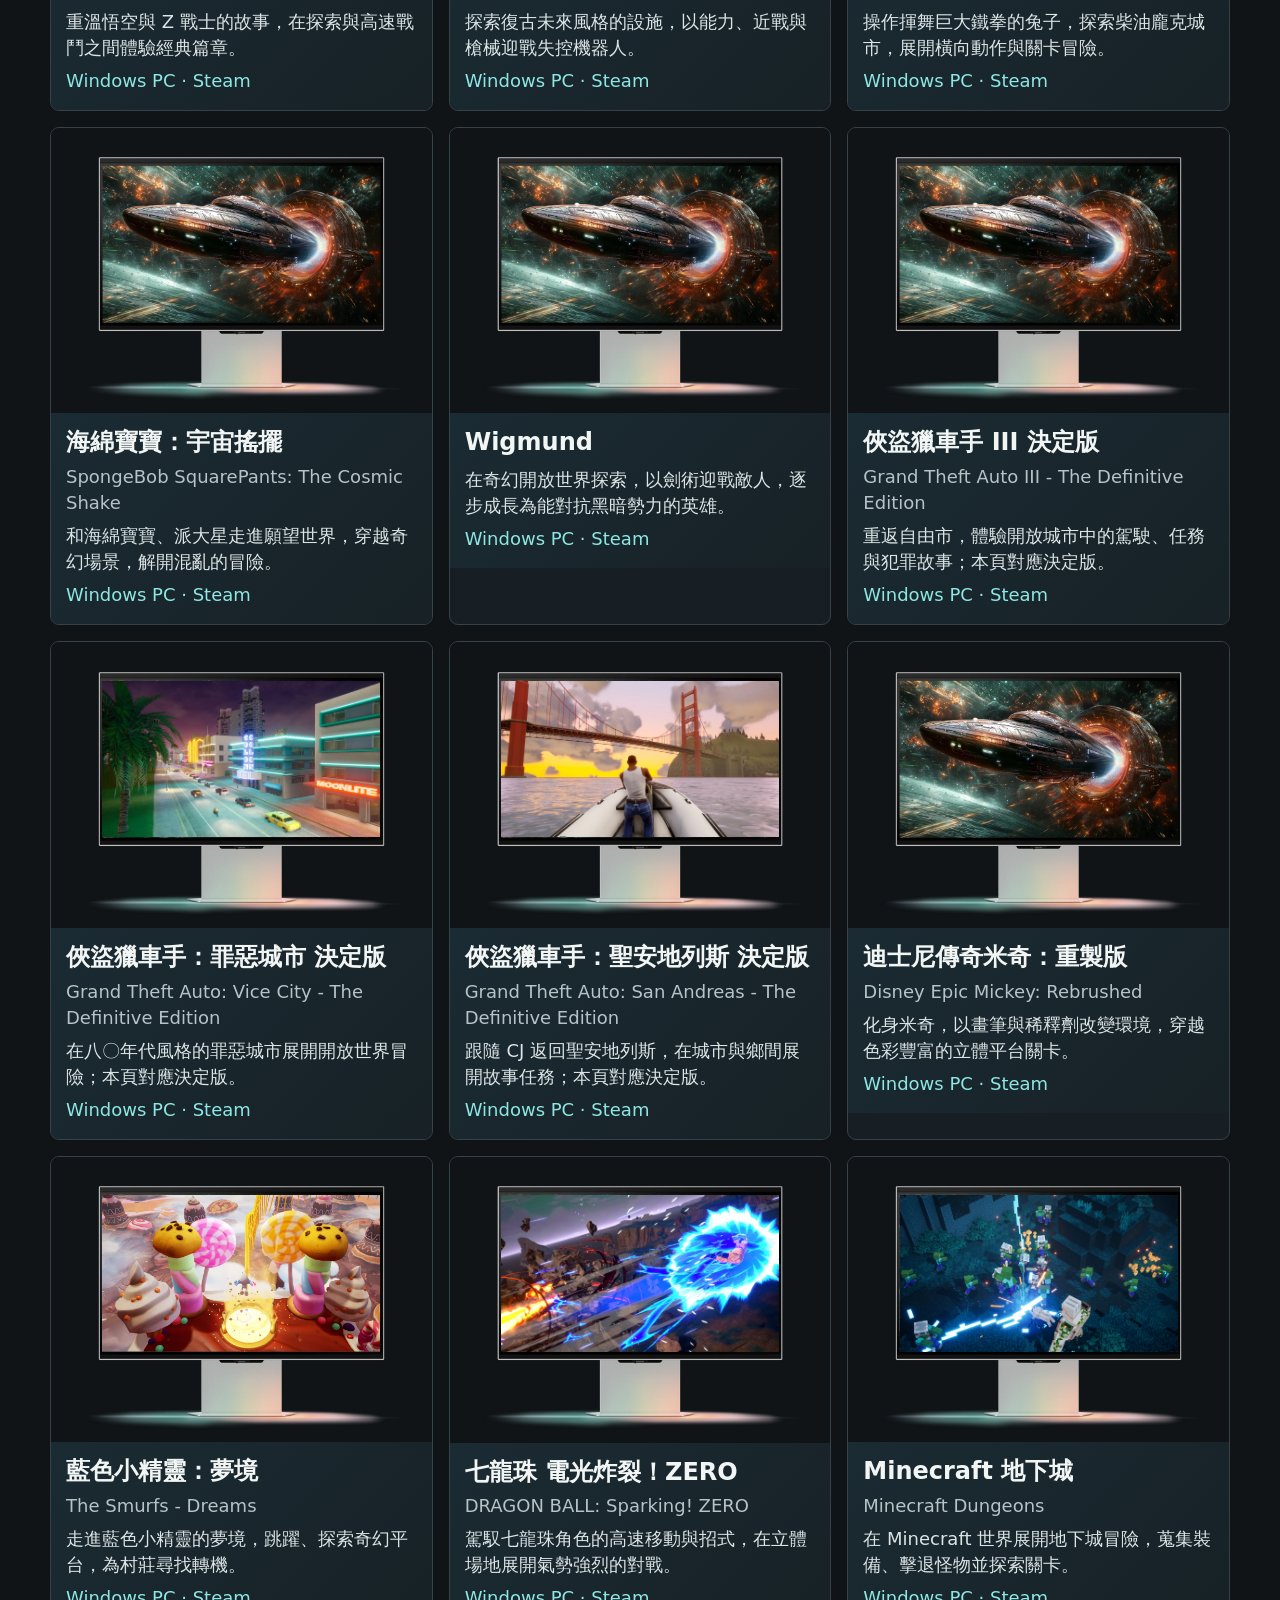
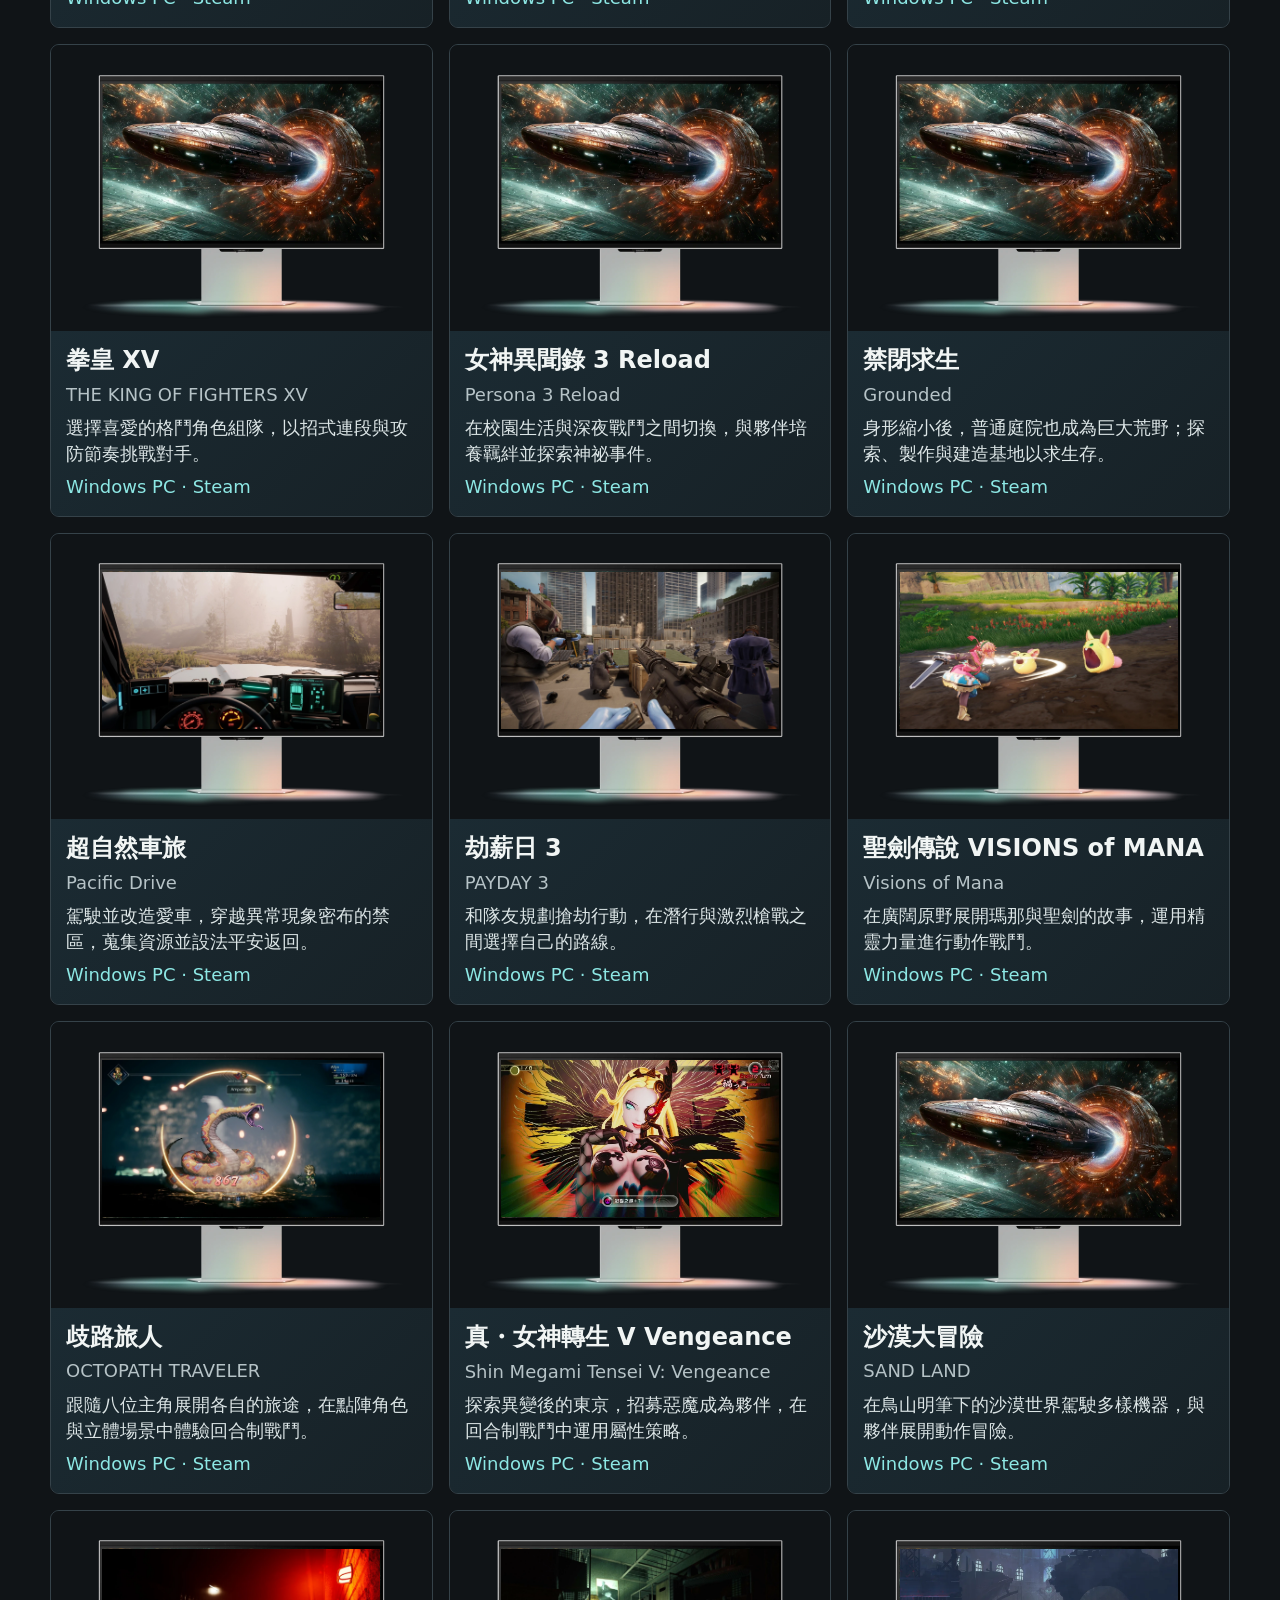
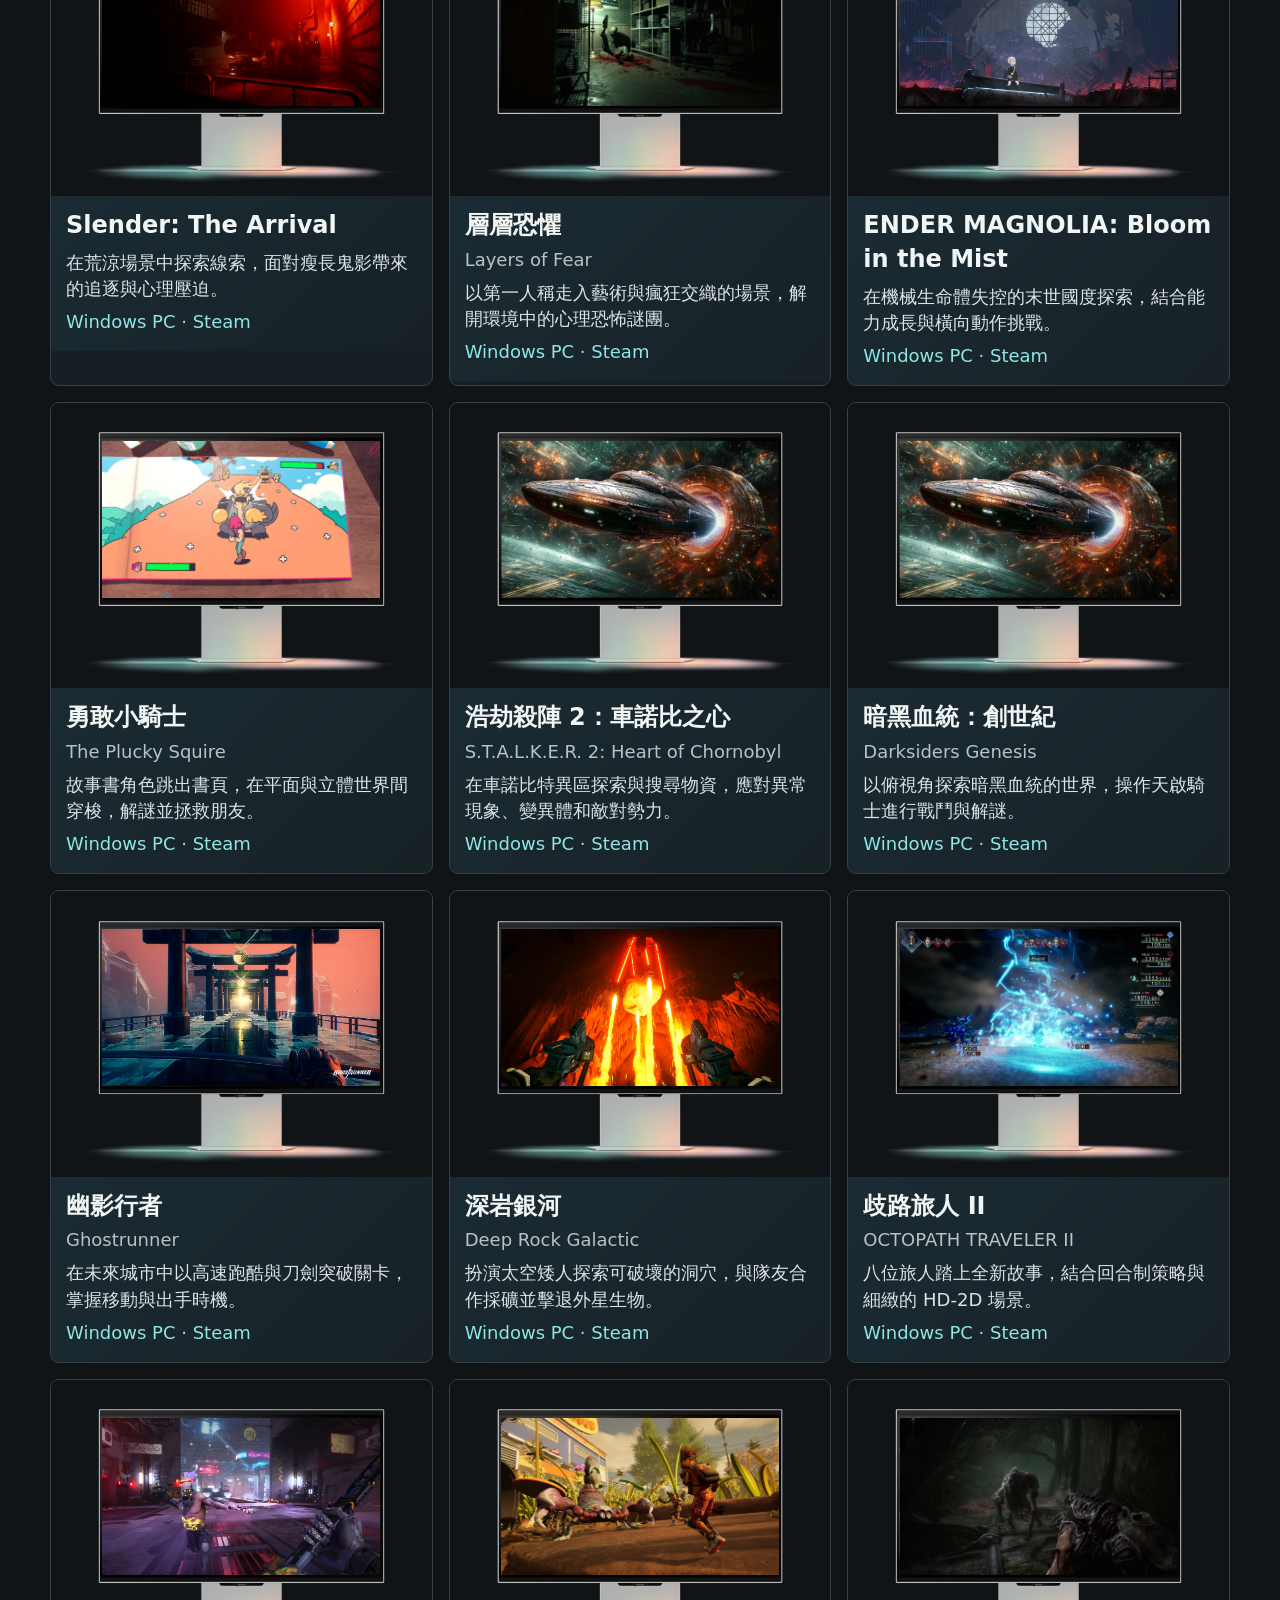
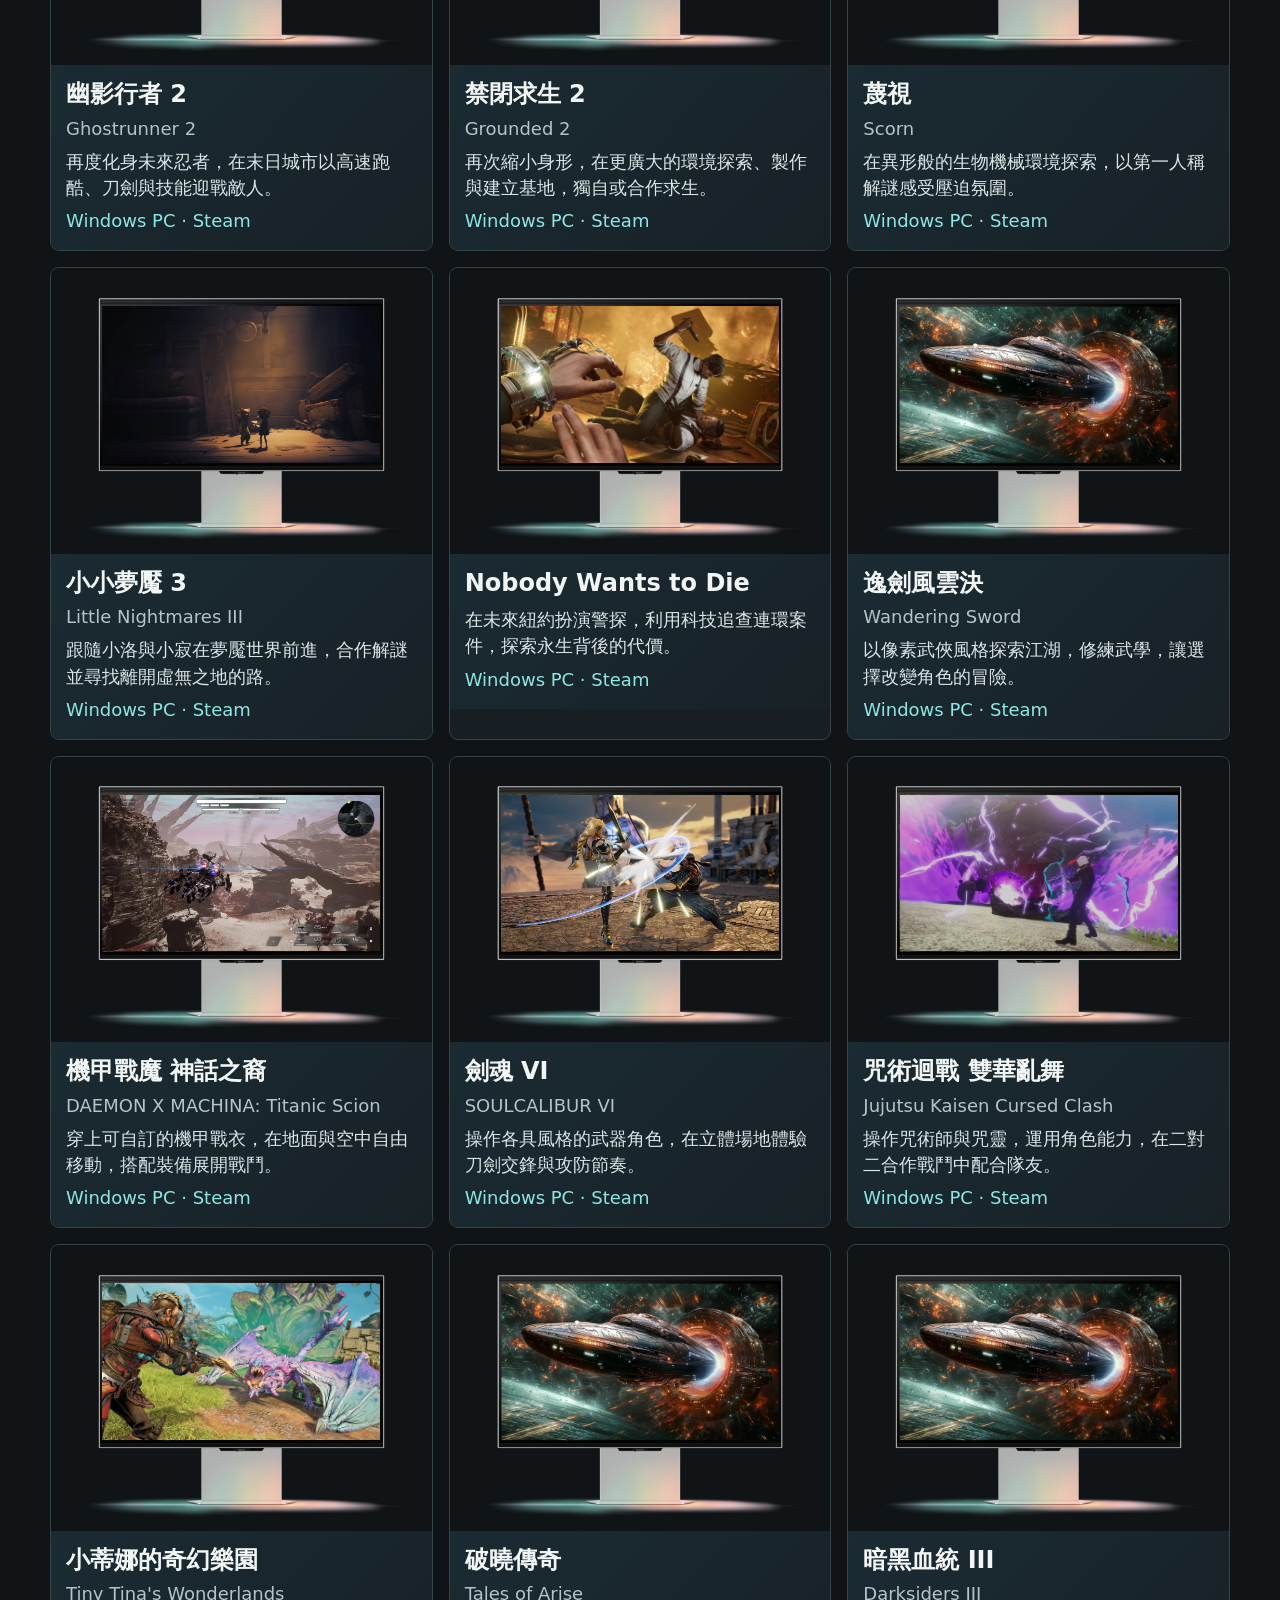
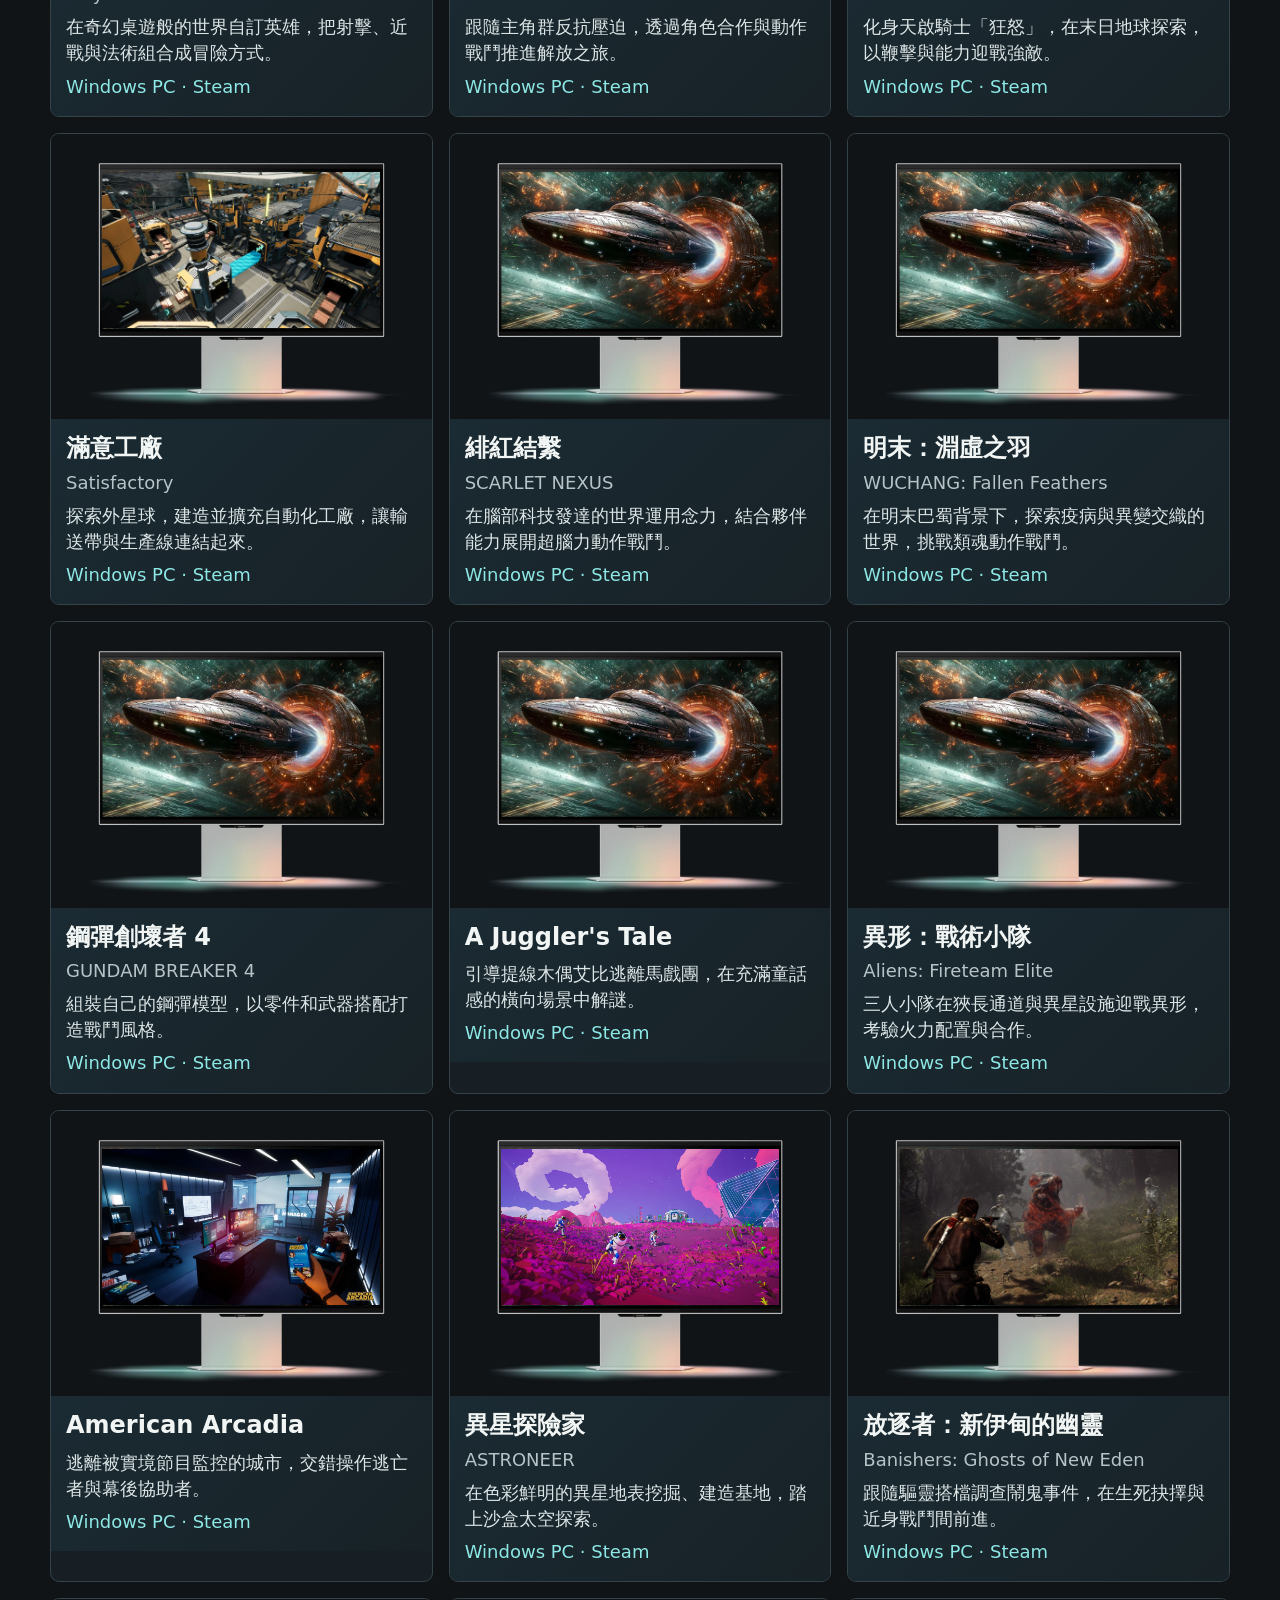
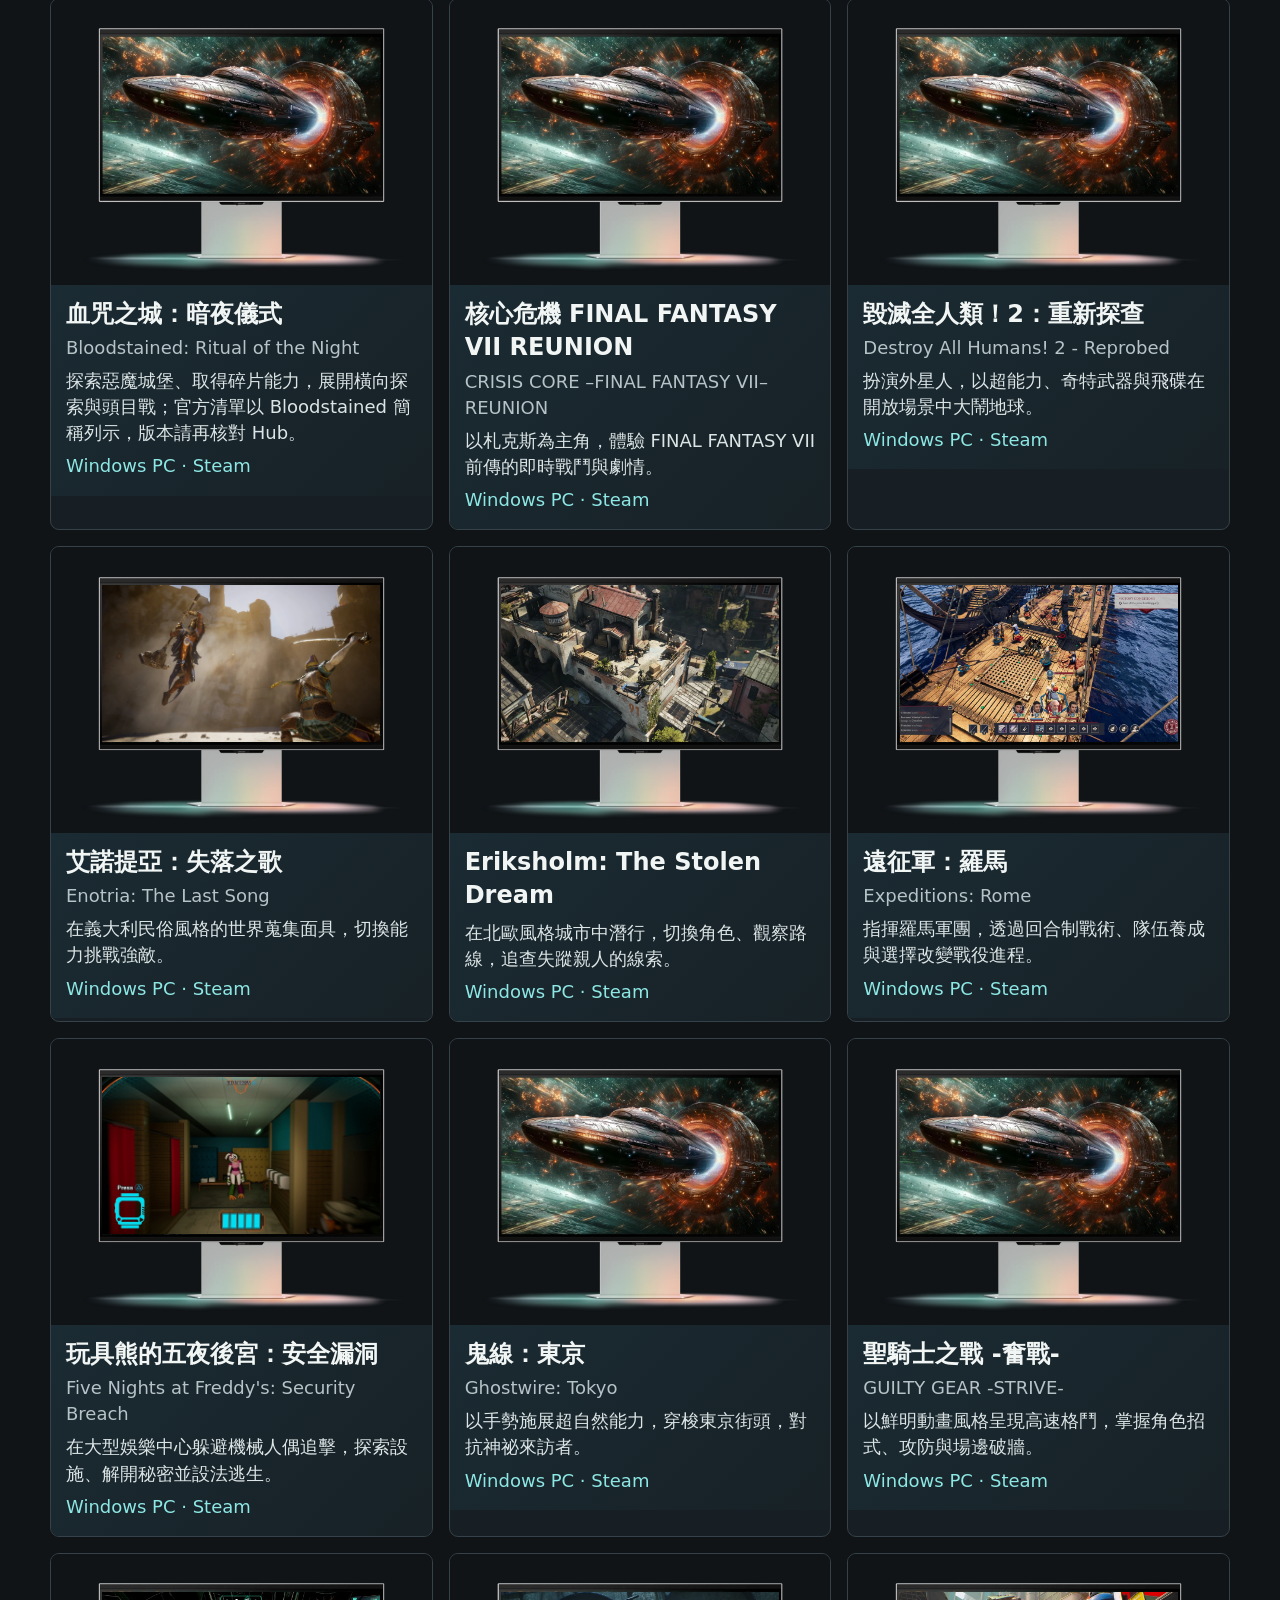
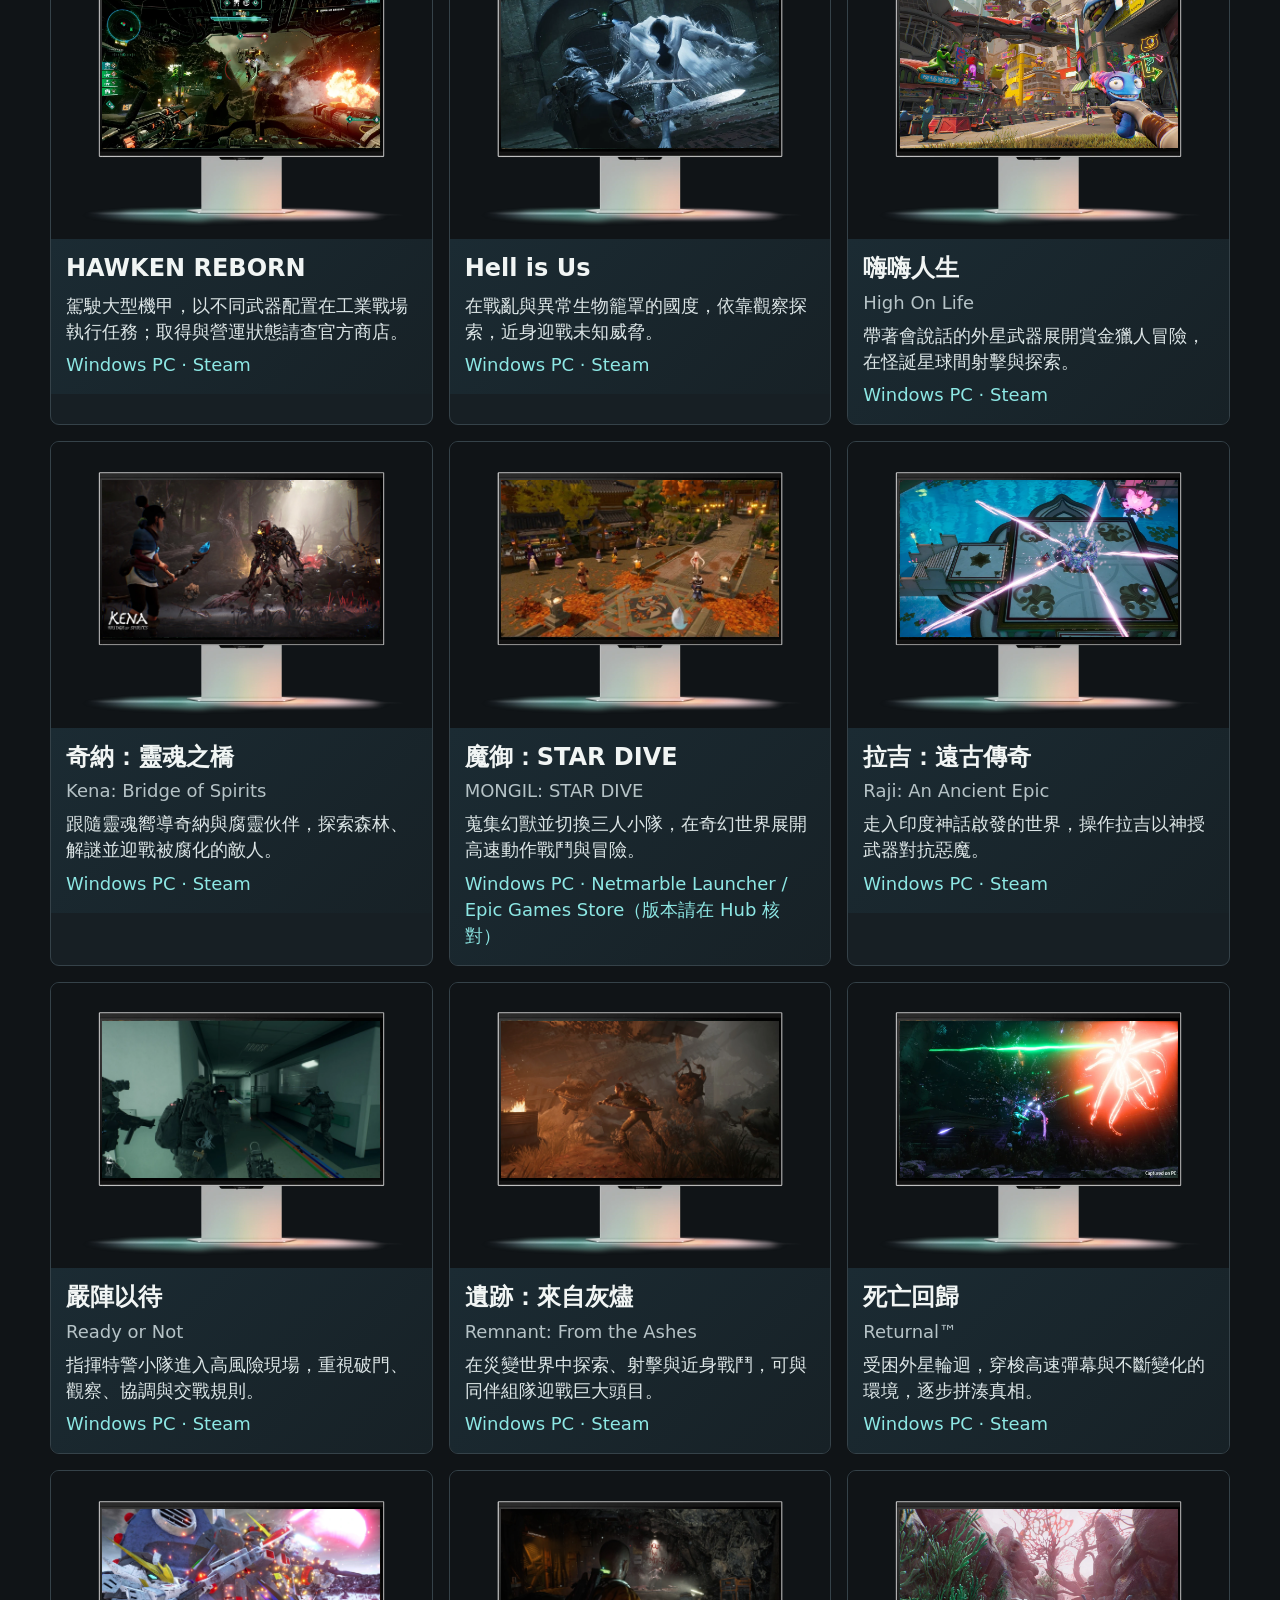
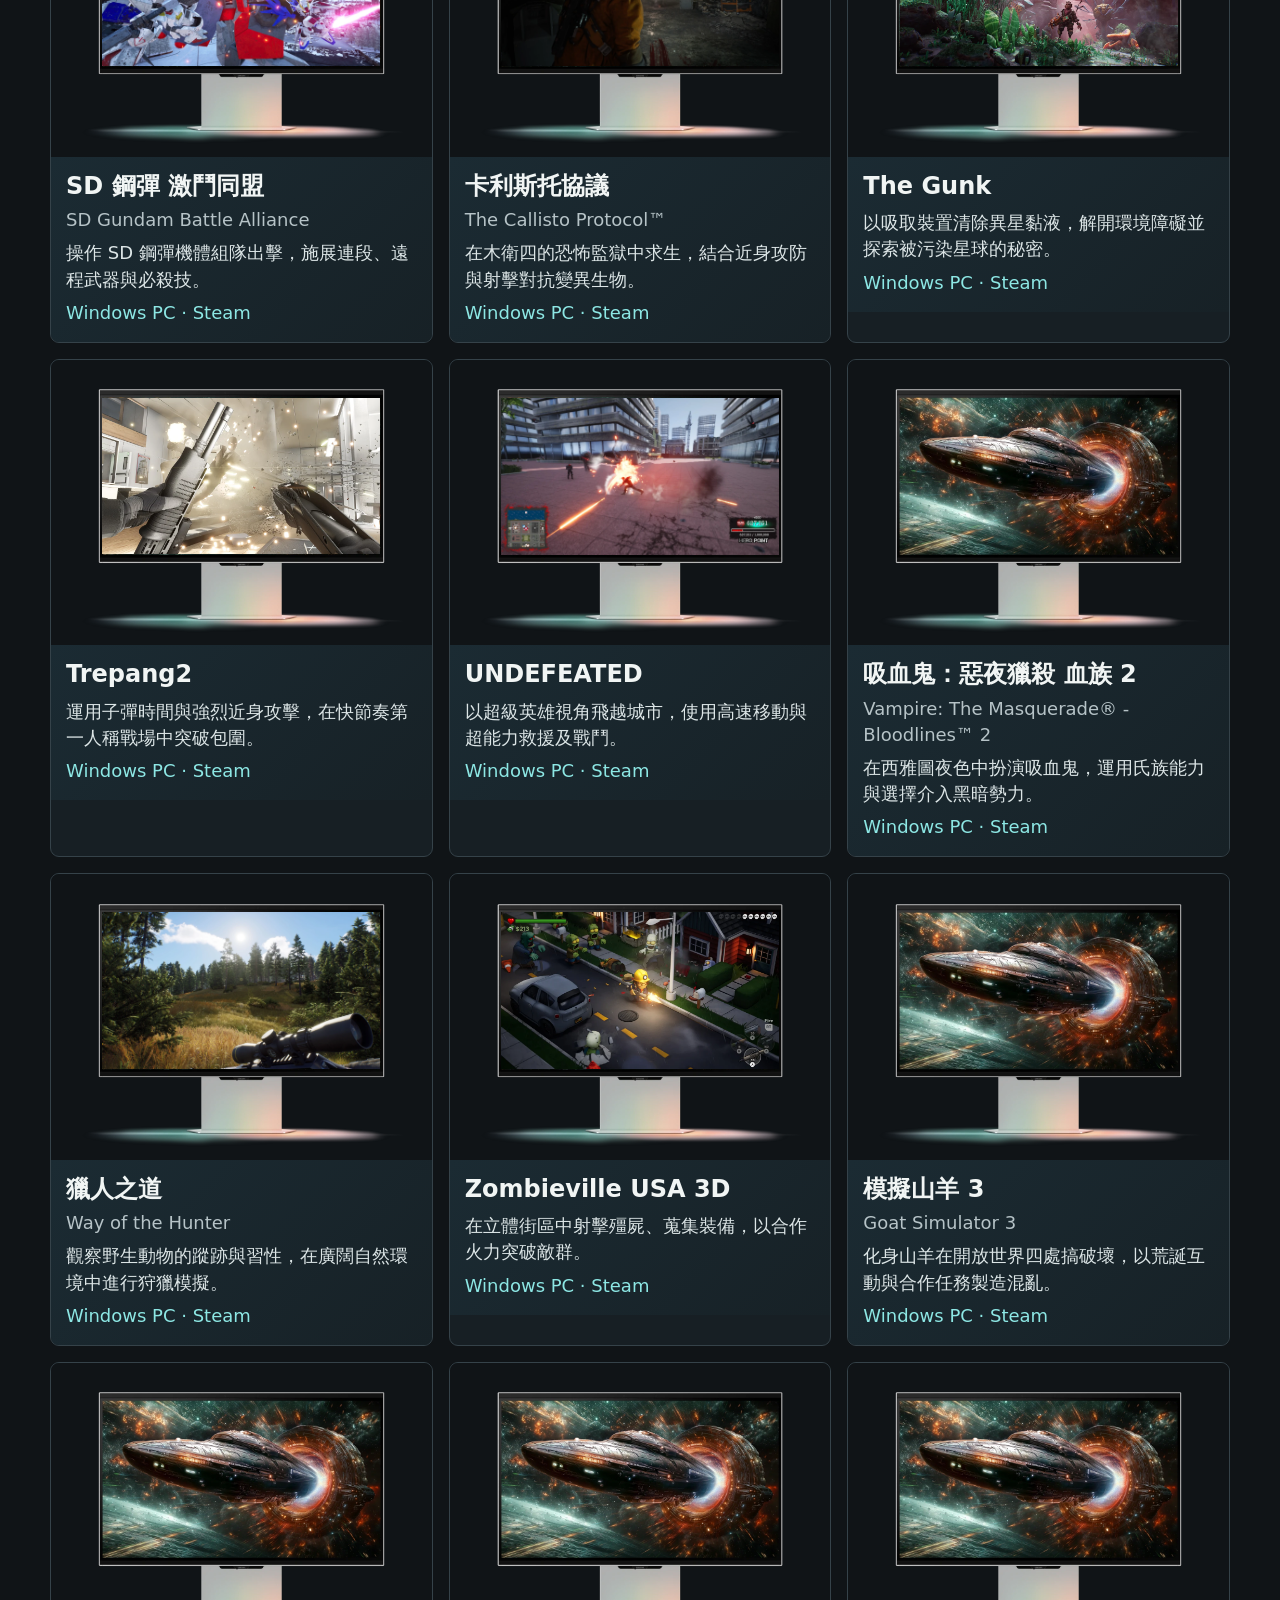
==== commit bb31f0e4: "Add Traditional Chinese, English and Korean language switching" ====
--- a/index.html
+++ b/index.html
@@ -1,5 +1,5 @@
 <!doctype html>
-<html lang="zh-Hant">
+<html lang="zh-Hant-TW">
 <head>
 <meta charset="utf-8">
 <meta name="viewport" content="width=device-width,initial-scale=1">
@@ -7,13 +7,17 @@
 <title>支援遊戲｜Odyssey 3D G90XF</title>
 <meta name="description" content="Odyssey 3D G90XF，27 吋 4K IPS 電競螢幕。看看裸視 3D 支援遊戲與簡易設定。">
 <meta property="og:image" content="https://hellopages.github.io/odyssey-3d/assets/wukong-gameplay-v32.webp">
-<link rel="stylesheet" href="style.css?v=20261111.32">
-<script src="games-motion.js?v=20261111.32-d3f527cbf7" defer></script>
+<link rel="stylesheet" href="style.css?v=20261111.33">
+<script src="games-motion.js?v=20261111.33-d3f527cbf7" defer></script>
 </head>
 <body data-page="games">
 <a class="skip" href="#main">跳到內容</a>
 <header><div class="header-inner"><div class="brand"><a href="index.html">Odyssey <b>3D</b></a></div>
-<nav aria-label="主要頁面"><a href="index.html" aria-current="page" class="game-invite nav-game-invite"><span class="nav-symbol"><svg viewBox="0 0 24 24" aria-hidden="true"><path d="M7 7h10c2 0 3 1 3.5 3l1 6c.5 3-2 4-4 2l-2-2h-7l-2 2c-2 2-4.5 1-4-2l1-6C4 8 5 7 7 7zM7 10v5M4.5 12.5h5"/><circle cx="16" cy="10.5" r=".65"/><circle cx="18.5" cy="13" r=".65"/></svg><svg class="invite-glint" viewBox="0 0 24 24" aria-hidden="true"><path d="M5 12 2 9"/><path d="M11 8 11 2"/><path d="M17 11 22 6"/></svg></span><span class="nav-caption">支援遊戲</span></a><a href="setup.html"><span class="nav-symbol"><svg viewBox="0 0 24 24" aria-hidden="true"><path d="M5 3v7m0 4v7M12 3v2m0 4v12M19 3v11m0 4v3M2 10h6v4H2zM9 5h6v4H9zM16 14h6v4h-6z"/></svg></span><span class="nav-caption">設定小幫手</span></a></nav></div></header>
+<nav aria-label="主要頁面"><a href="index.html" aria-current="page" class="game-invite nav-game-invite"><span class="nav-symbol"><svg viewBox="0 0 24 24" aria-hidden="true"><path d="M7 7h10c2 0 3 1 3.5 3l1 6c.5 3-2 4-4 2l-2-2h-7l-2 2c-2 2-4.5 1-4-2l1-6C4 8 5 7 7 7zM7 10v5M4.5 12.5h5"/><circle cx="16" cy="10.5" r=".65"/><circle cx="18.5" cy="13" r=".65"/></svg><svg class="invite-glint" viewBox="0 0 24 24" aria-hidden="true"><path d="M5 12 2 9"/><path d="M11 8 11 2"/><path d="M17 11 22 6"/></svg></span><span class="nav-caption">支援遊戲</span></a><a href="setup.html"><span class="nav-symbol"><svg viewBox="0 0 24 24" aria-hidden="true"><path d="M5 3v7m0 4v7M12 3v2m0 4v12M19 3v11m0 4v3M2 10h6v4H2zM9 5h6v4H9zM16 14h6v4h-6z"/></svg></span><span class="nav-caption">設定小幫手</span></a></nav><div class="language-switch" role="group" aria-label="網站語言">
+<button type="button" data-language="tw" lang="zh-Hant-TW" aria-label="繁體中文" aria-pressed="true">TW</button>
+<button type="button" data-language="en" lang="en" aria-label="English" aria-pressed="false">EN</button>
+<button type="button" data-language="ko" lang="ko" aria-label="한국어" aria-pressed="false">KO</button>
+</div></div></header>
 <main id="main"><section class="catalog">
 <div class="catalog-intro">
 <div class="catalog-particles" aria-hidden="true"></div>
@@ -25,7 +29,7 @@
 <img class="game-monitor" src="assets/g90xf-official-front.webp" width="1200" height="800" alt="" aria-hidden="true" loading="lazy">
 <img class="game-screen" src="assets/wukong-gameplay-v32.webp?v=20261111.32" width="1200" height="675" alt="黑神話：悟空遊戲畫面" fetchpriority="high">
 <video data-src="assets/preview/wukong.mp4" data-revision="20261111.32" aria-hidden="true" tabindex="-1" muted playsinline loop preload="none" disablepictureinpicture disableremoteplayback></video>
-<img class="view-alternate" src="assets/preview/wukong-view-b.webp?v=20261111.32" alt="" aria-hidden="true" loading="lazy" decoding="async">
+<img class="view-alternate" src="assets/preview/wukong-view-b.webp?v=20261111.33" alt="" aria-hidden="true" loading="lazy" decoding="async">
 </div>
 <div class="game-copy">
 <h3>黑神話：悟空</h3>
@@ -39,7 +43,7 @@
 <img class="game-monitor" src="assets/g90xf-official-front.webp" width="1200" height="800" alt="" aria-hidden="true" loading="lazy">
 <img class="game-screen" src="assets/stellar.webp" width="1920" height="1080" alt="劍星遊戲畫面" loading="lazy" decoding="async">
 <video data-src="assets/preview/stellar.mp4" data-revision="" aria-hidden="true" tabindex="-1" muted playsinline loop preload="none" disablepictureinpicture disableremoteplayback></video>
-<img class="view-alternate" src="assets/preview/stellar-view-b.webp?v=20261111.32" alt="" aria-hidden="true" loading="lazy" decoding="async">
+<img class="view-alternate" src="assets/preview/stellar-view-b.webp?v=20261111.33" alt="" aria-hidden="true" loading="lazy" decoding="async">
 </div>
 <div class="game-copy">
 <h3>劍星</h3>
@@ -52,7 +56,7 @@
 <img class="game-monitor" src="assets/g90xf-official-front.webp" width="1200" height="800" alt="" aria-hidden="true" loading="lazy">
 <img class="game-screen" src="assets/khazan.webp" width="1920" height="1080" alt="第一狂戰士：卡贊遊戲畫面" loading="lazy" decoding="async">
 <video data-src="assets/preview/khazan.mp4" data-revision="" aria-hidden="true" tabindex="-1" muted playsinline loop preload="none" disablepictureinpicture disableremoteplayback></video>
-<img class="view-alternate" src="assets/preview/khazan-view-b.webp?v=20261111.32" alt="" aria-hidden="true" loading="lazy" decoding="async">
+<img class="view-alternate" src="assets/preview/khazan-view-b.webp?v=20261111.33" alt="" aria-hidden="true" loading="lazy" decoding="async">
 </div>
 <div class="game-copy">
 <h3>第一狂戰士：卡贊</h3>
@@ -65,7 +69,7 @@
 <img class="game-monitor" src="assets/g90xf-official-front.webp" width="1200" height="800" alt="" aria-hidden="true" loading="lazy">
 <img class="game-screen" src="assets/lies.webp" width="1920" height="1080" alt="P 的謊言遊戲畫面" loading="lazy" decoding="async">
 <video data-src="assets/preview/lies.mp4" data-revision="" aria-hidden="true" tabindex="-1" muted playsinline loop preload="none" disablepictureinpicture disableremoteplayback></video>
-<img class="view-alternate" src="assets/preview/lies-view-b.webp?v=20261111.32" alt="" aria-hidden="true" loading="lazy" decoding="async">
+<img class="view-alternate" src="assets/preview/lies-view-b.webp?v=20261111.33" alt="" aria-hidden="true" loading="lazy" decoding="async">
 </div>
 <div class="game-copy">
 <h3>P 的謊言</h3>
@@ -78,7 +82,7 @@
 <img class="game-monitor" src="assets/g90xf-official-front.webp" width="1200" height="800" alt="" aria-hidden="true" loading="lazy">
 <img class="game-screen" src="assets/hogwarts.webp" width="1920" height="1080" alt="霍格華茲的傳承遊戲畫面" loading="lazy" decoding="async">
 <video data-src="assets/preview/hogwarts.mp4" data-revision="" aria-hidden="true" tabindex="-1" muted playsinline loop preload="none" disablepictureinpicture disableremoteplayback></video>
-<img class="view-alternate" src="assets/preview/hogwarts-view-b.webp?v=20261111.32" alt="" aria-hidden="true" loading="lazy" decoding="async">
+<img class="view-alternate" src="assets/preview/hogwarts-view-b.webp?v=20261111.33" alt="" aria-hidden="true" loading="lazy" decoding="async">
 </div>
 <div class="game-copy">
 <h3>霍格華茲的傳承</h3>
@@ -91,7 +95,7 @@
 <img class="game-monitor" src="assets/g90xf-official-front.webp" width="1200" height="800" alt="" aria-hidden="true" loading="lazy">
 <img class="game-screen" src="assets/ff7.webp?v=20261111.32" width="1200" height="675" alt="FINAL FANTASY VII 重製版 INTERGRADE遊戲畫面" loading="lazy" decoding="async">
 <video data-src="assets/preview/ff7.mp4" data-revision="20261111.32" aria-hidden="true" tabindex="-1" muted playsinline loop preload="none" disablepictureinpicture disableremoteplayback></video>
-<img class="view-alternate" src="assets/preview/ff7-view-b.webp?v=20261111.32" alt="" aria-hidden="true" loading="lazy" decoding="async">
+<img class="view-alternate" src="assets/preview/ff7-view-b.webp?v=20261111.33" alt="" aria-hidden="true" loading="lazy" decoding="async">
 </div>
 <div class="game-copy">
 <h3>FINAL FANTASY VII 重製版 INTERGRADE</h3>
@@ -104,7 +108,7 @@
 <img class="game-monitor" src="assets/g90xf-official-front.webp" width="1200" height="800" alt="" aria-hidden="true" loading="lazy">
 <img class="game-screen" src="assets/stray.webp" width="1920" height="1080" alt="迷失遊戲畫面" loading="lazy" decoding="async">
 <video data-src="assets/preview/stray.mp4" data-revision="" aria-hidden="true" tabindex="-1" muted playsinline loop preload="none" disablepictureinpicture disableremoteplayback></video>
-<img class="view-alternate" src="assets/preview/stray-view-b.webp?v=20261111.32" alt="" aria-hidden="true" loading="lazy" decoding="async">
+<img class="view-alternate" src="assets/preview/stray-view-b.webp?v=20261111.33" alt="" aria-hidden="true" loading="lazy" decoding="async">
 </div>
 <div class="game-copy">
 <h3>迷失</h3>
@@ -117,7 +121,7 @@
 <img class="game-monitor" src="assets/g90xf-official-front.webp" width="1200" height="800" alt="" aria-hidden="true" loading="lazy">
 <img class="game-screen" src="assets/tekken.webp?v=20261111.32" width="1200" height="675" alt="鐵拳 8遊戲畫面" loading="lazy" decoding="async">
 <video data-src="assets/preview/tekken.mp4" data-revision="20261111.32" aria-hidden="true" tabindex="-1" muted playsinline loop preload="none" disablepictureinpicture disableremoteplayback></video>
-<img class="view-alternate" src="assets/preview/tekken-view-b.webp?v=20261111.32" alt="" aria-hidden="true" loading="lazy" decoding="async">
+<img class="view-alternate" src="assets/preview/tekken-view-b.webp?v=20261111.33" alt="" aria-hidden="true" loading="lazy" decoding="async">
 </div>
 <div class="game-copy">
 <h3>鐵拳 8</h3>
@@ -169,7 +173,7 @@
 <img class="game-monitor" src="assets/g90xf-official-front.webp" width="1200" height="800" alt="" aria-hidden="true" loading="lazy">
 <img class="game-screen" src="assets/sonic.webp?v=20261111.32" width="1200" height="675" alt="索尼克賽車 交叉世界遊戲畫面" loading="lazy" decoding="async">
 <video data-src="assets/preview/sonic.mp4" data-revision="20261111.32" aria-hidden="true" tabindex="-1" muted playsinline loop preload="none" disablepictureinpicture disableremoteplayback></video>
-<img class="view-alternate" src="assets/preview/sonic-view-b.webp?v=20261111.32" alt="" aria-hidden="true" loading="lazy" decoding="async">
+<img class="view-alternate" src="assets/preview/sonic-view-b.webp?v=20261111.33" alt="" aria-hidden="true" loading="lazy" decoding="async">
 </div>
 <div class="game-copy">
 <h3>索尼克賽車 交叉世界</h3>
@@ -195,7 +199,7 @@
 <img class="game-monitor" src="assets/g90xf-official-front.webp" width="1200" height="800" alt="" aria-hidden="true" loading="lazy">
 <img class="game-screen" src="assets/dbz.webp?v=20261111.32" width="1200" height="675" alt="七龍珠 Z 卡卡洛特遊戲畫面" loading="lazy" decoding="async">
 <video data-src="assets/preview/dbz.mp4" data-revision="20261111.32" aria-hidden="true" tabindex="-1" muted playsinline loop preload="none" disablepictureinpicture disableremoteplayback></video>
-<img class="view-alternate" src="assets/preview/dbz-view-b.webp?v=20261111.32" alt="" aria-hidden="true" loading="lazy" decoding="async">
+<img class="view-alternate" src="assets/preview/dbz-view-b.webp?v=20261111.33" alt="" aria-hidden="true" loading="lazy" decoding="async">
 </div>
 <div class="game-copy">
 <h3>七龍珠 Z 卡卡洛特</h3>
@@ -208,7 +212,7 @@
 <img class="game-monitor" src="assets/g90xf-official-front.webp" width="1200" height="800" alt="" aria-hidden="true" loading="lazy">
 <img class="game-screen" src="assets/atomic.webp" width="1920" height="1080" alt="原子之心遊戲畫面" loading="lazy" decoding="async">
 <video data-src="assets/preview/atomic.mp4" data-revision="" aria-hidden="true" tabindex="-1" muted playsinline loop preload="none" disablepictureinpicture disableremoteplayback></video>
-<img class="view-alternate" src="assets/preview/atomic-view-b.webp?v=20261111.32" alt="" aria-hidden="true" loading="lazy" decoding="async">
+<img class="view-alternate" src="assets/preview/atomic-view-b.webp?v=20261111.33" alt="" aria-hidden="true" loading="lazy" decoding="async">
 </div>
 <div class="game-copy">
 <h3>原子之心</h3>
@@ -806,7 +810,7 @@
 <img class="game-monitor" src="assets/g90xf-official-front.webp" width="1200" height="800" alt="" aria-hidden="true" loading="lazy">
 <img class="game-screen" src="assets/game-1549970.webp?v=20261111.32" width="1200" height="675" alt="異形：戰術小隊遊戲畫面" loading="lazy" decoding="async">
 <video data-src="assets/preview/game-1549970.mp4" data-revision="20261111.32" aria-hidden="true" tabindex="-1" muted playsinline loop preload="none" disablepictureinpicture disableremoteplayback></video>
-<img class="view-alternate" src="assets/preview/game-1549970-view-b.webp?v=20261111.32" alt="" aria-hidden="true" loading="lazy" decoding="async">
+<img class="view-alternate" src="assets/preview/game-1549970-view-b.webp?v=20261111.33" alt="" aria-hidden="true" loading="lazy" decoding="async">
 </div>
 <div class="game-copy">
 <h3>異形：戰術小隊</h3>
@@ -988,7 +992,7 @@
 <img class="game-monitor" src="assets/g90xf-official-front.webp" width="1200" height="800" alt="" aria-hidden="true" loading="lazy">
 <img class="game-screen" src="assets/game-1620730.webp" width="1920" height="1080" alt="Hell is Us遊戲畫面" loading="lazy" decoding="async">
 <video data-src="assets/preview/game-1620730.mp4" data-revision="" aria-hidden="true" tabindex="-1" muted playsinline loop preload="none" disablepictureinpicture disableremoteplayback></video>
-<img class="view-alternate" src="assets/preview/game-1620730-view-b.webp?v=20261111.32" alt="" aria-hidden="true" loading="lazy" decoding="async">
+<img class="view-alternate" src="assets/preview/game-1620730-view-b.webp?v=20261111.33" alt="" aria-hidden="true" loading="lazy" decoding="async">
 </div>
 <div class="game-copy">
 <h3>Hell is Us</h3>
@@ -1408,4 +1412,6 @@
 </section></main>
 <footer><p>Odyssey 3D G90XF · LS27FG900XCXZW</p>
 <div class="text-links"><a href="https://www.samsung.com/tw/monitors/gaming/odyssey-3d-g90xf-27-inch-165hz-uhd-ls27fg900xcxzw/" target="_blank" rel="noopener">三星台灣產品官網 ↗</a><a href="https://www.samsung.com/tw/support/model/LS27FG900XCXZW/" target="_blank" rel="noopener">官方支援 ↗</a></div></footer>
+<script type="application/json" id="page-languages">{"104 款依 2026.11.11":["104 games based on the November 11, 2026","104종은 2026년 11월 11일자"],"104 款支援遊戲":["104 supported games","지원 게임 104종"],"A Juggler's Tale遊戲畫面":["A Juggler's Tale gameplay","A Juggler's Tale 플레이 화면"],"Abiotic Factor遊戲畫面":["Abiotic Factor gameplay","Abiotic Factor 플레이 화면"],"American Arcadia遊戲畫面":["American Arcadia gameplay","American Arcadia 플레이 화면"],"Cloudheim遊戲畫面":["Cloudheim gameplay","Cloudheim 플레이 화면"],"ENDER MAGNOLIA: Bloom in the Mist遊戲畫面":["ENDER MAGNOLIA: Bloom in the Mist gameplay","ENDER MAGNOLIA: Bloom in the Mist 플레이 화면"],"Eriksholm: The Stolen Dream遊戲畫面":["Eriksholm: The Stolen Dream gameplay","Eriksholm: The Stolen Dream 플레이 화면"],"FINAL FANTASY VII 重製版 INTERGRADE":["FINAL FANTASY VII REMAKE INTERGRADE","파이널 판타지 VII 리메이크 인터그레이드"],"FINAL FANTASY VII 重製版 INTERGRADE遊戲畫面":["FINAL FANTASY VII REMAKE INTERGRADE gameplay","파이널 판타지 VII 리메이크 인터그레이드 플레이 화면"],"Gori: Cuddly Carnage遊戲畫面":["Gori: Cuddly Carnage gameplay","Gori: Cuddly Carnage 플레이 화면"],"HAWKEN REBORN遊戲畫面":["HAWKEN REBORN gameplay","HAWKEN REBORN 플레이 화면"],"Hell is Us遊戲畫面":["Hell is Us gameplay","Hell is Us 플레이 화면"],"Minecraft 地下城":["Minecraft Dungeons","Minecraft Dungeons"],"Minecraft 地下城遊戲畫面":["Minecraft Dungeons gameplay","Minecraft Dungeons 플레이 화면"],"Nobody Wants to Die遊戲畫面":["Nobody Wants to Die gameplay","Nobody Wants to Die 플레이 화면"],"Odyssey 3D G90XF，27 吋 4K IPS 電競螢幕。看看裸視 3D 支援遊戲與簡易設定。":["Odyssey 3D G90XF, a 27-inch 4K IPS gaming monitor. Explore supported glasses-free 3D games and setup.","27인치 4K IPS 게이밍 모니터 Odyssey 3D G90XF의 무안경 3D 지원 게임과 설정 방법을 확인하세요."],"P 的謊言":["Lies of P","P의 거짓"],"P 的謊言遊戲畫面":["Lies of P gameplay","P의 거짓 플레이 화면"],"SD 鋼彈 激鬥同盟":["SD Gundam Battle Alliance","SD Gundam Battle Alliance"],"SD 鋼彈 激鬥同盟遊戲畫面":["SD Gundam Battle Alliance gameplay","SD Gundam Battle Alliance 플레이 화면"],"Slender: The Arrival遊戲畫面":["Slender: The Arrival gameplay","Slender: The Arrival 플레이 화면"],"Sumerian Six遊戲畫面":["Sumerian Six gameplay","Sumerian Six 플레이 화면"],"The Gunk遊戲畫面":["The Gunk gameplay","The Gunk 플레이 화면"],"Trepang2遊戲畫面":["Trepang2 gameplay","Trepang2 플레이 화면"],"UNDEFEATED遊戲畫面":["UNDEFEATED gameplay","UNDEFEATED 플레이 화면"],"Wigmund遊戲畫面":["Wigmund gameplay","Wigmund 플레이 화면"],"Windows PC · Netmarble Launcher / Epic Games Store（版本請在 Hub 核對）":["Windows PC · Netmarble Launcher / Epic Games Store (check the version in Hub)","Windows PC · Netmarble Launcher / Epic Games Store (Hub에서 버전 확인)"],"Zombieville USA 3D遊戲畫面":["Zombieville USA 3D gameplay","Zombieville USA 3D 플레이 화면"],"。圖像與商標屬各權利人。":[". Images and trademarks belong to their respective owners.","을 기준으로 합니다. 이미지와 상표는 각 권리자에게 귀속됩니다."],"七龍珠 Z 卡卡洛特":["DRAGON BALL Z: KAKAROT","DRAGON BALL Z: KAKAROT"],"七龍珠 Z 卡卡洛特遊戲畫面":["DRAGON BALL Z: KAKAROT gameplay","DRAGON BALL Z: KAKAROT 플레이 화면"],"七龍珠 電光炸裂！ZERO":["DRAGON BALL: Sparking! ZERO","DRAGON BALL: Sparking! ZERO"],"七龍珠 電光炸裂！ZERO遊戲畫面":["DRAGON BALL: Sparking! ZERO gameplay","DRAGON BALL: Sparking! ZERO 플레이 화면"],"三人小隊在狹長通道與異星設施迎戰異形，考驗火力配置與合作。":["Work as a three-person fireteam to take on Xenomorphs in tight corridors and alien facilities.","3인 분대로 좁은 통로와 외계 시설에 들어가 화력과 협동으로 제노모프에 맞서세요."],"三星台灣產品官網 ↗":["Samsung Taiwan product page ↗","삼성 대만 제품 페이지 ↗"],"主要頁面":["Main navigation","주요 메뉴"],"亙古魔戰":["Immortals of Aveum","Immortals of Aveum"],"亙古魔戰遊戲畫面":["Immortals of Aveum gameplay","Immortals of Aveum 플레이 화면"],"以 HD-2D 風格展開復仇與重建的旅程，編組隊伍挑戰回合制戰鬥。":["Pursue revenge and rebuild in an HD-2D world, assembling a party for turn-based battles.","HD-2D 세계에서 복수와 재건의 여정을 떠나고 파티를 꾸려 턴제 전투에 도전하세요."],"以三種魔法力量進行第一人稱戰鬥，穿越奇幻戰場與大型遺跡。":["Wield three kinds of magic in first-person combat across fantasy battlefields and monumental ruins.","세 가지 마법의 힘을 사용해 판타지 전장과 거대한 유적에서 1인칭 전투를 펼치세요."],"以俯視角探索暗黑血統的世界，操作天啟騎士進行戰鬥與解謎。":["Control the Horsemen in a top-down Darksiders adventure of combat and puzzles.","쿼터뷰 시점의 다크사이더스 세계에서 묵시록의 기사를 조종해 싸우고 퍼즐을 푸세요."],"以像素武俠風格探索江湖，修練武學，讓選擇改變角色的冒險。":["Explore a pixel-art martial arts world, hone your skills and shape the journey through your choices.","도트 그래픽으로 그린 무협 세계를 탐험하고 무술을 익히며 선택으로 여정을 바꾸세요."],"以吸取裝置清除異星黏液，解開環境障礙並探索被污染星球的秘密。":["Vacuum up alien slime, clear obstacles and uncover the secrets of a polluted planet.","흡입 장치로 외계 점액을 제거하고 장애물을 풀어 오염된 행성의 비밀을 알아내세요."],"以手勢施展超自然能力，穿梭東京街頭，對抗神祕來訪者。":["Use hand gestures to unleash supernatural powers and face strange visitors in Tokyo's streets.","손동작으로 초자연적인 힘을 발휘해 도쿄 거리의 수상한 방문자에 맞서세요."],"以札克斯為主角，體驗 FINAL FANTASY VII 前傳的即時戰鬥與劇情。":["Play as Zack in the FINAL FANTASY VII prequel, with real-time combat and his own story.","잭스가 되어 FINAL FANTASY VII 이전의 이야기와 실시간 전투를 경험하세요."],"以立體場景與激烈近身攻防呈現對戰張力，體驗系列招牌格鬥節奏。":["Experience the series' signature hand-to-hand fighting and fast exchanges in 3D arenas.","입체적인 경기장에서 시리즈 특유의 치열한 근접 격투와 빠른 공방을 즐기세요."],"以第一人稱探索奇幻世界，運用武器、法術與對話選擇展開冒險。":["Explore a fantasy world in first person and shape your adventure with weapons, spells and dialogue choices.","1인칭 시점으로 판타지 세계를 탐험하고 무기, 주문, 대화 선택으로 모험을 이끌어 가세요."],"以第一人稱走入藝術與瘋狂交織的場景，解開環境中的心理恐怖謎團。":["Enter a first-person world of art and madness and unravel disturbing environmental puzzles.","예술과 광기가 뒤섞인 세계에 1인칭으로 들어가 불안감을 자아내는 공간의 수수께끼를 푸세요."],"以精準招架與強烈打擊感迎戰強敵；近身攻防適合感受前後距離。":["Time precise parries and heavy strikes against powerful foes. Close-quarters fights make distances easier to see in 3D.","정확한 패링과 묵직한 공격으로 강적에 맞서세요. 근접 공방에서 앞뒤 거리감이 잘 드러납니다."],"以西遊記為靈感的動作冒險，走入山林、古寺與神怪交織的世界。":["A Journey to the West-inspired action adventure through mountain forests, ancient temples and a world of spirits.","서유기에서 영감을 받은 액션 어드벤처로, 산과 숲, 고대 사원, 요괴가 뒤섞인 세계를 탐험하세요."],"以超級英雄視角飛越城市，使用高速移動與超能力救援及戰鬥。":["Fly over a city as a superhero and use speed and superpowers to rescue people and fight enemies.","슈퍼히어로가 되어 도시 위를 날며 빠른 이동과 초능력으로 시민을 구하고 적과 싸우세요."],"以離線單人方式探索五大種族的世界，組隊展開回合制戰鬥與故事冒險。":["Explore a world of five races offline, build a party and take on turn-based battles.","오프라인 싱글 플레이로 다섯 종족의 세계를 탐험하고 파티를 꾸려 턴제 전투를 펼치세요."],"以電影式演出帶領玩家穿越維京時代的冰島，展開沉浸感強烈的旅程。":["Journey through Viking-age Iceland in a cinematic adventure.","영화 같은 연출을 따라 바이킹 시대의 아이슬란드를 여행하세요."],"以鮮明動畫風格呈現高速格鬥，掌握角色招式、攻防與場邊破牆。":["Master moves, timing and wall breaks in fast, anime-style fighting.","선명한 애니메이션풍 격투에서 기술과 공방 타이밍, 벽 파괴를 익히세요."],"俠盜獵車手 III 決定版":["Grand Theft Auto III - The Definitive Edition","Grand Theft Auto III - The Definitive Edition"],"俠盜獵車手 III 決定版遊戲畫面":["Grand Theft Auto III - The Definitive Edition gameplay","Grand Theft Auto III - The Definitive Edition 플레이 화면"],"俠盜獵車手：罪惡城市 決定版":["Grand Theft Auto: Vice City - The Definitive Edition","Grand Theft Auto: Vice City - The Definitive Edition"],"俠盜獵車手：罪惡城市 決定版遊戲畫面":["Grand Theft Auto: Vice City - The Definitive Edition gameplay","Grand Theft Auto: Vice City - The Definitive Edition 플레이 화면"],"俠盜獵車手：聖安地列斯 決定版":["Grand Theft Auto: San Andreas - The Definitive Edition","Grand Theft Auto: San Andreas - The Definitive Edition"],"俠盜獵車手：聖安地列斯 決定版遊戲畫面":["Grand Theft Auto: San Andreas - The Definitive Edition gameplay","Grand Theft Auto: San Andreas - The Definitive Edition 플레이 화면"],"八位旅人踏上全新故事，結合回合制策略與細緻的 HD-2D 場景。":["Follow eight new travelers through detailed HD-2D locations and turn-based battles.","새로운 여덟 여행자와 함께 섬세한 HD-2D 배경을 탐험하고 턴제 전투를 즐기세요."],"再度化身未來忍者，在末日城市以高速跑酷、刀劍與技能迎戰敵人。":["Return as a cyber ninja and use fast parkour, blades and abilities to survive a dystopian city.","사이버 닌자가 되어 빠른 파쿠르와 검, 특수 기술로 암울한 미래 도시를 돌파하세요."],"再次縮小身形，在更廣大的環境探索、製作與建立基地，獨自或合作求生。":["Shrink again and explore, craft and build in a larger world, alone or in co-op.","다시 작아진 몸으로 더 넓은 세계를 탐험하고 제작과 건설을 하며 혼자 또는 친구와 살아남으세요."],"劍星":["Stellar Blade","스텔라 블레이드"],"劍星遊戲畫面":["Stellar Blade gameplay","스텔라 블레이드 플레이 화면"],"劍魂 VI":["SOULCALIBUR VI","SOULCALIBUR VI"],"劍魂 VI遊戲畫面":["SOULCALIBUR VI gameplay","SOULCALIBUR VI 플레이 화면"],"劫薪日 3":["PAYDAY 3","PAYDAY 3"],"劫薪日 3遊戲畫面":["PAYDAY 3 gameplay","PAYDAY 3 플레이 화면"],"勇敢小騎士":["The Plucky Squire","The Plucky Squire"],"勇敢小騎士遊戲畫面":["The Plucky Squire gameplay","The Plucky Squire 플레이 화면"],"勇者鬥惡龍 X 覺醒的五種族 OFFLINE":["DRAGON QUEST X Offline","DRAGON QUEST X Offline"],"勇者鬥惡龍 X 覺醒的五種族 OFFLINE遊戲畫面":["DRAGON QUEST X Offline gameplay","DRAGON QUEST X Offline 플레이 화면"],"化身伊芙探索末日地球，在華麗劍技與巨大敵人之間展開高速戰鬥。":["Explore a ruined Earth as Eve and take on towering enemies in fast sword fights.","이브가 되어 황폐해진 지구를 탐험하고 화려한 검술로 거대한 적과 빠르게 맞서 싸우세요."],"化身天啟騎士「狂怒」，在末日地球探索，以鞭擊與能力迎戰強敵。":["Explore an apocalyptic Earth as Fury and use your whip and powers against formidable enemies.","묵시록의 기사 퓨리가 되어 종말을 맞은 지구를 탐험하고 채찍과 능력으로 강적에 맞서세요."],"化身山羊在開放世界四處搞破壞，以荒誕互動與合作任務製造混亂。":["Play as a goat and cause absurd chaos in an open world through antics and co-op missions.","염소가 되어 오픈 월드에서 기상천외한 행동과 협동 임무로 소동을 일으키세요."],"化身流浪貓，在霓虹巷弄、屋頂與機器人城市之間尋找回家的道路。":["Find your way home as a stray cat through neon alleys, rooftops and a city of robots.","길고양이가 되어 네온빛 골목과 지붕, 로봇의 도시를 누비며 집으로 돌아갈 길을 찾으세요."],"化身米奇，以畫筆與稀釋劑改變環境，穿越色彩豐富的立體平台關卡。":["Play as Mickey and use paint and thinner to reshape colorful 3D platforming levels.","미키가 되어 물감과 희석제로 환경을 바꾸며 다채로운 3D 플랫폼 구간을 돌파하세요."],"卡利斯托協議":["The Callisto Protocol™","The Callisto Protocol™"],"卡利斯托協議遊戲畫面":["The Callisto Protocol™ gameplay","The Callisto Protocol™ 플레이 화면"],"原子之心":["Atomic Heart","Atomic Heart"],"原子之心遊戲畫面":["Atomic Heart gameplay","Atomic Heart 플레이 화면"],"受困地下研究設施，和同伴蒐集資源、製作工具，面對科學實驗失控的危機。":["Scavenge, craft tools and survive with friends in an underground research facility after an experiment goes wrong.","실험이 통제 불능에 빠진 지하 연구 시설에서 동료와 자원을 모으고 도구를 만들어 살아남으세요."],"受困外星輪迴，穿梭高速彈幕與不斷變化的環境，逐步拼湊真相。":["Survive an alien time loop, dodge waves of projectiles and piece together the truth as the world changes.","외계 행성의 시간 루프에서 탄막을 피하고 끊임없이 변하는 환경 속에서 진실을 맞춰 가세요."],"另外兩款待確認":["Two more games pending confirmation","추가 게임 2종 확인 중"],"吸血鬼：惡夜獵殺 血族 2":["Vampire: The Masquerade® - Bloodlines™ 2","Vampire: The Masquerade® - Bloodlines™ 2"],"吸血鬼：惡夜獵殺 血族 2遊戲畫面":["Vampire: The Masquerade® - Bloodlines™ 2 gameplay","Vampire: The Masquerade® - Bloodlines™ 2 플레이 화면"],"和海綿寶寶、派大星走進願望世界，穿越奇幻場景，解開混亂的冒險。":["Join SpongeBob and Patrick in fantastical Wishworlds and put their chaotic adventure right.","스폰지밥과 뚱이와 함께 환상적인 소원의 세계를 누비며 꼬여 버린 상황을 해결하세요."],"和隊友規劃搶劫行動，在潛行與激烈槍戰之間選擇自己的路線。":["Plan heists with your crew and choose your approach, from stealth to all-out firefights.","팀원과 범행을 계획하고 잠입부터 격렬한 총격전까지 자신만의 방식으로 임무를 수행하세요."],"咒術迴戰 雙華亂舞":["Jujutsu Kaisen Cursed Clash","Jujutsu Kaisen Cursed Clash"],"咒術迴戰 雙華亂舞遊戲畫面":["Jujutsu Kaisen Cursed Clash gameplay","Jujutsu Kaisen Cursed Clash 플레이 화면"],"嗨嗨人生":["High On Life","High On Life"],"嗨嗨人生遊戲畫面":["High On Life gameplay","High On Life 플레이 화면"],"嚴陣以待":["Ready or Not","Ready or Not"],"嚴陣以待遊戲畫面":["Ready or Not gameplay","Ready or Not 플레이 화면"],"四海兄弟：故鄉":["Mafia: The Old Country","Mafia: The Old Country"],"四海兄弟：故鄉遊戲畫面":["Mafia: The Old Country gameplay","Mafia: The Old Country 플레이 화면"],"回到二十世紀初的西西里，體驗家族忠誠、槍戰與犯罪敘事。":["Return to early 20th-century Sicily for a crime story of family loyalty and gunfights.","20세기 초 시칠리아를 배경으로 가문에 대한 충성, 총격전, 범죄 이야기를 경험하세요."],"在 Minecraft 世界展開地下城冒險，蒐集裝備、擊退怪物並探索關卡。":["Adventure through Minecraft dungeons, gather gear and defeat monsters as you explore.","마인크래프트 던전을 탐험하며 장비를 모으고 몬스터를 물리치세요."],"在八〇年代風格的罪惡城市展開開放世界冒險；本頁對應決定版。":["Explore the 1980s-inspired Vice City in this Definitive Edition open-world adventure.","디피니티브 에디션에서 1980년대 분위기의 바이스 시티를 자유롭게 탐험하세요."],"在北歐風格城市中潛行，切換角色、觀察路線，追查失蹤親人的線索。":["Sneak through a Nordic-inspired city, switching characters and watching patrol routes to find a missing relative.","북유럽풍 도시에서 인물을 바꿔 가며 잠입하고 순찰 경로를 살펴 실종된 가족의 단서를 찾으세요."],"在大型娛樂中心躲避機械人偶追擊，探索設施、解開秘密並設法逃生。":["Evade animatronics in a huge entertainment complex, uncover its secrets and look for a way out.","거대한 오락 시설에서 애니마트로닉스를 피해 숨겨진 비밀과 탈출구를 찾으세요."],"在奇幻桌遊般的世界自訂英雄，把射擊、近戰與法術組合成冒險方式。":["Create a hero and combine guns, melee weapons and spells in a tabletop-inspired fantasy adventure.","테이블톱 판타지 세계에서 영웅을 꾸미고 총기, 근접 무기, 주문을 조합해 모험하세요."],"在奇幻開放世界探索，以劍術迎戰敵人，逐步成長為能對抗黑暗勢力的英雄。":["Explore an open fantasy world, master swordplay and grow strong enough to face dark forces.","판타지 오픈 월드를 탐험하고 검술을 익혀 어둠의 세력에 맞설 영웅으로 성장하세요."],"在巨大的異常世界中解謎、躲藏與求生，感受角色和環境的尺度差異。":["Solve puzzles, hide and survive in a distorted world that dwarfs its young protagonists.","작은 주인공이 거대한 기묘한 세계에서 퍼즐을 풀고 몸을 숨기며 살아남아야 합니다."],"在廣闊原野展開瑪那與聖劍的故事，運用精靈力量進行動作戰鬥。":["Set out across sweeping fields in a Mana adventure and use elemental powers in action combat.","넓은 들판을 누비는 성검과 마나의 모험에서 정령의 힘으로 액션 전투를 펼치세요."],"在恐怖實驗場景中潛行、合作與求生，想辦法完成考驗並逃離威脅。":["Sneak and cooperate to survive horror experiments and find a way out.","공포 실험에서 몸을 숨기고 동료와 협력해 시련을 통과하고 탈출하세요."],"在戰亂與異常生物籠罩的國度，依靠觀察探索，近身迎戰未知威脅。":["Explore a war-torn country by observing your surroundings and face strange creatures in close combat.","전쟁과 기이한 생물에 뒤덮인 나라를 관찰하며 탐험하고 미지의 위협과 근접 전투를 벌이세요."],"在明末巴蜀背景下，探索疫病與異變交織的世界，挑戰類魂動作戰鬥。":["Explore plague and strange transformations in late Ming-era Sichuan through soulslike combat.","명나라 말기 사천을 배경으로 역병과 변이의 비밀을 파헤치며 소울라이크 전투에 도전하세요."],"在木衛四的恐怖監獄中求生，結合近身攻防與射擊對抗變異生物。":["Survive a prison on Callisto using close-quarters defense and gunfire against mutated creatures.","칼리스토의 감옥에서 근접 공방과 사격으로 변이 생물에 맞서 살아남으세요."],"在未來城市中以高速跑酷與刀劍突破關卡，掌握移動與出手時機。":["Combine high-speed parkour and swordplay through a futuristic city where timing matters.","미래 도시에서 빠른 파쿠르와 검술을 결합해 이동과 공격 타이밍을 맞추며 돌파하세요."],"在未來紐約扮演警探，利用科技追查連環案件，探索永生背後的代價。":["Investigate a string of killings in future New York and uncover the price of immortality.","미래의 뉴욕에서 첨단 기술로 연쇄 사건을 수사하고 불멸의 대가를 밝혀내세요."],"在校園生活與深夜戰鬥之間切換，與夥伴培養羈絆並探索神祕事件。":["Balance school life with midnight battles, strengthen bonds and investigate mysterious events.","학교생활과 한밤중의 전투를 오가며 동료와 유대를 쌓고 수수께끼를 조사하세요."],"在機械生命體失控的末世國度探索，結合能力成長與橫向動作挑戰。":["Explore a ruined kingdom of runaway artificial life and build your abilities in side-scrolling combat.","인공 생명체가 폭주한 폐허의 왕국을 탐험하고 능력을 키워 횡스크롤 전투에 도전하세요."],"在災變世界中探索、射擊與近身戰鬥，可與同伴組隊迎戰巨大頭目。":["Explore a ruined world, fight at range or up close and team up to defeat enormous bosses.","재앙이 휩쓴 세계를 탐험하고 원거리와 근접 전투를 펼치며 동료와 거대한 보스를 쓰러뜨리세요."],"在異形般的生物機械環境探索，以第一人稱解謎感受壓迫氛圍。":["Explore a biomechanical world and solve puzzles from a first-person perspective.","기괴한 생체 기계 세계를 1인칭으로 탐험하며 압도적인 분위기 속 퍼즐을 푸세요."],"在瘟疫肆虐的王國以快速刀刃與瘟疫武器戰鬥，找回關鍵記憶。":["Fight through a plague-ridden kingdom with quick blades and plague weapons as you recover lost memories.","역병이 퍼진 왕국에서 빠른 검술과 역병 무기로 싸우며 잃어버린 기억을 되찾으세요."],"在立體街區中射擊殭屍、蒐集裝備，以合作火力突破敵群。":["Fight zombies and collect gear in 3D neighborhoods, using co-op firepower to break through the crowds.","입체적인 거리에서 좀비와 싸우고 장비를 모으며 협동 화력으로 무리를 돌파하세요."],"在義大利民俗風格的世界蒐集面具，切換能力挑戰強敵。":["Collect masks and switch abilities as you battle powerful foes in a world inspired by Italian folklore.","이탈리아 민속에서 영감을 받은 세계에서 가면을 모으고 능력을 바꿔 가며 강적을 상대하세요."],"在腦部科技發達的世界運用念力，結合夥伴能力展開超腦力動作戰鬥。":["Wield psychokinesis in a brain-powered future and combine it with your allies' abilities in battle.","뇌 과학이 발달한 미래에서 염력과 동료의 능력을 조합해 초능력 전투를 펼치세요."],"在色彩鮮明的異星地表挖掘、建造基地，踏上沙盒太空探索。":["Dig, build bases and explore colorful alien planets in a space sandbox.","다채로운 외계 행성에서 땅을 파고 기지를 지으며 샌드박스 우주 탐험을 즐기세요."],"在荒涼場景中探索線索，面對瘦長鬼影帶來的追逐與心理壓迫。":["Search bleak locations for clues as the Slender Man stalks you in this psychological horror game.","황량한 장소에서 단서를 찾으며 슬렌더맨의 추격과 심리적 압박에 맞서세요."],"在西雅圖夜色中扮演吸血鬼，運用氏族能力與選擇介入黑暗勢力。":["Stalk Seattle at night as a vampire and use clan powers and choices to navigate its hidden factions.","밤의 시애틀을 누비는 뱀파이어가 되어 혈족의 능력과 선택으로 숨은 세력의 다툼에 개입하세요."],"在車諾比特異區探索與搜尋物資，應對異常現象、變異體和敵對勢力。":["Scavenge and explore the Chornobyl Exclusion Zone, where anomalies, mutants and hostile factions lurk.","체르노빌 출입 금지 구역에서 자원을 찾으며 이상 현상, 돌연변이, 적대 세력을 마주하세요."],"在開放世界收集帕魯、建造基地，與夥伴一同探索、製作與戰鬥。":["Collect Pals, build bases, and explore, craft and fight together in an open world.","오픈 월드에서 팰을 모으고 기지를 지으며 동료와 함께 탐험하고 제작하고 싸우세요."],"在鳥山明筆下的沙漠世界駕駛多樣機器，與夥伴展開動作冒險。":["Drive a range of machines across Akira Toriyama's desert world and adventure with your companions.","토리야마 아키라가 그린 사막 세계에서 다양한 기계를 조종하고 동료와 모험을 떠나세요."],"在黑暗童話城市與失控人偶戰鬥，掌握格擋、武器組合與戰鬥節奏。":["Fight rogue puppets in a dark fairy-tale city and master guards, weapon combinations and combat timing.","어두운 동화 속 도시에서 폭주한 인형과 싸우며 방어, 무기 조합, 공격 타이밍을 익히세요."],"地獄之刃 2：賽奴雅的傳奇":["Senua’s Saga: Hellblade II","Senua’s Saga: Hellblade II"],"地獄之刃 2：賽奴雅的傳奇遊戲畫面":["Senua’s Saga: Hellblade II gameplay","Senua’s Saga: Hellblade II 플레이 화면"],"塔羅斯的法則 2":["The Talos Principle II","The Talos Principle II"],"塔羅斯的法則 2遊戲畫面":["The Talos Principle II gameplay","The Talos Principle II 플레이 화면"],"失落之魂":["Lost Soul Aside","Lost Soul Aside"],"失落之魂遊戲畫面":["Lost Soul Aside gameplay","Lost Soul Aside 플레이 화면"],"奇納：靈魂之橋":["Kena: Bridge of Spirits","Kena: Bridge of Spirits"],"奇納：靈魂之橋遊戲畫面":["Kena: Bridge of Spirits gameplay","Kena: Bridge of Spirits 플레이 화면"],"女神異聞錄 3 Reload":["Persona 3 Reload","Persona 3 Reload"],"女神異聞錄 3 Reload遊戲畫面":["Persona 3 Reload gameplay","Persona 3 Reload 플레이 화면"],"官方 Hub 清單 ↗":["official Hub list ↗","공식 Hub 목록 ↗"],"官方支援 ↗":["Official support ↗","공식 지원 ↗"],"宣誓":["Avowed","Avowed"],"宣誓遊戲畫面":["Avowed gameplay","Avowed 플레이 화면"],"小小夢魘 2":["Little Nightmares II","리틀 나이트메어 II"],"小小夢魘 2遊戲畫面":["Little Nightmares II gameplay","리틀 나이트메어 II 플레이 화면"],"小小夢魘 3":["Little Nightmares III","Little Nightmares III"],"小小夢魘 3遊戲畫面":["Little Nightmares III gameplay","Little Nightmares III 플레이 화면"],"小蒂娜的奇幻樂園":["Tiny Tina's Wonderlands","Tiny Tina's Wonderlands"],"小蒂娜的奇幻樂園遊戲畫面":["Tiny Tina's Wonderlands gameplay","Tiny Tina's Wonderlands 플레이 화면"],"層層恐懼":["Layers of Fear","Layers of Fear"],"層層恐懼遊戲畫面":["Layers of Fear gameplay","Layers of Fear 플레이 화면"],"帶著會說話的外星武器展開賞金獵人冒險，在怪誕星球間射擊與探索。":["Take talking alien weapons on a bounty-hunting trip across bizarre planets.","말하는 외계 무기와 함께 현상금 사냥에 나서 기묘한 행성들을 탐험하세요."],"幻獸帕魯":["Palworld","팰월드"],"幻獸帕魯遊戲畫面":["Palworld gameplay","팰월드 플레이 화면"],"幽影行者":["Ghostrunner","Ghostrunner"],"幽影行者 2":["Ghostrunner 2","Ghostrunner 2"],"幽影行者 2遊戲畫面":["Ghostrunner 2 gameplay","Ghostrunner 2 플레이 화면"],"幽影行者遊戲畫面":["Ghostrunner gameplay","Ghostrunner 플레이 화면"],"引導提線木偶艾比逃離馬戲團，在充滿童話感的橫向場景中解謎。":["Guide the puppet Abby out of a circus and solve side-scrolling puzzles in a fairy-tale world.","줄에 매달린 인형 애비를 서커스에서 탈출시키고 동화 같은 세계의 횡스크롤 퍼즐을 푸세요."],"復活邪神 2 七英雄的復仇":["Romancing Saga 2 Revenge of the Seven","Romancing Saga 2 Revenge of the Seven"],"復活邪神 2 七英雄的復仇遊戲畫面":["Romancing Saga 2 Revenge of the Seven gameplay","Romancing Saga 2 Revenge of the Seven 플레이 화면"],"扮演外星人，以超能力、奇特武器與飛碟在開放場景中大鬧地球。":["Play as an alien and cause chaos on Earth with psychic powers, strange weapons and a flying saucer.","외계인이 되어 초능력, 기상천외한 무기, 비행접시로 지구를 뒤흔드세요."],"扮演太空矮人探索可破壞的洞穴，與隊友合作採礦並擊退外星生物。":["Explore destructible caves as space dwarves and work together to mine and fend off alien creatures.","우주 드워프가 되어 파괴 가능한 동굴을 탐험하고 동료와 함께 채굴하며 외계 생물을 막으세요."],"拉吉：遠古傳奇":["Raji: An Ancient Epic","Raji: An Ancient Epic"],"拉吉：遠古傳奇遊戲畫面":["Raji: An Ancient Epic gameplay","Raji: An Ancient Epic 플레이 화면"],"拳皇 XV":["THE KING OF FIGHTERS XV","THE KING OF FIGHTERS XV"],"拳皇 XV遊戲畫面":["THE KING OF FIGHTERS XV gameplay","THE KING OF FIGHTERS XV 플레이 화면"],"指揮具特殊能力的科學家小隊，利用即時戰術潛行與環境配合完成任務。":["Command a team of scientists with special abilities and use real-time stealth tactics and the environment to complete missions.","특별한 능력을 지닌 과학자 팀을 지휘하고 실시간 잠입 전술과 주변 환경으로 임무를 완수하세요."],"指揮特警小隊進入高風險現場，重視破門、觀察、協調與交戰規則。":["Lead a SWAT team through high-risk operations where observation, coordination and rules of engagement matter.","특수기동대를 이끌고 고위험 현장에 진입해 관찰, 팀워크, 교전 수칙에 따라 임무를 수행하세요."],"指揮羅馬軍團，透過回合制戰術、隊伍養成與選擇改變戰役進程。":["Command a Roman legion and shape the campaign through turn-based tactics, party development and choices.","로마 군단을 지휘하고 턴제 전술과 동료 육성, 선택으로 전쟁의 흐름을 바꾸세요."],"探索十九世紀的魔法世界、城堡與禁忌森林，學習咒語並展開冒險。":["Explore the 19th-century wizarding world, learn spells and venture through the castle and Forbidden Forest.","19세기 마법 세계를 탐험하고 주문을 배우며 성과 금지된 숲을 누비세요."],"探索外星球，建造並擴充自動化工廠，讓輸送帶與生產線連結起來。":["Explore an alien planet and build an automated factory with connected conveyors and production lines.","외계 행성을 탐험하고 컨베이어 벨트와 생산 라인을 연결해 자동화 공장을 확장하세요."],"探索復古未來風格的設施，以能力、近戰與槍械迎戰失控機器人。":["Explore retro-futuristic facilities and battle rogue robots with abilities, melee attacks and firearms.","복고풍 미래 시설을 탐험하고 특수 능력, 근접 공격, 총기로 폭주한 로봇에 맞서세요."],"探索惡魔城堡、取得碎片能力，展開橫向探索與頭目戰；官方清單以 Bloodstained 簡稱列示，版本請再核對 Hub。":["Explore a demon castle, gain shard abilities and face bosses. The official list shortens the name to “Bloodstained.” Check the edition in Hub.","악마의 성을 탐험하고 샤드 능력을 얻어 보스에 맞서세요. 공식 목록에는 ‘Bloodstained’로 표시되므로 Hub에서 에디션을 확인하세요."],"探索機器人文明與宏偉建築，解開光束、裝置與空間邏輯謎題。":["Explore a robot civilization and solve puzzles built around light beams, devices and spatial logic.","로봇 문명과 거대한 건축물을 탐험하며 광선, 장치, 공간 논리를 이용한 퍼즐을 푸세요."],"探索浮空群島，在物理互動戰鬥中擊飛敵人、連鎖攻擊並製作裝備。":["Explore floating islands, craft equipment and knock enemies around in physics-driven chain attacks.","하늘에 떠 있는 섬을 탐험하고 장비를 제작하며 물리 효과를 이용해 적을 날리고 연쇄 공격을 펼치세요."],"探索異變後的東京，招募惡魔成為夥伴，在回合制戰鬥中運用屬性策略。":["Explore a transformed Tokyo, recruit demons and exploit elemental affinities in turn-based battles.","변해 버린 도쿄를 탐험하고 악마를 영입해 턴제 전투에서 속성의 상성을 활용하세요."],"操作 SD 鋼彈機體組隊出擊，施展連段、遠程武器與必殺技。":["Form a squad of SD Gundam units and use combos, ranged weapons and finishing moves.","SD 건담으로 소대를 꾸리고 연속기, 원거리 무기, 필살기를 활용하세요."],"操作各具風格的武器角色，在立體場地體驗刀劍交鋒與攻防節奏。":["Master fighters with distinct weapons and styles, and trade blows in 3D arenas.","서로 다른 무기와 스타일을 지닌 캐릭터로 입체적인 경기장에서 칼을 맞대세요."],"操作咒術師與咒靈，運用角色能力，在二對二合作戰鬥中配合隊友。":["Play as sorcerers and cursed spirits and combine their abilities in cooperative two-on-two battles.","주술사와 주령의 능력을 활용하고 팀원과 호흡을 맞춰 2대2 대전을 펼치세요."],"操作揮舞巨大鐵拳的兔子，探索柴油龐克城市，展開橫向動作與關卡冒險。":["Swing a giant iron fist as a rabbit hero in a side-scrolling adventure through a dieselpunk city.","거대한 쇠주먹을 휘두르는 토끼가 되어 디젤펑크 도시를 가로지르는 횡스크롤 모험을 즐기세요."],"支援遊戲":["Games","지원 게임"],"支援遊戲｜Odyssey 3D G90XF":["Supported games | Odyssey 3D G90XF","지원 게임 | Odyssey 3D G90XF"],"放逐者：新伊甸的幽靈":["Banishers: Ghosts of New Eden","Banishers: Ghosts of New Eden"],"放逐者：新伊甸的幽靈遊戲畫面":["Banishers: Ghosts of New Eden gameplay","Banishers: Ghosts of New Eden 플레이 화면"],"故事書角色跳出書頁，在平面與立體世界間穿梭，解謎並拯救朋友。":["Jump out of a storybook, solve puzzles between 2D and 3D worlds and rescue your friends.","그림책 밖으로 뛰어나와 2D와 3D 세계를 오가며 퍼즐을 풀고 친구들을 구하세요."],"明末：淵虛之羽":["WUCHANG: Fallen Feathers","WUCHANG: Fallen Feathers"],"明末：淵虛之羽遊戲畫面":["WUCHANG: Fallen Feathers gameplay","WUCHANG: Fallen Feathers 플레이 화면"],"暗影火炬城":["F.I.S.T.: Forged In Shadow Torch","F.I.S.T.: Forged In Shadow Torch"],"暗影火炬城遊戲畫面":["F.I.S.T.: Forged In Shadow Torch gameplay","F.I.S.T.: Forged In Shadow Torch 플레이 화면"],"暗黑血統 III":["Darksiders III","Darksiders III"],"暗黑血統 III遊戲畫面":["Darksiders III gameplay","Darksiders III 플레이 화면"],"暗黑血統：創世紀":["Darksiders Genesis","Darksiders Genesis"],"暗黑血統：創世紀遊戲畫面":["Darksiders Genesis gameplay","Darksiders Genesis 플레이 화면"],"核心危機 FINAL FANTASY VII REUNION":["CRISIS CORE –FINAL FANTASY VII– REUNION","CRISIS CORE –FINAL FANTASY VII– REUNION"],"核心危機 FINAL FANTASY VII REUNION遊戲畫面":["CRISIS CORE –FINAL FANTASY VII– REUNION gameplay","CRISIS CORE –FINAL FANTASY VII– REUNION 플레이 화면"],"模擬山羊 3":["Goat Simulator 3","Goat Simulator 3"],"模擬山羊 3遊戲畫面":["Goat Simulator 3 gameplay","Goat Simulator 3 플레이 화면"],"機甲戰魔 神話之裔":["DAEMON X MACHINA: Titanic Scion","DAEMON X MACHINA: Titanic Scion"],"機甲戰魔 神話之裔遊戲畫面":["DAEMON X MACHINA: Titanic Scion gameplay","DAEMON X MACHINA: Titanic Scion 플레이 화면"],"歧路旅人":["OCTOPATH TRAVELER","OCTOPATH TRAVELER"],"歧路旅人 0":["Octopath Traveler 0","Octopath Traveler 0"],"歧路旅人 0遊戲畫面":["Octopath Traveler 0 gameplay","Octopath Traveler 0 플레이 화면"],"歧路旅人 II":["OCTOPATH TRAVELER II","OCTOPATH TRAVELER II"],"歧路旅人 II遊戲畫面":["OCTOPATH TRAVELER II gameplay","OCTOPATH TRAVELER II 플레이 화면"],"歧路旅人遊戲畫面":["OCTOPATH TRAVELER gameplay","OCTOPATH TRAVELER 플레이 화면"],"死亡回歸":["Returnal™","Returnal™"],"死亡回歸遊戲畫面":["Returnal™ gameplay","Returnal™ 플레이 화면"],"毀滅全人類！2：重新探查":["Destroy All Humans! 2 - Reprobed","Destroy All Humans! 2 - Reprobed"],"毀滅全人類！2：重新探查遊戲畫面":["Destroy All Humans! 2 - Reprobed gameplay","Destroy All Humans! 2 - Reprobed 플레이 화면"],"沉默之丘 2":["SILENT HILL 2","사일런트 힐 2"],"沉默之丘 2遊戲畫面":["SILENT HILL 2 gameplay","사일런트 힐 2 플레이 화면"],"沙漠大冒險":["SAND LAND","SAND LAND"],"沙漠大冒險遊戲畫面":["SAND LAND gameplay","SAND LAND 플레이 화면"],"浩劫殺陣 2：車諾比之心":["S.T.A.L.K.E.R. 2: Heart of Chornobyl","S.T.A.L.K.E.R. 2: Heart of Chornobyl"],"浩劫殺陣 2：車諾比之心遊戲畫面":["S.T.A.L.K.E.R. 2: Heart of Chornobyl gameplay","S.T.A.L.K.E.R. 2: Heart of Chornobyl 플레이 화면"],"海綿寶寶：宇宙搖擺":["SpongeBob SquarePants: The Cosmic Shake","SpongeBob SquarePants: The Cosmic Shake"],"海綿寶寶：宇宙搖擺遊戲畫面":["SpongeBob SquarePants: The Cosmic Shake gameplay","SpongeBob SquarePants: The Cosmic Shake 플레이 화면"],"深岩銀河":["Deep Rock Galactic","Deep Rock Galactic"],"深岩銀河遊戲畫面":["Deep Rock Galactic gameplay","Deep Rock Galactic 플레이 화면"],"滿意工廠":["Satisfactory","Satisfactory"],"滿意工廠遊戲畫面":["Satisfactory gameplay","Satisfactory 플레이 화면"],"漫威午夜之子":["Marvel's Midnight Suns","Marvel's Midnight Suns"],"漫威午夜之子遊戲畫面":["Marvel's Midnight Suns gameplay","Marvel's Midnight Suns 플레이 화면"],"獵人之道":["Way of the Hunter","Way of the Hunter"],"獵人之道遊戲畫面":["Way of the Hunter gameplay","Way of the Hunter 플레이 화면"],"玩具熊的五夜後宮：安全漏洞":["Five Nights at Freddy's: Security Breach","Five Nights at Freddy's: Security Breach"],"玩具熊的五夜後宮：安全漏洞遊戲畫面":["Five Nights at Freddy's: Security Breach gameplay","Five Nights at Freddy's: Security Breach 플레이 화면"],"異形：戰術小隊":["Aliens: Fireteam Elite","Aliens: Fireteam Elite"],"異形：戰術小隊遊戲畫面":["Aliens: Fireteam Elite gameplay","Aliens: Fireteam Elite 플레이 화면"],"異星探險家":["ASTRONEER","ASTRONEER"],"異星探險家遊戲畫面":["ASTRONEER gameplay","ASTRONEER 플레이 화면"],"真・女神轉生 V Vengeance":["Shin Megami Tensei V: Vengeance","Shin Megami Tensei V: Vengeance"],"真・女神轉生 V Vengeance遊戲畫面":["Shin Megami Tensei V: Vengeance gameplay","Shin Megami Tensei V: Vengeance 플레이 화면"],"破曉傳奇":["Tales of Arise","Tales of Arise"],"破曉傳奇遊戲畫面":["Tales of Arise gameplay","Tales of Arise 플레이 화면"],"禁閉求生":["Grounded","Grounded"],"禁閉求生 2":["Grounded 2","Grounded 2"],"禁閉求生 2遊戲畫面":["Grounded 2 gameplay","Grounded 2 플레이 화면"],"禁閉求生遊戲畫面":["Grounded gameplay","Grounded 플레이 화면"],"穿上可自訂的機甲戰衣，在地面與空中自由移動，搭配裝備展開戰鬥。":["Customize your Arsenal and fight on the ground and in the air with your chosen equipment.","아스널 기체를 개조하고 원하는 장비를 조합해 지상과 공중을 오가며 싸우세요."],"穿越跨界賽道與傳送環，在陸地、海洋和天空展開高速競賽。":["Race across land, sea and sky and use warp rings to jump between worlds.","워프 링으로 세계를 넘나들며 육지, 바다, 하늘에서 고속 레이스를 펼치세요."],"第一狂戰士：卡贊":["The First Berserker: Khazan","퍼스트 버서커: 카잔"],"第一狂戰士：卡贊遊戲畫面":["The First Berserker: Khazan gameplay","퍼스트 버서커: 카잔 플레이 화면"],"索尼克賽車 交叉世界":["Sonic Racing: CrossWorlds","Sonic Racing: CrossWorlds"],"索尼克賽車 交叉世界遊戲畫面":["Sonic Racing: CrossWorlds gameplay","Sonic Racing: CrossWorlds 플레이 화면"],"組裝自己的鋼彈模型，以零件和武器搭配打造戰鬥風格。":["Build your own Gunpla and combine parts and weapons to create your fighting style.","나만의 건프라를 조립하고 부품과 무기를 조합해 자신만의 전투 방식을 만드세요."],"絕命精神病院：實驗":["The Outlast Trials","The Outlast Trials"],"絕命精神病院：實驗遊戲畫面":["The Outlast Trials gameplay","The Outlast Trials 플레이 화면"],"網站語言":["Site language","사이트 언어"],"緋紅結繫":["SCARLET NEXUS","SCARLET NEXUS"],"緋紅結繫遊戲畫面":["SCARLET NEXUS gameplay","SCARLET NEXUS 플레이 화면"],"聖劍傳說 VISIONS of MANA":["Visions of Mana","Visions of Mana"],"聖劍傳說 VISIONS of MANA遊戲畫面":["Visions of Mana gameplay","Visions of Mana 플레이 화면"],"聖騎士之戰 -奮戰-":["GUILTY GEAR -STRIVE-","GUILTY GEAR -STRIVE-"],"聖騎士之戰 -奮戰-遊戲畫面":["GUILTY GEAR -STRIVE- gameplay","GUILTY GEAR -STRIVE- 플레이 화면"],"與神祕伙伴並肩，以可變形武器和高速連段迎戰奇幻敵人。":["Fight alongside a mysterious companion with shape-shifting weapons and fast combos.","수수께끼의 동료와 함께 형태가 바뀌는 무기와 빠른 연속기로 판타지의 적에 맞서세요."],"艾諾提亞：失落之歌":["Enotria: The Last Song","Enotria: The Last Song"],"艾諾提亞：失落之歌遊戲畫面":["Enotria: The Last Song gameplay","Enotria: The Last Song 플레이 화면"],"蒐集幻獸並切換三人小隊，在奇幻世界展開高速動作戰鬥與冒險。":["Collect monster companions and swap between three party members in fast fantasy action battles.","몬스터 동료를 모으고 3인 파티를 교대하며 판타지 세계에서 빠른 액션 전투를 즐기세요."],"蔑視":["Scorn","Scorn"],"蔑視遊戲畫面":["Scorn gameplay","Scorn 플레이 화면"],"藍色小精靈：夢境":["The Smurfs - Dreams","The Smurfs - Dreams"],"藍色小精靈：夢境遊戲畫面":["The Smurfs - Dreams gameplay","The Smurfs - Dreams 플레이 화면"],"血咒之城：暗夜儀式":["Bloodstained: Ritual of the Night","Bloodstained: Ritual of the Night"],"血咒之城：暗夜儀式遊戲畫面":["Bloodstained: Ritual of the Night gameplay","Bloodstained: Ritual of the Night 플레이 화면"],"觀察野生動物的蹤跡與習性，在廣闊自然環境中進行狩獵模擬。":["Track wildlife and study its behavior in a hunting simulation across expansive natural habitats.","넓은 자연을 누비며 야생동물의 흔적과 습성을 살피는 사냥 시뮬레이션을 즐기세요."],"記憶邊境":["Thymesia","Thymesia"],"記憶邊境遊戲畫面":["Thymesia gameplay","Thymesia 플레이 화면"],"設定小幫手":["Setup","설정 안내"],"走入印度神話啟發的世界，操作拉吉以神授武器對抗惡魔。":["Follow Raji through a world inspired by Indian mythology and fight demons with divine weapons.","인도 신화에서 영감을 받은 세계에서 라지가 되어 신의 무기로 악마에 맞서세요."],"走入霧氣籠罩的小鎮，在探索與解謎之間體會心理恐怖的壓迫感。":["Explore a fogbound town and solve puzzles in an unsettling psychological horror story.","안개에 잠긴 마을을 탐험하고 퍼즐을 풀며 심리 공포의 압박감을 느껴 보세요."],"走進藍色小精靈的夢境，跳躍、探索奇幻平台，為村莊尋找轉機。":["Jump and solve platforming puzzles in the Smurfs' dreams to help save their village.","스머프의 꿈속에서 점프하고 플랫폼 퍼즐을 풀어 마을을 구하세요."],"超自然車旅":["Pacific Drive","Pacific Drive"],"超自然車旅遊戲畫面":["Pacific Drive gameplay","Pacific Drive 플레이 화면"],"跟隨 CJ 返回聖安地列斯，在城市與鄉間展開故事任務；本頁對應決定版。":["Follow CJ back to San Andreas and take on missions across its cities and countryside in the Definitive Edition.","디피니티브 에디션에서 CJ와 함께 산 안드레아스로 돌아가 도시와 시골의 임무를 수행하세요."],"跟隨主角群反抗壓迫，透過角色合作與動作戰鬥推進解放之旅。":["Join a party fighting oppression and use teamwork and action combat on a journey to freedom.","억압에 맞서는 동료들과 힘을 합쳐 액션 전투를 펼치며 해방의 여정을 이어 가세요."],"跟隨克勞德深入米德加，以即時戰鬥結合指令策略重返經典故事。":["Follow Cloud through Midgar in a classic story with real-time action and tactical commands.","클라우드와 함께 미드가르를 누비며 실시간 전투와 전술 명령이 어우러진 명작을 다시 만나세요."],"跟隨八位主角展開各自的旅途，在點陣角色與立體場景中體驗回合制戰鬥。":["Follow eight heroes on their own journeys and fight turn-based battles across pixel-art and 3D scenery.","여덟 주인공의 여정을 따라 도트 캐릭터와 입체적인 배경 속 턴제 전투를 즐기세요."],"跟隨小洛與小寂在夢魘世界前進，合作解謎並尋找離開虛無之地的路。":["Follow Low and Alone through a nightmare, work together on puzzles and look for a way out of the Nowhere.","로우와 얼론을 따라 악몽의 세계를 지나며 함께 퍼즐을 풀고 노웨어에서 벗어날 길을 찾으세요."],"跟隨靈魂嚮導奇納與腐靈伙伴，探索森林、解謎並迎戰被腐化的敵人。":["Guide Kena and her Rot companions through forests, puzzles and fights with corrupted enemies.","영혼 안내자 케나와 부식령 친구들을 따라 숲을 탐험하고 퍼즐을 풀며 타락한 적과 싸우세요."],"跟隨驅靈搭檔調查鬧鬼事件，在生死抉擇與近身戰鬥間前進。":["Investigate hauntings as a pair of ghost hunters, face hard choices and fight enemies up close.","퇴마사 두 사람과 함께 유령 사건을 조사하고 생사를 가르는 선택과 근접 전투에 맞서세요."],"跳到內容":["Skip to content","본문 바로가기"],"踩上高速懸浮滑板，以貓咪主角的連段攻擊迎戰變異玩具。":["Ride a high-speed hoverboard and chain attacks as a cat fighting mutant toys.","고양이가 되어 고속 호버보드를 타고 연속 공격으로 변이 장난감에 맞서세요."],"身形縮小後，普通庭院也成為巨大荒野；探索、製作與建造基地以求生存。":["Shrink to a tiny size and survive a vast backyard by exploring, crafting and building a base.","몸이 작아진 채 거대한 야생처럼 변한 뒷마당을 탐험하고 도구와 기지를 만들어 살아남으세요."],"迪士尼傳奇米奇：重製版":["Disney Epic Mickey: Rebrushed","Disney Epic Mickey: Rebrushed"],"迪士尼傳奇米奇：重製版遊戲畫面":["Disney Epic Mickey: Rebrushed gameplay","Disney Epic Mickey: Rebrushed 플레이 화면"],"迷失":["Stray","Stray"],"迷失遊戲畫面":["Stray gameplay","Stray 플레이 화면"],"逃離被實境節目監控的城市，交錯操作逃亡者與幕後協助者。":["Escape a city monitored for a reality show by switching between the fugitive and a behind-the-scenes ally.","리얼리티 쇼의 감시를 받는 도시에서 도망자와 무대 뒤 조력자를 번갈아 조종해 탈출하세요."],"透過皇帝傳承、陣形與閃悟系統，帶領不同世代對抗七英雄。":["Lead generations of emperors against the Seven Heroes with succession, formations and new techniques learned in battle.","황제 계승, 진형, 전투 중 기술 습득을 활용해 여러 세대에 걸쳐 칠영웅에 맞서세요."],"逸劍風雲決":["Wandering Sword","Wandering Sword"],"逸劍風雲決遊戲畫面":["Wandering Sword gameplay","Wandering Sword 플레이 화면"],"運用子彈時間與強烈近身攻擊，在快節奏第一人稱戰場中突破包圍。":["Use bullet time and powerful melee strikes to break through fast first-person firefights.","불릿 타임과 강력한 근접 공격으로 빠르게 전개되는 1인칭 전장을 돌파하세요."],"遠征軍：羅馬":["Expeditions: Rome","Expeditions: Rome"],"遠征軍：羅馬遊戲畫面":["Expeditions: Rome gameplay","Expeditions: Rome 플레이 화면"],"選擇喜愛的格鬥角色組隊，以招式連段與攻防節奏挑戰對手。":["Assemble a team of favorite fighters and challenge rivals with combos and well-timed attacks and defense.","좋아하는 격투가로 팀을 꾸려 연속기와 공격·방어 타이밍으로 상대에게 도전하세요."],"遺跡：來自灰燼":["Remnant: From the Ashes","Remnant: From the Ashes"],"遺跡：來自灰燼遊戲畫面":["Remnant: From the Ashes gameplay","Remnant: From the Ashes 플레이 화면"],"重溫悟空與 Z 戰士的故事，在探索與高速戰鬥之間體驗經典篇章。":["Relive the story of Goku and the Z Fighters through exploration and fast-paced battles.","탐험과 고속 전투를 오가며 손오공과 Z 전사들의 명장면을 다시 만나세요."],"重返自由市，體驗開放城市中的駕駛、任務與犯罪故事；本頁對應決定版。":["Return to Liberty City for open-world driving, missions and crime stories in the Definitive Edition.","디피니티브 에디션에서 리버티 시티로 돌아가 오픈 월드의 운전, 임무, 범죄 이야기를 즐기세요."],"鋼彈創壞者 4":["GUNDAM BREAKER 4","GUNDAM BREAKER 4"],"鋼彈創壞者 4遊戲畫面":["GUNDAM BREAKER 4 gameplay","GUNDAM BREAKER 4 플레이 화면"],"鐵拳 8":["TEKKEN 8","철권 8"],"鐵拳 8遊戲畫面":["TEKKEN 8 gameplay","철권 8 플레이 화면"],"集結漫威英雄，結合卡牌與回合制戰術，在超自然危機中配置隊伍。":["Assemble Marvel heroes and combine cards and turn-based tactics to face a supernatural crisis.","마블 영웅을 모아 카드와 턴제 전술을 조합하고 초자연적인 위기에 맞서세요."],"霍格華茲的傳承":["Hogwarts Legacy","호그와트 레거시"],"霍格華茲的傳承遊戲畫面":["Hogwarts Legacy gameplay","호그와트 레거시 플레이 화면"],"駕馭七龍珠角色的高速移動與招式，在立體場地展開氣勢強烈的對戰。":["Take Dragon Ball characters into 3D arenas for high-speed movement, special attacks and dramatic fights.","드래곤볼 캐릭터로 입체적인 경기장을 누비며 빠른 움직임과 필살기로 격렬한 대전을 펼치세요."],"駕駛並改造愛車，穿越異常現象密布的禁區，蒐集資源並設法平安返回。":["Drive and upgrade your car, gather supplies in an anomaly-filled exclusion zone and make it back safely.","자동차를 운전하고 개조하며 이상 현상이 가득한 통제 구역에서 물자를 모아 무사히 돌아오세요."],"駕駛大型機甲，以不同武器配置在工業戰場執行任務；取得與營運狀態請查官方商店。":["Pilot large mechs and tune their weapons for missions in industrial war zones. Check the official store for availability and service status.","대형 기체를 조종하고 무장을 바꿔 산업 전장에서 임무를 수행하세요. 이용 가능 여부와 서비스 상태는 공식 스토어에서 확인하세요."],"鬼線：東京":["Ghostwire: Tokyo","Ghostwire: Tokyo"],"鬼線：東京遊戲畫面":["Ghostwire: Tokyo gameplay","Ghostwire: Tokyo 플레이 화면"],"魔御：STAR DIVE":["MONGIL: STAR DIVE","몬길: 스타 다이브"],"魔御：STAR DIVE遊戲畫面":["MONGIL: STAR DIVE gameplay","몬길: 스타 다이브 플레이 화면"],"黑神話：悟空":["Black Myth: Wukong","검은 신화: 오공"],"黑神話：悟空遊戲畫面":["Black Myth: Wukong gameplay","검은 신화: 오공 플레이 화면"]}</script>
+<script src="language.js?v=20261111.33"></script>
 </body></html>
--- a/style.css
+++ b/style.css
@@ -537,3 +537,53 @@
 [data-layout="2"] .library-window {left:2%;top:51%;width:61%;height:42%;z-index:2}
 [data-layout="2"] .scope-window {left:65%;top:7%;width:33%;height:42%;z-index:2}
 [data-layout="2"] .notes-window {left:65%;top:51%;width:33%;height:42%;z-index:2}
+.language-switch {
+  display: inline-flex;
+  align-items: center;
+  flex: none;
+  gap: 3px;
+  color: #b9c8cf;
+}
+.language-switch button {
+  min-width: 34px;
+  min-height: 40px;
+  padding: 0 4px;
+  border: 1px solid transparent;
+  border-radius: 5px;
+  background: transparent;
+  color: inherit;
+  font: 600 12px/1 system-ui, sans-serif;
+  letter-spacing: .04em;
+  cursor: pointer;
+}
+.language-switch button:hover,
+.language-switch button[aria-pressed="true"] {
+  background: #20333c;
+  border-color: #41656d;
+  color: #b5f3ef;
+}
+.language-switch button:focus-visible { outline: 2px solid currentColor; outline-offset: 2px; }
+[data-page="share"] .language-switch { color: #36525a; }
+[data-page="share"] .language-switch button:hover,
+[data-page="share"] .language-switch button[aria-pressed="true"] {
+  background: #e6f2f2;
+  border-color: #a3c4c5;
+  color: #174c54;
+}
+.game-en[hidden] { display: none; }
+html:not([lang="zh-Hant-TW"]) .desktop-window .window-title { overflow: hidden; white-space: nowrap; }
+@media (min-width: 651px) {
+  .header-inner > nav { margin-inline-start: auto; }
+}
+@media (max-width: 650px) {
+  .header-inner { column-gap: 6px; }
+  .header-inner > nav { order: 3; }
+  .header-inner > .language-switch { margin-inline-start: auto; }
+  .brand-guide .brand-title { font-size: clamp(14px, 4.5vw, 20px); }
+  html:not([lang="zh-Hant-TW"]) .nav-caption { font-size: clamp(13px, 3.9vw, 16px); }
+  html:not([lang="zh-Hant-TW"]) .product-hero .product-specs dd { white-space: normal; }
+  html:not([lang="zh-Hant-TW"]) .product-hero .product-picture { width: 100%; margin-inline: 0; }
+  html:not([lang="zh-Hant-TW"]) .warranty-math { gap: 8px; }
+  html:not([lang="zh-Hant-TW"]) .warranty-math > div { flex: 1; min-width: 0; }
+  html:not([lang="zh-Hant-TW"]) .warranty-math small { display: block; font-size: 14px; line-height: 1.25; }
+}
